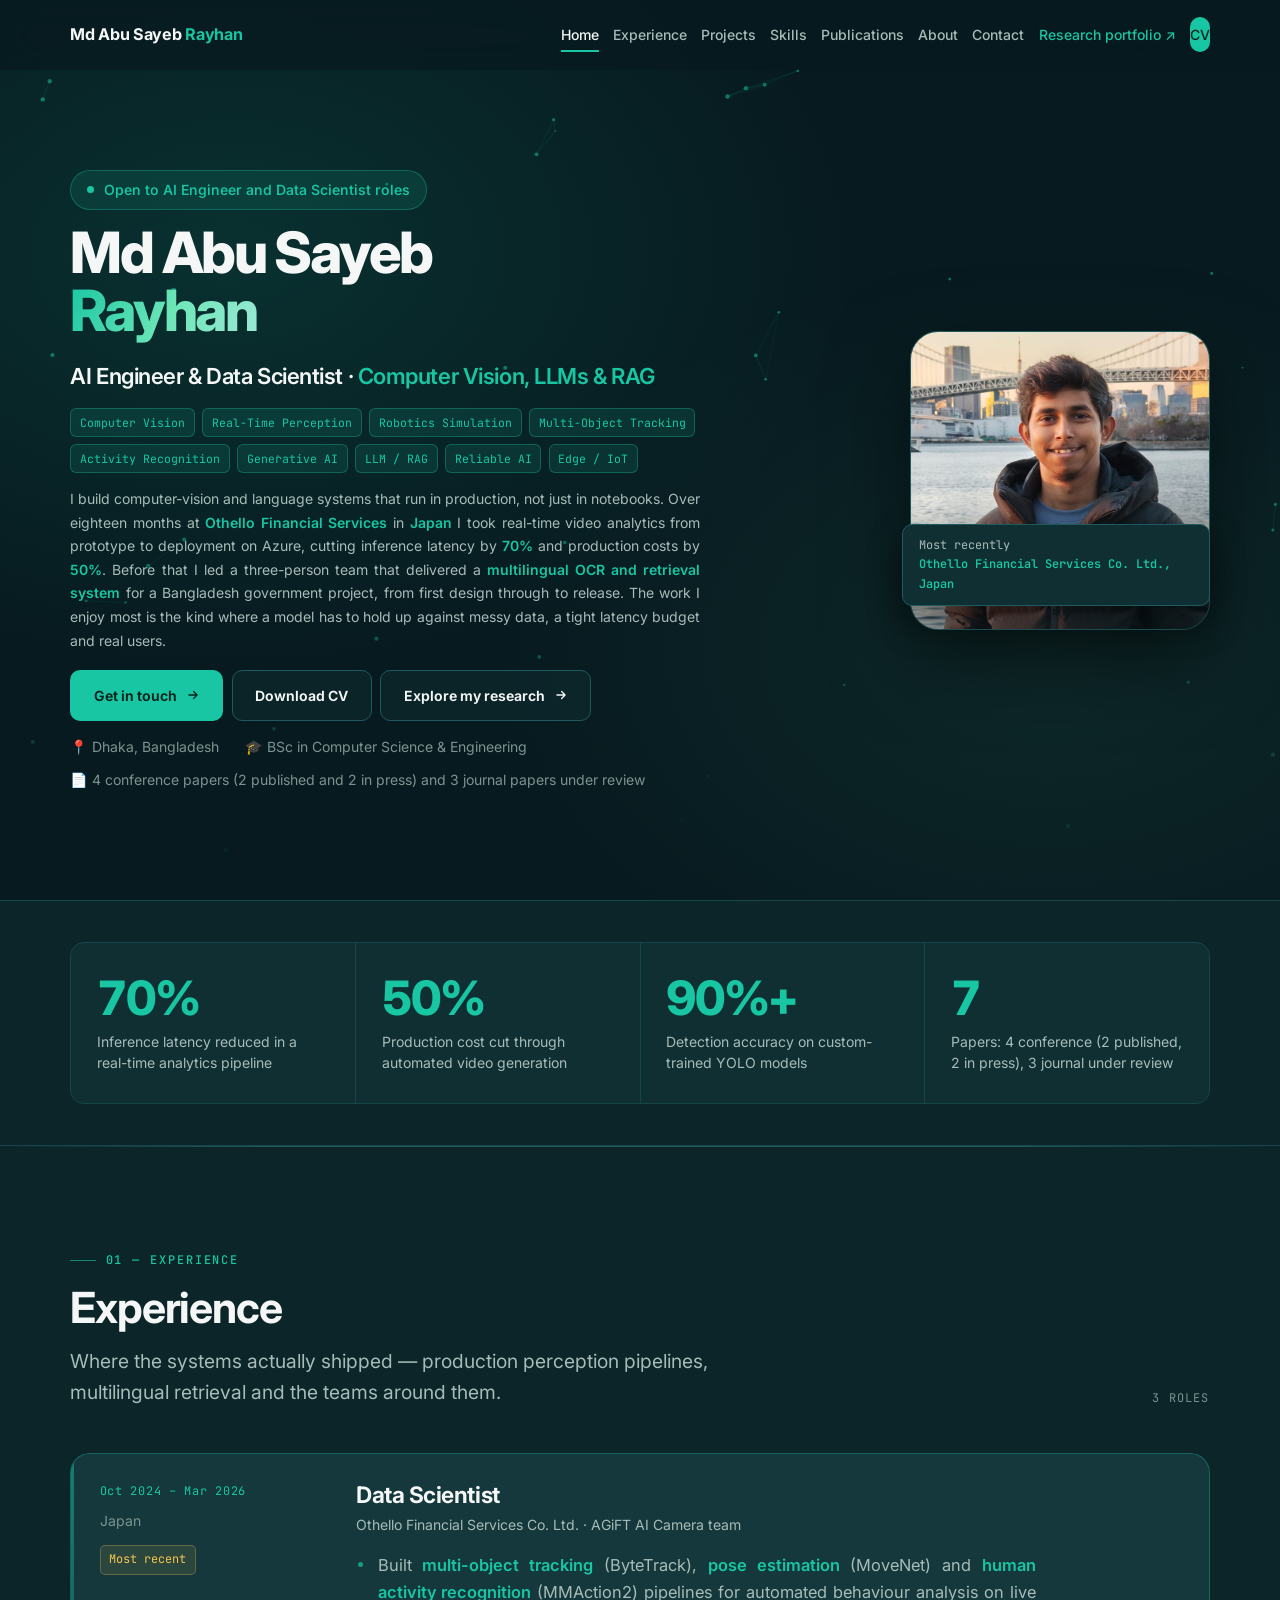
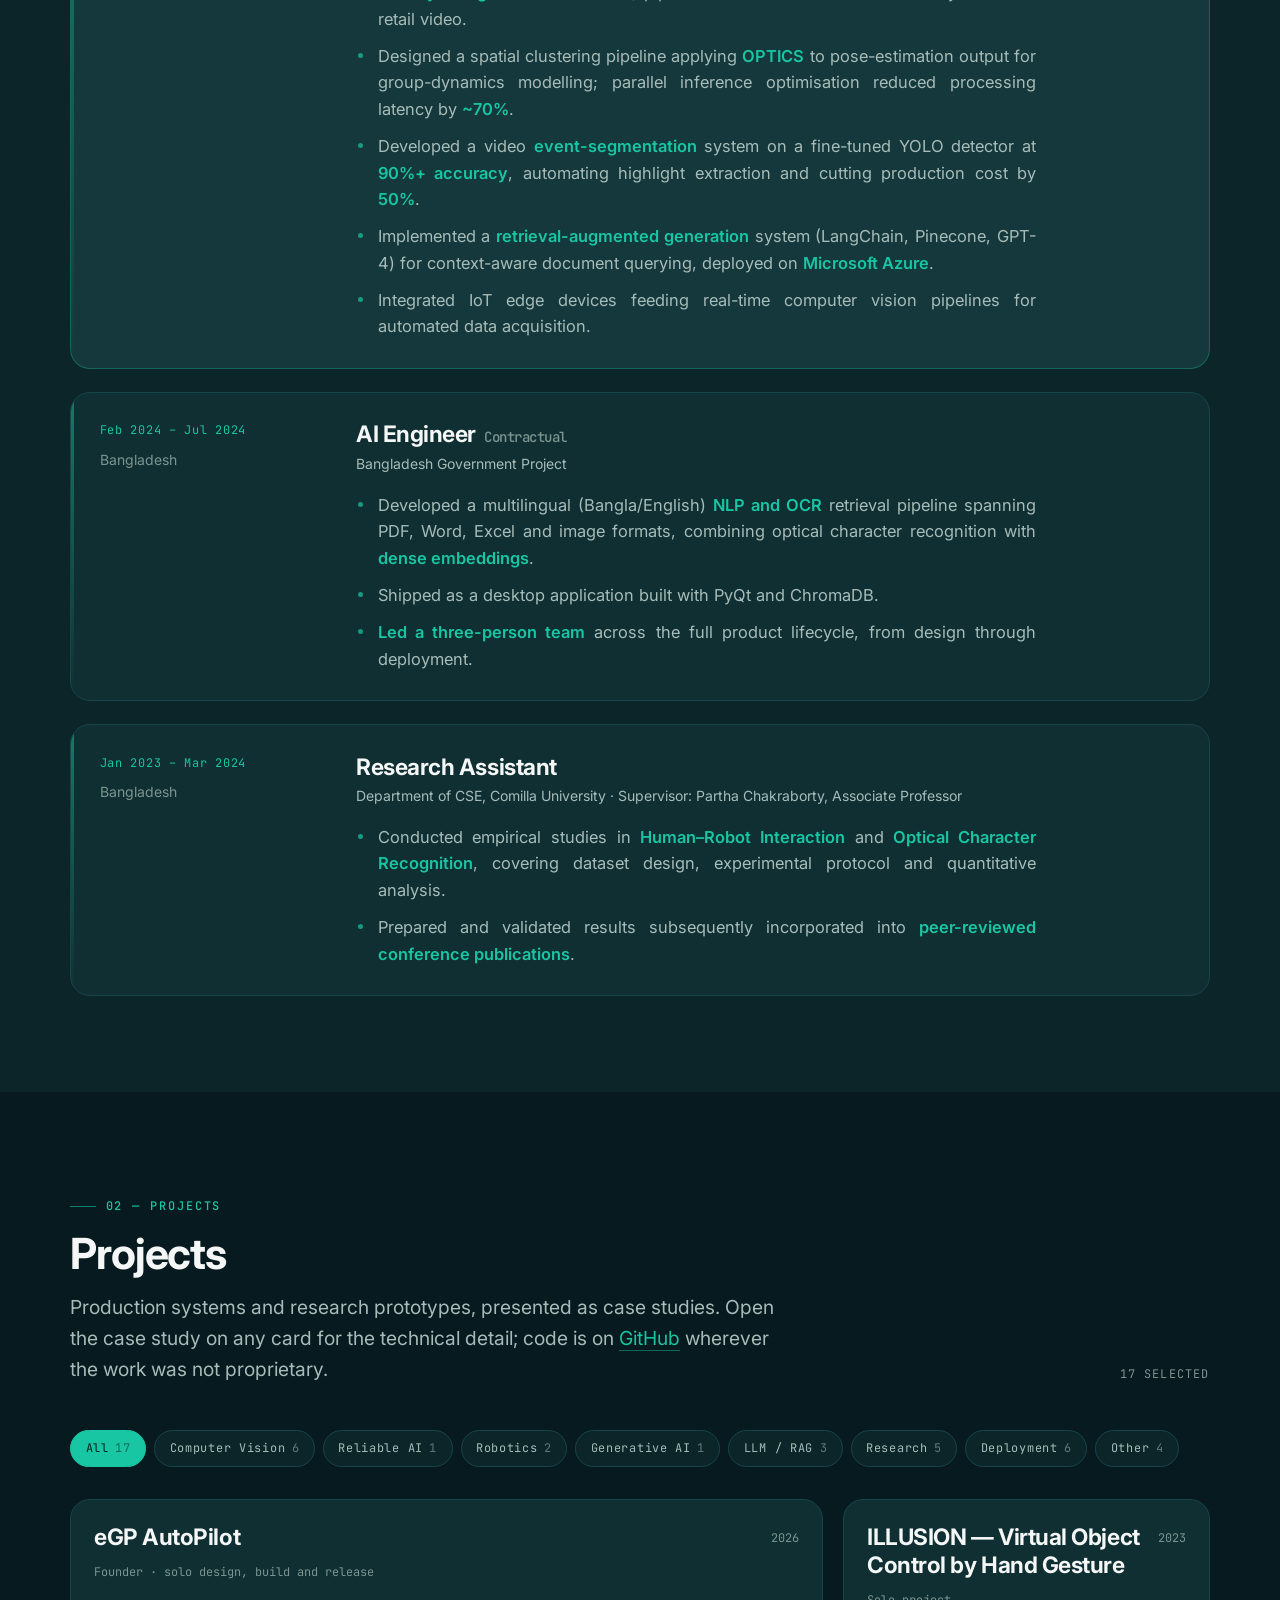
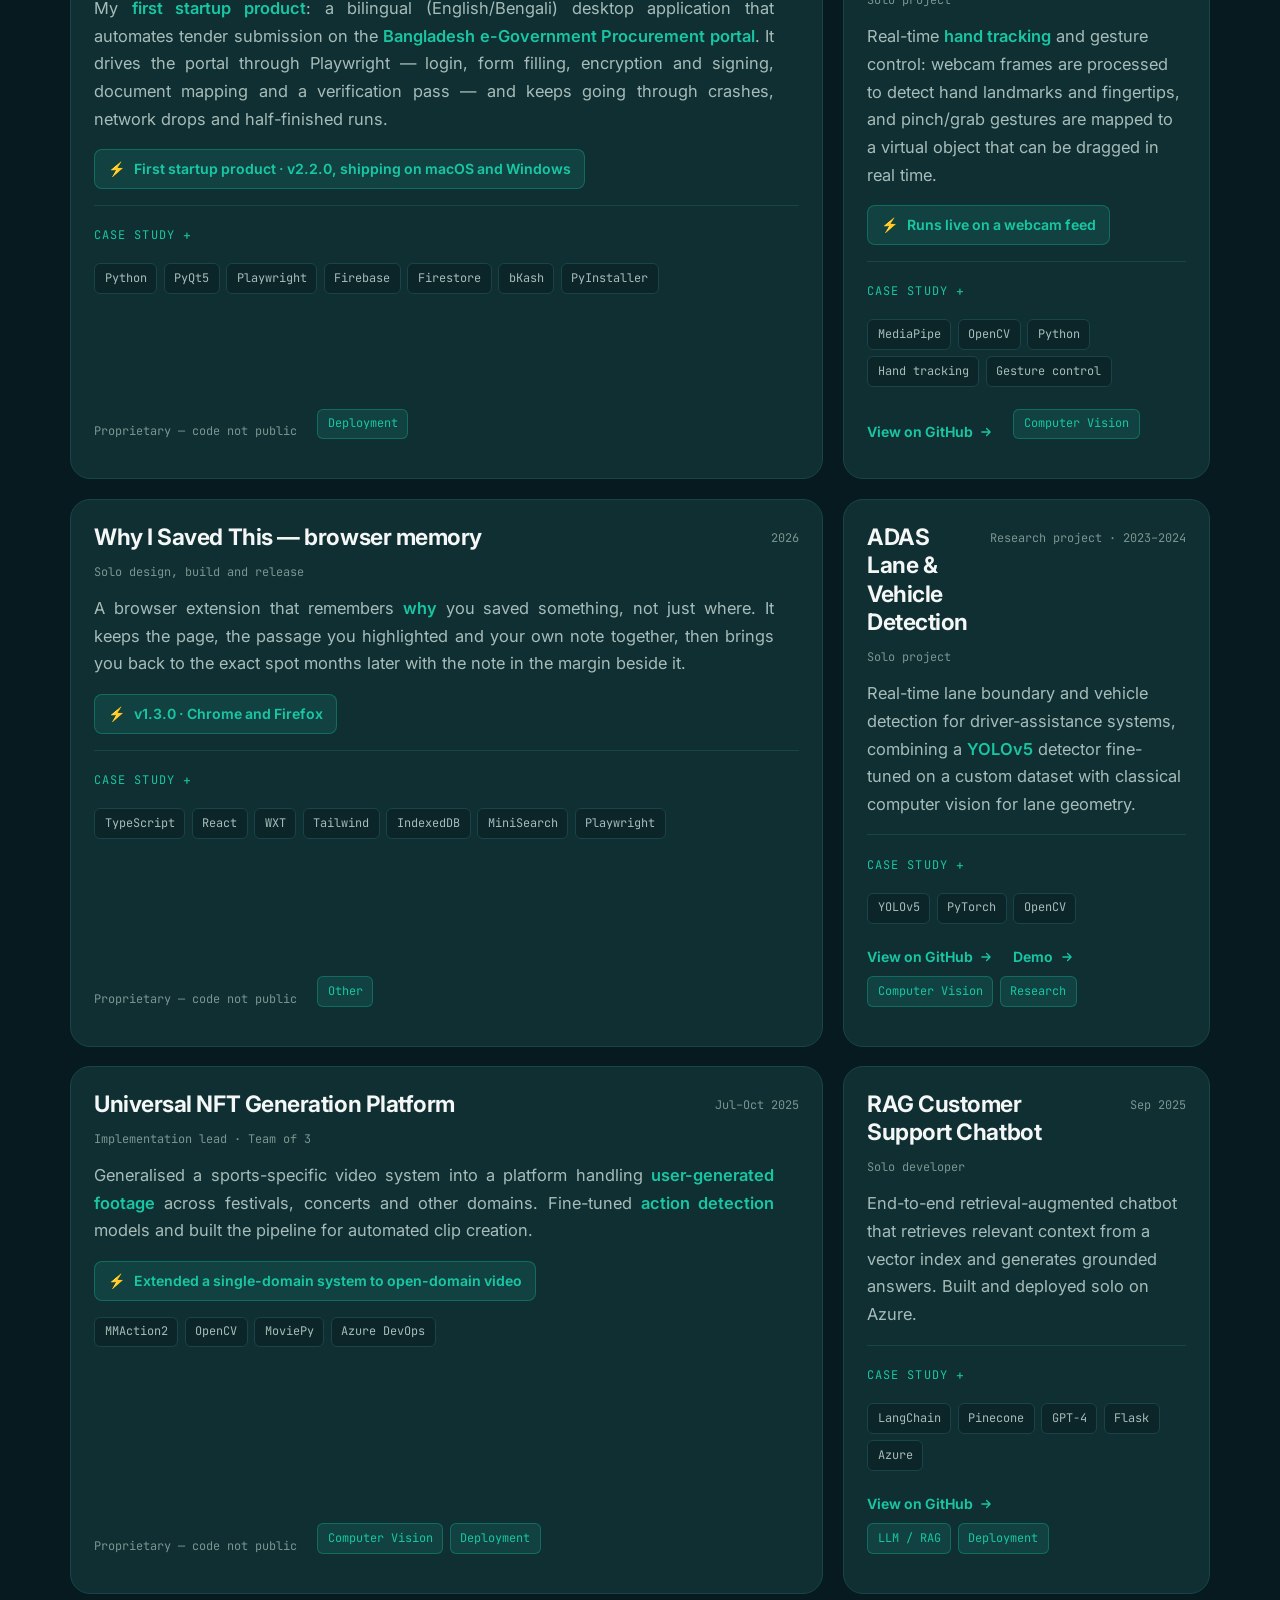
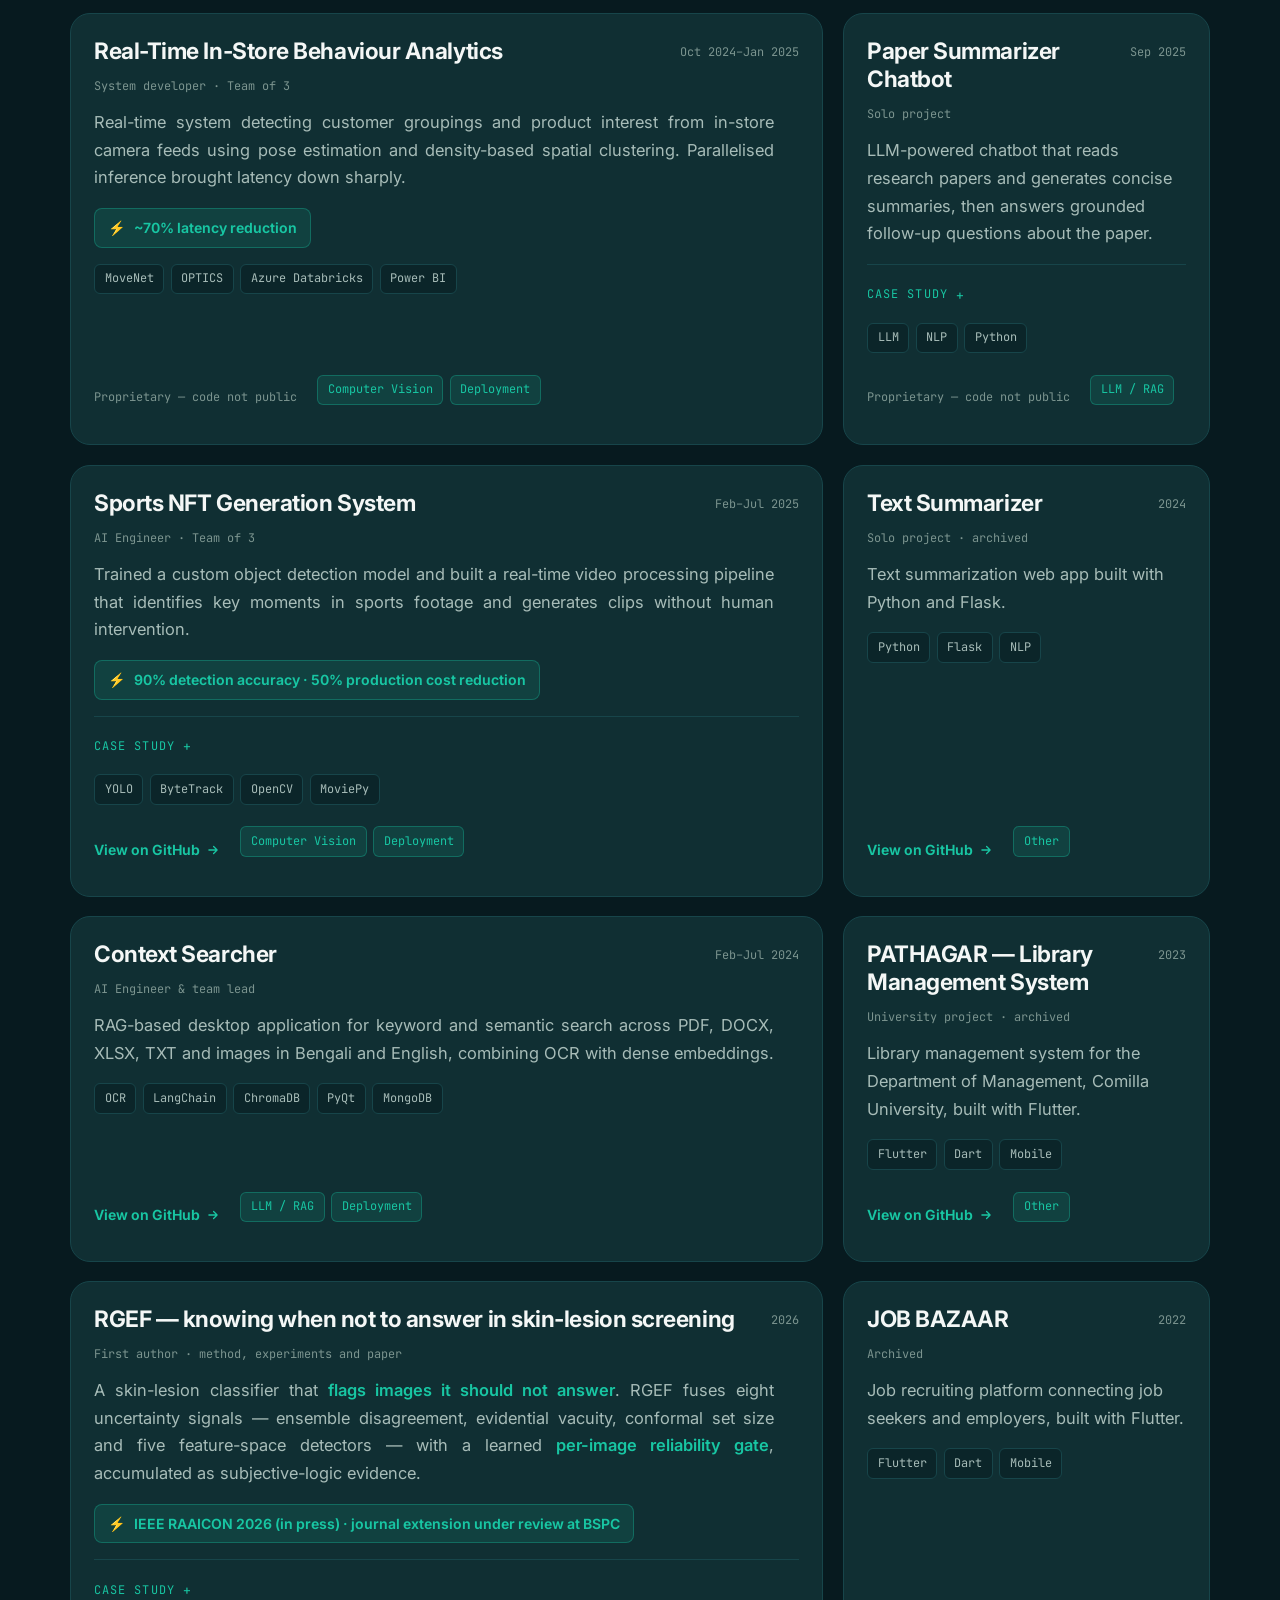
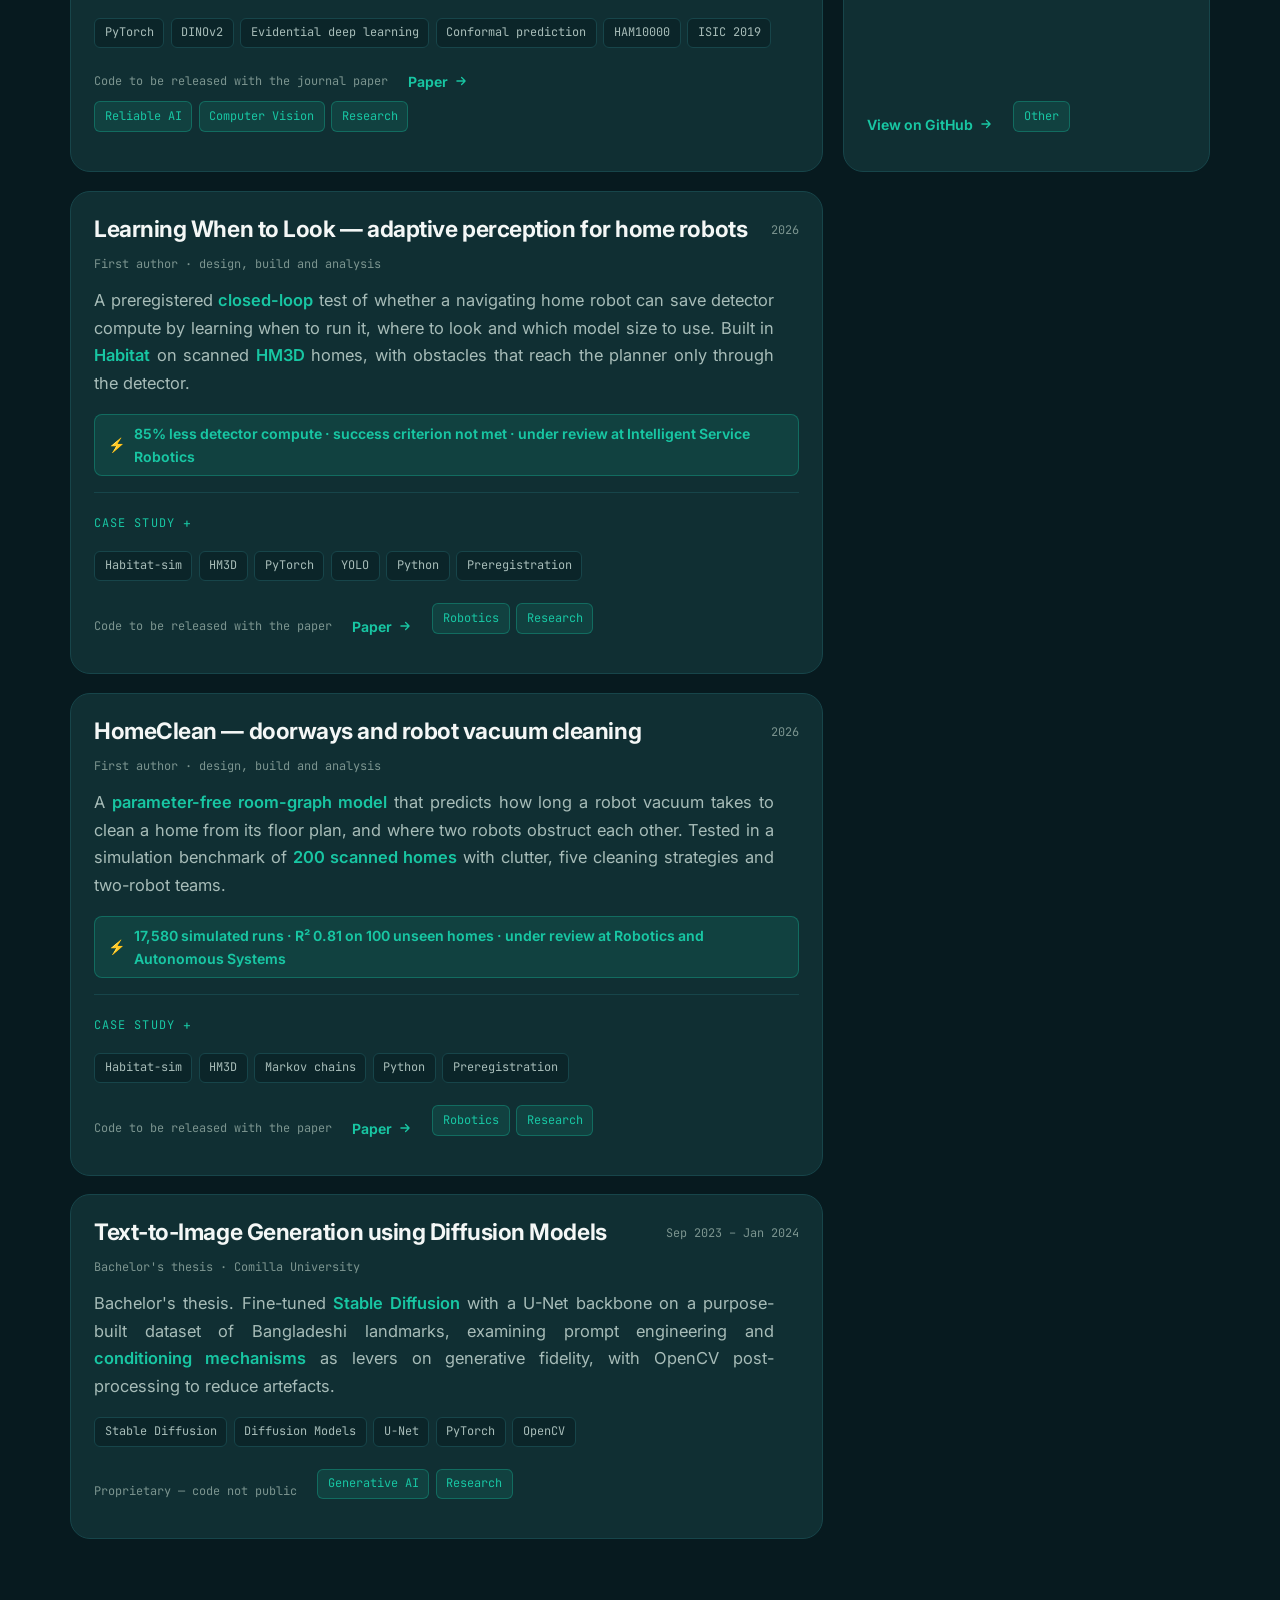
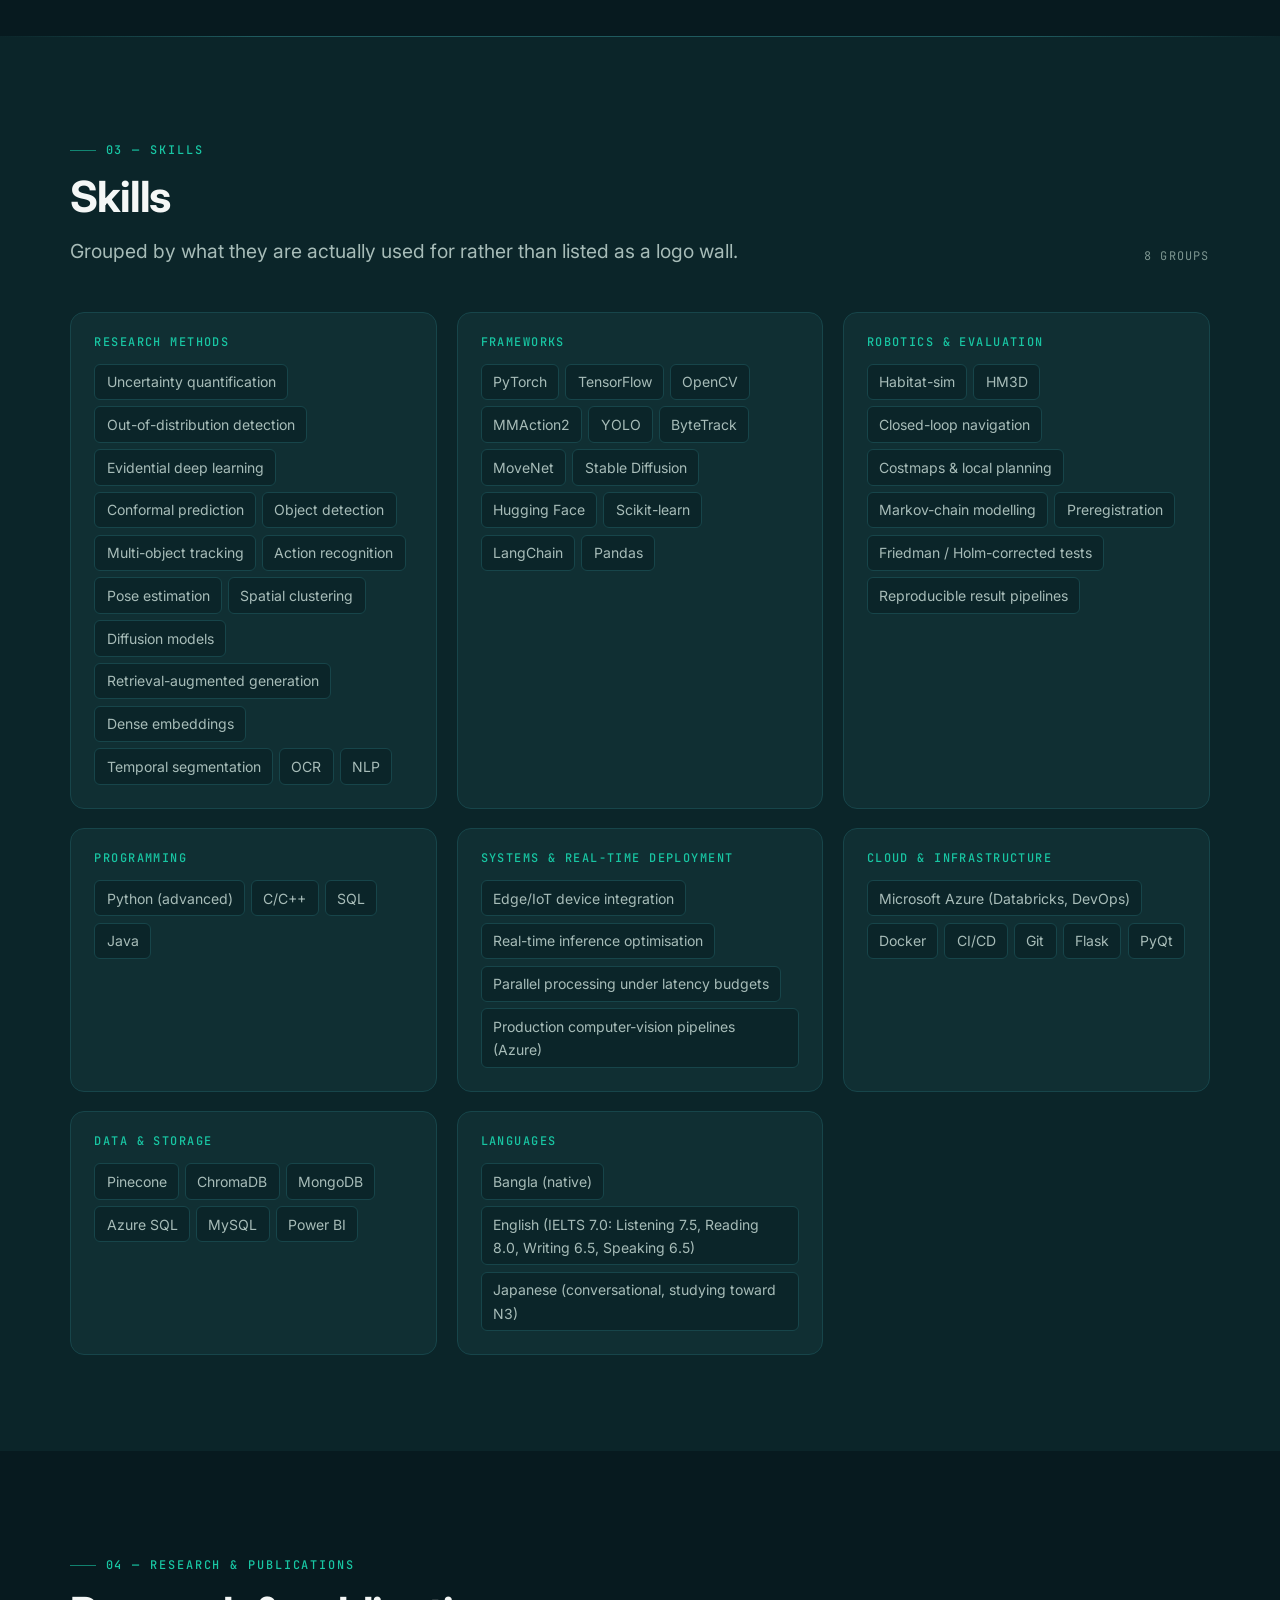
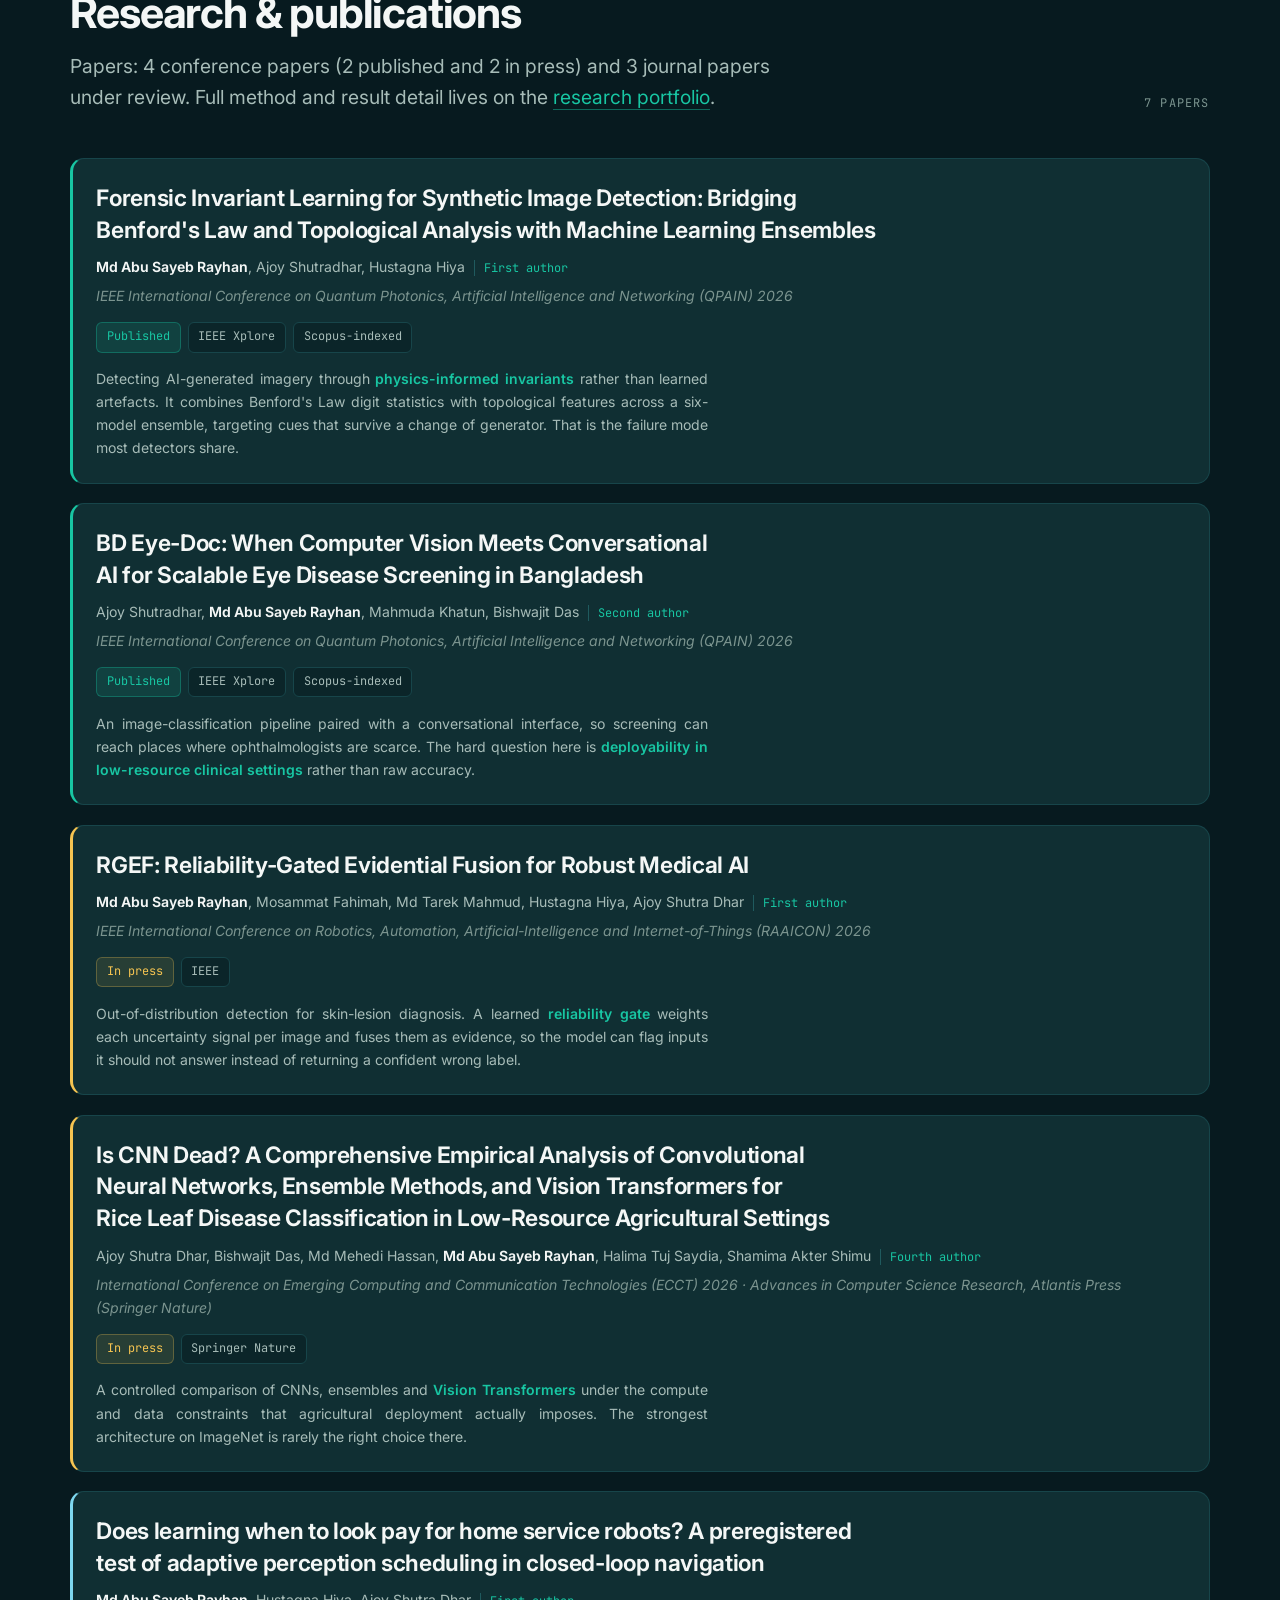
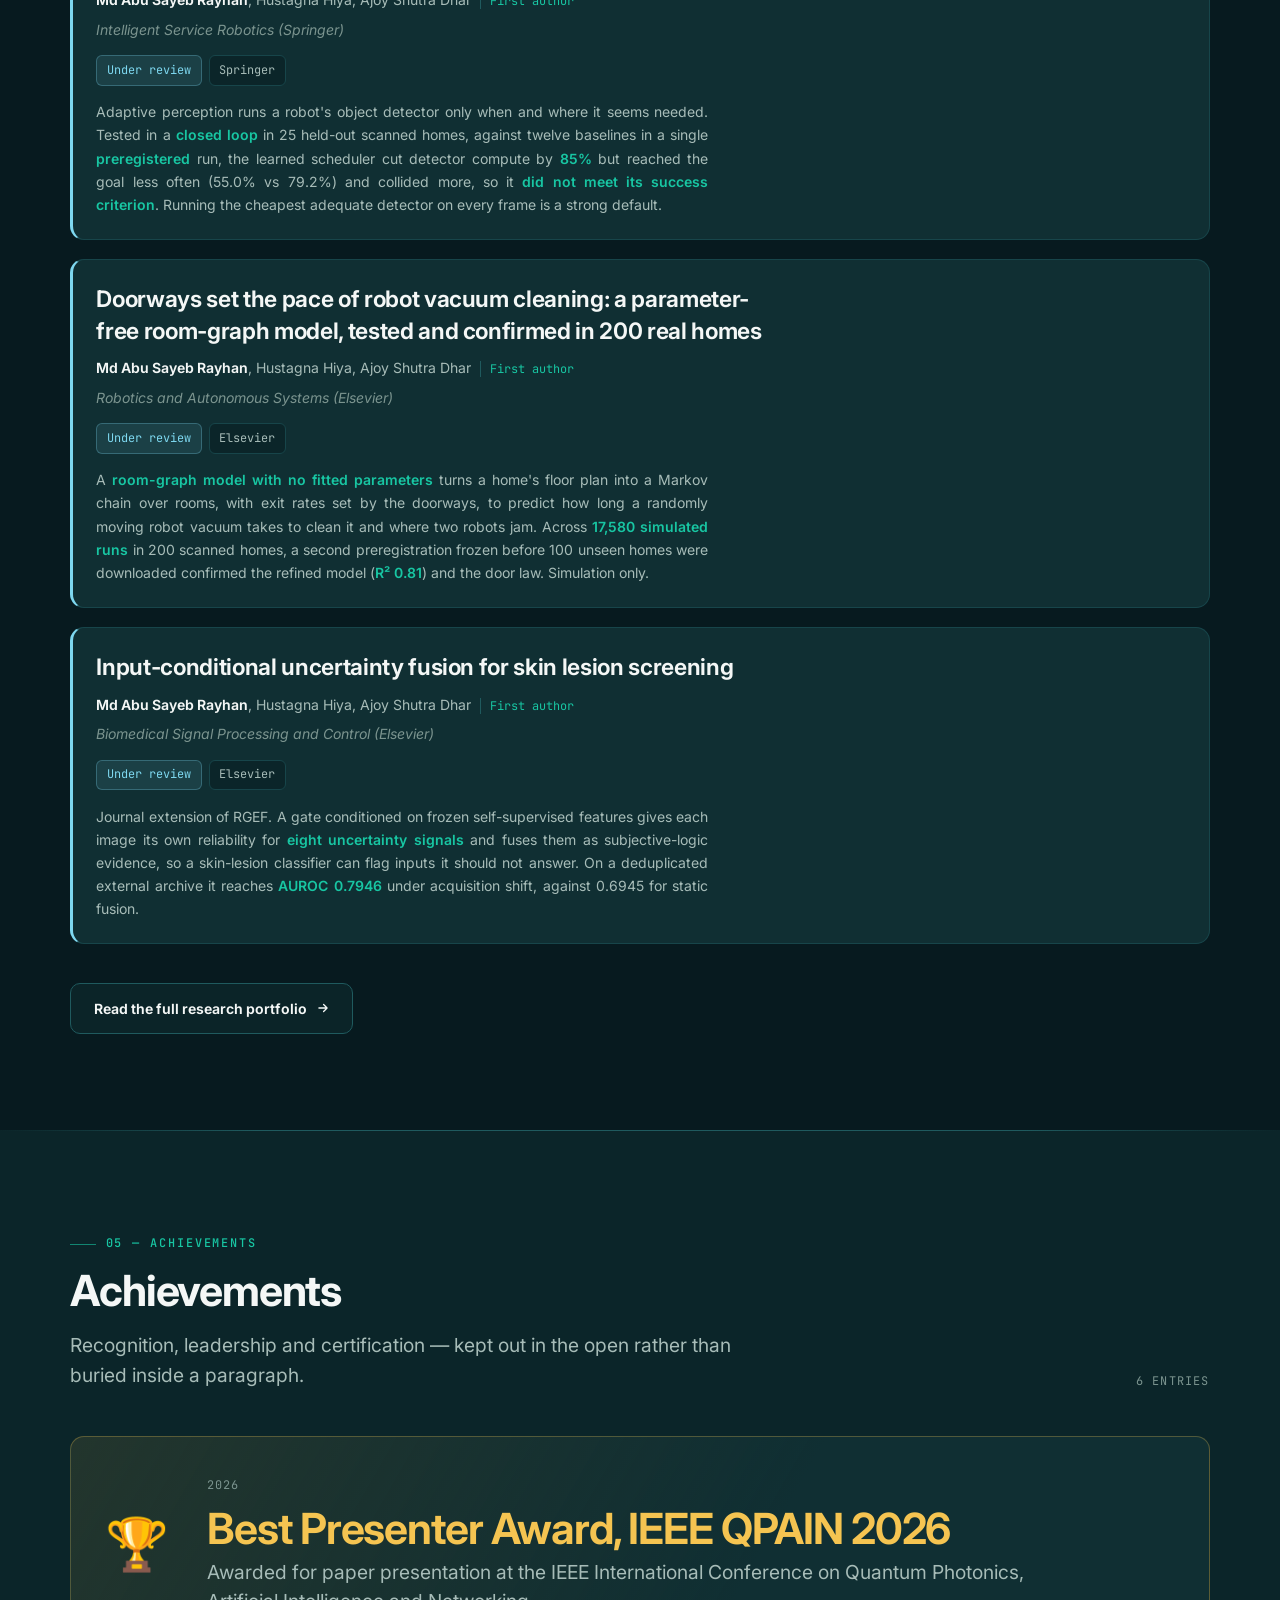
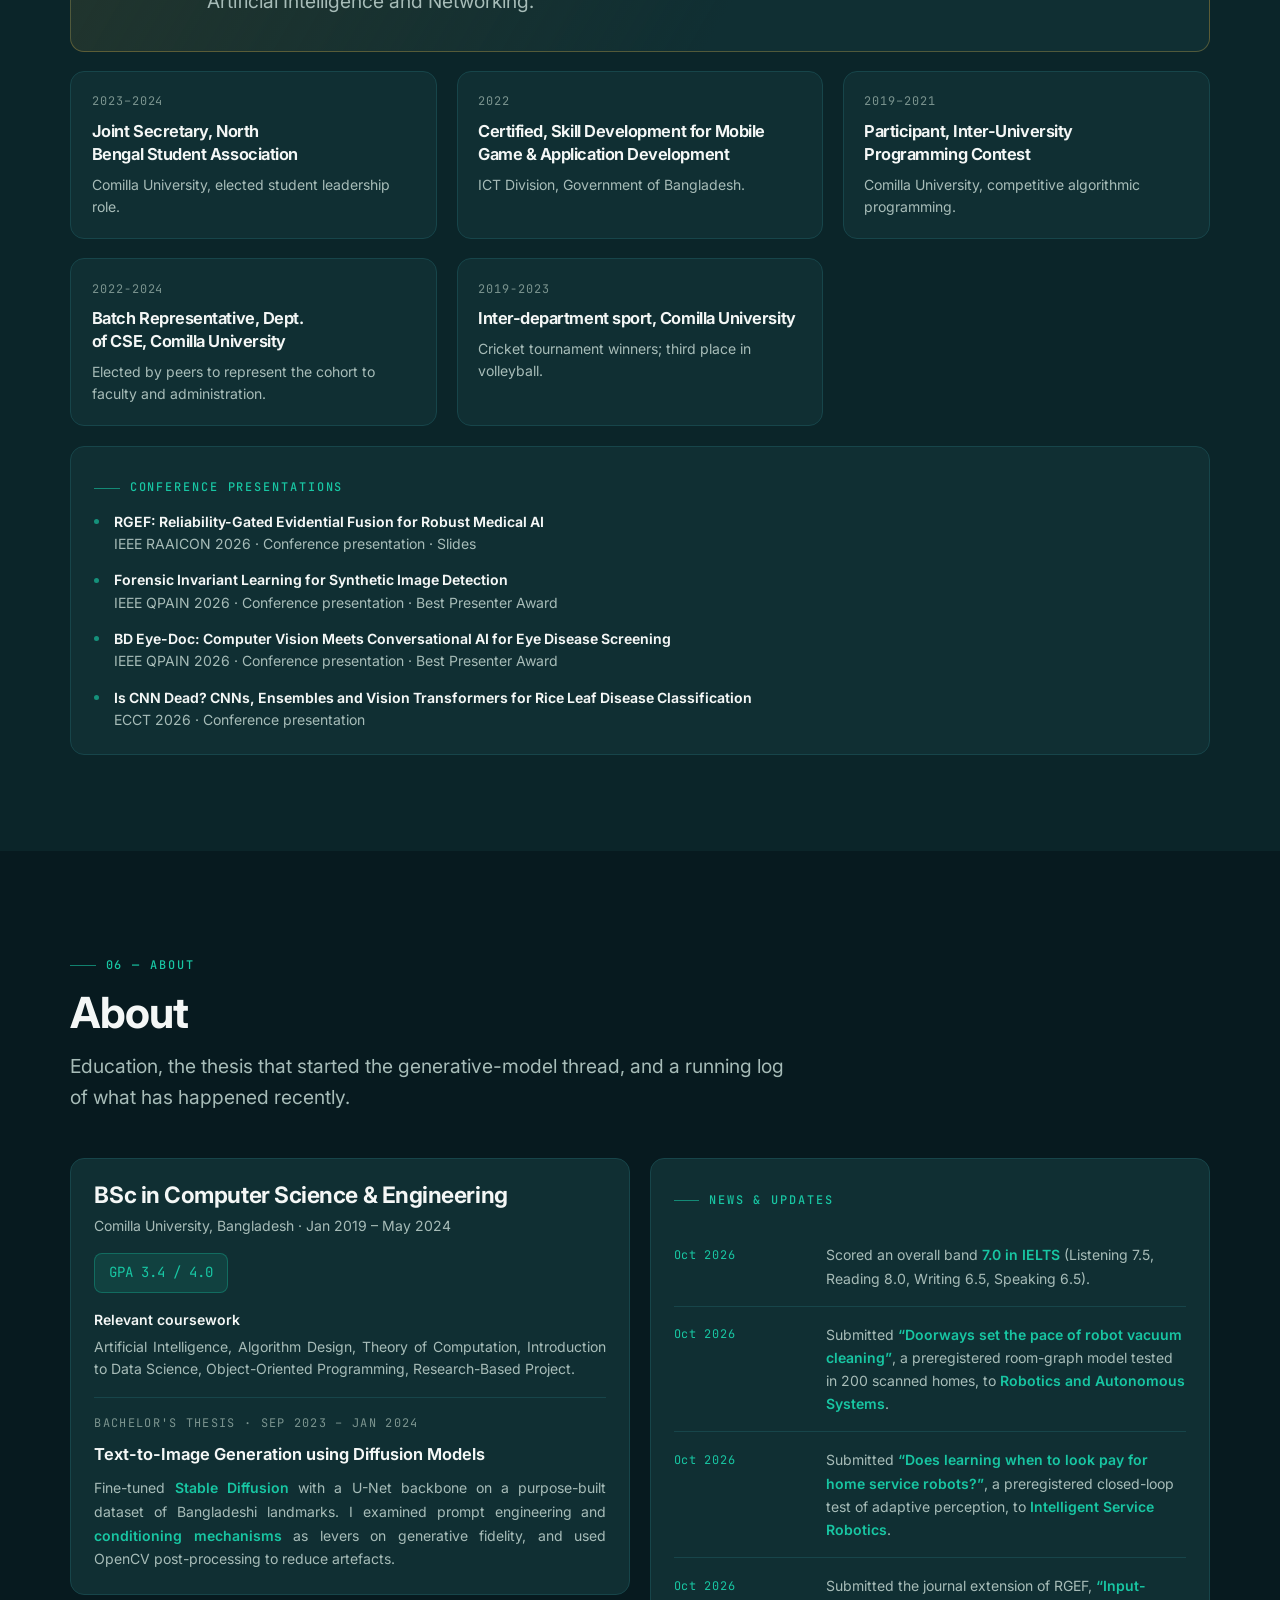
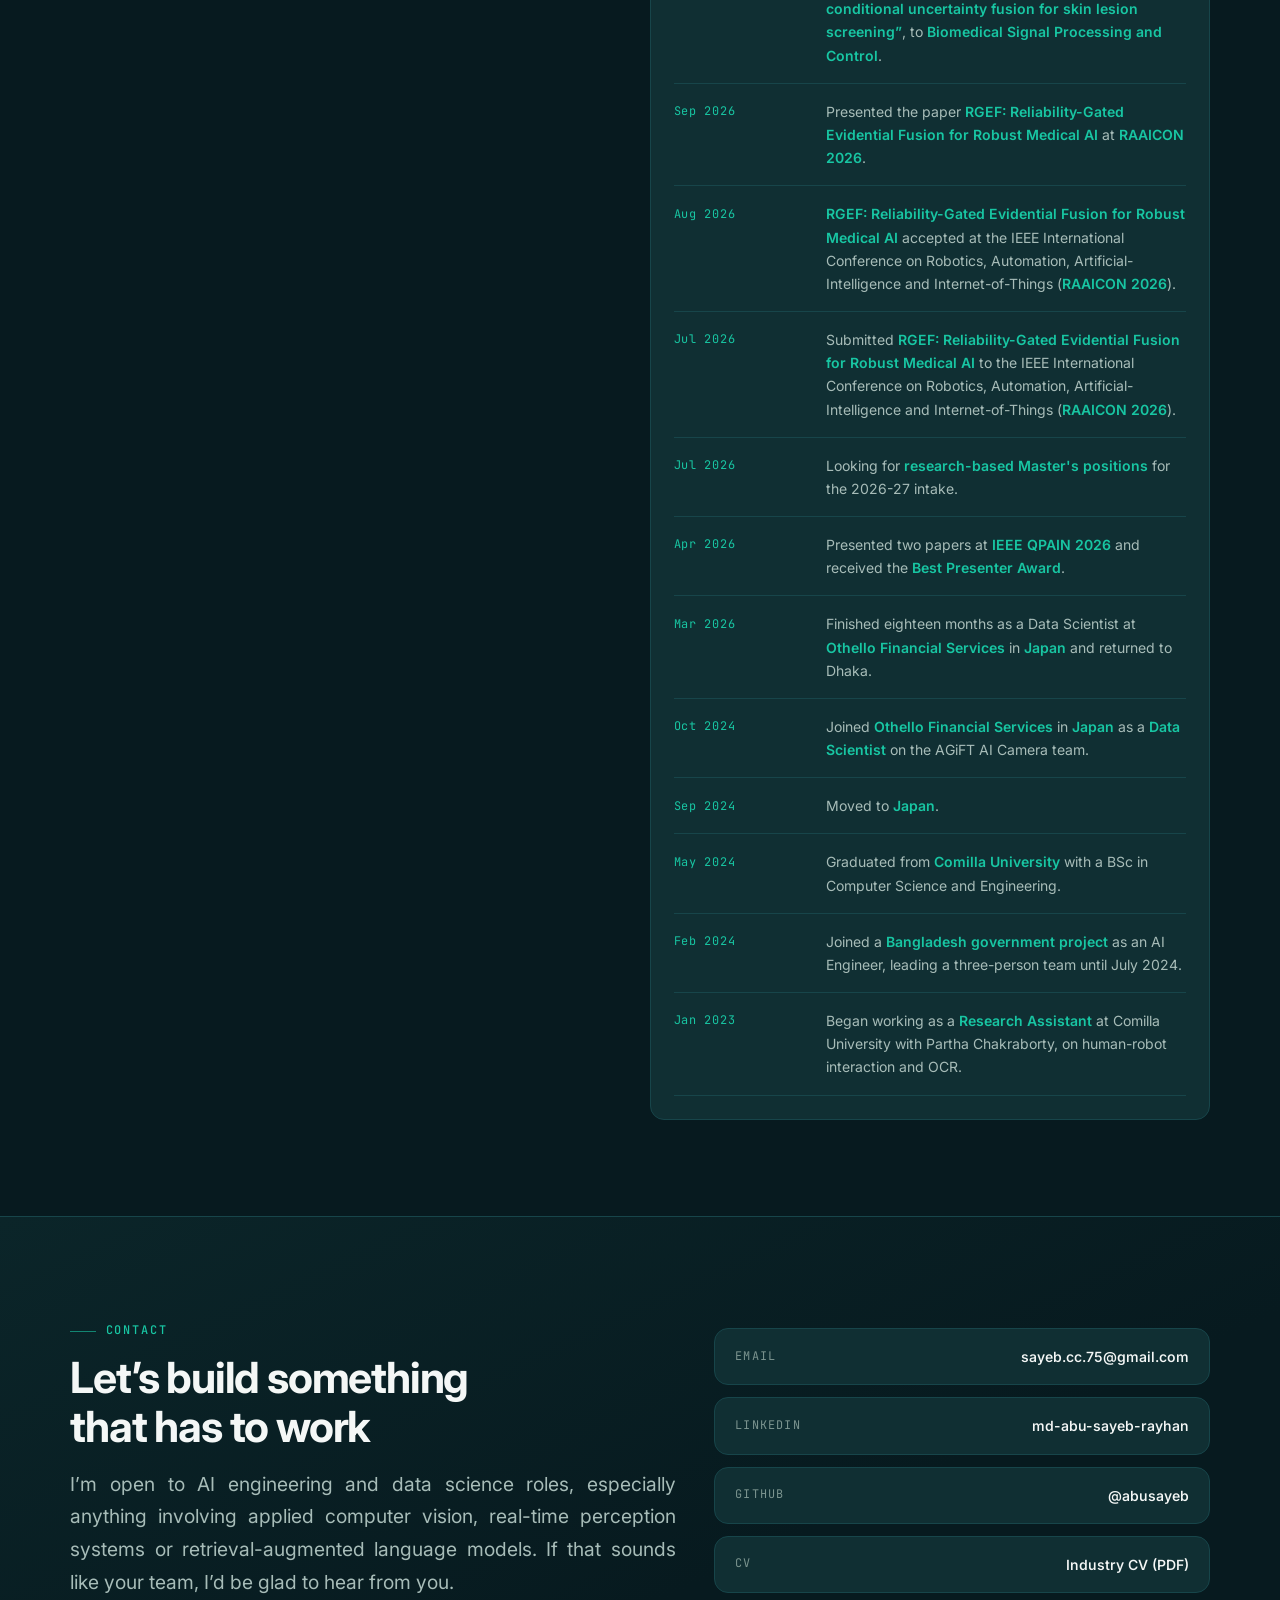
==== index.html @ b43854ef "Add a page for every paper, with slides, videos and Scholar tags - scripts/prerender.mjs now also wr" ====
<!DOCTYPE html>
<html lang="en">
<head>
<meta charset="UTF-8">
<script>document.documentElement.className+=' js'</script>
<meta name="viewport" content="width=device-width, initial-scale=1, viewport-fit=cover">
<title>Md Abu Sayeb Rayhan | AI Engineer &amp; Data Scientist — Computer Vision, LLMs &amp; RAG</title>
<meta name="description" content="AI Engineer and Data Scientist specialising in real-time computer vision, multi-object tracking, activity recognition and LLM/RAG systems. Eighteen months deploying production perception pipelines at Othello Financial Services in Japan. Four conference papers in IEEE Xplore and Springer Nature.">
<meta name="author" content="Md Abu Sayeb Rayhan">
<meta name="theme-color" content="#071A1F">
<link rel="canonical" href="https://abusayeb.github.io/">

<meta property="og:type" content="website">
<meta property="og:site_name" content="Md Abu Sayeb Rayhan">
<meta property="og:url" content="https://abusayeb.github.io/">
<meta property="og:title" content="Md Abu Sayeb Rayhan | AI Engineer — Computer Vision, LLMs &amp; RAG">
<meta property="og:description" content="Real-time computer vision, multi-object tracking and retrieval-augmented language systems, deployed in production. ~70% inference latency cut, ~50% production cost cut. Published in IEEE Xplore and Springer Nature.">
<meta property="og:image" content="https://abusayeb.github.io/photos.jpeg">
<meta name="twitter:card" content="summary_large_image">
<meta name="twitter:title" content="Md Abu Sayeb Rayhan | AI Engineer">
<meta name="twitter:description" content="Computer vision, LLMs and RAG. Production AI systems. Published in IEEE Xplore and Springer Nature.">
<meta name="twitter:image" content="https://abusayeb.github.io/photos.jpeg">

<link rel="icon" href="assets/favicon.svg" type="image/svg+xml">
<link rel="apple-touch-icon" href="https://github.com/abusayeb.png">
<link rel="alternate" href="https://abusayeb.github.io/research/" title="Research portfolio">

<link rel="preconnect" href="https://fonts.googleapis.com">
<link rel="preconnect" href="https://fonts.gstatic.com" crossorigin>
<link rel="preload" as="style" href="https://fonts.googleapis.com/css2?family=Inter:wght@400;500;600;700;800&family=JetBrains+Mono:wght@400;500&display=swap">
<link rel="stylesheet" href="https://fonts.googleapis.com/css2?family=Inter:wght@400;500;600;700;800&family=JetBrains+Mono:wght@400;500&display=swap">
<link rel="stylesheet" href="assets/base.css?v=43">

<style>
/* ---- Industry identity: deep navy + emerald. Same design language as the
       research page, different colour system, so the two are recognisable
       at a glance while still reading as one person. ---- */
:root{
  --bg:#071A1F;
  --bg-2:#0B2529;
  --card:#102F33;
  --card-2:#14383C;
  --line:#17454A;
  --line-2:#1F5A5E;

  --text:#F4F7F6;
  --muted:#A7BCB8;
  --dim:#7B948F;

  --accent:#18C6A3;
  --accent-2:#6EE7B7;
  --on-accent:#04231D;
  --accent-dim:rgba(24,198,163,.12);
  --accent-line:rgba(24,198,163,.32);
  --glow:rgba(24,198,163,.28);

  --gold:#F5C451;
  --gold-dim:rgba(245,196,81,.10);
  --gold-line:rgba(245,196,81,.28);
  --warn:#7ED8F0;
  --warn-dim:rgba(126,216,240,.10);
  --warn-line:rgba(126,216,240,.28);

  --nav-h:66px;
  --nav-bg:rgba(7,26,31,.72);
  --nav-bg-solid:rgba(7,26,31,.95);
  --card-glass:rgba(16,47,51,.5);
  --portrait-wash:rgba(7,26,31,.55);

  --grad-name:linear-gradient(115deg,#18C6A3 0%,#6EE7B7 55%,#9BE8D6 100%);
  --grad-rail:linear-gradient(180deg,#18C6A3,rgba(24,198,163,0));
  --grad-contact:linear-gradient(155deg,#0B2529 0%,#071A1F 60%);
  --hero-glow-1:rgba(24,198,163,.13);
  --hero-glow-2:rgba(110,231,183,.07);
  --viz-dot:#18C6A3;
  --viz-line:rgba(24,198,163,.45);
}
</style>

<script type="application/ld+json">
{
  "@context":"https://schema.org",
  "@type":"Person",
  "name":"Md Abu Sayeb Rayhan",
  "url":"https://abusayeb.github.io/",
  "image":"https://abusayeb.github.io/photos.jpeg",
  "jobTitle":"AI Engineer & Data Scientist",
  "email":"mailto:sayeb.cc.75@gmail.com",
  "knowsAbout":["Computer Vision","Multi-Object Tracking","Activity Recognition","Pose Estimation","Generative AI","Diffusion Models","Retrieval-Augmented Generation","Large Language Models","Edge AI"],
  "alumniOf":{"@type":"CollegeOrUniversity","name":"Comilla University","address":"Bangladesh"},
  "sameAs":["https://github.com/abusayeb","https://www.linkedin.com/in/md-abu-sayeb-rayhan","https://abusayeb.github.io/research/"]
}
</script>
</head>

<body data-page="industry" data-base="">
<a class="skip" href="#app">Skip to content</a>

<header class="nav" id="nav">
  <div class="shell nav-in">
    <a class="brand" href="#home" id="brandLink">
      <span id="brandName"><b>Md Abu Sayeb</b> <i>Rayhan</i></span>
    </a>

    <button class="menu-btn" id="menuBtn" type="button"
            aria-expanded="false" aria-controls="navLinks" aria-label="Open menu">
      <svg class="ic-m" viewBox="0 0 24 24" fill="none" stroke="currentColor" stroke-width="2" stroke-linecap="round" aria-hidden="true"><path d="M4 7h16M4 12h16M4 17h16"/></svg>
      <svg class="ic-x" viewBox="0 0 24 24" fill="none" stroke="currentColor" stroke-width="2" stroke-linecap="round" aria-hidden="true"><path d="M6 6l12 12M18 6L6 18"/></svg>
    </button>

    <nav class="nav-links" id="navLinks" aria-label="Primary">
      <a href="#home">Home</a>
      <a href="#experience">Experience</a>
      <a href="#projects">Projects</a>
      <a href="#skills">Skills</a>
      <a href="#publications">Publications</a>
      <a href="#about">About</a>
      <a href="#contact">Contact</a>
      <a href="research/" class="nav-cross">Research portfolio ↗</a>
      <a href="abu_sayeb_rayhan_AI.pdf" class="nav-cv" target="_blank" rel="noopener">CV</a>
    </nav>
  </div>
</header>


<main id="app" data-sum="dcd49cbb"><header class="hero" id="home"><canvas class="hero-viz" id="viz" aria-hidden="true"></canvas><div class="shell"><div class="hero-grid"><div><p class="hero-badge"><span class="badge-dot"></span>Open to AI Engineer and Data Scientist roles</p><h1>Md Abu Sayeb<br><span class="grad">Rayhan</span></h1><p class="hero-role">AI Engineer &amp; Data Scientist · <em>Computer Vision, LLMs &amp; RAG</em></p><div class="hero-focus"><span class="chip chip--accent">Computer Vision</span><span class="chip chip--accent">Real-Time Perception</span><span class="chip chip--accent">Robotics Simulation</span><span class="chip chip--accent">Multi-Object Tracking</span><span class="chip chip--accent">Activity Recognition</span><span class="chip chip--accent">Generative AI</span><span class="chip chip--accent">LLM / RAG</span><span class="chip chip--accent">Reliable AI</span><span class="chip chip--accent">Edge / IoT</span></div><p class="hero-desc">I build computer-vision and language systems that run in production, not just in notebooks. Over eighteen months at <strong class="kw">Othello Financial Services</strong> in <strong class="kw">Japan</strong> I took real-time video analytics from prototype to deployment on Azure, cutting inference latency by <strong class="kw">70%</strong> and production costs by <strong class="kw">50%</strong>. Before that I led a three-person team that delivered a <strong class="kw">multilingual OCR and retrieval system</strong> for a Bangladesh government project, from first design through to release. The work I enjoy most is the kind where a model has to hold up against messy data, a tight latency budget and real users.</p><div class="hero-cta"><a class="btn btn-primary" href="#contact">Get in touch <svg aria-hidden="true" width="14" height="14" viewBox="0 0 24 24" fill="none" stroke="currentColor" stroke-width="2.2" stroke-linecap="round" stroke-linejoin="round"><path d="M5 12h13M13 6l6 6-6 6"/></svg></a><a class="btn btn-ghost" href="abu_sayeb_rayhan_AI.pdf" target="_blank" rel="noopener">Download CV</a><a class="btn btn-ghost" href="research/">Explore my research <svg aria-hidden="true" width="14" height="14" viewBox="0 0 24 24" fill="none" stroke="currentColor" stroke-width="2.2" stroke-linecap="round" stroke-linejoin="round"><path d="M5 12h13M13 6l6 6-6 6"/></svg></a></div><div class="hero-meta"><span>📍 Dhaka, Bangladesh</span><span>🎓 BSc in Computer Science &amp; Engineering</span><span>📄 4 conference papers (2 published and 2 in press) and 3 journal papers under review</span></div></div><div class="portrait" id="portraitWrap" hidden><div class="portrait-frame"><img id="portraitImg" alt="Portrait of Md Abu Sayeb Rayhan" width="640" height="640" style="object-position:50% 18%;transform:scale(1.6)"></div><p class="portrait-tag">Most recently<br><b>Othello Financial Services Co. Ltd., Japan</b></p></div></div></div></header><section class="stats-band" aria-label="Impact at a glance"><div class="shell"><div class="stats"><div class="stat" data-reveal><div class="stat-n" data-count="70%">70%</div><p class="stat-l">Inference latency reduced in a real-time analytics pipeline</p></div><div class="stat" data-reveal><div class="stat-n" data-count="50%">50%</div><p class="stat-l">Production cost cut through automated video generation</p></div><div class="stat" data-reveal><div class="stat-n" data-count="90%+">90%+</div><p class="stat-l">Detection accuracy on custom-trained YOLO models</p></div><div class="stat" data-reveal><div class="stat-n" data-count="7">7</div><p class="stat-l">Papers: 4 conference (2 published, 2 in press), 3 journal under review</p></div></div></div></section><section id="experience" class="section section--band" aria-labelledby="experience-title"><div class="shell"><div class="sec-head" data-reveal><div class="sec-head-main"><span class="eyebrow">01 — Experience</span><h2 class="sec-title" id="experience-title">Experience</h2><p class="sec-sub">Where the systems actually shipped — production perception pipelines, multilingual retrieval and the teams around them.</p></div><div class="sec-aside">3 roles</div></div><div class="timeline"><article class="tl-item is-lead" data-reveal><div><div class="tl-when">Oct 2024 – Mar 2026</div><div class="tl-where">Japan</div><span class="tl-flag">Most recent</span></div><div><h3 class="tl-role">Data Scientist</h3><p class="tl-org">Othello Financial Services Co. Ltd. · AGiFT AI Camera team</p><ul class="bullets"><li>Built <strong class="kw">multi-object tracking</strong> (ByteTrack), <strong class="kw">pose estimation</strong> (MoveNet) and <strong class="kw">human activity recognition</strong> (MMAction2) pipelines for automated behaviour analysis on live retail video.</li><li>Designed a spatial clustering pipeline applying <strong class="kw">OPTICS</strong> to pose-estimation output for group-dynamics modelling; parallel inference optimisation reduced processing latency by <strong class="kw">~70%</strong>.</li><li>Developed a video <strong class="kw">event-segmentation</strong> system on a fine-tuned YOLO detector at <strong class="kw">90%+ accuracy</strong>, automating highlight extraction and cutting production cost by <strong class="kw">50%</strong>.</li><li>Implemented a <strong class="kw">retrieval-augmented generation</strong> system (LangChain, Pinecone, GPT-4) for context-aware document querying, deployed on <strong class="kw">Microsoft Azure</strong>.</li><li>Integrated IoT edge devices feeding real-time computer vision pipelines for automated data acquisition.</li></ul></div></article><article class="tl-item" data-reveal><div><div class="tl-when">Feb 2024 – Jul 2024</div><div class="tl-where">Bangladesh</div></div><div><h3 class="tl-role">AI Engineer<small>Contractual</small></h3><p class="tl-org">Bangladesh Government Project</p><ul class="bullets"><li>Developed a multilingual (Bangla/English) <strong class="kw">NLP and OCR</strong> retrieval pipeline spanning PDF, Word, Excel and image formats, combining optical character recognition with <strong class="kw">dense embeddings</strong>.</li><li>Shipped as a desktop application built with PyQt and ChromaDB.</li><li><strong class="kw">Led a three-person team</strong> across the full product lifecycle, from design through deployment.</li></ul></div></article><article class="tl-item" data-reveal><div><div class="tl-when">Jan 2023 – Mar 2024</div><div class="tl-where">Bangladesh</div></div><div><h3 class="tl-role">Research Assistant</h3><p class="tl-org">Department of CSE, Comilla University · Supervisor: Partha Chakraborty, Associate Professor</p><ul class="bullets"><li>Conducted empirical studies in <strong class="kw">Human–Robot Interaction</strong> and <strong class="kw">Optical Character Recognition</strong>, covering dataset design, experimental protocol and quantitative analysis.</li><li>Prepared and validated results subsequently incorporated into <strong class="kw">peer-reviewed conference publications</strong>.</li></ul></div></article></div></div></section><section id="projects" class="section " aria-labelledby="projects-title"><div class="shell"><div class="sec-head" data-reveal><div class="sec-head-main"><span class="eyebrow">02 — Projects</span><h2 class="sec-title" id="projects-title">Projects</h2><p class="sec-sub">Production systems and research prototypes, presented as case studies. Open the case study on any card for the technical detail; code is on <a href="https://github.com/abusayeb" target="_blank" rel="noopener noreferrer">GitHub</a> wherever the work was not proprietary.</p></div><div class="sec-aside">17 selected</div></div><div class="filters" role="group" aria-label="Filter projects by area"><button class="filter" type="button" data-filter="*" aria-pressed="true">All<span class="n">17</span></button><button class="filter" type="button" data-filter="Computer Vision" aria-pressed="false">Computer Vision<span class="n">6</span></button><button class="filter" type="button" data-filter="Reliable AI" aria-pressed="false">Reliable AI<span class="n">1</span></button><button class="filter" type="button" data-filter="Robotics" aria-pressed="false">Robotics<span class="n">2</span></button><button class="filter" type="button" data-filter="Generative AI" aria-pressed="false">Generative AI<span class="n">1</span></button><button class="filter" type="button" data-filter="LLM / RAG" aria-pressed="false">LLM / RAG<span class="n">3</span></button><button class="filter" type="button" data-filter="Research" aria-pressed="false">Research<span class="n">5</span></button><button class="filter" type="button" data-filter="Deployment" aria-pressed="false">Deployment<span class="n">6</span></button><button class="filter" type="button" data-filter="Other" aria-pressed="false">Other<span class="n">4</span></button></div><div class="projects" id="projGrid"><article class="proj is-featured" data-cats="Deployment" data-reveal><div class="proj-head"><h3 class="proj-title">eGP AutoPilot</h3><span class="proj-when">2026</span></div><div class="proj-role">Founder · solo design, build and release</div><p class="proj-desc">My <strong class="kw">first startup product</strong>: a bilingual (English/Bengali) desktop application that automates tender submission on the <strong class="kw">Bangladesh e-Government Procurement portal</strong>. It drives the portal through Playwright — login, form filling, encryption and signing, document mapping and a verification pass — and keeps going through crashes, network drops and half-finished runs.</p><div class="proj-impact"><span aria-hidden="true">⚡</span>First startup product · v2.2.0, shipping on macOS and Windows</div><details class="case"><summary>Case study</summary><div class="case-body"><div class="case-block"><h4>How it works</h4><ul class="bullets"><li>Drives the portal end to end with <strong class="kw">Playwright</strong> — login, Tenderer Info, Activities, Personnel and Priced BOQ forms, then click-sign, encrypt and save.</li><li>Resumes exactly where it stopped. Per-account state is written to disk, so a crash or a two-minute network drop does not cost the whole run.</li><li>Every failing row gets five attempts, then five more in a deferred pass; anything still failing is <strong class="kw">reported rather than silently skipped</strong>.</li><li>Maps uploaded files to the portal's document categories by fuzzy filename match — trade licence, TIN, VAT, liquid assets.</li><li>Runs from a phone: a mobile dashboard over a REST API with QR-code pairing, and no credentials sent over the wire.</li><li>Firebase-backed accounts, subscriptions and <strong class="kw">bKash</strong> billing, with an admin panel for users, plans, devices and payments.</li><li>Packaged for macOS and Windows, behind 273 offline tests that never touch the production database.</li></ul></div></div></details><div class="chips"><span class="chip ">Python</span><span class="chip ">PyQt5</span><span class="chip ">Playwright</span><span class="chip ">Firebase</span><span class="chip ">Firestore</span><span class="chip ">bKash</span><span class="chip ">PyInstaller</span></div><div class="proj-foot"><span class="proj-private">Proprietary — code not public</span><span class="chips"><span class="chip chip--accent">Deployment</span></span></div></article><article class="proj is-featured" data-cats="Other" data-reveal><div class="proj-head"><h3 class="proj-title">Why I Saved This — browser memory</h3><span class="proj-when">2026</span></div><div class="proj-role">Solo design, build and release</div><p class="proj-desc">A browser extension that remembers <strong class="kw">why</strong> you saved something, not just where. It keeps the page, the passage you highlighted and your own note together, then brings you back to the exact spot months later with the note in the margin beside it.</p><div class="proj-impact"><span aria-hidden="true">⚡</span>v1.3.0 · Chrome and Firefox</div><details class="case"><summary>Case study</summary><div class="case-body"><div class="case-block"><h4>How it works</h4><ul class="bullets"><li>Save a page, a highlighted passage, a link or an image — from the toolbar, the context menu, or one shortcut that works out which you meant.</li><li>Search runs on <strong class="kw">your own notes and highlights first</strong>, ranking them above titles and URLs.</li><li>Re-anchors to the saved passage even when the page has changed since, scrolls to it, and lights up every highlight from that page with its note alongside.</li><li>Entirely local: <strong class="kw">no account, no server, no sync, no analytics, no network requests</strong>. Installing asks for no site access at all.</li><li>Licence keys are signed tokens verified on the device, because there is no server to check them against.</li><li>TypeScript and React on WXT, Dexie over IndexedDB, MiniSearch for retrieval, with unit tests in Vitest and end-to-end tests in Playwright.</li></ul></div></div></details><div class="chips"><span class="chip ">TypeScript</span><span class="chip ">React</span><span class="chip ">WXT</span><span class="chip ">Tailwind</span><span class="chip ">IndexedDB</span><span class="chip ">MiniSearch</span><span class="chip ">Playwright</span></div><div class="proj-foot"><span class="proj-private">Proprietary — code not public</span><span class="chips"><span class="chip chip--accent">Other</span></span></div></article><article class="proj is-featured" data-cats="Computer Vision|Deployment" data-reveal><div class="proj-head"><h3 class="proj-title">Universal NFT Generation Platform</h3><span class="proj-when">Jul–Oct 2025</span></div><div class="proj-role">Implementation lead · Team of 3</div><p class="proj-desc">Generalised a sports-specific video system into a platform handling <strong class="kw">user-generated footage</strong> across festivals, concerts and other domains. Fine-tuned <strong class="kw">action detection</strong> models and built the pipeline for automated clip creation.</p><div class="proj-impact"><span aria-hidden="true">⚡</span>Extended a single-domain system to open-domain video</div><div class="chips"><span class="chip ">MMAction2</span><span class="chip ">OpenCV</span><span class="chip ">MoviePy</span><span class="chip ">Azure DevOps</span></div><div class="proj-foot"><span class="proj-private">Proprietary — code not public</span><span class="chips"><span class="chip chip--accent">Computer Vision</span><span class="chip chip--accent">Deployment</span></span></div></article><article class="proj is-featured" data-cats="Computer Vision|Deployment" data-reveal><div class="proj-head"><h3 class="proj-title">Real-Time In-Store Behaviour Analytics</h3><span class="proj-when">Oct 2024–Jan 2025</span></div><div class="proj-role">System developer · Team of 3</div><p class="proj-desc">Real-time system detecting customer groupings and product interest from in-store camera feeds using pose estimation and density-based spatial clustering. Parallelised inference brought latency down sharply.</p><div class="proj-impact"><span aria-hidden="true">⚡</span>~70% latency reduction</div><div class="chips"><span class="chip ">MoveNet</span><span class="chip ">OPTICS</span><span class="chip ">Azure Databricks</span><span class="chip ">Power BI</span></div><div class="proj-foot"><span class="proj-private">Proprietary — code not public</span><span class="chips"><span class="chip chip--accent">Computer Vision</span><span class="chip chip--accent">Deployment</span></span></div></article><article class="proj is-featured" data-cats="Computer Vision|Deployment" data-reveal><div class="proj-head"><h3 class="proj-title"><a href="https://github.com/abusayeb/basketball-highlight-generator" target="_blank" rel="noopener noreferrer">Sports NFT Generation System</a></h3><span class="proj-when">Feb–Jul 2025</span></div><div class="proj-role">AI Engineer · Team of 3</div><p class="proj-desc">Trained a custom object detection model and built a real-time video processing pipeline that identifies key moments in sports footage and generates clips without human intervention.</p><div class="proj-impact"><span aria-hidden="true">⚡</span>90% detection accuracy · 50% production cost reduction</div><details class="case"><summary>Case study</summary><div class="case-body"><div class="case-block"><h4>How it works</h4><ul class="bullets"><li>Detects players, the ball and the basket with <strong class="kw">YOLOv8</strong>, then tracks them across frames with DeepSORT or ByteTrack.</li><li>Keeps ball tracking smooth through brief occlusion using trajectory interpolation and <strong class="kw">Kalman filtering</strong>.</li><li>Recognises key actions and classifies highlight-worthy events from motion and positional data.</li><li>Compiles the final reel automatically: auto zoom on the action, slow-motion replay, transitions and metadata overlay.</li><li>Derives per-player statistics — shots, passes and time on court.</li></ul></div></div></details><div class="chips"><span class="chip ">YOLO</span><span class="chip ">ByteTrack</span><span class="chip ">OpenCV</span><span class="chip ">MoviePy</span></div><div class="proj-foot"><a class="btn-link" href="https://github.com/abusayeb/basketball-highlight-generator" target="_blank" rel="noopener noreferrer">View on GitHub <svg aria-hidden="true" width="14" height="14" viewBox="0 0 24 24" fill="none" stroke="currentColor" stroke-width="2.2" stroke-linecap="round" stroke-linejoin="round"><path d="M5 12h13M13 6l6 6-6 6"/></svg></a><span class="chips"><span class="chip chip--accent">Computer Vision</span><span class="chip chip--accent">Deployment</span></span></div></article><article class="proj is-featured" data-cats="LLM / RAG|Deployment" data-reveal><div class="proj-head"><h3 class="proj-title"><a href="https://github.com/abusayeb/keyword-file-searcher" target="_blank" rel="noopener noreferrer">Context Searcher</a></h3><span class="proj-when">Feb–Jul 2024</span></div><div class="proj-role">AI Engineer &amp; team lead</div><p class="proj-desc">RAG-based desktop application for keyword and semantic search across PDF, DOCX, XLSX, TXT and images in Bengali and English, combining OCR with dense embeddings.</p><div class="chips"><span class="chip ">OCR</span><span class="chip ">LangChain</span><span class="chip ">ChromaDB</span><span class="chip ">PyQt</span><span class="chip ">MongoDB</span></div><div class="proj-foot"><a class="btn-link" href="https://github.com/abusayeb/keyword-file-searcher" target="_blank" rel="noopener noreferrer">View on GitHub <svg aria-hidden="true" width="14" height="14" viewBox="0 0 24 24" fill="none" stroke="currentColor" stroke-width="2.2" stroke-linecap="round" stroke-linejoin="round"><path d="M5 12h13M13 6l6 6-6 6"/></svg></a><span class="chips"><span class="chip chip--accent">LLM / RAG</span><span class="chip chip--accent">Deployment</span></span></div></article><article class="proj is-featured" data-cats="Reliable AI|Computer Vision|Research" data-reveal><div class="proj-head"><h3 class="proj-title">RGEF — knowing when not to answer in skin-lesion screening</h3><span class="proj-when">2026</span></div><div class="proj-role">First author · method, experiments and paper</div><p class="proj-desc">A skin-lesion classifier that <strong class="kw">flags images it should not answer</strong>. RGEF fuses eight uncertainty signals — ensemble disagreement, evidential vacuity, conformal set size and five feature-space detectors — with a learned <strong class="kw">per-image reliability gate</strong>, accumulated as subjective-logic evidence.</p><div class="proj-impact"><span aria-hidden="true">⚡</span>IEEE RAAICON 2026 (in press) · journal extension under review at BSPC</div><details class="case"><summary>Case study</summary><div class="case-body"><div class="case-block"><h4>How it works</h4><ul class="bullets"><li>Gate conditioned on <strong class="kw">frozen self-supervised (DINOv2) features</strong> rather than the task backbone, giving each signal its own reliability per image.</li><li>The journal version filters the external archive against the training corpus by identifier and pixel hashing, removing <strong class="kw">10,015</strong> training-derived images before evaluation.</li><li>In the journal version, on the remaining 14,602 in-distribution and 666 out-of-distribution images, gated fusion reaches <strong class="kw">AUROC 0.7946</strong> under acquisition shift, against 0.6945 for static fusion.</li><li>Reported honestly where it struggles: in the conference version, on smartphone images (PAD-UFES-20), the gain over simpler fusion is small.</li></ul></div></div></details><div class="chips"><span class="chip ">PyTorch</span><span class="chip ">DINOv2</span><span class="chip ">Evidential deep learning</span><span class="chip ">Conformal prediction</span><span class="chip ">HAM10000</span><span class="chip ">ISIC 2019</span></div><div class="proj-foot"><span class="proj-private">Code to be released with the journal paper</span><a class="btn-link" href="papers/rayhan2026rgef/">Paper <svg aria-hidden="true" width="14" height="14" viewBox="0 0 24 24" fill="none" stroke="currentColor" stroke-width="2.2" stroke-linecap="round" stroke-linejoin="round"><path d="M5 12h13M13 6l6 6-6 6"/></svg></a><span class="chips"><span class="chip chip--accent">Reliable AI</span><span class="chip chip--accent">Computer Vision</span><span class="chip chip--accent">Research</span></span></div></article><article class="proj is-featured" data-cats="Robotics|Research" data-reveal><div class="proj-head"><h3 class="proj-title">Learning When to Look — adaptive perception for home robots</h3><span class="proj-when">2026</span></div><div class="proj-role">First author · design, build and analysis</div><p class="proj-desc">A preregistered <strong class="kw">closed-loop</strong> test of whether a navigating home robot can save detector compute by learning when to run it, where to look and which model size to use. Built in <strong class="kw">Habitat</strong> on scanned <strong class="kw">HM3D</strong> homes, with obstacles that reach the planner only through the detector.</p><div class="proj-impact"><span aria-hidden="true">⚡</span>85% less detector compute · success criterion not met · under review at Intelligent Service Robotics</div><details class="case"><summary>Case study</summary><div class="case-body"><div class="case-block"><h4>How it works</h4><ul class="bullets"><li>Controller learns <strong class="kw">when</strong> to run the detector, with hand-designed rules for <strong class="kw">where</strong> to look and which model size to use, a safety shield and an experience memory.</li><li>Navigation stack made to work in real-home scans: a static-map costmap layer, visibility-aware track ageing and floor-grounded obstacles took no-obstacle success from 0.55 to <strong class="kw">0.95</strong>.</li><li>Task, validity gates and success criterion fixed in a <strong class="kw">preregistration</strong>; the comparison against <strong class="kw">twelve baselines</strong> was run once, with 120 paired episodes per policy in 25 held-out homes.</li><li>Reported numbers come only from a certification pipeline that checks code, data and provenance before a result can enter the paper.</li></ul></div></div></details><div class="chips"><span class="chip ">Habitat-sim</span><span class="chip ">HM3D</span><span class="chip ">PyTorch</span><span class="chip ">YOLO</span><span class="chip ">Python</span><span class="chip ">Preregistration</span></div><div class="proj-foot"><span class="proj-private">Code to be released with the paper</span><a class="btn-link" href="papers/rayhan2026lookpay/">Paper <svg aria-hidden="true" width="14" height="14" viewBox="0 0 24 24" fill="none" stroke="currentColor" stroke-width="2.2" stroke-linecap="round" stroke-linejoin="round"><path d="M5 12h13M13 6l6 6-6 6"/></svg></a><span class="chips"><span class="chip chip--accent">Robotics</span><span class="chip chip--accent">Research</span></span></div></article><article class="proj is-featured" data-cats="Robotics|Research" data-reveal><div class="proj-head"><h3 class="proj-title">HomeClean — doorways and robot vacuum cleaning</h3><span class="proj-when">2026</span></div><div class="proj-role">First author · design, build and analysis</div><p class="proj-desc">A <strong class="kw">parameter-free room-graph model</strong> that predicts how long a robot vacuum takes to clean a home from its floor plan, and where two robots obstruct each other. Tested in a simulation benchmark of <strong class="kw">200 scanned homes</strong> with clutter, five cleaning strategies and two-robot teams.</p><div class="proj-impact"><span aria-hidden="true">⚡</span>17,580 simulated runs · R² 0.81 on 100 unseen homes · under review at Robotics and Autonomous Systems</div><details class="case"><summary>Case study</summary><div class="case-body"><div class="case-block"><h4>How it works</h4><ul class="bullets"><li>Turns a home's geometry into a <strong class="kw">Markov chain over rooms</strong>: exit rates from a billiard door law, per-point cleaning rates from Crofton's formula, no fitted parameters.</li><li>First preregistered study on 100 homes: the door law held (slope <strong class="kw">0.86</strong>) and the model ranked homes well, but predicted cleaning faster than simulated.</li><li>Diagnosed the gap — clutter makes visits to a spot come in bursts — and fixed it with two corrections from the same billiard picture.</li><li>A <strong class="kw">second preregistration</strong>, frozen before 100 unseen homes were downloaded, confirmed the refined model, replicated the door law and showed a vacuum and a delivery robot jam at the doors delivery routes use most.</li></ul></div></div></details><div class="chips"><span class="chip ">Habitat-sim</span><span class="chip ">HM3D</span><span class="chip ">Markov chains</span><span class="chip ">Python</span><span class="chip ">Preregistration</span></div><div class="proj-foot"><span class="proj-private">Code to be released with the paper</span><a class="btn-link" href="papers/rayhan2026doorways/">Paper <svg aria-hidden="true" width="14" height="14" viewBox="0 0 24 24" fill="none" stroke="currentColor" stroke-width="2.2" stroke-linecap="round" stroke-linejoin="round"><path d="M5 12h13M13 6l6 6-6 6"/></svg></a><span class="chips"><span class="chip chip--accent">Robotics</span><span class="chip chip--accent">Research</span></span></div></article><article class="proj is-featured" data-cats="Generative AI|Research" data-reveal><div class="proj-head"><h3 class="proj-title">Text-to-Image Generation using Diffusion Models</h3><span class="proj-when">Sep 2023 – Jan 2024</span></div><div class="proj-role">Bachelor's thesis · Comilla University</div><p class="proj-desc">Bachelor's thesis. Fine-tuned <strong class="kw">Stable Diffusion</strong> with a U-Net backbone on a purpose-built dataset of Bangladeshi landmarks, examining prompt engineering and <strong class="kw">conditioning mechanisms</strong> as levers on generative fidelity, with OpenCV post-processing to reduce artefacts.</p><div class="chips"><span class="chip ">Stable Diffusion</span><span class="chip ">Diffusion Models</span><span class="chip ">U-Net</span><span class="chip ">PyTorch</span><span class="chip ">OpenCV</span></div><div class="proj-foot"><span class="proj-private">Proprietary — code not public</span><span class="chips"><span class="chip chip--accent">Generative AI</span><span class="chip chip--accent">Research</span></span></div></article><article class="proj" data-cats="Computer Vision" data-reveal><div class="proj-head"><h3 class="proj-title"><a href="https://github.com/abusayeb/virtual-object-control" target="_blank" rel="noopener noreferrer">ILLUSION — Virtual Object Control by Hand Gesture</a></h3><span class="proj-when">2023</span></div><div class="proj-role">Solo project</div><p class="proj-desc">Real-time <strong class="kw">hand tracking</strong> and gesture control: webcam frames are processed to detect hand landmarks and fingertips, and pinch/grab gestures are mapped to a virtual object that can be dragged in real time.</p><div class="proj-impact"><span aria-hidden="true">⚡</span>Runs live on a webcam feed</div><details class="case"><summary>Case study</summary><div class="case-body"><div class="case-block"><h4>How it works</h4><ul class="bullets"><li>Processes the webcam feed frame by frame.</li><li>Detects and tracks <strong class="kw">hand landmarks and fingertips</strong>.</li><li>Maps finger position and pinch/grab gestures to a virtual object so it can be dragged in real time.</li></ul></div></div></details><div class="chips"><span class="chip ">MediaPipe</span><span class="chip ">OpenCV</span><span class="chip ">Python</span><span class="chip ">Hand tracking</span><span class="chip ">Gesture control</span></div><div class="proj-foot"><a class="btn-link" href="https://github.com/abusayeb/virtual-object-control" target="_blank" rel="noopener noreferrer">View on GitHub <svg aria-hidden="true" width="14" height="14" viewBox="0 0 24 24" fill="none" stroke="currentColor" stroke-width="2.2" stroke-linecap="round" stroke-linejoin="round"><path d="M5 12h13M13 6l6 6-6 6"/></svg></a><span class="chips"><span class="chip chip--accent">Computer Vision</span></span></div></article><article class="proj" data-cats="Computer Vision|Research" data-reveal><div class="proj-head"><h3 class="proj-title"><a href="https://github.com/abusayeb/adas-lane-vehicle-detection" target="_blank" rel="noopener noreferrer">ADAS Lane &amp; Vehicle Detection</a></h3><span class="proj-when">Research project · 2023–2024</span></div><div class="proj-role">Solo project</div><p class="proj-desc">Real-time lane boundary and vehicle detection for driver-assistance systems, combining a <strong class="kw">YOLOv5</strong> detector fine-tuned on a custom dataset with classical computer vision for lane geometry.</p><details class="case"><summary>Case study</summary><div class="case-body"><div class="case-block"><h4>How it works</h4><ul class="bullets"><li>Detects vehicles in road footage with a <strong class="kw">YOLOv5</strong> model fine-tuned on a custom dataset.</li><li>Detects lane boundaries and overlays them on the video stream.</li><li>Outputs a single annotated video combining both — the building blocks of lane-keeping and collision-warning systems.</li><li>Split across three notebooks: dataset preparation, YOLOv5 training/inference, and the full end-to-end pipeline.</li></ul></div></div></details><div class="chips"><span class="chip ">YOLOv5</span><span class="chip ">PyTorch</span><span class="chip ">OpenCV</span></div><div class="proj-foot"><a class="btn-link" href="https://github.com/abusayeb/adas-lane-vehicle-detection" target="_blank" rel="noopener noreferrer">View on GitHub <svg aria-hidden="true" width="14" height="14" viewBox="0 0 24 24" fill="none" stroke="currentColor" stroke-width="2.2" stroke-linecap="round" stroke-linejoin="round"><path d="M5 12h13M13 6l6 6-6 6"/></svg></a><a class="btn-link" href="https://github.com/abusayeb/adas-lane-vehicle-detection/blob/main/stacked.mp4" target="_blank" rel="noopener noreferrer">Demo <svg aria-hidden="true" width="14" height="14" viewBox="0 0 24 24" fill="none" stroke="currentColor" stroke-width="2.2" stroke-linecap="round" stroke-linejoin="round"><path d="M5 12h13M13 6l6 6-6 6"/></svg></a><span class="chips"><span class="chip chip--accent">Computer Vision</span><span class="chip chip--accent">Research</span></span></div></article><article class="proj" data-cats="LLM / RAG|Deployment" data-reveal><div class="proj-head"><h3 class="proj-title"><a href="https://github.com/abusayeb/rag-chatbot" target="_blank" rel="noopener noreferrer">RAG Customer Support Chatbot</a></h3><span class="proj-when">Sep 2025</span></div><div class="proj-role">Solo developer</div><p class="proj-desc">End-to-end retrieval-augmented chatbot that retrieves relevant context from a vector index and generates grounded answers. Built and deployed solo on Azure.</p><details class="case"><summary>Case study</summary><div class="case-body"><div class="case-block"><h4>How it works</h4><ul class="bullets"><li>Documents are loaded, chunked and embedded, then stored in a <strong class="kw">Pinecone</strong> vector index.</li><li>At query time the most relevant chunks are retrieved by similarity search and passed to the LLM as context.</li><li><strong class="kw">LangChain</strong> orchestrates retrieval and generation so the answer stays grounded in the retrieved content.</li><li>Served through a Flask web interface and deployed on <strong class="kw">Microsoft Azure</strong>.</li></ul></div></div></details><div class="chips"><span class="chip ">LangChain</span><span class="chip ">Pinecone</span><span class="chip ">GPT-4</span><span class="chip ">Flask</span><span class="chip ">Azure</span></div><div class="proj-foot"><a class="btn-link" href="https://github.com/abusayeb/rag-chatbot" target="_blank" rel="noopener noreferrer">View on GitHub <svg aria-hidden="true" width="14" height="14" viewBox="0 0 24 24" fill="none" stroke="currentColor" stroke-width="2.2" stroke-linecap="round" stroke-linejoin="round"><path d="M5 12h13M13 6l6 6-6 6"/></svg></a><span class="chips"><span class="chip chip--accent">LLM / RAG</span><span class="chip chip--accent">Deployment</span></span></div></article><article class="proj" data-cats="LLM / RAG" data-reveal><div class="proj-head"><h3 class="proj-title">Paper Summarizer Chatbot</h3><span class="proj-when">Sep 2025</span></div><div class="proj-role">Solo project</div><p class="proj-desc">LLM-powered chatbot that reads research papers and generates concise summaries, then answers grounded follow-up questions about the paper.</p><details class="case"><summary>Case study</summary><div class="case-body"><div class="case-block"><h4>How it works</h4><ul class="bullets"><li>Takes a research paper as a PDF, then extracts and processes its content.</li><li>Generates a <strong class="kw">structured summary</strong> — problem, method, results.</li><li>Exposes a chat interface for follow-up questions about the same paper.</li></ul></div></div></details><div class="chips"><span class="chip ">LLM</span><span class="chip ">NLP</span><span class="chip ">Python</span></div><div class="proj-foot"><span class="proj-private">Proprietary — code not public</span><span class="chips"><span class="chip chip--accent">LLM / RAG</span></span></div></article><article class="proj" data-cats="Other" data-reveal><div class="proj-head"><h3 class="proj-title"><a href="https://github.com/abusayeb/summarizer" target="_blank" rel="noopener noreferrer">Text Summarizer</a></h3><span class="proj-when">2024</span></div><div class="proj-role">Solo project · archived</div><p class="proj-desc">Text summarization web app built with Python and Flask.</p><div class="chips"><span class="chip ">Python</span><span class="chip ">Flask</span><span class="chip ">NLP</span></div><div class="proj-foot"><a class="btn-link" href="https://github.com/abusayeb/summarizer" target="_blank" rel="noopener noreferrer">View on GitHub <svg aria-hidden="true" width="14" height="14" viewBox="0 0 24 24" fill="none" stroke="currentColor" stroke-width="2.2" stroke-linecap="round" stroke-linejoin="round"><path d="M5 12h13M13 6l6 6-6 6"/></svg></a><span class="chips"><span class="chip chip--accent">Other</span></span></div></article><article class="proj" data-cats="Other" data-reveal><div class="proj-head"><h3 class="proj-title"><a href="https://github.com/abusayeb/pathagar-library-management" target="_blank" rel="noopener noreferrer">PATHAGAR — Library Management System</a></h3><span class="proj-when">2023</span></div><div class="proj-role">University project · archived</div><p class="proj-desc">Library management system for the Department of Management, Comilla University, built with Flutter.</p><div class="chips"><span class="chip ">Flutter</span><span class="chip ">Dart</span><span class="chip ">Mobile</span></div><div class="proj-foot"><a class="btn-link" href="https://github.com/abusayeb/pathagar-library-management" target="_blank" rel="noopener noreferrer">View on GitHub <svg aria-hidden="true" width="14" height="14" viewBox="0 0 24 24" fill="none" stroke="currentColor" stroke-width="2.2" stroke-linecap="round" stroke-linejoin="round"><path d="M5 12h13M13 6l6 6-6 6"/></svg></a><span class="chips"><span class="chip chip--accent">Other</span></span></div></article><article class="proj" data-cats="Other" data-reveal><div class="proj-head"><h3 class="proj-title"><a href="https://github.com/abusayeb/job-bazaar" target="_blank" rel="noopener noreferrer">JOB BAZAAR</a></h3><span class="proj-when">2022</span></div><div class="proj-role">Archived</div><p class="proj-desc">Job recruiting platform connecting job seekers and employers, built with Flutter.</p><div class="chips"><span class="chip ">Flutter</span><span class="chip ">Dart</span><span class="chip ">Mobile</span></div><div class="proj-foot"><a class="btn-link" href="https://github.com/abusayeb/job-bazaar" target="_blank" rel="noopener noreferrer">View on GitHub <svg aria-hidden="true" width="14" height="14" viewBox="0 0 24 24" fill="none" stroke="currentColor" stroke-width="2.2" stroke-linecap="round" stroke-linejoin="round"><path d="M5 12h13M13 6l6 6-6 6"/></svg></a><span class="chips"><span class="chip chip--accent">Other</span></span></div></article></div><p class="sec-sub" id="projEmpty" hidden>No projects in this area yet.</p></div></section><section id="skills" class="section section--band" aria-labelledby="skills-title"><div class="shell"><div class="sec-head" data-reveal><div class="sec-head-main"><span class="eyebrow">03 — Skills</span><h2 class="sec-title" id="skills-title">Skills</h2><p class="sec-sub">Grouped by what they are actually used for rather than listed as a logo wall.</p></div><div class="sec-aside">8 groups</div></div><div class="grid-auto" style="--col:clamp(17rem,20vw,26rem)"><div class="card skill-cat" data-reveal><h3>Research methods</h3><div class="chips"><span class="chip ">Uncertainty quantification</span><span class="chip ">Out-of-distribution detection</span><span class="chip ">Evidential deep learning</span><span class="chip ">Conformal prediction</span><span class="chip ">Object detection</span><span class="chip ">Multi-object tracking</span><span class="chip ">Action recognition</span><span class="chip ">Pose estimation</span><span class="chip ">Spatial clustering</span><span class="chip ">Diffusion models</span><span class="chip ">Retrieval-augmented generation</span><span class="chip ">Dense embeddings</span><span class="chip ">Temporal segmentation</span><span class="chip ">OCR</span><span class="chip ">NLP</span></div></div><div class="card skill-cat" data-reveal><h3>Frameworks</h3><div class="chips"><span class="chip ">PyTorch</span><span class="chip ">TensorFlow</span><span class="chip ">OpenCV</span><span class="chip ">MMAction2</span><span class="chip ">YOLO</span><span class="chip ">ByteTrack</span><span class="chip ">MoveNet</span><span class="chip ">Stable Diffusion</span><span class="chip ">Hugging Face</span><span class="chip ">Scikit-learn</span><span class="chip ">LangChain</span><span class="chip ">Pandas</span></div></div><div class="card skill-cat" data-reveal><h3>Robotics &amp; evaluation</h3><div class="chips"><span class="chip ">Habitat-sim</span><span class="chip ">HM3D</span><span class="chip ">Closed-loop navigation</span><span class="chip ">Costmaps &amp; local planning</span><span class="chip ">Markov-chain modelling</span><span class="chip ">Preregistration</span><span class="chip ">Friedman / Holm-corrected tests</span><span class="chip ">Reproducible result pipelines</span></div></div><div class="card skill-cat" data-reveal><h3>Programming</h3><div class="chips"><span class="chip ">Python (advanced)</span><span class="chip ">C/C++</span><span class="chip ">SQL</span><span class="chip ">Java</span></div></div><div class="card skill-cat" data-reveal><h3>Systems &amp; real-time deployment</h3><div class="chips"><span class="chip ">Edge/IoT device integration</span><span class="chip ">Real-time inference optimisation</span><span class="chip ">Parallel processing under latency budgets</span><span class="chip ">Production computer-vision pipelines (Azure)</span></div></div><div class="card skill-cat" data-reveal><h3>Cloud &amp; infrastructure</h3><div class="chips"><span class="chip ">Microsoft Azure (Databricks, DevOps)</span><span class="chip ">Docker</span><span class="chip ">CI/CD</span><span class="chip ">Git</span><span class="chip ">Flask</span><span class="chip ">PyQt</span></div></div><div class="card skill-cat" data-reveal><h3>Data &amp; storage</h3><div class="chips"><span class="chip ">Pinecone</span><span class="chip ">ChromaDB</span><span class="chip ">MongoDB</span><span class="chip ">Azure SQL</span><span class="chip ">MySQL</span><span class="chip ">Power BI</span></div></div><div class="card skill-cat" data-reveal><h3>Languages</h3><div class="chips"><span class="chip ">Bangla (native)</span><span class="chip ">English (IELTS 7.0: Listening 7.5, Reading 8.0, Writing 6.5, Speaking 6.5)</span><span class="chip ">Japanese (conversational, studying toward N3)</span></div></div></div></div></section><section id="publications" class="section " aria-labelledby="publications-title"><div class="shell"><div class="sec-head" data-reveal><div class="sec-head-main"><span class="eyebrow">04 — Research &amp; publications</span><h2 class="sec-title" id="publications-title">Research &amp; publications</h2><p class="sec-sub">Papers: 4 conference papers (2 published and 2 in press) and 3 journal papers under review. Full method and result detail lives on the <a href="research/">research portfolio</a>.</p></div><div class="sec-aside">7 papers</div></div><div class="pubs"><article class="pub" data-state="published" data-reveal><h3 class="pub-title"><a href="papers/rayhan2026forensic/">Forensic Invariant Learning for Synthetic Image Detection: Bridging Benford's Law and Topological Analysis with Machine Learning Ensembles</a></h3><p class="pub-authors"><strong class="kw">Md Abu Sayeb Rayhan</strong>, Ajoy Shutradhar, Hustagna Hiya<span class="pub-role">First author</span></p><p class="pub-venue">IEEE International Conference on Quantum Photonics, Artificial Intelligence and Networking (QPAIN) 2026</p><div class="pub-meta"><span class="chip chip--accent">Published</span><span class="chip ">IEEE Xplore</span><span class="chip ">Scopus-indexed</span></div><p class="pub-note">Detecting AI-generated imagery through <strong class="kw">physics-informed invariants</strong> rather than learned artefacts. It combines Benford's Law digit statistics with topological features across a six-model ensemble, targeting cues that survive a change of generator. That is the failure mode most detectors share.</p></article><article class="pub" data-state="published" data-reveal><h3 class="pub-title"><a href="papers/shutradhar2026bdeyedoc/">BD Eye-Doc: When Computer Vision Meets Conversational AI for Scalable Eye Disease Screening in Bangladesh</a></h3><p class="pub-authors">Ajoy Shutradhar, <strong class="kw">Md Abu Sayeb Rayhan</strong>, Mahmuda Khatun, Bishwajit Das<span class="pub-role">Second author</span></p><p class="pub-venue">IEEE International Conference on Quantum Photonics, Artificial Intelligence and Networking (QPAIN) 2026</p><div class="pub-meta"><span class="chip chip--accent">Published</span><span class="chip ">IEEE Xplore</span><span class="chip ">Scopus-indexed</span></div><p class="pub-note">An image-classification pipeline paired with a conversational interface, so screening can reach places where ophthalmologists are scarce. The hard question here is <strong class="kw">deployability in low-resource clinical settings</strong> rather than raw accuracy.</p></article><article class="pub" data-state="press" data-reveal><h3 class="pub-title"><a href="papers/rayhan2026rgef/">RGEF: Reliability-Gated Evidential Fusion for Robust Medical AI</a></h3><p class="pub-authors"><strong class="kw">Md Abu Sayeb Rayhan</strong>, Mosammat Fahimah, Md Tarek Mahmud, Hustagna Hiya, Ajoy Shutra Dhar<span class="pub-role">First author</span></p><p class="pub-venue">IEEE International Conference on Robotics, Automation, Artificial-Intelligence and Internet-of-Things (RAAICON) 2026</p><div class="pub-meta"><span class="chip chip--gold">In press</span><span class="chip ">IEEE</span></div><p class="pub-note">Out-of-distribution detection for skin-lesion diagnosis. A learned <strong class="kw">reliability gate</strong> weights each uncertainty signal per image and fuses them as evidence, so the model can flag inputs it should not answer instead of returning a confident wrong label.</p></article><article class="pub" data-state="press" data-reveal><h3 class="pub-title"><a href="papers/dhar2026cnn/">Is CNN Dead? A Comprehensive Empirical Analysis of Convolutional Neural Networks, Ensemble Methods, and Vision Transformers for Rice Leaf Disease Classification in Low-Resource Agricultural Settings</a></h3><p class="pub-authors">Ajoy Shutra Dhar, Bishwajit Das, Md Mehedi Hassan, <strong class="kw">Md Abu Sayeb Rayhan</strong>, Halima Tuj Saydia, Shamima Akter Shimu<span class="pub-role">Fourth author</span></p><p class="pub-venue">International Conference on Emerging Computing and Communication Technologies (ECCT) 2026 · Advances in Computer Science Research, Atlantis Press (Springer Nature)</p><div class="pub-meta"><span class="chip chip--gold">In press</span><span class="chip ">Springer Nature</span></div><p class="pub-note">A controlled comparison of CNNs, ensembles and <strong class="kw">Vision Transformers</strong> under the compute and data constraints that agricultural deployment actually imposes. The strongest architecture on ImageNet is rarely the right choice there.</p></article><article class="pub" data-state="review" data-reveal><h3 class="pub-title"><a href="papers/rayhan2026lookpay/">Does learning when to look pay for home service robots? A preregistered test of adaptive perception scheduling in closed-loop navigation</a></h3><p class="pub-authors"><strong class="kw">Md Abu Sayeb Rayhan</strong>, Hustagna Hiya, Ajoy Shutra Dhar<span class="pub-role">First author</span></p><p class="pub-venue">Intelligent Service Robotics (Springer)</p><div class="pub-meta"><span class="chip chip--warn">Under review</span><span class="chip ">Springer</span></div><p class="pub-note">Adaptive perception runs a robot's object detector only when and where it seems needed. Tested in a <strong class="kw">closed loop</strong> in 25 held-out scanned homes, against twelve baselines in a single <strong class="kw">preregistered</strong> run, the learned scheduler cut detector compute by <strong class="kw">85%</strong> but reached the goal less often (55.0% vs 79.2%) and collided more, so it <strong class="kw">did not meet its success criterion</strong>. Running the cheapest adequate detector on every frame is a strong default.</p></article><article class="pub" data-state="review" data-reveal><h3 class="pub-title"><a href="papers/rayhan2026doorways/">Doorways set the pace of robot vacuum cleaning: a parameter-free room-graph model, tested and confirmed in 200 real homes</a></h3><p class="pub-authors"><strong class="kw">Md Abu Sayeb Rayhan</strong>, Hustagna Hiya, Ajoy Shutra Dhar<span class="pub-role">First author</span></p><p class="pub-venue">Robotics and Autonomous Systems (Elsevier)</p><div class="pub-meta"><span class="chip chip--warn">Under review</span><span class="chip ">Elsevier</span></div><p class="pub-note">A <strong class="kw">room-graph model with no fitted parameters</strong> turns a home's floor plan into a Markov chain over rooms, with exit rates set by the doorways, to predict how long a randomly moving robot vacuum takes to clean it and where two robots jam. Across <strong class="kw">17,580 simulated runs</strong> in 200 scanned homes, a second preregistration frozen before 100 unseen homes were downloaded confirmed the refined model (<strong class="kw">R² 0.81</strong>) and the door law. Simulation only.</p></article><article class="pub" data-state="review" data-reveal><h3 class="pub-title"><a href="papers/rayhan2026bspc/">Input-conditional uncertainty fusion for skin lesion screening</a></h3><p class="pub-authors"><strong class="kw">Md Abu Sayeb Rayhan</strong>, Hustagna Hiya, Ajoy Shutra Dhar<span class="pub-role">First author</span></p><p class="pub-venue">Biomedical Signal Processing and Control (Elsevier)</p><div class="pub-meta"><span class="chip chip--warn">Under review</span><span class="chip ">Elsevier</span></div><p class="pub-note">Journal extension of RGEF. A gate conditioned on frozen self-supervised features gives each image its own reliability for <strong class="kw">eight uncertainty signals</strong> and fuses them as subjective-logic evidence, so a skin-lesion classifier can flag inputs it should not answer. On a deduplicated external archive it reaches <strong class="kw">AUROC 0.7946</strong> under acquisition shift, against 0.6945 for static fusion.</p></article></div><div style="margin-top:clamp(1.75rem,3vw,2.75rem)" data-reveal><a class="btn btn-ghost" href="research/">Read the full research portfolio <svg aria-hidden="true" width="14" height="14" viewBox="0 0 24 24" fill="none" stroke="currentColor" stroke-width="2.2" stroke-linecap="round" stroke-linejoin="round"><path d="M5 12h13M13 6l6 6-6 6"/></svg></a></div></div></section><section id="achievements" class="section section--band" aria-labelledby="achievements-title"><div class="shell"><div class="sec-head" data-reveal><div class="sec-head-main"><span class="eyebrow">05 — Achievements</span><h2 class="sec-title" id="achievements-title">Achievements</h2><p class="sec-sub">Recognition, leadership and certification — kept out in the open rather than buried inside a paragraph.</p></div><div class="sec-aside">6 entries</div></div><div class="awards"><article class="award is-hero" data-reveal><div class="trophy" aria-hidden="true">🏆</div><div><span class="award-yr">2026</span><h3>Best Presenter Award, IEEE QPAIN 2026</h3><p>Awarded for paper presentation at the IEEE International Conference on Quantum Photonics, Artificial Intelligence and Networking.</p></div></article><article class="award" data-reveal><span class="award-yr">2023–2024</span><h3>Joint Secretary, North Bengal Student Association</h3><p>Comilla University, elected student leadership role.</p></article><article class="award" data-reveal><span class="award-yr">2022</span><h3>Certified, Skill Development for Mobile Game &amp; Application Development</h3><p>ICT Division, Government of Bangladesh.</p></article><article class="award" data-reveal><span class="award-yr">2019–2021</span><h3>Participant, Inter-University Programming Contest</h3><p>Comilla University, competitive algorithmic programming.</p></article><article class="award" data-reveal><span class="award-yr">2022-2024</span><h3>Batch Representative, Dept. of CSE, Comilla University</h3><p>Elected by peers to represent the cohort to faculty and administration.</p></article><article class="award" data-reveal><span class="award-yr">2019-2023</span><h3>Inter-department sport, Comilla University</h3><p>Cricket tournament winners; third place in volleyball.</p></article></div><div style="margin-top:var(--sp-gap)" data-reveal><div class="card"><h3 class="eyebrow" style="margin-bottom:1rem">Conference presentations</h3><ul class="list-plain"><li><b>RGEF: Reliability-Gated Evidential Fusion for Robust Medical AI</b>IEEE RAAICON 2026 · Conference presentation · <a href="papers/rayhan2026rgef/slides.pdf" target="_blank" rel="noopener noreferrer">Slides</a></li><li><b>Forensic Invariant Learning for Synthetic Image Detection</b>IEEE QPAIN 2026 · Conference presentation · Best Presenter Award</li><li><b>BD Eye-Doc: Computer Vision Meets Conversational AI for Eye Disease Screening</b>IEEE QPAIN 2026 · Conference presentation · Best Presenter Award</li><li><b>Is CNN Dead? CNNs, Ensembles and Vision Transformers for Rice Leaf Disease Classification</b>ECCT 2026 · Conference presentation</li></ul></div></div></div></section><section id="about" class="section " aria-labelledby="about-title"><div class="shell"><div class="sec-head" data-reveal><div class="sec-head-main"><span class="eyebrow">06 — About</span><h2 class="sec-title" id="about-title">About</h2><p class="sec-sub">Education, the thesis that started the generative-model thread, and a running log of what has happened recently.</p></div></div><div class="split"><div class="card edu-card" data-reveal><div class="edu-top"><div><h3 class="edu-deg">BSc in Computer Science &amp; Engineering</h3><p class="edu-school">Comilla University, Bangladesh · Jan 2019 – May 2024</p></div><span class="edu-grade">GPA 3.4 / 4.0</span></div><p class="edu-meta"><b>Relevant coursework</b>Artificial Intelligence, Algorithm Design, Theory of Computation, Introduction to Data Science, Object-Oriented Programming, Research-Based Project.</p><div class="thesis"><div class="thesis-l">Bachelor's Thesis · Sep 2023 – Jan 2024</div><div class="thesis-t">Text-to-Image Generation using Diffusion Models</div><p class="thesis-d">Fine-tuned <strong class="kw">Stable Diffusion</strong> with a U-Net backbone on a purpose-built dataset of Bangladeshi landmarks. I examined prompt engineering and <strong class="kw">conditioning mechanisms</strong> as levers on generative fidelity, and used OpenCV post-processing to reduce artefacts.</p></div></div><div class="card" data-reveal><h3 class="eyebrow" style="margin-bottom:1.25rem">News & updates</h3><ul class="news"><li><span class="news-date">Oct 2026</span><span class="news-text">Scored an overall band <strong class="kw">7.0 in IELTS</strong> (Listening 7.5, Reading 8.0, Writing 6.5, Speaking 6.5).</span></li><li><span class="news-date">Oct 2026</span><span class="news-text">Submitted <strong class="kw">“Doorways set the pace of robot vacuum cleaning”</strong>, a preregistered room-graph model tested in 200 scanned homes, to <strong class="kw">Robotics and Autonomous Systems</strong>.</span></li><li><span class="news-date">Oct 2026</span><span class="news-text">Submitted <strong class="kw">“Does learning when to look pay for home service robots?”</strong>, a preregistered closed-loop test of adaptive perception, to <strong class="kw">Intelligent Service Robotics</strong>.</span></li><li><span class="news-date">Oct 2026</span><span class="news-text">Submitted the journal extension of RGEF, <strong class="kw">“Input-conditional uncertainty fusion for skin lesion screening”</strong>, to <strong class="kw">Biomedical Signal Processing and Control</strong>.</span></li><li><span class="news-date">Sep 2026</span><span class="news-text">Presented the paper <strong class="kw">RGEF: Reliability-Gated Evidential Fusion for Robust Medical AI</strong> at <strong class="kw">RAAICON 2026</strong>.</span></li><li><span class="news-date">Aug 2026</span><span class="news-text"><strong class="kw">RGEF: Reliability-Gated Evidential Fusion for Robust Medical AI</strong> accepted at the IEEE International Conference on Robotics, Automation, Artificial-Intelligence and Internet-of-Things (<strong class="kw">RAAICON 2026</strong>).</span></li><li><span class="news-date">Jul 2026</span><span class="news-text">Submitted <strong class="kw">RGEF: Reliability-Gated Evidential Fusion for Robust Medical AI</strong> to the IEEE International Conference on Robotics, Automation, Artificial-Intelligence and Internet-of-Things (<strong class="kw">RAAICON 2026</strong>).</span></li><li><span class="news-date">Jul 2026</span><span class="news-text">Looking for <strong class="kw">research-based Master's positions</strong> for the 2026-27 intake.</span></li><li><span class="news-date">Apr 2026</span><span class="news-text">Presented two papers at <strong class="kw">IEEE QPAIN 2026</strong> and received the <strong class="kw">Best Presenter Award</strong>.</span></li><li><span class="news-date">Mar 2026</span><span class="news-text">Finished eighteen months as a Data Scientist at <strong class="kw">Othello Financial Services</strong> in <strong class="kw">Japan</strong> and returned to Dhaka.</span></li><li><span class="news-date">Oct 2024</span><span class="news-text">Joined <strong class="kw">Othello Financial Services</strong> in <strong class="kw">Japan</strong> as a <strong class="kw">Data Scientist</strong> on the AGiFT AI Camera team.</span></li><li><span class="news-date">Sep 2024</span><span class="news-text">Moved to <strong class="kw">Japan</strong>.</span></li><li><span class="news-date">May 2024</span><span class="news-text">Graduated from <strong class="kw">Comilla University</strong> with a BSc in Computer Science and Engineering.</span></li><li><span class="news-date">Feb 2024</span><span class="news-text">Joined a <strong class="kw">Bangladesh government project</strong> as an AI Engineer, leading a three-person team until July 2024.</span></li><li><span class="news-date">Jan 2023</span><span class="news-text">Began working as a <strong class="kw">Research Assistant</strong> at Comilla University with Partha Chakraborty, on human-robot interaction and OCR.</span></li></ul></div></div></div></section><section id="contact" class="section contact-band" aria-labelledby="contact-title"><div class="shell"><div class="contact-in"><div data-reveal><span class="eyebrow">Contact</span><h2 id="contact-title" style="margin-top:.75rem">Let’s build something that has to work</h2><p>I’m open to AI engineering and data science roles, especially anything involving applied computer vision, real-time perception systems or retrieval-augmented language models. If that sounds like your team, I’d be glad to hear from you.</p><div class="contact-links"><a class="btn btn-primary" href="mailto:sayeb.cc.75@gmail.com">✉ sayeb.cc.75@gmail.com</a><a class="btn btn-ghost" href="https://www.linkedin.com/in/md-abu-sayeb-rayhan" target="_blank" rel="noopener noreferrer">LinkedIn</a><a class="btn btn-ghost" href="https://github.com/abusayeb" target="_blank" rel="noopener noreferrer">GitHub</a></div></div><div class="contact-side" data-reveal><a class="contact-row" href="mailto:sayeb.cc.75@gmail.com"><span class="k">Email</span><span class="v">sayeb.cc.75@gmail.com</span></a><a class="contact-row" href="https://www.linkedin.com/in/md-abu-sayeb-rayhan" target="_blank" rel="noopener noreferrer"><span class="k">LinkedIn</span><span class="v">md-abu-sayeb-rayhan</span></a><a class="contact-row" href="https://github.com/abusayeb" target="_blank" rel="noopener noreferrer"><span class="k">GitHub</span><span class="v">@abusayeb</span></a><a class="contact-row" href="abu_sayeb_rayhan_AI.pdf" target="_blank" rel="noopener"><span class="k">CV</span><span class="v">Industry CV (PDF)</span></a><a class="contact-row" href="research/"><span class="k">Research</span><span class="v">Research portfolio →</span></a></div></div></div></section></main>

<div class="load-state" id="loading" hidden>
  <div class="spinner" aria-hidden="true"></div>
  <p>Loading portfolio…</p>
</div>

<div class="load-state" id="loadError" hidden>
  <h1 style="font-size:var(--t-h2)">Content failed to load</h1>
  <p>Please reload the page. If this keeps happening, reach me at
    <a href="mailto:sayeb.cc.75@gmail.com">sayeb.cc.75@gmail.com</a>
    or open my <a href="abu_sayeb_rayhan_AI.pdf">CV (PDF)</a>.</p>
</div>

<footer class="foot" id="foot">
  <div class="shell foot-in">
    <span>© <span id="yr">2026</span> <span id="footName">Md Abu Sayeb Rayhan</span> · <span id="footLoc">Dhaka, Bangladesh</span></span>
    <nav aria-label="Footer">
      <a href="research/">Research portfolio</a>
      <a href="abu_sayeb_rayhan_AI.pdf" target="_blank" rel="noopener">Industry CV</a>
      <a href="abu_sayeb_rayhan_cv.pdf" target="_blank" rel="noopener">Academic CV</a>
      <a href="https://github.com/abusayeb" target="_blank" rel="noopener">GitHub</a>
      <a href="https://www.linkedin.com/in/md-abu-sayeb-rayhan" target="_blank" rel="noopener">LinkedIn</a>
    </nav>
  </div>
</footer>

<script src="assets/site.js?v=43" defer></script>
</body>
</html>
---- assets/base.css ----
/* ============================================================================
   Shared design system for both portfolios.
   Colour tokens are defined per page (theme-job / theme-research); everything
   here is written against the tokens so the two sites stay structurally
   identical and only their palette differs.

   Layout principle: the page is full-bleed. Sections span the whole viewport,
   a single .shell adds a fluid gutter, and only prose is constrained to a
   readable measure. There is no fixed desktop container anywhere.
   ========================================================================== */

*,*::before,*::after{box-sizing:border-box;margin:0;padding:0}

:root{
  /* Fluid gutter. Full-bleed applies to backgrounds, not to content: sections
     span the viewport while what you read stays clear of the edge. Grows with
     the viewport so wide screens are used, without eating a phone alive. */
  --gutter:clamp(1.25rem,5.5vw,11rem);
  --measure:72ch;
  --r-sm:10px; --r-md:14px; --r-lg:20px; --r-xl:28px;
  --sp-section:clamp(4rem,7.5vw,9.5rem);
  --sp-gap:clamp(1rem,1.5vw,1.75rem);
  --ease:cubic-bezier(.22,.61,.36,1);
  --mono:'JetBrains Mono',ui-monospace,SFMono-Regular,Menlo,monospace;
  --sans:'Inter',-apple-system,BlinkMacSystemFont,'Segoe UI',Roboto,sans-serif;

  /* Fluid type scale */
  --t-display:clamp(2.2rem,1rem + 4.6vw,5.5rem);
  --t-h2:clamp(1.7rem,1rem + 2.1vw,3.1rem);
  --t-h3:clamp(1.12rem,.98rem + .55vw,1.55rem);
  --t-lead:clamp(1rem,.95rem + .32vw,1.28rem);
  --t-body:clamp(.94rem,.9rem + .16vw,1.06rem);
  --t-sm:clamp(.82rem,.79rem + .11vw,.93rem);
  --t-xs:clamp(.7rem,.68rem + .08vw,.79rem);
}

html{
  scroll-behavior:smooth;
  -webkit-text-size-adjust:100%;
  scroll-padding-top:calc(var(--nav-h,64px) + 1rem);
}
body{
  width:100%;
  min-height:100vh;
  background:var(--bg);
  color:var(--text);
  font-family:var(--sans);
  font-size:var(--t-body);
  line-height:1.65;
  overflow-x:clip;
  -webkit-font-smoothing:antialiased;
  text-rendering:optimizeLegibility;
}
img{max-width:100%;height:auto;display:block}
/* Components below set their own display, which would otherwise beat the
   UA rule for [hidden] and leak the loading/error states onto the page. */
[hidden]{display:none!important}
a{color:inherit;text-decoration:none}
button{font:inherit;color:inherit;background:none;border:none;cursor:pointer}
::selection{background:var(--accent);color:var(--on-accent)}

:focus-visible{
  outline:2px solid var(--accent);
  outline-offset:3px;
  border-radius:4px;
}

.skip{
  position:absolute;left:var(--gutter);top:-100px;z-index:400;
  background:var(--accent);color:var(--on-accent);
  padding:.75rem 1.25rem;border-radius:0 0 var(--r-sm) var(--r-sm);font-weight:600;
  transition:top .2s var(--ease);
}
.skip:focus{top:0}

.vh{
  position:absolute;width:1px;height:1px;padding:0;margin:-1px;
  overflow:hidden;clip:rect(0 0 0 0);white-space:nowrap;border:0;
}

/* ---------------------------------------------------------------- layout */

.shell{
  width:100%;
  padding-inline:var(--gutter);
  position:relative;
  z-index:1;
}
.section{
  width:100%;
  padding-block:var(--sp-section);
  position:relative;
  scroll-margin-top:var(--nav-h,64px);
}
/* Alternating band, edge to edge */
.section--band{background:var(--bg-2)}
.section--band::before{
  content:'';position:absolute;inset-inline:0;top:0;height:1px;
  background:linear-gradient(90deg,transparent,var(--line-2) 20%,var(--line-2) 80%,transparent);
}
.prose{max-width:var(--measure)}

/* auto-fit, not auto-fill: a row of three cards on a 4K screen should share
   the width rather than huddle left with empty tracks beside it. */
.grid-auto{
  display:grid;
  gap:var(--sp-gap);
  grid-template-columns:repeat(auto-fit,minmax(min(100%,var(--col,20rem)),1fr));
}

/* ------------------------------------------------------------------- nav */

.nav{
  position:fixed;inset-inline:0;top:0;z-index:200;
  background:var(--nav-bg);
  backdrop-filter:blur(16px);-webkit-backdrop-filter:blur(16px);
  border-bottom:1px solid transparent;
  transition:border-color .3s var(--ease),background .3s var(--ease);
}
.nav.is-scrolled{border-bottom-color:var(--line);background:var(--nav-bg-solid)}
.nav-in{
  height:var(--nav-h,64px);
  display:flex;align-items:center;justify-content:space-between;
  gap:clamp(.75rem,2vw,2.5rem);
}
.brand{
  display:flex;align-items:baseline;gap:.5rem;
  font-weight:700;font-size:clamp(.9rem,.85rem + .2vw,1.05rem);
  letter-spacing:-.02em;white-space:nowrap;
}
.brand b{font-weight:700}
.brand i{
  font-style:normal;color:var(--accent);
}
.brand .brand-kind{
  font-family:var(--mono);font-size:.62em;font-weight:500;
  color:var(--dim);letter-spacing:.14em;text-transform:uppercase;
  padding-left:.6rem;border-left:1px solid var(--line-2);
}
.nav-links{
  display:flex;align-items:center;gap:clamp(.6rem,1.4vw,1.7rem);
  min-width:0;
}
.nav-links a{
  font-size:var(--t-sm);color:var(--muted);font-weight:500;
  padding:.35rem 0;position:relative;white-space:nowrap;
  transition:color .2s var(--ease);
}
.nav-links a:hover{color:var(--text)}
.nav-links a::after{
  content:'';position:absolute;left:0;bottom:0;height:1.5px;width:0;
  background:var(--accent);transition:width .25s var(--ease);
}
.nav-links a:hover::after,.nav-links a[aria-current="true"]::after{width:100%}
.nav-links a[aria-current="true"]{color:var(--text)}
.nav-cross{color:var(--accent)!important;font-weight:600}
.nav-cv{
  background:var(--accent);color:var(--on-accent)!important;
  padding:.5rem 1rem;border-radius:var(--r-sm);
  font-weight:650;font-size:var(--t-sm);
  transition:background .2s var(--ease),transform .2s var(--ease),box-shadow .2s var(--ease);
}
.nav-cv:hover{background:var(--accent-2);transform:translateY(-1px);box-shadow:0 8px 20px var(--glow)}
.nav-cv::after{display:none!important}

.menu-btn{
  display:none;width:44px;height:44px;flex:none;
  align-items:center;justify-content:center;border-radius:var(--r-sm);
  border:1px solid var(--line-2);color:var(--text);
}
.menu-btn svg{width:20px;height:20px}
.menu-btn .ic-x{display:none}
.menu-btn[aria-expanded="true"] .ic-x{display:block}
.menu-btn[aria-expanded="true"] .ic-m{display:none}

/* Between the drawer breakpoint and full desktop the bar is tight — the
   research nav carries ten items with explicit labels — so the brand sheds its
   qualifier and the links close up rather than pushing the CV button off the
   edge. */
@media (max-width:1400px){
  .brand-kind{display:none}
  .nav-links{gap:clamp(.55rem,1.1vw,1rem)}
  .nav-cv{padding:.5rem .8rem}
}

@media (max-width:1150px){
  .menu-btn{display:inline-flex}
  .nav-links{
    position:fixed;inset:var(--nav-h,64px) 0 auto 0;
    flex-direction:column;align-items:stretch;gap:0;
    background:var(--bg-2);border-bottom:1px solid var(--line);
    padding:0;max-height:0;overflow:hidden auto;
    transition:max-height .32s var(--ease);
    box-shadow:0 24px 50px rgba(0,0,0,.4);
  }
  .nav-links.is-open{max-height:calc(100svh - var(--nav-h,64px))}
  .nav-links a{
    padding:1rem var(--gutter);border-bottom:1px solid var(--line);
    font-size:1rem;
  }
  .nav-links a::after{display:none}
  .nav-cv{margin:1rem var(--gutter);text-align:center;border-bottom:0!important}
}

/* ------------------------------------------------------------- typography */

.eyebrow{
  font-family:var(--mono);font-size:var(--t-xs);font-weight:500;
  letter-spacing:.16em;text-transform:uppercase;color:var(--accent);
  display:inline-flex;align-items:center;gap:.6rem;
}
.eyebrow::before{
  content:'';width:clamp(18px,2vw,34px);height:1px;background:var(--accent);opacity:.6;
}
.sec-head{
  display:flex;flex-wrap:wrap;align-items:end;justify-content:space-between;
  gap:1rem clamp(1rem,3vw,3rem);
  margin-bottom:clamp(2rem,3.5vw,3.75rem);
}
.sec-head-main{min-width:min(100%,26rem);flex:1 1 30rem}
h1,h2,h3,h4{line-height:1.15;letter-spacing:-.028em;font-weight:700;text-wrap:balance}
.sec-title{font-size:var(--t-h2);margin-top:.75rem}
.sec-sub{color:var(--muted);font-size:var(--t-lead);margin-top:.9rem;max-width:60ch;line-height:1.6}
.sec-sub a{color:var(--accent);border-bottom:1px solid color-mix(in srgb,var(--accent) 45%,transparent)}
.sec-aside{color:var(--dim);font-family:var(--mono);font-size:var(--t-xs);letter-spacing:.1em;text-transform:uppercase}
.kw{color:var(--accent);font-weight:600}

/* --------------------------------------------------------------- buttons */

.btn{
  display:inline-flex;align-items:center;justify-content:center;gap:.55rem;
  padding:.8rem 1.4rem;border-radius:var(--r-sm);
  font-weight:650;font-size:var(--t-sm);
  border:1px solid transparent;
  transition:transform .2s var(--ease),background .2s var(--ease),
             border-color .2s var(--ease),color .2s var(--ease),box-shadow .2s var(--ease);
}
.btn-primary{background:var(--accent);color:var(--on-accent)}
.btn-primary:hover{background:var(--accent-2);transform:translateY(-2px);box-shadow:0 12px 28px var(--glow)}
.btn-ghost{border-color:var(--line-2);color:var(--text);background:var(--card-glass)}
.btn-ghost:hover{border-color:var(--accent);color:var(--accent);transform:translateY(-2px)}
.btn-link{color:var(--accent);font-weight:650;font-size:var(--t-sm);
  display:inline-flex;align-items:center;gap:.4rem;transition:gap .2s var(--ease)}
.btn-link:hover{gap:.75rem}

/* ----------------------------------------------------------------- cards */

.card{
  background:var(--card);
  border:1px solid var(--line);
  border-radius:var(--r-md);
  padding:clamp(1.25rem,1.8vw,2rem);
  transition:border-color .25s var(--ease),background .25s var(--ease),transform .25s var(--ease);
}
.card:hover{border-color:var(--line-2);background:var(--card-2)}

.chips{display:flex;flex-wrap:wrap;gap:.4rem}
.chip{
  font-family:var(--mono);font-size:var(--t-xs);
  color:var(--muted);background:var(--bg-2);
  border:1px solid var(--line);padding:.28rem .6rem;border-radius:6px;
  transition:color .2s var(--ease),border-color .2s var(--ease);
}
.chip:hover{color:var(--text);border-color:var(--line-2)}
.chip--accent{color:var(--accent);background:var(--accent-dim);border-color:var(--accent-line)}
.chip--gold{color:var(--gold);background:var(--gold-dim);border-color:var(--gold-line)}
.chip--warn{color:var(--warn);background:var(--warn-dim);border-color:var(--warn-line)}
/* Accepted: distinct from Published (already public) and In press (typeset,
   awaiting the issue) — accepted for the venue, no DOI yet. Built from
   --accent-2 with color-mix rather than a fixed hex, so it follows whichever
   palette is active instead of needing a fifth token defined per page. */
.chip--accent2{color:var(--accent-2);
  background:color-mix(in srgb,var(--accent-2) 15%,transparent);
  border-color:color-mix(in srgb,var(--accent-2) 38%,transparent)}

.badge-dot{
  width:7px;height:7px;border-radius:50%;background:var(--accent);flex:none;
  box-shadow:0 0 0 0 var(--glow);animation:pulse 2.6s infinite;
}
@keyframes pulse{
  0%{box-shadow:0 0 0 0 var(--glow)}
  70%{box-shadow:0 0 0 10px transparent}
  100%{box-shadow:0 0 0 0 transparent}
}

/* ------------------------------------------------------------------ hero */

.hero{
  position:relative;
  width:100%;
  min-height:100vh;min-height:100svh;
  display:flex;flex-direction:column;justify-content:center;
  padding-block:calc(var(--nav-h,64px) + clamp(2.5rem,7vh,5.5rem)) clamp(2.5rem,6vh,5rem);
  overflow:hidden;
}
.hero-viz{
  position:absolute;inset:0;width:100%;height:100%;
  z-index:0;pointer-events:none;opacity:.62;
}
.hero::after{
  content:'';position:absolute;inset:0;z-index:0;pointer-events:none;
  background:
    radial-gradient(90ch 60ch at 18% 28%,var(--hero-glow-1),transparent 70%),
    radial-gradient(80ch 55ch at 82% 72%,var(--hero-glow-2),transparent 70%),
    linear-gradient(180deg,transparent 55%,var(--bg) 100%);
}
.hero .shell{z-index:2}
.hero-grid{
  display:grid;gap:clamp(2rem,4vw,4.5rem);
  grid-template-columns:1fr;align-items:center;
}
@media (min-width:1000px){
  .hero-grid{grid-template-columns:minmax(0,1.25fr) minmax(0,.75fr)}
}
@media (min-width:2200px){
  .hero-grid{grid-template-columns:minmax(0,1.4fr) minmax(0,.6fr)}
}
.hero-badge{
  display:inline-flex;align-items:center;gap:.6rem;
  background:var(--accent-dim);border:1px solid var(--accent-line);
  color:var(--accent);padding:.45rem 1rem;border-radius:100px;
  font-size:var(--t-sm);font-weight:550;margin-bottom:clamp(1.1rem,2vw,1.8rem);
}
.hero h1{
  font-size:var(--t-display);font-weight:800;line-height:1.02;
  letter-spacing:-.04em;margin-bottom:clamp(.8rem,1.4vw,1.3rem);
}
.hero h1 .grad{
  background:var(--grad-name);
  -webkit-background-clip:text;background-clip:text;
  -webkit-text-fill-color:transparent;color:transparent;
}
.hero-role{
  font-size:clamp(1.05rem,.9rem + .85vw,1.75rem);font-weight:600;
  letter-spacing:-.02em;margin-bottom:clamp(1rem,1.8vw,1.5rem);
  color:var(--text);text-wrap:balance;
}
.hero-role em{font-style:normal;color:var(--accent)}
.hero-focus{
  display:flex;flex-wrap:wrap;gap:.45rem;margin-bottom:clamp(1.1rem,2vw,1.7rem);
}
/* One-line positioning statement between the title and the summary */
.hero-lead{
  font-size:clamp(1rem,.92rem + .5vw,1.42rem);
  color:var(--soft,var(--muted));
  font-weight:500;letter-spacing:-.012em;line-height:1.5;
  max-width:42ch;margin-bottom:clamp(1.1rem,2vw,1.6rem);
  text-wrap:balance;
}
.hero-desc{
  color:var(--muted);font-size:var(--t-lead);line-height:1.72;
  max-width:66ch;margin-bottom:clamp(1.5rem,2.5vw,2.25rem);
}
.hero-cta{display:flex;flex-wrap:wrap;gap:.7rem;margin-bottom:clamp(1.2rem,2vw,1.8rem)}
.hero-meta{
  display:flex;flex-wrap:wrap;gap:.6rem clamp(1rem,2vw,2rem);
  color:var(--dim);font-size:var(--t-sm);
}
.hero-meta span{display:inline-flex;align-items:center;gap:.45rem}

.portrait{
  position:relative;justify-self:center;width:100%;
  max-width:min(78vw,26rem);
}
@media (min-width:1000px){.portrait{justify-self:end;max-width:min(30vw,30rem)}}
.portrait-frame{
  position:relative;aspect-ratio:1;border-radius:var(--r-xl);overflow:hidden;
  border:1px solid var(--line-2);
  box-shadow:0 30px 80px rgba(0,0,0,.5),0 0 0 1px var(--accent-line) inset;
}
.portrait-frame img{width:100%;height:100%;object-fit:cover}
.portrait-frame::after{
  content:'';position:absolute;inset:0;
  background:linear-gradient(160deg,transparent 45%,var(--portrait-wash));
}
.portrait-tag{
  position:absolute;left:clamp(-.5rem,-1vw,-1.25rem);bottom:clamp(.75rem,2vw,1.5rem);
  background:var(--card);border:1px solid var(--line-2);
  border-radius:var(--r-sm);padding:.65rem .95rem;
  font-family:var(--mono);font-size:var(--t-xs);color:var(--muted);
  box-shadow:0 16px 34px rgba(0,0,0,.45);max-width:calc(100% + 1rem);
}
.portrait-tag b{color:var(--accent);font-weight:600}

/* Short laptop screens: the hero still fills the viewport, but the type and
   rhythm tighten instead of pushing the call to action below the fold. */
@media (min-width:1000px) and (max-height:1000px){
  /* Widen the copy column so the chips and buttons stop wrapping onto extra
     rows — that, not the type size, is what pushes the CTA below the fold. */
  .hero-grid{grid-template-columns:minmax(0,1.45fr) minmax(0,.55fr)}
  .hero{padding-block:calc(var(--nav-h,64px) + 1.5rem) 2rem}
  .hero h1{font-size:clamp(2.2rem,1rem + 3.2vw,3.9rem)}
  .hero-badge{margin-bottom:.9rem}
  .hero-role{margin-bottom:.85rem;font-size:clamp(1.05rem,.9rem + .6vw,1.4rem)}
  .hero-lead{font-size:clamp(.95rem,.88rem + .4vw,1.22rem);margin-bottom:.9rem;max-width:52ch}
  .hero-focus{margin-bottom:.9rem}
  .hero-focus .chip{font-size:.72rem;padding:.24rem .55rem}
  .hero-desc{font-size:var(--t-sm);line-height:1.68;margin-bottom:1.1rem;max-width:70ch}
  .hero-cta{margin-bottom:.9rem;gap:.55rem}
  .portrait{max-width:min(24vw,20rem)}
}

/* Very large displays: scale the whole type system up and let cards and the
   portrait grow, rather than leaving a 4K screen mostly empty. */
@media (min-width:2200px){
  :root{
    --t-display:clamp(5.5rem,3.2vw,8rem);
    --t-h2:clamp(3.1rem,1.9vw,4.6rem);
    --t-h3:clamp(1.55rem,.95vw,2.1rem);
    --t-lead:clamp(1.28rem,.78vw,1.75rem);
    --t-body:clamp(1.06rem,.62vw,1.4rem);
    --t-sm:clamp(.93rem,.52vw,1.15rem);
    --t-xs:clamp(.79rem,.42vw,1rem);
    --measure:80ch;
  }
  .portrait{max-width:min(26vw,34rem)}
  .hero-desc{max-width:58ch}
  .projects{--col:clamp(24rem,15vw,32rem)}
  .grid-auto{--col:clamp(22rem,14vw,30rem)}
}

/* ----------------------------------------------------------- stat strip */

/* Full-bleed band, gutter-aligned content. */
.stats-band{
  width:100%;background:var(--bg-2);
  border-block:1px solid var(--line);
  padding-block:clamp(1.75rem,3.2vw,3.25rem);
}
.stats{
  display:grid;gap:1px;background:var(--line);
  border:1px solid var(--line);border-radius:var(--r-md);overflow:hidden;
  grid-template-columns:repeat(auto-fit,minmax(min(100%,15rem),1fr));
  width:100%;
}
.stat{
  background:var(--card);padding:clamp(1.4rem,2.4vw,2.6rem) clamp(1.25rem,2vw,2.25rem);
  transition:background .25s var(--ease);
}
.stat:hover{background:var(--card-2)}
.stat-n{
  font-size:clamp(1.9rem,1.2rem + 2.2vw,3.4rem);font-weight:800;
  letter-spacing:-.04em;line-height:1;color:var(--accent);
  margin-bottom:.6rem;font-variant-numeric:tabular-nums;
}
.stat-l{color:var(--muted);font-size:var(--t-sm);line-height:1.5;max-width:34ch}

/* ------------------------------------------------------------- timeline */

.timeline{display:grid;gap:clamp(1rem,1.8vw,1.75rem)}
.tl-item{
  display:grid;gap:clamp(.9rem,2vw,2.5rem);
  grid-template-columns:1fr;
  border:1px solid var(--line);border-radius:var(--r-lg);
  background:var(--card);
  padding:clamp(1.3rem,2.2vw,2.4rem);
  position:relative;overflow:hidden;
  transition:border-color .3s var(--ease),background .3s var(--ease);
}
.tl-item::before{
  content:'';position:absolute;left:0;top:0;bottom:0;width:3px;
  background:var(--grad-rail);opacity:.5;transition:opacity .3s var(--ease);
}
.tl-item:hover{border-color:var(--line-2);background:var(--card-2)}
.tl-item:hover::before{opacity:1}
.tl-item.is-lead{border-color:var(--accent-line);background:var(--card-2)}
@media (min-width:900px){
  .tl-item{grid-template-columns:minmax(12rem,.28fr) minmax(0,1fr)}
}
@media (min-width:1800px){
  .tl-item{grid-template-columns:minmax(14rem,.22fr) minmax(0,1fr)}
}
.tl-when{
  font-family:var(--mono);font-size:var(--t-xs);color:var(--accent);
  letter-spacing:.06em;
}
.tl-where{color:var(--dim);font-size:var(--t-sm);margin-top:.45rem}
.tl-flag{
  display:inline-block;margin-top:.8rem;font-family:var(--mono);font-size:var(--t-xs);
  color:var(--gold);background:var(--gold-dim);border:1px solid var(--gold-line);
  padding:.25rem .55rem;border-radius:5px;
}
.tl-role{font-size:var(--t-h3);font-weight:680;letter-spacing:-.02em}
.tl-role small{
  font-weight:500;color:var(--dim);font-size:.62em;
  font-family:var(--mono);margin-left:.5rem;
}
.tl-org{color:var(--muted);font-size:var(--t-sm);margin-top:.3rem;margin-bottom:1rem}
.bullets{list-style:none;display:grid;gap:.65rem}
.bullets li{
  position:relative;padding-left:1.35rem;color:var(--muted);
  font-size:var(--t-body);line-height:1.62;max-width:68ch;
}
.bullets li::before{
  content:'';position:absolute;left:.15rem;top:.62em;width:5px;height:5px;
  border-radius:50%;background:var(--accent);opacity:.7;
}

/* -------------------------------------------------------------- projects */

.filters{
  display:flex;flex-wrap:wrap;gap:.5rem;
  margin-bottom:clamp(1.5rem,2.5vw,2.5rem);
}
.filter{
  font-family:var(--mono);font-size:var(--t-xs);letter-spacing:.06em;
  color:var(--muted);background:var(--bg-2);
  border:1px solid var(--line);padding:.5rem .9rem;border-radius:100px;
  transition:color .2s var(--ease),border-color .2s var(--ease),background .2s var(--ease);
}
.filter:hover{color:var(--text);border-color:var(--line-2)}
.filter[aria-pressed="true"]{
  color:var(--on-accent);background:var(--accent);border-color:var(--accent);
}
.filter .n{opacity:.55;margin-left:.4rem}

.projects{
  display:grid;gap:var(--sp-gap);
  grid-template-columns:repeat(auto-fill,minmax(min(100%,var(--col,22rem)),1fr));
  /* dense: flagship cards take two columns, and the smaller ones backfill the
     gaps they leave instead of stranding empty grid cells on wide screens */
  grid-auto-flow:row dense;
  --col:clamp(19rem,23vw,28rem);
}
.proj{
  display:flex;flex-direction:column;
  background:var(--card);border:1px solid var(--line);
  border-radius:var(--r-lg);padding:clamp(1.25rem,1.8vw,2rem);
  position:relative;overflow:hidden;
  transition:border-color .28s var(--ease),background .28s var(--ease),
             transform .28s var(--ease),opacity .28s var(--ease);
}
.proj::after{
  content:'';position:absolute;inset-inline:0;top:0;height:1px;
  background:var(--grad-rail);opacity:0;transition:opacity .28s var(--ease);
}
.proj:hover{border-color:var(--accent-line);background:var(--card-2);transform:translateY(-4px)}
.proj:hover::after{opacity:1}
.proj.is-hidden{display:none}
/* Flagship work gets more room on wide screens */
@media (min-width:1100px){
  .proj.is-featured{grid-column:span 2}
}
.proj-head{display:flex;justify-content:space-between;align-items:start;gap:1rem;margin-bottom:.7rem}
.proj-title{font-size:var(--t-h3);font-weight:680;letter-spacing:-.02em;line-height:1.25}
.proj-title a:hover{color:var(--accent)}
.proj-when{font-family:var(--mono);font-size:var(--t-xs);color:var(--dim);white-space:nowrap;padding-top:.35rem}
.proj-role{font-family:var(--mono);font-size:var(--t-xs);color:var(--dim);margin-bottom:.8rem}
.proj-desc{color:var(--muted);font-size:var(--t-body);line-height:1.68;margin-bottom:1rem;max-width:68ch}
.proj-impact{
  display:inline-flex;align-items:center;gap:.5rem;align-self:flex-start;
  font-size:var(--t-sm);font-weight:640;color:var(--accent);
  background:var(--accent-dim);border:1px solid var(--accent-line);
  padding:.45rem .8rem;border-radius:8px;margin-bottom:1rem;
}
.proj .chips{margin-bottom:1rem}
.proj-foot{
  display:flex;flex-wrap:wrap;align-items:center;gap:.5rem 1.25rem;
  margin-top:auto;padding-top:.35rem;
}
.proj-private{font-family:var(--mono);font-size:var(--t-xs);color:var(--dim)}

/* expandable case-study detail */
.case{margin-bottom:1rem;border-top:1px solid var(--line);padding-top:.9rem}
.case>summary{
  list-style:none;cursor:pointer;display:inline-flex;align-items:center;gap:.5rem;
  font-family:var(--mono);font-size:var(--t-xs);letter-spacing:.09em;
  text-transform:uppercase;color:var(--accent);
}
.case>summary::-webkit-details-marker{display:none}
.case>summary::after{content:'+';font-size:1.1em;line-height:1;transition:transform .2s var(--ease)}
.case[open]>summary::after{content:'\2212'}
.case-body{padding-top:1rem;display:grid;gap:1rem}
.case-block h4{
  font-family:var(--mono);font-size:var(--t-xs);letter-spacing:.11em;
  text-transform:uppercase;color:var(--dim);font-weight:500;margin-bottom:.45rem;
}
.case-block p{color:var(--muted);font-size:var(--t-sm);line-height:1.65;max-width:68ch}

/* --------------------------------------------------------------- skills */

.skill-cat{display:grid;gap:.9rem;align-content:start}
.skill-cat h3{
  font-family:var(--mono);font-size:var(--t-xs);letter-spacing:.12em;
  text-transform:uppercase;color:var(--accent);font-weight:500;
}
.skill-cat .chips .chip{font-family:var(--sans);font-size:var(--t-sm);padding:.35rem .7rem}

/* ---------------------------------------------------------- publications */

.pubs{display:grid;gap:var(--sp-gap)}
@media (min-width:1500px){.pubs{grid-template-columns:repeat(2,minmax(0,1fr))}}
@media (min-width:2600px){.pubs{grid-template-columns:repeat(3,minmax(0,1fr))}}
.pub{
  background:var(--card);border:1px solid var(--line);
  border-left:3px solid var(--accent);border-radius:var(--r-md);
  padding:clamp(1.2rem,1.8vw,2rem);
  transition:border-color .25s var(--ease),background .25s var(--ease),transform .25s var(--ease);
}
.pub:hover{background:var(--card-2);transform:translateX(3px)}
.pub[data-state="review"]{border-left-color:var(--warn)}
.pub[data-state="press"]{border-left-color:var(--gold)}
.pub-title{font-size:var(--t-h3);font-weight:650;line-height:1.4;letter-spacing:-.015em}
.pub-title a:hover{color:var(--accent)}
.pub-authors{color:var(--muted);font-size:var(--t-sm);margin-top:.6rem}
.pub-authors strong{color:var(--text);font-weight:640}
.pub-role{
  font-family:var(--mono);font-size:var(--t-xs);color:var(--accent);
  margin-left:.55rem;padding-left:.55rem;border-left:1px solid var(--line-2);
}
.pub-venue{color:var(--dim);font-size:var(--t-sm);margin-top:.35rem;font-style:italic}
.pub-meta{display:flex;flex-wrap:wrap;gap:.45rem;align-items:center;margin-top:.9rem}
.pub-note{color:var(--muted);font-size:var(--t-sm);line-height:1.65;margin-top:.9rem;max-width:68ch}
.pub-contrib{color:var(--muted);font-size:var(--t-sm);line-height:1.65;margin-top:.6rem;max-width:68ch}
.pub-contrib b{color:var(--text)}
.bib-btn{
  font-family:var(--mono);font-size:var(--t-xs);color:var(--muted);
  border:1px solid var(--line);border-radius:6px;padding:.28rem .6rem;
  transition:color .2s var(--ease),border-color .2s var(--ease);
}
.bib-btn:hover{color:var(--accent);border-color:var(--accent-line)}
.bib{
  display:none;margin-top:.9rem;background:var(--bg);border:1px solid var(--line);
  border-radius:var(--r-sm);padding:1rem;overflow-x:auto;
  font-family:var(--mono);font-size:var(--t-xs);color:var(--muted);
  white-space:pre;line-height:1.6;
}
.bib.is-open{display:block}

/* ------------------------------------------------------------ highlights */

.awards{display:grid;gap:var(--sp-gap);
  grid-template-columns:repeat(auto-fill,minmax(min(100%,20rem),1fr))}
.award{
  background:var(--card);border:1px solid var(--line);border-radius:var(--r-md);
  padding:clamp(1.15rem,1.6vw,1.75rem);display:grid;gap:.5rem;align-content:start;
  transition:border-color .25s var(--ease),background .25s var(--ease),transform .25s var(--ease);
}
.award:hover{border-color:var(--line-2);background:var(--card-2);transform:translateY(-3px)}
.award-yr{font-family:var(--mono);font-size:var(--t-xs);color:var(--dim);letter-spacing:.08em}
.award h3{font-size:var(--t-body);font-weight:660;line-height:1.4}
.award p{color:var(--muted);font-size:var(--t-sm);line-height:1.55}
.award.is-hero{
  grid-column:1/-1;border-color:var(--gold-line);
  background:linear-gradient(120deg,var(--gold-dim),var(--card) 60%);
  display:grid;gap:.75rem;
  padding:clamp(1.5rem,2.6vw,2.75rem);
}
@media (min-width:1000px){
  .award.is-hero{grid-template-columns:auto minmax(0,1fr);align-items:center;gap:clamp(1.25rem,3vw,3rem)}
}
.award.is-hero .trophy{
  font-size:clamp(2rem,4vw,3.25rem);line-height:1;filter:saturate(1.1);
}
.award.is-hero h3{font-size:var(--t-h2);color:var(--gold);letter-spacing:-.025em}
.award.is-hero p{font-size:var(--t-lead);color:var(--muted);max-width:70ch}

/* ------------------------------------------------- research statement */

/* The statement is the one long piece of prose on either site. Capped to a
   single readable measure it left most of a wide screen empty, so it sits in
   its own container and flows into columns instead: the block fills the width
   the rest of the page uses, while each column keeps a sane line length. */
.statement{
  background:var(--card);
  border:1px solid var(--line);
  border-radius:var(--r-lg);
  padding:clamp(1.5rem,2.6vw,3rem);
}
.statement-head{
  display:flex;flex-wrap:wrap;align-items:baseline;justify-content:space-between;
  gap:.5rem 1.5rem;margin-bottom:clamp(1.1rem,1.8vw,1.6rem);
  padding-bottom:clamp(.9rem,1.4vw,1.25rem);
  border-bottom:1px solid var(--line);
}
.statement-head .note{
  font-family:var(--mono);font-size:var(--t-xs);color:var(--dim);
  letter-spacing:.08em;
}
.statement-cols{
  column-gap:clamp(1.75rem,2.6vw,3.25rem);
  column-rule:1px solid var(--line);
}
@media (min-width:1100px){ .statement-cols{column-count:2} }
@media (min-width:2200px){ .statement-cols{column-count:3} }
@media (min-width:3200px){ .statement-cols{column-count:4} }
.statement-cols p{
  color:var(--muted);
  font-size:var(--t-lead);
  line-height:1.82;
  /* Justified, with hyphenation so the columns do not open up rivers. The
     last line of each paragraph stays ragged, which is what we want. */
  text-align:justify;
  text-justify:inter-word;
  -webkit-hyphens:auto;hyphens:auto;
  margin-bottom:1.15em;
}
.statement-cols p:last-child{margin-bottom:0}
/* One column: justification buys nothing and costs readability on a phone. */
@media (max-width:1099px){
  .statement-cols p{text-align:left;hyphens:manual;-webkit-hyphens:manual}
}

/* ------------------------------------------------ research profile arc */

/* Three stages of one trajectory: what was built, what was researched, what
   comes next. Reads left to right on wide screens, stacks on narrow ones. */
.arc{
  display:grid;gap:var(--sp-gap);
  grid-template-columns:repeat(auto-fit,minmax(min(100%,20rem),1fr));
}
.arc-step{
  position:relative;background:var(--card);
  border:1px solid var(--line);border-radius:var(--r-lg);
  padding:clamp(1.25rem,2vw,2.15rem);
  display:grid;gap:.7rem;align-content:start;
  transition:border-color .25s var(--ease),background .25s var(--ease),transform .25s var(--ease);
}
.arc-step::before{
  content:'';position:absolute;inset-inline:0;top:0;height:2px;
  background:var(--grad-rail);opacity:.6;
}
.arc-step:hover{border-color:var(--line-2);background:var(--card-2);transform:translateY(-3px)}
.arc-n{
  font-family:var(--mono);font-size:var(--t-xs);letter-spacing:.14em;
  text-transform:uppercase;color:var(--accent);
}
.arc-step h3{font-size:var(--t-h3);font-weight:660;letter-spacing:-.02em;line-height:1.32}
.arc-step p{color:var(--muted);font-size:var(--t-sm);line-height:1.72}
.arc-step.is-future{
  border-color:var(--accent-line);
  background:linear-gradient(150deg,var(--accent-dim),var(--card) 58%);
}

/* Academic case study: labelled blocks, each hidden when its field is empty */
.case-block--lead h4{color:var(--accent)}
.case-steps{
  display:grid;gap:.85rem;
}
.case-steps .case-block{
  border-left:2px solid var(--line-2);padding-left:.95rem;
}
.case-steps .case-block:first-child{border-left-color:var(--accent)}

/* Restrained achievement cards: no trophies, no gradients */
.ach{
  background:var(--card);border:1px solid var(--line);border-radius:var(--r-lg);
  padding:clamp(1.25rem,1.9vw,2rem);display:grid;gap:1rem;align-content:start;
}
.ach-n{
  font-size:clamp(1.6rem,1.1rem + 1.4vw,2.4rem);font-weight:750;
  color:var(--accent);letter-spacing:-.035em;line-height:1;
}
.ach h3{
  font-family:var(--mono);font-size:var(--t-xs);letter-spacing:.12em;
  text-transform:uppercase;color:var(--accent);font-weight:500;
}
.ach .list-plain li.is-key::before{
  background:var(--accent-2);width:6px;height:6px;
}
.ach .list-plain li.is-key b{color:var(--accent-2)}

/* --------------------------------------------------------------- misc UI */

.split{
  display:grid;gap:var(--sp-gap);
  grid-template-columns:repeat(auto-fit,minmax(min(100%,24rem),1fr));
  align-items:start;
}
.edu-card{display:grid;gap:1rem}
.edu-top{display:flex;flex-wrap:wrap;justify-content:space-between;gap:1rem;align-items:start}
.edu-deg{font-size:var(--t-h3);font-weight:680;letter-spacing:-.02em}
.edu-school{color:var(--muted);font-size:var(--t-sm);margin-top:.35rem}
.edu-grade{
  font-family:var(--mono);font-size:var(--t-sm);color:var(--accent);
  background:var(--accent-dim);border:1px solid var(--accent-line);
  padding:.45rem .85rem;border-radius:8px;white-space:nowrap;
}
.edu-meta{color:var(--muted);font-size:var(--t-sm);line-height:1.6;max-width:66ch}
.edu-meta b{color:var(--text);font-weight:600;display:block;margin-bottom:.3rem}
.thesis{border-top:1px solid var(--line);padding-top:1rem}
.thesis-l{font-family:var(--mono);font-size:var(--t-xs);letter-spacing:.11em;
  text-transform:uppercase;color:var(--dim);margin-bottom:.5rem}
.thesis-t{font-size:var(--t-body);font-weight:650;margin-bottom:.5rem}
.thesis-d{color:var(--muted);font-size:var(--t-sm);line-height:1.68;max-width:66ch}

.list-plain{list-style:none;display:grid;gap:.85rem}
.list-plain li{position:relative;padding-left:1.2rem;color:var(--muted);font-size:var(--t-sm);line-height:1.6}
.list-plain li::before{content:'';position:absolute;left:0;top:.6em;width:5px;height:5px;
  border-radius:50%;background:var(--accent);opacity:.65}
.list-plain b{color:var(--text);font-weight:640;display:block}

.news{list-style:none;display:grid;gap:0}
.news li{
  display:grid;gap:.35rem clamp(1rem,2.5vw,3rem);
  grid-template-columns:1fr;
  padding:1rem 0;border-bottom:1px solid var(--line);
}
@media (min-width:760px){.news li{grid-template-columns:minmax(7.5rem,.14fr) minmax(0,1fr)}}
.news-date{font-family:var(--mono);font-size:var(--t-xs);color:var(--accent);letter-spacing:.06em;padding-top:.2em}
.news-text{color:var(--muted);font-size:var(--t-sm);line-height:1.65;max-width:90ch}

.qa{display:grid;gap:var(--sp-gap);
  grid-template-columns:repeat(auto-fit,minmax(min(100%,26rem),1fr))}
.qa-item{
  background:var(--card);border:1px solid var(--line);border-radius:var(--r-lg);
  padding:clamp(1.25rem,2vw,2.15rem);
  border-top:2px solid var(--accent-line);
  transition:border-color .25s var(--ease),background .25s var(--ease);
}
.qa-item:hover{background:var(--card-2);border-top-color:var(--accent)}
.qa-area{
  display:inline-block;font-family:var(--mono);font-size:var(--t-xs);
  letter-spacing:.12em;text-transform:uppercase;color:var(--accent);
  margin-bottom:.75rem;
}
.qa-q{font-size:var(--t-h3);font-weight:650;line-height:1.4;margin-bottom:.9rem;letter-spacing:-.018em}
.qa-a{color:var(--muted);font-size:var(--t-sm);line-height:1.72;max-width:68ch}

.facts{display:grid;gap:1px;background:var(--line);border:1px solid var(--line);
  border-radius:var(--r-md);overflow:hidden;
  grid-template-columns:repeat(auto-fit,minmax(min(100%,14rem),1fr))}
.fact{background:var(--card);padding:clamp(1rem,1.6vw,1.6rem)}
.fact-k{font-size:clamp(1.15rem,.9rem + .7vw,1.6rem);font-weight:750;color:var(--accent);
  letter-spacing:-.03em;line-height:1.1;margin-bottom:.45rem}
.fact-v{color:var(--muted);font-size:var(--t-sm);line-height:1.55}

.areas{display:grid;gap:var(--sp-gap);grid-template-columns:minmax(0,1fr)}
@media (min-width:700px){.areas{grid-template-columns:repeat(2,minmax(0,1fr))}}
@media (min-width:2100px){.areas{grid-template-columns:repeat(4,minmax(0,1fr))}}
.area{
  background:var(--card);border:1px solid var(--line);border-radius:var(--r-lg);
  padding:clamp(1.25rem,1.9vw,2rem);display:grid;gap:.75rem;align-content:start;
  transition:border-color .25s var(--ease),background .25s var(--ease),transform .25s var(--ease);
}
.area:hover{border-color:var(--accent-line);background:var(--card-2);transform:translateY(-3px)}
.area-n{font-family:var(--mono);font-size:var(--t-xs);color:var(--dim);letter-spacing:.12em}
.area h3{font-size:var(--t-h3);font-weight:660;letter-spacing:-.02em;line-height:1.3}
.area p{color:var(--muted);font-size:var(--t-sm);line-height:1.68}
.area.is-next{border-color:var(--accent-line);
  background:linear-gradient(150deg,var(--accent-dim),var(--card) 55%)}

/* Each card holds the same three parts, so sharing the parent's row tracks
   lines up the labels, the titles and the first line of body text across a row
   however many lines a title runs to. Without subgrid they simply keep their
   own spacing. */
@supports (grid-template-rows:subgrid){
  .areas{grid-auto-rows:auto}
  .area{grid-row:span 3;grid-template-rows:subgrid;row-gap:.75rem}
}
.area.is-next .area-n{color:var(--accent)}

.refs{display:grid;gap:var(--sp-gap);
  grid-template-columns:repeat(auto-fit,minmax(min(100%,17rem),1fr))}
.ref{background:var(--card);border:1px solid var(--line);border-radius:var(--r-md);
  padding:clamp(1.1rem,1.5vw,1.6rem)}
.ref-n{font-weight:660;font-size:var(--t-body)}
.ref-r{color:var(--muted);font-size:var(--t-sm);line-height:1.55;margin-top:.35rem}

/* -------------------------------------------------------------- contact */

.contact-band{
  position:relative;overflow:hidden;
  background:var(--grad-contact);
  border-top:1px solid var(--line);
}
.contact-in{
  display:grid;gap:clamp(1.5rem,3vw,3.5rem);
  grid-template-columns:1fr;align-items:center;
}
@media (min-width:1000px){
  .contact-in{grid-template-columns:minmax(0,1.1fr) minmax(0,.9fr)}
}
.contact-in h2{font-size:var(--t-h2)}
.contact-in p{color:var(--muted);font-size:var(--t-lead);line-height:1.7;max-width:62ch;margin-top:1rem}
.contact-links{display:flex;flex-wrap:wrap;gap:.7rem;margin-top:1.75rem}
.contact-side{display:grid;gap:.75rem}
.contact-row{
  display:flex;align-items:center;justify-content:space-between;gap:1rem;
  border:1px solid var(--line);border-radius:var(--r-md);
  background:var(--card);padding:1rem 1.25rem;
  transition:border-color .2s var(--ease),background .2s var(--ease),transform .2s var(--ease);
}
.contact-row:hover{border-color:var(--accent-line);background:var(--card-2);transform:translateX(4px)}
.contact-row .k{font-family:var(--mono);font-size:var(--t-xs);color:var(--dim);letter-spacing:.1em;text-transform:uppercase}
.contact-row .v{font-size:var(--t-sm);color:var(--text);font-weight:550;
  overflow-wrap:anywhere;text-align:right}

/* --------------------------------------------------------------- footer */

.foot{border-top:1px solid var(--line);padding-block:clamp(1.75rem,3vw,2.75rem);width:100%}
.foot-in{display:flex;flex-wrap:wrap;gap:.75rem 1.5rem;align-items:center;
  justify-content:space-between;color:var(--dim);font-size:var(--t-sm)}
.foot-in nav{display:flex;flex-wrap:wrap;gap:.75rem 1.25rem}
.foot-in a{color:var(--muted)}
.foot-in a:hover{color:var(--accent)}

/* ------------------------------------------------------------ load state */

.load-state{
  min-height:60svh;display:grid;place-content:center;text-align:center;
  padding:var(--gutter);gap:1rem;color:var(--muted);
}
.load-state a{color:var(--accent);text-decoration:underline}
.spinner{
  width:26px;height:26px;border-radius:50%;justify-self:center;
  border:2px solid var(--line-2);border-top-color:var(--accent);
  animation:spin .8s linear infinite;
}
@keyframes spin{to{transform:rotate(360deg)}}

/* ------------------------------------------------------------ justification */

/* Justified text needs a wide enough measure and hyphenation. Without
   hyphenation the browser can only stretch word spaces, which opens rivers of
   white down the column; below roughly fifty characters no amount of
   hyphenation saves it. So both ship together, and neither is applied to a
   line that is too short to take it.

   Headings, labels, chips, metadata and one- or two-line blurbs stay ragged on
   purpose: justifying a two-line paragraph stretches the first line and leaves
   the second short, which reads worse than leaving it alone. */
.justified{
  text-align:justify;
  text-justify:inter-word;
  -webkit-hyphens:auto;hyphens:auto;
}

/* Blocks whose measure is set by the page, not by a card. */
@media (min-width:1100px){
  .hero-desc,
  .tl-item .bullets li,
  .area p,
  .pub-note,
  .pub-contrib,
  .thesis-d,
  .edu-meta,
  .contact-in p{
    text-align:justify;
    text-justify:inter-word;
    -webkit-hyphens:auto;hyphens:auto;
  }
}

/* Card prose is a different problem: a project card is 40 characters wide in a
   three-column grid and 88 in a two-column span, at the same viewport. What
   matters is the card's own width, so ask the card rather than the screen. */
.proj,.arc-step,.qa-item{container-type:inline-size}
/* .area is deliberately not a container: it subgrids instead, and containment
   would rule that out. Its justification is handled by viewport width below. */

/* Two thresholds, because the same card is a different measure at a different
   type size: the small type in an interest card reaches a workable line sooner
   than project copy, which is a size larger. Note these are content-box
   widths — a container query does not count the card's own padding. */
@container (min-width:20rem){
  .arc-step p,
  .qa-a{
    text-align:justify;
    text-justify:inter-word;
    -webkit-hyphens:auto;hyphens:auto;
  }
}
@container (min-width:26rem){
  .proj-desc,
  .case-block p,
  .case-block .bullets li{
    text-align:justify;
    text-justify:inter-word;
    -webkit-hyphens:auto;hyphens:auto;
  }
}

/* --------------------------------------------------------------- reveal */

/* Hidden only once JavaScript has marked the page (html.js), so the
   pre-rendered content stays visible to readers without it. */
.js [data-reveal]{
  opacity:0;transform:translateY(18px);
  transition:opacity .6s var(--ease),transform .6s var(--ease);
  transition-delay:var(--d,0ms);
}
.js [data-reveal].is-in{opacity:1;transform:none}

@media (prefers-reduced-motion:reduce){
  html{scroll-behavior:auto}
  *,*::before,*::after{
    animation-duration:.001ms!important;animation-iteration-count:1!important;
    transition-duration:.001ms!important;scroll-behavior:auto!important;
  }
  .js [data-reveal]{opacity:1;transform:none}
}

/* Phones: the layout reflows and density drops, rather than the desktop
   layout being scaled down into something unreadable. */
@media (max-width:760px){
  .hero{padding-block:calc(var(--nav-h,64px) + 1.75rem) 2.5rem}
  .hero-focus .chip{font-size:.72rem;padding:.25rem .55rem}
  .hero-desc{font-size:var(--t-body)}
  .portrait{max-width:min(58vw,15rem);justify-self:start}
  .portrait-tag{left:auto;right:clamp(.5rem,2vw,1rem);bottom:.75rem}
  .sec-head{align-items:start}
  .sec-aside{order:-1}
}
@media (max-width:400px){
  :root{--gutter:1.25rem}
  .hero-cta{gap:.5rem}
  .proj-head{flex-direction:column;gap:.35rem}
  .proj-when{padding-top:0}
  .contact-row{flex-direction:column;align-items:flex-start;gap:.35rem}
  .contact-row .v{text-align:left}
  .foot-in{flex-direction:column;align-items:flex-start}
}
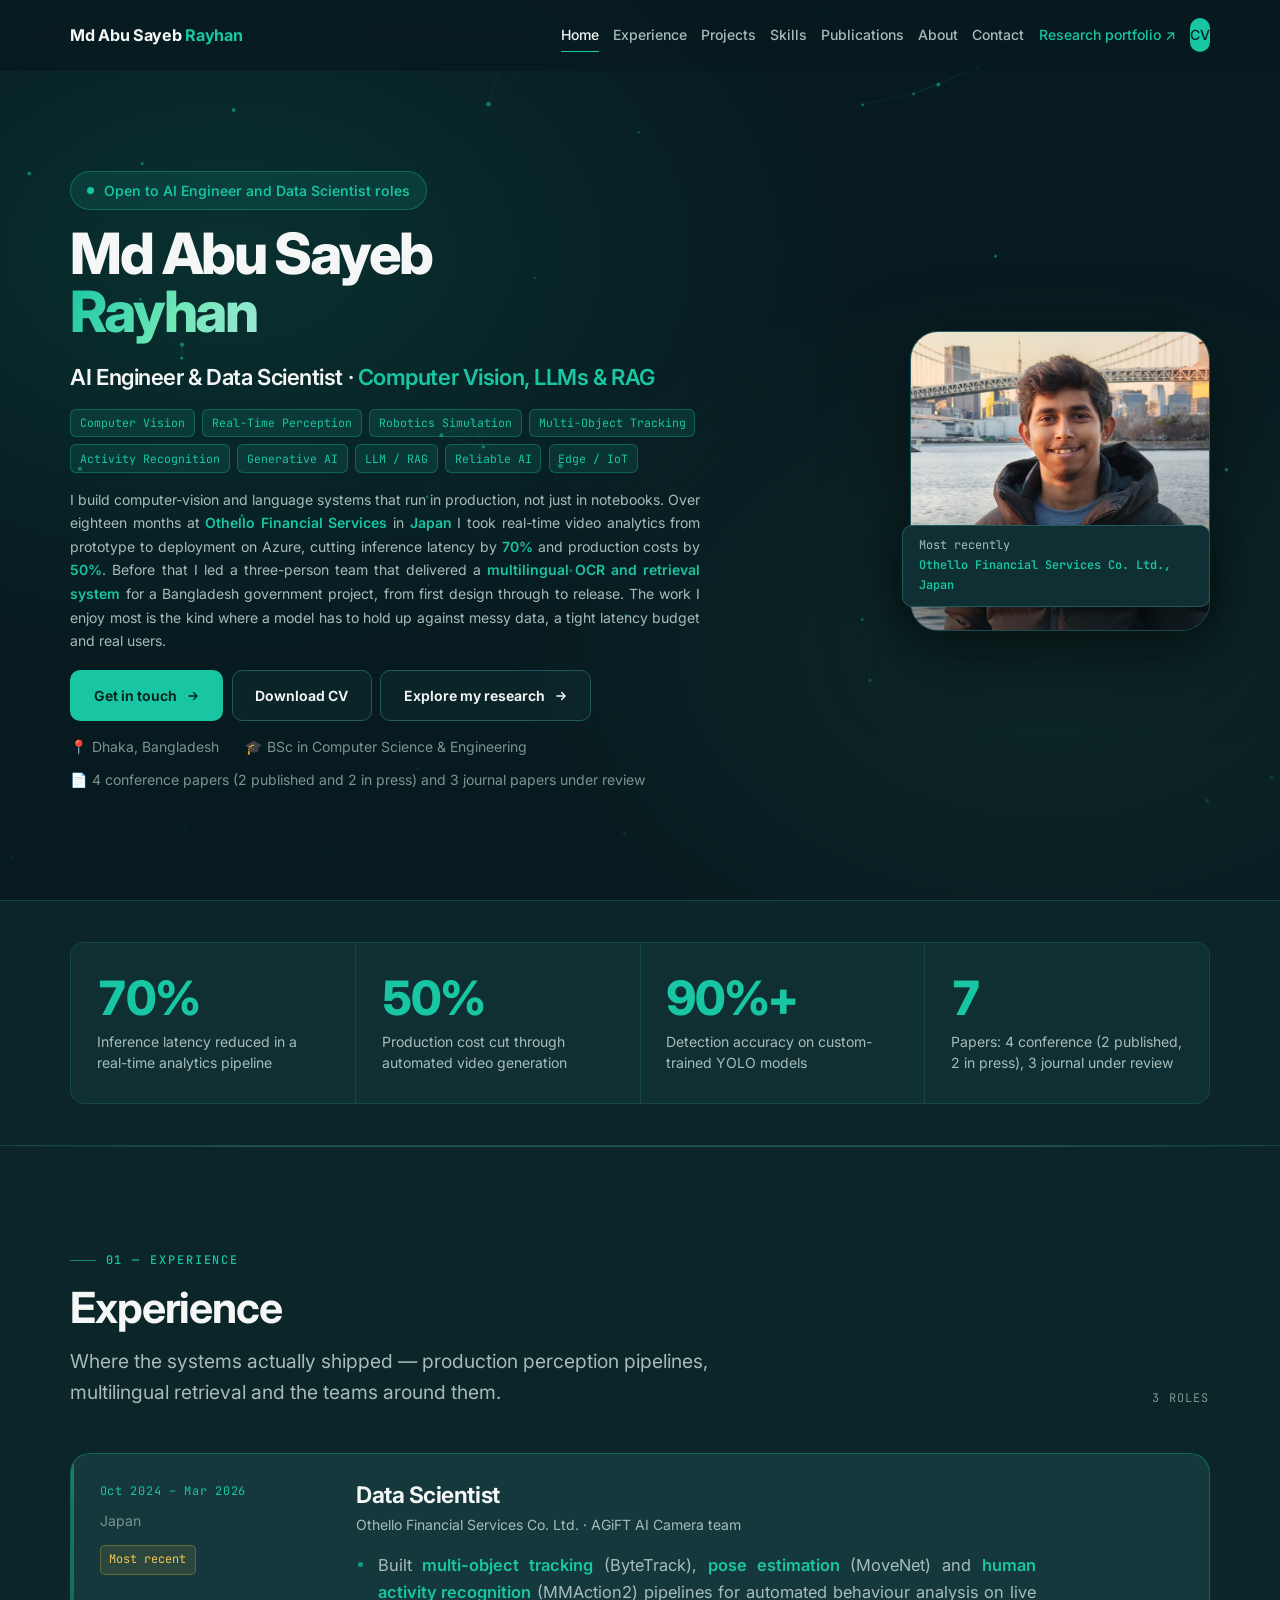
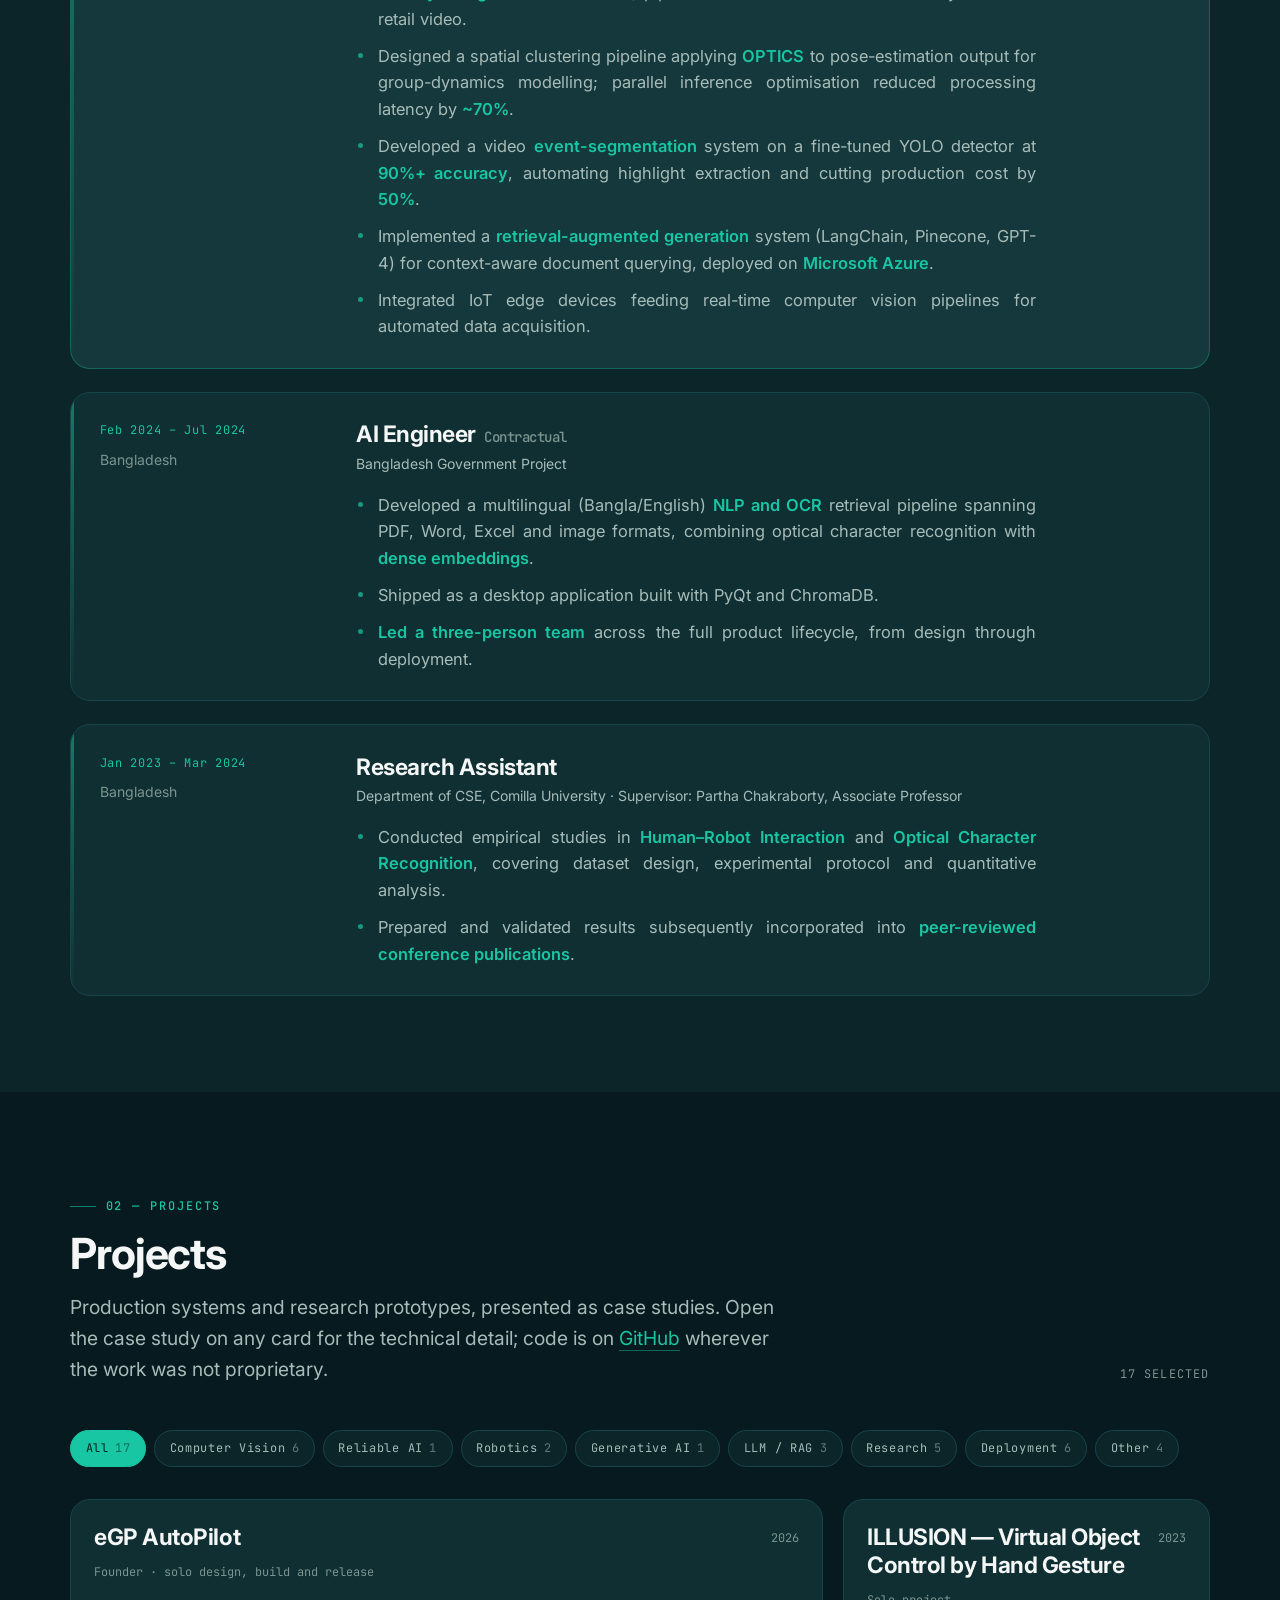
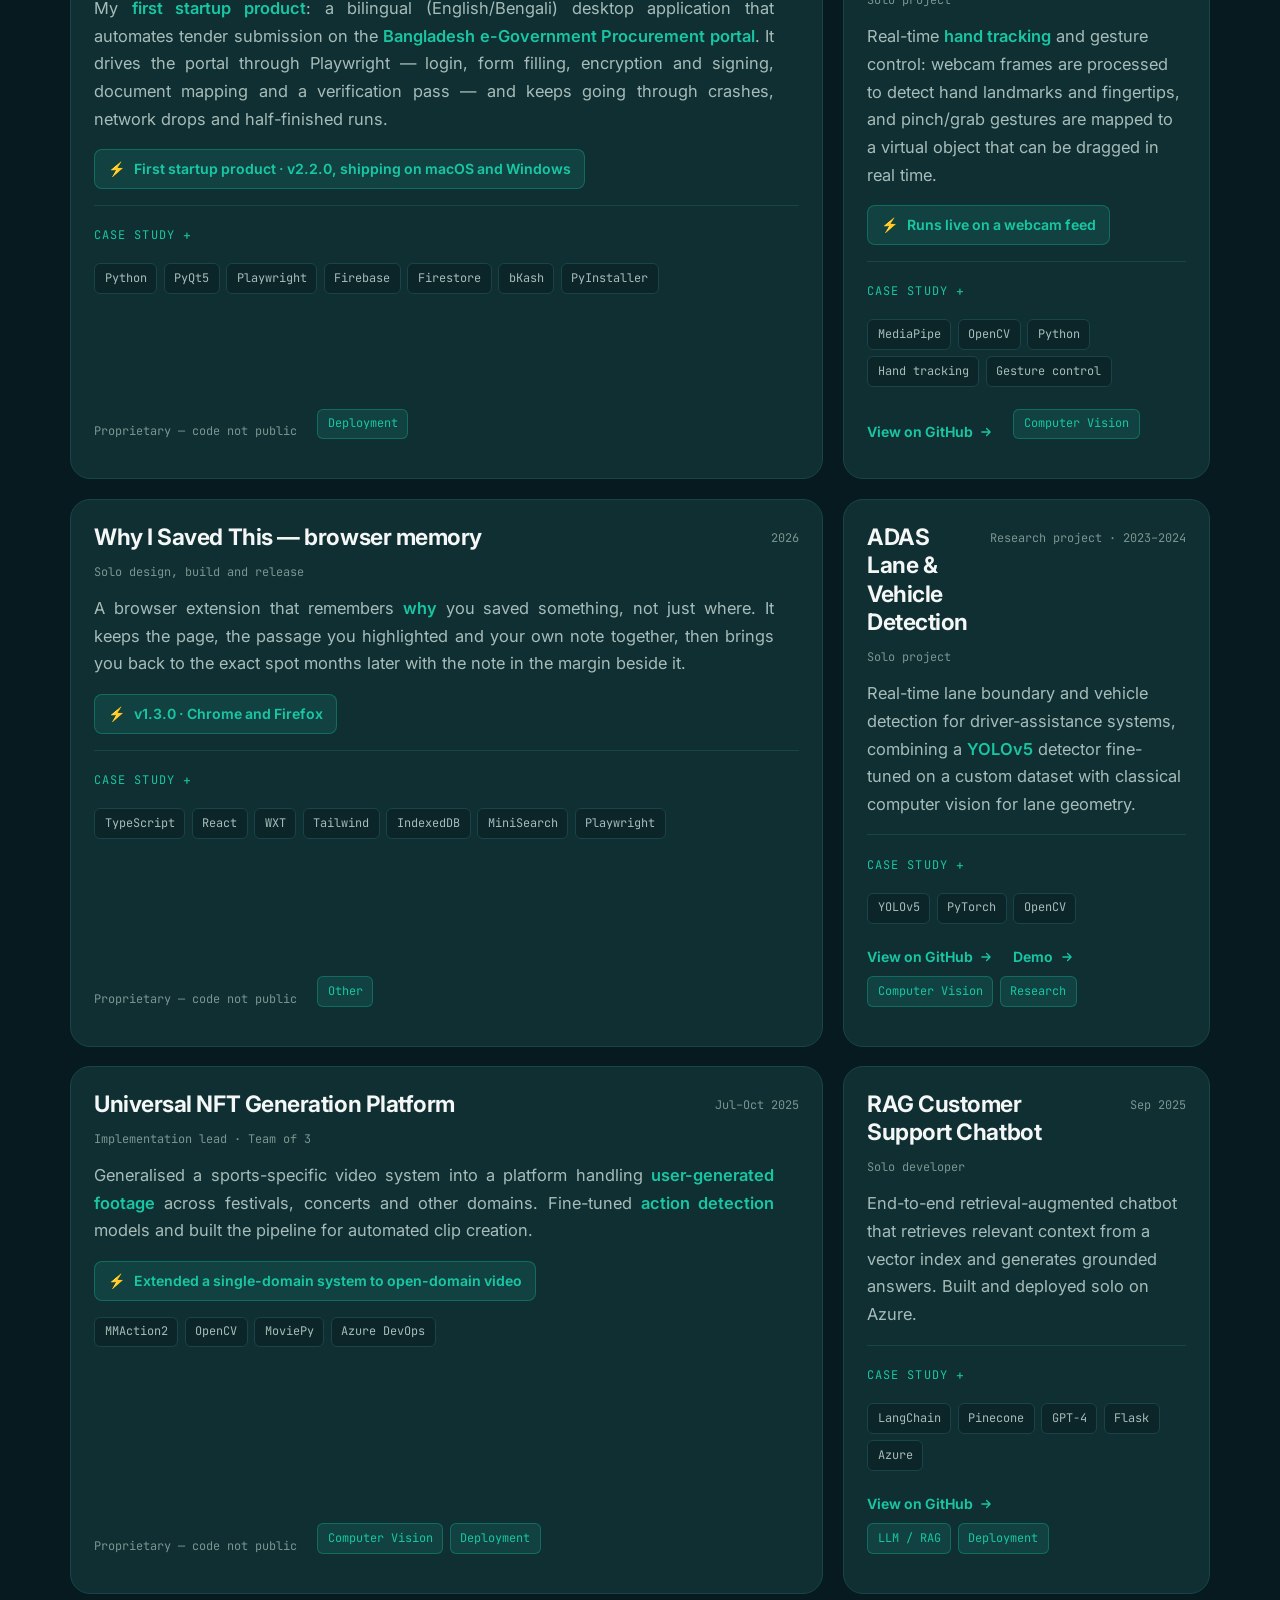
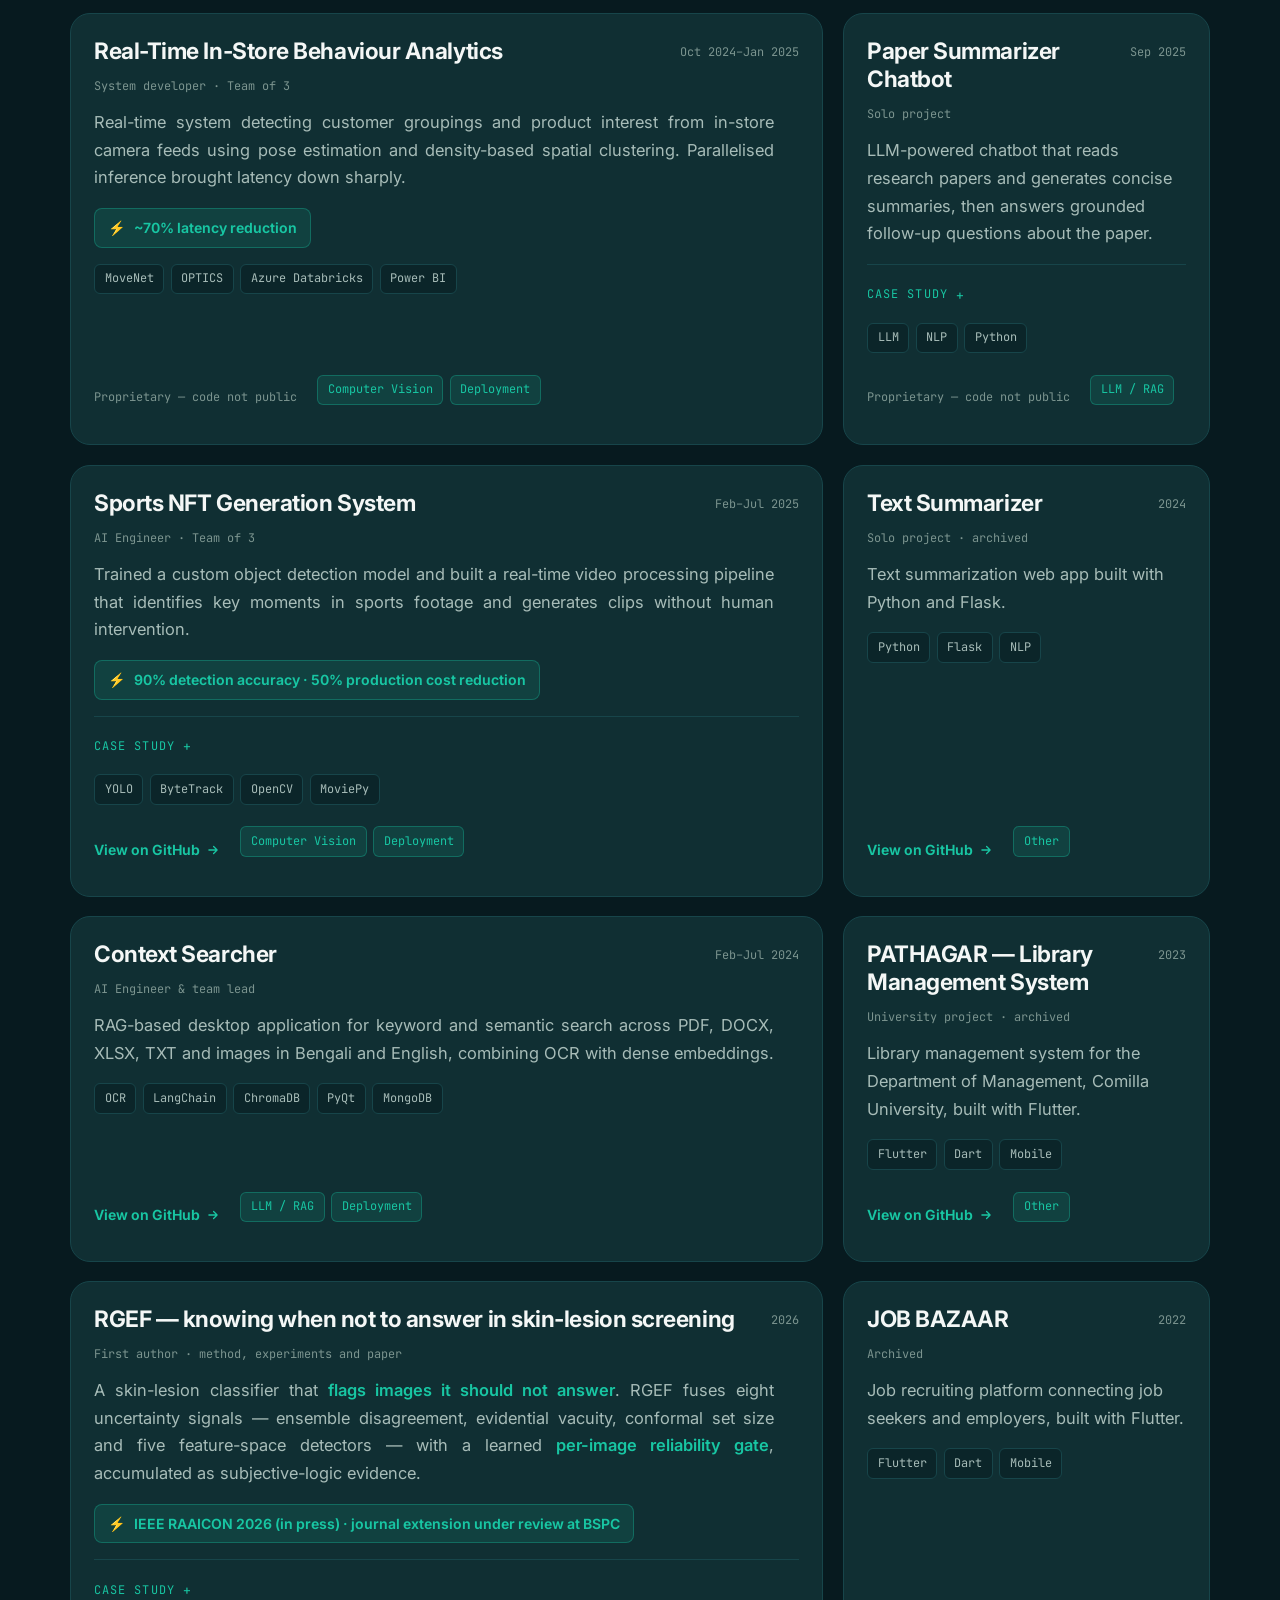
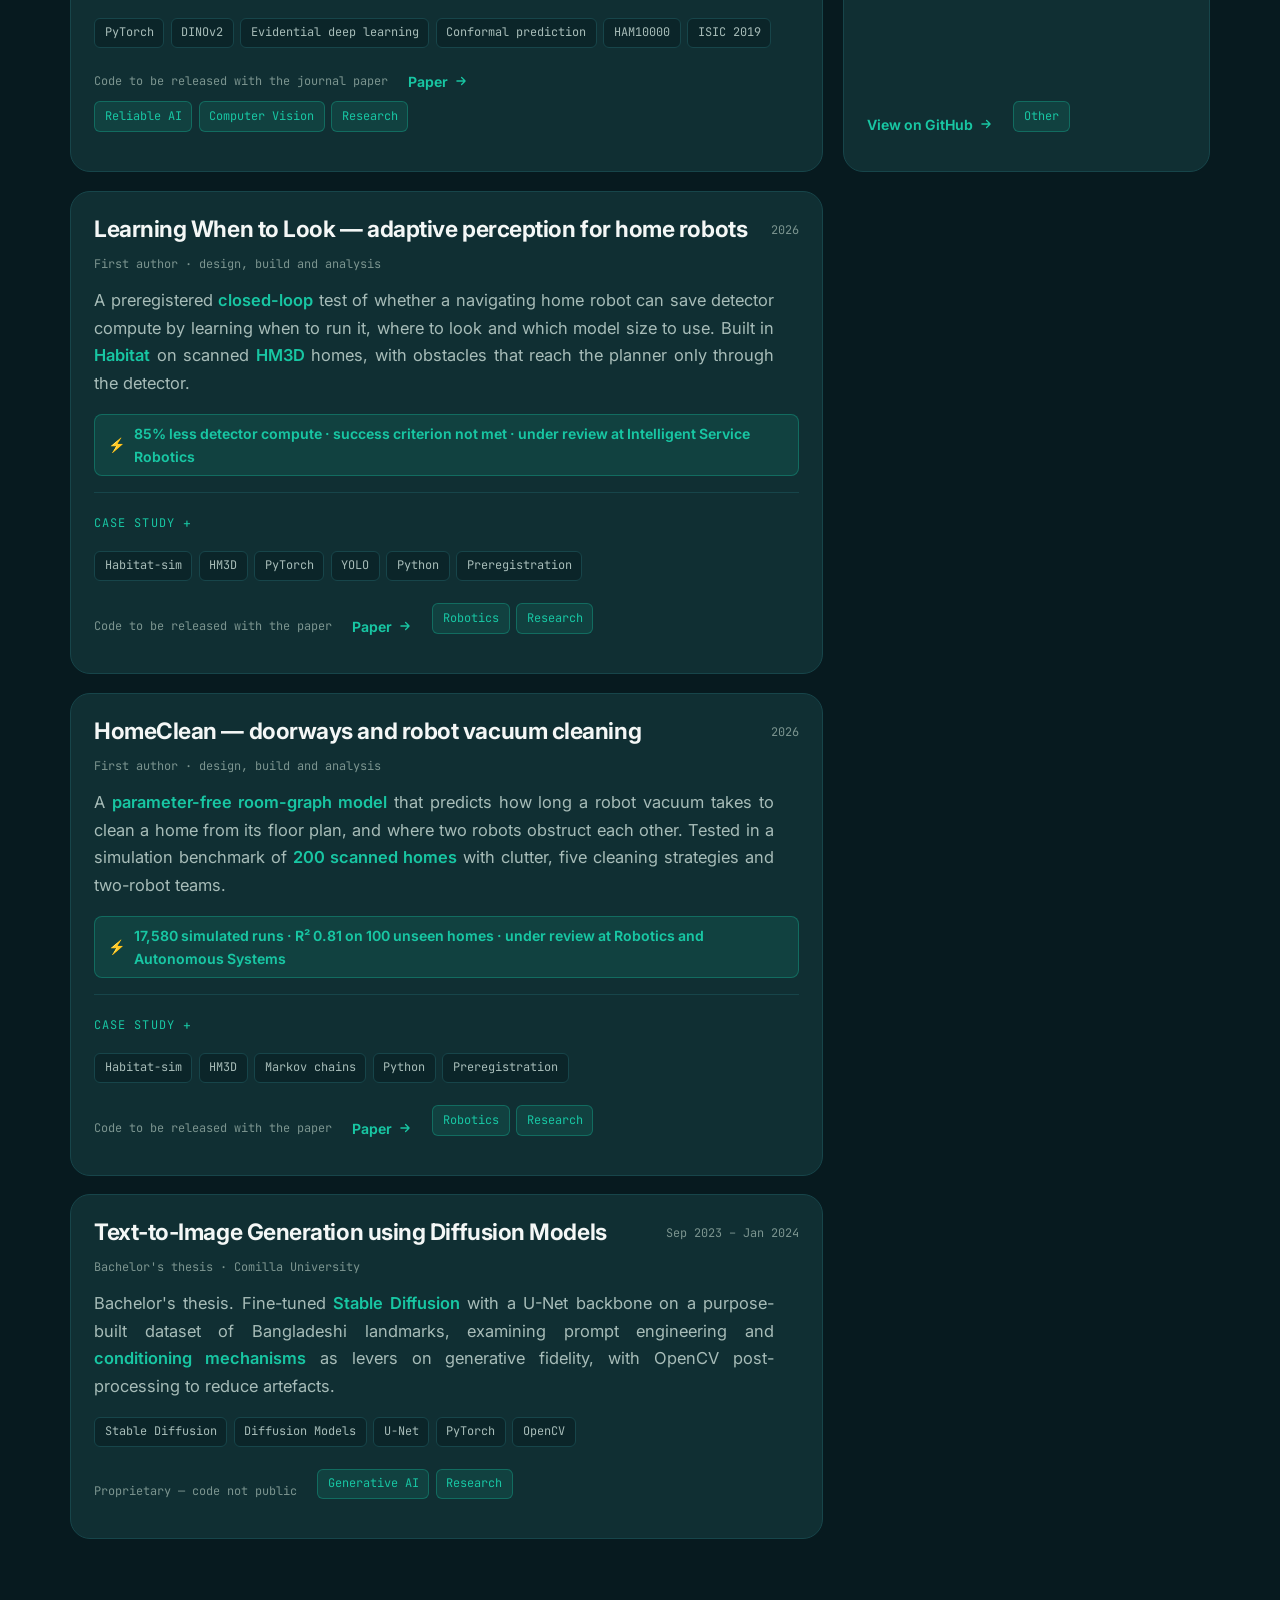
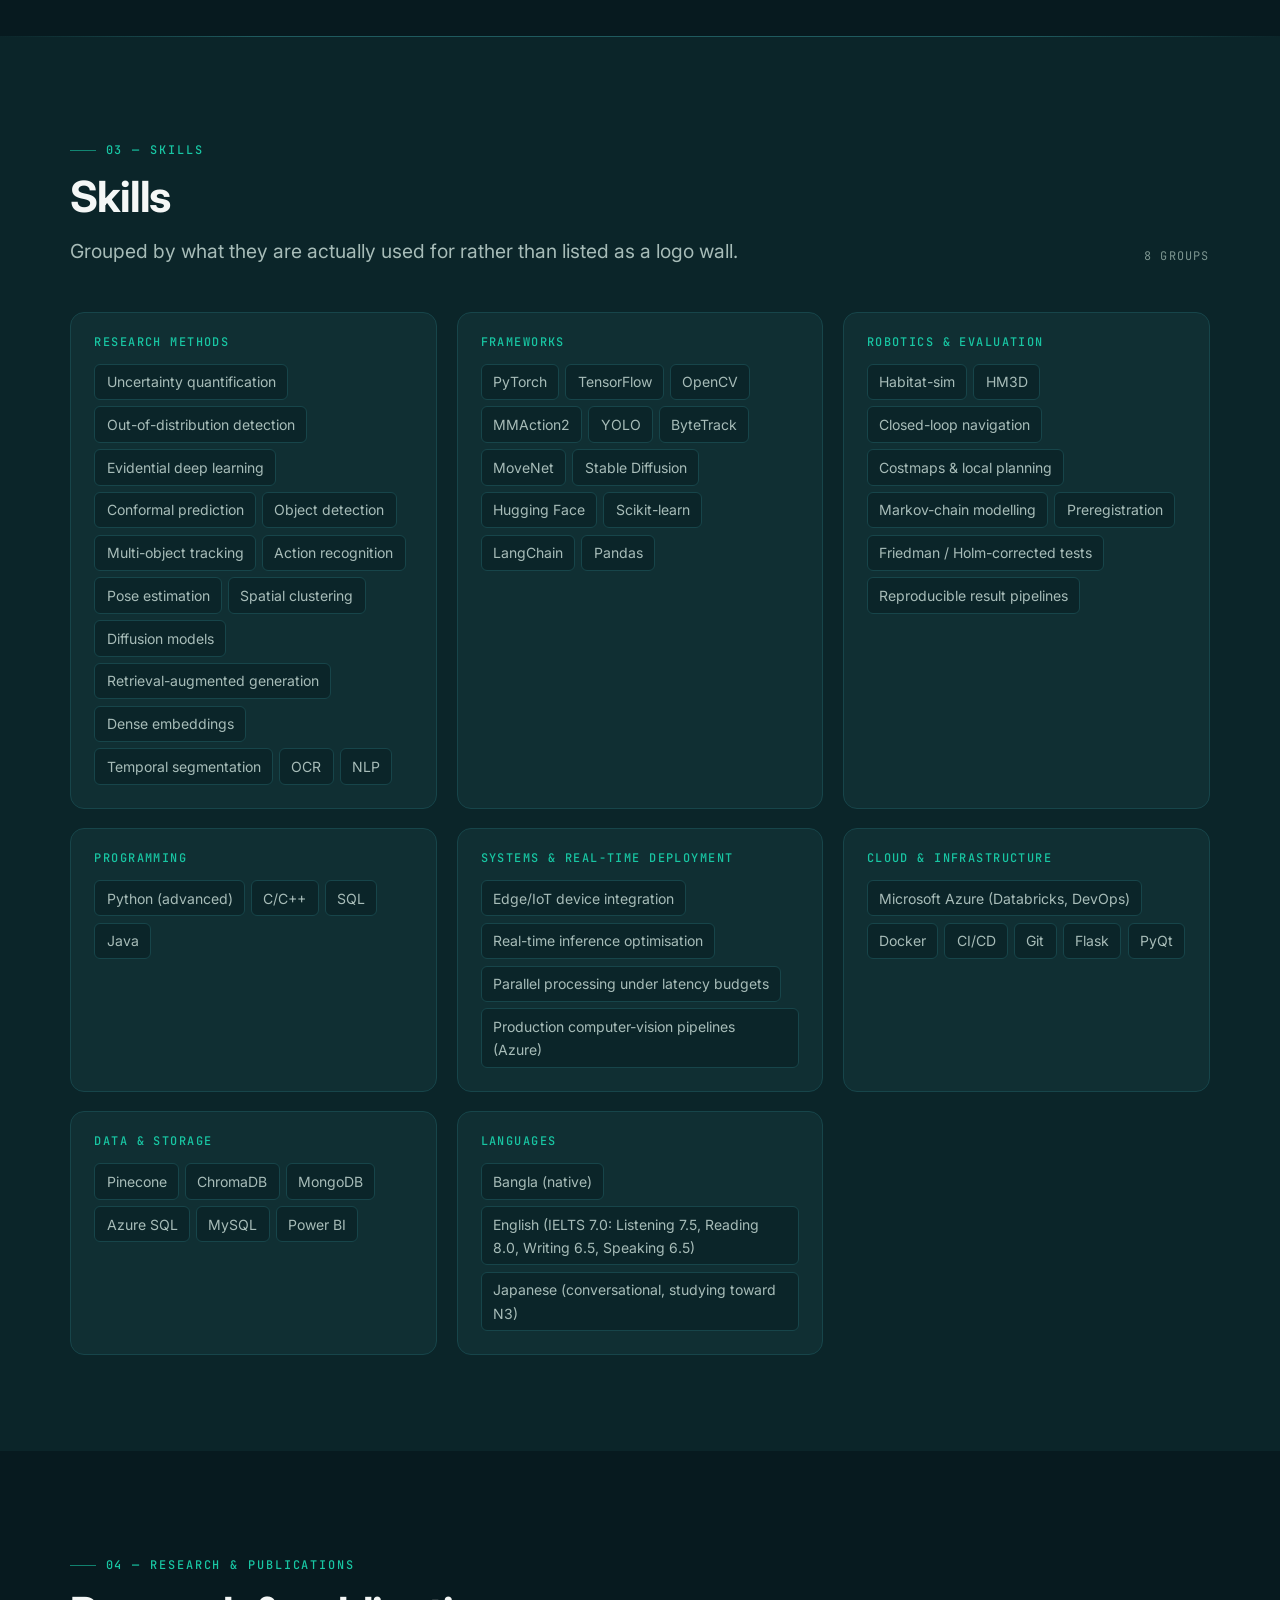
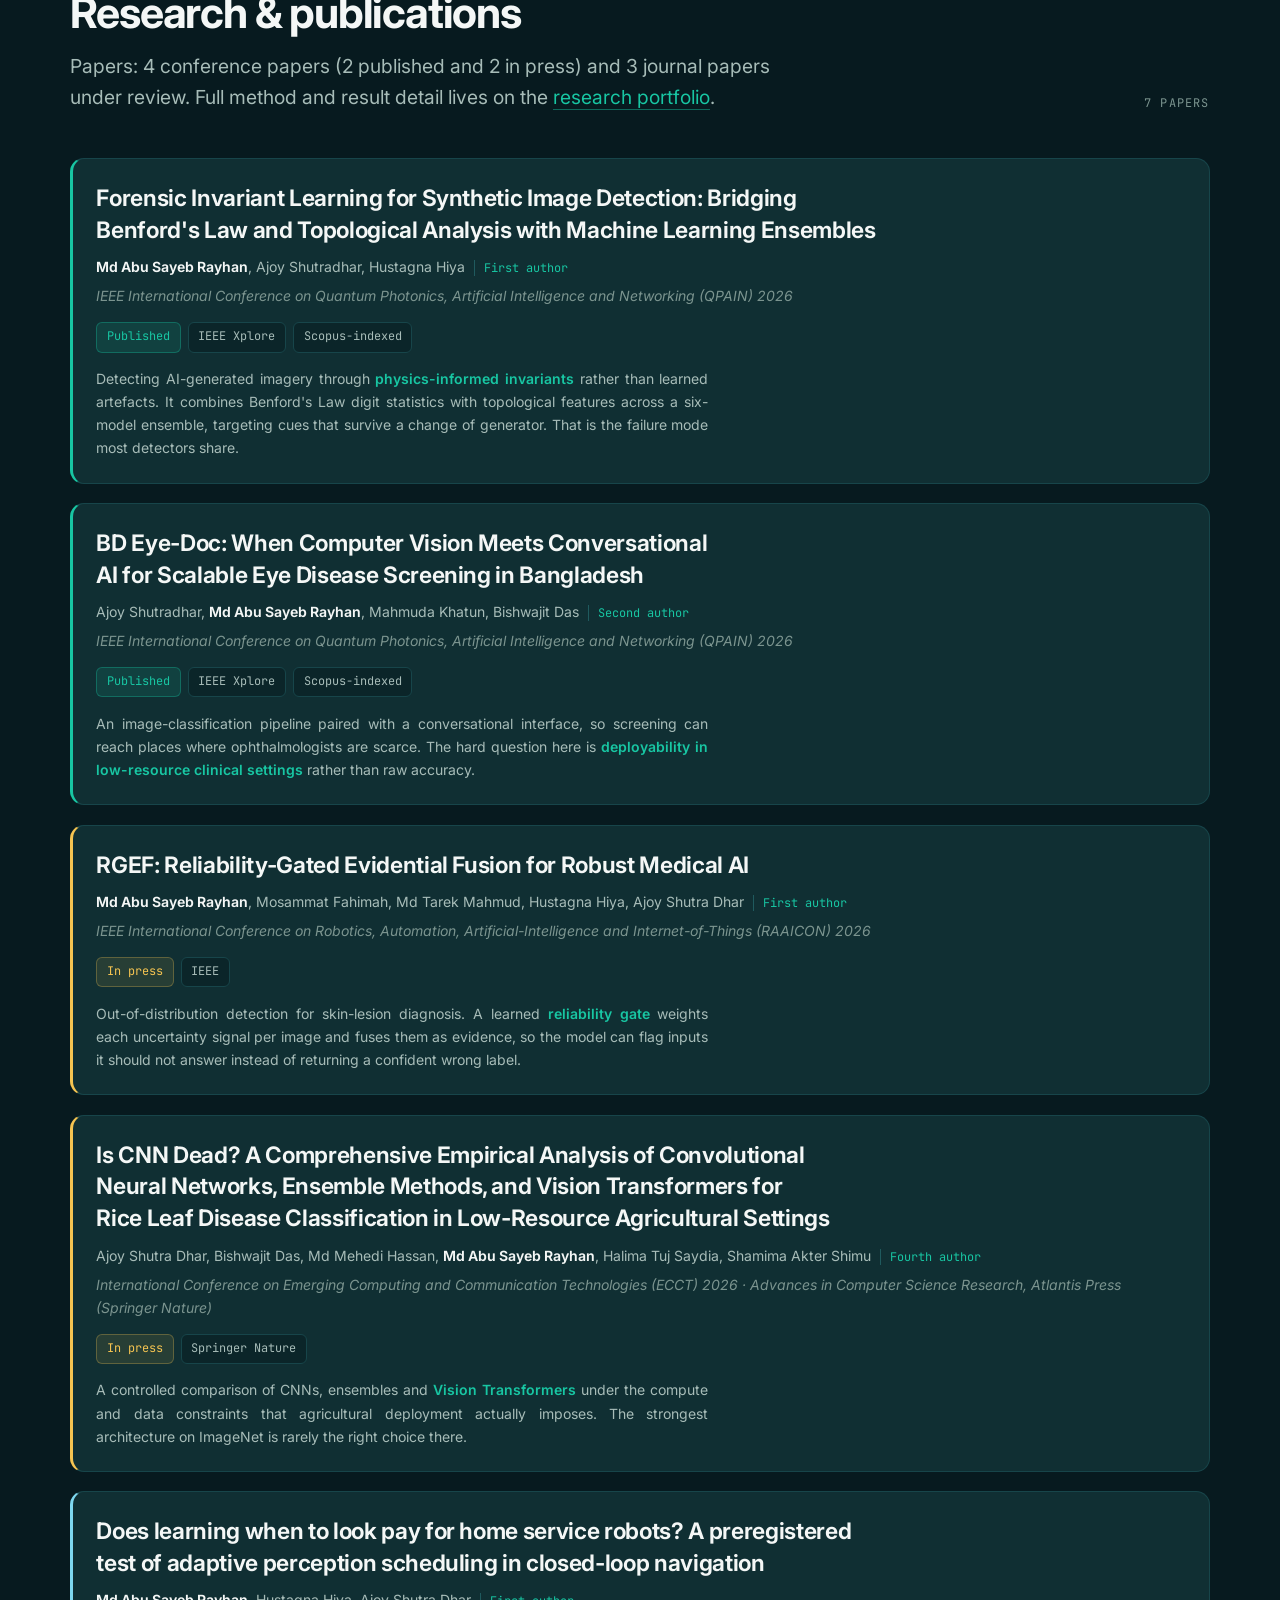
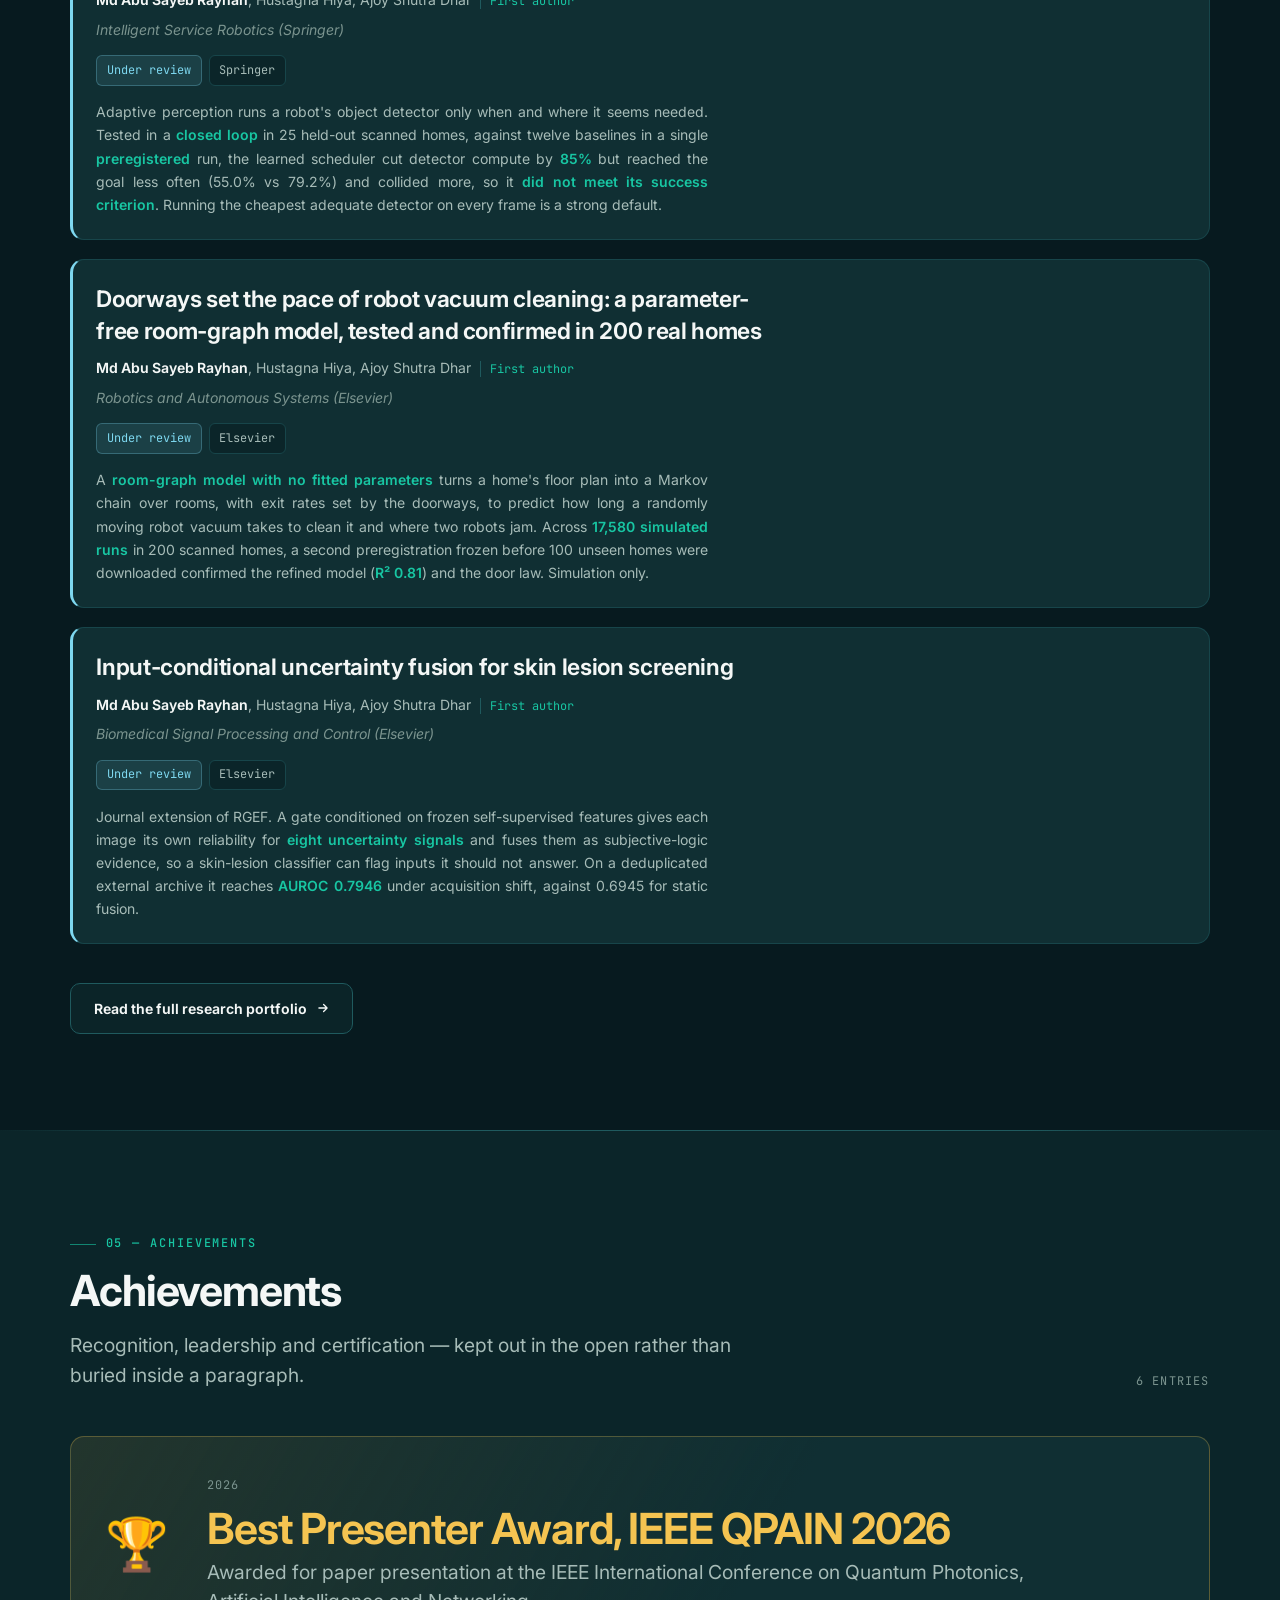
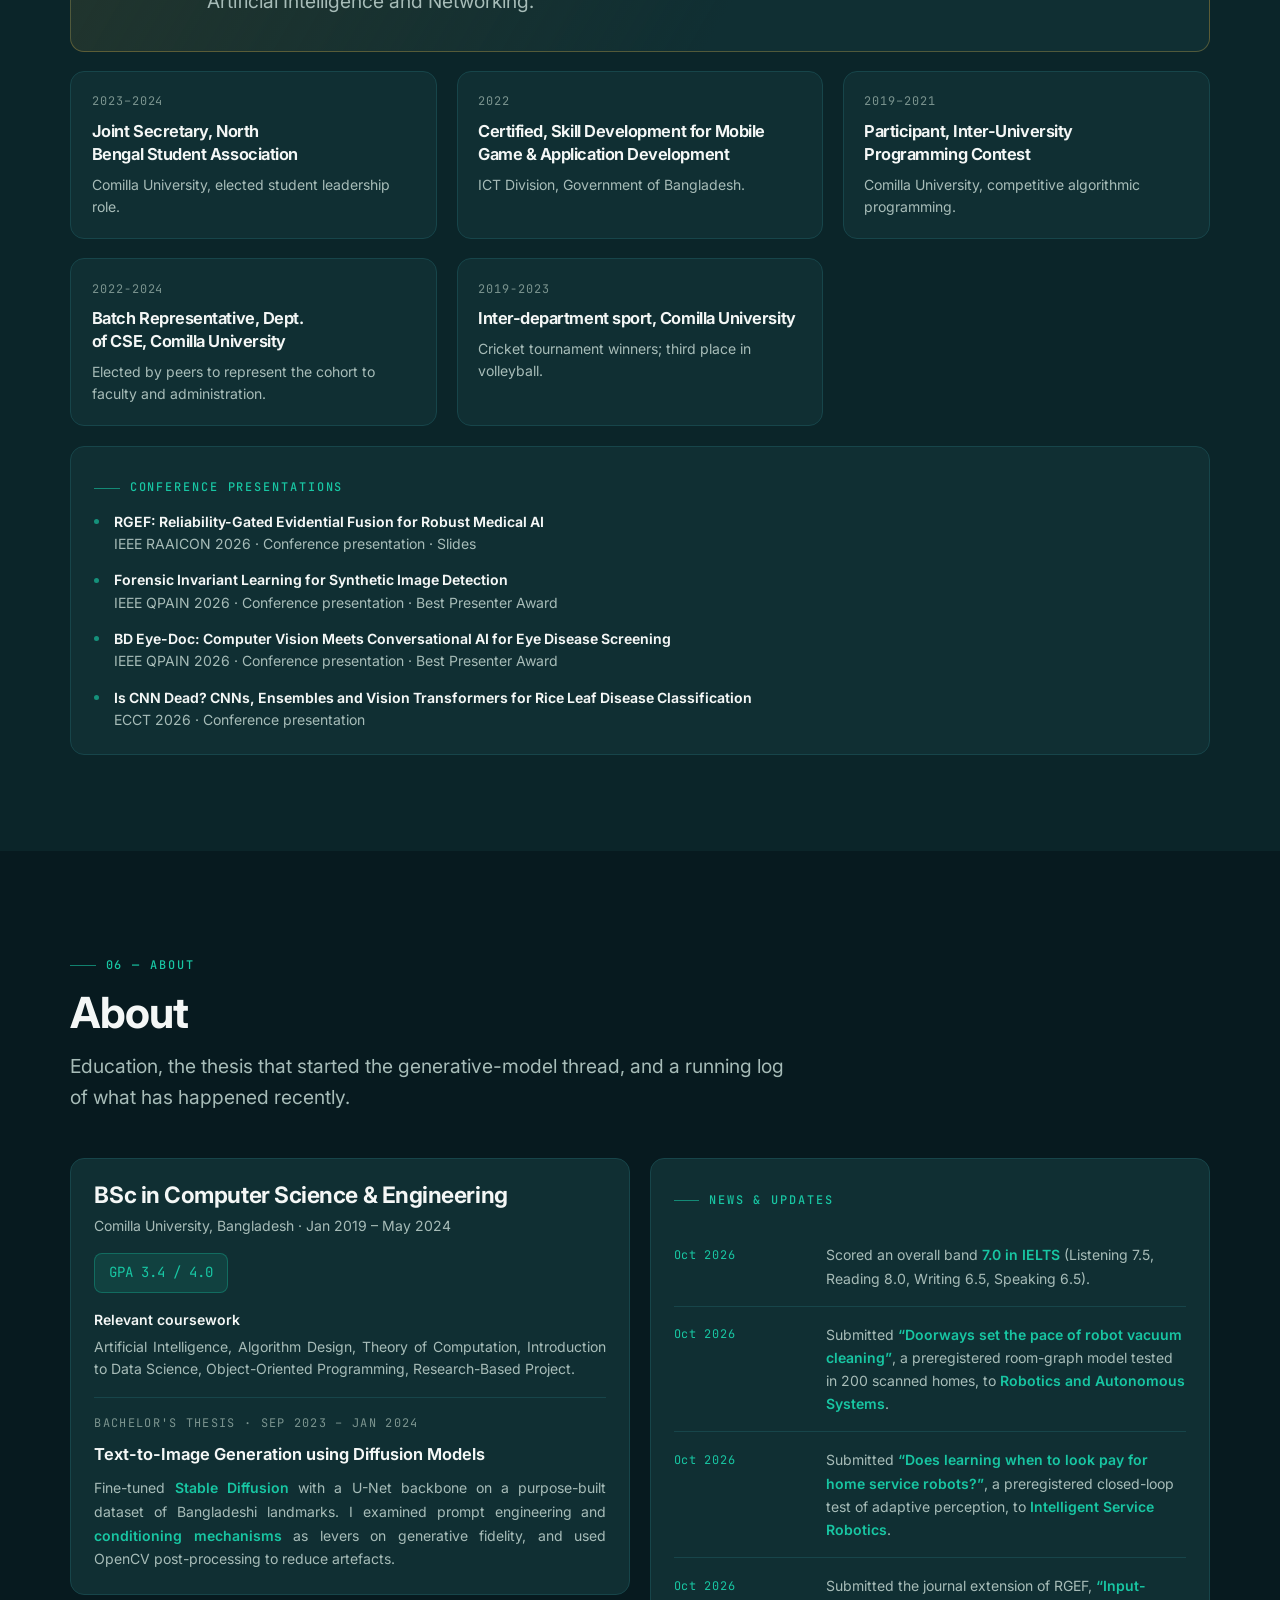
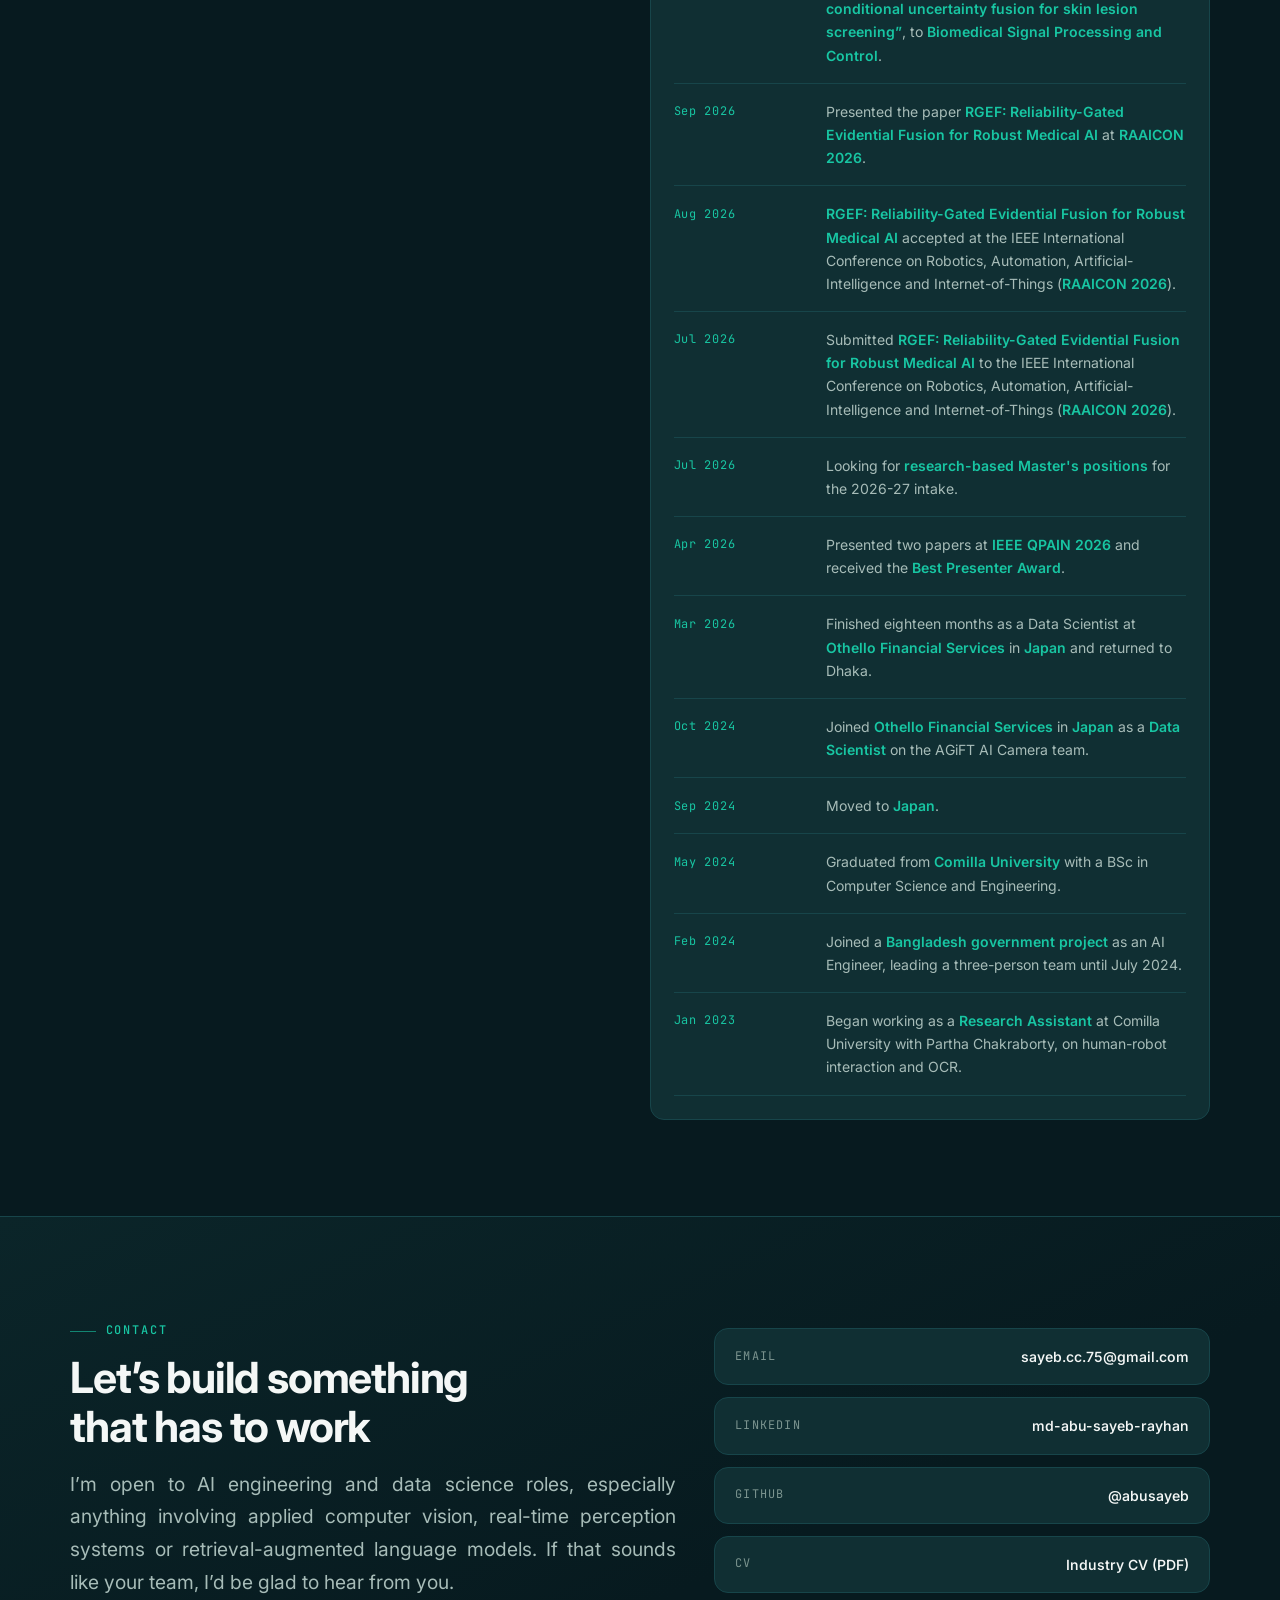
==== commit dc77e990: "Add ?focus= links that open the research page on one thread ?focus=reliable|video|robotics|generativ" ====
--- a/index.html
+++ b/index.html
@@ -29,7 +29,7 @@
 <link rel="preconnect" href="https://fonts.gstatic.com" crossorigin>
 <link rel="preload" as="style" href="https://fonts.googleapis.com/css2?family=Inter:wght@400;500;600;700;800&family=JetBrains+Mono:wght@400;500&display=swap">
 <link rel="stylesheet" href="https://fonts.googleapis.com/css2?family=Inter:wght@400;500;600;700;800&family=JetBrains+Mono:wght@400;500&display=swap">
-<link rel="stylesheet" href="assets/base.css?v=43">
+<link rel="stylesheet" href="assets/base.css?v=44">
 
 <style>
 /* ---- Industry identity: deep navy + emerald. Same design language as the
@@ -123,7 +123,7 @@
 </header>
 
 
-<main id="app" data-sum="dcd49cbb"><header class="hero" id="home"><canvas class="hero-viz" id="viz" aria-hidden="true"></canvas><div class="shell"><div class="hero-grid"><div><p class="hero-badge"><span class="badge-dot"></span>Open to AI Engineer and Data Scientist roles</p><h1>Md Abu Sayeb<br><span class="grad">Rayhan</span></h1><p class="hero-role">AI Engineer &amp; Data Scientist · <em>Computer Vision, LLMs &amp; RAG</em></p><div class="hero-focus"><span class="chip chip--accent">Computer Vision</span><span class="chip chip--accent">Real-Time Perception</span><span class="chip chip--accent">Robotics Simulation</span><span class="chip chip--accent">Multi-Object Tracking</span><span class="chip chip--accent">Activity Recognition</span><span class="chip chip--accent">Generative AI</span><span class="chip chip--accent">LLM / RAG</span><span class="chip chip--accent">Reliable AI</span><span class="chip chip--accent">Edge / IoT</span></div><p class="hero-desc">I build computer-vision and language systems that run in production, not just in notebooks. Over eighteen months at <strong class="kw">Othello Financial Services</strong> in <strong class="kw">Japan</strong> I took real-time video analytics from prototype to deployment on Azure, cutting inference latency by <strong class="kw">70%</strong> and production costs by <strong class="kw">50%</strong>. Before that I led a three-person team that delivered a <strong class="kw">multilingual OCR and retrieval system</strong> for a Bangladesh government project, from first design through to release. The work I enjoy most is the kind where a model has to hold up against messy data, a tight latency budget and real users.</p><div class="hero-cta"><a class="btn btn-primary" href="#contact">Get in touch <svg aria-hidden="true" width="14" height="14" viewBox="0 0 24 24" fill="none" stroke="currentColor" stroke-width="2.2" stroke-linecap="round" stroke-linejoin="round"><path d="M5 12h13M13 6l6 6-6 6"/></svg></a><a class="btn btn-ghost" href="abu_sayeb_rayhan_AI.pdf" target="_blank" rel="noopener">Download CV</a><a class="btn btn-ghost" href="research/">Explore my research <svg aria-hidden="true" width="14" height="14" viewBox="0 0 24 24" fill="none" stroke="currentColor" stroke-width="2.2" stroke-linecap="round" stroke-linejoin="round"><path d="M5 12h13M13 6l6 6-6 6"/></svg></a></div><div class="hero-meta"><span>📍 Dhaka, Bangladesh</span><span>🎓 BSc in Computer Science &amp; Engineering</span><span>📄 4 conference papers (2 published and 2 in press) and 3 journal papers under review</span></div></div><div class="portrait" id="portraitWrap" hidden><div class="portrait-frame"><img id="portraitImg" alt="Portrait of Md Abu Sayeb Rayhan" width="640" height="640" style="object-position:50% 18%;transform:scale(1.6)"></div><p class="portrait-tag">Most recently<br><b>Othello Financial Services Co. Ltd., Japan</b></p></div></div></div></header><section class="stats-band" aria-label="Impact at a glance"><div class="shell"><div class="stats"><div class="stat" data-reveal><div class="stat-n" data-count="70%">70%</div><p class="stat-l">Inference latency reduced in a real-time analytics pipeline</p></div><div class="stat" data-reveal><div class="stat-n" data-count="50%">50%</div><p class="stat-l">Production cost cut through automated video generation</p></div><div class="stat" data-reveal><div class="stat-n" data-count="90%+">90%+</div><p class="stat-l">Detection accuracy on custom-trained YOLO models</p></div><div class="stat" data-reveal><div class="stat-n" data-count="7">7</div><p class="stat-l">Papers: 4 conference (2 published, 2 in press), 3 journal under review</p></div></div></div></section><section id="experience" class="section section--band" aria-labelledby="experience-title"><div class="shell"><div class="sec-head" data-reveal><div class="sec-head-main"><span class="eyebrow">01 — Experience</span><h2 class="sec-title" id="experience-title">Experience</h2><p class="sec-sub">Where the systems actually shipped — production perception pipelines, multilingual retrieval and the teams around them.</p></div><div class="sec-aside">3 roles</div></div><div class="timeline"><article class="tl-item is-lead" data-reveal><div><div class="tl-when">Oct 2024 – Mar 2026</div><div class="tl-where">Japan</div><span class="tl-flag">Most recent</span></div><div><h3 class="tl-role">Data Scientist</h3><p class="tl-org">Othello Financial Services Co. Ltd. · AGiFT AI Camera team</p><ul class="bullets"><li>Built <strong class="kw">multi-object tracking</strong> (ByteTrack), <strong class="kw">pose estimation</strong> (MoveNet) and <strong class="kw">human activity recognition</strong> (MMAction2) pipelines for automated behaviour analysis on live retail video.</li><li>Designed a spatial clustering pipeline applying <strong class="kw">OPTICS</strong> to pose-estimation output for group-dynamics modelling; parallel inference optimisation reduced processing latency by <strong class="kw">~70%</strong>.</li><li>Developed a video <strong class="kw">event-segmentation</strong> system on a fine-tuned YOLO detector at <strong class="kw">90%+ accuracy</strong>, automating highlight extraction and cutting production cost by <strong class="kw">50%</strong>.</li><li>Implemented a <strong class="kw">retrieval-augmented generation</strong> system (LangChain, Pinecone, GPT-4) for context-aware document querying, deployed on <strong class="kw">Microsoft Azure</strong>.</li><li>Integrated IoT edge devices feeding real-time computer vision pipelines for automated data acquisition.</li></ul></div></article><article class="tl-item" data-reveal><div><div class="tl-when">Feb 2024 – Jul 2024</div><div class="tl-where">Bangladesh</div></div><div><h3 class="tl-role">AI Engineer<small>Contractual</small></h3><p class="tl-org">Bangladesh Government Project</p><ul class="bullets"><li>Developed a multilingual (Bangla/English) <strong class="kw">NLP and OCR</strong> retrieval pipeline spanning PDF, Word, Excel and image formats, combining optical character recognition with <strong class="kw">dense embeddings</strong>.</li><li>Shipped as a desktop application built with PyQt and ChromaDB.</li><li><strong class="kw">Led a three-person team</strong> across the full product lifecycle, from design through deployment.</li></ul></div></article><article class="tl-item" data-reveal><div><div class="tl-when">Jan 2023 – Mar 2024</div><div class="tl-where">Bangladesh</div></div><div><h3 class="tl-role">Research Assistant</h3><p class="tl-org">Department of CSE, Comilla University · Supervisor: Partha Chakraborty, Associate Professor</p><ul class="bullets"><li>Conducted empirical studies in <strong class="kw">Human–Robot Interaction</strong> and <strong class="kw">Optical Character Recognition</strong>, covering dataset design, experimental protocol and quantitative analysis.</li><li>Prepared and validated results subsequently incorporated into <strong class="kw">peer-reviewed conference publications</strong>.</li></ul></div></article></div></div></section><section id="projects" class="section " aria-labelledby="projects-title"><div class="shell"><div class="sec-head" data-reveal><div class="sec-head-main"><span class="eyebrow">02 — Projects</span><h2 class="sec-title" id="projects-title">Projects</h2><p class="sec-sub">Production systems and research prototypes, presented as case studies. Open the case study on any card for the technical detail; code is on <a href="https://github.com/abusayeb" target="_blank" rel="noopener noreferrer">GitHub</a> wherever the work was not proprietary.</p></div><div class="sec-aside">17 selected</div></div><div class="filters" role="group" aria-label="Filter projects by area"><button class="filter" type="button" data-filter="*" aria-pressed="true">All<span class="n">17</span></button><button class="filter" type="button" data-filter="Computer Vision" aria-pressed="false">Computer Vision<span class="n">6</span></button><button class="filter" type="button" data-filter="Reliable AI" aria-pressed="false">Reliable AI<span class="n">1</span></button><button class="filter" type="button" data-filter="Robotics" aria-pressed="false">Robotics<span class="n">2</span></button><button class="filter" type="button" data-filter="Generative AI" aria-pressed="false">Generative AI<span class="n">1</span></button><button class="filter" type="button" data-filter="LLM / RAG" aria-pressed="false">LLM / RAG<span class="n">3</span></button><button class="filter" type="button" data-filter="Research" aria-pressed="false">Research<span class="n">5</span></button><button class="filter" type="button" data-filter="Deployment" aria-pressed="false">Deployment<span class="n">6</span></button><button class="filter" type="button" data-filter="Other" aria-pressed="false">Other<span class="n">4</span></button></div><div class="projects" id="projGrid"><article class="proj is-featured" data-cats="Deployment" data-reveal><div class="proj-head"><h3 class="proj-title">eGP AutoPilot</h3><span class="proj-when">2026</span></div><div class="proj-role">Founder · solo design, build and release</div><p class="proj-desc">My <strong class="kw">first startup product</strong>: a bilingual (English/Bengali) desktop application that automates tender submission on the <strong class="kw">Bangladesh e-Government Procurement portal</strong>. It drives the portal through Playwright — login, form filling, encryption and signing, document mapping and a verification pass — and keeps going through crashes, network drops and half-finished runs.</p><div class="proj-impact"><span aria-hidden="true">⚡</span>First startup product · v2.2.0, shipping on macOS and Windows</div><details class="case"><summary>Case study</summary><div class="case-body"><div class="case-block"><h4>How it works</h4><ul class="bullets"><li>Drives the portal end to end with <strong class="kw">Playwright</strong> — login, Tenderer Info, Activities, Personnel and Priced BOQ forms, then click-sign, encrypt and save.</li><li>Resumes exactly where it stopped. Per-account state is written to disk, so a crash or a two-minute network drop does not cost the whole run.</li><li>Every failing row gets five attempts, then five more in a deferred pass; anything still failing is <strong class="kw">reported rather than silently skipped</strong>.</li><li>Maps uploaded files to the portal's document categories by fuzzy filename match — trade licence, TIN, VAT, liquid assets.</li><li>Runs from a phone: a mobile dashboard over a REST API with QR-code pairing, and no credentials sent over the wire.</li><li>Firebase-backed accounts, subscriptions and <strong class="kw">bKash</strong> billing, with an admin panel for users, plans, devices and payments.</li><li>Packaged for macOS and Windows, behind 273 offline tests that never touch the production database.</li></ul></div></div></details><div class="chips"><span class="chip ">Python</span><span class="chip ">PyQt5</span><span class="chip ">Playwright</span><span class="chip ">Firebase</span><span class="chip ">Firestore</span><span class="chip ">bKash</span><span class="chip ">PyInstaller</span></div><div class="proj-foot"><span class="proj-private">Proprietary — code not public</span><span class="chips"><span class="chip chip--accent">Deployment</span></span></div></article><article class="proj is-featured" data-cats="Other" data-reveal><div class="proj-head"><h3 class="proj-title">Why I Saved This — browser memory</h3><span class="proj-when">2026</span></div><div class="proj-role">Solo design, build and release</div><p class="proj-desc">A browser extension that remembers <strong class="kw">why</strong> you saved something, not just where. It keeps the page, the passage you highlighted and your own note together, then brings you back to the exact spot months later with the note in the margin beside it.</p><div class="proj-impact"><span aria-hidden="true">⚡</span>v1.3.0 · Chrome and Firefox</div><details class="case"><summary>Case study</summary><div class="case-body"><div class="case-block"><h4>How it works</h4><ul class="bullets"><li>Save a page, a highlighted passage, a link or an image — from the toolbar, the context menu, or one shortcut that works out which you meant.</li><li>Search runs on <strong class="kw">your own notes and highlights first</strong>, ranking them above titles and URLs.</li><li>Re-anchors to the saved passage even when the page has changed since, scrolls to it, and lights up every highlight from that page with its note alongside.</li><li>Entirely local: <strong class="kw">no account, no server, no sync, no analytics, no network requests</strong>. Installing asks for no site access at all.</li><li>Licence keys are signed tokens verified on the device, because there is no server to check them against.</li><li>TypeScript and React on WXT, Dexie over IndexedDB, MiniSearch for retrieval, with unit tests in Vitest and end-to-end tests in Playwright.</li></ul></div></div></details><div class="chips"><span class="chip ">TypeScript</span><span class="chip ">React</span><span class="chip ">WXT</span><span class="chip ">Tailwind</span><span class="chip ">IndexedDB</span><span class="chip ">MiniSearch</span><span class="chip ">Playwright</span></div><div class="proj-foot"><span class="proj-private">Proprietary — code not public</span><span class="chips"><span class="chip chip--accent">Other</span></span></div></article><article class="proj is-featured" data-cats="Computer Vision|Deployment" data-reveal><div class="proj-head"><h3 class="proj-title">Universal NFT Generation Platform</h3><span class="proj-when">Jul–Oct 2025</span></div><div class="proj-role">Implementation lead · Team of 3</div><p class="proj-desc">Generalised a sports-specific video system into a platform handling <strong class="kw">user-generated footage</strong> across festivals, concerts and other domains. Fine-tuned <strong class="kw">action detection</strong> models and built the pipeline for automated clip creation.</p><div class="proj-impact"><span aria-hidden="true">⚡</span>Extended a single-domain system to open-domain video</div><div class="chips"><span class="chip ">MMAction2</span><span class="chip ">OpenCV</span><span class="chip ">MoviePy</span><span class="chip ">Azure DevOps</span></div><div class="proj-foot"><span class="proj-private">Proprietary — code not public</span><span class="chips"><span class="chip chip--accent">Computer Vision</span><span class="chip chip--accent">Deployment</span></span></div></article><article class="proj is-featured" data-cats="Computer Vision|Deployment" data-reveal><div class="proj-head"><h3 class="proj-title">Real-Time In-Store Behaviour Analytics</h3><span class="proj-when">Oct 2024–Jan 2025</span></div><div class="proj-role">System developer · Team of 3</div><p class="proj-desc">Real-time system detecting customer groupings and product interest from in-store camera feeds using pose estimation and density-based spatial clustering. Parallelised inference brought latency down sharply.</p><div class="proj-impact"><span aria-hidden="true">⚡</span>~70% latency reduction</div><div class="chips"><span class="chip ">MoveNet</span><span class="chip ">OPTICS</span><span class="chip ">Azure Databricks</span><span class="chip ">Power BI</span></div><div class="proj-foot"><span class="proj-private">Proprietary — code not public</span><span class="chips"><span class="chip chip--accent">Computer Vision</span><span class="chip chip--accent">Deployment</span></span></div></article><article class="proj is-featured" data-cats="Computer Vision|Deployment" data-reveal><div class="proj-head"><h3 class="proj-title"><a href="https://github.com/abusayeb/basketball-highlight-generator" target="_blank" rel="noopener noreferrer">Sports NFT Generation System</a></h3><span class="proj-when">Feb–Jul 2025</span></div><div class="proj-role">AI Engineer · Team of 3</div><p class="proj-desc">Trained a custom object detection model and built a real-time video processing pipeline that identifies key moments in sports footage and generates clips without human intervention.</p><div class="proj-impact"><span aria-hidden="true">⚡</span>90% detection accuracy · 50% production cost reduction</div><details class="case"><summary>Case study</summary><div class="case-body"><div class="case-block"><h4>How it works</h4><ul class="bullets"><li>Detects players, the ball and the basket with <strong class="kw">YOLOv8</strong>, then tracks them across frames with DeepSORT or ByteTrack.</li><li>Keeps ball tracking smooth through brief occlusion using trajectory interpolation and <strong class="kw">Kalman filtering</strong>.</li><li>Recognises key actions and classifies highlight-worthy events from motion and positional data.</li><li>Compiles the final reel automatically: auto zoom on the action, slow-motion replay, transitions and metadata overlay.</li><li>Derives per-player statistics — shots, passes and time on court.</li></ul></div></div></details><div class="chips"><span class="chip ">YOLO</span><span class="chip ">ByteTrack</span><span class="chip ">OpenCV</span><span class="chip ">MoviePy</span></div><div class="proj-foot"><a class="btn-link" href="https://github.com/abusayeb/basketball-highlight-generator" target="_blank" rel="noopener noreferrer">View on GitHub <svg aria-hidden="true" width="14" height="14" viewBox="0 0 24 24" fill="none" stroke="currentColor" stroke-width="2.2" stroke-linecap="round" stroke-linejoin="round"><path d="M5 12h13M13 6l6 6-6 6"/></svg></a><span class="chips"><span class="chip chip--accent">Computer Vision</span><span class="chip chip--accent">Deployment</span></span></div></article><article class="proj is-featured" data-cats="LLM / RAG|Deployment" data-reveal><div class="proj-head"><h3 class="proj-title"><a href="https://github.com/abusayeb/keyword-file-searcher" target="_blank" rel="noopener noreferrer">Context Searcher</a></h3><span class="proj-when">Feb–Jul 2024</span></div><div class="proj-role">AI Engineer &amp; team lead</div><p class="proj-desc">RAG-based desktop application for keyword and semantic search across PDF, DOCX, XLSX, TXT and images in Bengali and English, combining OCR with dense embeddings.</p><div class="chips"><span class="chip ">OCR</span><span class="chip ">LangChain</span><span class="chip ">ChromaDB</span><span class="chip ">PyQt</span><span class="chip ">MongoDB</span></div><div class="proj-foot"><a class="btn-link" href="https://github.com/abusayeb/keyword-file-searcher" target="_blank" rel="noopener noreferrer">View on GitHub <svg aria-hidden="true" width="14" height="14" viewBox="0 0 24 24" fill="none" stroke="currentColor" stroke-width="2.2" stroke-linecap="round" stroke-linejoin="round"><path d="M5 12h13M13 6l6 6-6 6"/></svg></a><span class="chips"><span class="chip chip--accent">LLM / RAG</span><span class="chip chip--accent">Deployment</span></span></div></article><article class="proj is-featured" data-cats="Reliable AI|Computer Vision|Research" data-reveal><div class="proj-head"><h3 class="proj-title">RGEF — knowing when not to answer in skin-lesion screening</h3><span class="proj-when">2026</span></div><div class="proj-role">First author · method, experiments and paper</div><p class="proj-desc">A skin-lesion classifier that <strong class="kw">flags images it should not answer</strong>. RGEF fuses eight uncertainty signals — ensemble disagreement, evidential vacuity, conformal set size and five feature-space detectors — with a learned <strong class="kw">per-image reliability gate</strong>, accumulated as subjective-logic evidence.</p><div class="proj-impact"><span aria-hidden="true">⚡</span>IEEE RAAICON 2026 (in press) · journal extension under review at BSPC</div><details class="case"><summary>Case study</summary><div class="case-body"><div class="case-block"><h4>How it works</h4><ul class="bullets"><li>Gate conditioned on <strong class="kw">frozen self-supervised (DINOv2) features</strong> rather than the task backbone, giving each signal its own reliability per image.</li><li>The journal version filters the external archive against the training corpus by identifier and pixel hashing, removing <strong class="kw">10,015</strong> training-derived images before evaluation.</li><li>In the journal version, on the remaining 14,602 in-distribution and 666 out-of-distribution images, gated fusion reaches <strong class="kw">AUROC 0.7946</strong> under acquisition shift, against 0.6945 for static fusion.</li><li>Reported honestly where it struggles: in the conference version, on smartphone images (PAD-UFES-20), the gain over simpler fusion is small.</li></ul></div></div></details><div class="chips"><span class="chip ">PyTorch</span><span class="chip ">DINOv2</span><span class="chip ">Evidential deep learning</span><span class="chip ">Conformal prediction</span><span class="chip ">HAM10000</span><span class="chip ">ISIC 2019</span></div><div class="proj-foot"><span class="proj-private">Code to be released with the journal paper</span><a class="btn-link" href="papers/rayhan2026rgef/">Paper <svg aria-hidden="true" width="14" height="14" viewBox="0 0 24 24" fill="none" stroke="currentColor" stroke-width="2.2" stroke-linecap="round" stroke-linejoin="round"><path d="M5 12h13M13 6l6 6-6 6"/></svg></a><span class="chips"><span class="chip chip--accent">Reliable AI</span><span class="chip chip--accent">Computer Vision</span><span class="chip chip--accent">Research</span></span></div></article><article class="proj is-featured" data-cats="Robotics|Research" data-reveal><div class="proj-head"><h3 class="proj-title">Learning When to Look — adaptive perception for home robots</h3><span class="proj-when">2026</span></div><div class="proj-role">First author · design, build and analysis</div><p class="proj-desc">A preregistered <strong class="kw">closed-loop</strong> test of whether a navigating home robot can save detector compute by learning when to run it, where to look and which model size to use. Built in <strong class="kw">Habitat</strong> on scanned <strong class="kw">HM3D</strong> homes, with obstacles that reach the planner only through the detector.</p><div class="proj-impact"><span aria-hidden="true">⚡</span>85% less detector compute · success criterion not met · under review at Intelligent Service Robotics</div><details class="case"><summary>Case study</summary><div class="case-body"><div class="case-block"><h4>How it works</h4><ul class="bullets"><li>Controller learns <strong class="kw">when</strong> to run the detector, with hand-designed rules for <strong class="kw">where</strong> to look and which model size to use, a safety shield and an experience memory.</li><li>Navigation stack made to work in real-home scans: a static-map costmap layer, visibility-aware track ageing and floor-grounded obstacles took no-obstacle success from 0.55 to <strong class="kw">0.95</strong>.</li><li>Task, validity gates and success criterion fixed in a <strong class="kw">preregistration</strong>; the comparison against <strong class="kw">twelve baselines</strong> was run once, with 120 paired episodes per policy in 25 held-out homes.</li><li>Reported numbers come only from a certification pipeline that checks code, data and provenance before a result can enter the paper.</li></ul></div></div></details><div class="chips"><span class="chip ">Habitat-sim</span><span class="chip ">HM3D</span><span class="chip ">PyTorch</span><span class="chip ">YOLO</span><span class="chip ">Python</span><span class="chip ">Preregistration</span></div><div class="proj-foot"><span class="proj-private">Code to be released with the paper</span><a class="btn-link" href="papers/rayhan2026lookpay/">Paper <svg aria-hidden="true" width="14" height="14" viewBox="0 0 24 24" fill="none" stroke="currentColor" stroke-width="2.2" stroke-linecap="round" stroke-linejoin="round"><path d="M5 12h13M13 6l6 6-6 6"/></svg></a><span class="chips"><span class="chip chip--accent">Robotics</span><span class="chip chip--accent">Research</span></span></div></article><article class="proj is-featured" data-cats="Robotics|Research" data-reveal><div class="proj-head"><h3 class="proj-title">HomeClean — doorways and robot vacuum cleaning</h3><span class="proj-when">2026</span></div><div class="proj-role">First author · design, build and analysis</div><p class="proj-desc">A <strong class="kw">parameter-free room-graph model</strong> that predicts how long a robot vacuum takes to clean a home from its floor plan, and where two robots obstruct each other. Tested in a simulation benchmark of <strong class="kw">200 scanned homes</strong> with clutter, five cleaning strategies and two-robot teams.</p><div class="proj-impact"><span aria-hidden="true">⚡</span>17,580 simulated runs · R² 0.81 on 100 unseen homes · under review at Robotics and Autonomous Systems</div><details class="case"><summary>Case study</summary><div class="case-body"><div class="case-block"><h4>How it works</h4><ul class="bullets"><li>Turns a home's geometry into a <strong class="kw">Markov chain over rooms</strong>: exit rates from a billiard door law, per-point cleaning rates from Crofton's formula, no fitted parameters.</li><li>First preregistered study on 100 homes: the door law held (slope <strong class="kw">0.86</strong>) and the model ranked homes well, but predicted cleaning faster than simulated.</li><li>Diagnosed the gap — clutter makes visits to a spot come in bursts — and fixed it with two corrections from the same billiard picture.</li><li>A <strong class="kw">second preregistration</strong>, frozen before 100 unseen homes were downloaded, confirmed the refined model, replicated the door law and showed a vacuum and a delivery robot jam at the doors delivery routes use most.</li></ul></div></div></details><div class="chips"><span class="chip ">Habitat-sim</span><span class="chip ">HM3D</span><span class="chip ">Markov chains</span><span class="chip ">Python</span><span class="chip ">Preregistration</span></div><div class="proj-foot"><span class="proj-private">Code to be released with the paper</span><a class="btn-link" href="papers/rayhan2026doorways/">Paper <svg aria-hidden="true" width="14" height="14" viewBox="0 0 24 24" fill="none" stroke="currentColor" stroke-width="2.2" stroke-linecap="round" stroke-linejoin="round"><path d="M5 12h13M13 6l6 6-6 6"/></svg></a><span class="chips"><span class="chip chip--accent">Robotics</span><span class="chip chip--accent">Research</span></span></div></article><article class="proj is-featured" data-cats="Generative AI|Research" data-reveal><div class="proj-head"><h3 class="proj-title">Text-to-Image Generation using Diffusion Models</h3><span class="proj-when">Sep 2023 – Jan 2024</span></div><div class="proj-role">Bachelor's thesis · Comilla University</div><p class="proj-desc">Bachelor's thesis. Fine-tuned <strong class="kw">Stable Diffusion</strong> with a U-Net backbone on a purpose-built dataset of Bangladeshi landmarks, examining prompt engineering and <strong class="kw">conditioning mechanisms</strong> as levers on generative fidelity, with OpenCV post-processing to reduce artefacts.</p><div class="chips"><span class="chip ">Stable Diffusion</span><span class="chip ">Diffusion Models</span><span class="chip ">U-Net</span><span class="chip ">PyTorch</span><span class="chip ">OpenCV</span></div><div class="proj-foot"><span class="proj-private">Proprietary — code not public</span><span class="chips"><span class="chip chip--accent">Generative AI</span><span class="chip chip--accent">Research</span></span></div></article><article class="proj" data-cats="Computer Vision" data-reveal><div class="proj-head"><h3 class="proj-title"><a href="https://github.com/abusayeb/virtual-object-control" target="_blank" rel="noopener noreferrer">ILLUSION — Virtual Object Control by Hand Gesture</a></h3><span class="proj-when">2023</span></div><div class="proj-role">Solo project</div><p class="proj-desc">Real-time <strong class="kw">hand tracking</strong> and gesture control: webcam frames are processed to detect hand landmarks and fingertips, and pinch/grab gestures are mapped to a virtual object that can be dragged in real time.</p><div class="proj-impact"><span aria-hidden="true">⚡</span>Runs live on a webcam feed</div><details class="case"><summary>Case study</summary><div class="case-body"><div class="case-block"><h4>How it works</h4><ul class="bullets"><li>Processes the webcam feed frame by frame.</li><li>Detects and tracks <strong class="kw">hand landmarks and fingertips</strong>.</li><li>Maps finger position and pinch/grab gestures to a virtual object so it can be dragged in real time.</li></ul></div></div></details><div class="chips"><span class="chip ">MediaPipe</span><span class="chip ">OpenCV</span><span class="chip ">Python</span><span class="chip ">Hand tracking</span><span class="chip ">Gesture control</span></div><div class="proj-foot"><a class="btn-link" href="https://github.com/abusayeb/virtual-object-control" target="_blank" rel="noopener noreferrer">View on GitHub <svg aria-hidden="true" width="14" height="14" viewBox="0 0 24 24" fill="none" stroke="currentColor" stroke-width="2.2" stroke-linecap="round" stroke-linejoin="round"><path d="M5 12h13M13 6l6 6-6 6"/></svg></a><span class="chips"><span class="chip chip--accent">Computer Vision</span></span></div></article><article class="proj" data-cats="Computer Vision|Research" data-reveal><div class="proj-head"><h3 class="proj-title"><a href="https://github.com/abusayeb/adas-lane-vehicle-detection" target="_blank" rel="noopener noreferrer">ADAS Lane &amp; Vehicle Detection</a></h3><span class="proj-when">Research project · 2023–2024</span></div><div class="proj-role">Solo project</div><p class="proj-desc">Real-time lane boundary and vehicle detection for driver-assistance systems, combining a <strong class="kw">YOLOv5</strong> detector fine-tuned on a custom dataset with classical computer vision for lane geometry.</p><details class="case"><summary>Case study</summary><div class="case-body"><div class="case-block"><h4>How it works</h4><ul class="bullets"><li>Detects vehicles in road footage with a <strong class="kw">YOLOv5</strong> model fine-tuned on a custom dataset.</li><li>Detects lane boundaries and overlays them on the video stream.</li><li>Outputs a single annotated video combining both — the building blocks of lane-keeping and collision-warning systems.</li><li>Split across three notebooks: dataset preparation, YOLOv5 training/inference, and the full end-to-end pipeline.</li></ul></div></div></details><div class="chips"><span class="chip ">YOLOv5</span><span class="chip ">PyTorch</span><span class="chip ">OpenCV</span></div><div class="proj-foot"><a class="btn-link" href="https://github.com/abusayeb/adas-lane-vehicle-detection" target="_blank" rel="noopener noreferrer">View on GitHub <svg aria-hidden="true" width="14" height="14" viewBox="0 0 24 24" fill="none" stroke="currentColor" stroke-width="2.2" stroke-linecap="round" stroke-linejoin="round"><path d="M5 12h13M13 6l6 6-6 6"/></svg></a><a class="btn-link" href="https://github.com/abusayeb/adas-lane-vehicle-detection/blob/main/stacked.mp4" target="_blank" rel="noopener noreferrer">Demo <svg aria-hidden="true" width="14" height="14" viewBox="0 0 24 24" fill="none" stroke="currentColor" stroke-width="2.2" stroke-linecap="round" stroke-linejoin="round"><path d="M5 12h13M13 6l6 6-6 6"/></svg></a><span class="chips"><span class="chip chip--accent">Computer Vision</span><span class="chip chip--accent">Research</span></span></div></article><article class="proj" data-cats="LLM / RAG|Deployment" data-reveal><div class="proj-head"><h3 class="proj-title"><a href="https://github.com/abusayeb/rag-chatbot" target="_blank" rel="noopener noreferrer">RAG Customer Support Chatbot</a></h3><span class="proj-when">Sep 2025</span></div><div class="proj-role">Solo developer</div><p class="proj-desc">End-to-end retrieval-augmented chatbot that retrieves relevant context from a vector index and generates grounded answers. Built and deployed solo on Azure.</p><details class="case"><summary>Case study</summary><div class="case-body"><div class="case-block"><h4>How it works</h4><ul class="bullets"><li>Documents are loaded, chunked and embedded, then stored in a <strong class="kw">Pinecone</strong> vector index.</li><li>At query time the most relevant chunks are retrieved by similarity search and passed to the LLM as context.</li><li><strong class="kw">LangChain</strong> orchestrates retrieval and generation so the answer stays grounded in the retrieved content.</li><li>Served through a Flask web interface and deployed on <strong class="kw">Microsoft Azure</strong>.</li></ul></div></div></details><div class="chips"><span class="chip ">LangChain</span><span class="chip ">Pinecone</span><span class="chip ">GPT-4</span><span class="chip ">Flask</span><span class="chip ">Azure</span></div><div class="proj-foot"><a class="btn-link" href="https://github.com/abusayeb/rag-chatbot" target="_blank" rel="noopener noreferrer">View on GitHub <svg aria-hidden="true" width="14" height="14" viewBox="0 0 24 24" fill="none" stroke="currentColor" stroke-width="2.2" stroke-linecap="round" stroke-linejoin="round"><path d="M5 12h13M13 6l6 6-6 6"/></svg></a><span class="chips"><span class="chip chip--accent">LLM / RAG</span><span class="chip chip--accent">Deployment</span></span></div></article><article class="proj" data-cats="LLM / RAG" data-reveal><div class="proj-head"><h3 class="proj-title">Paper Summarizer Chatbot</h3><span class="proj-when">Sep 2025</span></div><div class="proj-role">Solo project</div><p class="proj-desc">LLM-powered chatbot that reads research papers and generates concise summaries, then answers grounded follow-up questions about the paper.</p><details class="case"><summary>Case study</summary><div class="case-body"><div class="case-block"><h4>How it works</h4><ul class="bullets"><li>Takes a research paper as a PDF, then extracts and processes its content.</li><li>Generates a <strong class="kw">structured summary</strong> — problem, method, results.</li><li>Exposes a chat interface for follow-up questions about the same paper.</li></ul></div></div></details><div class="chips"><span class="chip ">LLM</span><span class="chip ">NLP</span><span class="chip ">Python</span></div><div class="proj-foot"><span class="proj-private">Proprietary — code not public</span><span class="chips"><span class="chip chip--accent">LLM / RAG</span></span></div></article><article class="proj" data-cats="Other" data-reveal><div class="proj-head"><h3 class="proj-title"><a href="https://github.com/abusayeb/summarizer" target="_blank" rel="noopener noreferrer">Text Summarizer</a></h3><span class="proj-when">2024</span></div><div class="proj-role">Solo project · archived</div><p class="proj-desc">Text summarization web app built with Python and Flask.</p><div class="chips"><span class="chip ">Python</span><span class="chip ">Flask</span><span class="chip ">NLP</span></div><div class="proj-foot"><a class="btn-link" href="https://github.com/abusayeb/summarizer" target="_blank" rel="noopener noreferrer">View on GitHub <svg aria-hidden="true" width="14" height="14" viewBox="0 0 24 24" fill="none" stroke="currentColor" stroke-width="2.2" stroke-linecap="round" stroke-linejoin="round"><path d="M5 12h13M13 6l6 6-6 6"/></svg></a><span class="chips"><span class="chip chip--accent">Other</span></span></div></article><article class="proj" data-cats="Other" data-reveal><div class="proj-head"><h3 class="proj-title"><a href="https://github.com/abusayeb/pathagar-library-management" target="_blank" rel="noopener noreferrer">PATHAGAR — Library Management System</a></h3><span class="proj-when">2023</span></div><div class="proj-role">University project · archived</div><p class="proj-desc">Library management system for the Department of Management, Comilla University, built with Flutter.</p><div class="chips"><span class="chip ">Flutter</span><span class="chip ">Dart</span><span class="chip ">Mobile</span></div><div class="proj-foot"><a class="btn-link" href="https://github.com/abusayeb/pathagar-library-management" target="_blank" rel="noopener noreferrer">View on GitHub <svg aria-hidden="true" width="14" height="14" viewBox="0 0 24 24" fill="none" stroke="currentColor" stroke-width="2.2" stroke-linecap="round" stroke-linejoin="round"><path d="M5 12h13M13 6l6 6-6 6"/></svg></a><span class="chips"><span class="chip chip--accent">Other</span></span></div></article><article class="proj" data-cats="Other" data-reveal><div class="proj-head"><h3 class="proj-title"><a href="https://github.com/abusayeb/job-bazaar" target="_blank" rel="noopener noreferrer">JOB BAZAAR</a></h3><span class="proj-when">2022</span></div><div class="proj-role">Archived</div><p class="proj-desc">Job recruiting platform connecting job seekers and employers, built with Flutter.</p><div class="chips"><span class="chip ">Flutter</span><span class="chip ">Dart</span><span class="chip ">Mobile</span></div><div class="proj-foot"><a class="btn-link" href="https://github.com/abusayeb/job-bazaar" target="_blank" rel="noopener noreferrer">View on GitHub <svg aria-hidden="true" width="14" height="14" viewBox="0 0 24 24" fill="none" stroke="currentColor" stroke-width="2.2" stroke-linecap="round" stroke-linejoin="round"><path d="M5 12h13M13 6l6 6-6 6"/></svg></a><span class="chips"><span class="chip chip--accent">Other</span></span></div></article></div><p class="sec-sub" id="projEmpty" hidden>No projects in this area yet.</p></div></section><section id="skills" class="section section--band" aria-labelledby="skills-title"><div class="shell"><div class="sec-head" data-reveal><div class="sec-head-main"><span class="eyebrow">03 — Skills</span><h2 class="sec-title" id="skills-title">Skills</h2><p class="sec-sub">Grouped by what they are actually used for rather than listed as a logo wall.</p></div><div class="sec-aside">8 groups</div></div><div class="grid-auto" style="--col:clamp(17rem,20vw,26rem)"><div class="card skill-cat" data-reveal><h3>Research methods</h3><div class="chips"><span class="chip ">Uncertainty quantification</span><span class="chip ">Out-of-distribution detection</span><span class="chip ">Evidential deep learning</span><span class="chip ">Conformal prediction</span><span class="chip ">Object detection</span><span class="chip ">Multi-object tracking</span><span class="chip ">Action recognition</span><span class="chip ">Pose estimation</span><span class="chip ">Spatial clustering</span><span class="chip ">Diffusion models</span><span class="chip ">Retrieval-augmented generation</span><span class="chip ">Dense embeddings</span><span class="chip ">Temporal segmentation</span><span class="chip ">OCR</span><span class="chip ">NLP</span></div></div><div class="card skill-cat" data-reveal><h3>Frameworks</h3><div class="chips"><span class="chip ">PyTorch</span><span class="chip ">TensorFlow</span><span class="chip ">OpenCV</span><span class="chip ">MMAction2</span><span class="chip ">YOLO</span><span class="chip ">ByteTrack</span><span class="chip ">MoveNet</span><span class="chip ">Stable Diffusion</span><span class="chip ">Hugging Face</span><span class="chip ">Scikit-learn</span><span class="chip ">LangChain</span><span class="chip ">Pandas</span></div></div><div class="card skill-cat" data-reveal><h3>Robotics &amp; evaluation</h3><div class="chips"><span class="chip ">Habitat-sim</span><span class="chip ">HM3D</span><span class="chip ">Closed-loop navigation</span><span class="chip ">Costmaps &amp; local planning</span><span class="chip ">Markov-chain modelling</span><span class="chip ">Preregistration</span><span class="chip ">Friedman / Holm-corrected tests</span><span class="chip ">Reproducible result pipelines</span></div></div><div class="card skill-cat" data-reveal><h3>Programming</h3><div class="chips"><span class="chip ">Python (advanced)</span><span class="chip ">C/C++</span><span class="chip ">SQL</span><span class="chip ">Java</span></div></div><div class="card skill-cat" data-reveal><h3>Systems &amp; real-time deployment</h3><div class="chips"><span class="chip ">Edge/IoT device integration</span><span class="chip ">Real-time inference optimisation</span><span class="chip ">Parallel processing under latency budgets</span><span class="chip ">Production computer-vision pipelines (Azure)</span></div></div><div class="card skill-cat" data-reveal><h3>Cloud &amp; infrastructure</h3><div class="chips"><span class="chip ">Microsoft Azure (Databricks, DevOps)</span><span class="chip ">Docker</span><span class="chip ">CI/CD</span><span class="chip ">Git</span><span class="chip ">Flask</span><span class="chip ">PyQt</span></div></div><div class="card skill-cat" data-reveal><h3>Data &amp; storage</h3><div class="chips"><span class="chip ">Pinecone</span><span class="chip ">ChromaDB</span><span class="chip ">MongoDB</span><span class="chip ">Azure SQL</span><span class="chip ">MySQL</span><span class="chip ">Power BI</span></div></div><div class="card skill-cat" data-reveal><h3>Languages</h3><div class="chips"><span class="chip ">Bangla (native)</span><span class="chip ">English (IELTS 7.0: Listening 7.5, Reading 8.0, Writing 6.5, Speaking 6.5)</span><span class="chip ">Japanese (conversational, studying toward N3)</span></div></div></div></div></section><section id="publications" class="section " aria-labelledby="publications-title"><div class="shell"><div class="sec-head" data-reveal><div class="sec-head-main"><span class="eyebrow">04 — Research &amp; publications</span><h2 class="sec-title" id="publications-title">Research &amp; publications</h2><p class="sec-sub">Papers: 4 conference papers (2 published and 2 in press) and 3 journal papers under review. Full method and result detail lives on the <a href="research/">research portfolio</a>.</p></div><div class="sec-aside">7 papers</div></div><div class="pubs"><article class="pub" data-state="published" data-reveal><h3 class="pub-title"><a href="papers/rayhan2026forensic/">Forensic Invariant Learning for Synthetic Image Detection: Bridging Benford's Law and Topological Analysis with Machine Learning Ensembles</a></h3><p class="pub-authors"><strong class="kw">Md Abu Sayeb Rayhan</strong>, Ajoy Shutradhar, Hustagna Hiya<span class="pub-role">First author</span></p><p class="pub-venue">IEEE International Conference on Quantum Photonics, Artificial Intelligence and Networking (QPAIN) 2026</p><div class="pub-meta"><span class="chip chip--accent">Published</span><span class="chip ">IEEE Xplore</span><span class="chip ">Scopus-indexed</span></div><p class="pub-note">Detecting AI-generated imagery through <strong class="kw">physics-informed invariants</strong> rather than learned artefacts. It combines Benford's Law digit statistics with topological features across a six-model ensemble, targeting cues that survive a change of generator. That is the failure mode most detectors share.</p></article><article class="pub" data-state="published" data-reveal><h3 class="pub-title"><a href="papers/shutradhar2026bdeyedoc/">BD Eye-Doc: When Computer Vision Meets Conversational AI for Scalable Eye Disease Screening in Bangladesh</a></h3><p class="pub-authors">Ajoy Shutradhar, <strong class="kw">Md Abu Sayeb Rayhan</strong>, Mahmuda Khatun, Bishwajit Das<span class="pub-role">Second author</span></p><p class="pub-venue">IEEE International Conference on Quantum Photonics, Artificial Intelligence and Networking (QPAIN) 2026</p><div class="pub-meta"><span class="chip chip--accent">Published</span><span class="chip ">IEEE Xplore</span><span class="chip ">Scopus-indexed</span></div><p class="pub-note">An image-classification pipeline paired with a conversational interface, so screening can reach places where ophthalmologists are scarce. The hard question here is <strong class="kw">deployability in low-resource clinical settings</strong> rather than raw accuracy.</p></article><article class="pub" data-state="press" data-reveal><h3 class="pub-title"><a href="papers/rayhan2026rgef/">RGEF: Reliability-Gated Evidential Fusion for Robust Medical AI</a></h3><p class="pub-authors"><strong class="kw">Md Abu Sayeb Rayhan</strong>, Mosammat Fahimah, Md Tarek Mahmud, Hustagna Hiya, Ajoy Shutra Dhar<span class="pub-role">First author</span></p><p class="pub-venue">IEEE International Conference on Robotics, Automation, Artificial-Intelligence and Internet-of-Things (RAAICON) 2026</p><div class="pub-meta"><span class="chip chip--gold">In press</span><span class="chip ">IEEE</span></div><p class="pub-note">Out-of-distribution detection for skin-lesion diagnosis. A learned <strong class="kw">reliability gate</strong> weights each uncertainty signal per image and fuses them as evidence, so the model can flag inputs it should not answer instead of returning a confident wrong label.</p></article><article class="pub" data-state="press" data-reveal><h3 class="pub-title"><a href="papers/dhar2026cnn/">Is CNN Dead? A Comprehensive Empirical Analysis of Convolutional Neural Networks, Ensemble Methods, and Vision Transformers for Rice Leaf Disease Classification in Low-Resource Agricultural Settings</a></h3><p class="pub-authors">Ajoy Shutra Dhar, Bishwajit Das, Md Mehedi Hassan, <strong class="kw">Md Abu Sayeb Rayhan</strong>, Halima Tuj Saydia, Shamima Akter Shimu<span class="pub-role">Fourth author</span></p><p class="pub-venue">International Conference on Emerging Computing and Communication Technologies (ECCT) 2026 · Advances in Computer Science Research, Atlantis Press (Springer Nature)</p><div class="pub-meta"><span class="chip chip--gold">In press</span><span class="chip ">Springer Nature</span></div><p class="pub-note">A controlled comparison of CNNs, ensembles and <strong class="kw">Vision Transformers</strong> under the compute and data constraints that agricultural deployment actually imposes. The strongest architecture on ImageNet is rarely the right choice there.</p></article><article class="pub" data-state="review" data-reveal><h3 class="pub-title"><a href="papers/rayhan2026lookpay/">Does learning when to look pay for home service robots? A preregistered test of adaptive perception scheduling in closed-loop navigation</a></h3><p class="pub-authors"><strong class="kw">Md Abu Sayeb Rayhan</strong>, Hustagna Hiya, Ajoy Shutra Dhar<span class="pub-role">First author</span></p><p class="pub-venue">Intelligent Service Robotics (Springer)</p><div class="pub-meta"><span class="chip chip--warn">Under review</span><span class="chip ">Springer</span></div><p class="pub-note">Adaptive perception runs a robot's object detector only when and where it seems needed. Tested in a <strong class="kw">closed loop</strong> in 25 held-out scanned homes, against twelve baselines in a single <strong class="kw">preregistered</strong> run, the learned scheduler cut detector compute by <strong class="kw">85%</strong> but reached the goal less often (55.0% vs 79.2%) and collided more, so it <strong class="kw">did not meet its success criterion</strong>. Running the cheapest adequate detector on every frame is a strong default.</p></article><article class="pub" data-state="review" data-reveal><h3 class="pub-title"><a href="papers/rayhan2026doorways/">Doorways set the pace of robot vacuum cleaning: a parameter-free room-graph model, tested and confirmed in 200 real homes</a></h3><p class="pub-authors"><strong class="kw">Md Abu Sayeb Rayhan</strong>, Hustagna Hiya, Ajoy Shutra Dhar<span class="pub-role">First author</span></p><p class="pub-venue">Robotics and Autonomous Systems (Elsevier)</p><div class="pub-meta"><span class="chip chip--warn">Under review</span><span class="chip ">Elsevier</span></div><p class="pub-note">A <strong class="kw">room-graph model with no fitted parameters</strong> turns a home's floor plan into a Markov chain over rooms, with exit rates set by the doorways, to predict how long a randomly moving robot vacuum takes to clean it and where two robots jam. Across <strong class="kw">17,580 simulated runs</strong> in 200 scanned homes, a second preregistration frozen before 100 unseen homes were downloaded confirmed the refined model (<strong class="kw">R² 0.81</strong>) and the door law. Simulation only.</p></article><article class="pub" data-state="review" data-reveal><h3 class="pub-title"><a href="papers/rayhan2026bspc/">Input-conditional uncertainty fusion for skin lesion screening</a></h3><p class="pub-authors"><strong class="kw">Md Abu Sayeb Rayhan</strong>, Hustagna Hiya, Ajoy Shutra Dhar<span class="pub-role">First author</span></p><p class="pub-venue">Biomedical Signal Processing and Control (Elsevier)</p><div class="pub-meta"><span class="chip chip--warn">Under review</span><span class="chip ">Elsevier</span></div><p class="pub-note">Journal extension of RGEF. A gate conditioned on frozen self-supervised features gives each image its own reliability for <strong class="kw">eight uncertainty signals</strong> and fuses them as subjective-logic evidence, so a skin-lesion classifier can flag inputs it should not answer. On a deduplicated external archive it reaches <strong class="kw">AUROC 0.7946</strong> under acquisition shift, against 0.6945 for static fusion.</p></article></div><div style="margin-top:clamp(1.75rem,3vw,2.75rem)" data-reveal><a class="btn btn-ghost" href="research/">Read the full research portfolio <svg aria-hidden="true" width="14" height="14" viewBox="0 0 24 24" fill="none" stroke="currentColor" stroke-width="2.2" stroke-linecap="round" stroke-linejoin="round"><path d="M5 12h13M13 6l6 6-6 6"/></svg></a></div></div></section><section id="achievements" class="section section--band" aria-labelledby="achievements-title"><div class="shell"><div class="sec-head" data-reveal><div class="sec-head-main"><span class="eyebrow">05 — Achievements</span><h2 class="sec-title" id="achievements-title">Achievements</h2><p class="sec-sub">Recognition, leadership and certification — kept out in the open rather than buried inside a paragraph.</p></div><div class="sec-aside">6 entries</div></div><div class="awards"><article class="award is-hero" data-reveal><div class="trophy" aria-hidden="true">🏆</div><div><span class="award-yr">2026</span><h3>Best Presenter Award, IEEE QPAIN 2026</h3><p>Awarded for paper presentation at the IEEE International Conference on Quantum Photonics, Artificial Intelligence and Networking.</p></div></article><article class="award" data-reveal><span class="award-yr">2023–2024</span><h3>Joint Secretary, North Bengal Student Association</h3><p>Comilla University, elected student leadership role.</p></article><article class="award" data-reveal><span class="award-yr">2022</span><h3>Certified, Skill Development for Mobile Game &amp; Application Development</h3><p>ICT Division, Government of Bangladesh.</p></article><article class="award" data-reveal><span class="award-yr">2019–2021</span><h3>Participant, Inter-University Programming Contest</h3><p>Comilla University, competitive algorithmic programming.</p></article><article class="award" data-reveal><span class="award-yr">2022-2024</span><h3>Batch Representative, Dept. of CSE, Comilla University</h3><p>Elected by peers to represent the cohort to faculty and administration.</p></article><article class="award" data-reveal><span class="award-yr">2019-2023</span><h3>Inter-department sport, Comilla University</h3><p>Cricket tournament winners; third place in volleyball.</p></article></div><div style="margin-top:var(--sp-gap)" data-reveal><div class="card"><h3 class="eyebrow" style="margin-bottom:1rem">Conference presentations</h3><ul class="list-plain"><li><b>RGEF: Reliability-Gated Evidential Fusion for Robust Medical AI</b>IEEE RAAICON 2026 · Conference presentation · <a href="papers/rayhan2026rgef/slides.pdf" target="_blank" rel="noopener noreferrer">Slides</a></li><li><b>Forensic Invariant Learning for Synthetic Image Detection</b>IEEE QPAIN 2026 · Conference presentation · Best Presenter Award</li><li><b>BD Eye-Doc: Computer Vision Meets Conversational AI for Eye Disease Screening</b>IEEE QPAIN 2026 · Conference presentation · Best Presenter Award</li><li><b>Is CNN Dead? CNNs, Ensembles and Vision Transformers for Rice Leaf Disease Classification</b>ECCT 2026 · Conference presentation</li></ul></div></div></div></section><section id="about" class="section " aria-labelledby="about-title"><div class="shell"><div class="sec-head" data-reveal><div class="sec-head-main"><span class="eyebrow">06 — About</span><h2 class="sec-title" id="about-title">About</h2><p class="sec-sub">Education, the thesis that started the generative-model thread, and a running log of what has happened recently.</p></div></div><div class="split"><div class="card edu-card" data-reveal><div class="edu-top"><div><h3 class="edu-deg">BSc in Computer Science &amp; Engineering</h3><p class="edu-school">Comilla University, Bangladesh · Jan 2019 – May 2024</p></div><span class="edu-grade">GPA 3.4 / 4.0</span></div><p class="edu-meta"><b>Relevant coursework</b>Artificial Intelligence, Algorithm Design, Theory of Computation, Introduction to Data Science, Object-Oriented Programming, Research-Based Project.</p><div class="thesis"><div class="thesis-l">Bachelor's Thesis · Sep 2023 – Jan 2024</div><div class="thesis-t">Text-to-Image Generation using Diffusion Models</div><p class="thesis-d">Fine-tuned <strong class="kw">Stable Diffusion</strong> with a U-Net backbone on a purpose-built dataset of Bangladeshi landmarks. I examined prompt engineering and <strong class="kw">conditioning mechanisms</strong> as levers on generative fidelity, and used OpenCV post-processing to reduce artefacts.</p></div></div><div class="card" data-reveal><h3 class="eyebrow" style="margin-bottom:1.25rem">News & updates</h3><ul class="news"><li><span class="news-date">Oct 2026</span><span class="news-text">Scored an overall band <strong class="kw">7.0 in IELTS</strong> (Listening 7.5, Reading 8.0, Writing 6.5, Speaking 6.5).</span></li><li><span class="news-date">Oct 2026</span><span class="news-text">Submitted <strong class="kw">“Doorways set the pace of robot vacuum cleaning”</strong>, a preregistered room-graph model tested in 200 scanned homes, to <strong class="kw">Robotics and Autonomous Systems</strong>.</span></li><li><span class="news-date">Oct 2026</span><span class="news-text">Submitted <strong class="kw">“Does learning when to look pay for home service robots?”</strong>, a preregistered closed-loop test of adaptive perception, to <strong class="kw">Intelligent Service Robotics</strong>.</span></li><li><span class="news-date">Oct 2026</span><span class="news-text">Submitted the journal extension of RGEF, <strong class="kw">“Input-conditional uncertainty fusion for skin lesion screening”</strong>, to <strong class="kw">Biomedical Signal Processing and Control</strong>.</span></li><li><span class="news-date">Sep 2026</span><span class="news-text">Presented the paper <strong class="kw">RGEF: Reliability-Gated Evidential Fusion for Robust Medical AI</strong> at <strong class="kw">RAAICON 2026</strong>.</span></li><li><span class="news-date">Aug 2026</span><span class="news-text"><strong class="kw">RGEF: Reliability-Gated Evidential Fusion for Robust Medical AI</strong> accepted at the IEEE International Conference on Robotics, Automation, Artificial-Intelligence and Internet-of-Things (<strong class="kw">RAAICON 2026</strong>).</span></li><li><span class="news-date">Jul 2026</span><span class="news-text">Submitted <strong class="kw">RGEF: Reliability-Gated Evidential Fusion for Robust Medical AI</strong> to the IEEE International Conference on Robotics, Automation, Artificial-Intelligence and Internet-of-Things (<strong class="kw">RAAICON 2026</strong>).</span></li><li><span class="news-date">Jul 2026</span><span class="news-text">Looking for <strong class="kw">research-based Master's positions</strong> for the 2026-27 intake.</span></li><li><span class="news-date">Apr 2026</span><span class="news-text">Presented two papers at <strong class="kw">IEEE QPAIN 2026</strong> and received the <strong class="kw">Best Presenter Award</strong>.</span></li><li><span class="news-date">Mar 2026</span><span class="news-text">Finished eighteen months as a Data Scientist at <strong class="kw">Othello Financial Services</strong> in <strong class="kw">Japan</strong> and returned to Dhaka.</span></li><li><span class="news-date">Oct 2024</span><span class="news-text">Joined <strong class="kw">Othello Financial Services</strong> in <strong class="kw">Japan</strong> as a <strong class="kw">Data Scientist</strong> on the AGiFT AI Camera team.</span></li><li><span class="news-date">Sep 2024</span><span class="news-text">Moved to <strong class="kw">Japan</strong>.</span></li><li><span class="news-date">May 2024</span><span class="news-text">Graduated from <strong class="kw">Comilla University</strong> with a BSc in Computer Science and Engineering.</span></li><li><span class="news-date">Feb 2024</span><span class="news-text">Joined a <strong class="kw">Bangladesh government project</strong> as an AI Engineer, leading a three-person team until July 2024.</span></li><li><span class="news-date">Jan 2023</span><span class="news-text">Began working as a <strong class="kw">Research Assistant</strong> at Comilla University with Partha Chakraborty, on human-robot interaction and OCR.</span></li></ul></div></div></div></section><section id="contact" class="section contact-band" aria-labelledby="contact-title"><div class="shell"><div class="contact-in"><div data-reveal><span class="eyebrow">Contact</span><h2 id="contact-title" style="margin-top:.75rem">Let’s build something that has to work</h2><p>I’m open to AI engineering and data science roles, especially anything involving applied computer vision, real-time perception systems or retrieval-augmented language models. If that sounds like your team, I’d be glad to hear from you.</p><div class="contact-links"><a class="btn btn-primary" href="mailto:sayeb.cc.75@gmail.com">✉ sayeb.cc.75@gmail.com</a><a class="btn btn-ghost" href="https://www.linkedin.com/in/md-abu-sayeb-rayhan" target="_blank" rel="noopener noreferrer">LinkedIn</a><a class="btn btn-ghost" href="https://github.com/abusayeb" target="_blank" rel="noopener noreferrer">GitHub</a></div></div><div class="contact-side" data-reveal><a class="contact-row" href="mailto:sayeb.cc.75@gmail.com"><span class="k">Email</span><span class="v">sayeb.cc.75@gmail.com</span></a><a class="contact-row" href="https://www.linkedin.com/in/md-abu-sayeb-rayhan" target="_blank" rel="noopener noreferrer"><span class="k">LinkedIn</span><span class="v">md-abu-sayeb-rayhan</span></a><a class="contact-row" href="https://github.com/abusayeb" target="_blank" rel="noopener noreferrer"><span class="k">GitHub</span><span class="v">@abusayeb</span></a><a class="contact-row" href="abu_sayeb_rayhan_AI.pdf" target="_blank" rel="noopener"><span class="k">CV</span><span class="v">Industry CV (PDF)</span></a><a class="contact-row" href="research/"><span class="k">Research</span><span class="v">Research portfolio →</span></a></div></div></div></section></main>
+<main id="app" data-sum="2ac7789c"><header class="hero" id="home"><canvas class="hero-viz" id="viz" aria-hidden="true"></canvas><div class="shell"><div class="hero-grid"><div><p class="hero-badge"><span class="badge-dot"></span>Open to AI Engineer and Data Scientist roles</p><h1>Md Abu Sayeb<br><span class="grad">Rayhan</span></h1><p class="hero-role">AI Engineer &amp; Data Scientist · <em>Computer Vision, LLMs &amp; RAG</em></p><div class="hero-focus"><span class="chip chip--accent">Computer Vision</span><span class="chip chip--accent">Real-Time Perception</span><span class="chip chip--accent">Robotics Simulation</span><span class="chip chip--accent">Multi-Object Tracking</span><span class="chip chip--accent">Activity Recognition</span><span class="chip chip--accent">Generative AI</span><span class="chip chip--accent">LLM / RAG</span><span class="chip chip--accent">Reliable AI</span><span class="chip chip--accent">Edge / IoT</span></div><p class="hero-desc">I build computer-vision and language systems that run in production, not just in notebooks. Over eighteen months at <strong class="kw">Othello Financial Services</strong> in <strong class="kw">Japan</strong> I took real-time video analytics from prototype to deployment on Azure, cutting inference latency by <strong class="kw">70%</strong> and production costs by <strong class="kw">50%</strong>. Before that I led a three-person team that delivered a <strong class="kw">multilingual OCR and retrieval system</strong> for a Bangladesh government project, from first design through to release. The work I enjoy most is the kind where a model has to hold up against messy data, a tight latency budget and real users.</p><div class="hero-cta"><a class="btn btn-primary" href="#contact">Get in touch <svg aria-hidden="true" width="14" height="14" viewBox="0 0 24 24" fill="none" stroke="currentColor" stroke-width="2.2" stroke-linecap="round" stroke-linejoin="round"><path d="M5 12h13M13 6l6 6-6 6"/></svg></a><a class="btn btn-ghost" href="abu_sayeb_rayhan_AI.pdf" target="_blank" rel="noopener">Download CV</a><a class="btn btn-ghost" href="research/">Explore my research <svg aria-hidden="true" width="14" height="14" viewBox="0 0 24 24" fill="none" stroke="currentColor" stroke-width="2.2" stroke-linecap="round" stroke-linejoin="round"><path d="M5 12h13M13 6l6 6-6 6"/></svg></a></div><div class="hero-meta"><span>📍 Dhaka, Bangladesh</span><span>🎓 BSc in Computer Science &amp; Engineering</span><span>📄 4 conference papers (2 published and 2 in press) and 3 journal papers under review</span></div></div><div class="portrait" id="portraitWrap" hidden><div class="portrait-frame"><img id="portraitImg" alt="Portrait of Md Abu Sayeb Rayhan" width="640" height="640" style="object-position:50% 18%;transform:scale(1.6)"></div><p class="portrait-tag">Most recently<br><b>Othello Financial Services Co. Ltd., Japan</b></p></div></div></div></header><section class="stats-band" aria-label="Impact at a glance"><div class="shell"><div class="stats"><div class="stat" data-reveal><div class="stat-n" data-count="70%">70%</div><p class="stat-l">Inference latency reduced in a real-time analytics pipeline</p></div><div class="stat" data-reveal><div class="stat-n" data-count="50%">50%</div><p class="stat-l">Production cost cut through automated video generation</p></div><div class="stat" data-reveal><div class="stat-n" data-count="90%+">90%+</div><p class="stat-l">Detection accuracy on custom-trained YOLO models</p></div><div class="stat" data-reveal><div class="stat-n" data-count="7">7</div><p class="stat-l">Papers: 4 conference (2 published, 2 in press), 3 journal under review</p></div></div></div></section><section id="experience" class="section section--band" aria-labelledby="experience-title"><div class="shell"><div class="sec-head" data-reveal><div class="sec-head-main"><span class="eyebrow">01 — Experience</span><h2 class="sec-title" id="experience-title">Experience</h2><p class="sec-sub">Where the systems actually shipped — production perception pipelines, multilingual retrieval and the teams around them.</p></div><div class="sec-aside">3 roles</div></div><div class="timeline"><article class="tl-item is-lead" data-reveal><div><div class="tl-when">Oct 2024 – Mar 2026</div><div class="tl-where">Japan</div><span class="tl-flag">Most recent</span></div><div><h3 class="tl-role">Data Scientist</h3><p class="tl-org">Othello Financial Services Co. Ltd. · AGiFT AI Camera team</p><ul class="bullets"><li>Built <strong class="kw">multi-object tracking</strong> (ByteTrack), <strong class="kw">pose estimation</strong> (MoveNet) and <strong class="kw">human activity recognition</strong> (MMAction2) pipelines for automated behaviour analysis on live retail video.</li><li>Designed a spatial clustering pipeline applying <strong class="kw">OPTICS</strong> to pose-estimation output for group-dynamics modelling; parallel inference optimisation reduced processing latency by <strong class="kw">~70%</strong>.</li><li>Developed a video <strong class="kw">event-segmentation</strong> system on a fine-tuned YOLO detector at <strong class="kw">90%+ accuracy</strong>, automating highlight extraction and cutting production cost by <strong class="kw">50%</strong>.</li><li>Implemented a <strong class="kw">retrieval-augmented generation</strong> system (LangChain, Pinecone, GPT-4) for context-aware document querying, deployed on <strong class="kw">Microsoft Azure</strong>.</li><li>Integrated IoT edge devices feeding real-time computer vision pipelines for automated data acquisition.</li></ul></div></article><article class="tl-item" data-reveal><div><div class="tl-when">Feb 2024 – Jul 2024</div><div class="tl-where">Bangladesh</div></div><div><h3 class="tl-role">AI Engineer<small>Contractual</small></h3><p class="tl-org">Bangladesh Government Project</p><ul class="bullets"><li>Developed a multilingual (Bangla/English) <strong class="kw">NLP and OCR</strong> retrieval pipeline spanning PDF, Word, Excel and image formats, combining optical character recognition with <strong class="kw">dense embeddings</strong>.</li><li>Shipped as a desktop application built with PyQt and ChromaDB.</li><li><strong class="kw">Led a three-person team</strong> across the full product lifecycle, from design through deployment.</li></ul></div></article><article class="tl-item" data-reveal><div><div class="tl-when">Jan 2023 – Mar 2024</div><div class="tl-where">Bangladesh</div></div><div><h3 class="tl-role">Research Assistant</h3><p class="tl-org">Department of CSE, Comilla University · Supervisor: Partha Chakraborty, Associate Professor</p><ul class="bullets"><li>Conducted empirical studies in <strong class="kw">Human–Robot Interaction</strong> and <strong class="kw">Optical Character Recognition</strong>, covering dataset design, experimental protocol and quantitative analysis.</li><li>Prepared and validated results subsequently incorporated into <strong class="kw">peer-reviewed conference publications</strong>.</li></ul></div></article></div></div></section><section id="projects" class="section " aria-labelledby="projects-title"><div class="shell"><div class="sec-head" data-reveal><div class="sec-head-main"><span class="eyebrow">02 — Projects</span><h2 class="sec-title" id="projects-title">Projects</h2><p class="sec-sub">Production systems and research prototypes, presented as case studies. Open the case study on any card for the technical detail; code is on <a href="https://github.com/abusayeb" target="_blank" rel="noopener noreferrer">GitHub</a> wherever the work was not proprietary.</p></div><div class="sec-aside">17 selected</div></div><div class="filters" role="group" aria-label="Filter projects by area"><button class="filter" type="button" data-filter="*" aria-pressed="true">All<span class="n">17</span></button><button class="filter" type="button" data-filter="Computer Vision" aria-pressed="false">Computer Vision<span class="n">6</span></button><button class="filter" type="button" data-filter="Reliable AI" aria-pressed="false">Reliable AI<span class="n">1</span></button><button class="filter" type="button" data-filter="Robotics" aria-pressed="false">Robotics<span class="n">2</span></button><button class="filter" type="button" data-filter="Generative AI" aria-pressed="false">Generative AI<span class="n">1</span></button><button class="filter" type="button" data-filter="LLM / RAG" aria-pressed="false">LLM / RAG<span class="n">3</span></button><button class="filter" type="button" data-filter="Research" aria-pressed="false">Research<span class="n">5</span></button><button class="filter" type="button" data-filter="Deployment" aria-pressed="false">Deployment<span class="n">6</span></button><button class="filter" type="button" data-filter="Other" aria-pressed="false">Other<span class="n">4</span></button></div><div class="projects" id="projGrid"><article class="proj is-featured" data-cats="Deployment" data-reveal><div class="proj-head"><h3 class="proj-title">eGP AutoPilot</h3><span class="proj-when">2026</span></div><div class="proj-role">Founder · solo design, build and release</div><p class="proj-desc">My <strong class="kw">first startup product</strong>: a bilingual (English/Bengali) desktop application that automates tender submission on the <strong class="kw">Bangladesh e-Government Procurement portal</strong>. It drives the portal through Playwright — login, form filling, encryption and signing, document mapping and a verification pass — and keeps going through crashes, network drops and half-finished runs.</p><div class="proj-impact"><span aria-hidden="true">⚡</span>First startup product · v2.2.0, shipping on macOS and Windows</div><details class="case"><summary>Case study</summary><div class="case-body"><div class="case-block"><h4>How it works</h4><ul class="bullets"><li>Drives the portal end to end with <strong class="kw">Playwright</strong> — login, Tenderer Info, Activities, Personnel and Priced BOQ forms, then click-sign, encrypt and save.</li><li>Resumes exactly where it stopped. Per-account state is written to disk, so a crash or a two-minute network drop does not cost the whole run.</li><li>Every failing row gets five attempts, then five more in a deferred pass; anything still failing is <strong class="kw">reported rather than silently skipped</strong>.</li><li>Maps uploaded files to the portal's document categories by fuzzy filename match — trade licence, TIN, VAT, liquid assets.</li><li>Runs from a phone: a mobile dashboard over a REST API with QR-code pairing, and no credentials sent over the wire.</li><li>Firebase-backed accounts, subscriptions and <strong class="kw">bKash</strong> billing, with an admin panel for users, plans, devices and payments.</li><li>Packaged for macOS and Windows, behind 273 offline tests that never touch the production database.</li></ul></div></div></details><div class="chips"><span class="chip ">Python</span><span class="chip ">PyQt5</span><span class="chip ">Playwright</span><span class="chip ">Firebase</span><span class="chip ">Firestore</span><span class="chip ">bKash</span><span class="chip ">PyInstaller</span></div><div class="proj-foot"><span class="proj-private">Proprietary — code not public</span><span class="chips"><span class="chip chip--accent">Deployment</span></span></div></article><article class="proj is-featured" data-cats="Other" data-reveal><div class="proj-head"><h3 class="proj-title">Why I Saved This — browser memory</h3><span class="proj-when">2026</span></div><div class="proj-role">Solo design, build and release</div><p class="proj-desc">A browser extension that remembers <strong class="kw">why</strong> you saved something, not just where. It keeps the page, the passage you highlighted and your own note together, then brings you back to the exact spot months later with the note in the margin beside it.</p><div class="proj-impact"><span aria-hidden="true">⚡</span>v1.3.0 · Chrome and Firefox</div><details class="case"><summary>Case study</summary><div class="case-body"><div class="case-block"><h4>How it works</h4><ul class="bullets"><li>Save a page, a highlighted passage, a link or an image — from the toolbar, the context menu, or one shortcut that works out which you meant.</li><li>Search runs on <strong class="kw">your own notes and highlights first</strong>, ranking them above titles and URLs.</li><li>Re-anchors to the saved passage even when the page has changed since, scrolls to it, and lights up every highlight from that page with its note alongside.</li><li>Entirely local: <strong class="kw">no account, no server, no sync, no analytics, no network requests</strong>. Installing asks for no site access at all.</li><li>Licence keys are signed tokens verified on the device, because there is no server to check them against.</li><li>TypeScript and React on WXT, Dexie over IndexedDB, MiniSearch for retrieval, with unit tests in Vitest and end-to-end tests in Playwright.</li></ul></div></div></details><div class="chips"><span class="chip ">TypeScript</span><span class="chip ">React</span><span class="chip ">WXT</span><span class="chip ">Tailwind</span><span class="chip ">IndexedDB</span><span class="chip ">MiniSearch</span><span class="chip ">Playwright</span></div><div class="proj-foot"><span class="proj-private">Proprietary — code not public</span><span class="chips"><span class="chip chip--accent">Other</span></span></div></article><article class="proj is-featured" data-cats="Computer Vision|Deployment" data-reveal><div class="proj-head"><h3 class="proj-title">Universal NFT Generation Platform</h3><span class="proj-when">Jul–Oct 2025</span></div><div class="proj-role">Implementation lead · Team of 3</div><p class="proj-desc">Generalised a sports-specific video system into a platform handling <strong class="kw">user-generated footage</strong> across festivals, concerts and other domains. Fine-tuned <strong class="kw">action detection</strong> models and built the pipeline for automated clip creation.</p><div class="proj-impact"><span aria-hidden="true">⚡</span>Extended a single-domain system to open-domain video</div><div class="chips"><span class="chip ">MMAction2</span><span class="chip ">OpenCV</span><span class="chip ">MoviePy</span><span class="chip ">Azure DevOps</span></div><div class="proj-foot"><span class="proj-private">Proprietary — code not public</span><span class="chips"><span class="chip chip--accent">Computer Vision</span><span class="chip chip--accent">Deployment</span></span></div></article><article class="proj is-featured" data-cats="Computer Vision|Deployment" data-reveal><div class="proj-head"><h3 class="proj-title">Real-Time In-Store Behaviour Analytics</h3><span class="proj-when">Oct 2024–Jan 2025</span></div><div class="proj-role">System developer · Team of 3</div><p class="proj-desc">Real-time system detecting customer groupings and product interest from in-store camera feeds using pose estimation and density-based spatial clustering. Parallelised inference brought latency down sharply.</p><div class="proj-impact"><span aria-hidden="true">⚡</span>~70% latency reduction</div><div class="chips"><span class="chip ">MoveNet</span><span class="chip ">OPTICS</span><span class="chip ">Azure Databricks</span><span class="chip ">Power BI</span></div><div class="proj-foot"><span class="proj-private">Proprietary — code not public</span><span class="chips"><span class="chip chip--accent">Computer Vision</span><span class="chip chip--accent">Deployment</span></span></div></article><article class="proj is-featured" data-cats="Computer Vision|Deployment" data-reveal><div class="proj-head"><h3 class="proj-title"><a href="https://github.com/abusayeb/basketball-highlight-generator" target="_blank" rel="noopener noreferrer">Sports NFT Generation System</a></h3><span class="proj-when">Feb–Jul 2025</span></div><div class="proj-role">AI Engineer · Team of 3</div><p class="proj-desc">Trained a custom object detection model and built a real-time video processing pipeline that identifies key moments in sports footage and generates clips without human intervention.</p><div class="proj-impact"><span aria-hidden="true">⚡</span>90% detection accuracy · 50% production cost reduction</div><details class="case"><summary>Case study</summary><div class="case-body"><div class="case-block"><h4>How it works</h4><ul class="bullets"><li>Detects players, the ball and the basket with <strong class="kw">YOLOv8</strong>, then tracks them across frames with DeepSORT or ByteTrack.</li><li>Keeps ball tracking smooth through brief occlusion using trajectory interpolation and <strong class="kw">Kalman filtering</strong>.</li><li>Recognises key actions and classifies highlight-worthy events from motion and positional data.</li><li>Compiles the final reel automatically: auto zoom on the action, slow-motion replay, transitions and metadata overlay.</li><li>Derives per-player statistics — shots, passes and time on court.</li></ul></div></div></details><div class="chips"><span class="chip ">YOLO</span><span class="chip ">ByteTrack</span><span class="chip ">OpenCV</span><span class="chip ">MoviePy</span></div><div class="proj-foot"><a class="btn-link" href="https://github.com/abusayeb/basketball-highlight-generator" target="_blank" rel="noopener noreferrer">View on GitHub <svg aria-hidden="true" width="14" height="14" viewBox="0 0 24 24" fill="none" stroke="currentColor" stroke-width="2.2" stroke-linecap="round" stroke-linejoin="round"><path d="M5 12h13M13 6l6 6-6 6"/></svg></a><span class="chips"><span class="chip chip--accent">Computer Vision</span><span class="chip chip--accent">Deployment</span></span></div></article><article class="proj is-featured" data-cats="LLM / RAG|Deployment" data-reveal><div class="proj-head"><h3 class="proj-title"><a href="https://github.com/abusayeb/keyword-file-searcher" target="_blank" rel="noopener noreferrer">Context Searcher</a></h3><span class="proj-when">Feb–Jul 2024</span></div><div class="proj-role">AI Engineer &amp; team lead</div><p class="proj-desc">RAG-based desktop application for keyword and semantic search across PDF, DOCX, XLSX, TXT and images in Bengali and English, combining OCR with dense embeddings.</p><div class="chips"><span class="chip ">OCR</span><span class="chip ">LangChain</span><span class="chip ">ChromaDB</span><span class="chip ">PyQt</span><span class="chip ">MongoDB</span></div><div class="proj-foot"><a class="btn-link" href="https://github.com/abusayeb/keyword-file-searcher" target="_blank" rel="noopener noreferrer">View on GitHub <svg aria-hidden="true" width="14" height="14" viewBox="0 0 24 24" fill="none" stroke="currentColor" stroke-width="2.2" stroke-linecap="round" stroke-linejoin="round"><path d="M5 12h13M13 6l6 6-6 6"/></svg></a><span class="chips"><span class="chip chip--accent">LLM / RAG</span><span class="chip chip--accent">Deployment</span></span></div></article><article class="proj is-featured" data-cats="Reliable AI|Computer Vision|Research" data-reveal><div class="proj-head"><h3 class="proj-title">RGEF — knowing when not to answer in skin-lesion screening</h3><span class="proj-when">2026</span></div><div class="proj-role">First author · method, experiments and paper</div><p class="proj-desc">A skin-lesion classifier that <strong class="kw">flags images it should not answer</strong>. RGEF fuses eight uncertainty signals — ensemble disagreement, evidential vacuity, conformal set size and five feature-space detectors — with a learned <strong class="kw">per-image reliability gate</strong>, accumulated as subjective-logic evidence.</p><div class="proj-impact"><span aria-hidden="true">⚡</span>IEEE RAAICON 2026 (in press) · journal extension under review at BSPC</div><details class="case"><summary>Case study</summary><div class="case-body"><div class="case-block"><h4>How it works</h4><ul class="bullets"><li>Gate conditioned on <strong class="kw">frozen self-supervised (DINOv2) features</strong> rather than the task backbone, giving each signal its own reliability per image.</li><li>The journal version filters the external archive against the training corpus by identifier and pixel hashing, removing <strong class="kw">10,015</strong> training-derived images before evaluation.</li><li>In the journal version, on the remaining 14,602 in-distribution and 666 out-of-distribution images, gated fusion reaches <strong class="kw">AUROC 0.7946</strong> under acquisition shift, against 0.6945 for static fusion.</li><li>Reported honestly where it struggles: in the conference version, on smartphone images (PAD-UFES-20), the gain over simpler fusion is small.</li></ul></div></div></details><div class="chips"><span class="chip ">PyTorch</span><span class="chip ">DINOv2</span><span class="chip ">Evidential deep learning</span><span class="chip ">Conformal prediction</span><span class="chip ">HAM10000</span><span class="chip ">ISIC 2019</span></div><div class="proj-foot"><span class="proj-private">Code to be released with the journal paper</span><a class="btn-link" href="papers/rayhan2026rgef/">Paper <svg aria-hidden="true" width="14" height="14" viewBox="0 0 24 24" fill="none" stroke="currentColor" stroke-width="2.2" stroke-linecap="round" stroke-linejoin="round"><path d="M5 12h13M13 6l6 6-6 6"/></svg></a><span class="chips"><span class="chip chip--accent">Reliable AI</span><span class="chip chip--accent">Computer Vision</span><span class="chip chip--accent">Research</span></span></div></article><article class="proj is-featured" data-cats="Robotics|Research" data-reveal><div class="proj-head"><h3 class="proj-title">Learning When to Look — adaptive perception for home robots</h3><span class="proj-when">2026</span></div><div class="proj-role">First author · design, build and analysis</div><p class="proj-desc">A preregistered <strong class="kw">closed-loop</strong> test of whether a navigating home robot can save detector compute by learning when to run it, where to look and which model size to use. Built in <strong class="kw">Habitat</strong> on scanned <strong class="kw">HM3D</strong> homes, with obstacles that reach the planner only through the detector.</p><div class="proj-impact"><span aria-hidden="true">⚡</span>85% less detector compute · success criterion not met · under review at Intelligent Service Robotics</div><details class="case"><summary>Case study</summary><div class="case-body"><div class="case-block"><h4>How it works</h4><ul class="bullets"><li>Controller learns <strong class="kw">when</strong> to run the detector, with hand-designed rules for <strong class="kw">where</strong> to look and which model size to use, a safety shield and an experience memory.</li><li>Navigation stack made to work in real-home scans: a static-map costmap layer, visibility-aware track ageing and floor-grounded obstacles took no-obstacle success from 0.55 to <strong class="kw">0.95</strong>.</li><li>Task, validity gates and success criterion fixed in a <strong class="kw">preregistration</strong>; the comparison against <strong class="kw">twelve baselines</strong> was run once, with 120 paired episodes per policy in 25 held-out homes.</li><li>Reported numbers come only from a certification pipeline that checks code, data and provenance before a result can enter the paper.</li></ul></div></div></details><div class="chips"><span class="chip ">Habitat-sim</span><span class="chip ">HM3D</span><span class="chip ">PyTorch</span><span class="chip ">YOLO</span><span class="chip ">Python</span><span class="chip ">Preregistration</span></div><div class="proj-foot"><span class="proj-private">Code to be released with the paper</span><a class="btn-link" href="papers/rayhan2026lookpay/">Paper <svg aria-hidden="true" width="14" height="14" viewBox="0 0 24 24" fill="none" stroke="currentColor" stroke-width="2.2" stroke-linecap="round" stroke-linejoin="round"><path d="M5 12h13M13 6l6 6-6 6"/></svg></a><span class="chips"><span class="chip chip--accent">Robotics</span><span class="chip chip--accent">Research</span></span></div></article><article class="proj is-featured" data-cats="Robotics|Research" data-reveal><div class="proj-head"><h3 class="proj-title">HomeClean — doorways and robot vacuum cleaning</h3><span class="proj-when">2026</span></div><div class="proj-role">First author · design, build and analysis</div><p class="proj-desc">A <strong class="kw">parameter-free room-graph model</strong> that predicts how long a robot vacuum takes to clean a home from its floor plan, and where two robots obstruct each other. Tested in a simulation benchmark of <strong class="kw">200 scanned homes</strong> with clutter, five cleaning strategies and two-robot teams.</p><div class="proj-impact"><span aria-hidden="true">⚡</span>17,580 simulated runs · R² 0.81 on 100 unseen homes · under review at Robotics and Autonomous Systems</div><details class="case"><summary>Case study</summary><div class="case-body"><div class="case-block"><h4>How it works</h4><ul class="bullets"><li>Turns a home's geometry into a <strong class="kw">Markov chain over rooms</strong>: exit rates from a billiard door law, per-point cleaning rates from Crofton's formula, no fitted parameters.</li><li>First preregistered study on 100 homes: the door law held (slope <strong class="kw">0.86</strong>) and the model ranked homes well, but predicted cleaning faster than simulated.</li><li>Diagnosed the gap — clutter makes visits to a spot come in bursts — and fixed it with two corrections from the same billiard picture.</li><li>A <strong class="kw">second preregistration</strong>, frozen before 100 unseen homes were downloaded, confirmed the refined model, replicated the door law and showed a vacuum and a delivery robot jam at the doors delivery routes use most.</li></ul></div></div></details><div class="chips"><span class="chip ">Habitat-sim</span><span class="chip ">HM3D</span><span class="chip ">Markov chains</span><span class="chip ">Python</span><span class="chip ">Preregistration</span></div><div class="proj-foot"><span class="proj-private">Code to be released with the paper</span><a class="btn-link" href="papers/rayhan2026doorways/">Paper <svg aria-hidden="true" width="14" height="14" viewBox="0 0 24 24" fill="none" stroke="currentColor" stroke-width="2.2" stroke-linecap="round" stroke-linejoin="round"><path d="M5 12h13M13 6l6 6-6 6"/></svg></a><span class="chips"><span class="chip chip--accent">Robotics</span><span class="chip chip--accent">Research</span></span></div></article><article class="proj is-featured" data-cats="Generative AI|Research" data-reveal><div class="proj-head"><h3 class="proj-title">Text-to-Image Generation using Diffusion Models</h3><span class="proj-when">Sep 2023 – Jan 2024</span></div><div class="proj-role">Bachelor's thesis · Comilla University</div><p class="proj-desc">Bachelor's thesis. Fine-tuned <strong class="kw">Stable Diffusion</strong> with a U-Net backbone on a purpose-built dataset of Bangladeshi landmarks, examining prompt engineering and <strong class="kw">conditioning mechanisms</strong> as levers on generative fidelity, with OpenCV post-processing to reduce artefacts.</p><div class="chips"><span class="chip ">Stable Diffusion</span><span class="chip ">Diffusion Models</span><span class="chip ">U-Net</span><span class="chip ">PyTorch</span><span class="chip ">OpenCV</span></div><div class="proj-foot"><span class="proj-private">Proprietary — code not public</span><span class="chips"><span class="chip chip--accent">Generative AI</span><span class="chip chip--accent">Research</span></span></div></article><article class="proj" data-cats="Computer Vision" data-reveal><div class="proj-head"><h3 class="proj-title"><a href="https://github.com/abusayeb/virtual-object-control" target="_blank" rel="noopener noreferrer">ILLUSION — Virtual Object Control by Hand Gesture</a></h3><span class="proj-when">2023</span></div><div class="proj-role">Solo project</div><p class="proj-desc">Real-time <strong class="kw">hand tracking</strong> and gesture control: webcam frames are processed to detect hand landmarks and fingertips, and pinch/grab gestures are mapped to a virtual object that can be dragged in real time.</p><div class="proj-impact"><span aria-hidden="true">⚡</span>Runs live on a webcam feed</div><details class="case"><summary>Case study</summary><div class="case-body"><div class="case-block"><h4>How it works</h4><ul class="bullets"><li>Processes the webcam feed frame by frame.</li><li>Detects and tracks <strong class="kw">hand landmarks and fingertips</strong>.</li><li>Maps finger position and pinch/grab gestures to a virtual object so it can be dragged in real time.</li></ul></div></div></details><div class="chips"><span class="chip ">MediaPipe</span><span class="chip ">OpenCV</span><span class="chip ">Python</span><span class="chip ">Hand tracking</span><span class="chip ">Gesture control</span></div><div class="proj-foot"><a class="btn-link" href="https://github.com/abusayeb/virtual-object-control" target="_blank" rel="noopener noreferrer">View on GitHub <svg aria-hidden="true" width="14" height="14" viewBox="0 0 24 24" fill="none" stroke="currentColor" stroke-width="2.2" stroke-linecap="round" stroke-linejoin="round"><path d="M5 12h13M13 6l6 6-6 6"/></svg></a><span class="chips"><span class="chip chip--accent">Computer Vision</span></span></div></article><article class="proj" data-cats="Computer Vision|Research" data-reveal><div class="proj-head"><h3 class="proj-title"><a href="https://github.com/abusayeb/adas-lane-vehicle-detection" target="_blank" rel="noopener noreferrer">ADAS Lane &amp; Vehicle Detection</a></h3><span class="proj-when">Research project · 2023–2024</span></div><div class="proj-role">Solo project</div><p class="proj-desc">Real-time lane boundary and vehicle detection for driver-assistance systems, combining a <strong class="kw">YOLOv5</strong> detector fine-tuned on a custom dataset with classical computer vision for lane geometry.</p><details class="case"><summary>Case study</summary><div class="case-body"><div class="case-block"><h4>How it works</h4><ul class="bullets"><li>Detects vehicles in road footage with a <strong class="kw">YOLOv5</strong> model fine-tuned on a custom dataset.</li><li>Detects lane boundaries and overlays them on the video stream.</li><li>Outputs a single annotated video combining both — the building blocks of lane-keeping and collision-warning systems.</li><li>Split across three notebooks: dataset preparation, YOLOv5 training/inference, and the full end-to-end pipeline.</li></ul></div></div></details><div class="chips"><span class="chip ">YOLOv5</span><span class="chip ">PyTorch</span><span class="chip ">OpenCV</span></div><div class="proj-foot"><a class="btn-link" href="https://github.com/abusayeb/adas-lane-vehicle-detection" target="_blank" rel="noopener noreferrer">View on GitHub <svg aria-hidden="true" width="14" height="14" viewBox="0 0 24 24" fill="none" stroke="currentColor" stroke-width="2.2" stroke-linecap="round" stroke-linejoin="round"><path d="M5 12h13M13 6l6 6-6 6"/></svg></a><a class="btn-link" href="https://github.com/abusayeb/adas-lane-vehicle-detection/blob/main/stacked.mp4" target="_blank" rel="noopener noreferrer">Demo <svg aria-hidden="true" width="14" height="14" viewBox="0 0 24 24" fill="none" stroke="currentColor" stroke-width="2.2" stroke-linecap="round" stroke-linejoin="round"><path d="M5 12h13M13 6l6 6-6 6"/></svg></a><span class="chips"><span class="chip chip--accent">Computer Vision</span><span class="chip chip--accent">Research</span></span></div></article><article class="proj" data-cats="LLM / RAG|Deployment" data-reveal><div class="proj-head"><h3 class="proj-title"><a href="https://github.com/abusayeb/rag-chatbot" target="_blank" rel="noopener noreferrer">RAG Customer Support Chatbot</a></h3><span class="proj-when">Sep 2025</span></div><div class="proj-role">Solo developer</div><p class="proj-desc">End-to-end retrieval-augmented chatbot that retrieves relevant context from a vector index and generates grounded answers. Built and deployed solo on Azure.</p><details class="case"><summary>Case study</summary><div class="case-body"><div class="case-block"><h4>How it works</h4><ul class="bullets"><li>Documents are loaded, chunked and embedded, then stored in a <strong class="kw">Pinecone</strong> vector index.</li><li>At query time the most relevant chunks are retrieved by similarity search and passed to the LLM as context.</li><li><strong class="kw">LangChain</strong> orchestrates retrieval and generation so the answer stays grounded in the retrieved content.</li><li>Served through a Flask web interface and deployed on <strong class="kw">Microsoft Azure</strong>.</li></ul></div></div></details><div class="chips"><span class="chip ">LangChain</span><span class="chip ">Pinecone</span><span class="chip ">GPT-4</span><span class="chip ">Flask</span><span class="chip ">Azure</span></div><div class="proj-foot"><a class="btn-link" href="https://github.com/abusayeb/rag-chatbot" target="_blank" rel="noopener noreferrer">View on GitHub <svg aria-hidden="true" width="14" height="14" viewBox="0 0 24 24" fill="none" stroke="currentColor" stroke-width="2.2" stroke-linecap="round" stroke-linejoin="round"><path d="M5 12h13M13 6l6 6-6 6"/></svg></a><span class="chips"><span class="chip chip--accent">LLM / RAG</span><span class="chip chip--accent">Deployment</span></span></div></article><article class="proj" data-cats="LLM / RAG" data-reveal><div class="proj-head"><h3 class="proj-title">Paper Summarizer Chatbot</h3><span class="proj-when">Sep 2025</span></div><div class="proj-role">Solo project</div><p class="proj-desc">LLM-powered chatbot that reads research papers and generates concise summaries, then answers grounded follow-up questions about the paper.</p><details class="case"><summary>Case study</summary><div class="case-body"><div class="case-block"><h4>How it works</h4><ul class="bullets"><li>Takes a research paper as a PDF, then extracts and processes its content.</li><li>Generates a <strong class="kw">structured summary</strong> — problem, method, results.</li><li>Exposes a chat interface for follow-up questions about the same paper.</li></ul></div></div></details><div class="chips"><span class="chip ">LLM</span><span class="chip ">NLP</span><span class="chip ">Python</span></div><div class="proj-foot"><span class="proj-private">Proprietary — code not public</span><span class="chips"><span class="chip chip--accent">LLM / RAG</span></span></div></article><article class="proj" data-cats="Other" data-reveal><div class="proj-head"><h3 class="proj-title"><a href="https://github.com/abusayeb/summarizer" target="_blank" rel="noopener noreferrer">Text Summarizer</a></h3><span class="proj-when">2024</span></div><div class="proj-role">Solo project · archived</div><p class="proj-desc">Text summarization web app built with Python and Flask.</p><div class="chips"><span class="chip ">Python</span><span class="chip ">Flask</span><span class="chip ">NLP</span></div><div class="proj-foot"><a class="btn-link" href="https://github.com/abusayeb/summarizer" target="_blank" rel="noopener noreferrer">View on GitHub <svg aria-hidden="true" width="14" height="14" viewBox="0 0 24 24" fill="none" stroke="currentColor" stroke-width="2.2" stroke-linecap="round" stroke-linejoin="round"><path d="M5 12h13M13 6l6 6-6 6"/></svg></a><span class="chips"><span class="chip chip--accent">Other</span></span></div></article><article class="proj" data-cats="Other" data-reveal><div class="proj-head"><h3 class="proj-title"><a href="https://github.com/abusayeb/pathagar-library-management" target="_blank" rel="noopener noreferrer">PATHAGAR — Library Management System</a></h3><span class="proj-when">2023</span></div><div class="proj-role">University project · archived</div><p class="proj-desc">Library management system for the Department of Management, Comilla University, built with Flutter.</p><div class="chips"><span class="chip ">Flutter</span><span class="chip ">Dart</span><span class="chip ">Mobile</span></div><div class="proj-foot"><a class="btn-link" href="https://github.com/abusayeb/pathagar-library-management" target="_blank" rel="noopener noreferrer">View on GitHub <svg aria-hidden="true" width="14" height="14" viewBox="0 0 24 24" fill="none" stroke="currentColor" stroke-width="2.2" stroke-linecap="round" stroke-linejoin="round"><path d="M5 12h13M13 6l6 6-6 6"/></svg></a><span class="chips"><span class="chip chip--accent">Other</span></span></div></article><article class="proj" data-cats="Other" data-reveal><div class="proj-head"><h3 class="proj-title"><a href="https://github.com/abusayeb/job-bazaar" target="_blank" rel="noopener noreferrer">JOB BAZAAR</a></h3><span class="proj-when">2022</span></div><div class="proj-role">Archived</div><p class="proj-desc">Job recruiting platform connecting job seekers and employers, built with Flutter.</p><div class="chips"><span class="chip ">Flutter</span><span class="chip ">Dart</span><span class="chip ">Mobile</span></div><div class="proj-foot"><a class="btn-link" href="https://github.com/abusayeb/job-bazaar" target="_blank" rel="noopener noreferrer">View on GitHub <svg aria-hidden="true" width="14" height="14" viewBox="0 0 24 24" fill="none" stroke="currentColor" stroke-width="2.2" stroke-linecap="round" stroke-linejoin="round"><path d="M5 12h13M13 6l6 6-6 6"/></svg></a><span class="chips"><span class="chip chip--accent">Other</span></span></div></article></div><p class="sec-sub" id="projEmpty" hidden>No projects in this area yet.</p></div></section><section id="skills" class="section section--band" aria-labelledby="skills-title"><div class="shell"><div class="sec-head" data-reveal><div class="sec-head-main"><span class="eyebrow">03 — Skills</span><h2 class="sec-title" id="skills-title">Skills</h2><p class="sec-sub">Grouped by what they are actually used for rather than listed as a logo wall.</p></div><div class="sec-aside">8 groups</div></div><div class="grid-auto" style="--col:clamp(17rem,20vw,26rem)"><div class="card skill-cat" data-reveal><h3>Research methods</h3><div class="chips"><span class="chip ">Uncertainty quantification</span><span class="chip ">Out-of-distribution detection</span><span class="chip ">Evidential deep learning</span><span class="chip ">Conformal prediction</span><span class="chip ">Object detection</span><span class="chip ">Multi-object tracking</span><span class="chip ">Action recognition</span><span class="chip ">Pose estimation</span><span class="chip ">Spatial clustering</span><span class="chip ">Diffusion models</span><span class="chip ">Retrieval-augmented generation</span><span class="chip ">Dense embeddings</span><span class="chip ">Temporal segmentation</span><span class="chip ">OCR</span><span class="chip ">NLP</span></div></div><div class="card skill-cat" data-reveal><h3>Frameworks</h3><div class="chips"><span class="chip ">PyTorch</span><span class="chip ">TensorFlow</span><span class="chip ">OpenCV</span><span class="chip ">MMAction2</span><span class="chip ">YOLO</span><span class="chip ">ByteTrack</span><span class="chip ">MoveNet</span><span class="chip ">Stable Diffusion</span><span class="chip ">Hugging Face</span><span class="chip ">Scikit-learn</span><span class="chip ">LangChain</span><span class="chip ">Pandas</span></div></div><div class="card skill-cat" data-reveal><h3>Robotics &amp; evaluation</h3><div class="chips"><span class="chip ">Habitat-sim</span><span class="chip ">HM3D</span><span class="chip ">Closed-loop navigation</span><span class="chip ">Costmaps &amp; local planning</span><span class="chip ">Markov-chain modelling</span><span class="chip ">Preregistration</span><span class="chip ">Friedman / Holm-corrected tests</span><span class="chip ">Reproducible result pipelines</span></div></div><div class="card skill-cat" data-reveal><h3>Programming</h3><div class="chips"><span class="chip ">Python (advanced)</span><span class="chip ">C/C++</span><span class="chip ">SQL</span><span class="chip ">Java</span></div></div><div class="card skill-cat" data-reveal><h3>Systems &amp; real-time deployment</h3><div class="chips"><span class="chip ">Edge/IoT device integration</span><span class="chip ">Real-time inference optimisation</span><span class="chip ">Parallel processing under latency budgets</span><span class="chip ">Production computer-vision pipelines (Azure)</span></div></div><div class="card skill-cat" data-reveal><h3>Cloud &amp; infrastructure</h3><div class="chips"><span class="chip ">Microsoft Azure (Databricks, DevOps)</span><span class="chip ">Docker</span><span class="chip ">CI/CD</span><span class="chip ">Git</span><span class="chip ">Flask</span><span class="chip ">PyQt</span></div></div><div class="card skill-cat" data-reveal><h3>Data &amp; storage</h3><div class="chips"><span class="chip ">Pinecone</span><span class="chip ">ChromaDB</span><span class="chip ">MongoDB</span><span class="chip ">Azure SQL</span><span class="chip ">MySQL</span><span class="chip ">Power BI</span></div></div><div class="card skill-cat" data-reveal><h3>Languages</h3><div class="chips"><span class="chip ">Bangla (native)</span><span class="chip ">English (IELTS 7.0: Listening 7.5, Reading 8.0, Writing 6.5, Speaking 6.5)</span><span class="chip ">Japanese (conversational, studying toward N3)</span></div></div></div></div></section><section id="publications" class="section " aria-labelledby="publications-title"><div class="shell"><div class="sec-head" data-reveal><div class="sec-head-main"><span class="eyebrow">04 — Research &amp; publications</span><h2 class="sec-title" id="publications-title">Research &amp; publications</h2><p class="sec-sub">Papers: 4 conference papers (2 published and 2 in press) and 3 journal papers under review. Full method and result detail lives on the <a href="research/">research portfolio</a>.</p></div><div class="sec-aside">7 papers</div></div><div class="pubs"><article class="pub" data-state="published" data-reveal><h3 class="pub-title"><a href="papers/rayhan2026forensic/">Forensic Invariant Learning for Synthetic Image Detection: Bridging Benford's Law and Topological Analysis with Machine Learning Ensembles</a></h3><p class="pub-authors"><strong class="kw">Md Abu Sayeb Rayhan</strong>, Ajoy Shutradhar, Hustagna Hiya<span class="pub-role">First author</span></p><p class="pub-venue">IEEE International Conference on Quantum Photonics, Artificial Intelligence and Networking (QPAIN) 2026</p><div class="pub-meta"><span class="chip chip--accent">Published</span><span class="chip ">IEEE Xplore</span><span class="chip ">Scopus-indexed</span></div><p class="pub-note">Detecting AI-generated imagery through <strong class="kw">physics-informed invariants</strong> rather than learned artefacts. It combines Benford's Law digit statistics with topological features across a six-model ensemble, targeting cues that survive a change of generator. That is the failure mode most detectors share.</p></article><article class="pub" data-state="published" data-reveal><h3 class="pub-title"><a href="papers/shutradhar2026bdeyedoc/">BD Eye-Doc: When Computer Vision Meets Conversational AI for Scalable Eye Disease Screening in Bangladesh</a></h3><p class="pub-authors">Ajoy Shutradhar, <strong class="kw">Md Abu Sayeb Rayhan</strong>, Mahmuda Khatun, Bishwajit Das<span class="pub-role">Second author</span></p><p class="pub-venue">IEEE International Conference on Quantum Photonics, Artificial Intelligence and Networking (QPAIN) 2026</p><div class="pub-meta"><span class="chip chip--accent">Published</span><span class="chip ">IEEE Xplore</span><span class="chip ">Scopus-indexed</span></div><p class="pub-note">An image-classification pipeline paired with a conversational interface, so screening can reach places where ophthalmologists are scarce. The hard question here is <strong class="kw">deployability in low-resource clinical settings</strong> rather than raw accuracy.</p></article><article class="pub" data-state="press" data-reveal><h3 class="pub-title"><a href="papers/rayhan2026rgef/">RGEF: Reliability-Gated Evidential Fusion for Robust Medical AI</a></h3><p class="pub-authors"><strong class="kw">Md Abu Sayeb Rayhan</strong>, Mosammat Fahimah, Md Tarek Mahmud, Hustagna Hiya, Ajoy Shutra Dhar<span class="pub-role">First author</span></p><p class="pub-venue">IEEE International Conference on Robotics, Automation, Artificial-Intelligence and Internet-of-Things (RAAICON) 2026</p><div class="pub-meta"><span class="chip chip--gold">In press</span><span class="chip ">IEEE</span></div><p class="pub-note">Out-of-distribution detection for skin-lesion diagnosis. A learned <strong class="kw">reliability gate</strong> weights each uncertainty signal per image and fuses them as evidence, so the model can flag inputs it should not answer instead of returning a confident wrong label.</p></article><article class="pub" data-state="press" data-reveal><h3 class="pub-title"><a href="papers/dhar2026cnn/">Is CNN Dead? A Comprehensive Empirical Analysis of Convolutional Neural Networks, Ensemble Methods, and Vision Transformers for Rice Leaf Disease Classification in Low-Resource Agricultural Settings</a></h3><p class="pub-authors">Ajoy Shutra Dhar, Bishwajit Das, Md Mehedi Hassan, <strong class="kw">Md Abu Sayeb Rayhan</strong>, Halima Tuj Saydia, Shamima Akter Shimu<span class="pub-role">Fourth author</span></p><p class="pub-venue">International Conference on Emerging Computing and Communication Technologies (ECCT) 2026 · Advances in Computer Science Research, Atlantis Press (Springer Nature)</p><div class="pub-meta"><span class="chip chip--gold">In press</span><span class="chip ">Springer Nature</span></div><p class="pub-note">A controlled comparison of CNNs, ensembles and <strong class="kw">Vision Transformers</strong> under the compute and data constraints that agricultural deployment actually imposes. The strongest architecture on ImageNet is rarely the right choice there.</p></article><article class="pub" data-state="review" data-reveal><h3 class="pub-title"><a href="papers/rayhan2026lookpay/">Does learning when to look pay for home service robots? A preregistered test of adaptive perception scheduling in closed-loop navigation</a></h3><p class="pub-authors"><strong class="kw">Md Abu Sayeb Rayhan</strong>, Hustagna Hiya, Ajoy Shutra Dhar<span class="pub-role">First author</span></p><p class="pub-venue">Intelligent Service Robotics (Springer)</p><div class="pub-meta"><span class="chip chip--warn">Under review</span><span class="chip ">Springer</span></div><p class="pub-note">Adaptive perception runs a robot's object detector only when and where it seems needed. Tested in a <strong class="kw">closed loop</strong> in 25 held-out scanned homes, against twelve baselines in a single <strong class="kw">preregistered</strong> run, the learned scheduler cut detector compute by <strong class="kw">85%</strong> but reached the goal less often (55.0% vs 79.2%) and collided more, so it <strong class="kw">did not meet its success criterion</strong>. Running the cheapest adequate detector on every frame is a strong default.</p></article><article class="pub" data-state="review" data-reveal><h3 class="pub-title"><a href="papers/rayhan2026doorways/">Doorways set the pace of robot vacuum cleaning: a parameter-free room-graph model, tested and confirmed in 200 real homes</a></h3><p class="pub-authors"><strong class="kw">Md Abu Sayeb Rayhan</strong>, Hustagna Hiya, Ajoy Shutra Dhar<span class="pub-role">First author</span></p><p class="pub-venue">Robotics and Autonomous Systems (Elsevier)</p><div class="pub-meta"><span class="chip chip--warn">Under review</span><span class="chip ">Elsevier</span></div><p class="pub-note">A <strong class="kw">room-graph model with no fitted parameters</strong> turns a home's floor plan into a Markov chain over rooms, with exit rates set by the doorways, to predict how long a randomly moving robot vacuum takes to clean it and where two robots jam. Across <strong class="kw">17,580 simulated runs</strong> in 200 scanned homes, a second preregistration frozen before 100 unseen homes were downloaded confirmed the refined model (<strong class="kw">R² 0.81</strong>) and the door law. Simulation only.</p></article><article class="pub" data-state="review" data-reveal><h3 class="pub-title"><a href="papers/rayhan2026bspc/">Input-conditional uncertainty fusion for skin lesion screening</a></h3><p class="pub-authors"><strong class="kw">Md Abu Sayeb Rayhan</strong>, Hustagna Hiya, Ajoy Shutra Dhar<span class="pub-role">First author</span></p><p class="pub-venue">Biomedical Signal Processing and Control (Elsevier)</p><div class="pub-meta"><span class="chip chip--warn">Under review</span><span class="chip ">Elsevier</span></div><p class="pub-note">Journal extension of RGEF. A gate conditioned on frozen self-supervised features gives each image its own reliability for <strong class="kw">eight uncertainty signals</strong> and fuses them as subjective-logic evidence, so a skin-lesion classifier can flag inputs it should not answer. On a deduplicated external archive it reaches <strong class="kw">AUROC 0.7946</strong> under acquisition shift, against 0.6945 for static fusion.</p></article></div><div style="margin-top:clamp(1.75rem,3vw,2.75rem)" data-reveal><a class="btn btn-ghost" href="research/">Read the full research portfolio <svg aria-hidden="true" width="14" height="14" viewBox="0 0 24 24" fill="none" stroke="currentColor" stroke-width="2.2" stroke-linecap="round" stroke-linejoin="round"><path d="M5 12h13M13 6l6 6-6 6"/></svg></a></div></div></section><section id="achievements" class="section section--band" aria-labelledby="achievements-title"><div class="shell"><div class="sec-head" data-reveal><div class="sec-head-main"><span class="eyebrow">05 — Achievements</span><h2 class="sec-title" id="achievements-title">Achievements</h2><p class="sec-sub">Recognition, leadership and certification — kept out in the open rather than buried inside a paragraph.</p></div><div class="sec-aside">6 entries</div></div><div class="awards"><article class="award is-hero" data-reveal><div class="trophy" aria-hidden="true">🏆</div><div><span class="award-yr">2026</span><h3>Best Presenter Award, IEEE QPAIN 2026</h3><p>Awarded for paper presentation at the IEEE International Conference on Quantum Photonics, Artificial Intelligence and Networking.</p></div></article><article class="award" data-reveal><span class="award-yr">2023–2024</span><h3>Joint Secretary, North Bengal Student Association</h3><p>Comilla University, elected student leadership role.</p></article><article class="award" data-reveal><span class="award-yr">2022</span><h3>Certified, Skill Development for Mobile Game &amp; Application Development</h3><p>ICT Division, Government of Bangladesh.</p></article><article class="award" data-reveal><span class="award-yr">2019–2021</span><h3>Participant, Inter-University Programming Contest</h3><p>Comilla University, competitive algorithmic programming.</p></article><article class="award" data-reveal><span class="award-yr">2022-2024</span><h3>Batch Representative, Dept. of CSE, Comilla University</h3><p>Elected by peers to represent the cohort to faculty and administration.</p></article><article class="award" data-reveal><span class="award-yr">2019-2023</span><h3>Inter-department sport, Comilla University</h3><p>Cricket tournament winners; third place in volleyball.</p></article></div><div style="margin-top:var(--sp-gap)" data-reveal><div class="card"><h3 class="eyebrow" style="margin-bottom:1rem">Conference presentations</h3><ul class="list-plain"><li><b>RGEF: Reliability-Gated Evidential Fusion for Robust Medical AI</b>IEEE RAAICON 2026 · Conference presentation · <a href="papers/rayhan2026rgef/slides.pdf" target="_blank" rel="noopener noreferrer">Slides</a></li><li><b>Forensic Invariant Learning for Synthetic Image Detection</b>IEEE QPAIN 2026 · Conference presentation · Best Presenter Award</li><li><b>BD Eye-Doc: Computer Vision Meets Conversational AI for Eye Disease Screening</b>IEEE QPAIN 2026 · Conference presentation · Best Presenter Award</li><li><b>Is CNN Dead? CNNs, Ensembles and Vision Transformers for Rice Leaf Disease Classification</b>ECCT 2026 · Conference presentation</li></ul></div></div></div></section><section id="about" class="section " aria-labelledby="about-title"><div class="shell"><div class="sec-head" data-reveal><div class="sec-head-main"><span class="eyebrow">06 — About</span><h2 class="sec-title" id="about-title">About</h2><p class="sec-sub">Education, the thesis that started the generative-model thread, and a running log of what has happened recently.</p></div></div><div class="split"><div class="card edu-card" data-reveal><div class="edu-top"><div><h3 class="edu-deg">BSc in Computer Science &amp; Engineering</h3><p class="edu-school">Comilla University, Bangladesh · Jan 2019 – May 2024</p></div><span class="edu-grade">GPA 3.4 / 4.0</span></div><p class="edu-meta"><b>Relevant coursework</b>Artificial Intelligence, Algorithm Design, Theory of Computation, Introduction to Data Science, Object-Oriented Programming, Research-Based Project.</p><div class="thesis"><div class="thesis-l">Bachelor's Thesis · Sep 2023 – Jan 2024</div><div class="thesis-t">Text-to-Image Generation using Diffusion Models</div><p class="thesis-d">Fine-tuned <strong class="kw">Stable Diffusion</strong> with a U-Net backbone on a purpose-built dataset of Bangladeshi landmarks. I examined prompt engineering and <strong class="kw">conditioning mechanisms</strong> as levers on generative fidelity, and used OpenCV post-processing to reduce artefacts.</p></div></div><div class="card" data-reveal><h3 class="eyebrow" style="margin-bottom:1.25rem">News & updates</h3><ul class="news"><li><span class="news-date">Oct 2026</span><span class="news-text">Scored an overall band <strong class="kw">7.0 in IELTS</strong> (Listening 7.5, Reading 8.0, Writing 6.5, Speaking 6.5).</span></li><li><span class="news-date">Oct 2026</span><span class="news-text">Submitted <strong class="kw">“Doorways set the pace of robot vacuum cleaning”</strong>, a preregistered room-graph model tested in 200 scanned homes, to <strong class="kw">Robotics and Autonomous Systems</strong>.</span></li><li><span class="news-date">Oct 2026</span><span class="news-text">Submitted <strong class="kw">“Does learning when to look pay for home service robots?”</strong>, a preregistered closed-loop test of adaptive perception, to <strong class="kw">Intelligent Service Robotics</strong>.</span></li><li><span class="news-date">Oct 2026</span><span class="news-text">Submitted the journal extension of RGEF, <strong class="kw">“Input-conditional uncertainty fusion for skin lesion screening”</strong>, to <strong class="kw">Biomedical Signal Processing and Control</strong>.</span></li><li><span class="news-date">Sep 2026</span><span class="news-text">Presented the paper <strong class="kw">RGEF: Reliability-Gated Evidential Fusion for Robust Medical AI</strong> at <strong class="kw">RAAICON 2026</strong>.</span></li><li><span class="news-date">Aug 2026</span><span class="news-text"><strong class="kw">RGEF: Reliability-Gated Evidential Fusion for Robust Medical AI</strong> accepted at the IEEE International Conference on Robotics, Automation, Artificial-Intelligence and Internet-of-Things (<strong class="kw">RAAICON 2026</strong>).</span></li><li><span class="news-date">Jul 2026</span><span class="news-text">Submitted <strong class="kw">RGEF: Reliability-Gated Evidential Fusion for Robust Medical AI</strong> to the IEEE International Conference on Robotics, Automation, Artificial-Intelligence and Internet-of-Things (<strong class="kw">RAAICON 2026</strong>).</span></li><li><span class="news-date">Jul 2026</span><span class="news-text">Looking for <strong class="kw">research-based Master's positions</strong> for the 2026-27 intake.</span></li><li><span class="news-date">Apr 2026</span><span class="news-text">Presented two papers at <strong class="kw">IEEE QPAIN 2026</strong> and received the <strong class="kw">Best Presenter Award</strong>.</span></li><li><span class="news-date">Mar 2026</span><span class="news-text">Finished eighteen months as a Data Scientist at <strong class="kw">Othello Financial Services</strong> in <strong class="kw">Japan</strong> and returned to Dhaka.</span></li><li><span class="news-date">Oct 2024</span><span class="news-text">Joined <strong class="kw">Othello Financial Services</strong> in <strong class="kw">Japan</strong> as a <strong class="kw">Data Scientist</strong> on the AGiFT AI Camera team.</span></li><li><span class="news-date">Sep 2024</span><span class="news-text">Moved to <strong class="kw">Japan</strong>.</span></li><li><span class="news-date">May 2024</span><span class="news-text">Graduated from <strong class="kw">Comilla University</strong> with a BSc in Computer Science and Engineering.</span></li><li><span class="news-date">Feb 2024</span><span class="news-text">Joined a <strong class="kw">Bangladesh government project</strong> as an AI Engineer, leading a three-person team until July 2024.</span></li><li><span class="news-date">Jan 2023</span><span class="news-text">Began working as a <strong class="kw">Research Assistant</strong> at Comilla University with Partha Chakraborty, on human-robot interaction and OCR.</span></li></ul></div></div></div></section><section id="contact" class="section contact-band" aria-labelledby="contact-title"><div class="shell"><div class="contact-in"><div data-reveal><span class="eyebrow">Contact</span><h2 id="contact-title" style="margin-top:.75rem">Let’s build something that has to work</h2><p>I’m open to AI engineering and data science roles, especially anything involving applied computer vision, real-time perception systems or retrieval-augmented language models. If that sounds like your team, I’d be glad to hear from you.</p><div class="contact-links"><a class="btn btn-primary" href="mailto:sayeb.cc.75@gmail.com">✉ sayeb.cc.75@gmail.com</a><a class="btn btn-ghost" href="https://www.linkedin.com/in/md-abu-sayeb-rayhan" target="_blank" rel="noopener noreferrer">LinkedIn</a><a class="btn btn-ghost" href="https://github.com/abusayeb" target="_blank" rel="noopener noreferrer">GitHub</a></div></div><div class="contact-side" data-reveal><a class="contact-row" href="mailto:sayeb.cc.75@gmail.com"><span class="k">Email</span><span class="v">sayeb.cc.75@gmail.com</span></a><a class="contact-row" href="https://www.linkedin.com/in/md-abu-sayeb-rayhan" target="_blank" rel="noopener noreferrer"><span class="k">LinkedIn</span><span class="v">md-abu-sayeb-rayhan</span></a><a class="contact-row" href="https://github.com/abusayeb" target="_blank" rel="noopener noreferrer"><span class="k">GitHub</span><span class="v">@abusayeb</span></a><a class="contact-row" href="abu_sayeb_rayhan_AI.pdf" target="_blank" rel="noopener"><span class="k">CV</span><span class="v">Industry CV (PDF)</span></a><a class="contact-row" href="research/"><span class="k">Research</span><span class="v">Research portfolio →</span></a></div></div></div></section></main>
 
 <div class="load-state" id="loading" hidden>
   <div class="spinner" aria-hidden="true"></div>
@@ -150,6 +150,6 @@
   </div>
 </footer>
 
-<script src="assets/site.js?v=43" defer></script>
+<script src="assets/site.js?v=44" defer></script>
 </body>
 </html>
--- a/assets/base.css
+++ b/assets/base.css
@@ -971,6 +971,23 @@
   }
 }
 
+/* ---------------------------------------------------------------- focus */
+
+/* ?focus= on the research page: a note under the hero, and the related
+   cards outlined in the accent colour. */
+.focus-bar{background:var(--accent-dim);border-block:1px solid var(--accent-line)}
+.focus-in{
+  display:flex;flex-wrap:wrap;align-items:center;justify-content:space-between;
+  gap:.6rem 1.75rem;padding-block:clamp(.9rem,1.6vw,1.25rem);
+}
+.focus-in p{margin:0;color:var(--text);line-height:1.6}
+.focus-in .eyebrow{margin-right:.5rem}
+.focus-links{display:flex;flex-wrap:wrap;gap:1.25rem}
+.area.is-focus,.pub.is-focus,.proj.is-focus,.qa-item.is-focus{
+  border-color:var(--accent-line);
+  box-shadow:0 0 0 1px var(--accent-line),0 14px 34px -22px var(--glow);
+}
+
 /* --------------------------------------------------------------- reveal */
 
 /* Hidden only once JavaScript has marked the page (html.js), so the
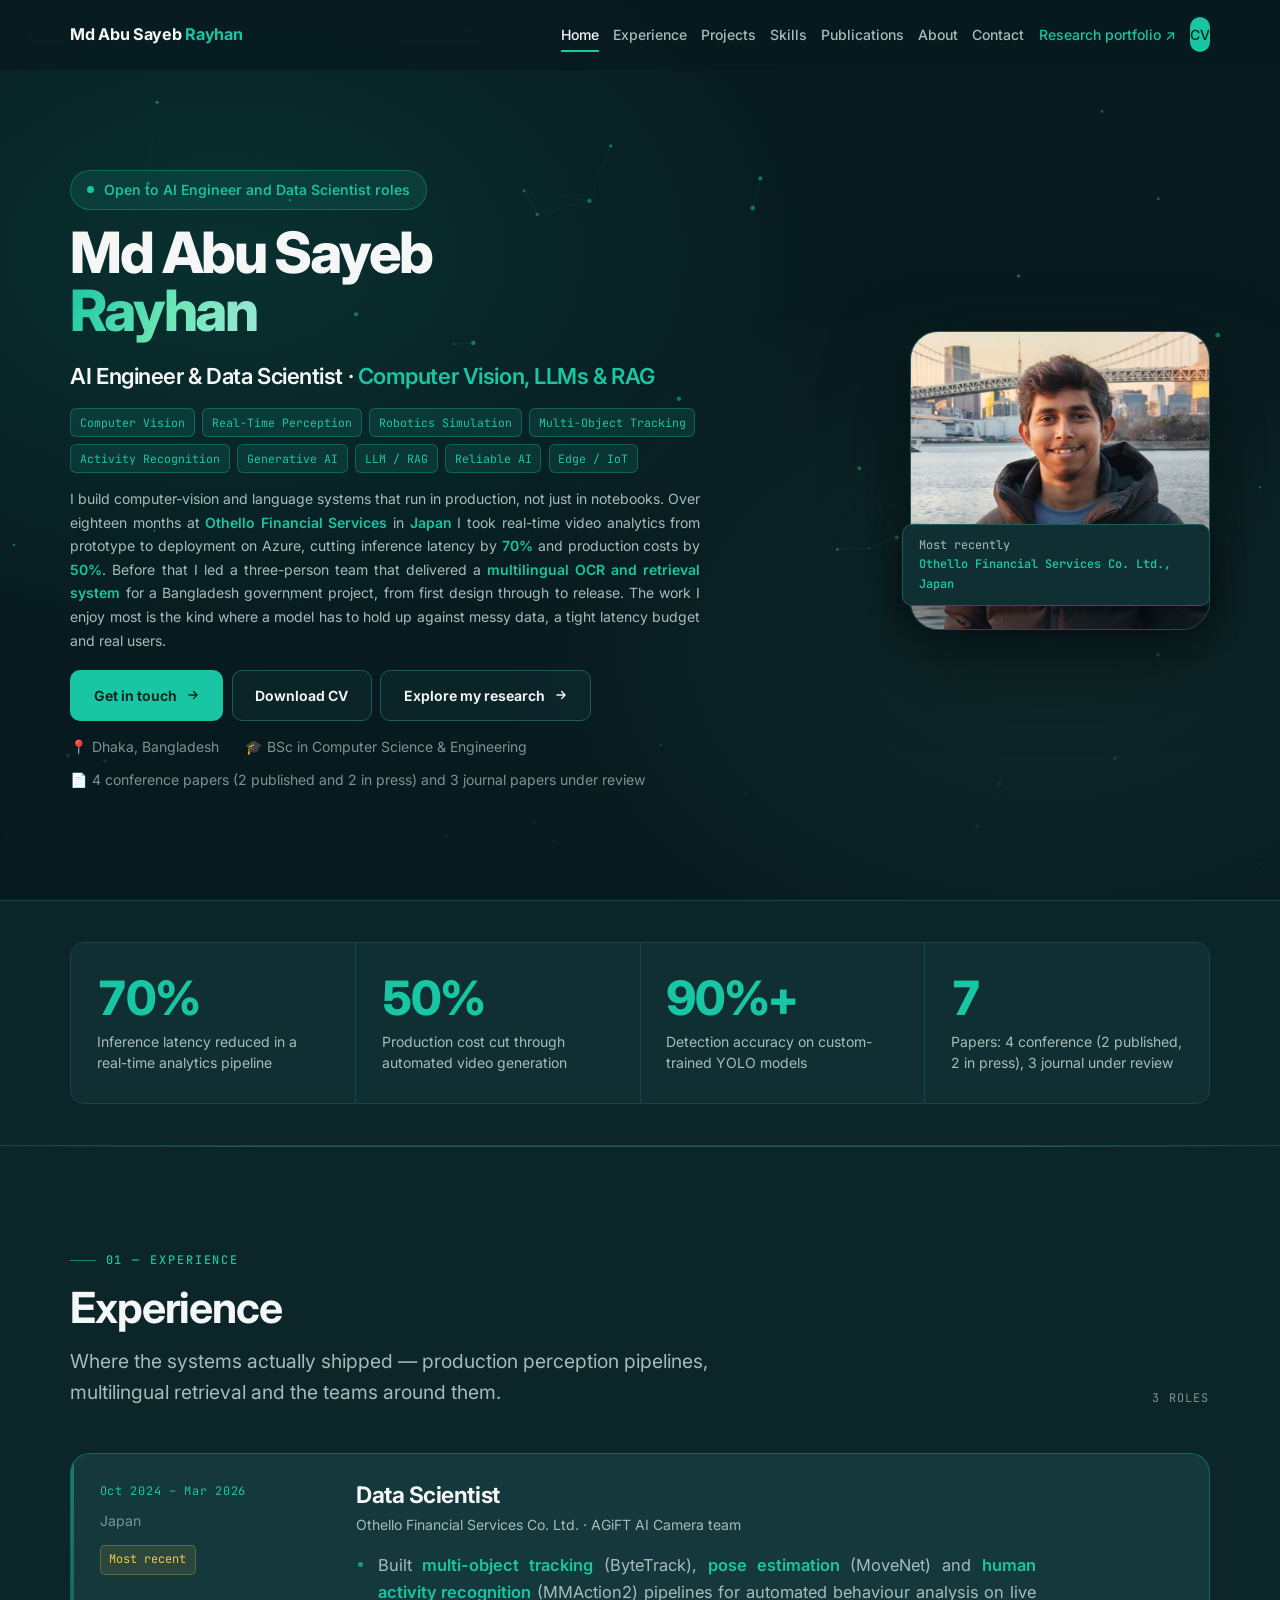
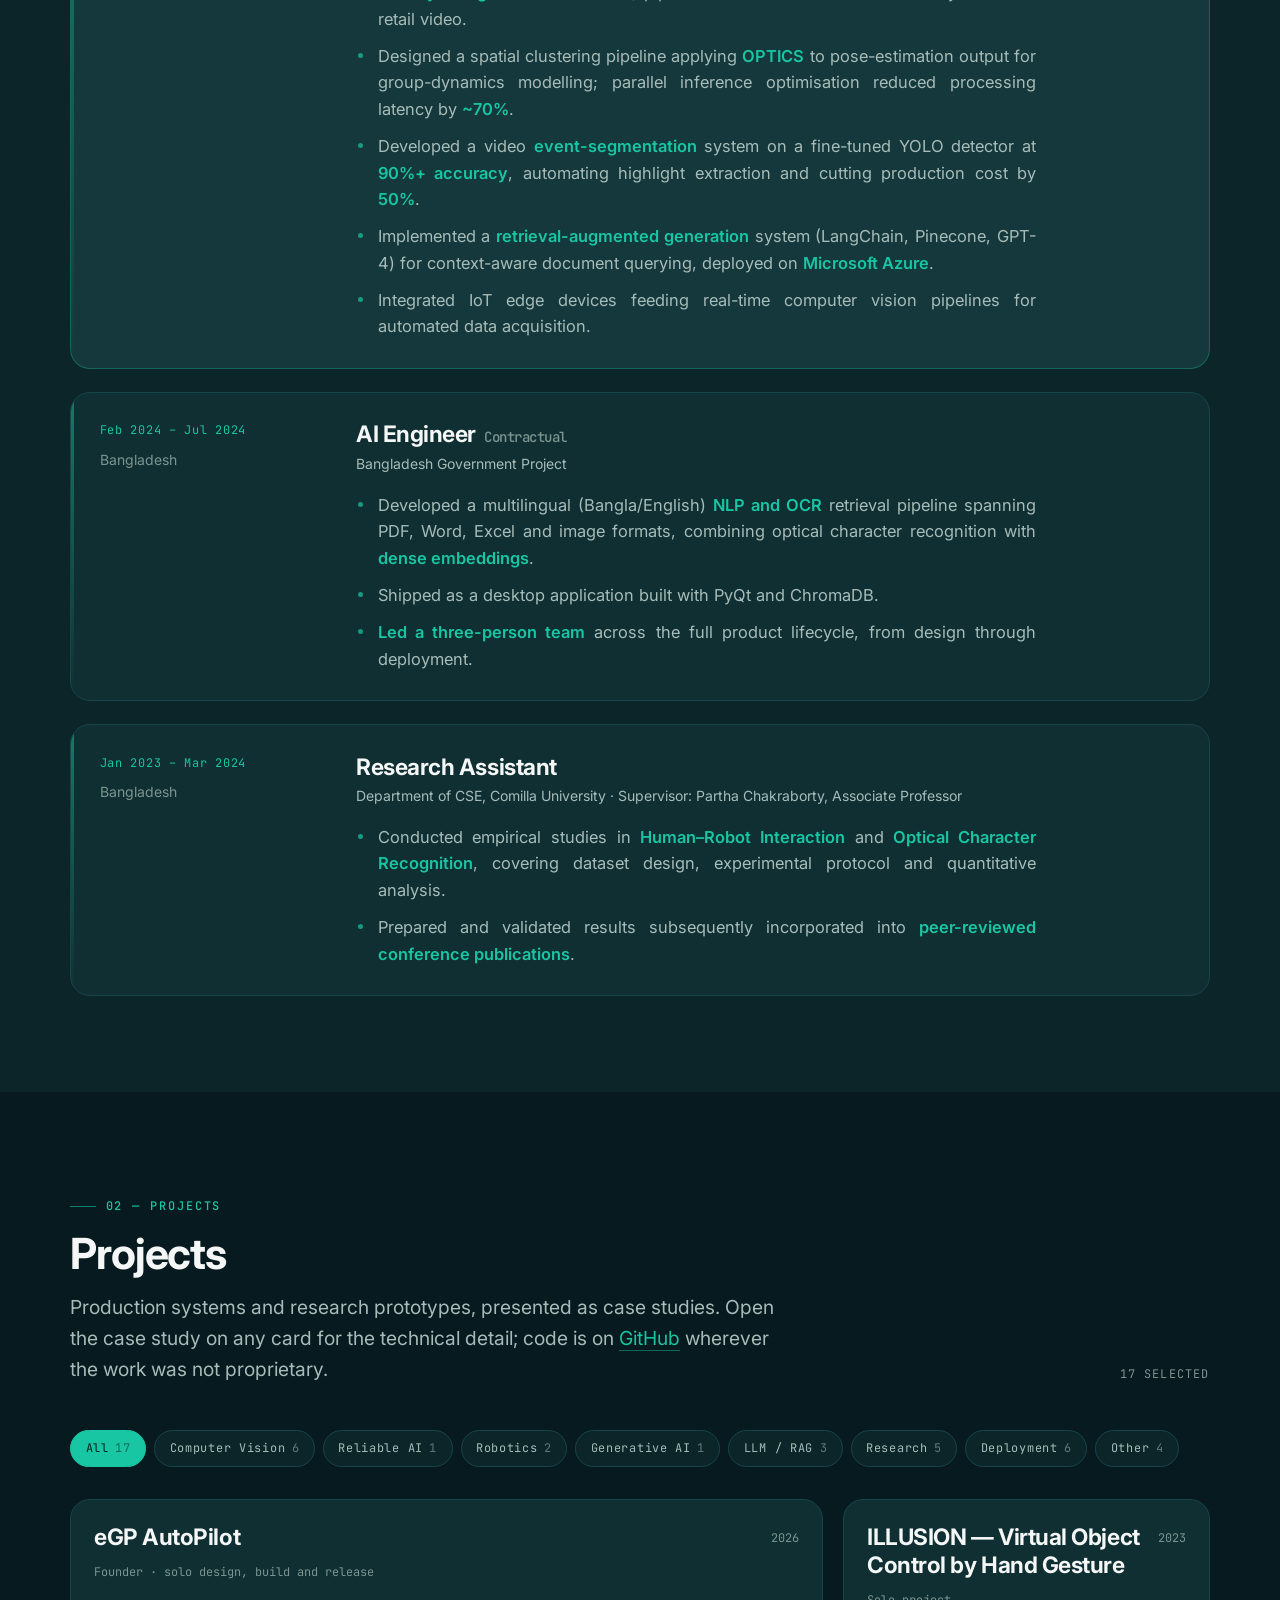
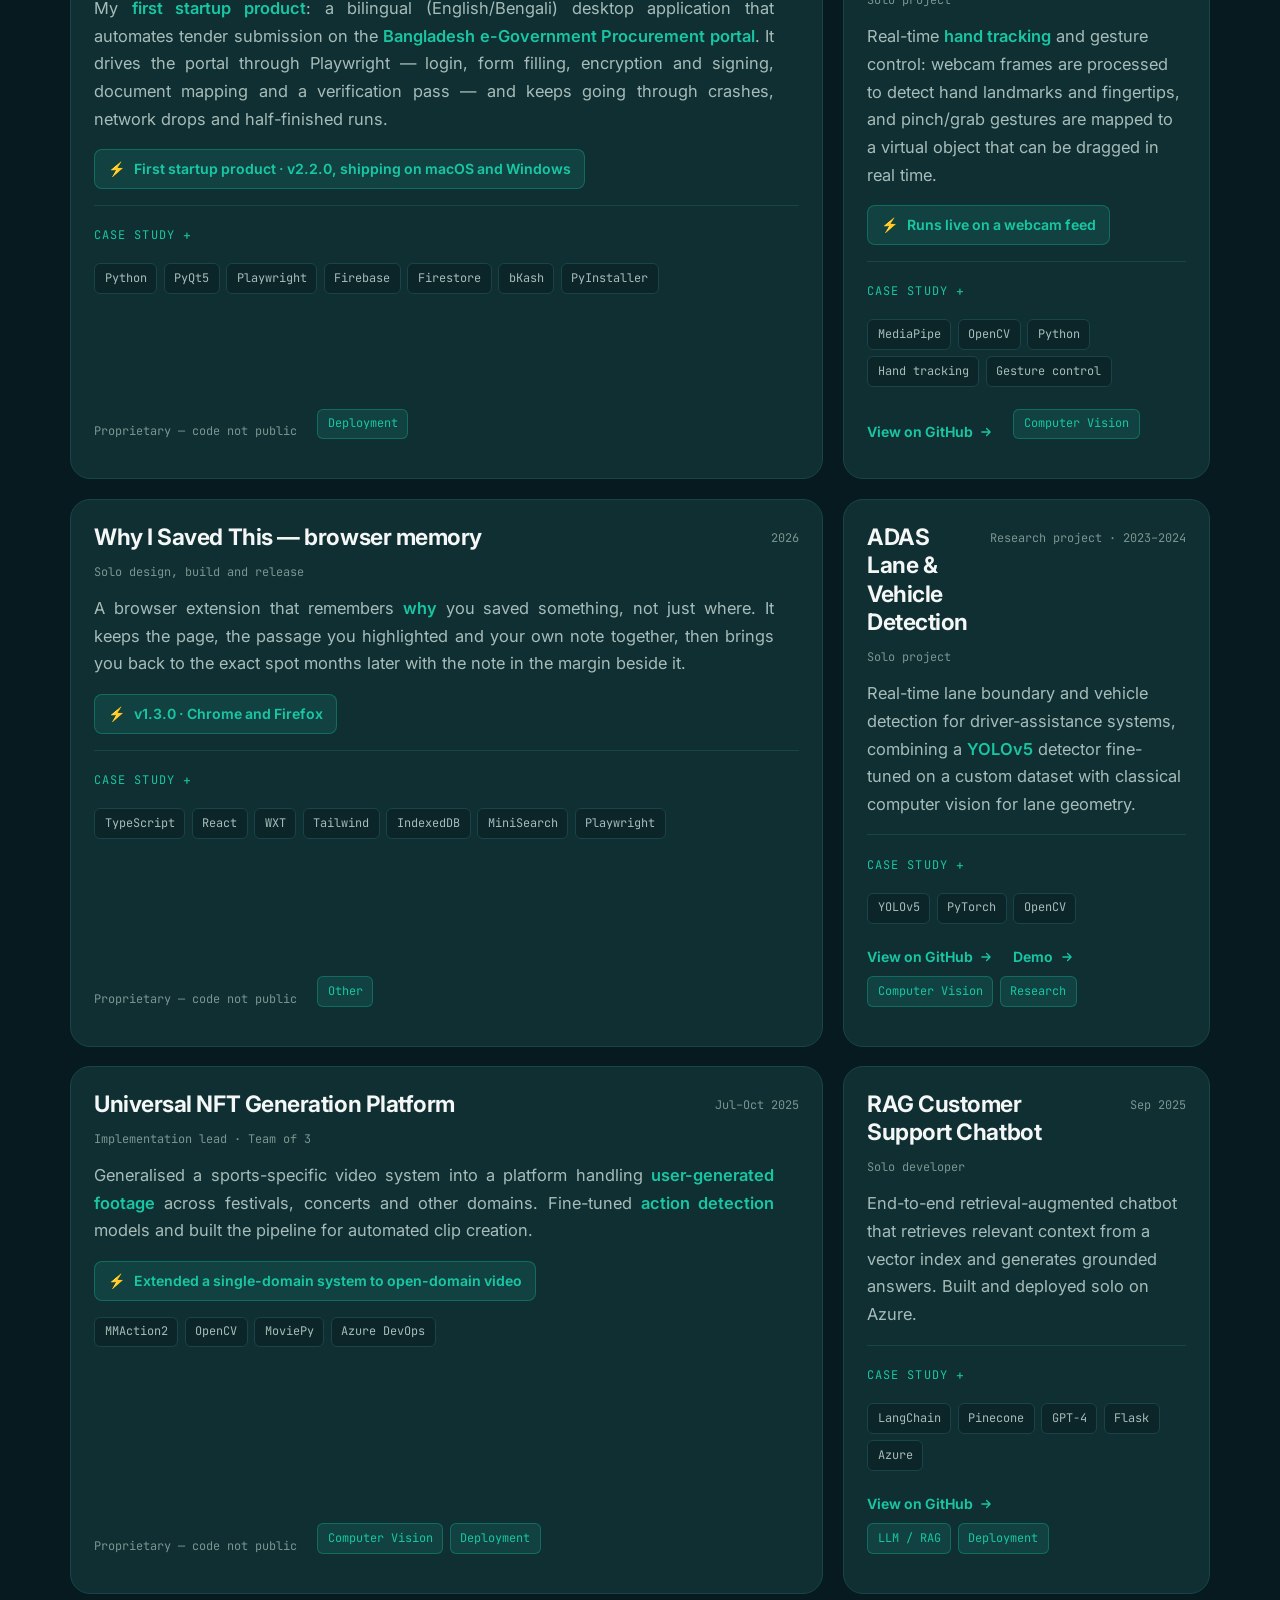
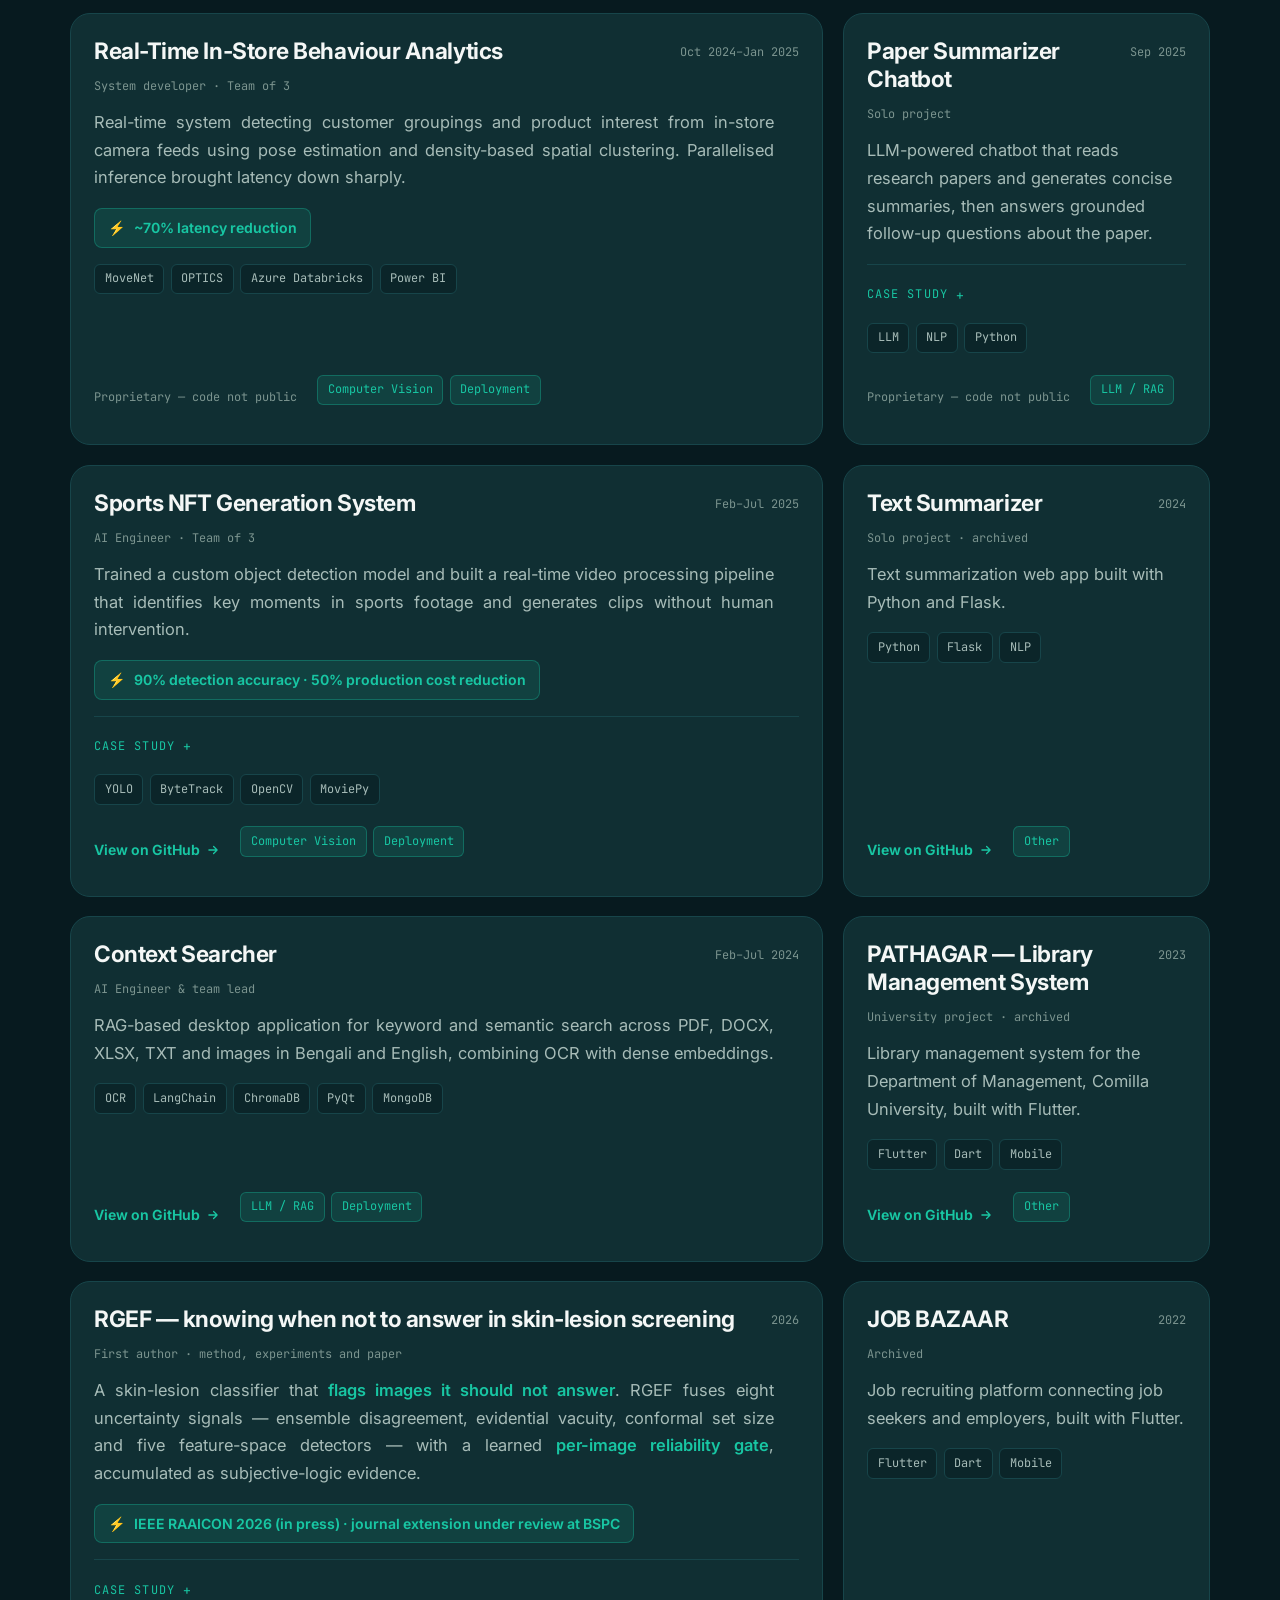
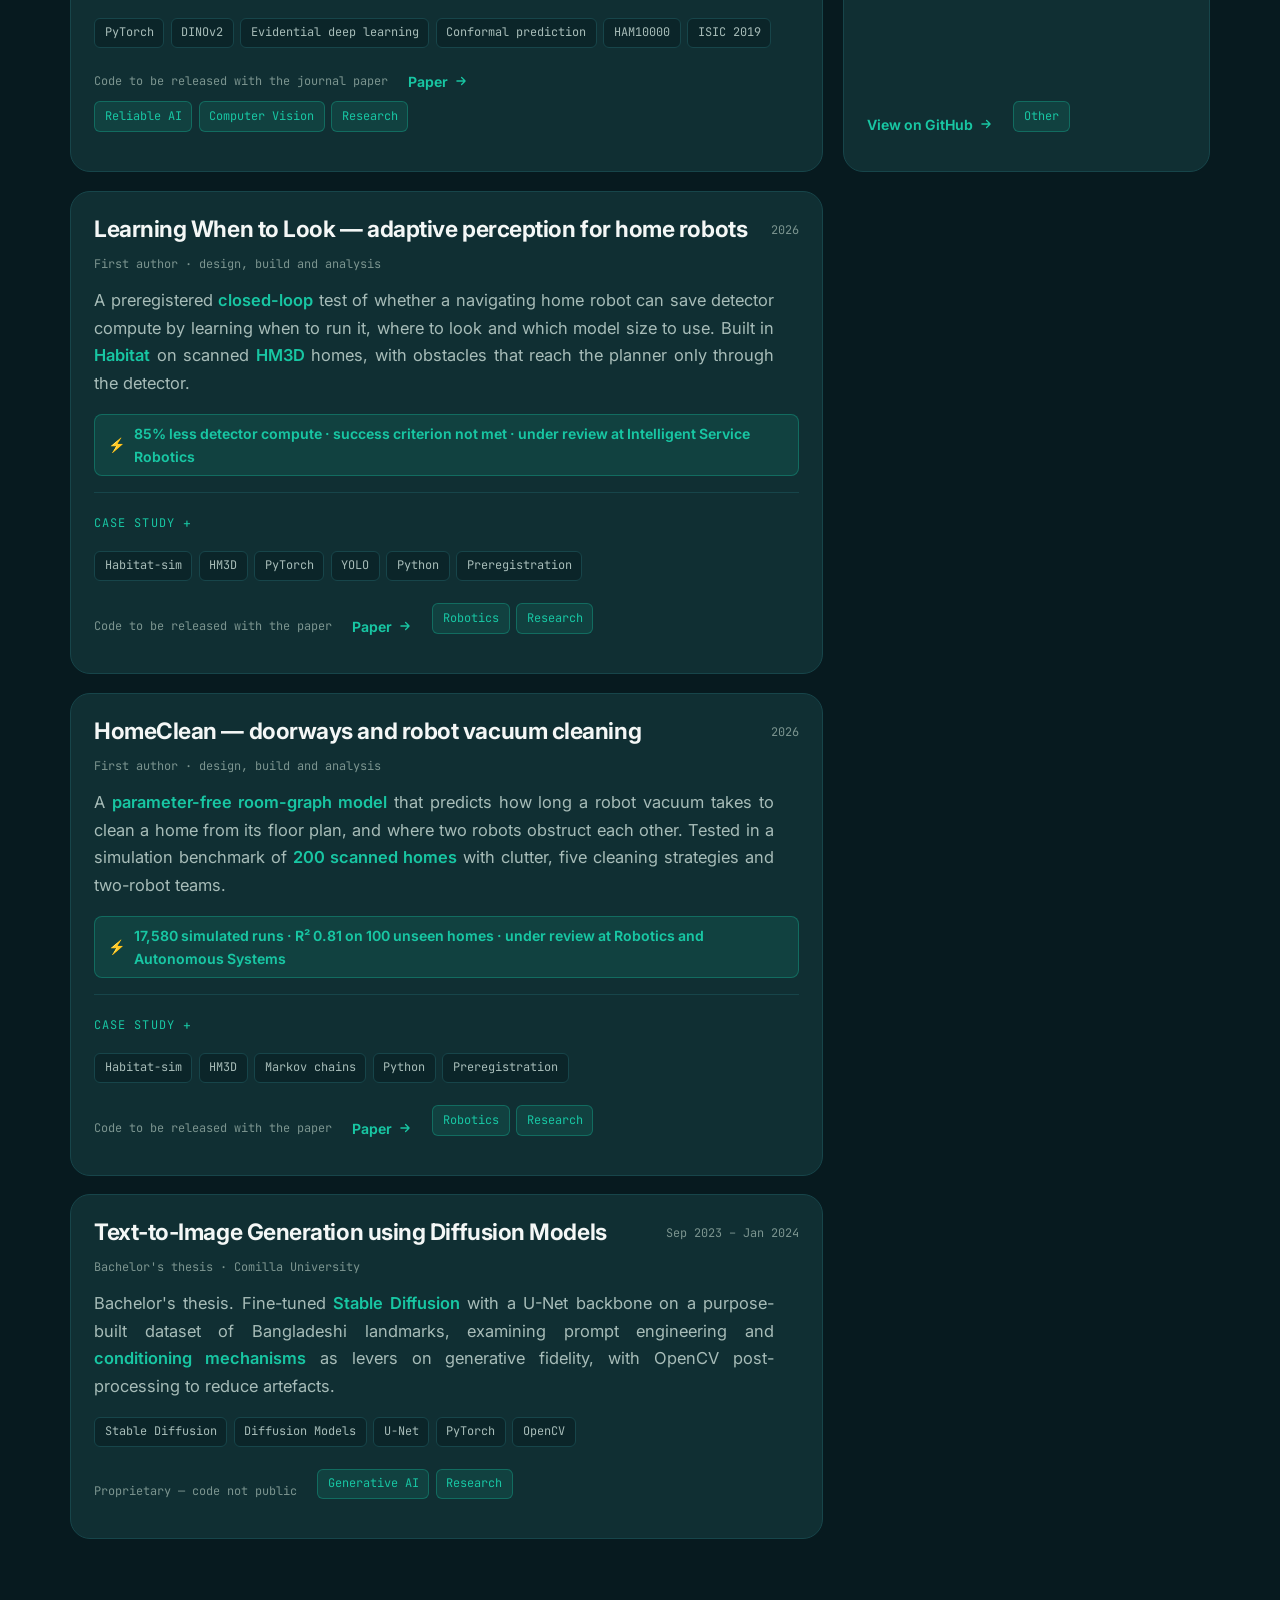
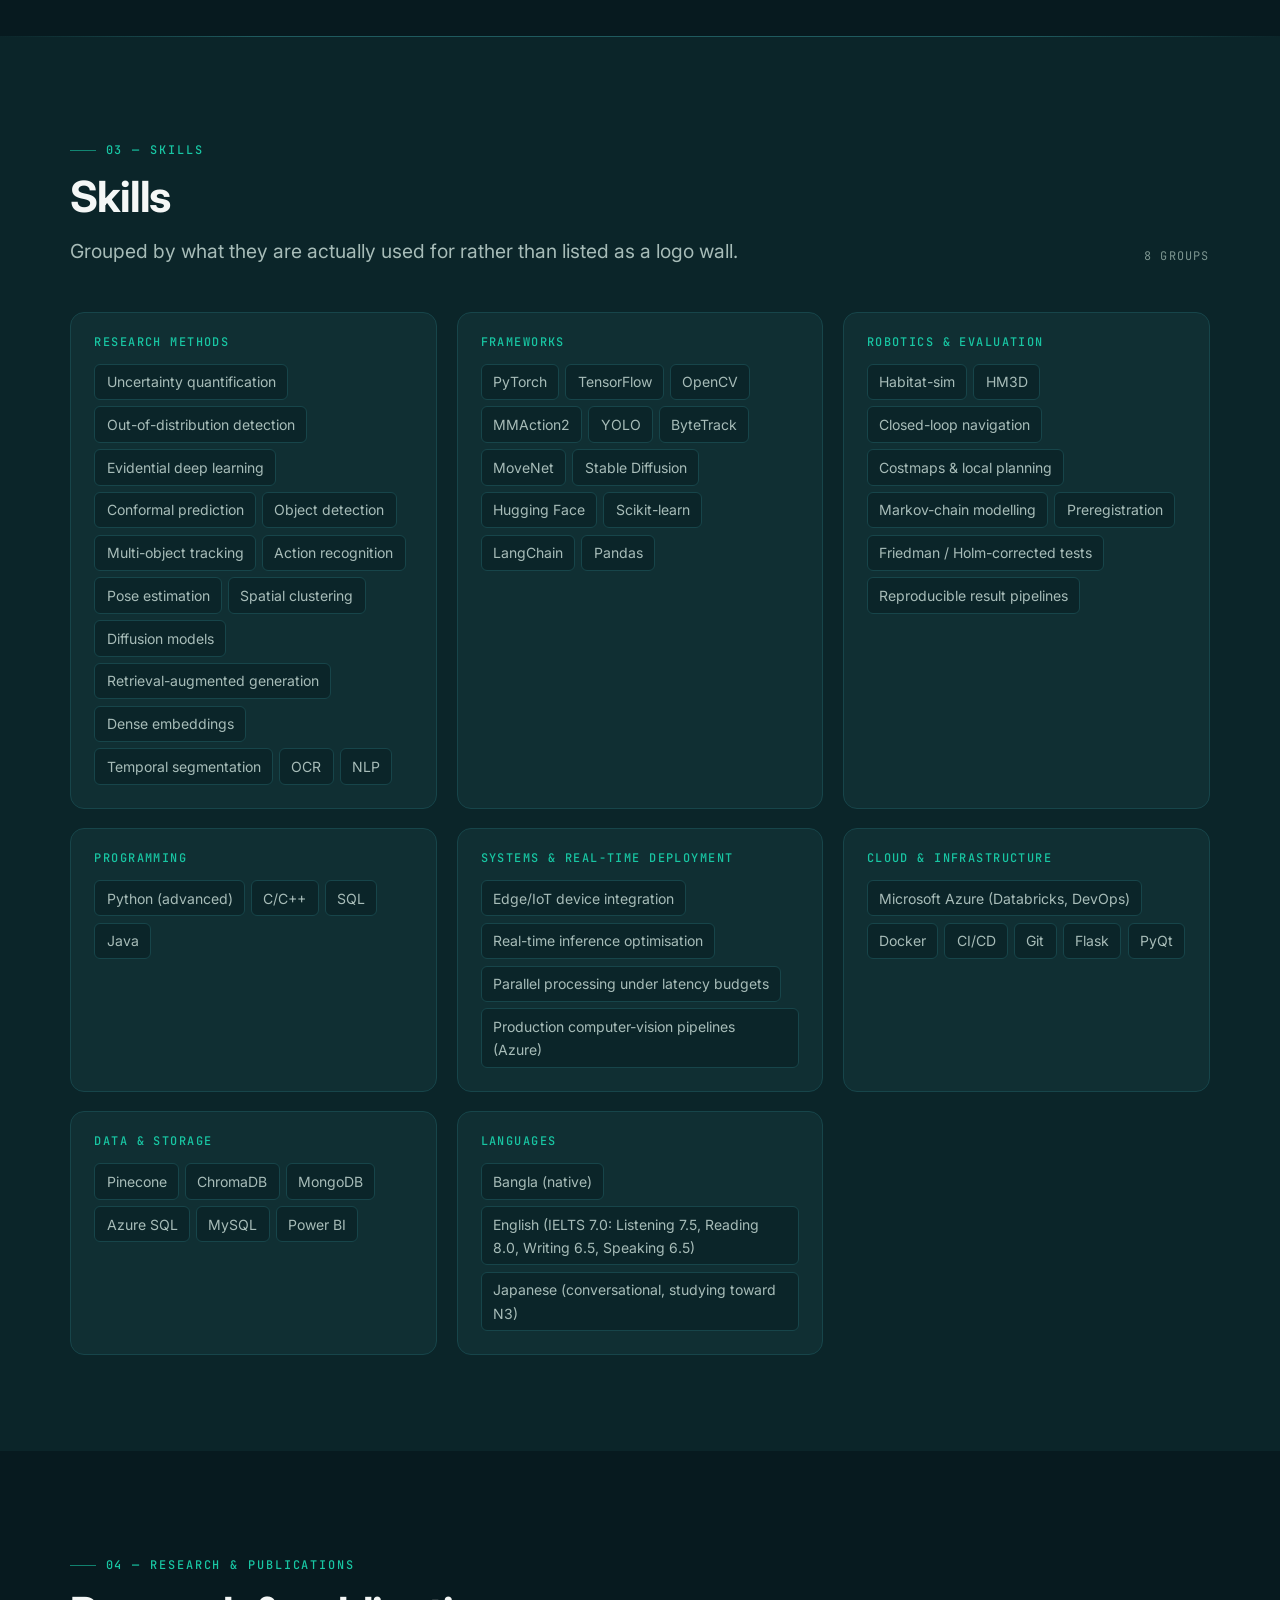
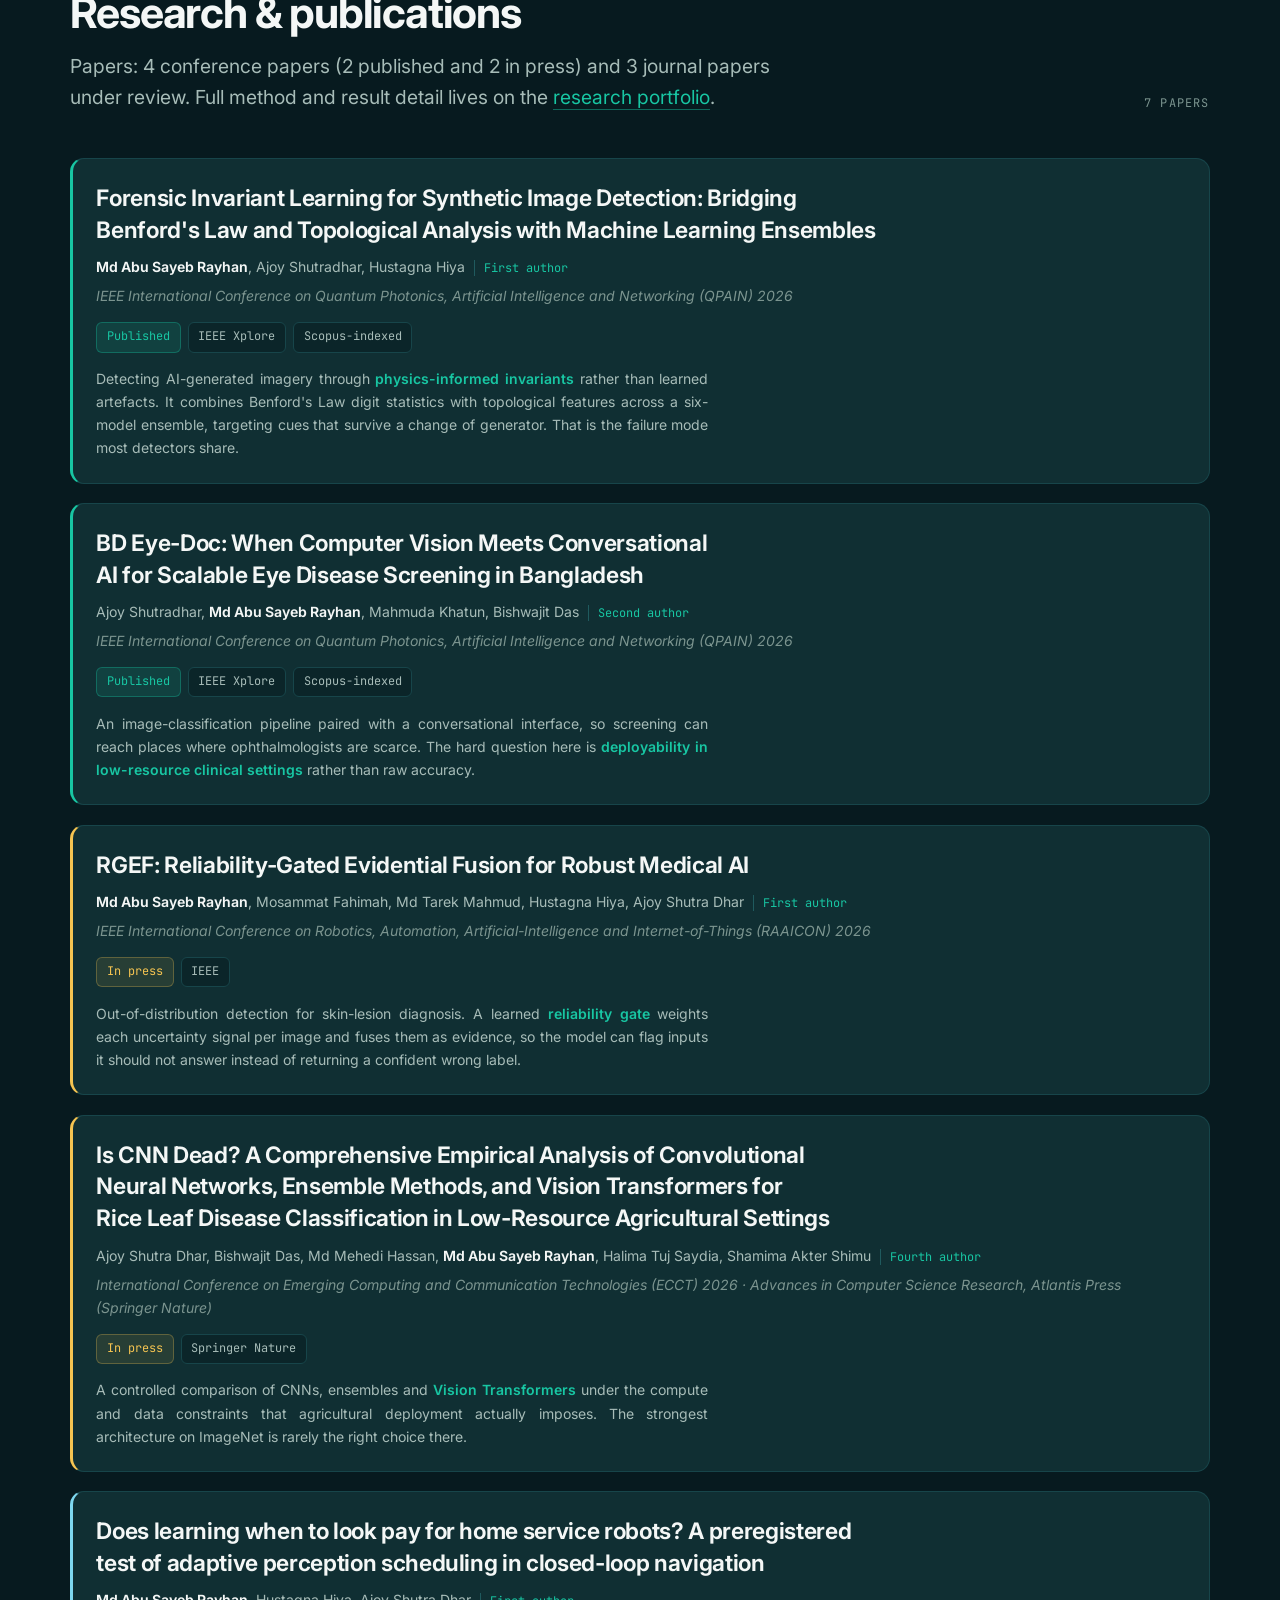
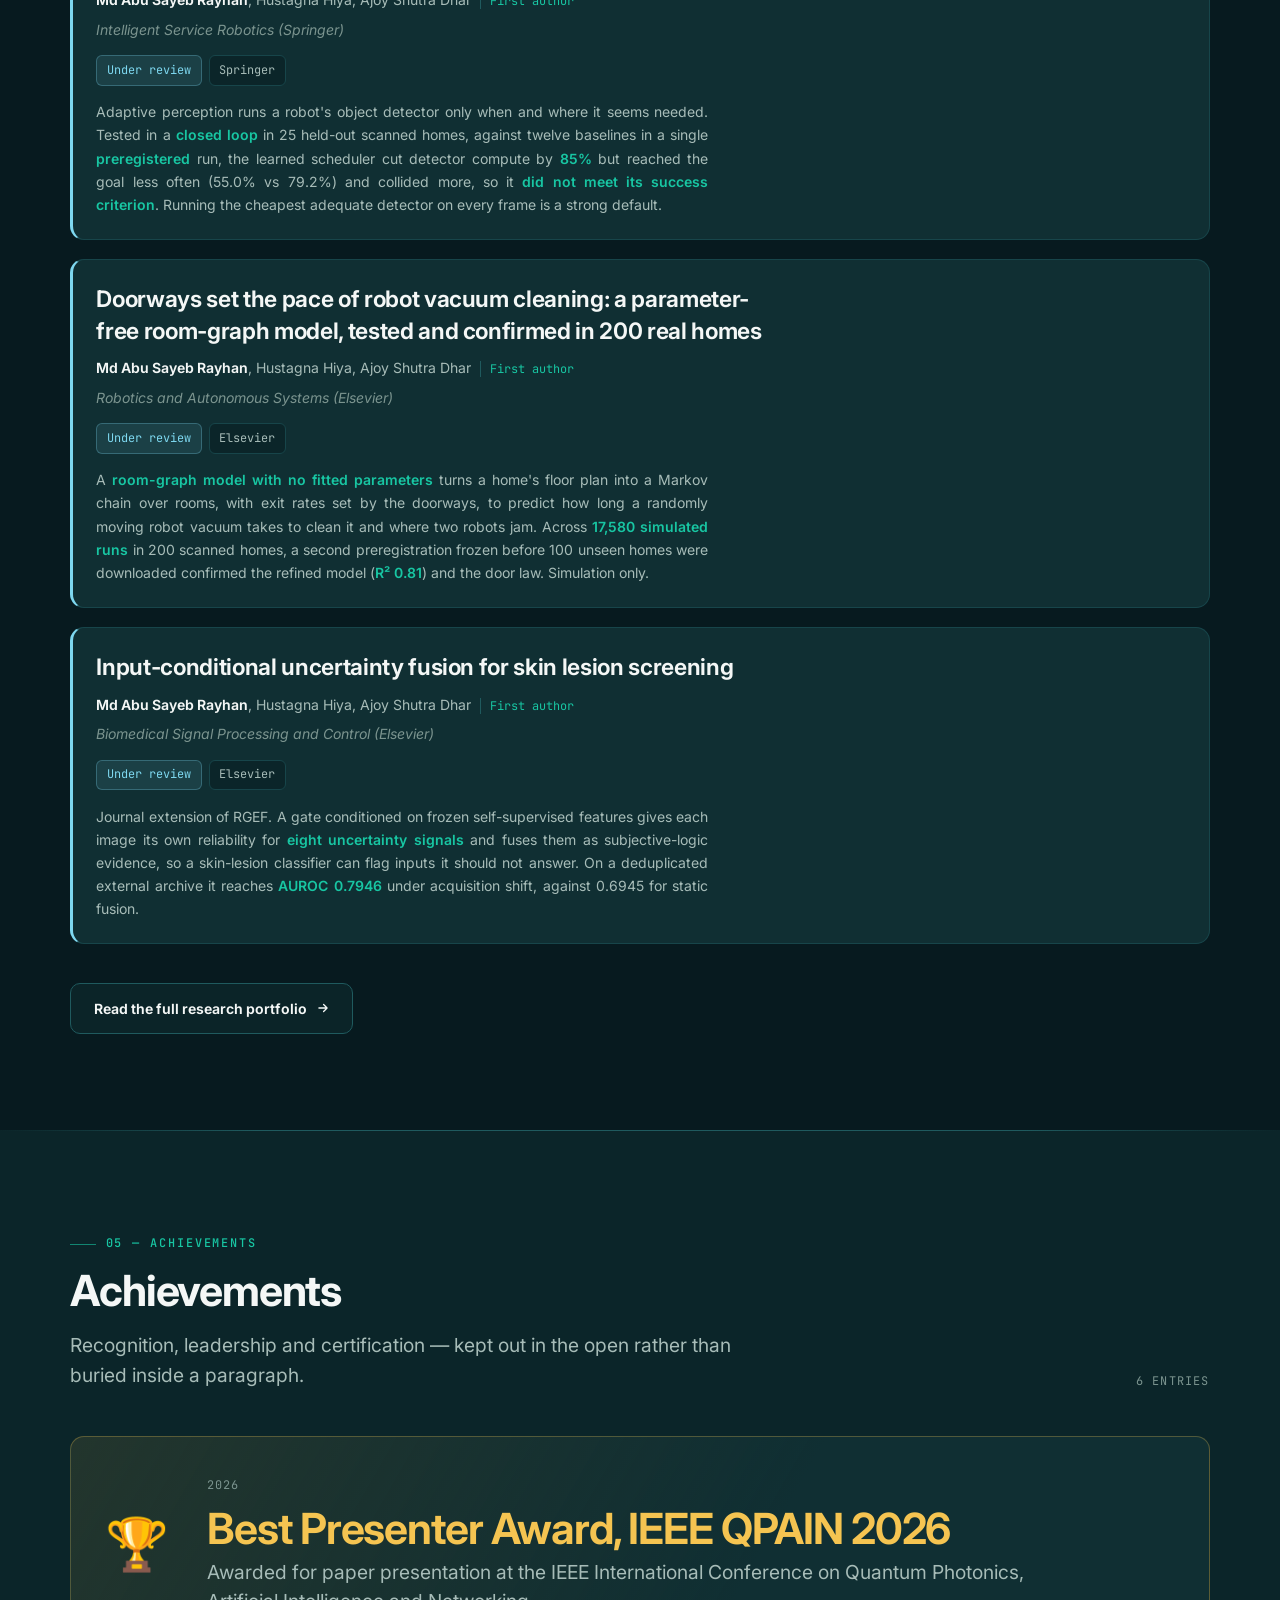
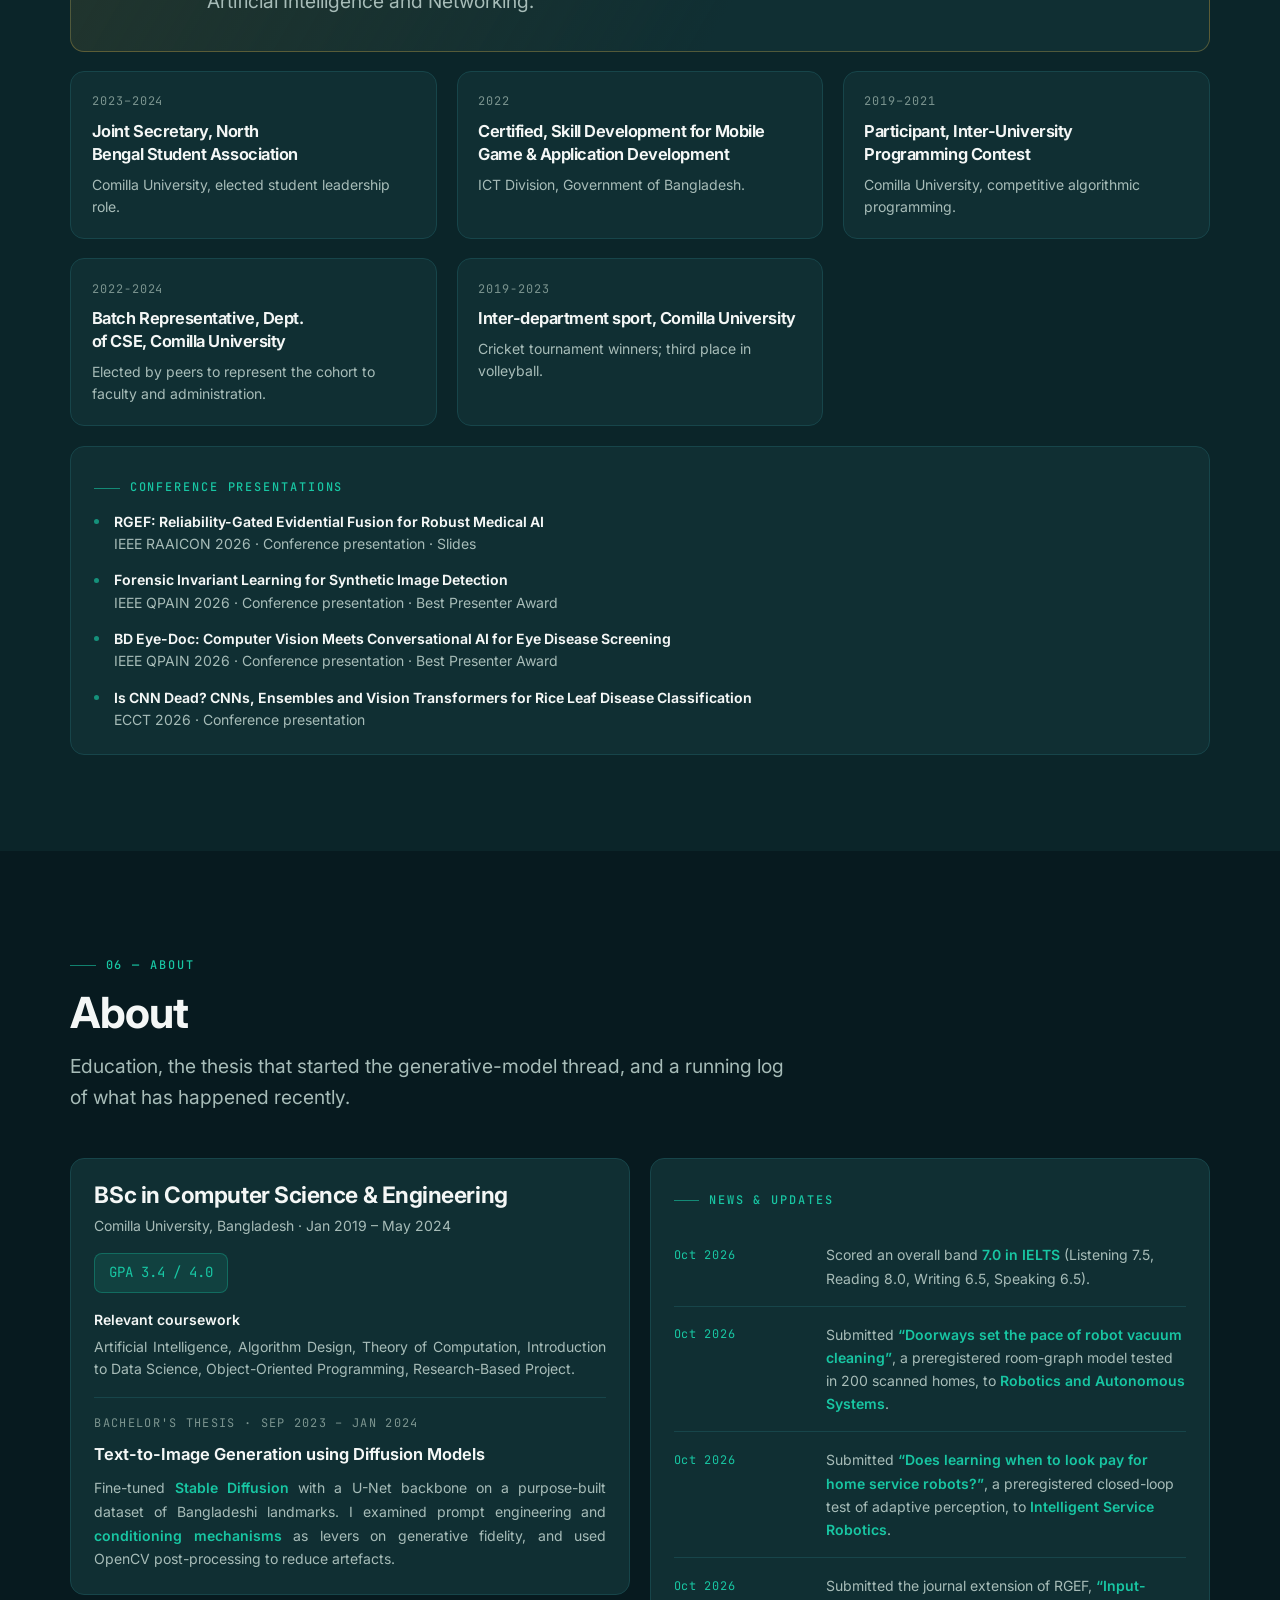
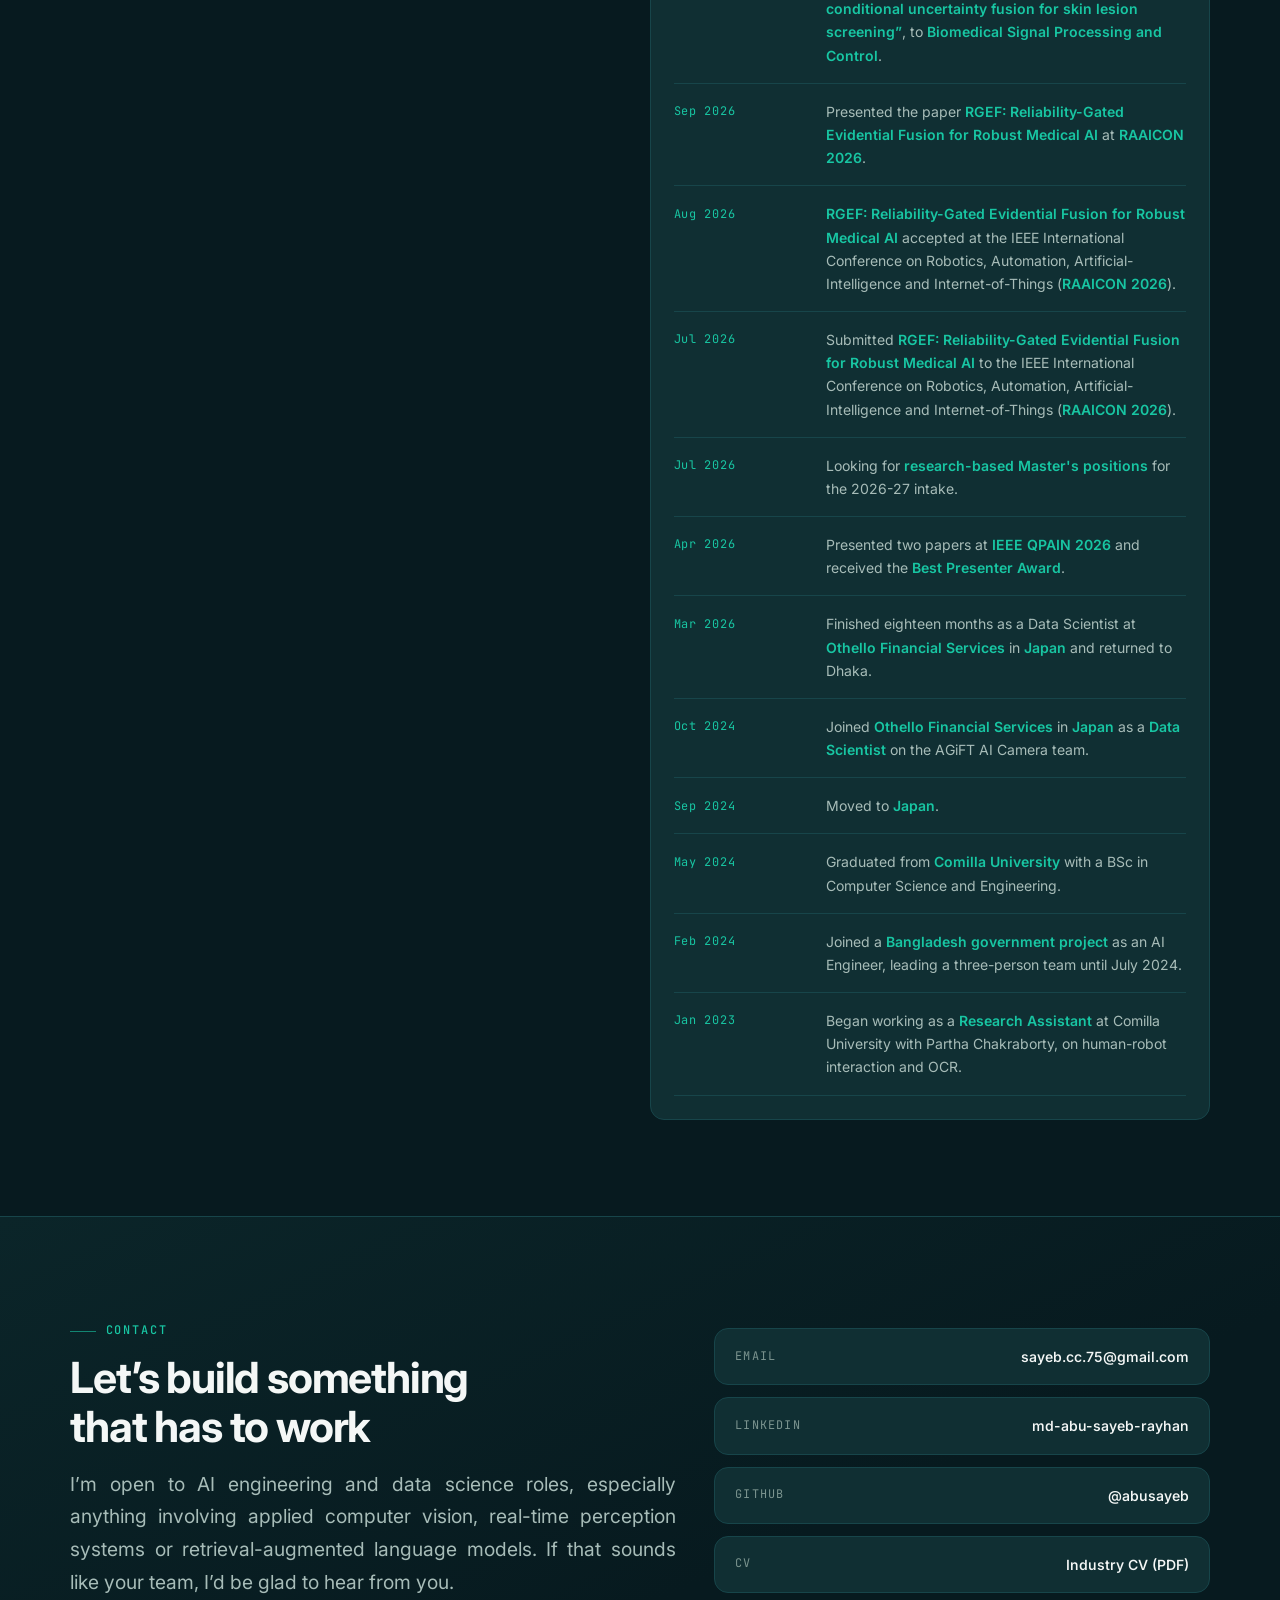
==== commit 935e73a5: "Print the research page as a two-page summary An @media print block in base.css turns the research p" ====
--- a/index.html
+++ b/index.html
@@ -29,7 +29,7 @@
 <link rel="preconnect" href="https://fonts.gstatic.com" crossorigin>
 <link rel="preload" as="style" href="https://fonts.googleapis.com/css2?family=Inter:wght@400;500;600;700;800&family=JetBrains+Mono:wght@400;500&display=swap">
 <link rel="stylesheet" href="https://fonts.googleapis.com/css2?family=Inter:wght@400;500;600;700;800&family=JetBrains+Mono:wght@400;500&display=swap">
-<link rel="stylesheet" href="assets/base.css?v=44">
+<link rel="stylesheet" href="assets/base.css?v=45">
 
 <style>
 /* ---- Industry identity: deep navy + emerald. Same design language as the
@@ -150,6 +150,6 @@
   </div>
 </footer>
 
-<script src="assets/site.js?v=44" defer></script>
+<script src="assets/site.js?v=45" defer></script>
 </body>
 </html>
--- a/assets/base.css
+++ b/assets/base.css
@@ -1028,3 +1028,106 @@
   .contact-row .v{text-align:left}
   .foot-in{flex-direction:column;align-items:flex-start}
 }
+
+/* ---------------------------------------------------------------- print */
+
+/* The research page prints as a short, ink-friendly summary for application
+   files: who I am, experience, publications, education and interests. Media,
+   navigation, case studies and narrative sections are left to the web page. */
+@media print{
+  @page{size:A4;margin:10mm 12mm}
+  /* html:root outranks the page's own :root colour block, which loads after this file */
+  html:root{
+    --bg:#fff;--bg-2:#fff;--card:#fff;--card-2:#fff;--line:#d5d9e0;--line-2:#c4c9d2;
+    --text:#111;--muted:#2b2f36;--dim:#555;--soft:#2b2f36;
+    --accent:#1F3A5F;--accent-2:#1F3A5F;--accent-dim:transparent;--accent-line:#9aa8bb;
+  }
+  html{font-size:8.2pt}
+  body{background:#fff!important;color:#111}
+  *,*::before,*::after{box-shadow:none!important;text-shadow:none!important;animation:none!important;transition:none!important}
+  .js [data-reveal],[data-reveal]{opacity:1!important;transform:none!important}
+  a{color:inherit;text-decoration:none}
+  .grad{background:none!important;-webkit-text-fill-color:#1F3A5F!important;color:#1F3A5F!important}
+  .hero::before,.hero::after{display:none!important}
+  .hero h1 .grad::before{content:" "}
+  /* print drops the card padding, so rounded clipping would cut the first letters */
+  .proj,.tl-item,.pub,.area,.card,.edu-card,.qa-item,.stat,.stats{border-radius:0!important;overflow:visible!important}
+
+  /* leave out what does not work on paper */
+  .nav,.skip,.hero-viz,canvas,.hero-cta,.hero-badge,.portrait,.focus-bar,.filters,#projEmpty,
+  .case,.proj-foot,.bib,.bib-btn,.foot,.load-state,video,.sec-aside,.sec-sub,.stat:hover{display:none!important}
+  body[data-page="research"] :is(#news,#profile,#skills,#direction,#contact,#achievements,#projects){display:none!important}
+  body[data-page="research"] .statement,
+  body[data-page="research"] #engineering .stats,
+  body[data-page="research"] #engineering .grid-auto,
+  body[data-page="research"] #engineering .eyebrow + .grid-auto,
+  body[data-page="research"] #engineering h3.eyebrow{display:none!important}
+
+  /* density */
+  .shell{max-width:none!important;padding-inline:0!important;width:100%!important}
+  .section,.stats-band{padding-block:.45rem!important;background:#fff!important;border:0!important}
+  .section--band{background:#fff!important}
+  .sec-head{margin-bottom:.4rem!important;padding:0!important;display:block!important}
+  .sec-head .eyebrow{display:none}
+  .sec-title{font-size:11.5pt!important;margin:0!important;padding-bottom:.15rem;border-bottom:1.5px solid #1F3A5F;color:#1F3A5F}
+  .hero{min-height:0!important;padding:0 0 .3rem!important;background:#fff!important}
+  .hero-grid{display:block!important;min-height:0!important}
+  .hero h1{font-size:19pt!important;line-height:1.1;margin:0}
+  .hero h1 br{display:none}
+  .hero-role{font-size:10pt!important;margin:.15rem 0 0!important}
+  .hero-lead{font-size:9.5pt!important;margin:.15rem 0 .3rem!important}
+  .hero-focus{display:none!important}
+  .hero-desc{font-size:8.8pt!important;margin:.3rem 0!important;max-width:none!important}
+  .hero-meta{display:flex;flex-wrap:wrap;gap:.2rem 1rem;font-size:8.2pt;margin-top:.3rem!important}
+  .chip{border:1px solid #c4c9d2!important;background:#fff!important;color:#2b2f36!important;padding:.05rem .4rem!important;font-size:7.4pt!important}
+  .kw{color:#111!important;font-weight:700}
+
+  .stats{border:1px solid #d5d9e0!important;grid-template-columns:repeat(4,1fr)!important}
+  .stat{padding:.35rem .5rem!important;background:#fff!important}
+  .stat-n{font-size:12pt!important;margin-bottom:.1rem!important;color:#1F3A5F!important}
+  .stat-l{font-size:7.6pt!important;max-width:none!important}
+
+  .areas{grid-template-columns:repeat(3,minmax(0,1fr))!important;gap:.35rem .8rem!important}
+  .area{padding:0!important;border:0!important;background:none!important;min-height:0!important;margin:0!important}
+  .area-n{display:none}
+  .area h3{font-size:8.8pt!important;margin:0 0 .1rem!important;color:#1F3A5F}
+  .area p{display:none!important}
+  .areas{grid-template-columns:repeat(3,minmax(0,1fr))!important}
+  .area h3 br{display:none}
+
+  .timeline{gap:.4rem!important}
+  .tl-where{display:none!important}
+  .tl-item{grid-template-columns:5.6rem 1fr!important;gap:.6rem!important;padding:0!important;border:0!important;background:none!important}
+  .tl-item::before{display:none}
+  .tl-role{font-size:9pt!important}
+  .tl-org,.tl-when,.tl-where{font-size:7.8pt!important}
+  .bullets li{font-size:7.7pt!important;line-height:1.35!important;margin:0!important}
+
+  #publications h3.eyebrow{display:block;font-size:7.6pt;margin:.25rem 0 .2rem!important;color:#555}
+  .pubs{display:block!important}
+  .pub{padding:.15rem 0 .25rem!important;border:0!important;border-bottom:1px solid #e3e6eb!important;background:none!important;break-inside:avoid}
+  .pub-title{font-size:8.8pt!important;line-height:1.3!important}
+  .pub-authors,.pub-venue{font-size:7.8pt!important;margin:.05rem 0!important}
+  .pub-meta{margin:.1rem 0 0!important;gap:.25rem!important}
+  .pub-note,.pub-contrib{display:none!important}
+
+  .projects{display:grid!important;grid-template-columns:repeat(2,minmax(0,1fr))!important;gap:.15rem .9rem!important}
+  .proj{padding:.2rem 0!important;border:0!important;border-bottom:1px solid #e3e6eb!important;background:none!important;break-inside:avoid;grid-column:auto!important}
+  .proj-head{margin:0!important}
+  .proj-title{font-size:8.6pt!important}
+  .proj-when,.proj-role{display:none!important}
+  .proj-desc,.proj .chips{display:none!important}
+  .proj-impact{font-size:7.4pt!important;font-weight:500!important;color:#2b2f36!important;margin:0!important;padding:0!important;border:0!important;background:none!important}
+  .proj-title br{display:none}
+
+  .split{display:grid!important;grid-template-columns:1.4fr 1fr!important;gap:.9rem!important}
+  .card,.edu-card{padding:0!important;border:0!important;background:none!important}
+  .edu-deg{font-size:9pt!important}
+  .edu-school,.edu-meta,.thesis-d,.list-plain li{font-size:7.6pt!important;line-height:1.35!important;margin:0 0 .15rem!important}
+  .thesis{padding:.3rem 0 0!important;border:0!important;background:none!important}
+  .thesis-t{font-size:8.4pt!important}
+  .edu-meta,.thesis-d{display:none!important}
+
+  .pub,.proj,.bullets li{break-inside:avoid}
+  h2,h3{break-after:avoid}
+}
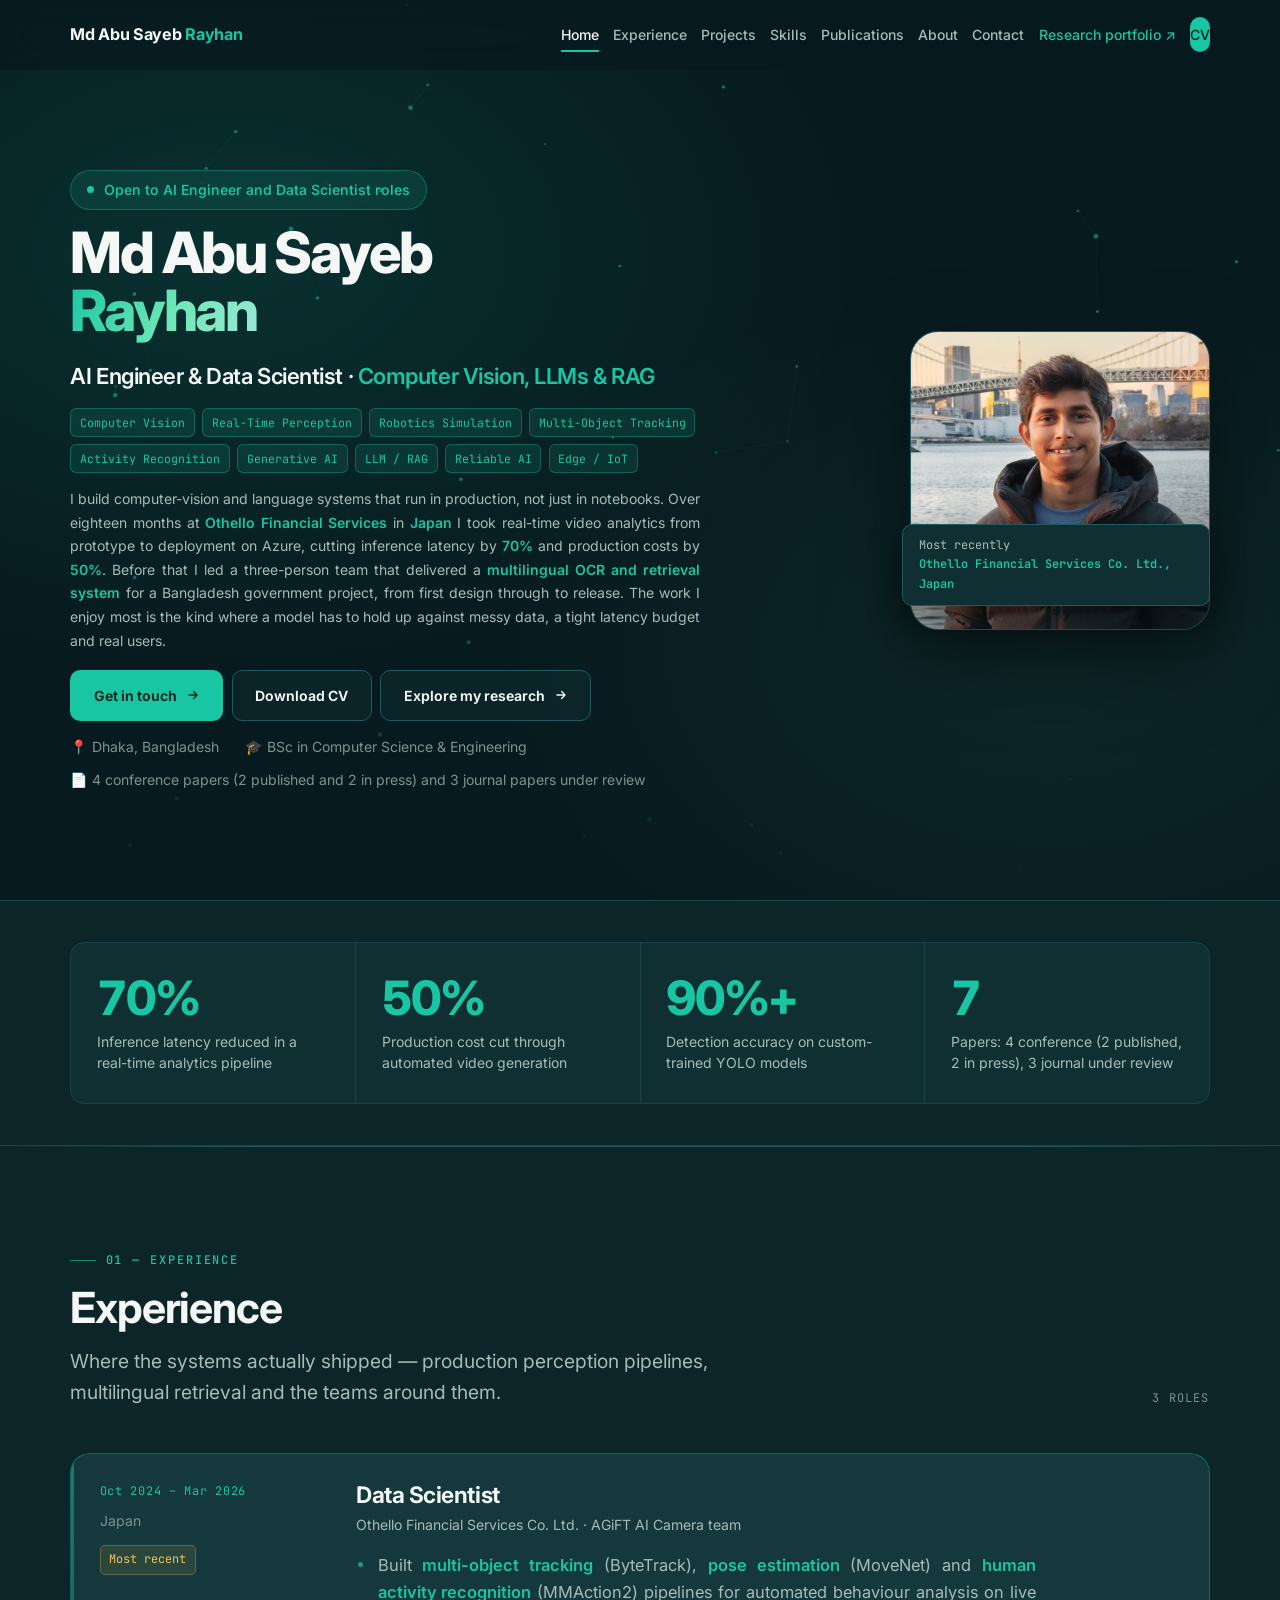
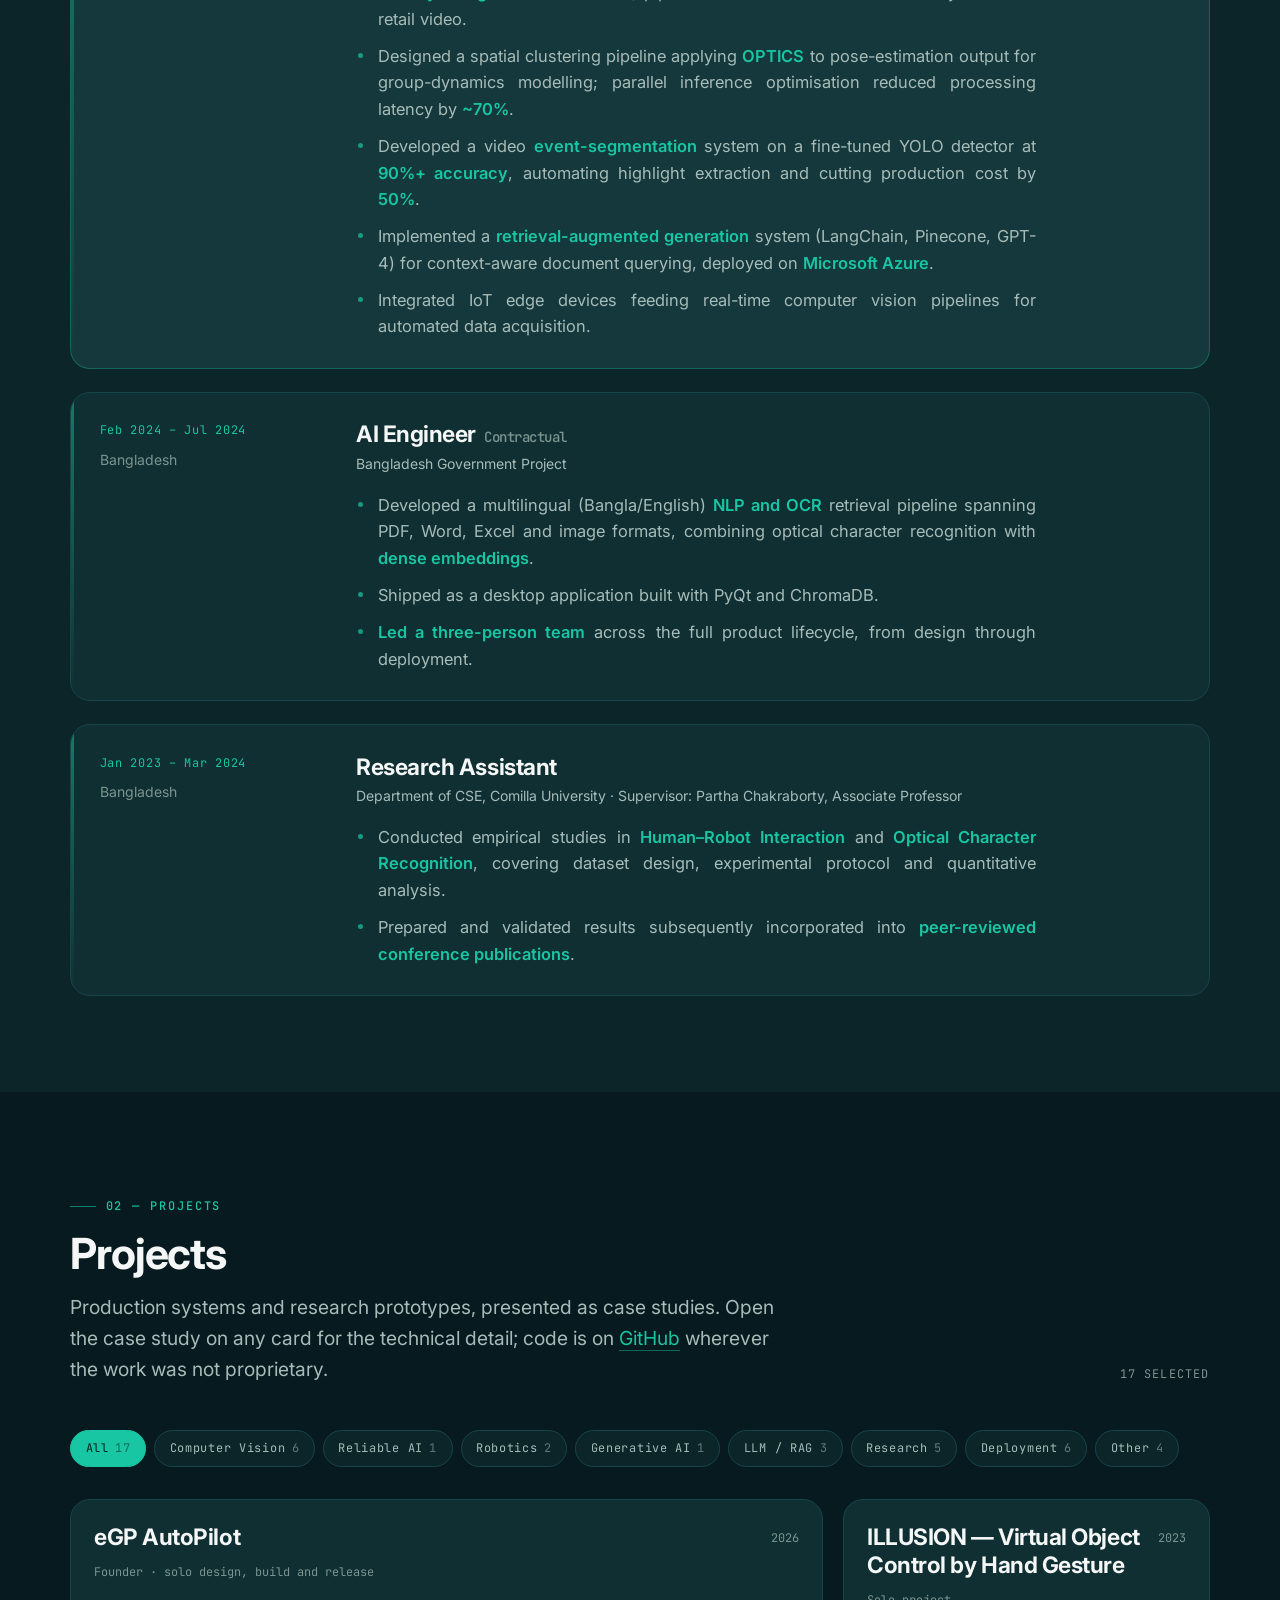
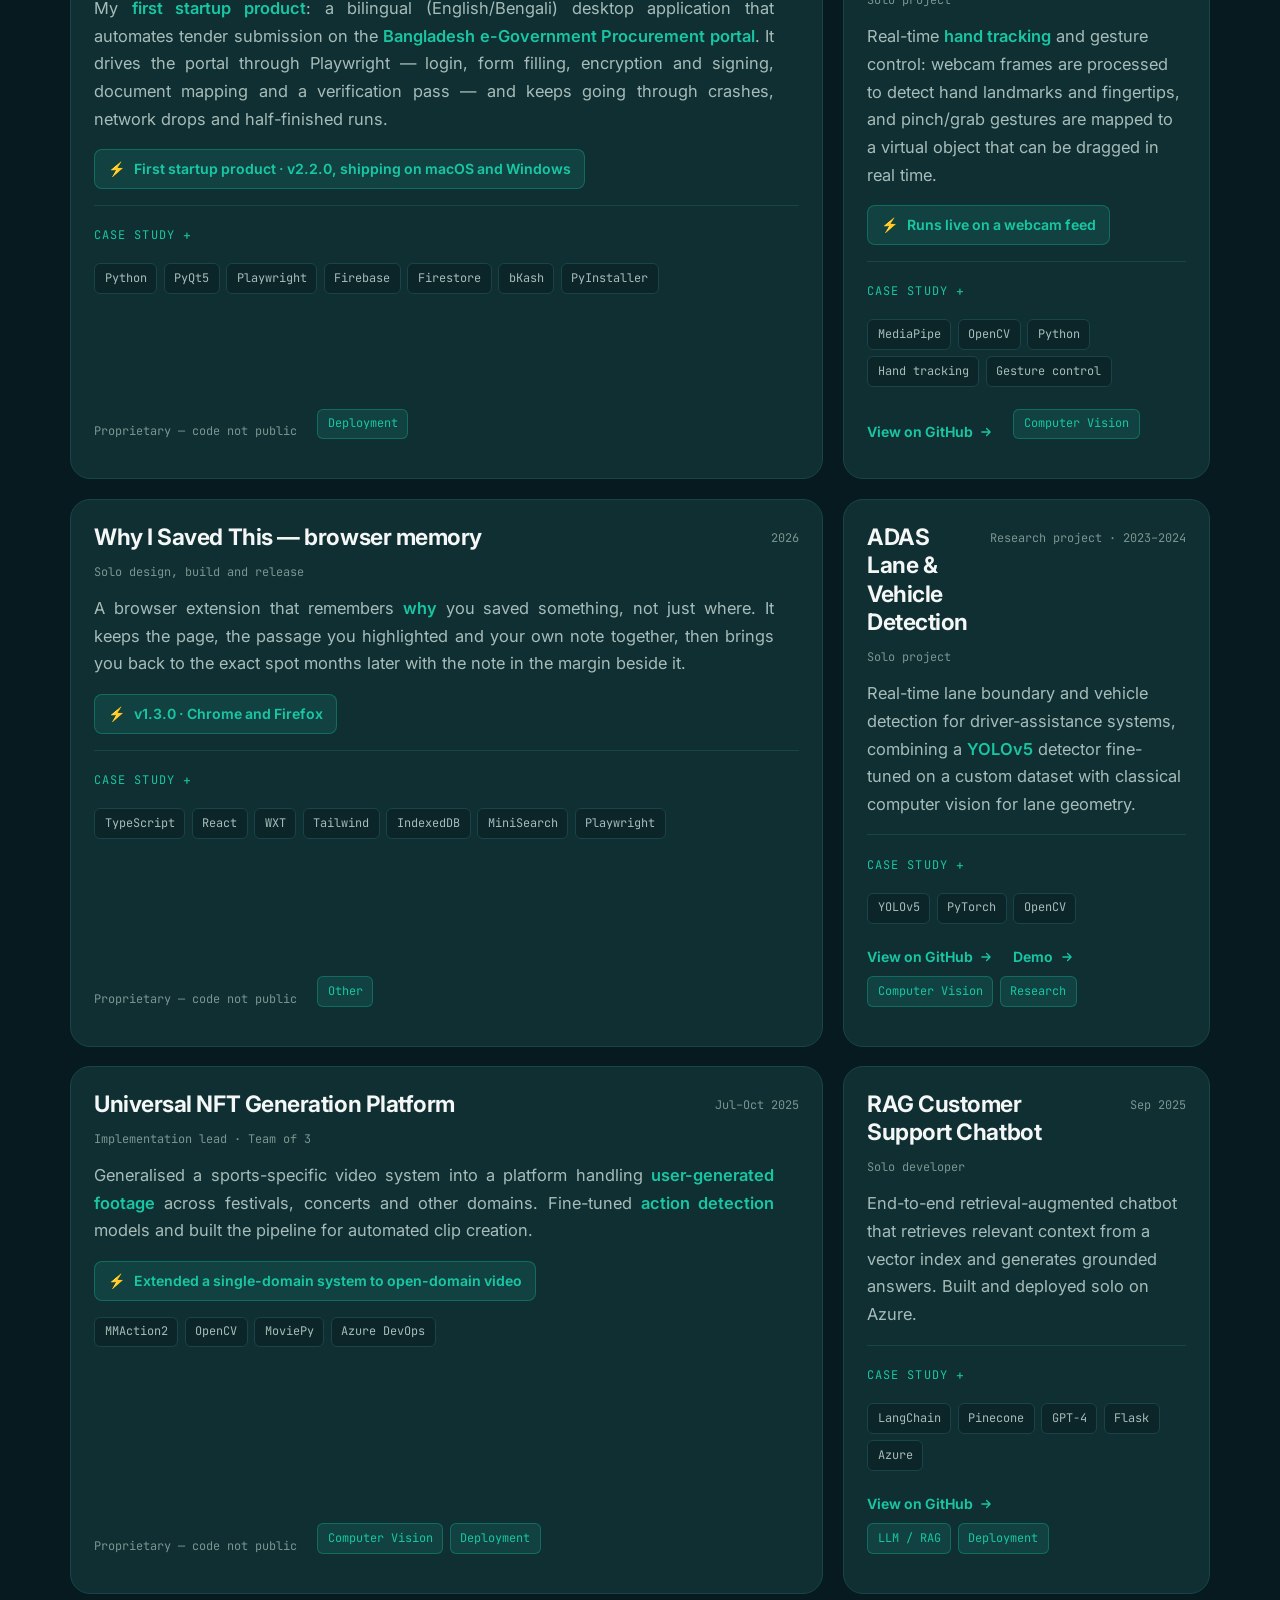
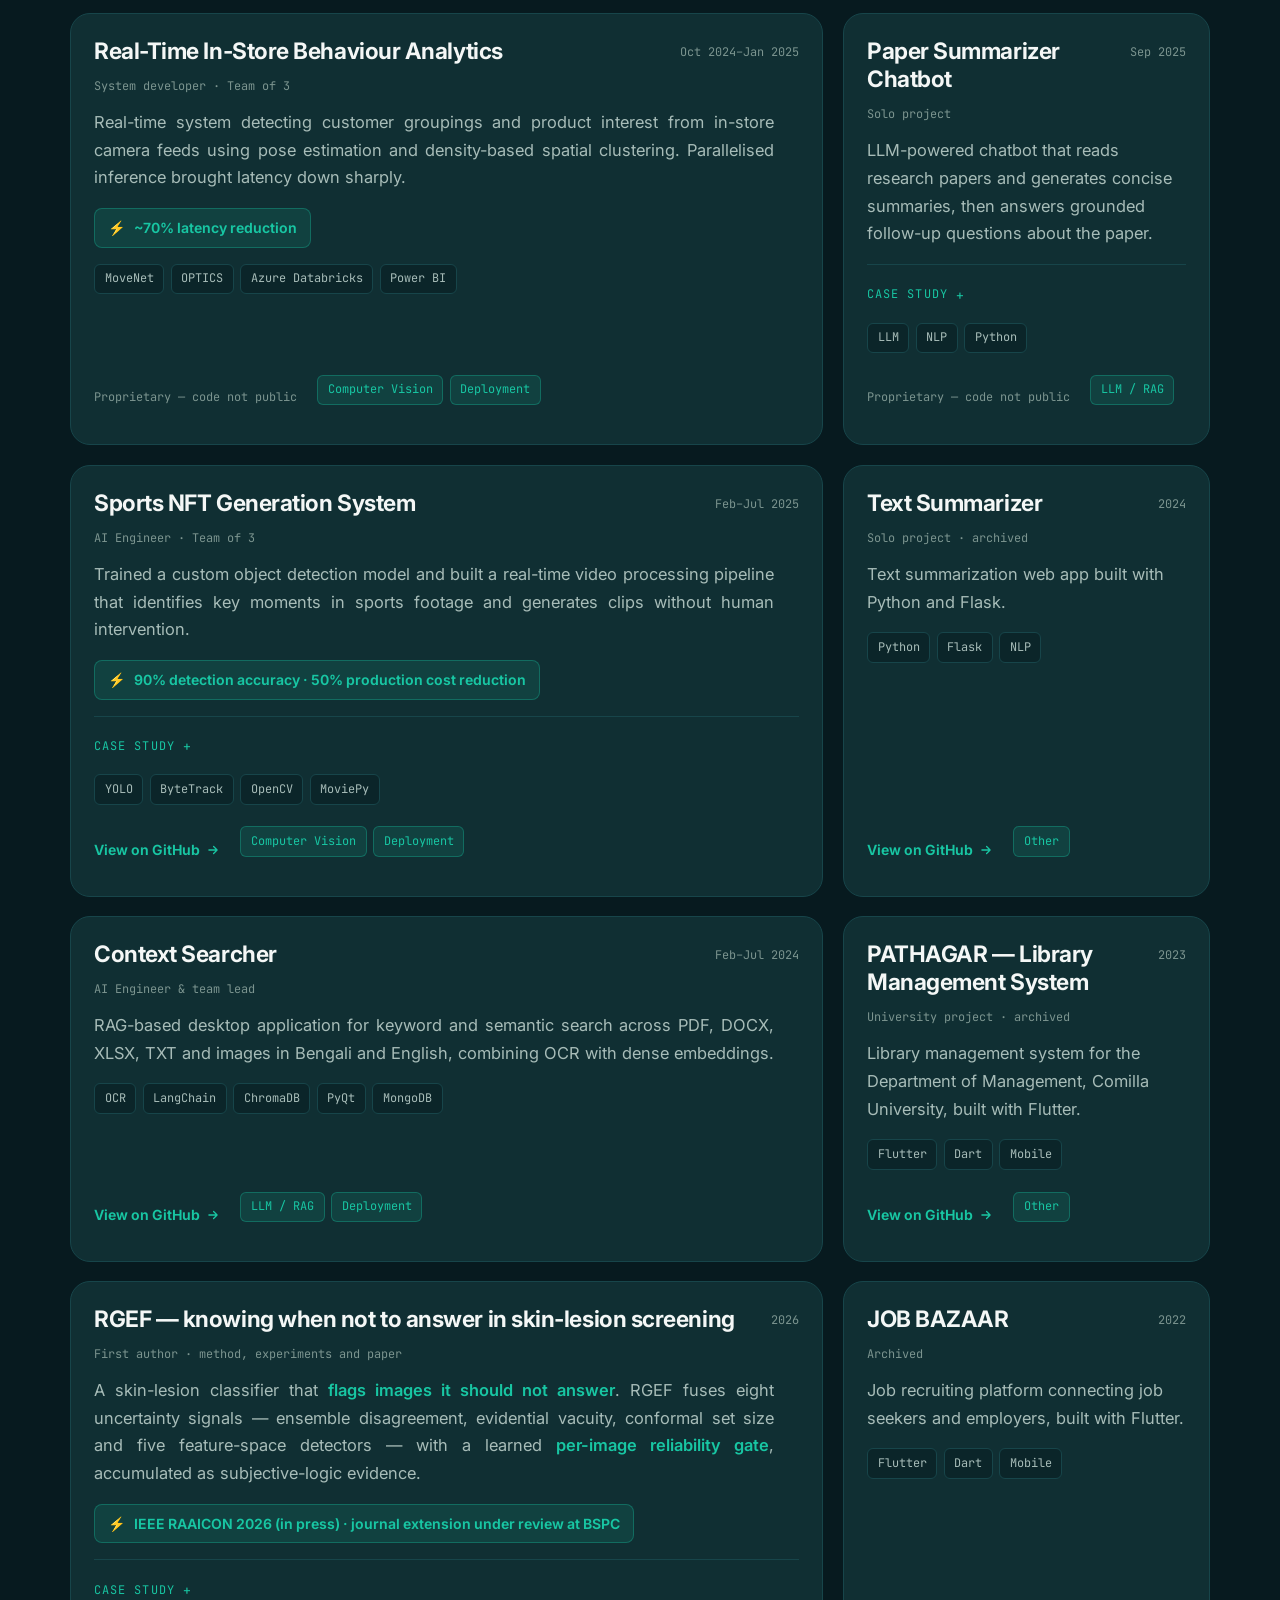
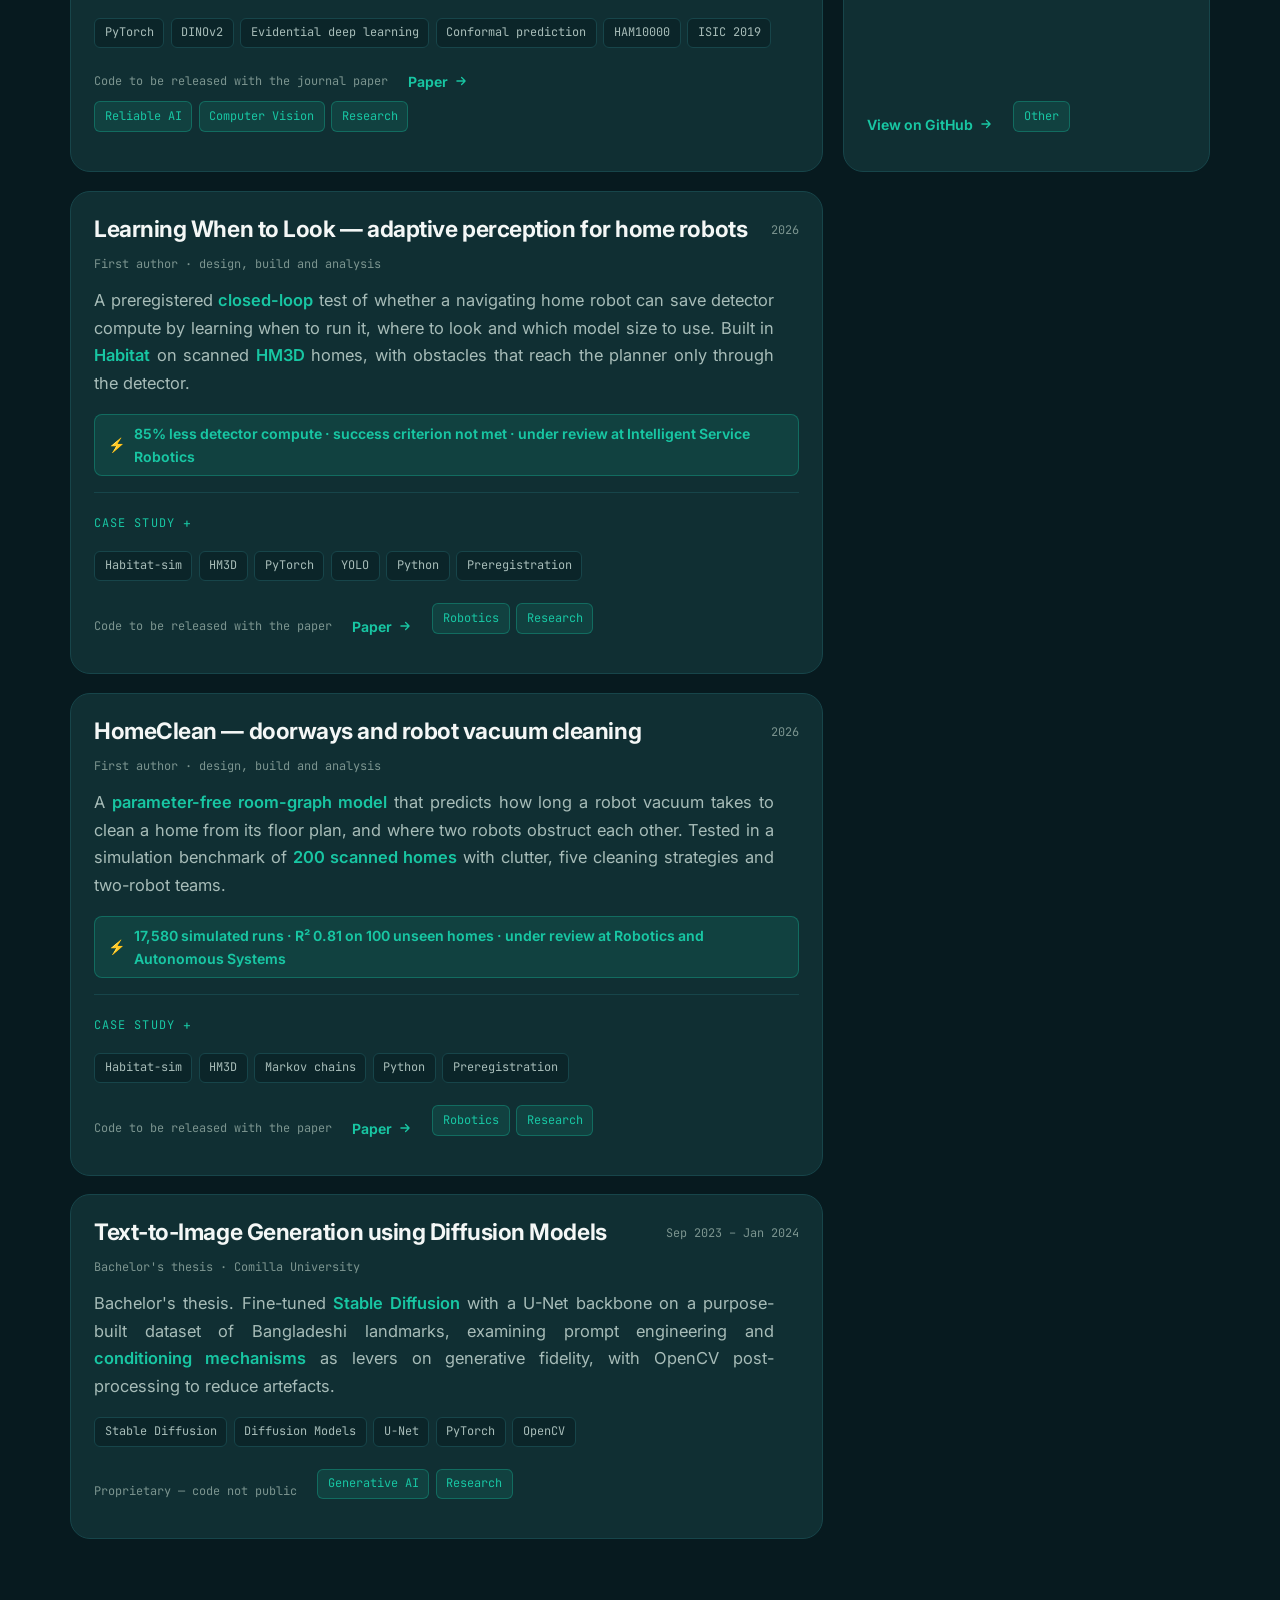
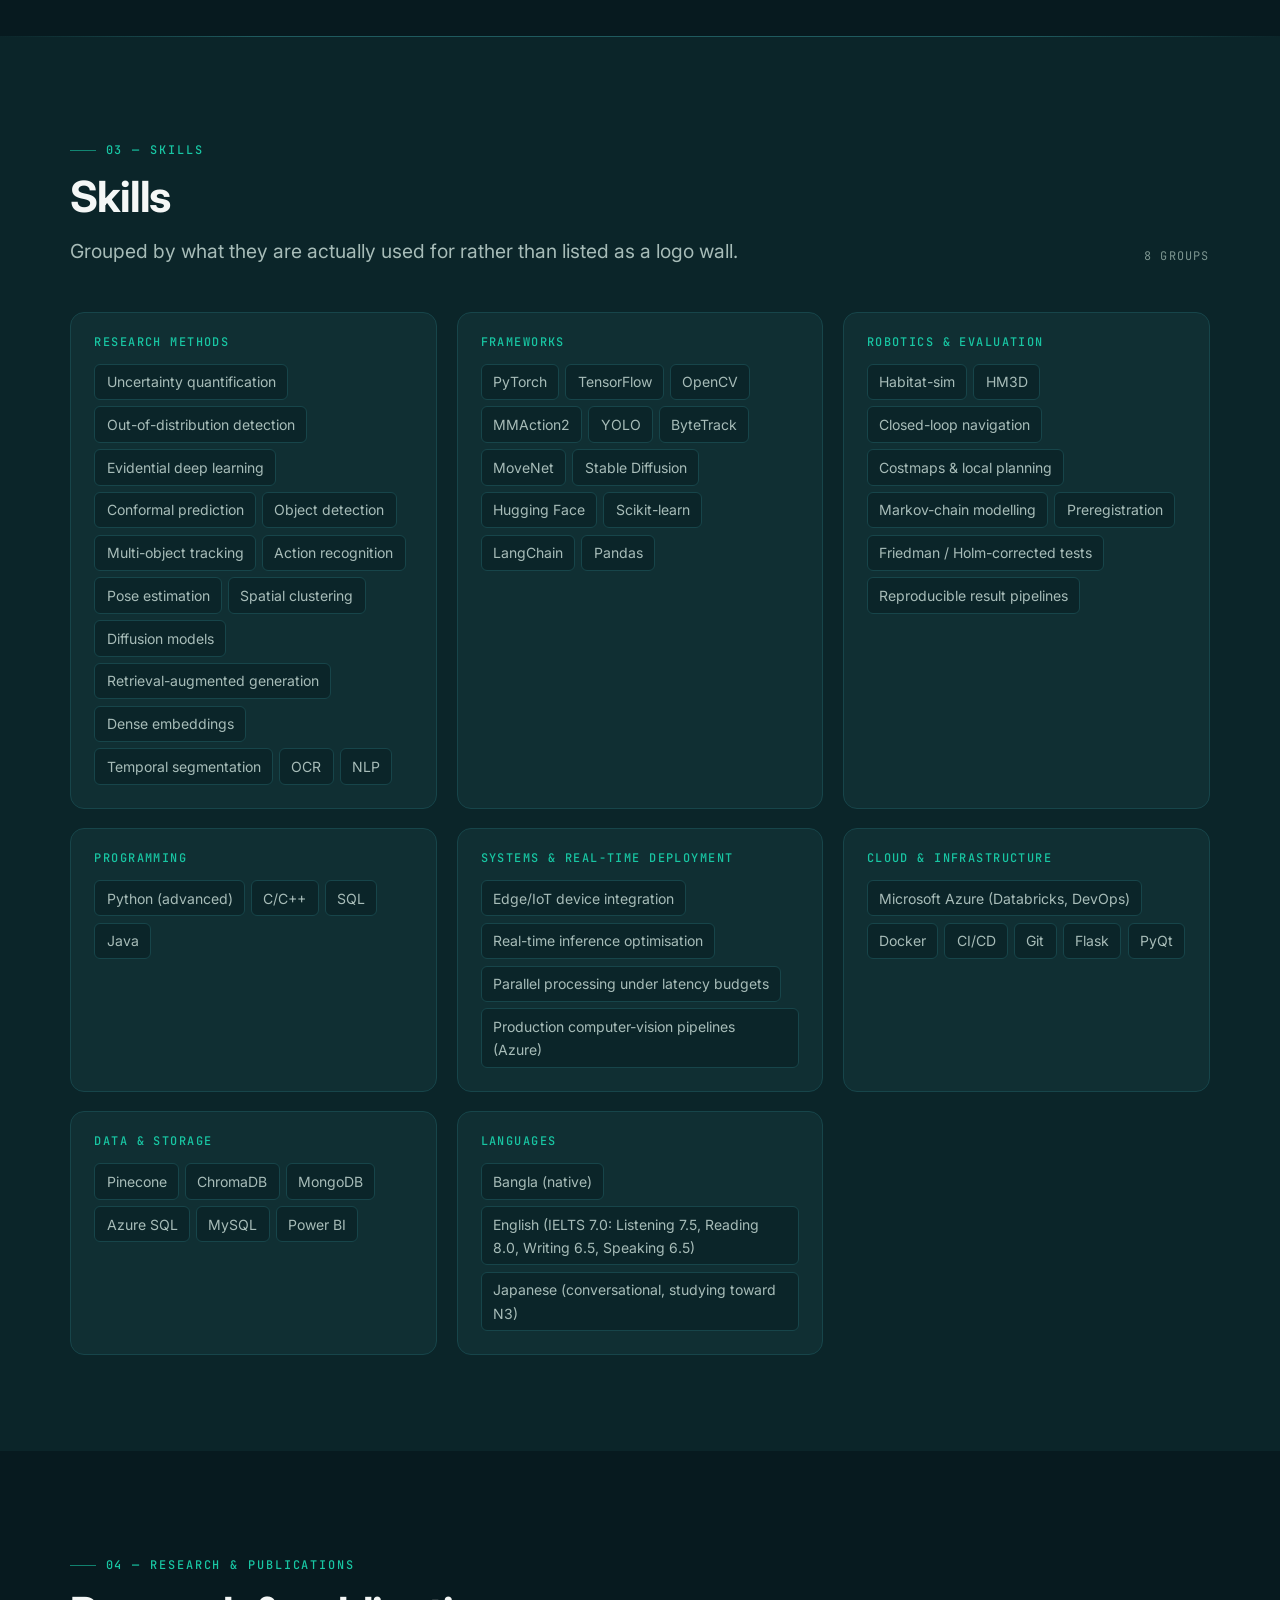
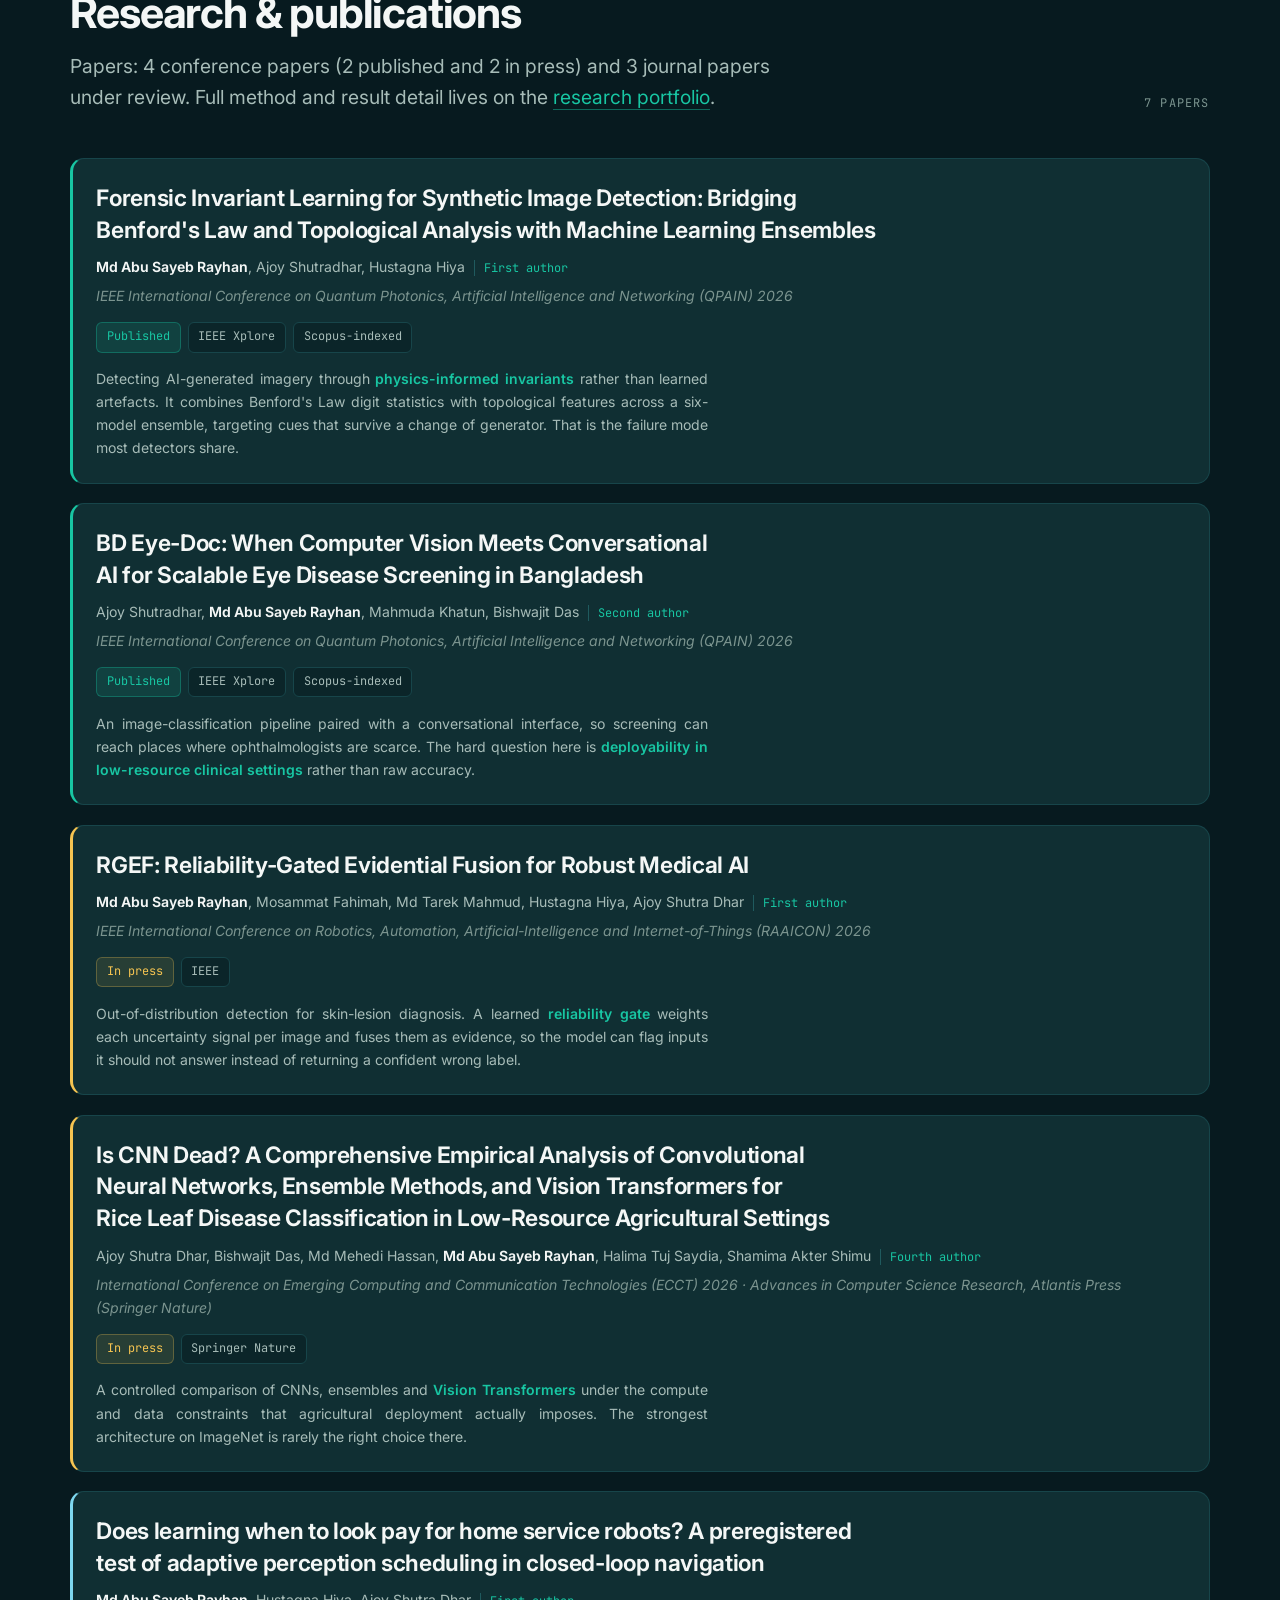
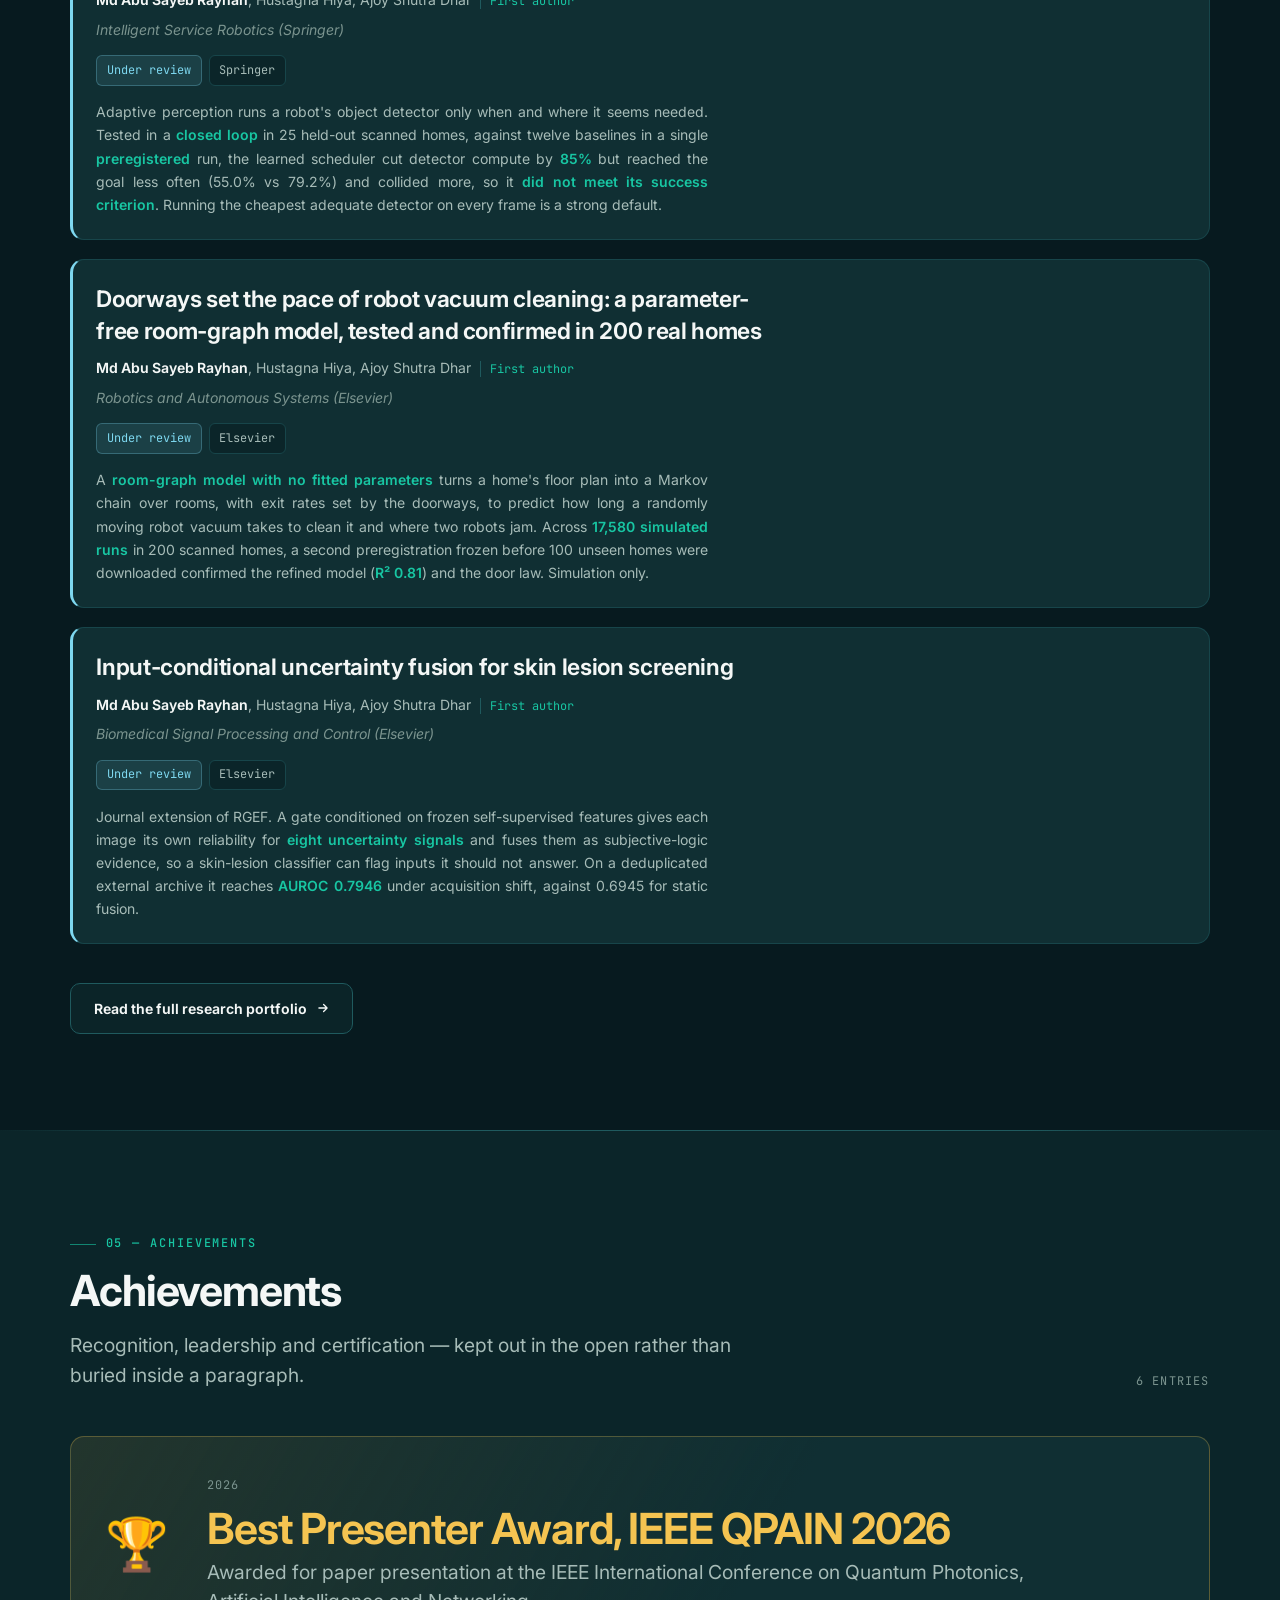
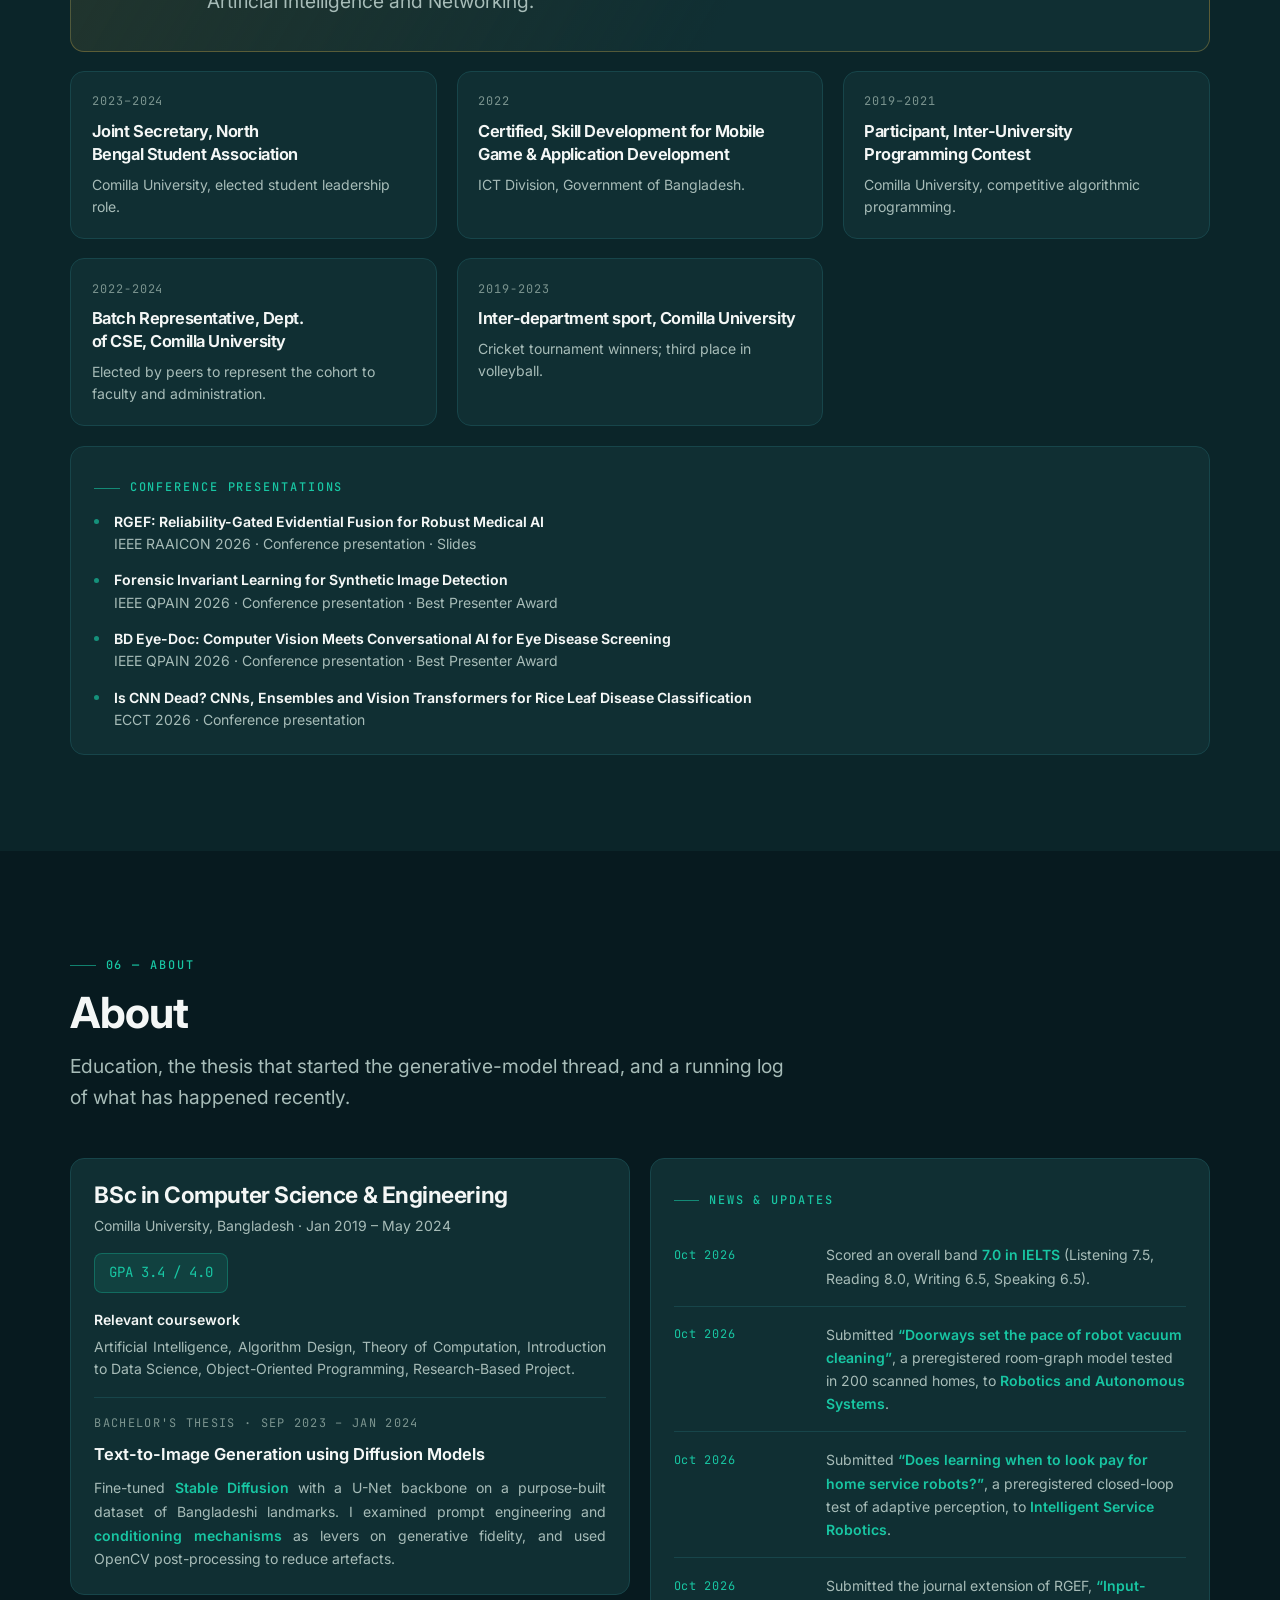
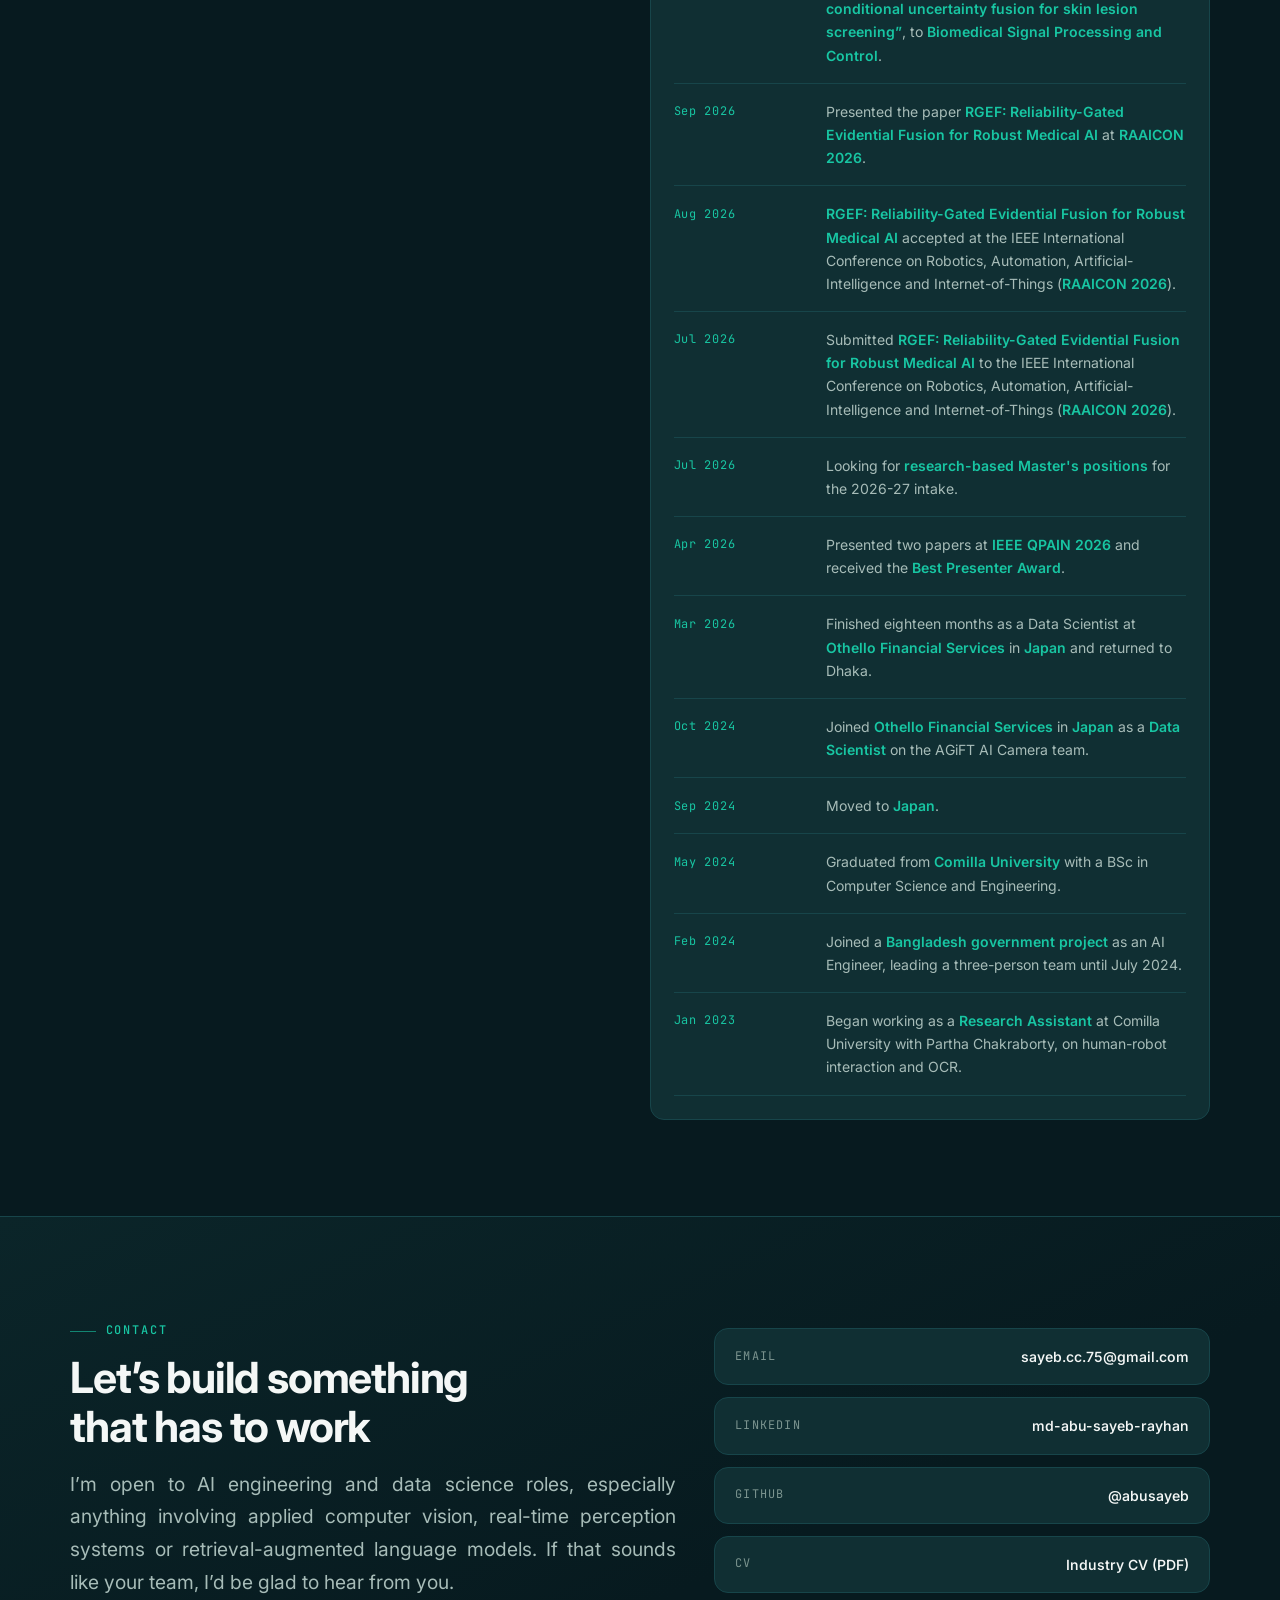
==== commit 8f7f5716: "Link the ResearchGate profile on the research page Add profile.researchgate and show it next to Goog" ====
--- a/index.html
+++ b/index.html
@@ -123,7 +123,7 @@
 </header>
 
 
-<main id="app" data-sum="2ac7789c"><header class="hero" id="home"><canvas class="hero-viz" id="viz" aria-hidden="true"></canvas><div class="shell"><div class="hero-grid"><div><p class="hero-badge"><span class="badge-dot"></span>Open to AI Engineer and Data Scientist roles</p><h1>Md Abu Sayeb<br><span class="grad">Rayhan</span></h1><p class="hero-role">AI Engineer &amp; Data Scientist · <em>Computer Vision, LLMs &amp; RAG</em></p><div class="hero-focus"><span class="chip chip--accent">Computer Vision</span><span class="chip chip--accent">Real-Time Perception</span><span class="chip chip--accent">Robotics Simulation</span><span class="chip chip--accent">Multi-Object Tracking</span><span class="chip chip--accent">Activity Recognition</span><span class="chip chip--accent">Generative AI</span><span class="chip chip--accent">LLM / RAG</span><span class="chip chip--accent">Reliable AI</span><span class="chip chip--accent">Edge / IoT</span></div><p class="hero-desc">I build computer-vision and language systems that run in production, not just in notebooks. Over eighteen months at <strong class="kw">Othello Financial Services</strong> in <strong class="kw">Japan</strong> I took real-time video analytics from prototype to deployment on Azure, cutting inference latency by <strong class="kw">70%</strong> and production costs by <strong class="kw">50%</strong>. Before that I led a three-person team that delivered a <strong class="kw">multilingual OCR and retrieval system</strong> for a Bangladesh government project, from first design through to release. The work I enjoy most is the kind where a model has to hold up against messy data, a tight latency budget and real users.</p><div class="hero-cta"><a class="btn btn-primary" href="#contact">Get in touch <svg aria-hidden="true" width="14" height="14" viewBox="0 0 24 24" fill="none" stroke="currentColor" stroke-width="2.2" stroke-linecap="round" stroke-linejoin="round"><path d="M5 12h13M13 6l6 6-6 6"/></svg></a><a class="btn btn-ghost" href="abu_sayeb_rayhan_AI.pdf" target="_blank" rel="noopener">Download CV</a><a class="btn btn-ghost" href="research/">Explore my research <svg aria-hidden="true" width="14" height="14" viewBox="0 0 24 24" fill="none" stroke="currentColor" stroke-width="2.2" stroke-linecap="round" stroke-linejoin="round"><path d="M5 12h13M13 6l6 6-6 6"/></svg></a></div><div class="hero-meta"><span>📍 Dhaka, Bangladesh</span><span>🎓 BSc in Computer Science &amp; Engineering</span><span>📄 4 conference papers (2 published and 2 in press) and 3 journal papers under review</span></div></div><div class="portrait" id="portraitWrap" hidden><div class="portrait-frame"><img id="portraitImg" alt="Portrait of Md Abu Sayeb Rayhan" width="640" height="640" style="object-position:50% 18%;transform:scale(1.6)"></div><p class="portrait-tag">Most recently<br><b>Othello Financial Services Co. Ltd., Japan</b></p></div></div></div></header><section class="stats-band" aria-label="Impact at a glance"><div class="shell"><div class="stats"><div class="stat" data-reveal><div class="stat-n" data-count="70%">70%</div><p class="stat-l">Inference latency reduced in a real-time analytics pipeline</p></div><div class="stat" data-reveal><div class="stat-n" data-count="50%">50%</div><p class="stat-l">Production cost cut through automated video generation</p></div><div class="stat" data-reveal><div class="stat-n" data-count="90%+">90%+</div><p class="stat-l">Detection accuracy on custom-trained YOLO models</p></div><div class="stat" data-reveal><div class="stat-n" data-count="7">7</div><p class="stat-l">Papers: 4 conference (2 published, 2 in press), 3 journal under review</p></div></div></div></section><section id="experience" class="section section--band" aria-labelledby="experience-title"><div class="shell"><div class="sec-head" data-reveal><div class="sec-head-main"><span class="eyebrow">01 — Experience</span><h2 class="sec-title" id="experience-title">Experience</h2><p class="sec-sub">Where the systems actually shipped — production perception pipelines, multilingual retrieval and the teams around them.</p></div><div class="sec-aside">3 roles</div></div><div class="timeline"><article class="tl-item is-lead" data-reveal><div><div class="tl-when">Oct 2024 – Mar 2026</div><div class="tl-where">Japan</div><span class="tl-flag">Most recent</span></div><div><h3 class="tl-role">Data Scientist</h3><p class="tl-org">Othello Financial Services Co. Ltd. · AGiFT AI Camera team</p><ul class="bullets"><li>Built <strong class="kw">multi-object tracking</strong> (ByteTrack), <strong class="kw">pose estimation</strong> (MoveNet) and <strong class="kw">human activity recognition</strong> (MMAction2) pipelines for automated behaviour analysis on live retail video.</li><li>Designed a spatial clustering pipeline applying <strong class="kw">OPTICS</strong> to pose-estimation output for group-dynamics modelling; parallel inference optimisation reduced processing latency by <strong class="kw">~70%</strong>.</li><li>Developed a video <strong class="kw">event-segmentation</strong> system on a fine-tuned YOLO detector at <strong class="kw">90%+ accuracy</strong>, automating highlight extraction and cutting production cost by <strong class="kw">50%</strong>.</li><li>Implemented a <strong class="kw">retrieval-augmented generation</strong> system (LangChain, Pinecone, GPT-4) for context-aware document querying, deployed on <strong class="kw">Microsoft Azure</strong>.</li><li>Integrated IoT edge devices feeding real-time computer vision pipelines for automated data acquisition.</li></ul></div></article><article class="tl-item" data-reveal><div><div class="tl-when">Feb 2024 – Jul 2024</div><div class="tl-where">Bangladesh</div></div><div><h3 class="tl-role">AI Engineer<small>Contractual</small></h3><p class="tl-org">Bangladesh Government Project</p><ul class="bullets"><li>Developed a multilingual (Bangla/English) <strong class="kw">NLP and OCR</strong> retrieval pipeline spanning PDF, Word, Excel and image formats, combining optical character recognition with <strong class="kw">dense embeddings</strong>.</li><li>Shipped as a desktop application built with PyQt and ChromaDB.</li><li><strong class="kw">Led a three-person team</strong> across the full product lifecycle, from design through deployment.</li></ul></div></article><article class="tl-item" data-reveal><div><div class="tl-when">Jan 2023 – Mar 2024</div><div class="tl-where">Bangladesh</div></div><div><h3 class="tl-role">Research Assistant</h3><p class="tl-org">Department of CSE, Comilla University · Supervisor: Partha Chakraborty, Associate Professor</p><ul class="bullets"><li>Conducted empirical studies in <strong class="kw">Human–Robot Interaction</strong> and <strong class="kw">Optical Character Recognition</strong>, covering dataset design, experimental protocol and quantitative analysis.</li><li>Prepared and validated results subsequently incorporated into <strong class="kw">peer-reviewed conference publications</strong>.</li></ul></div></article></div></div></section><section id="projects" class="section " aria-labelledby="projects-title"><div class="shell"><div class="sec-head" data-reveal><div class="sec-head-main"><span class="eyebrow">02 — Projects</span><h2 class="sec-title" id="projects-title">Projects</h2><p class="sec-sub">Production systems and research prototypes, presented as case studies. Open the case study on any card for the technical detail; code is on <a href="https://github.com/abusayeb" target="_blank" rel="noopener noreferrer">GitHub</a> wherever the work was not proprietary.</p></div><div class="sec-aside">17 selected</div></div><div class="filters" role="group" aria-label="Filter projects by area"><button class="filter" type="button" data-filter="*" aria-pressed="true">All<span class="n">17</span></button><button class="filter" type="button" data-filter="Computer Vision" aria-pressed="false">Computer Vision<span class="n">6</span></button><button class="filter" type="button" data-filter="Reliable AI" aria-pressed="false">Reliable AI<span class="n">1</span></button><button class="filter" type="button" data-filter="Robotics" aria-pressed="false">Robotics<span class="n">2</span></button><button class="filter" type="button" data-filter="Generative AI" aria-pressed="false">Generative AI<span class="n">1</span></button><button class="filter" type="button" data-filter="LLM / RAG" aria-pressed="false">LLM / RAG<span class="n">3</span></button><button class="filter" type="button" data-filter="Research" aria-pressed="false">Research<span class="n">5</span></button><button class="filter" type="button" data-filter="Deployment" aria-pressed="false">Deployment<span class="n">6</span></button><button class="filter" type="button" data-filter="Other" aria-pressed="false">Other<span class="n">4</span></button></div><div class="projects" id="projGrid"><article class="proj is-featured" data-cats="Deployment" data-reveal><div class="proj-head"><h3 class="proj-title">eGP AutoPilot</h3><span class="proj-when">2026</span></div><div class="proj-role">Founder · solo design, build and release</div><p class="proj-desc">My <strong class="kw">first startup product</strong>: a bilingual (English/Bengali) desktop application that automates tender submission on the <strong class="kw">Bangladesh e-Government Procurement portal</strong>. It drives the portal through Playwright — login, form filling, encryption and signing, document mapping and a verification pass — and keeps going through crashes, network drops and half-finished runs.</p><div class="proj-impact"><span aria-hidden="true">⚡</span>First startup product · v2.2.0, shipping on macOS and Windows</div><details class="case"><summary>Case study</summary><div class="case-body"><div class="case-block"><h4>How it works</h4><ul class="bullets"><li>Drives the portal end to end with <strong class="kw">Playwright</strong> — login, Tenderer Info, Activities, Personnel and Priced BOQ forms, then click-sign, encrypt and save.</li><li>Resumes exactly where it stopped. Per-account state is written to disk, so a crash or a two-minute network drop does not cost the whole run.</li><li>Every failing row gets five attempts, then five more in a deferred pass; anything still failing is <strong class="kw">reported rather than silently skipped</strong>.</li><li>Maps uploaded files to the portal's document categories by fuzzy filename match — trade licence, TIN, VAT, liquid assets.</li><li>Runs from a phone: a mobile dashboard over a REST API with QR-code pairing, and no credentials sent over the wire.</li><li>Firebase-backed accounts, subscriptions and <strong class="kw">bKash</strong> billing, with an admin panel for users, plans, devices and payments.</li><li>Packaged for macOS and Windows, behind 273 offline tests that never touch the production database.</li></ul></div></div></details><div class="chips"><span class="chip ">Python</span><span class="chip ">PyQt5</span><span class="chip ">Playwright</span><span class="chip ">Firebase</span><span class="chip ">Firestore</span><span class="chip ">bKash</span><span class="chip ">PyInstaller</span></div><div class="proj-foot"><span class="proj-private">Proprietary — code not public</span><span class="chips"><span class="chip chip--accent">Deployment</span></span></div></article><article class="proj is-featured" data-cats="Other" data-reveal><div class="proj-head"><h3 class="proj-title">Why I Saved This — browser memory</h3><span class="proj-when">2026</span></div><div class="proj-role">Solo design, build and release</div><p class="proj-desc">A browser extension that remembers <strong class="kw">why</strong> you saved something, not just where. It keeps the page, the passage you highlighted and your own note together, then brings you back to the exact spot months later with the note in the margin beside it.</p><div class="proj-impact"><span aria-hidden="true">⚡</span>v1.3.0 · Chrome and Firefox</div><details class="case"><summary>Case study</summary><div class="case-body"><div class="case-block"><h4>How it works</h4><ul class="bullets"><li>Save a page, a highlighted passage, a link or an image — from the toolbar, the context menu, or one shortcut that works out which you meant.</li><li>Search runs on <strong class="kw">your own notes and highlights first</strong>, ranking them above titles and URLs.</li><li>Re-anchors to the saved passage even when the page has changed since, scrolls to it, and lights up every highlight from that page with its note alongside.</li><li>Entirely local: <strong class="kw">no account, no server, no sync, no analytics, no network requests</strong>. Installing asks for no site access at all.</li><li>Licence keys are signed tokens verified on the device, because there is no server to check them against.</li><li>TypeScript and React on WXT, Dexie over IndexedDB, MiniSearch for retrieval, with unit tests in Vitest and end-to-end tests in Playwright.</li></ul></div></div></details><div class="chips"><span class="chip ">TypeScript</span><span class="chip ">React</span><span class="chip ">WXT</span><span class="chip ">Tailwind</span><span class="chip ">IndexedDB</span><span class="chip ">MiniSearch</span><span class="chip ">Playwright</span></div><div class="proj-foot"><span class="proj-private">Proprietary — code not public</span><span class="chips"><span class="chip chip--accent">Other</span></span></div></article><article class="proj is-featured" data-cats="Computer Vision|Deployment" data-reveal><div class="proj-head"><h3 class="proj-title">Universal NFT Generation Platform</h3><span class="proj-when">Jul–Oct 2025</span></div><div class="proj-role">Implementation lead · Team of 3</div><p class="proj-desc">Generalised a sports-specific video system into a platform handling <strong class="kw">user-generated footage</strong> across festivals, concerts and other domains. Fine-tuned <strong class="kw">action detection</strong> models and built the pipeline for automated clip creation.</p><div class="proj-impact"><span aria-hidden="true">⚡</span>Extended a single-domain system to open-domain video</div><div class="chips"><span class="chip ">MMAction2</span><span class="chip ">OpenCV</span><span class="chip ">MoviePy</span><span class="chip ">Azure DevOps</span></div><div class="proj-foot"><span class="proj-private">Proprietary — code not public</span><span class="chips"><span class="chip chip--accent">Computer Vision</span><span class="chip chip--accent">Deployment</span></span></div></article><article class="proj is-featured" data-cats="Computer Vision|Deployment" data-reveal><div class="proj-head"><h3 class="proj-title">Real-Time In-Store Behaviour Analytics</h3><span class="proj-when">Oct 2024–Jan 2025</span></div><div class="proj-role">System developer · Team of 3</div><p class="proj-desc">Real-time system detecting customer groupings and product interest from in-store camera feeds using pose estimation and density-based spatial clustering. Parallelised inference brought latency down sharply.</p><div class="proj-impact"><span aria-hidden="true">⚡</span>~70% latency reduction</div><div class="chips"><span class="chip ">MoveNet</span><span class="chip ">OPTICS</span><span class="chip ">Azure Databricks</span><span class="chip ">Power BI</span></div><div class="proj-foot"><span class="proj-private">Proprietary — code not public</span><span class="chips"><span class="chip chip--accent">Computer Vision</span><span class="chip chip--accent">Deployment</span></span></div></article><article class="proj is-featured" data-cats="Computer Vision|Deployment" data-reveal><div class="proj-head"><h3 class="proj-title"><a href="https://github.com/abusayeb/basketball-highlight-generator" target="_blank" rel="noopener noreferrer">Sports NFT Generation System</a></h3><span class="proj-when">Feb–Jul 2025</span></div><div class="proj-role">AI Engineer · Team of 3</div><p class="proj-desc">Trained a custom object detection model and built a real-time video processing pipeline that identifies key moments in sports footage and generates clips without human intervention.</p><div class="proj-impact"><span aria-hidden="true">⚡</span>90% detection accuracy · 50% production cost reduction</div><details class="case"><summary>Case study</summary><div class="case-body"><div class="case-block"><h4>How it works</h4><ul class="bullets"><li>Detects players, the ball and the basket with <strong class="kw">YOLOv8</strong>, then tracks them across frames with DeepSORT or ByteTrack.</li><li>Keeps ball tracking smooth through brief occlusion using trajectory interpolation and <strong class="kw">Kalman filtering</strong>.</li><li>Recognises key actions and classifies highlight-worthy events from motion and positional data.</li><li>Compiles the final reel automatically: auto zoom on the action, slow-motion replay, transitions and metadata overlay.</li><li>Derives per-player statistics — shots, passes and time on court.</li></ul></div></div></details><div class="chips"><span class="chip ">YOLO</span><span class="chip ">ByteTrack</span><span class="chip ">OpenCV</span><span class="chip ">MoviePy</span></div><div class="proj-foot"><a class="btn-link" href="https://github.com/abusayeb/basketball-highlight-generator" target="_blank" rel="noopener noreferrer">View on GitHub <svg aria-hidden="true" width="14" height="14" viewBox="0 0 24 24" fill="none" stroke="currentColor" stroke-width="2.2" stroke-linecap="round" stroke-linejoin="round"><path d="M5 12h13M13 6l6 6-6 6"/></svg></a><span class="chips"><span class="chip chip--accent">Computer Vision</span><span class="chip chip--accent">Deployment</span></span></div></article><article class="proj is-featured" data-cats="LLM / RAG|Deployment" data-reveal><div class="proj-head"><h3 class="proj-title"><a href="https://github.com/abusayeb/keyword-file-searcher" target="_blank" rel="noopener noreferrer">Context Searcher</a></h3><span class="proj-when">Feb–Jul 2024</span></div><div class="proj-role">AI Engineer &amp; team lead</div><p class="proj-desc">RAG-based desktop application for keyword and semantic search across PDF, DOCX, XLSX, TXT and images in Bengali and English, combining OCR with dense embeddings.</p><div class="chips"><span class="chip ">OCR</span><span class="chip ">LangChain</span><span class="chip ">ChromaDB</span><span class="chip ">PyQt</span><span class="chip ">MongoDB</span></div><div class="proj-foot"><a class="btn-link" href="https://github.com/abusayeb/keyword-file-searcher" target="_blank" rel="noopener noreferrer">View on GitHub <svg aria-hidden="true" width="14" height="14" viewBox="0 0 24 24" fill="none" stroke="currentColor" stroke-width="2.2" stroke-linecap="round" stroke-linejoin="round"><path d="M5 12h13M13 6l6 6-6 6"/></svg></a><span class="chips"><span class="chip chip--accent">LLM / RAG</span><span class="chip chip--accent">Deployment</span></span></div></article><article class="proj is-featured" data-cats="Reliable AI|Computer Vision|Research" data-reveal><div class="proj-head"><h3 class="proj-title">RGEF — knowing when not to answer in skin-lesion screening</h3><span class="proj-when">2026</span></div><div class="proj-role">First author · method, experiments and paper</div><p class="proj-desc">A skin-lesion classifier that <strong class="kw">flags images it should not answer</strong>. RGEF fuses eight uncertainty signals — ensemble disagreement, evidential vacuity, conformal set size and five feature-space detectors — with a learned <strong class="kw">per-image reliability gate</strong>, accumulated as subjective-logic evidence.</p><div class="proj-impact"><span aria-hidden="true">⚡</span>IEEE RAAICON 2026 (in press) · journal extension under review at BSPC</div><details class="case"><summary>Case study</summary><div class="case-body"><div class="case-block"><h4>How it works</h4><ul class="bullets"><li>Gate conditioned on <strong class="kw">frozen self-supervised (DINOv2) features</strong> rather than the task backbone, giving each signal its own reliability per image.</li><li>The journal version filters the external archive against the training corpus by identifier and pixel hashing, removing <strong class="kw">10,015</strong> training-derived images before evaluation.</li><li>In the journal version, on the remaining 14,602 in-distribution and 666 out-of-distribution images, gated fusion reaches <strong class="kw">AUROC 0.7946</strong> under acquisition shift, against 0.6945 for static fusion.</li><li>Reported honestly where it struggles: in the conference version, on smartphone images (PAD-UFES-20), the gain over simpler fusion is small.</li></ul></div></div></details><div class="chips"><span class="chip ">PyTorch</span><span class="chip ">DINOv2</span><span class="chip ">Evidential deep learning</span><span class="chip ">Conformal prediction</span><span class="chip ">HAM10000</span><span class="chip ">ISIC 2019</span></div><div class="proj-foot"><span class="proj-private">Code to be released with the journal paper</span><a class="btn-link" href="papers/rayhan2026rgef/">Paper <svg aria-hidden="true" width="14" height="14" viewBox="0 0 24 24" fill="none" stroke="currentColor" stroke-width="2.2" stroke-linecap="round" stroke-linejoin="round"><path d="M5 12h13M13 6l6 6-6 6"/></svg></a><span class="chips"><span class="chip chip--accent">Reliable AI</span><span class="chip chip--accent">Computer Vision</span><span class="chip chip--accent">Research</span></span></div></article><article class="proj is-featured" data-cats="Robotics|Research" data-reveal><div class="proj-head"><h3 class="proj-title">Learning When to Look — adaptive perception for home robots</h3><span class="proj-when">2026</span></div><div class="proj-role">First author · design, build and analysis</div><p class="proj-desc">A preregistered <strong class="kw">closed-loop</strong> test of whether a navigating home robot can save detector compute by learning when to run it, where to look and which model size to use. Built in <strong class="kw">Habitat</strong> on scanned <strong class="kw">HM3D</strong> homes, with obstacles that reach the planner only through the detector.</p><div class="proj-impact"><span aria-hidden="true">⚡</span>85% less detector compute · success criterion not met · under review at Intelligent Service Robotics</div><details class="case"><summary>Case study</summary><div class="case-body"><div class="case-block"><h4>How it works</h4><ul class="bullets"><li>Controller learns <strong class="kw">when</strong> to run the detector, with hand-designed rules for <strong class="kw">where</strong> to look and which model size to use, a safety shield and an experience memory.</li><li>Navigation stack made to work in real-home scans: a static-map costmap layer, visibility-aware track ageing and floor-grounded obstacles took no-obstacle success from 0.55 to <strong class="kw">0.95</strong>.</li><li>Task, validity gates and success criterion fixed in a <strong class="kw">preregistration</strong>; the comparison against <strong class="kw">twelve baselines</strong> was run once, with 120 paired episodes per policy in 25 held-out homes.</li><li>Reported numbers come only from a certification pipeline that checks code, data and provenance before a result can enter the paper.</li></ul></div></div></details><div class="chips"><span class="chip ">Habitat-sim</span><span class="chip ">HM3D</span><span class="chip ">PyTorch</span><span class="chip ">YOLO</span><span class="chip ">Python</span><span class="chip ">Preregistration</span></div><div class="proj-foot"><span class="proj-private">Code to be released with the paper</span><a class="btn-link" href="papers/rayhan2026lookpay/">Paper <svg aria-hidden="true" width="14" height="14" viewBox="0 0 24 24" fill="none" stroke="currentColor" stroke-width="2.2" stroke-linecap="round" stroke-linejoin="round"><path d="M5 12h13M13 6l6 6-6 6"/></svg></a><span class="chips"><span class="chip chip--accent">Robotics</span><span class="chip chip--accent">Research</span></span></div></article><article class="proj is-featured" data-cats="Robotics|Research" data-reveal><div class="proj-head"><h3 class="proj-title">HomeClean — doorways and robot vacuum cleaning</h3><span class="proj-when">2026</span></div><div class="proj-role">First author · design, build and analysis</div><p class="proj-desc">A <strong class="kw">parameter-free room-graph model</strong> that predicts how long a robot vacuum takes to clean a home from its floor plan, and where two robots obstruct each other. Tested in a simulation benchmark of <strong class="kw">200 scanned homes</strong> with clutter, five cleaning strategies and two-robot teams.</p><div class="proj-impact"><span aria-hidden="true">⚡</span>17,580 simulated runs · R² 0.81 on 100 unseen homes · under review at Robotics and Autonomous Systems</div><details class="case"><summary>Case study</summary><div class="case-body"><div class="case-block"><h4>How it works</h4><ul class="bullets"><li>Turns a home's geometry into a <strong class="kw">Markov chain over rooms</strong>: exit rates from a billiard door law, per-point cleaning rates from Crofton's formula, no fitted parameters.</li><li>First preregistered study on 100 homes: the door law held (slope <strong class="kw">0.86</strong>) and the model ranked homes well, but predicted cleaning faster than simulated.</li><li>Diagnosed the gap — clutter makes visits to a spot come in bursts — and fixed it with two corrections from the same billiard picture.</li><li>A <strong class="kw">second preregistration</strong>, frozen before 100 unseen homes were downloaded, confirmed the refined model, replicated the door law and showed a vacuum and a delivery robot jam at the doors delivery routes use most.</li></ul></div></div></details><div class="chips"><span class="chip ">Habitat-sim</span><span class="chip ">HM3D</span><span class="chip ">Markov chains</span><span class="chip ">Python</span><span class="chip ">Preregistration</span></div><div class="proj-foot"><span class="proj-private">Code to be released with the paper</span><a class="btn-link" href="papers/rayhan2026doorways/">Paper <svg aria-hidden="true" width="14" height="14" viewBox="0 0 24 24" fill="none" stroke="currentColor" stroke-width="2.2" stroke-linecap="round" stroke-linejoin="round"><path d="M5 12h13M13 6l6 6-6 6"/></svg></a><span class="chips"><span class="chip chip--accent">Robotics</span><span class="chip chip--accent">Research</span></span></div></article><article class="proj is-featured" data-cats="Generative AI|Research" data-reveal><div class="proj-head"><h3 class="proj-title">Text-to-Image Generation using Diffusion Models</h3><span class="proj-when">Sep 2023 – Jan 2024</span></div><div class="proj-role">Bachelor's thesis · Comilla University</div><p class="proj-desc">Bachelor's thesis. Fine-tuned <strong class="kw">Stable Diffusion</strong> with a U-Net backbone on a purpose-built dataset of Bangladeshi landmarks, examining prompt engineering and <strong class="kw">conditioning mechanisms</strong> as levers on generative fidelity, with OpenCV post-processing to reduce artefacts.</p><div class="chips"><span class="chip ">Stable Diffusion</span><span class="chip ">Diffusion Models</span><span class="chip ">U-Net</span><span class="chip ">PyTorch</span><span class="chip ">OpenCV</span></div><div class="proj-foot"><span class="proj-private">Proprietary — code not public</span><span class="chips"><span class="chip chip--accent">Generative AI</span><span class="chip chip--accent">Research</span></span></div></article><article class="proj" data-cats="Computer Vision" data-reveal><div class="proj-head"><h3 class="proj-title"><a href="https://github.com/abusayeb/virtual-object-control" target="_blank" rel="noopener noreferrer">ILLUSION — Virtual Object Control by Hand Gesture</a></h3><span class="proj-when">2023</span></div><div class="proj-role">Solo project</div><p class="proj-desc">Real-time <strong class="kw">hand tracking</strong> and gesture control: webcam frames are processed to detect hand landmarks and fingertips, and pinch/grab gestures are mapped to a virtual object that can be dragged in real time.</p><div class="proj-impact"><span aria-hidden="true">⚡</span>Runs live on a webcam feed</div><details class="case"><summary>Case study</summary><div class="case-body"><div class="case-block"><h4>How it works</h4><ul class="bullets"><li>Processes the webcam feed frame by frame.</li><li>Detects and tracks <strong class="kw">hand landmarks and fingertips</strong>.</li><li>Maps finger position and pinch/grab gestures to a virtual object so it can be dragged in real time.</li></ul></div></div></details><div class="chips"><span class="chip ">MediaPipe</span><span class="chip ">OpenCV</span><span class="chip ">Python</span><span class="chip ">Hand tracking</span><span class="chip ">Gesture control</span></div><div class="proj-foot"><a class="btn-link" href="https://github.com/abusayeb/virtual-object-control" target="_blank" rel="noopener noreferrer">View on GitHub <svg aria-hidden="true" width="14" height="14" viewBox="0 0 24 24" fill="none" stroke="currentColor" stroke-width="2.2" stroke-linecap="round" stroke-linejoin="round"><path d="M5 12h13M13 6l6 6-6 6"/></svg></a><span class="chips"><span class="chip chip--accent">Computer Vision</span></span></div></article><article class="proj" data-cats="Computer Vision|Research" data-reveal><div class="proj-head"><h3 class="proj-title"><a href="https://github.com/abusayeb/adas-lane-vehicle-detection" target="_blank" rel="noopener noreferrer">ADAS Lane &amp; Vehicle Detection</a></h3><span class="proj-when">Research project · 2023–2024</span></div><div class="proj-role">Solo project</div><p class="proj-desc">Real-time lane boundary and vehicle detection for driver-assistance systems, combining a <strong class="kw">YOLOv5</strong> detector fine-tuned on a custom dataset with classical computer vision for lane geometry.</p><details class="case"><summary>Case study</summary><div class="case-body"><div class="case-block"><h4>How it works</h4><ul class="bullets"><li>Detects vehicles in road footage with a <strong class="kw">YOLOv5</strong> model fine-tuned on a custom dataset.</li><li>Detects lane boundaries and overlays them on the video stream.</li><li>Outputs a single annotated video combining both — the building blocks of lane-keeping and collision-warning systems.</li><li>Split across three notebooks: dataset preparation, YOLOv5 training/inference, and the full end-to-end pipeline.</li></ul></div></div></details><div class="chips"><span class="chip ">YOLOv5</span><span class="chip ">PyTorch</span><span class="chip ">OpenCV</span></div><div class="proj-foot"><a class="btn-link" href="https://github.com/abusayeb/adas-lane-vehicle-detection" target="_blank" rel="noopener noreferrer">View on GitHub <svg aria-hidden="true" width="14" height="14" viewBox="0 0 24 24" fill="none" stroke="currentColor" stroke-width="2.2" stroke-linecap="round" stroke-linejoin="round"><path d="M5 12h13M13 6l6 6-6 6"/></svg></a><a class="btn-link" href="https://github.com/abusayeb/adas-lane-vehicle-detection/blob/main/stacked.mp4" target="_blank" rel="noopener noreferrer">Demo <svg aria-hidden="true" width="14" height="14" viewBox="0 0 24 24" fill="none" stroke="currentColor" stroke-width="2.2" stroke-linecap="round" stroke-linejoin="round"><path d="M5 12h13M13 6l6 6-6 6"/></svg></a><span class="chips"><span class="chip chip--accent">Computer Vision</span><span class="chip chip--accent">Research</span></span></div></article><article class="proj" data-cats="LLM / RAG|Deployment" data-reveal><div class="proj-head"><h3 class="proj-title"><a href="https://github.com/abusayeb/rag-chatbot" target="_blank" rel="noopener noreferrer">RAG Customer Support Chatbot</a></h3><span class="proj-when">Sep 2025</span></div><div class="proj-role">Solo developer</div><p class="proj-desc">End-to-end retrieval-augmented chatbot that retrieves relevant context from a vector index and generates grounded answers. Built and deployed solo on Azure.</p><details class="case"><summary>Case study</summary><div class="case-body"><div class="case-block"><h4>How it works</h4><ul class="bullets"><li>Documents are loaded, chunked and embedded, then stored in a <strong class="kw">Pinecone</strong> vector index.</li><li>At query time the most relevant chunks are retrieved by similarity search and passed to the LLM as context.</li><li><strong class="kw">LangChain</strong> orchestrates retrieval and generation so the answer stays grounded in the retrieved content.</li><li>Served through a Flask web interface and deployed on <strong class="kw">Microsoft Azure</strong>.</li></ul></div></div></details><div class="chips"><span class="chip ">LangChain</span><span class="chip ">Pinecone</span><span class="chip ">GPT-4</span><span class="chip ">Flask</span><span class="chip ">Azure</span></div><div class="proj-foot"><a class="btn-link" href="https://github.com/abusayeb/rag-chatbot" target="_blank" rel="noopener noreferrer">View on GitHub <svg aria-hidden="true" width="14" height="14" viewBox="0 0 24 24" fill="none" stroke="currentColor" stroke-width="2.2" stroke-linecap="round" stroke-linejoin="round"><path d="M5 12h13M13 6l6 6-6 6"/></svg></a><span class="chips"><span class="chip chip--accent">LLM / RAG</span><span class="chip chip--accent">Deployment</span></span></div></article><article class="proj" data-cats="LLM / RAG" data-reveal><div class="proj-head"><h3 class="proj-title">Paper Summarizer Chatbot</h3><span class="proj-when">Sep 2025</span></div><div class="proj-role">Solo project</div><p class="proj-desc">LLM-powered chatbot that reads research papers and generates concise summaries, then answers grounded follow-up questions about the paper.</p><details class="case"><summary>Case study</summary><div class="case-body"><div class="case-block"><h4>How it works</h4><ul class="bullets"><li>Takes a research paper as a PDF, then extracts and processes its content.</li><li>Generates a <strong class="kw">structured summary</strong> — problem, method, results.</li><li>Exposes a chat interface for follow-up questions about the same paper.</li></ul></div></div></details><div class="chips"><span class="chip ">LLM</span><span class="chip ">NLP</span><span class="chip ">Python</span></div><div class="proj-foot"><span class="proj-private">Proprietary — code not public</span><span class="chips"><span class="chip chip--accent">LLM / RAG</span></span></div></article><article class="proj" data-cats="Other" data-reveal><div class="proj-head"><h3 class="proj-title"><a href="https://github.com/abusayeb/summarizer" target="_blank" rel="noopener noreferrer">Text Summarizer</a></h3><span class="proj-when">2024</span></div><div class="proj-role">Solo project · archived</div><p class="proj-desc">Text summarization web app built with Python and Flask.</p><div class="chips"><span class="chip ">Python</span><span class="chip ">Flask</span><span class="chip ">NLP</span></div><div class="proj-foot"><a class="btn-link" href="https://github.com/abusayeb/summarizer" target="_blank" rel="noopener noreferrer">View on GitHub <svg aria-hidden="true" width="14" height="14" viewBox="0 0 24 24" fill="none" stroke="currentColor" stroke-width="2.2" stroke-linecap="round" stroke-linejoin="round"><path d="M5 12h13M13 6l6 6-6 6"/></svg></a><span class="chips"><span class="chip chip--accent">Other</span></span></div></article><article class="proj" data-cats="Other" data-reveal><div class="proj-head"><h3 class="proj-title"><a href="https://github.com/abusayeb/pathagar-library-management" target="_blank" rel="noopener noreferrer">PATHAGAR — Library Management System</a></h3><span class="proj-when">2023</span></div><div class="proj-role">University project · archived</div><p class="proj-desc">Library management system for the Department of Management, Comilla University, built with Flutter.</p><div class="chips"><span class="chip ">Flutter</span><span class="chip ">Dart</span><span class="chip ">Mobile</span></div><div class="proj-foot"><a class="btn-link" href="https://github.com/abusayeb/pathagar-library-management" target="_blank" rel="noopener noreferrer">View on GitHub <svg aria-hidden="true" width="14" height="14" viewBox="0 0 24 24" fill="none" stroke="currentColor" stroke-width="2.2" stroke-linecap="round" stroke-linejoin="round"><path d="M5 12h13M13 6l6 6-6 6"/></svg></a><span class="chips"><span class="chip chip--accent">Other</span></span></div></article><article class="proj" data-cats="Other" data-reveal><div class="proj-head"><h3 class="proj-title"><a href="https://github.com/abusayeb/job-bazaar" target="_blank" rel="noopener noreferrer">JOB BAZAAR</a></h3><span class="proj-when">2022</span></div><div class="proj-role">Archived</div><p class="proj-desc">Job recruiting platform connecting job seekers and employers, built with Flutter.</p><div class="chips"><span class="chip ">Flutter</span><span class="chip ">Dart</span><span class="chip ">Mobile</span></div><div class="proj-foot"><a class="btn-link" href="https://github.com/abusayeb/job-bazaar" target="_blank" rel="noopener noreferrer">View on GitHub <svg aria-hidden="true" width="14" height="14" viewBox="0 0 24 24" fill="none" stroke="currentColor" stroke-width="2.2" stroke-linecap="round" stroke-linejoin="round"><path d="M5 12h13M13 6l6 6-6 6"/></svg></a><span class="chips"><span class="chip chip--accent">Other</span></span></div></article></div><p class="sec-sub" id="projEmpty" hidden>No projects in this area yet.</p></div></section><section id="skills" class="section section--band" aria-labelledby="skills-title"><div class="shell"><div class="sec-head" data-reveal><div class="sec-head-main"><span class="eyebrow">03 — Skills</span><h2 class="sec-title" id="skills-title">Skills</h2><p class="sec-sub">Grouped by what they are actually used for rather than listed as a logo wall.</p></div><div class="sec-aside">8 groups</div></div><div class="grid-auto" style="--col:clamp(17rem,20vw,26rem)"><div class="card skill-cat" data-reveal><h3>Research methods</h3><div class="chips"><span class="chip ">Uncertainty quantification</span><span class="chip ">Out-of-distribution detection</span><span class="chip ">Evidential deep learning</span><span class="chip ">Conformal prediction</span><span class="chip ">Object detection</span><span class="chip ">Multi-object tracking</span><span class="chip ">Action recognition</span><span class="chip ">Pose estimation</span><span class="chip ">Spatial clustering</span><span class="chip ">Diffusion models</span><span class="chip ">Retrieval-augmented generation</span><span class="chip ">Dense embeddings</span><span class="chip ">Temporal segmentation</span><span class="chip ">OCR</span><span class="chip ">NLP</span></div></div><div class="card skill-cat" data-reveal><h3>Frameworks</h3><div class="chips"><span class="chip ">PyTorch</span><span class="chip ">TensorFlow</span><span class="chip ">OpenCV</span><span class="chip ">MMAction2</span><span class="chip ">YOLO</span><span class="chip ">ByteTrack</span><span class="chip ">MoveNet</span><span class="chip ">Stable Diffusion</span><span class="chip ">Hugging Face</span><span class="chip ">Scikit-learn</span><span class="chip ">LangChain</span><span class="chip ">Pandas</span></div></div><div class="card skill-cat" data-reveal><h3>Robotics &amp; evaluation</h3><div class="chips"><span class="chip ">Habitat-sim</span><span class="chip ">HM3D</span><span class="chip ">Closed-loop navigation</span><span class="chip ">Costmaps &amp; local planning</span><span class="chip ">Markov-chain modelling</span><span class="chip ">Preregistration</span><span class="chip ">Friedman / Holm-corrected tests</span><span class="chip ">Reproducible result pipelines</span></div></div><div class="card skill-cat" data-reveal><h3>Programming</h3><div class="chips"><span class="chip ">Python (advanced)</span><span class="chip ">C/C++</span><span class="chip ">SQL</span><span class="chip ">Java</span></div></div><div class="card skill-cat" data-reveal><h3>Systems &amp; real-time deployment</h3><div class="chips"><span class="chip ">Edge/IoT device integration</span><span class="chip ">Real-time inference optimisation</span><span class="chip ">Parallel processing under latency budgets</span><span class="chip ">Production computer-vision pipelines (Azure)</span></div></div><div class="card skill-cat" data-reveal><h3>Cloud &amp; infrastructure</h3><div class="chips"><span class="chip ">Microsoft Azure (Databricks, DevOps)</span><span class="chip ">Docker</span><span class="chip ">CI/CD</span><span class="chip ">Git</span><span class="chip ">Flask</span><span class="chip ">PyQt</span></div></div><div class="card skill-cat" data-reveal><h3>Data &amp; storage</h3><div class="chips"><span class="chip ">Pinecone</span><span class="chip ">ChromaDB</span><span class="chip ">MongoDB</span><span class="chip ">Azure SQL</span><span class="chip ">MySQL</span><span class="chip ">Power BI</span></div></div><div class="card skill-cat" data-reveal><h3>Languages</h3><div class="chips"><span class="chip ">Bangla (native)</span><span class="chip ">English (IELTS 7.0: Listening 7.5, Reading 8.0, Writing 6.5, Speaking 6.5)</span><span class="chip ">Japanese (conversational, studying toward N3)</span></div></div></div></div></section><section id="publications" class="section " aria-labelledby="publications-title"><div class="shell"><div class="sec-head" data-reveal><div class="sec-head-main"><span class="eyebrow">04 — Research &amp; publications</span><h2 class="sec-title" id="publications-title">Research &amp; publications</h2><p class="sec-sub">Papers: 4 conference papers (2 published and 2 in press) and 3 journal papers under review. Full method and result detail lives on the <a href="research/">research portfolio</a>.</p></div><div class="sec-aside">7 papers</div></div><div class="pubs"><article class="pub" data-state="published" data-reveal><h3 class="pub-title"><a href="papers/rayhan2026forensic/">Forensic Invariant Learning for Synthetic Image Detection: Bridging Benford's Law and Topological Analysis with Machine Learning Ensembles</a></h3><p class="pub-authors"><strong class="kw">Md Abu Sayeb Rayhan</strong>, Ajoy Shutradhar, Hustagna Hiya<span class="pub-role">First author</span></p><p class="pub-venue">IEEE International Conference on Quantum Photonics, Artificial Intelligence and Networking (QPAIN) 2026</p><div class="pub-meta"><span class="chip chip--accent">Published</span><span class="chip ">IEEE Xplore</span><span class="chip ">Scopus-indexed</span></div><p class="pub-note">Detecting AI-generated imagery through <strong class="kw">physics-informed invariants</strong> rather than learned artefacts. It combines Benford's Law digit statistics with topological features across a six-model ensemble, targeting cues that survive a change of generator. That is the failure mode most detectors share.</p></article><article class="pub" data-state="published" data-reveal><h3 class="pub-title"><a href="papers/shutradhar2026bdeyedoc/">BD Eye-Doc: When Computer Vision Meets Conversational AI for Scalable Eye Disease Screening in Bangladesh</a></h3><p class="pub-authors">Ajoy Shutradhar, <strong class="kw">Md Abu Sayeb Rayhan</strong>, Mahmuda Khatun, Bishwajit Das<span class="pub-role">Second author</span></p><p class="pub-venue">IEEE International Conference on Quantum Photonics, Artificial Intelligence and Networking (QPAIN) 2026</p><div class="pub-meta"><span class="chip chip--accent">Published</span><span class="chip ">IEEE Xplore</span><span class="chip ">Scopus-indexed</span></div><p class="pub-note">An image-classification pipeline paired with a conversational interface, so screening can reach places where ophthalmologists are scarce. The hard question here is <strong class="kw">deployability in low-resource clinical settings</strong> rather than raw accuracy.</p></article><article class="pub" data-state="press" data-reveal><h3 class="pub-title"><a href="papers/rayhan2026rgef/">RGEF: Reliability-Gated Evidential Fusion for Robust Medical AI</a></h3><p class="pub-authors"><strong class="kw">Md Abu Sayeb Rayhan</strong>, Mosammat Fahimah, Md Tarek Mahmud, Hustagna Hiya, Ajoy Shutra Dhar<span class="pub-role">First author</span></p><p class="pub-venue">IEEE International Conference on Robotics, Automation, Artificial-Intelligence and Internet-of-Things (RAAICON) 2026</p><div class="pub-meta"><span class="chip chip--gold">In press</span><span class="chip ">IEEE</span></div><p class="pub-note">Out-of-distribution detection for skin-lesion diagnosis. A learned <strong class="kw">reliability gate</strong> weights each uncertainty signal per image and fuses them as evidence, so the model can flag inputs it should not answer instead of returning a confident wrong label.</p></article><article class="pub" data-state="press" data-reveal><h3 class="pub-title"><a href="papers/dhar2026cnn/">Is CNN Dead? A Comprehensive Empirical Analysis of Convolutional Neural Networks, Ensemble Methods, and Vision Transformers for Rice Leaf Disease Classification in Low-Resource Agricultural Settings</a></h3><p class="pub-authors">Ajoy Shutra Dhar, Bishwajit Das, Md Mehedi Hassan, <strong class="kw">Md Abu Sayeb Rayhan</strong>, Halima Tuj Saydia, Shamima Akter Shimu<span class="pub-role">Fourth author</span></p><p class="pub-venue">International Conference on Emerging Computing and Communication Technologies (ECCT) 2026 · Advances in Computer Science Research, Atlantis Press (Springer Nature)</p><div class="pub-meta"><span class="chip chip--gold">In press</span><span class="chip ">Springer Nature</span></div><p class="pub-note">A controlled comparison of CNNs, ensembles and <strong class="kw">Vision Transformers</strong> under the compute and data constraints that agricultural deployment actually imposes. The strongest architecture on ImageNet is rarely the right choice there.</p></article><article class="pub" data-state="review" data-reveal><h3 class="pub-title"><a href="papers/rayhan2026lookpay/">Does learning when to look pay for home service robots? A preregistered test of adaptive perception scheduling in closed-loop navigation</a></h3><p class="pub-authors"><strong class="kw">Md Abu Sayeb Rayhan</strong>, Hustagna Hiya, Ajoy Shutra Dhar<span class="pub-role">First author</span></p><p class="pub-venue">Intelligent Service Robotics (Springer)</p><div class="pub-meta"><span class="chip chip--warn">Under review</span><span class="chip ">Springer</span></div><p class="pub-note">Adaptive perception runs a robot's object detector only when and where it seems needed. Tested in a <strong class="kw">closed loop</strong> in 25 held-out scanned homes, against twelve baselines in a single <strong class="kw">preregistered</strong> run, the learned scheduler cut detector compute by <strong class="kw">85%</strong> but reached the goal less often (55.0% vs 79.2%) and collided more, so it <strong class="kw">did not meet its success criterion</strong>. Running the cheapest adequate detector on every frame is a strong default.</p></article><article class="pub" data-state="review" data-reveal><h3 class="pub-title"><a href="papers/rayhan2026doorways/">Doorways set the pace of robot vacuum cleaning: a parameter-free room-graph model, tested and confirmed in 200 real homes</a></h3><p class="pub-authors"><strong class="kw">Md Abu Sayeb Rayhan</strong>, Hustagna Hiya, Ajoy Shutra Dhar<span class="pub-role">First author</span></p><p class="pub-venue">Robotics and Autonomous Systems (Elsevier)</p><div class="pub-meta"><span class="chip chip--warn">Under review</span><span class="chip ">Elsevier</span></div><p class="pub-note">A <strong class="kw">room-graph model with no fitted parameters</strong> turns a home's floor plan into a Markov chain over rooms, with exit rates set by the doorways, to predict how long a randomly moving robot vacuum takes to clean it and where two robots jam. Across <strong class="kw">17,580 simulated runs</strong> in 200 scanned homes, a second preregistration frozen before 100 unseen homes were downloaded confirmed the refined model (<strong class="kw">R² 0.81</strong>) and the door law. Simulation only.</p></article><article class="pub" data-state="review" data-reveal><h3 class="pub-title"><a href="papers/rayhan2026bspc/">Input-conditional uncertainty fusion for skin lesion screening</a></h3><p class="pub-authors"><strong class="kw">Md Abu Sayeb Rayhan</strong>, Hustagna Hiya, Ajoy Shutra Dhar<span class="pub-role">First author</span></p><p class="pub-venue">Biomedical Signal Processing and Control (Elsevier)</p><div class="pub-meta"><span class="chip chip--warn">Under review</span><span class="chip ">Elsevier</span></div><p class="pub-note">Journal extension of RGEF. A gate conditioned on frozen self-supervised features gives each image its own reliability for <strong class="kw">eight uncertainty signals</strong> and fuses them as subjective-logic evidence, so a skin-lesion classifier can flag inputs it should not answer. On a deduplicated external archive it reaches <strong class="kw">AUROC 0.7946</strong> under acquisition shift, against 0.6945 for static fusion.</p></article></div><div style="margin-top:clamp(1.75rem,3vw,2.75rem)" data-reveal><a class="btn btn-ghost" href="research/">Read the full research portfolio <svg aria-hidden="true" width="14" height="14" viewBox="0 0 24 24" fill="none" stroke="currentColor" stroke-width="2.2" stroke-linecap="round" stroke-linejoin="round"><path d="M5 12h13M13 6l6 6-6 6"/></svg></a></div></div></section><section id="achievements" class="section section--band" aria-labelledby="achievements-title"><div class="shell"><div class="sec-head" data-reveal><div class="sec-head-main"><span class="eyebrow">05 — Achievements</span><h2 class="sec-title" id="achievements-title">Achievements</h2><p class="sec-sub">Recognition, leadership and certification — kept out in the open rather than buried inside a paragraph.</p></div><div class="sec-aside">6 entries</div></div><div class="awards"><article class="award is-hero" data-reveal><div class="trophy" aria-hidden="true">🏆</div><div><span class="award-yr">2026</span><h3>Best Presenter Award, IEEE QPAIN 2026</h3><p>Awarded for paper presentation at the IEEE International Conference on Quantum Photonics, Artificial Intelligence and Networking.</p></div></article><article class="award" data-reveal><span class="award-yr">2023–2024</span><h3>Joint Secretary, North Bengal Student Association</h3><p>Comilla University, elected student leadership role.</p></article><article class="award" data-reveal><span class="award-yr">2022</span><h3>Certified, Skill Development for Mobile Game &amp; Application Development</h3><p>ICT Division, Government of Bangladesh.</p></article><article class="award" data-reveal><span class="award-yr">2019–2021</span><h3>Participant, Inter-University Programming Contest</h3><p>Comilla University, competitive algorithmic programming.</p></article><article class="award" data-reveal><span class="award-yr">2022-2024</span><h3>Batch Representative, Dept. of CSE, Comilla University</h3><p>Elected by peers to represent the cohort to faculty and administration.</p></article><article class="award" data-reveal><span class="award-yr">2019-2023</span><h3>Inter-department sport, Comilla University</h3><p>Cricket tournament winners; third place in volleyball.</p></article></div><div style="margin-top:var(--sp-gap)" data-reveal><div class="card"><h3 class="eyebrow" style="margin-bottom:1rem">Conference presentations</h3><ul class="list-plain"><li><b>RGEF: Reliability-Gated Evidential Fusion for Robust Medical AI</b>IEEE RAAICON 2026 · Conference presentation · <a href="papers/rayhan2026rgef/slides.pdf" target="_blank" rel="noopener noreferrer">Slides</a></li><li><b>Forensic Invariant Learning for Synthetic Image Detection</b>IEEE QPAIN 2026 · Conference presentation · Best Presenter Award</li><li><b>BD Eye-Doc: Computer Vision Meets Conversational AI for Eye Disease Screening</b>IEEE QPAIN 2026 · Conference presentation · Best Presenter Award</li><li><b>Is CNN Dead? CNNs, Ensembles and Vision Transformers for Rice Leaf Disease Classification</b>ECCT 2026 · Conference presentation</li></ul></div></div></div></section><section id="about" class="section " aria-labelledby="about-title"><div class="shell"><div class="sec-head" data-reveal><div class="sec-head-main"><span class="eyebrow">06 — About</span><h2 class="sec-title" id="about-title">About</h2><p class="sec-sub">Education, the thesis that started the generative-model thread, and a running log of what has happened recently.</p></div></div><div class="split"><div class="card edu-card" data-reveal><div class="edu-top"><div><h3 class="edu-deg">BSc in Computer Science &amp; Engineering</h3><p class="edu-school">Comilla University, Bangladesh · Jan 2019 – May 2024</p></div><span class="edu-grade">GPA 3.4 / 4.0</span></div><p class="edu-meta"><b>Relevant coursework</b>Artificial Intelligence, Algorithm Design, Theory of Computation, Introduction to Data Science, Object-Oriented Programming, Research-Based Project.</p><div class="thesis"><div class="thesis-l">Bachelor's Thesis · Sep 2023 – Jan 2024</div><div class="thesis-t">Text-to-Image Generation using Diffusion Models</div><p class="thesis-d">Fine-tuned <strong class="kw">Stable Diffusion</strong> with a U-Net backbone on a purpose-built dataset of Bangladeshi landmarks. I examined prompt engineering and <strong class="kw">conditioning mechanisms</strong> as levers on generative fidelity, and used OpenCV post-processing to reduce artefacts.</p></div></div><div class="card" data-reveal><h3 class="eyebrow" style="margin-bottom:1.25rem">News & updates</h3><ul class="news"><li><span class="news-date">Oct 2026</span><span class="news-text">Scored an overall band <strong class="kw">7.0 in IELTS</strong> (Listening 7.5, Reading 8.0, Writing 6.5, Speaking 6.5).</span></li><li><span class="news-date">Oct 2026</span><span class="news-text">Submitted <strong class="kw">“Doorways set the pace of robot vacuum cleaning”</strong>, a preregistered room-graph model tested in 200 scanned homes, to <strong class="kw">Robotics and Autonomous Systems</strong>.</span></li><li><span class="news-date">Oct 2026</span><span class="news-text">Submitted <strong class="kw">“Does learning when to look pay for home service robots?”</strong>, a preregistered closed-loop test of adaptive perception, to <strong class="kw">Intelligent Service Robotics</strong>.</span></li><li><span class="news-date">Oct 2026</span><span class="news-text">Submitted the journal extension of RGEF, <strong class="kw">“Input-conditional uncertainty fusion for skin lesion screening”</strong>, to <strong class="kw">Biomedical Signal Processing and Control</strong>.</span></li><li><span class="news-date">Sep 2026</span><span class="news-text">Presented the paper <strong class="kw">RGEF: Reliability-Gated Evidential Fusion for Robust Medical AI</strong> at <strong class="kw">RAAICON 2026</strong>.</span></li><li><span class="news-date">Aug 2026</span><span class="news-text"><strong class="kw">RGEF: Reliability-Gated Evidential Fusion for Robust Medical AI</strong> accepted at the IEEE International Conference on Robotics, Automation, Artificial-Intelligence and Internet-of-Things (<strong class="kw">RAAICON 2026</strong>).</span></li><li><span class="news-date">Jul 2026</span><span class="news-text">Submitted <strong class="kw">RGEF: Reliability-Gated Evidential Fusion for Robust Medical AI</strong> to the IEEE International Conference on Robotics, Automation, Artificial-Intelligence and Internet-of-Things (<strong class="kw">RAAICON 2026</strong>).</span></li><li><span class="news-date">Jul 2026</span><span class="news-text">Looking for <strong class="kw">research-based Master's positions</strong> for the 2026-27 intake.</span></li><li><span class="news-date">Apr 2026</span><span class="news-text">Presented two papers at <strong class="kw">IEEE QPAIN 2026</strong> and received the <strong class="kw">Best Presenter Award</strong>.</span></li><li><span class="news-date">Mar 2026</span><span class="news-text">Finished eighteen months as a Data Scientist at <strong class="kw">Othello Financial Services</strong> in <strong class="kw">Japan</strong> and returned to Dhaka.</span></li><li><span class="news-date">Oct 2024</span><span class="news-text">Joined <strong class="kw">Othello Financial Services</strong> in <strong class="kw">Japan</strong> as a <strong class="kw">Data Scientist</strong> on the AGiFT AI Camera team.</span></li><li><span class="news-date">Sep 2024</span><span class="news-text">Moved to <strong class="kw">Japan</strong>.</span></li><li><span class="news-date">May 2024</span><span class="news-text">Graduated from <strong class="kw">Comilla University</strong> with a BSc in Computer Science and Engineering.</span></li><li><span class="news-date">Feb 2024</span><span class="news-text">Joined a <strong class="kw">Bangladesh government project</strong> as an AI Engineer, leading a three-person team until July 2024.</span></li><li><span class="news-date">Jan 2023</span><span class="news-text">Began working as a <strong class="kw">Research Assistant</strong> at Comilla University with Partha Chakraborty, on human-robot interaction and OCR.</span></li></ul></div></div></div></section><section id="contact" class="section contact-band" aria-labelledby="contact-title"><div class="shell"><div class="contact-in"><div data-reveal><span class="eyebrow">Contact</span><h2 id="contact-title" style="margin-top:.75rem">Let’s build something that has to work</h2><p>I’m open to AI engineering and data science roles, especially anything involving applied computer vision, real-time perception systems or retrieval-augmented language models. If that sounds like your team, I’d be glad to hear from you.</p><div class="contact-links"><a class="btn btn-primary" href="mailto:sayeb.cc.75@gmail.com">✉ sayeb.cc.75@gmail.com</a><a class="btn btn-ghost" href="https://www.linkedin.com/in/md-abu-sayeb-rayhan" target="_blank" rel="noopener noreferrer">LinkedIn</a><a class="btn btn-ghost" href="https://github.com/abusayeb" target="_blank" rel="noopener noreferrer">GitHub</a></div></div><div class="contact-side" data-reveal><a class="contact-row" href="mailto:sayeb.cc.75@gmail.com"><span class="k">Email</span><span class="v">sayeb.cc.75@gmail.com</span></a><a class="contact-row" href="https://www.linkedin.com/in/md-abu-sayeb-rayhan" target="_blank" rel="noopener noreferrer"><span class="k">LinkedIn</span><span class="v">md-abu-sayeb-rayhan</span></a><a class="contact-row" href="https://github.com/abusayeb" target="_blank" rel="noopener noreferrer"><span class="k">GitHub</span><span class="v">@abusayeb</span></a><a class="contact-row" href="abu_sayeb_rayhan_AI.pdf" target="_blank" rel="noopener"><span class="k">CV</span><span class="v">Industry CV (PDF)</span></a><a class="contact-row" href="research/"><span class="k">Research</span><span class="v">Research portfolio →</span></a></div></div></div></section></main>
+<main id="app" data-sum="85c846f"><header class="hero" id="home"><canvas class="hero-viz" id="viz" aria-hidden="true"></canvas><div class="shell"><div class="hero-grid"><div><p class="hero-badge"><span class="badge-dot"></span>Open to AI Engineer and Data Scientist roles</p><h1>Md Abu Sayeb<br><span class="grad">Rayhan</span></h1><p class="hero-role">AI Engineer &amp; Data Scientist · <em>Computer Vision, LLMs &amp; RAG</em></p><div class="hero-focus"><span class="chip chip--accent">Computer Vision</span><span class="chip chip--accent">Real-Time Perception</span><span class="chip chip--accent">Robotics Simulation</span><span class="chip chip--accent">Multi-Object Tracking</span><span class="chip chip--accent">Activity Recognition</span><span class="chip chip--accent">Generative AI</span><span class="chip chip--accent">LLM / RAG</span><span class="chip chip--accent">Reliable AI</span><span class="chip chip--accent">Edge / IoT</span></div><p class="hero-desc">I build computer-vision and language systems that run in production, not just in notebooks. Over eighteen months at <strong class="kw">Othello Financial Services</strong> in <strong class="kw">Japan</strong> I took real-time video analytics from prototype to deployment on Azure, cutting inference latency by <strong class="kw">70%</strong> and production costs by <strong class="kw">50%</strong>. Before that I led a three-person team that delivered a <strong class="kw">multilingual OCR and retrieval system</strong> for a Bangladesh government project, from first design through to release. The work I enjoy most is the kind where a model has to hold up against messy data, a tight latency budget and real users.</p><div class="hero-cta"><a class="btn btn-primary" href="#contact">Get in touch <svg aria-hidden="true" width="14" height="14" viewBox="0 0 24 24" fill="none" stroke="currentColor" stroke-width="2.2" stroke-linecap="round" stroke-linejoin="round"><path d="M5 12h13M13 6l6 6-6 6"/></svg></a><a class="btn btn-ghost" href="abu_sayeb_rayhan_AI.pdf" target="_blank" rel="noopener">Download CV</a><a class="btn btn-ghost" href="research/">Explore my research <svg aria-hidden="true" width="14" height="14" viewBox="0 0 24 24" fill="none" stroke="currentColor" stroke-width="2.2" stroke-linecap="round" stroke-linejoin="round"><path d="M5 12h13M13 6l6 6-6 6"/></svg></a></div><div class="hero-meta"><span>📍 Dhaka, Bangladesh</span><span>🎓 BSc in Computer Science &amp; Engineering</span><span>📄 4 conference papers (2 published and 2 in press) and 3 journal papers under review</span></div></div><div class="portrait" id="portraitWrap" hidden><div class="portrait-frame"><img id="portraitImg" alt="Portrait of Md Abu Sayeb Rayhan" width="640" height="640" style="object-position:50% 18%;transform:scale(1.6)"></div><p class="portrait-tag">Most recently<br><b>Othello Financial Services Co. Ltd., Japan</b></p></div></div></div></header><section class="stats-band" aria-label="Impact at a glance"><div class="shell"><div class="stats"><div class="stat" data-reveal><div class="stat-n" data-count="70%">70%</div><p class="stat-l">Inference latency reduced in a real-time analytics pipeline</p></div><div class="stat" data-reveal><div class="stat-n" data-count="50%">50%</div><p class="stat-l">Production cost cut through automated video generation</p></div><div class="stat" data-reveal><div class="stat-n" data-count="90%+">90%+</div><p class="stat-l">Detection accuracy on custom-trained YOLO models</p></div><div class="stat" data-reveal><div class="stat-n" data-count="7">7</div><p class="stat-l">Papers: 4 conference (2 published, 2 in press), 3 journal under review</p></div></div></div></section><section id="experience" class="section section--band" aria-labelledby="experience-title"><div class="shell"><div class="sec-head" data-reveal><div class="sec-head-main"><span class="eyebrow">01 — Experience</span><h2 class="sec-title" id="experience-title">Experience</h2><p class="sec-sub">Where the systems actually shipped — production perception pipelines, multilingual retrieval and the teams around them.</p></div><div class="sec-aside">3 roles</div></div><div class="timeline"><article class="tl-item is-lead" data-reveal><div><div class="tl-when">Oct 2024 – Mar 2026</div><div class="tl-where">Japan</div><span class="tl-flag">Most recent</span></div><div><h3 class="tl-role">Data Scientist</h3><p class="tl-org">Othello Financial Services Co. Ltd. · AGiFT AI Camera team</p><ul class="bullets"><li>Built <strong class="kw">multi-object tracking</strong> (ByteTrack), <strong class="kw">pose estimation</strong> (MoveNet) and <strong class="kw">human activity recognition</strong> (MMAction2) pipelines for automated behaviour analysis on live retail video.</li><li>Designed a spatial clustering pipeline applying <strong class="kw">OPTICS</strong> to pose-estimation output for group-dynamics modelling; parallel inference optimisation reduced processing latency by <strong class="kw">~70%</strong>.</li><li>Developed a video <strong class="kw">event-segmentation</strong> system on a fine-tuned YOLO detector at <strong class="kw">90%+ accuracy</strong>, automating highlight extraction and cutting production cost by <strong class="kw">50%</strong>.</li><li>Implemented a <strong class="kw">retrieval-augmented generation</strong> system (LangChain, Pinecone, GPT-4) for context-aware document querying, deployed on <strong class="kw">Microsoft Azure</strong>.</li><li>Integrated IoT edge devices feeding real-time computer vision pipelines for automated data acquisition.</li></ul></div></article><article class="tl-item" data-reveal><div><div class="tl-when">Feb 2024 – Jul 2024</div><div class="tl-where">Bangladesh</div></div><div><h3 class="tl-role">AI Engineer<small>Contractual</small></h3><p class="tl-org">Bangladesh Government Project</p><ul class="bullets"><li>Developed a multilingual (Bangla/English) <strong class="kw">NLP and OCR</strong> retrieval pipeline spanning PDF, Word, Excel and image formats, combining optical character recognition with <strong class="kw">dense embeddings</strong>.</li><li>Shipped as a desktop application built with PyQt and ChromaDB.</li><li><strong class="kw">Led a three-person team</strong> across the full product lifecycle, from design through deployment.</li></ul></div></article><article class="tl-item" data-reveal><div><div class="tl-when">Jan 2023 – Mar 2024</div><div class="tl-where">Bangladesh</div></div><div><h3 class="tl-role">Research Assistant</h3><p class="tl-org">Department of CSE, Comilla University · Supervisor: Partha Chakraborty, Associate Professor</p><ul class="bullets"><li>Conducted empirical studies in <strong class="kw">Human–Robot Interaction</strong> and <strong class="kw">Optical Character Recognition</strong>, covering dataset design, experimental protocol and quantitative analysis.</li><li>Prepared and validated results subsequently incorporated into <strong class="kw">peer-reviewed conference publications</strong>.</li></ul></div></article></div></div></section><section id="projects" class="section " aria-labelledby="projects-title"><div class="shell"><div class="sec-head" data-reveal><div class="sec-head-main"><span class="eyebrow">02 — Projects</span><h2 class="sec-title" id="projects-title">Projects</h2><p class="sec-sub">Production systems and research prototypes, presented as case studies. Open the case study on any card for the technical detail; code is on <a href="https://github.com/abusayeb" target="_blank" rel="noopener noreferrer">GitHub</a> wherever the work was not proprietary.</p></div><div class="sec-aside">17 selected</div></div><div class="filters" role="group" aria-label="Filter projects by area"><button class="filter" type="button" data-filter="*" aria-pressed="true">All<span class="n">17</span></button><button class="filter" type="button" data-filter="Computer Vision" aria-pressed="false">Computer Vision<span class="n">6</span></button><button class="filter" type="button" data-filter="Reliable AI" aria-pressed="false">Reliable AI<span class="n">1</span></button><button class="filter" type="button" data-filter="Robotics" aria-pressed="false">Robotics<span class="n">2</span></button><button class="filter" type="button" data-filter="Generative AI" aria-pressed="false">Generative AI<span class="n">1</span></button><button class="filter" type="button" data-filter="LLM / RAG" aria-pressed="false">LLM / RAG<span class="n">3</span></button><button class="filter" type="button" data-filter="Research" aria-pressed="false">Research<span class="n">5</span></button><button class="filter" type="button" data-filter="Deployment" aria-pressed="false">Deployment<span class="n">6</span></button><button class="filter" type="button" data-filter="Other" aria-pressed="false">Other<span class="n">4</span></button></div><div class="projects" id="projGrid"><article class="proj is-featured" data-cats="Deployment" data-reveal><div class="proj-head"><h3 class="proj-title">eGP AutoPilot</h3><span class="proj-when">2026</span></div><div class="proj-role">Founder · solo design, build and release</div><p class="proj-desc">My <strong class="kw">first startup product</strong>: a bilingual (English/Bengali) desktop application that automates tender submission on the <strong class="kw">Bangladesh e-Government Procurement portal</strong>. It drives the portal through Playwright — login, form filling, encryption and signing, document mapping and a verification pass — and keeps going through crashes, network drops and half-finished runs.</p><div class="proj-impact"><span aria-hidden="true">⚡</span>First startup product · v2.2.0, shipping on macOS and Windows</div><details class="case"><summary>Case study</summary><div class="case-body"><div class="case-block"><h4>How it works</h4><ul class="bullets"><li>Drives the portal end to end with <strong class="kw">Playwright</strong> — login, Tenderer Info, Activities, Personnel and Priced BOQ forms, then click-sign, encrypt and save.</li><li>Resumes exactly where it stopped. Per-account state is written to disk, so a crash or a two-minute network drop does not cost the whole run.</li><li>Every failing row gets five attempts, then five more in a deferred pass; anything still failing is <strong class="kw">reported rather than silently skipped</strong>.</li><li>Maps uploaded files to the portal's document categories by fuzzy filename match — trade licence, TIN, VAT, liquid assets.</li><li>Runs from a phone: a mobile dashboard over a REST API with QR-code pairing, and no credentials sent over the wire.</li><li>Firebase-backed accounts, subscriptions and <strong class="kw">bKash</strong> billing, with an admin panel for users, plans, devices and payments.</li><li>Packaged for macOS and Windows, behind 273 offline tests that never touch the production database.</li></ul></div></div></details><div class="chips"><span class="chip ">Python</span><span class="chip ">PyQt5</span><span class="chip ">Playwright</span><span class="chip ">Firebase</span><span class="chip ">Firestore</span><span class="chip ">bKash</span><span class="chip ">PyInstaller</span></div><div class="proj-foot"><span class="proj-private">Proprietary — code not public</span><span class="chips"><span class="chip chip--accent">Deployment</span></span></div></article><article class="proj is-featured" data-cats="Other" data-reveal><div class="proj-head"><h3 class="proj-title">Why I Saved This — browser memory</h3><span class="proj-when">2026</span></div><div class="proj-role">Solo design, build and release</div><p class="proj-desc">A browser extension that remembers <strong class="kw">why</strong> you saved something, not just where. It keeps the page, the passage you highlighted and your own note together, then brings you back to the exact spot months later with the note in the margin beside it.</p><div class="proj-impact"><span aria-hidden="true">⚡</span>v1.3.0 · Chrome and Firefox</div><details class="case"><summary>Case study</summary><div class="case-body"><div class="case-block"><h4>How it works</h4><ul class="bullets"><li>Save a page, a highlighted passage, a link or an image — from the toolbar, the context menu, or one shortcut that works out which you meant.</li><li>Search runs on <strong class="kw">your own notes and highlights first</strong>, ranking them above titles and URLs.</li><li>Re-anchors to the saved passage even when the page has changed since, scrolls to it, and lights up every highlight from that page with its note alongside.</li><li>Entirely local: <strong class="kw">no account, no server, no sync, no analytics, no network requests</strong>. Installing asks for no site access at all.</li><li>Licence keys are signed tokens verified on the device, because there is no server to check them against.</li><li>TypeScript and React on WXT, Dexie over IndexedDB, MiniSearch for retrieval, with unit tests in Vitest and end-to-end tests in Playwright.</li></ul></div></div></details><div class="chips"><span class="chip ">TypeScript</span><span class="chip ">React</span><span class="chip ">WXT</span><span class="chip ">Tailwind</span><span class="chip ">IndexedDB</span><span class="chip ">MiniSearch</span><span class="chip ">Playwright</span></div><div class="proj-foot"><span class="proj-private">Proprietary — code not public</span><span class="chips"><span class="chip chip--accent">Other</span></span></div></article><article class="proj is-featured" data-cats="Computer Vision|Deployment" data-reveal><div class="proj-head"><h3 class="proj-title">Universal NFT Generation Platform</h3><span class="proj-when">Jul–Oct 2025</span></div><div class="proj-role">Implementation lead · Team of 3</div><p class="proj-desc">Generalised a sports-specific video system into a platform handling <strong class="kw">user-generated footage</strong> across festivals, concerts and other domains. Fine-tuned <strong class="kw">action detection</strong> models and built the pipeline for automated clip creation.</p><div class="proj-impact"><span aria-hidden="true">⚡</span>Extended a single-domain system to open-domain video</div><div class="chips"><span class="chip ">MMAction2</span><span class="chip ">OpenCV</span><span class="chip ">MoviePy</span><span class="chip ">Azure DevOps</span></div><div class="proj-foot"><span class="proj-private">Proprietary — code not public</span><span class="chips"><span class="chip chip--accent">Computer Vision</span><span class="chip chip--accent">Deployment</span></span></div></article><article class="proj is-featured" data-cats="Computer Vision|Deployment" data-reveal><div class="proj-head"><h3 class="proj-title">Real-Time In-Store Behaviour Analytics</h3><span class="proj-when">Oct 2024–Jan 2025</span></div><div class="proj-role">System developer · Team of 3</div><p class="proj-desc">Real-time system detecting customer groupings and product interest from in-store camera feeds using pose estimation and density-based spatial clustering. Parallelised inference brought latency down sharply.</p><div class="proj-impact"><span aria-hidden="true">⚡</span>~70% latency reduction</div><div class="chips"><span class="chip ">MoveNet</span><span class="chip ">OPTICS</span><span class="chip ">Azure Databricks</span><span class="chip ">Power BI</span></div><div class="proj-foot"><span class="proj-private">Proprietary — code not public</span><span class="chips"><span class="chip chip--accent">Computer Vision</span><span class="chip chip--accent">Deployment</span></span></div></article><article class="proj is-featured" data-cats="Computer Vision|Deployment" data-reveal><div class="proj-head"><h3 class="proj-title"><a href="https://github.com/abusayeb/basketball-highlight-generator" target="_blank" rel="noopener noreferrer">Sports NFT Generation System</a></h3><span class="proj-when">Feb–Jul 2025</span></div><div class="proj-role">AI Engineer · Team of 3</div><p class="proj-desc">Trained a custom object detection model and built a real-time video processing pipeline that identifies key moments in sports footage and generates clips without human intervention.</p><div class="proj-impact"><span aria-hidden="true">⚡</span>90% detection accuracy · 50% production cost reduction</div><details class="case"><summary>Case study</summary><div class="case-body"><div class="case-block"><h4>How it works</h4><ul class="bullets"><li>Detects players, the ball and the basket with <strong class="kw">YOLOv8</strong>, then tracks them across frames with DeepSORT or ByteTrack.</li><li>Keeps ball tracking smooth through brief occlusion using trajectory interpolation and <strong class="kw">Kalman filtering</strong>.</li><li>Recognises key actions and classifies highlight-worthy events from motion and positional data.</li><li>Compiles the final reel automatically: auto zoom on the action, slow-motion replay, transitions and metadata overlay.</li><li>Derives per-player statistics — shots, passes and time on court.</li></ul></div></div></details><div class="chips"><span class="chip ">YOLO</span><span class="chip ">ByteTrack</span><span class="chip ">OpenCV</span><span class="chip ">MoviePy</span></div><div class="proj-foot"><a class="btn-link" href="https://github.com/abusayeb/basketball-highlight-generator" target="_blank" rel="noopener noreferrer">View on GitHub <svg aria-hidden="true" width="14" height="14" viewBox="0 0 24 24" fill="none" stroke="currentColor" stroke-width="2.2" stroke-linecap="round" stroke-linejoin="round"><path d="M5 12h13M13 6l6 6-6 6"/></svg></a><span class="chips"><span class="chip chip--accent">Computer Vision</span><span class="chip chip--accent">Deployment</span></span></div></article><article class="proj is-featured" data-cats="LLM / RAG|Deployment" data-reveal><div class="proj-head"><h3 class="proj-title"><a href="https://github.com/abusayeb/keyword-file-searcher" target="_blank" rel="noopener noreferrer">Context Searcher</a></h3><span class="proj-when">Feb–Jul 2024</span></div><div class="proj-role">AI Engineer &amp; team lead</div><p class="proj-desc">RAG-based desktop application for keyword and semantic search across PDF, DOCX, XLSX, TXT and images in Bengali and English, combining OCR with dense embeddings.</p><div class="chips"><span class="chip ">OCR</span><span class="chip ">LangChain</span><span class="chip ">ChromaDB</span><span class="chip ">PyQt</span><span class="chip ">MongoDB</span></div><div class="proj-foot"><a class="btn-link" href="https://github.com/abusayeb/keyword-file-searcher" target="_blank" rel="noopener noreferrer">View on GitHub <svg aria-hidden="true" width="14" height="14" viewBox="0 0 24 24" fill="none" stroke="currentColor" stroke-width="2.2" stroke-linecap="round" stroke-linejoin="round"><path d="M5 12h13M13 6l6 6-6 6"/></svg></a><span class="chips"><span class="chip chip--accent">LLM / RAG</span><span class="chip chip--accent">Deployment</span></span></div></article><article class="proj is-featured" data-cats="Reliable AI|Computer Vision|Research" data-reveal><div class="proj-head"><h3 class="proj-title">RGEF — knowing when not to answer in skin-lesion screening</h3><span class="proj-when">2026</span></div><div class="proj-role">First author · method, experiments and paper</div><p class="proj-desc">A skin-lesion classifier that <strong class="kw">flags images it should not answer</strong>. RGEF fuses eight uncertainty signals — ensemble disagreement, evidential vacuity, conformal set size and five feature-space detectors — with a learned <strong class="kw">per-image reliability gate</strong>, accumulated as subjective-logic evidence.</p><div class="proj-impact"><span aria-hidden="true">⚡</span>IEEE RAAICON 2026 (in press) · journal extension under review at BSPC</div><details class="case"><summary>Case study</summary><div class="case-body"><div class="case-block"><h4>How it works</h4><ul class="bullets"><li>Gate conditioned on <strong class="kw">frozen self-supervised (DINOv2) features</strong> rather than the task backbone, giving each signal its own reliability per image.</li><li>The journal version filters the external archive against the training corpus by identifier and pixel hashing, removing <strong class="kw">10,015</strong> training-derived images before evaluation.</li><li>In the journal version, on the remaining 14,602 in-distribution and 666 out-of-distribution images, gated fusion reaches <strong class="kw">AUROC 0.7946</strong> under acquisition shift, against 0.6945 for static fusion.</li><li>Reported honestly where it struggles: in the conference version, on smartphone images (PAD-UFES-20), the gain over simpler fusion is small.</li></ul></div></div></details><div class="chips"><span class="chip ">PyTorch</span><span class="chip ">DINOv2</span><span class="chip ">Evidential deep learning</span><span class="chip ">Conformal prediction</span><span class="chip ">HAM10000</span><span class="chip ">ISIC 2019</span></div><div class="proj-foot"><span class="proj-private">Code to be released with the journal paper</span><a class="btn-link" href="papers/rayhan2026rgef/">Paper <svg aria-hidden="true" width="14" height="14" viewBox="0 0 24 24" fill="none" stroke="currentColor" stroke-width="2.2" stroke-linecap="round" stroke-linejoin="round"><path d="M5 12h13M13 6l6 6-6 6"/></svg></a><span class="chips"><span class="chip chip--accent">Reliable AI</span><span class="chip chip--accent">Computer Vision</span><span class="chip chip--accent">Research</span></span></div></article><article class="proj is-featured" data-cats="Robotics|Research" data-reveal><div class="proj-head"><h3 class="proj-title">Learning When to Look — adaptive perception for home robots</h3><span class="proj-when">2026</span></div><div class="proj-role">First author · design, build and analysis</div><p class="proj-desc">A preregistered <strong class="kw">closed-loop</strong> test of whether a navigating home robot can save detector compute by learning when to run it, where to look and which model size to use. Built in <strong class="kw">Habitat</strong> on scanned <strong class="kw">HM3D</strong> homes, with obstacles that reach the planner only through the detector.</p><div class="proj-impact"><span aria-hidden="true">⚡</span>85% less detector compute · success criterion not met · under review at Intelligent Service Robotics</div><details class="case"><summary>Case study</summary><div class="case-body"><div class="case-block"><h4>How it works</h4><ul class="bullets"><li>Controller learns <strong class="kw">when</strong> to run the detector, with hand-designed rules for <strong class="kw">where</strong> to look and which model size to use, a safety shield and an experience memory.</li><li>Navigation stack made to work in real-home scans: a static-map costmap layer, visibility-aware track ageing and floor-grounded obstacles took no-obstacle success from 0.55 to <strong class="kw">0.95</strong>.</li><li>Task, validity gates and success criterion fixed in a <strong class="kw">preregistration</strong>; the comparison against <strong class="kw">twelve baselines</strong> was run once, with 120 paired episodes per policy in 25 held-out homes.</li><li>Reported numbers come only from a certification pipeline that checks code, data and provenance before a result can enter the paper.</li></ul></div></div></details><div class="chips"><span class="chip ">Habitat-sim</span><span class="chip ">HM3D</span><span class="chip ">PyTorch</span><span class="chip ">YOLO</span><span class="chip ">Python</span><span class="chip ">Preregistration</span></div><div class="proj-foot"><span class="proj-private">Code to be released with the paper</span><a class="btn-link" href="papers/rayhan2026lookpay/">Paper <svg aria-hidden="true" width="14" height="14" viewBox="0 0 24 24" fill="none" stroke="currentColor" stroke-width="2.2" stroke-linecap="round" stroke-linejoin="round"><path d="M5 12h13M13 6l6 6-6 6"/></svg></a><span class="chips"><span class="chip chip--accent">Robotics</span><span class="chip chip--accent">Research</span></span></div></article><article class="proj is-featured" data-cats="Robotics|Research" data-reveal><div class="proj-head"><h3 class="proj-title">HomeClean — doorways and robot vacuum cleaning</h3><span class="proj-when">2026</span></div><div class="proj-role">First author · design, build and analysis</div><p class="proj-desc">A <strong class="kw">parameter-free room-graph model</strong> that predicts how long a robot vacuum takes to clean a home from its floor plan, and where two robots obstruct each other. Tested in a simulation benchmark of <strong class="kw">200 scanned homes</strong> with clutter, five cleaning strategies and two-robot teams.</p><div class="proj-impact"><span aria-hidden="true">⚡</span>17,580 simulated runs · R² 0.81 on 100 unseen homes · under review at Robotics and Autonomous Systems</div><details class="case"><summary>Case study</summary><div class="case-body"><div class="case-block"><h4>How it works</h4><ul class="bullets"><li>Turns a home's geometry into a <strong class="kw">Markov chain over rooms</strong>: exit rates from a billiard door law, per-point cleaning rates from Crofton's formula, no fitted parameters.</li><li>First preregistered study on 100 homes: the door law held (slope <strong class="kw">0.86</strong>) and the model ranked homes well, but predicted cleaning faster than simulated.</li><li>Diagnosed the gap — clutter makes visits to a spot come in bursts — and fixed it with two corrections from the same billiard picture.</li><li>A <strong class="kw">second preregistration</strong>, frozen before 100 unseen homes were downloaded, confirmed the refined model, replicated the door law and showed a vacuum and a delivery robot jam at the doors delivery routes use most.</li></ul></div></div></details><div class="chips"><span class="chip ">Habitat-sim</span><span class="chip ">HM3D</span><span class="chip ">Markov chains</span><span class="chip ">Python</span><span class="chip ">Preregistration</span></div><div class="proj-foot"><span class="proj-private">Code to be released with the paper</span><a class="btn-link" href="papers/rayhan2026doorways/">Paper <svg aria-hidden="true" width="14" height="14" viewBox="0 0 24 24" fill="none" stroke="currentColor" stroke-width="2.2" stroke-linecap="round" stroke-linejoin="round"><path d="M5 12h13M13 6l6 6-6 6"/></svg></a><span class="chips"><span class="chip chip--accent">Robotics</span><span class="chip chip--accent">Research</span></span></div></article><article class="proj is-featured" data-cats="Generative AI|Research" data-reveal><div class="proj-head"><h3 class="proj-title">Text-to-Image Generation using Diffusion Models</h3><span class="proj-when">Sep 2023 – Jan 2024</span></div><div class="proj-role">Bachelor's thesis · Comilla University</div><p class="proj-desc">Bachelor's thesis. Fine-tuned <strong class="kw">Stable Diffusion</strong> with a U-Net backbone on a purpose-built dataset of Bangladeshi landmarks, examining prompt engineering and <strong class="kw">conditioning mechanisms</strong> as levers on generative fidelity, with OpenCV post-processing to reduce artefacts.</p><div class="chips"><span class="chip ">Stable Diffusion</span><span class="chip ">Diffusion Models</span><span class="chip ">U-Net</span><span class="chip ">PyTorch</span><span class="chip ">OpenCV</span></div><div class="proj-foot"><span class="proj-private">Proprietary — code not public</span><span class="chips"><span class="chip chip--accent">Generative AI</span><span class="chip chip--accent">Research</span></span></div></article><article class="proj" data-cats="Computer Vision" data-reveal><div class="proj-head"><h3 class="proj-title"><a href="https://github.com/abusayeb/virtual-object-control" target="_blank" rel="noopener noreferrer">ILLUSION — Virtual Object Control by Hand Gesture</a></h3><span class="proj-when">2023</span></div><div class="proj-role">Solo project</div><p class="proj-desc">Real-time <strong class="kw">hand tracking</strong> and gesture control: webcam frames are processed to detect hand landmarks and fingertips, and pinch/grab gestures are mapped to a virtual object that can be dragged in real time.</p><div class="proj-impact"><span aria-hidden="true">⚡</span>Runs live on a webcam feed</div><details class="case"><summary>Case study</summary><div class="case-body"><div class="case-block"><h4>How it works</h4><ul class="bullets"><li>Processes the webcam feed frame by frame.</li><li>Detects and tracks <strong class="kw">hand landmarks and fingertips</strong>.</li><li>Maps finger position and pinch/grab gestures to a virtual object so it can be dragged in real time.</li></ul></div></div></details><div class="chips"><span class="chip ">MediaPipe</span><span class="chip ">OpenCV</span><span class="chip ">Python</span><span class="chip ">Hand tracking</span><span class="chip ">Gesture control</span></div><div class="proj-foot"><a class="btn-link" href="https://github.com/abusayeb/virtual-object-control" target="_blank" rel="noopener noreferrer">View on GitHub <svg aria-hidden="true" width="14" height="14" viewBox="0 0 24 24" fill="none" stroke="currentColor" stroke-width="2.2" stroke-linecap="round" stroke-linejoin="round"><path d="M5 12h13M13 6l6 6-6 6"/></svg></a><span class="chips"><span class="chip chip--accent">Computer Vision</span></span></div></article><article class="proj" data-cats="Computer Vision|Research" data-reveal><div class="proj-head"><h3 class="proj-title"><a href="https://github.com/abusayeb/adas-lane-vehicle-detection" target="_blank" rel="noopener noreferrer">ADAS Lane &amp; Vehicle Detection</a></h3><span class="proj-when">Research project · 2023–2024</span></div><div class="proj-role">Solo project</div><p class="proj-desc">Real-time lane boundary and vehicle detection for driver-assistance systems, combining a <strong class="kw">YOLOv5</strong> detector fine-tuned on a custom dataset with classical computer vision for lane geometry.</p><details class="case"><summary>Case study</summary><div class="case-body"><div class="case-block"><h4>How it works</h4><ul class="bullets"><li>Detects vehicles in road footage with a <strong class="kw">YOLOv5</strong> model fine-tuned on a custom dataset.</li><li>Detects lane boundaries and overlays them on the video stream.</li><li>Outputs a single annotated video combining both — the building blocks of lane-keeping and collision-warning systems.</li><li>Split across three notebooks: dataset preparation, YOLOv5 training/inference, and the full end-to-end pipeline.</li></ul></div></div></details><div class="chips"><span class="chip ">YOLOv5</span><span class="chip ">PyTorch</span><span class="chip ">OpenCV</span></div><div class="proj-foot"><a class="btn-link" href="https://github.com/abusayeb/adas-lane-vehicle-detection" target="_blank" rel="noopener noreferrer">View on GitHub <svg aria-hidden="true" width="14" height="14" viewBox="0 0 24 24" fill="none" stroke="currentColor" stroke-width="2.2" stroke-linecap="round" stroke-linejoin="round"><path d="M5 12h13M13 6l6 6-6 6"/></svg></a><a class="btn-link" href="https://github.com/abusayeb/adas-lane-vehicle-detection/blob/main/stacked.mp4" target="_blank" rel="noopener noreferrer">Demo <svg aria-hidden="true" width="14" height="14" viewBox="0 0 24 24" fill="none" stroke="currentColor" stroke-width="2.2" stroke-linecap="round" stroke-linejoin="round"><path d="M5 12h13M13 6l6 6-6 6"/></svg></a><span class="chips"><span class="chip chip--accent">Computer Vision</span><span class="chip chip--accent">Research</span></span></div></article><article class="proj" data-cats="LLM / RAG|Deployment" data-reveal><div class="proj-head"><h3 class="proj-title"><a href="https://github.com/abusayeb/rag-chatbot" target="_blank" rel="noopener noreferrer">RAG Customer Support Chatbot</a></h3><span class="proj-when">Sep 2025</span></div><div class="proj-role">Solo developer</div><p class="proj-desc">End-to-end retrieval-augmented chatbot that retrieves relevant context from a vector index and generates grounded answers. Built and deployed solo on Azure.</p><details class="case"><summary>Case study</summary><div class="case-body"><div class="case-block"><h4>How it works</h4><ul class="bullets"><li>Documents are loaded, chunked and embedded, then stored in a <strong class="kw">Pinecone</strong> vector index.</li><li>At query time the most relevant chunks are retrieved by similarity search and passed to the LLM as context.</li><li><strong class="kw">LangChain</strong> orchestrates retrieval and generation so the answer stays grounded in the retrieved content.</li><li>Served through a Flask web interface and deployed on <strong class="kw">Microsoft Azure</strong>.</li></ul></div></div></details><div class="chips"><span class="chip ">LangChain</span><span class="chip ">Pinecone</span><span class="chip ">GPT-4</span><span class="chip ">Flask</span><span class="chip ">Azure</span></div><div class="proj-foot"><a class="btn-link" href="https://github.com/abusayeb/rag-chatbot" target="_blank" rel="noopener noreferrer">View on GitHub <svg aria-hidden="true" width="14" height="14" viewBox="0 0 24 24" fill="none" stroke="currentColor" stroke-width="2.2" stroke-linecap="round" stroke-linejoin="round"><path d="M5 12h13M13 6l6 6-6 6"/></svg></a><span class="chips"><span class="chip chip--accent">LLM / RAG</span><span class="chip chip--accent">Deployment</span></span></div></article><article class="proj" data-cats="LLM / RAG" data-reveal><div class="proj-head"><h3 class="proj-title">Paper Summarizer Chatbot</h3><span class="proj-when">Sep 2025</span></div><div class="proj-role">Solo project</div><p class="proj-desc">LLM-powered chatbot that reads research papers and generates concise summaries, then answers grounded follow-up questions about the paper.</p><details class="case"><summary>Case study</summary><div class="case-body"><div class="case-block"><h4>How it works</h4><ul class="bullets"><li>Takes a research paper as a PDF, then extracts and processes its content.</li><li>Generates a <strong class="kw">structured summary</strong> — problem, method, results.</li><li>Exposes a chat interface for follow-up questions about the same paper.</li></ul></div></div></details><div class="chips"><span class="chip ">LLM</span><span class="chip ">NLP</span><span class="chip ">Python</span></div><div class="proj-foot"><span class="proj-private">Proprietary — code not public</span><span class="chips"><span class="chip chip--accent">LLM / RAG</span></span></div></article><article class="proj" data-cats="Other" data-reveal><div class="proj-head"><h3 class="proj-title"><a href="https://github.com/abusayeb/summarizer" target="_blank" rel="noopener noreferrer">Text Summarizer</a></h3><span class="proj-when">2024</span></div><div class="proj-role">Solo project · archived</div><p class="proj-desc">Text summarization web app built with Python and Flask.</p><div class="chips"><span class="chip ">Python</span><span class="chip ">Flask</span><span class="chip ">NLP</span></div><div class="proj-foot"><a class="btn-link" href="https://github.com/abusayeb/summarizer" target="_blank" rel="noopener noreferrer">View on GitHub <svg aria-hidden="true" width="14" height="14" viewBox="0 0 24 24" fill="none" stroke="currentColor" stroke-width="2.2" stroke-linecap="round" stroke-linejoin="round"><path d="M5 12h13M13 6l6 6-6 6"/></svg></a><span class="chips"><span class="chip chip--accent">Other</span></span></div></article><article class="proj" data-cats="Other" data-reveal><div class="proj-head"><h3 class="proj-title"><a href="https://github.com/abusayeb/pathagar-library-management" target="_blank" rel="noopener noreferrer">PATHAGAR — Library Management System</a></h3><span class="proj-when">2023</span></div><div class="proj-role">University project · archived</div><p class="proj-desc">Library management system for the Department of Management, Comilla University, built with Flutter.</p><div class="chips"><span class="chip ">Flutter</span><span class="chip ">Dart</span><span class="chip ">Mobile</span></div><div class="proj-foot"><a class="btn-link" href="https://github.com/abusayeb/pathagar-library-management" target="_blank" rel="noopener noreferrer">View on GitHub <svg aria-hidden="true" width="14" height="14" viewBox="0 0 24 24" fill="none" stroke="currentColor" stroke-width="2.2" stroke-linecap="round" stroke-linejoin="round"><path d="M5 12h13M13 6l6 6-6 6"/></svg></a><span class="chips"><span class="chip chip--accent">Other</span></span></div></article><article class="proj" data-cats="Other" data-reveal><div class="proj-head"><h3 class="proj-title"><a href="https://github.com/abusayeb/job-bazaar" target="_blank" rel="noopener noreferrer">JOB BAZAAR</a></h3><span class="proj-when">2022</span></div><div class="proj-role">Archived</div><p class="proj-desc">Job recruiting platform connecting job seekers and employers, built with Flutter.</p><div class="chips"><span class="chip ">Flutter</span><span class="chip ">Dart</span><span class="chip ">Mobile</span></div><div class="proj-foot"><a class="btn-link" href="https://github.com/abusayeb/job-bazaar" target="_blank" rel="noopener noreferrer">View on GitHub <svg aria-hidden="true" width="14" height="14" viewBox="0 0 24 24" fill="none" stroke="currentColor" stroke-width="2.2" stroke-linecap="round" stroke-linejoin="round"><path d="M5 12h13M13 6l6 6-6 6"/></svg></a><span class="chips"><span class="chip chip--accent">Other</span></span></div></article></div><p class="sec-sub" id="projEmpty" hidden>No projects in this area yet.</p></div></section><section id="skills" class="section section--band" aria-labelledby="skills-title"><div class="shell"><div class="sec-head" data-reveal><div class="sec-head-main"><span class="eyebrow">03 — Skills</span><h2 class="sec-title" id="skills-title">Skills</h2><p class="sec-sub">Grouped by what they are actually used for rather than listed as a logo wall.</p></div><div class="sec-aside">8 groups</div></div><div class="grid-auto" style="--col:clamp(17rem,20vw,26rem)"><div class="card skill-cat" data-reveal><h3>Research methods</h3><div class="chips"><span class="chip ">Uncertainty quantification</span><span class="chip ">Out-of-distribution detection</span><span class="chip ">Evidential deep learning</span><span class="chip ">Conformal prediction</span><span class="chip ">Object detection</span><span class="chip ">Multi-object tracking</span><span class="chip ">Action recognition</span><span class="chip ">Pose estimation</span><span class="chip ">Spatial clustering</span><span class="chip ">Diffusion models</span><span class="chip ">Retrieval-augmented generation</span><span class="chip ">Dense embeddings</span><span class="chip ">Temporal segmentation</span><span class="chip ">OCR</span><span class="chip ">NLP</span></div></div><div class="card skill-cat" data-reveal><h3>Frameworks</h3><div class="chips"><span class="chip ">PyTorch</span><span class="chip ">TensorFlow</span><span class="chip ">OpenCV</span><span class="chip ">MMAction2</span><span class="chip ">YOLO</span><span class="chip ">ByteTrack</span><span class="chip ">MoveNet</span><span class="chip ">Stable Diffusion</span><span class="chip ">Hugging Face</span><span class="chip ">Scikit-learn</span><span class="chip ">LangChain</span><span class="chip ">Pandas</span></div></div><div class="card skill-cat" data-reveal><h3>Robotics &amp; evaluation</h3><div class="chips"><span class="chip ">Habitat-sim</span><span class="chip ">HM3D</span><span class="chip ">Closed-loop navigation</span><span class="chip ">Costmaps &amp; local planning</span><span class="chip ">Markov-chain modelling</span><span class="chip ">Preregistration</span><span class="chip ">Friedman / Holm-corrected tests</span><span class="chip ">Reproducible result pipelines</span></div></div><div class="card skill-cat" data-reveal><h3>Programming</h3><div class="chips"><span class="chip ">Python (advanced)</span><span class="chip ">C/C++</span><span class="chip ">SQL</span><span class="chip ">Java</span></div></div><div class="card skill-cat" data-reveal><h3>Systems &amp; real-time deployment</h3><div class="chips"><span class="chip ">Edge/IoT device integration</span><span class="chip ">Real-time inference optimisation</span><span class="chip ">Parallel processing under latency budgets</span><span class="chip ">Production computer-vision pipelines (Azure)</span></div></div><div class="card skill-cat" data-reveal><h3>Cloud &amp; infrastructure</h3><div class="chips"><span class="chip ">Microsoft Azure (Databricks, DevOps)</span><span class="chip ">Docker</span><span class="chip ">CI/CD</span><span class="chip ">Git</span><span class="chip ">Flask</span><span class="chip ">PyQt</span></div></div><div class="card skill-cat" data-reveal><h3>Data &amp; storage</h3><div class="chips"><span class="chip ">Pinecone</span><span class="chip ">ChromaDB</span><span class="chip ">MongoDB</span><span class="chip ">Azure SQL</span><span class="chip ">MySQL</span><span class="chip ">Power BI</span></div></div><div class="card skill-cat" data-reveal><h3>Languages</h3><div class="chips"><span class="chip ">Bangla (native)</span><span class="chip ">English (IELTS 7.0: Listening 7.5, Reading 8.0, Writing 6.5, Speaking 6.5)</span><span class="chip ">Japanese (conversational, studying toward N3)</span></div></div></div></div></section><section id="publications" class="section " aria-labelledby="publications-title"><div class="shell"><div class="sec-head" data-reveal><div class="sec-head-main"><span class="eyebrow">04 — Research &amp; publications</span><h2 class="sec-title" id="publications-title">Research &amp; publications</h2><p class="sec-sub">Papers: 4 conference papers (2 published and 2 in press) and 3 journal papers under review. Full method and result detail lives on the <a href="research/">research portfolio</a>.</p></div><div class="sec-aside">7 papers</div></div><div class="pubs"><article class="pub" data-state="published" data-reveal><h3 class="pub-title"><a href="papers/rayhan2026forensic/">Forensic Invariant Learning for Synthetic Image Detection: Bridging Benford's Law and Topological Analysis with Machine Learning Ensembles</a></h3><p class="pub-authors"><strong class="kw">Md Abu Sayeb Rayhan</strong>, Ajoy Shutradhar, Hustagna Hiya<span class="pub-role">First author</span></p><p class="pub-venue">IEEE International Conference on Quantum Photonics, Artificial Intelligence and Networking (QPAIN) 2026</p><div class="pub-meta"><span class="chip chip--accent">Published</span><span class="chip ">IEEE Xplore</span><span class="chip ">Scopus-indexed</span></div><p class="pub-note">Detecting AI-generated imagery through <strong class="kw">physics-informed invariants</strong> rather than learned artefacts. It combines Benford's Law digit statistics with topological features across a six-model ensemble, targeting cues that survive a change of generator. That is the failure mode most detectors share.</p></article><article class="pub" data-state="published" data-reveal><h3 class="pub-title"><a href="papers/shutradhar2026bdeyedoc/">BD Eye-Doc: When Computer Vision Meets Conversational AI for Scalable Eye Disease Screening in Bangladesh</a></h3><p class="pub-authors">Ajoy Shutradhar, <strong class="kw">Md Abu Sayeb Rayhan</strong>, Mahmuda Khatun, Bishwajit Das<span class="pub-role">Second author</span></p><p class="pub-venue">IEEE International Conference on Quantum Photonics, Artificial Intelligence and Networking (QPAIN) 2026</p><div class="pub-meta"><span class="chip chip--accent">Published</span><span class="chip ">IEEE Xplore</span><span class="chip ">Scopus-indexed</span></div><p class="pub-note">An image-classification pipeline paired with a conversational interface, so screening can reach places where ophthalmologists are scarce. The hard question here is <strong class="kw">deployability in low-resource clinical settings</strong> rather than raw accuracy.</p></article><article class="pub" data-state="press" data-reveal><h3 class="pub-title"><a href="papers/rayhan2026rgef/">RGEF: Reliability-Gated Evidential Fusion for Robust Medical AI</a></h3><p class="pub-authors"><strong class="kw">Md Abu Sayeb Rayhan</strong>, Mosammat Fahimah, Md Tarek Mahmud, Hustagna Hiya, Ajoy Shutra Dhar<span class="pub-role">First author</span></p><p class="pub-venue">IEEE International Conference on Robotics, Automation, Artificial-Intelligence and Internet-of-Things (RAAICON) 2026</p><div class="pub-meta"><span class="chip chip--gold">In press</span><span class="chip ">IEEE</span></div><p class="pub-note">Out-of-distribution detection for skin-lesion diagnosis. A learned <strong class="kw">reliability gate</strong> weights each uncertainty signal per image and fuses them as evidence, so the model can flag inputs it should not answer instead of returning a confident wrong label.</p></article><article class="pub" data-state="press" data-reveal><h3 class="pub-title"><a href="papers/dhar2026cnn/">Is CNN Dead? A Comprehensive Empirical Analysis of Convolutional Neural Networks, Ensemble Methods, and Vision Transformers for Rice Leaf Disease Classification in Low-Resource Agricultural Settings</a></h3><p class="pub-authors">Ajoy Shutra Dhar, Bishwajit Das, Md Mehedi Hassan, <strong class="kw">Md Abu Sayeb Rayhan</strong>, Halima Tuj Saydia, Shamima Akter Shimu<span class="pub-role">Fourth author</span></p><p class="pub-venue">International Conference on Emerging Computing and Communication Technologies (ECCT) 2026 · Advances in Computer Science Research, Atlantis Press (Springer Nature)</p><div class="pub-meta"><span class="chip chip--gold">In press</span><span class="chip ">Springer Nature</span></div><p class="pub-note">A controlled comparison of CNNs, ensembles and <strong class="kw">Vision Transformers</strong> under the compute and data constraints that agricultural deployment actually imposes. The strongest architecture on ImageNet is rarely the right choice there.</p></article><article class="pub" data-state="review" data-reveal><h3 class="pub-title"><a href="papers/rayhan2026lookpay/">Does learning when to look pay for home service robots? A preregistered test of adaptive perception scheduling in closed-loop navigation</a></h3><p class="pub-authors"><strong class="kw">Md Abu Sayeb Rayhan</strong>, Hustagna Hiya, Ajoy Shutra Dhar<span class="pub-role">First author</span></p><p class="pub-venue">Intelligent Service Robotics (Springer)</p><div class="pub-meta"><span class="chip chip--warn">Under review</span><span class="chip ">Springer</span></div><p class="pub-note">Adaptive perception runs a robot's object detector only when and where it seems needed. Tested in a <strong class="kw">closed loop</strong> in 25 held-out scanned homes, against twelve baselines in a single <strong class="kw">preregistered</strong> run, the learned scheduler cut detector compute by <strong class="kw">85%</strong> but reached the goal less often (55.0% vs 79.2%) and collided more, so it <strong class="kw">did not meet its success criterion</strong>. Running the cheapest adequate detector on every frame is a strong default.</p></article><article class="pub" data-state="review" data-reveal><h3 class="pub-title"><a href="papers/rayhan2026doorways/">Doorways set the pace of robot vacuum cleaning: a parameter-free room-graph model, tested and confirmed in 200 real homes</a></h3><p class="pub-authors"><strong class="kw">Md Abu Sayeb Rayhan</strong>, Hustagna Hiya, Ajoy Shutra Dhar<span class="pub-role">First author</span></p><p class="pub-venue">Robotics and Autonomous Systems (Elsevier)</p><div class="pub-meta"><span class="chip chip--warn">Under review</span><span class="chip ">Elsevier</span></div><p class="pub-note">A <strong class="kw">room-graph model with no fitted parameters</strong> turns a home's floor plan into a Markov chain over rooms, with exit rates set by the doorways, to predict how long a randomly moving robot vacuum takes to clean it and where two robots jam. Across <strong class="kw">17,580 simulated runs</strong> in 200 scanned homes, a second preregistration frozen before 100 unseen homes were downloaded confirmed the refined model (<strong class="kw">R² 0.81</strong>) and the door law. Simulation only.</p></article><article class="pub" data-state="review" data-reveal><h3 class="pub-title"><a href="papers/rayhan2026bspc/">Input-conditional uncertainty fusion for skin lesion screening</a></h3><p class="pub-authors"><strong class="kw">Md Abu Sayeb Rayhan</strong>, Hustagna Hiya, Ajoy Shutra Dhar<span class="pub-role">First author</span></p><p class="pub-venue">Biomedical Signal Processing and Control (Elsevier)</p><div class="pub-meta"><span class="chip chip--warn">Under review</span><span class="chip ">Elsevier</span></div><p class="pub-note">Journal extension of RGEF. A gate conditioned on frozen self-supervised features gives each image its own reliability for <strong class="kw">eight uncertainty signals</strong> and fuses them as subjective-logic evidence, so a skin-lesion classifier can flag inputs it should not answer. On a deduplicated external archive it reaches <strong class="kw">AUROC 0.7946</strong> under acquisition shift, against 0.6945 for static fusion.</p></article></div><div style="margin-top:clamp(1.75rem,3vw,2.75rem)" data-reveal><a class="btn btn-ghost" href="research/">Read the full research portfolio <svg aria-hidden="true" width="14" height="14" viewBox="0 0 24 24" fill="none" stroke="currentColor" stroke-width="2.2" stroke-linecap="round" stroke-linejoin="round"><path d="M5 12h13M13 6l6 6-6 6"/></svg></a></div></div></section><section id="achievements" class="section section--band" aria-labelledby="achievements-title"><div class="shell"><div class="sec-head" data-reveal><div class="sec-head-main"><span class="eyebrow">05 — Achievements</span><h2 class="sec-title" id="achievements-title">Achievements</h2><p class="sec-sub">Recognition, leadership and certification — kept out in the open rather than buried inside a paragraph.</p></div><div class="sec-aside">6 entries</div></div><div class="awards"><article class="award is-hero" data-reveal><div class="trophy" aria-hidden="true">🏆</div><div><span class="award-yr">2026</span><h3>Best Presenter Award, IEEE QPAIN 2026</h3><p>Awarded for paper presentation at the IEEE International Conference on Quantum Photonics, Artificial Intelligence and Networking.</p></div></article><article class="award" data-reveal><span class="award-yr">2023–2024</span><h3>Joint Secretary, North Bengal Student Association</h3><p>Comilla University, elected student leadership role.</p></article><article class="award" data-reveal><span class="award-yr">2022</span><h3>Certified, Skill Development for Mobile Game &amp; Application Development</h3><p>ICT Division, Government of Bangladesh.</p></article><article class="award" data-reveal><span class="award-yr">2019–2021</span><h3>Participant, Inter-University Programming Contest</h3><p>Comilla University, competitive algorithmic programming.</p></article><article class="award" data-reveal><span class="award-yr">2022-2024</span><h3>Batch Representative, Dept. of CSE, Comilla University</h3><p>Elected by peers to represent the cohort to faculty and administration.</p></article><article class="award" data-reveal><span class="award-yr">2019-2023</span><h3>Inter-department sport, Comilla University</h3><p>Cricket tournament winners; third place in volleyball.</p></article></div><div style="margin-top:var(--sp-gap)" data-reveal><div class="card"><h3 class="eyebrow" style="margin-bottom:1rem">Conference presentations</h3><ul class="list-plain"><li><b>RGEF: Reliability-Gated Evidential Fusion for Robust Medical AI</b>IEEE RAAICON 2026 · Conference presentation · <a href="papers/rayhan2026rgef/slides.pdf" target="_blank" rel="noopener noreferrer">Slides</a></li><li><b>Forensic Invariant Learning for Synthetic Image Detection</b>IEEE QPAIN 2026 · Conference presentation · Best Presenter Award</li><li><b>BD Eye-Doc: Computer Vision Meets Conversational AI for Eye Disease Screening</b>IEEE QPAIN 2026 · Conference presentation · Best Presenter Award</li><li><b>Is CNN Dead? CNNs, Ensembles and Vision Transformers for Rice Leaf Disease Classification</b>ECCT 2026 · Conference presentation</li></ul></div></div></div></section><section id="about" class="section " aria-labelledby="about-title"><div class="shell"><div class="sec-head" data-reveal><div class="sec-head-main"><span class="eyebrow">06 — About</span><h2 class="sec-title" id="about-title">About</h2><p class="sec-sub">Education, the thesis that started the generative-model thread, and a running log of what has happened recently.</p></div></div><div class="split"><div class="card edu-card" data-reveal><div class="edu-top"><div><h3 class="edu-deg">BSc in Computer Science &amp; Engineering</h3><p class="edu-school">Comilla University, Bangladesh · Jan 2019 – May 2024</p></div><span class="edu-grade">GPA 3.4 / 4.0</span></div><p class="edu-meta"><b>Relevant coursework</b>Artificial Intelligence, Algorithm Design, Theory of Computation, Introduction to Data Science, Object-Oriented Programming, Research-Based Project.</p><div class="thesis"><div class="thesis-l">Bachelor's Thesis · Sep 2023 – Jan 2024</div><div class="thesis-t">Text-to-Image Generation using Diffusion Models</div><p class="thesis-d">Fine-tuned <strong class="kw">Stable Diffusion</strong> with a U-Net backbone on a purpose-built dataset of Bangladeshi landmarks. I examined prompt engineering and <strong class="kw">conditioning mechanisms</strong> as levers on generative fidelity, and used OpenCV post-processing to reduce artefacts.</p></div></div><div class="card" data-reveal><h3 class="eyebrow" style="margin-bottom:1.25rem">News & updates</h3><ul class="news"><li><span class="news-date">Oct 2026</span><span class="news-text">Scored an overall band <strong class="kw">7.0 in IELTS</strong> (Listening 7.5, Reading 8.0, Writing 6.5, Speaking 6.5).</span></li><li><span class="news-date">Oct 2026</span><span class="news-text">Submitted <strong class="kw">“Doorways set the pace of robot vacuum cleaning”</strong>, a preregistered room-graph model tested in 200 scanned homes, to <strong class="kw">Robotics and Autonomous Systems</strong>.</span></li><li><span class="news-date">Oct 2026</span><span class="news-text">Submitted <strong class="kw">“Does learning when to look pay for home service robots?”</strong>, a preregistered closed-loop test of adaptive perception, to <strong class="kw">Intelligent Service Robotics</strong>.</span></li><li><span class="news-date">Oct 2026</span><span class="news-text">Submitted the journal extension of RGEF, <strong class="kw">“Input-conditional uncertainty fusion for skin lesion screening”</strong>, to <strong class="kw">Biomedical Signal Processing and Control</strong>.</span></li><li><span class="news-date">Sep 2026</span><span class="news-text">Presented the paper <strong class="kw">RGEF: Reliability-Gated Evidential Fusion for Robust Medical AI</strong> at <strong class="kw">RAAICON 2026</strong>.</span></li><li><span class="news-date">Aug 2026</span><span class="news-text"><strong class="kw">RGEF: Reliability-Gated Evidential Fusion for Robust Medical AI</strong> accepted at the IEEE International Conference on Robotics, Automation, Artificial-Intelligence and Internet-of-Things (<strong class="kw">RAAICON 2026</strong>).</span></li><li><span class="news-date">Jul 2026</span><span class="news-text">Submitted <strong class="kw">RGEF: Reliability-Gated Evidential Fusion for Robust Medical AI</strong> to the IEEE International Conference on Robotics, Automation, Artificial-Intelligence and Internet-of-Things (<strong class="kw">RAAICON 2026</strong>).</span></li><li><span class="news-date">Jul 2026</span><span class="news-text">Looking for <strong class="kw">research-based Master's positions</strong> for the 2026-27 intake.</span></li><li><span class="news-date">Apr 2026</span><span class="news-text">Presented two papers at <strong class="kw">IEEE QPAIN 2026</strong> and received the <strong class="kw">Best Presenter Award</strong>.</span></li><li><span class="news-date">Mar 2026</span><span class="news-text">Finished eighteen months as a Data Scientist at <strong class="kw">Othello Financial Services</strong> in <strong class="kw">Japan</strong> and returned to Dhaka.</span></li><li><span class="news-date">Oct 2024</span><span class="news-text">Joined <strong class="kw">Othello Financial Services</strong> in <strong class="kw">Japan</strong> as a <strong class="kw">Data Scientist</strong> on the AGiFT AI Camera team.</span></li><li><span class="news-date">Sep 2024</span><span class="news-text">Moved to <strong class="kw">Japan</strong>.</span></li><li><span class="news-date">May 2024</span><span class="news-text">Graduated from <strong class="kw">Comilla University</strong> with a BSc in Computer Science and Engineering.</span></li><li><span class="news-date">Feb 2024</span><span class="news-text">Joined a <strong class="kw">Bangladesh government project</strong> as an AI Engineer, leading a three-person team until July 2024.</span></li><li><span class="news-date">Jan 2023</span><span class="news-text">Began working as a <strong class="kw">Research Assistant</strong> at Comilla University with Partha Chakraborty, on human-robot interaction and OCR.</span></li></ul></div></div></div></section><section id="contact" class="section contact-band" aria-labelledby="contact-title"><div class="shell"><div class="contact-in"><div data-reveal><span class="eyebrow">Contact</span><h2 id="contact-title" style="margin-top:.75rem">Let’s build something that has to work</h2><p>I’m open to AI engineering and data science roles, especially anything involving applied computer vision, real-time perception systems or retrieval-augmented language models. If that sounds like your team, I’d be glad to hear from you.</p><div class="contact-links"><a class="btn btn-primary" href="mailto:sayeb.cc.75@gmail.com">✉ sayeb.cc.75@gmail.com</a><a class="btn btn-ghost" href="https://www.linkedin.com/in/md-abu-sayeb-rayhan" target="_blank" rel="noopener noreferrer">LinkedIn</a><a class="btn btn-ghost" href="https://github.com/abusayeb" target="_blank" rel="noopener noreferrer">GitHub</a></div></div><div class="contact-side" data-reveal><a class="contact-row" href="mailto:sayeb.cc.75@gmail.com"><span class="k">Email</span><span class="v">sayeb.cc.75@gmail.com</span></a><a class="contact-row" href="https://www.linkedin.com/in/md-abu-sayeb-rayhan" target="_blank" rel="noopener noreferrer"><span class="k">LinkedIn</span><span class="v">md-abu-sayeb-rayhan</span></a><a class="contact-row" href="https://github.com/abusayeb" target="_blank" rel="noopener noreferrer"><span class="k">GitHub</span><span class="v">@abusayeb</span></a><a class="contact-row" href="abu_sayeb_rayhan_AI.pdf" target="_blank" rel="noopener"><span class="k">CV</span><span class="v">Industry CV (PDF)</span></a><a class="contact-row" href="research/"><span class="k">Research</span><span class="v">Research portfolio →</span></a></div></div></div></section></main>
 
 <div class="load-state" id="loading" hidden>
   <div class="spinner" aria-hidden="true"></div>
@@ -150,6 +150,6 @@
   </div>
 </footer>
 
-<script src="assets/site.js?v=45" defer></script>
+<script src="assets/site.js?v=46" defer></script>
 </body>
 </html>
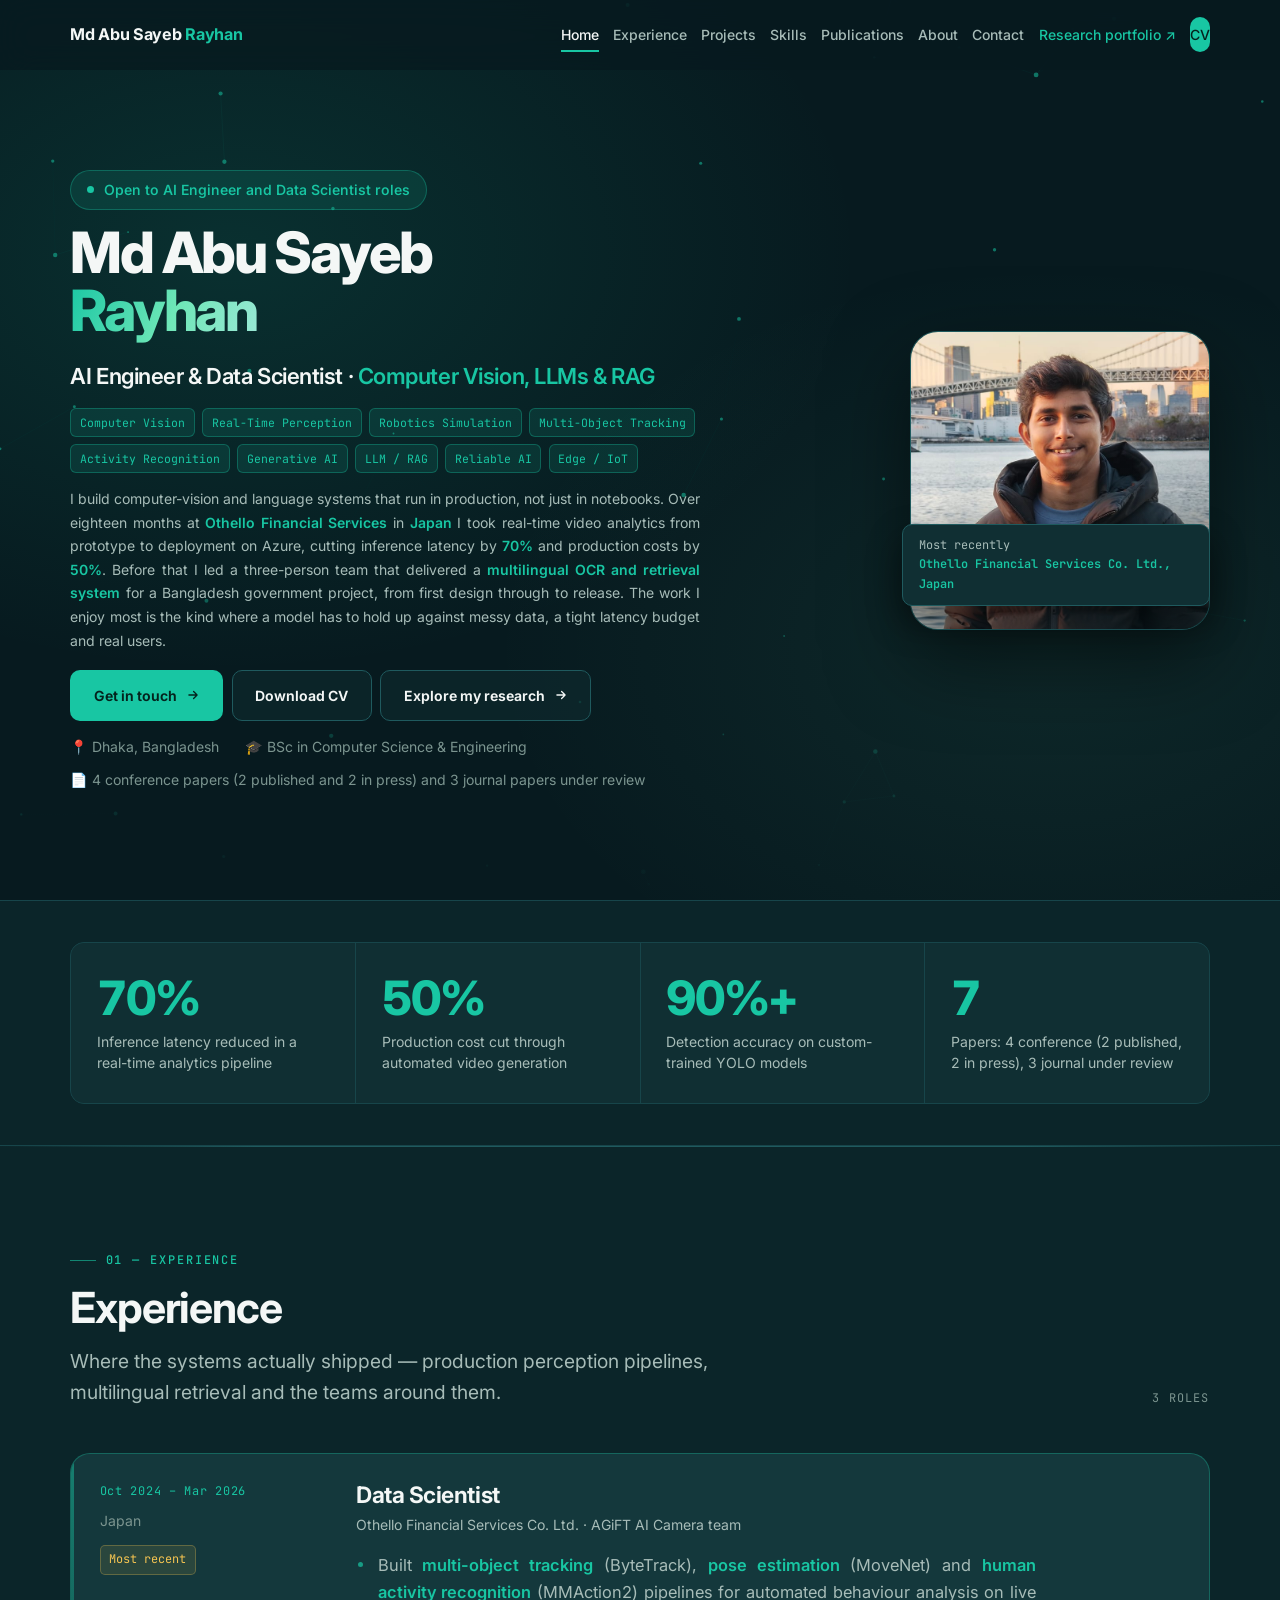
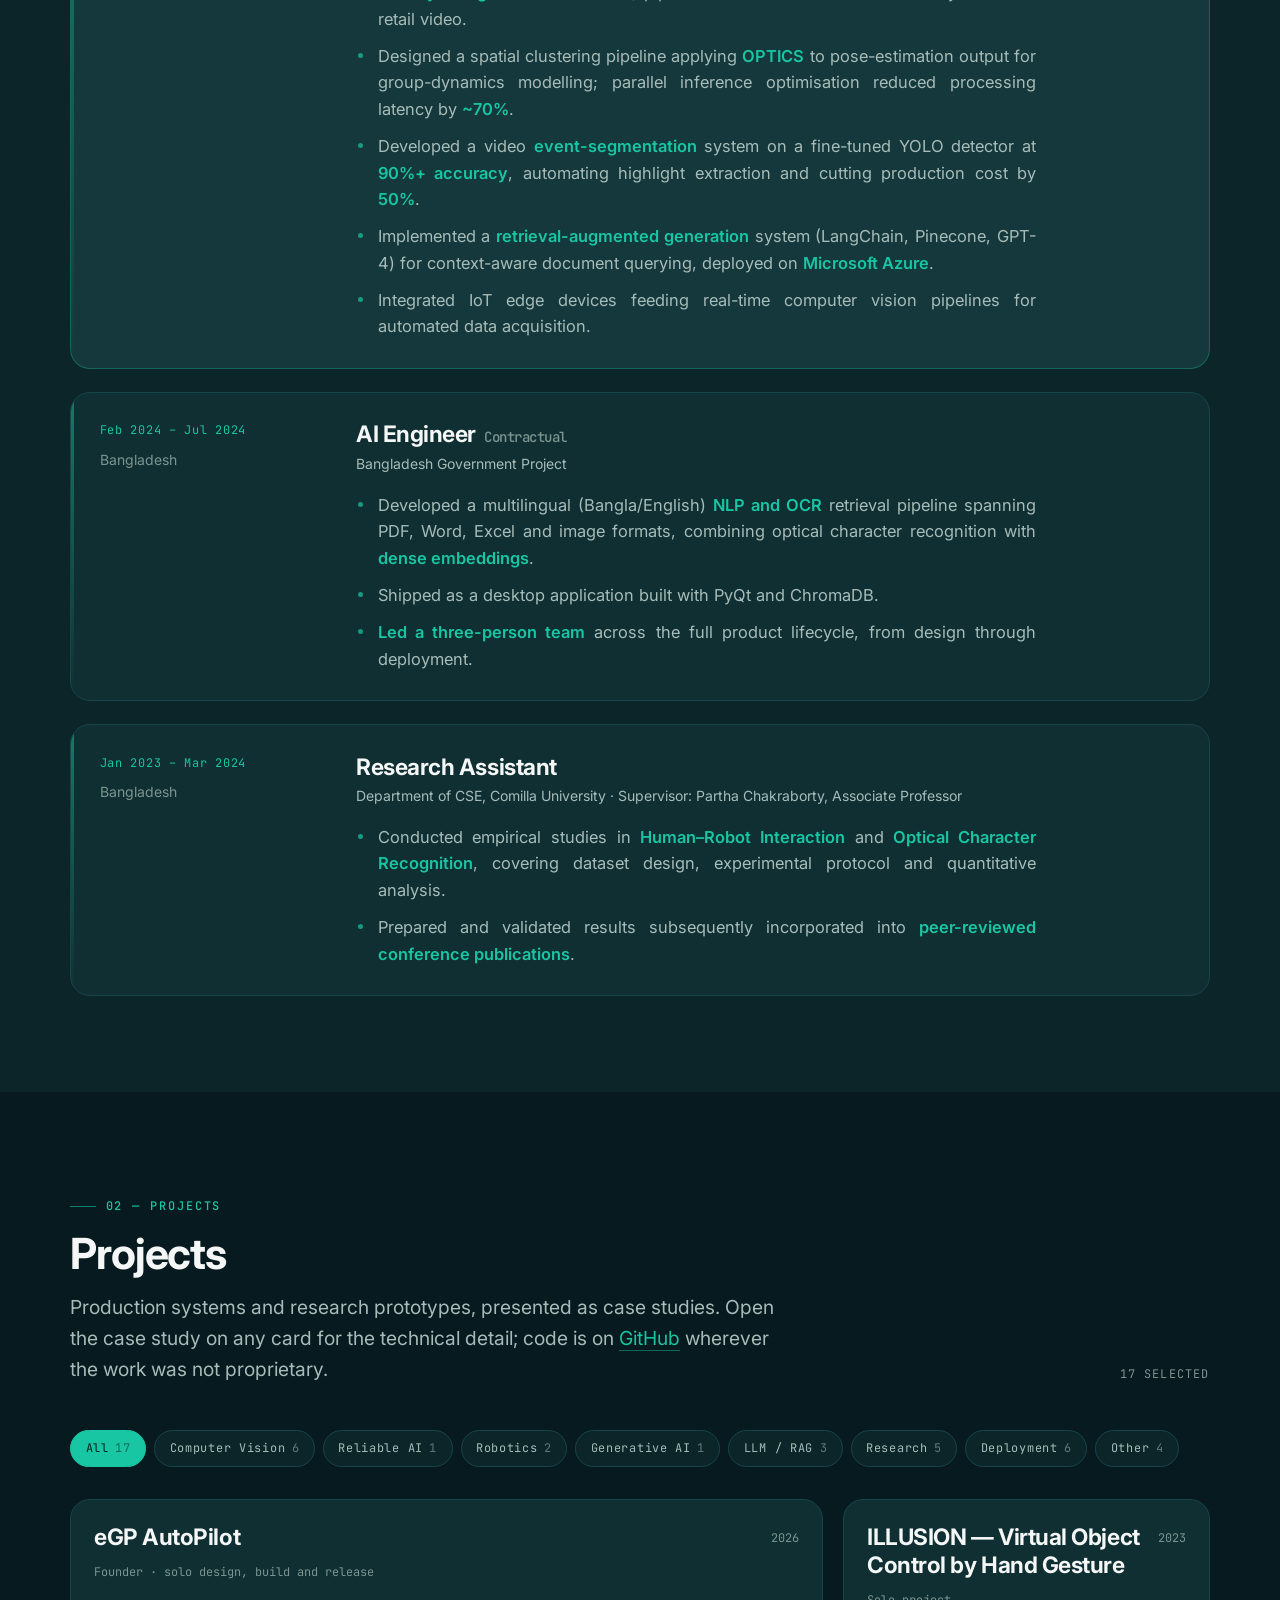
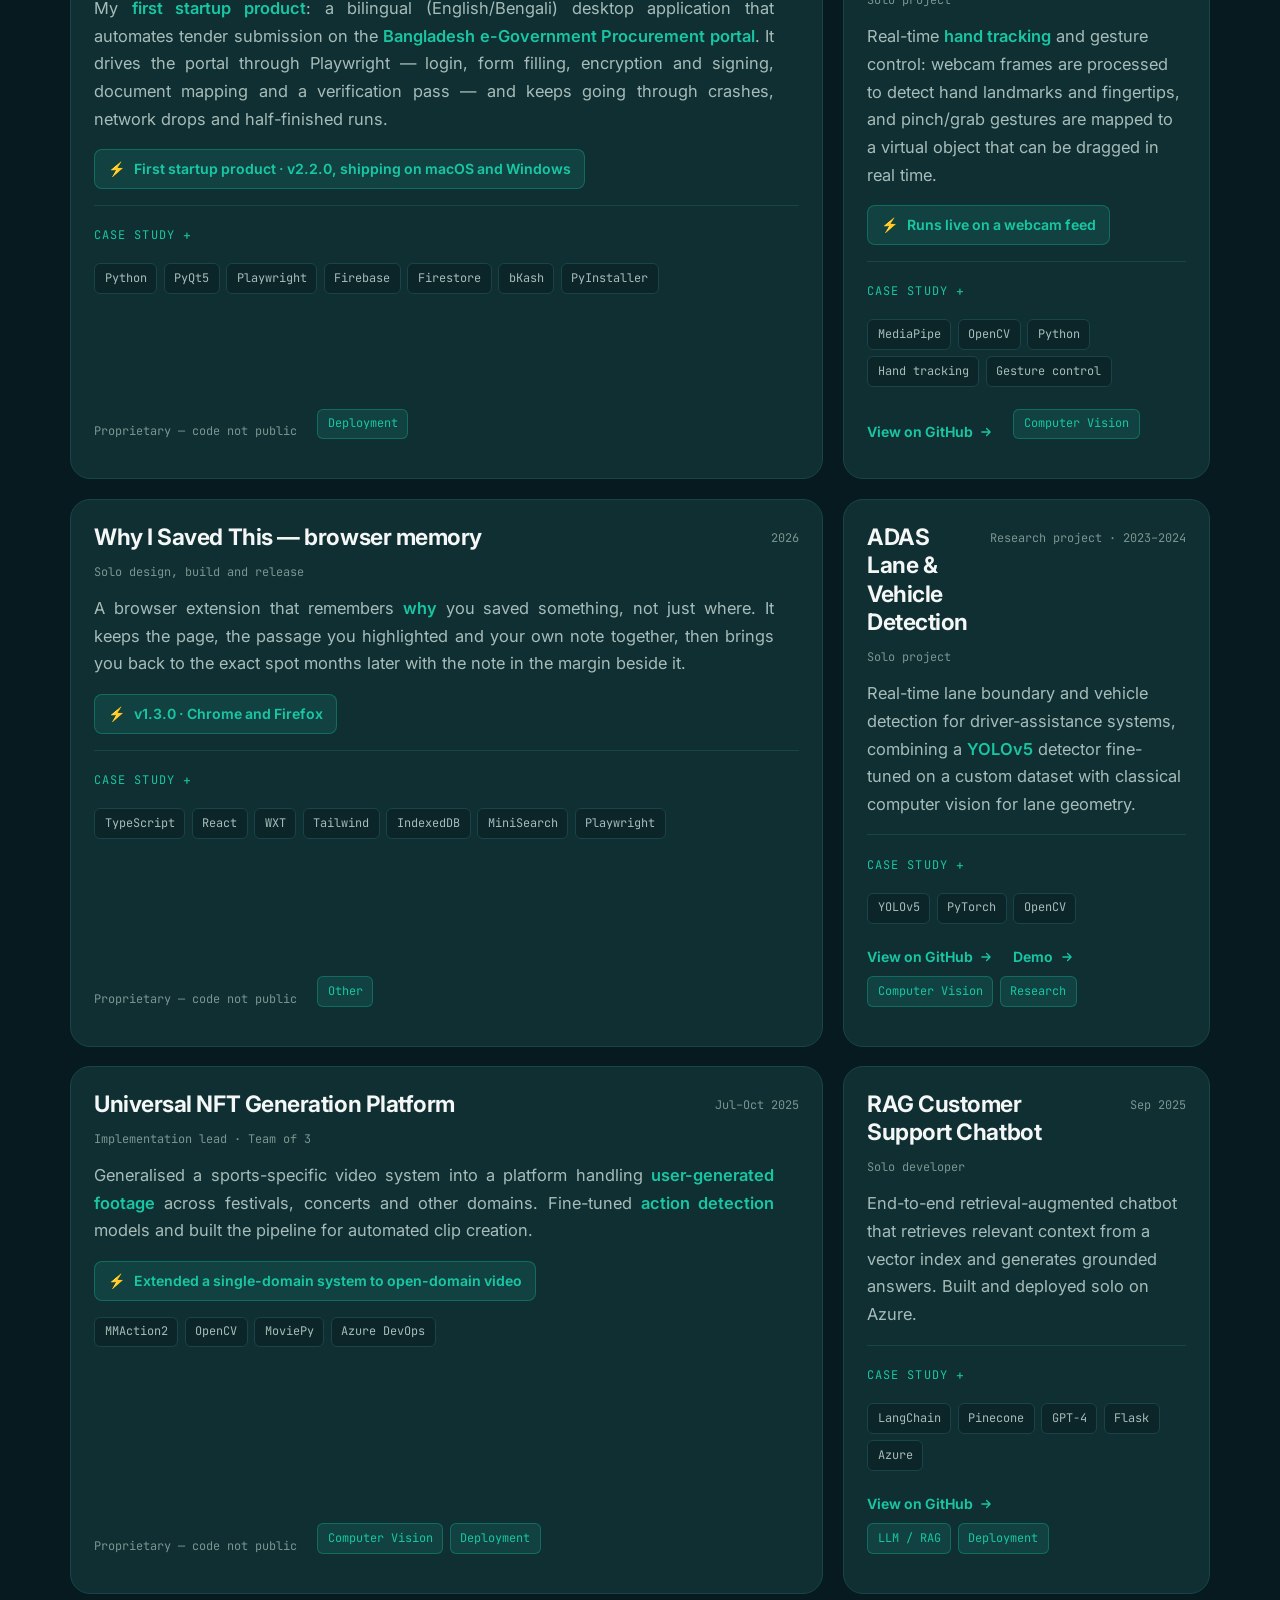
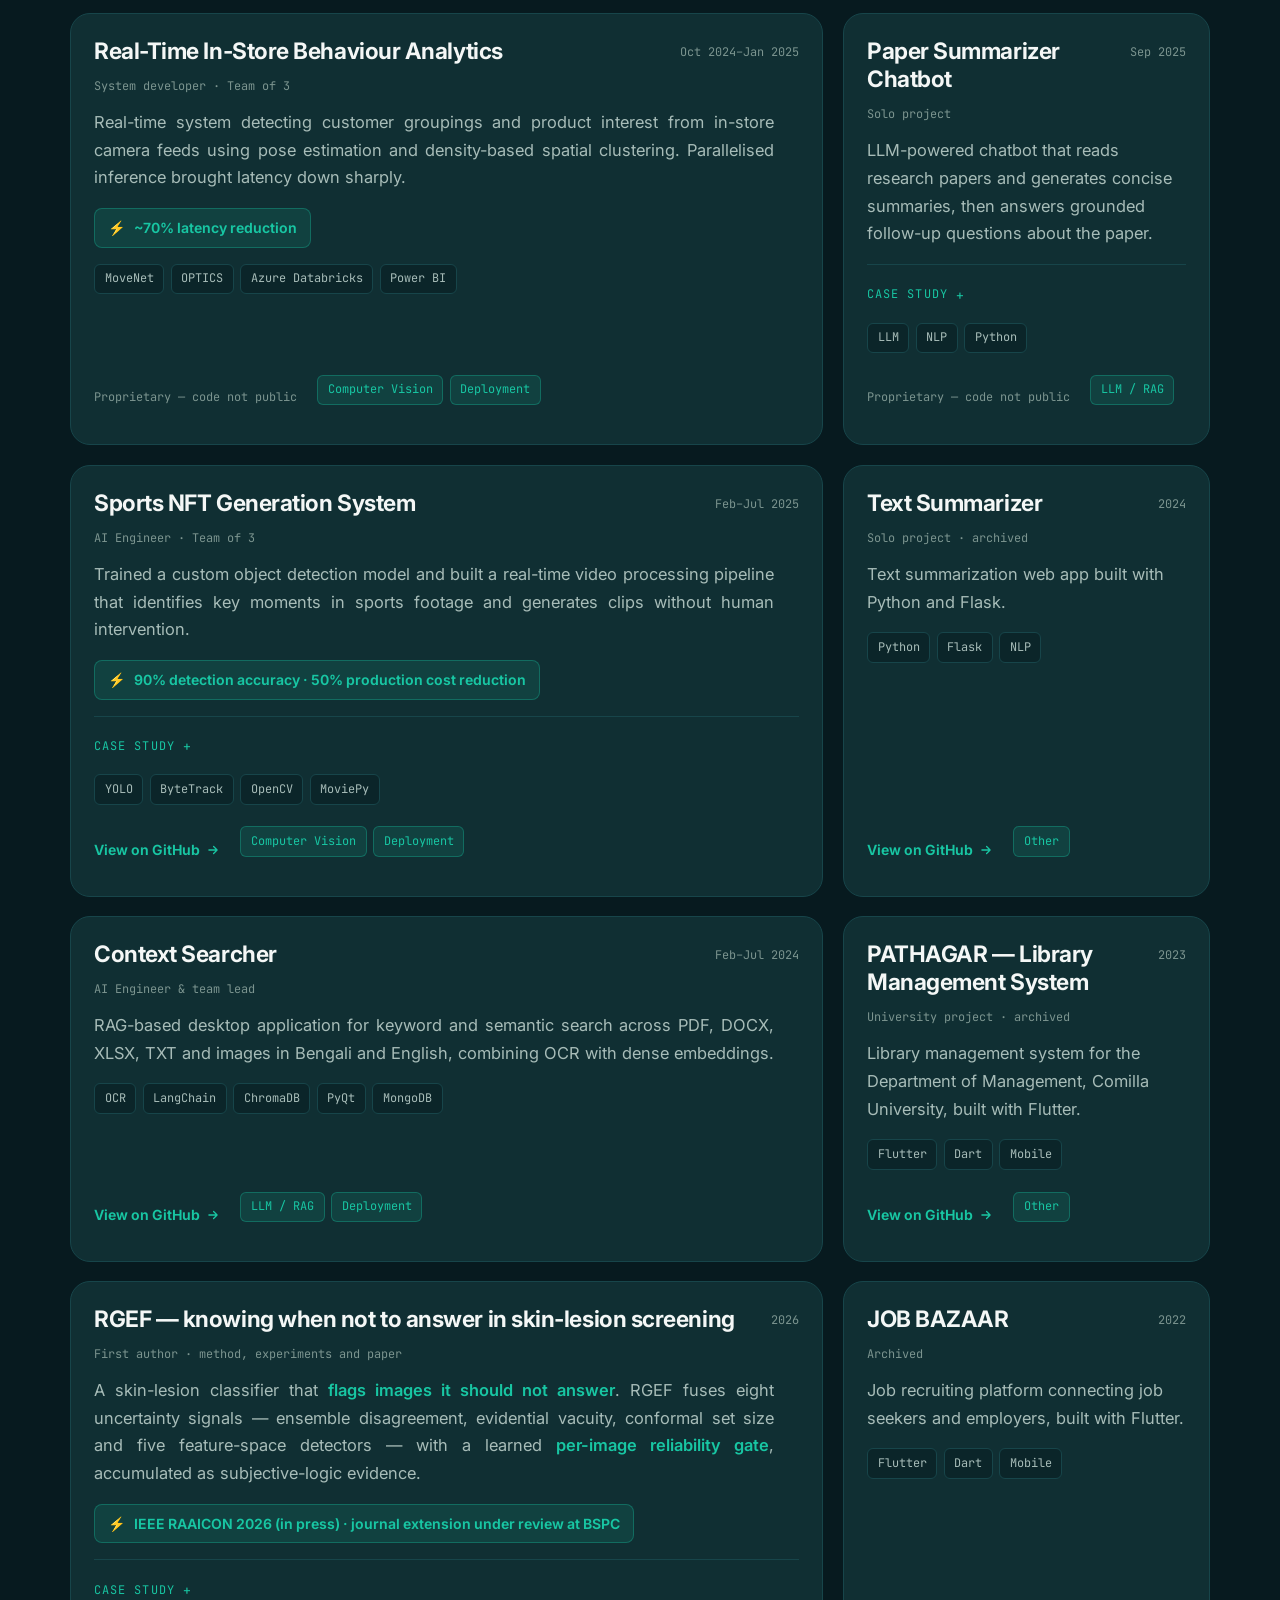
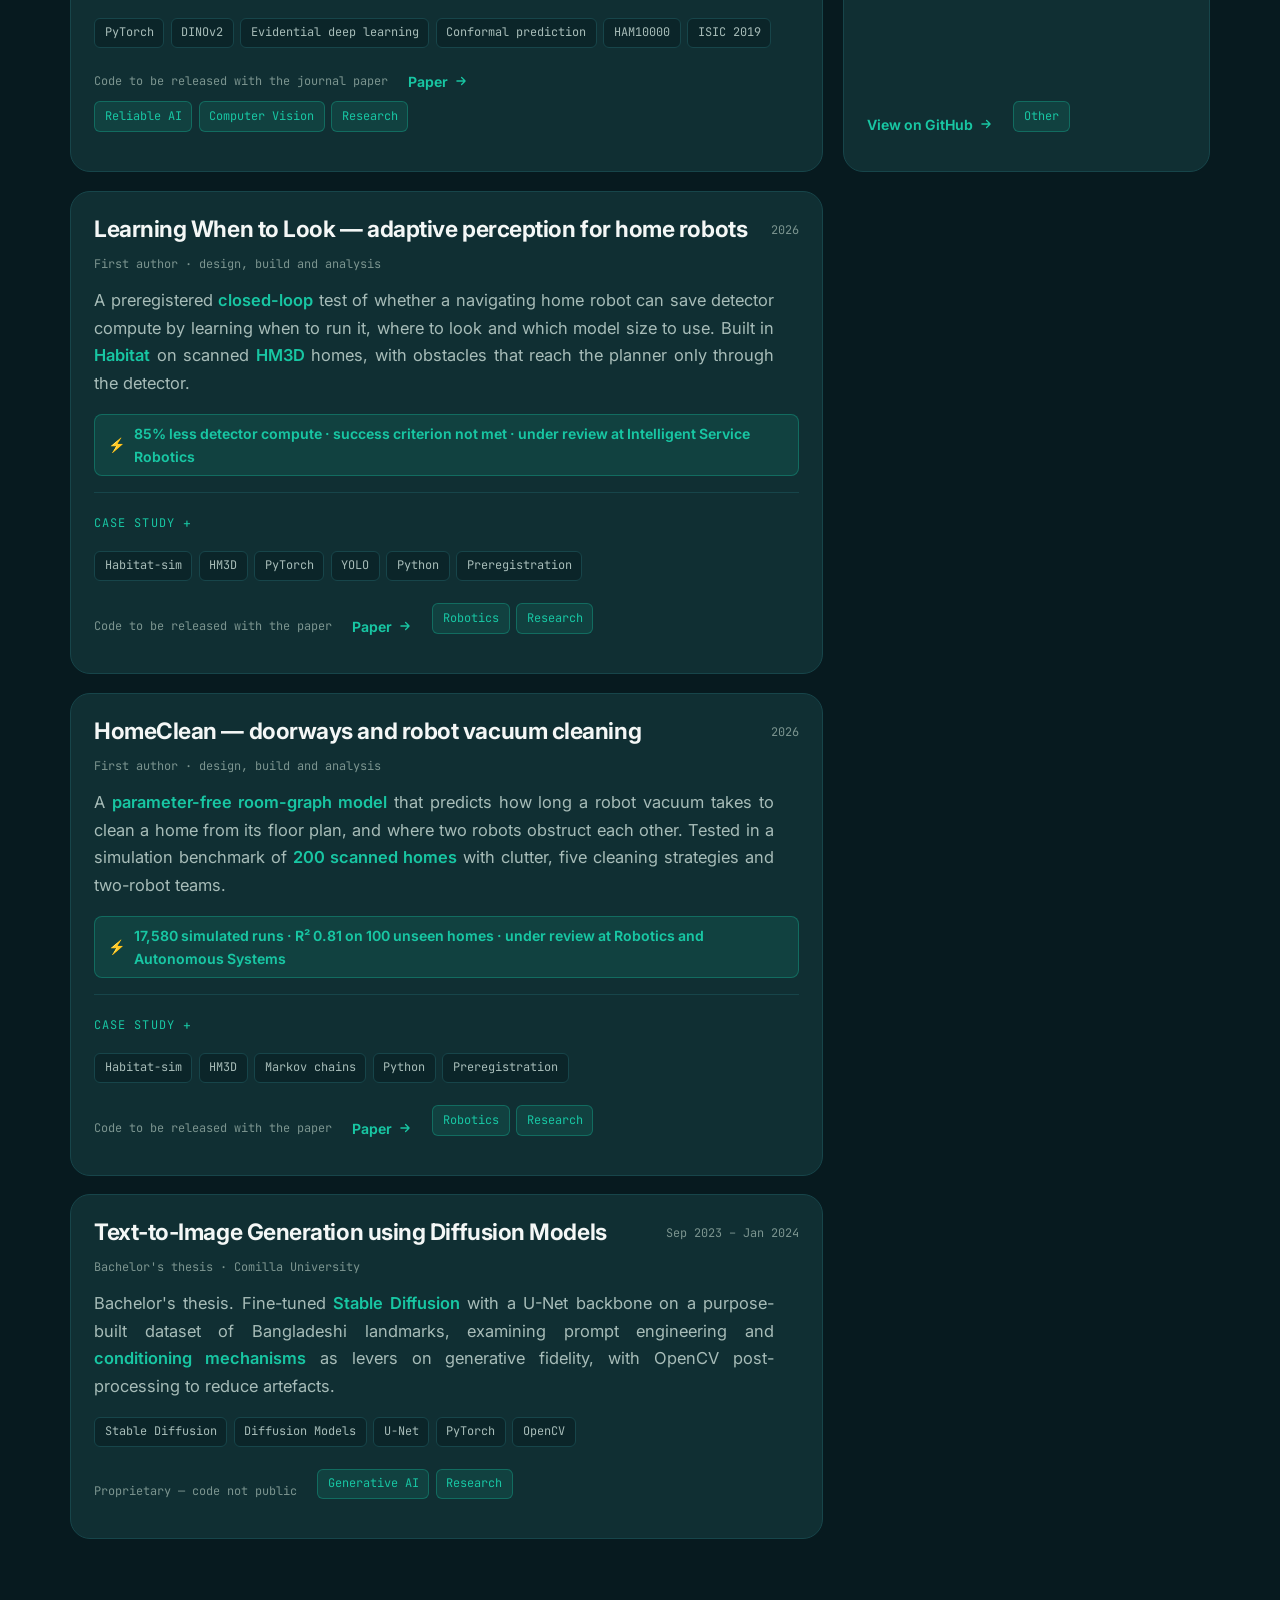
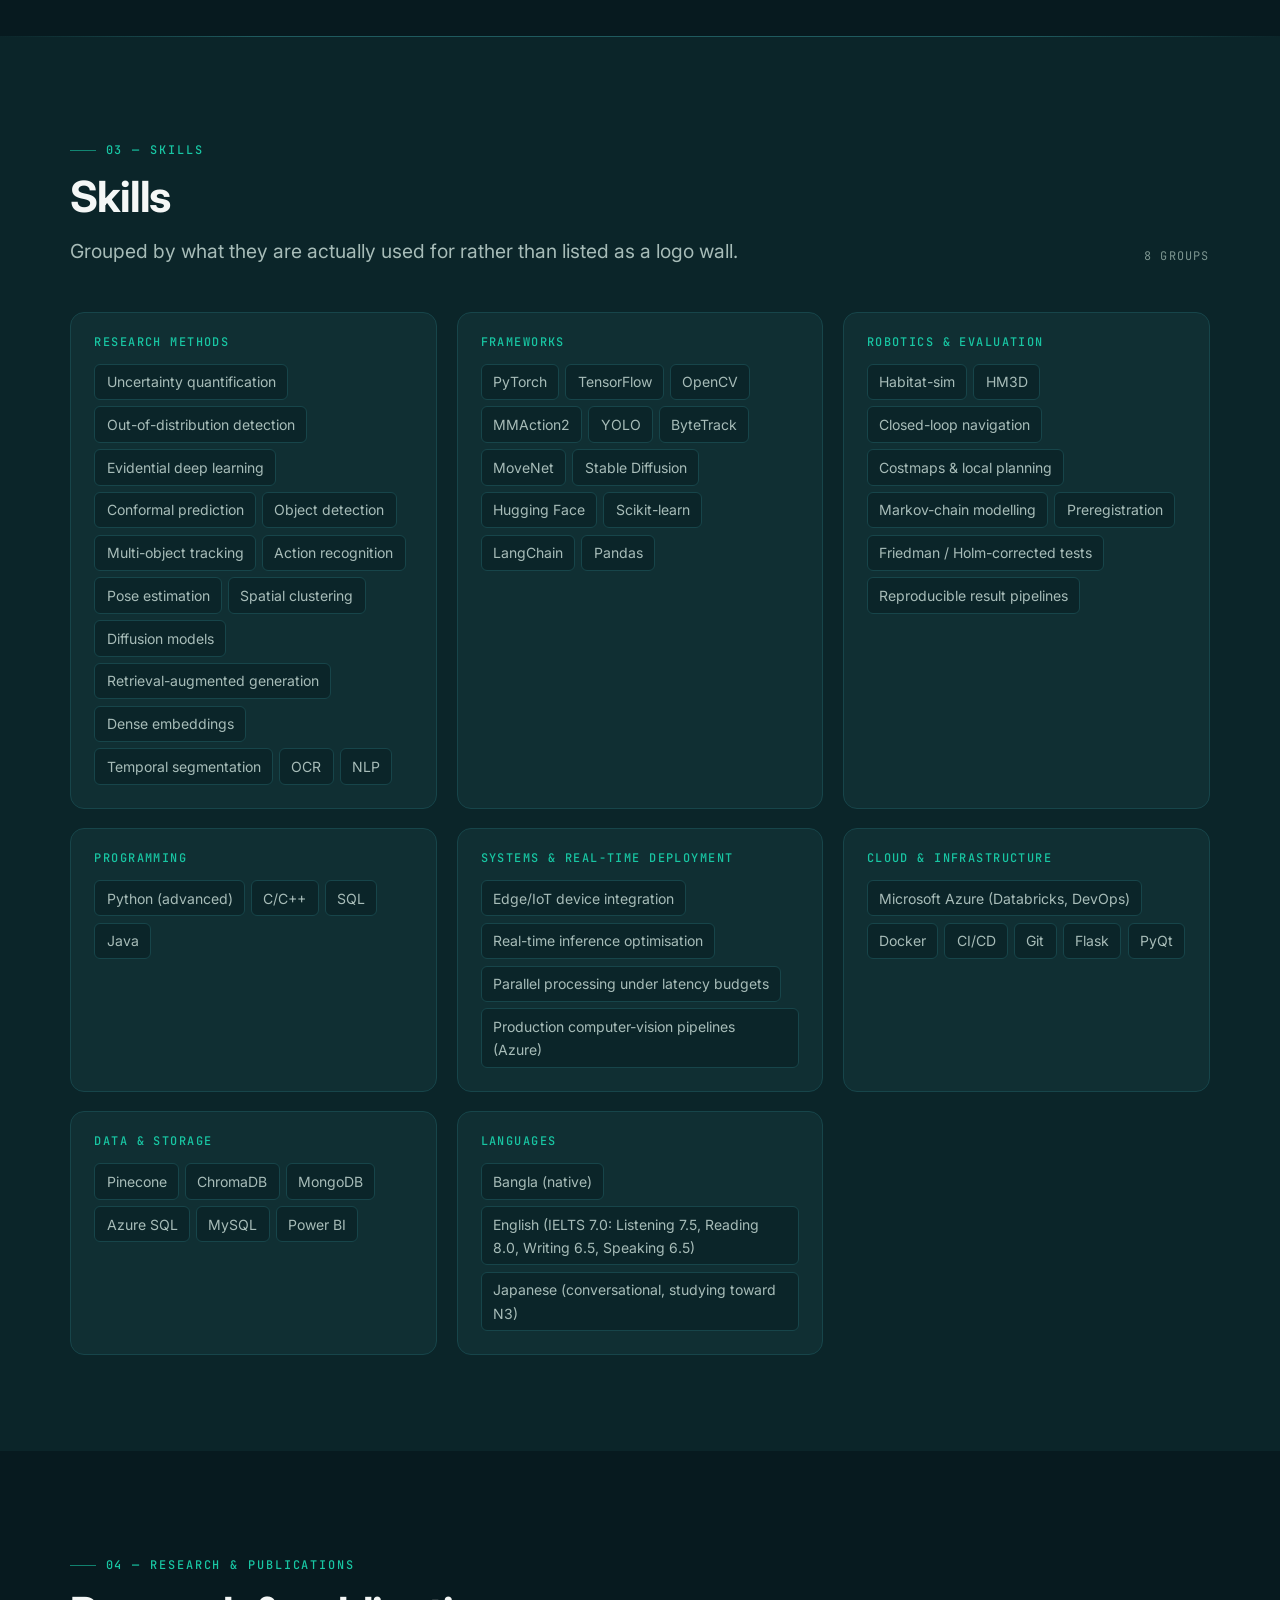
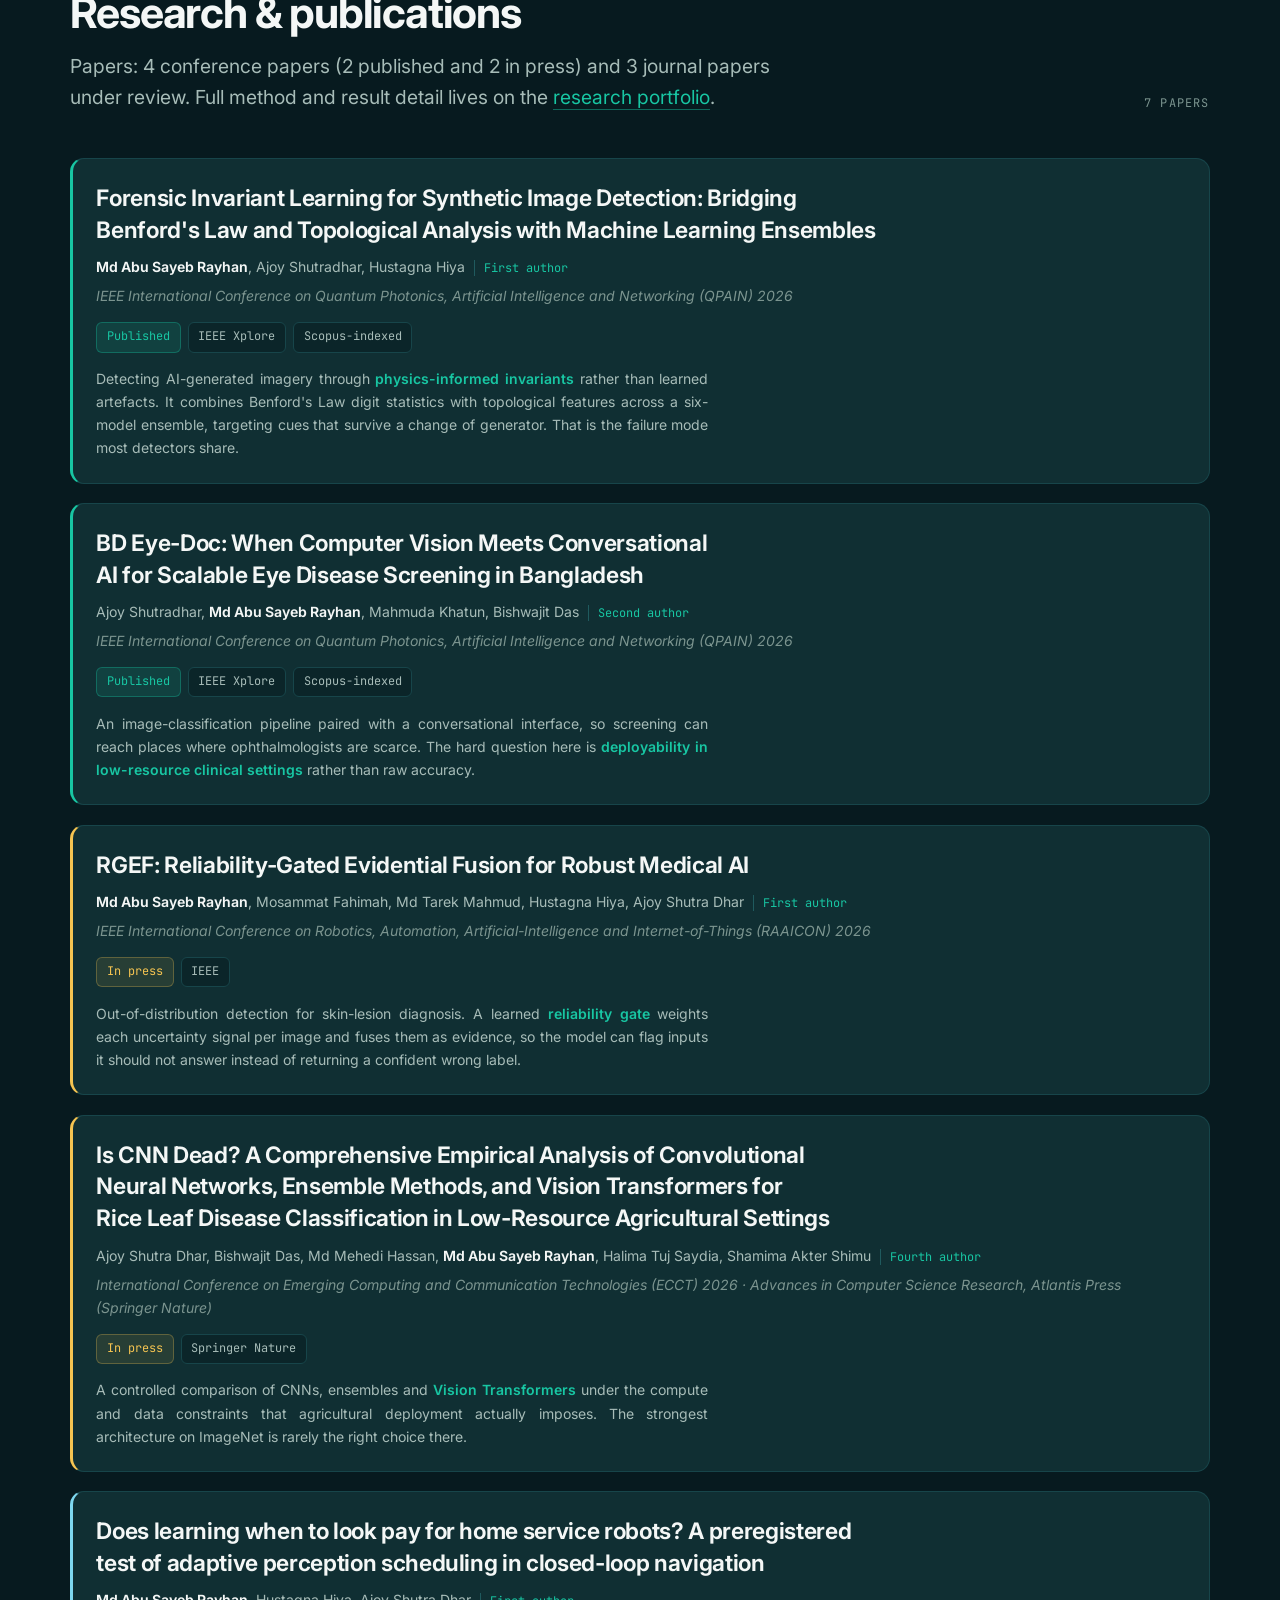
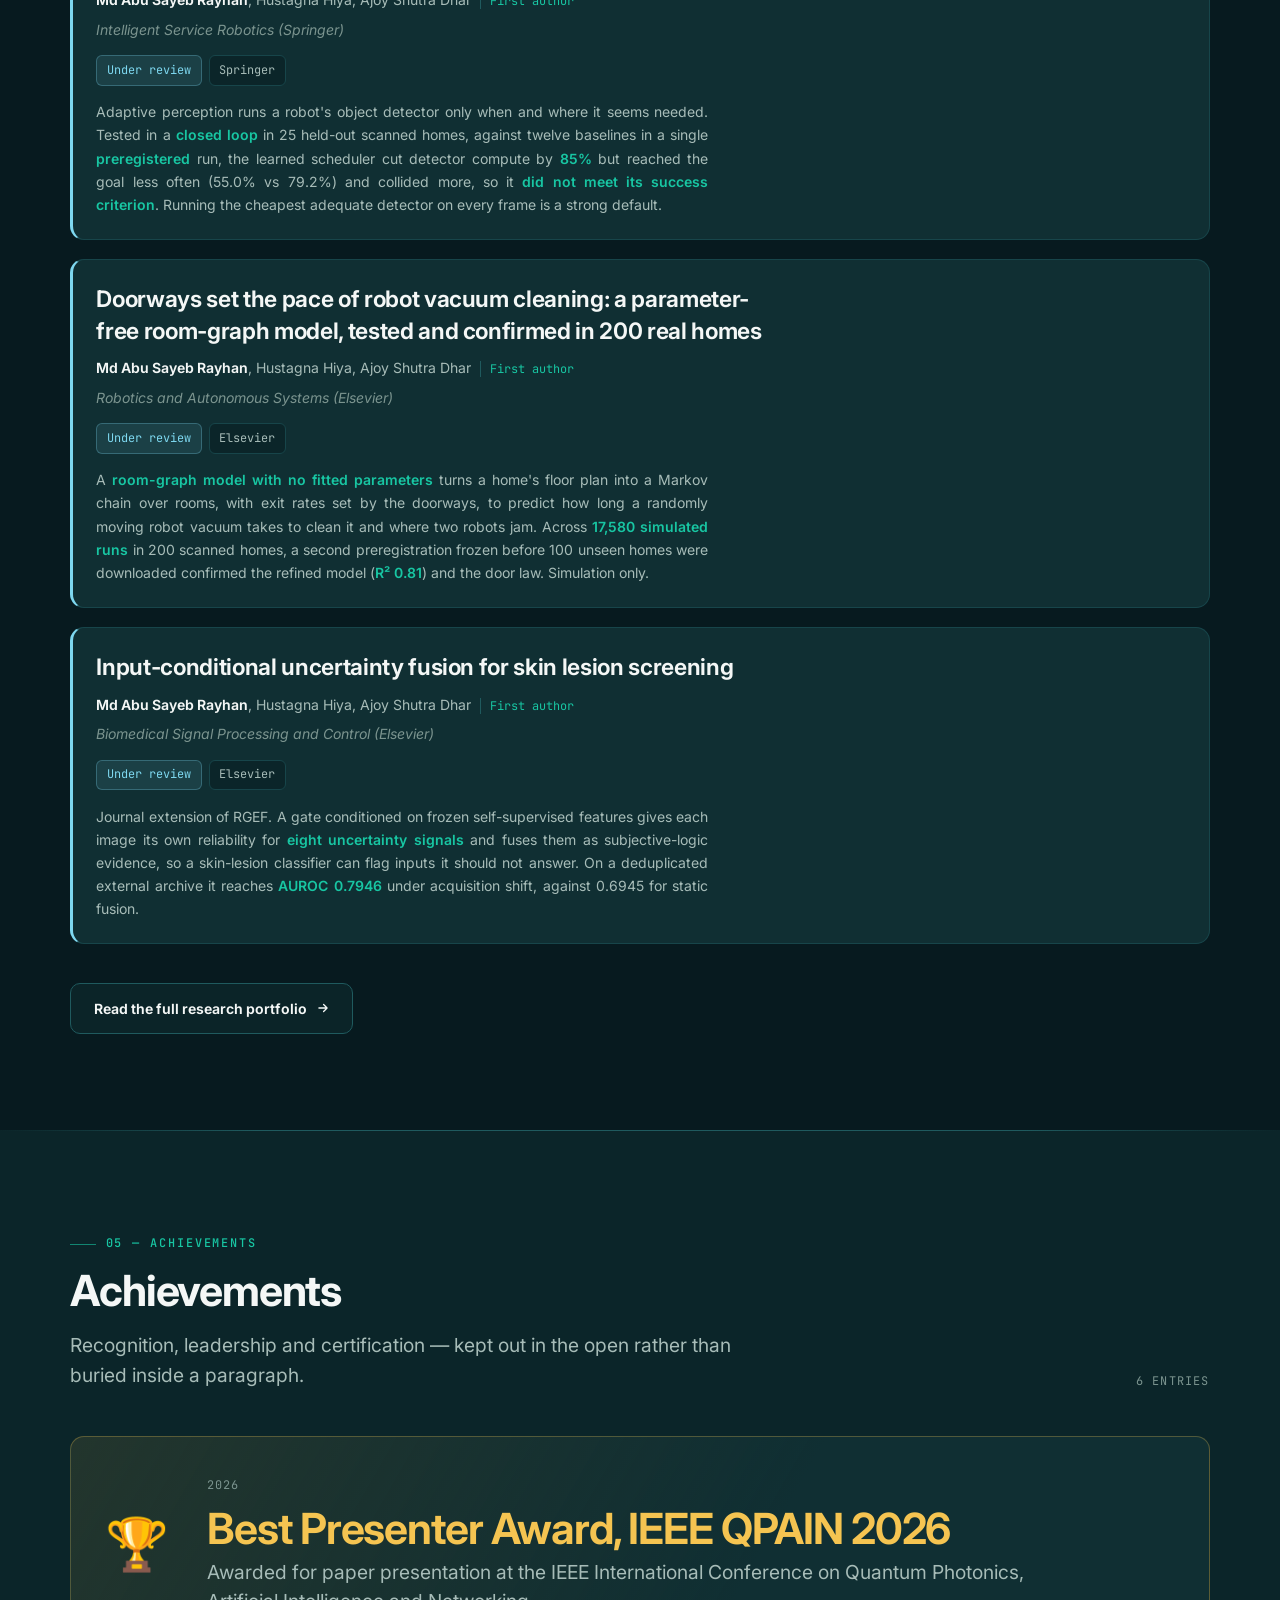
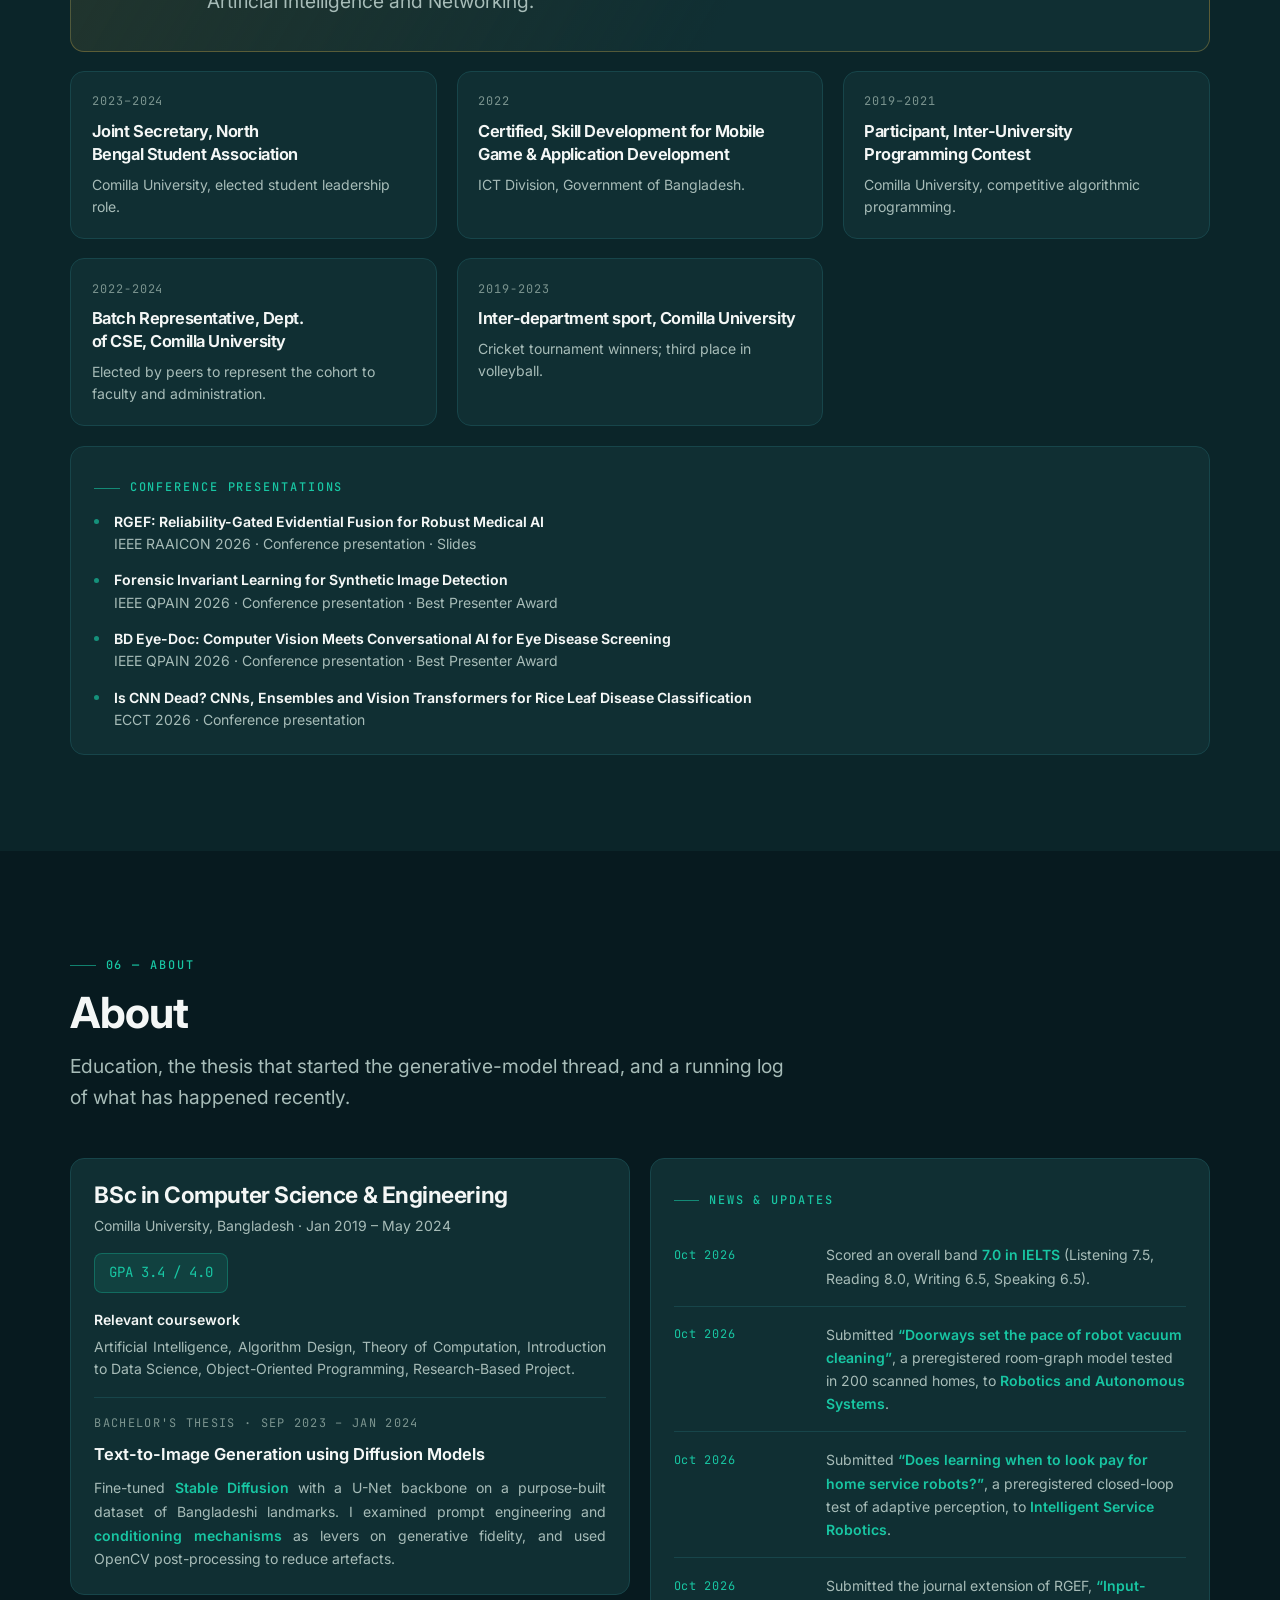
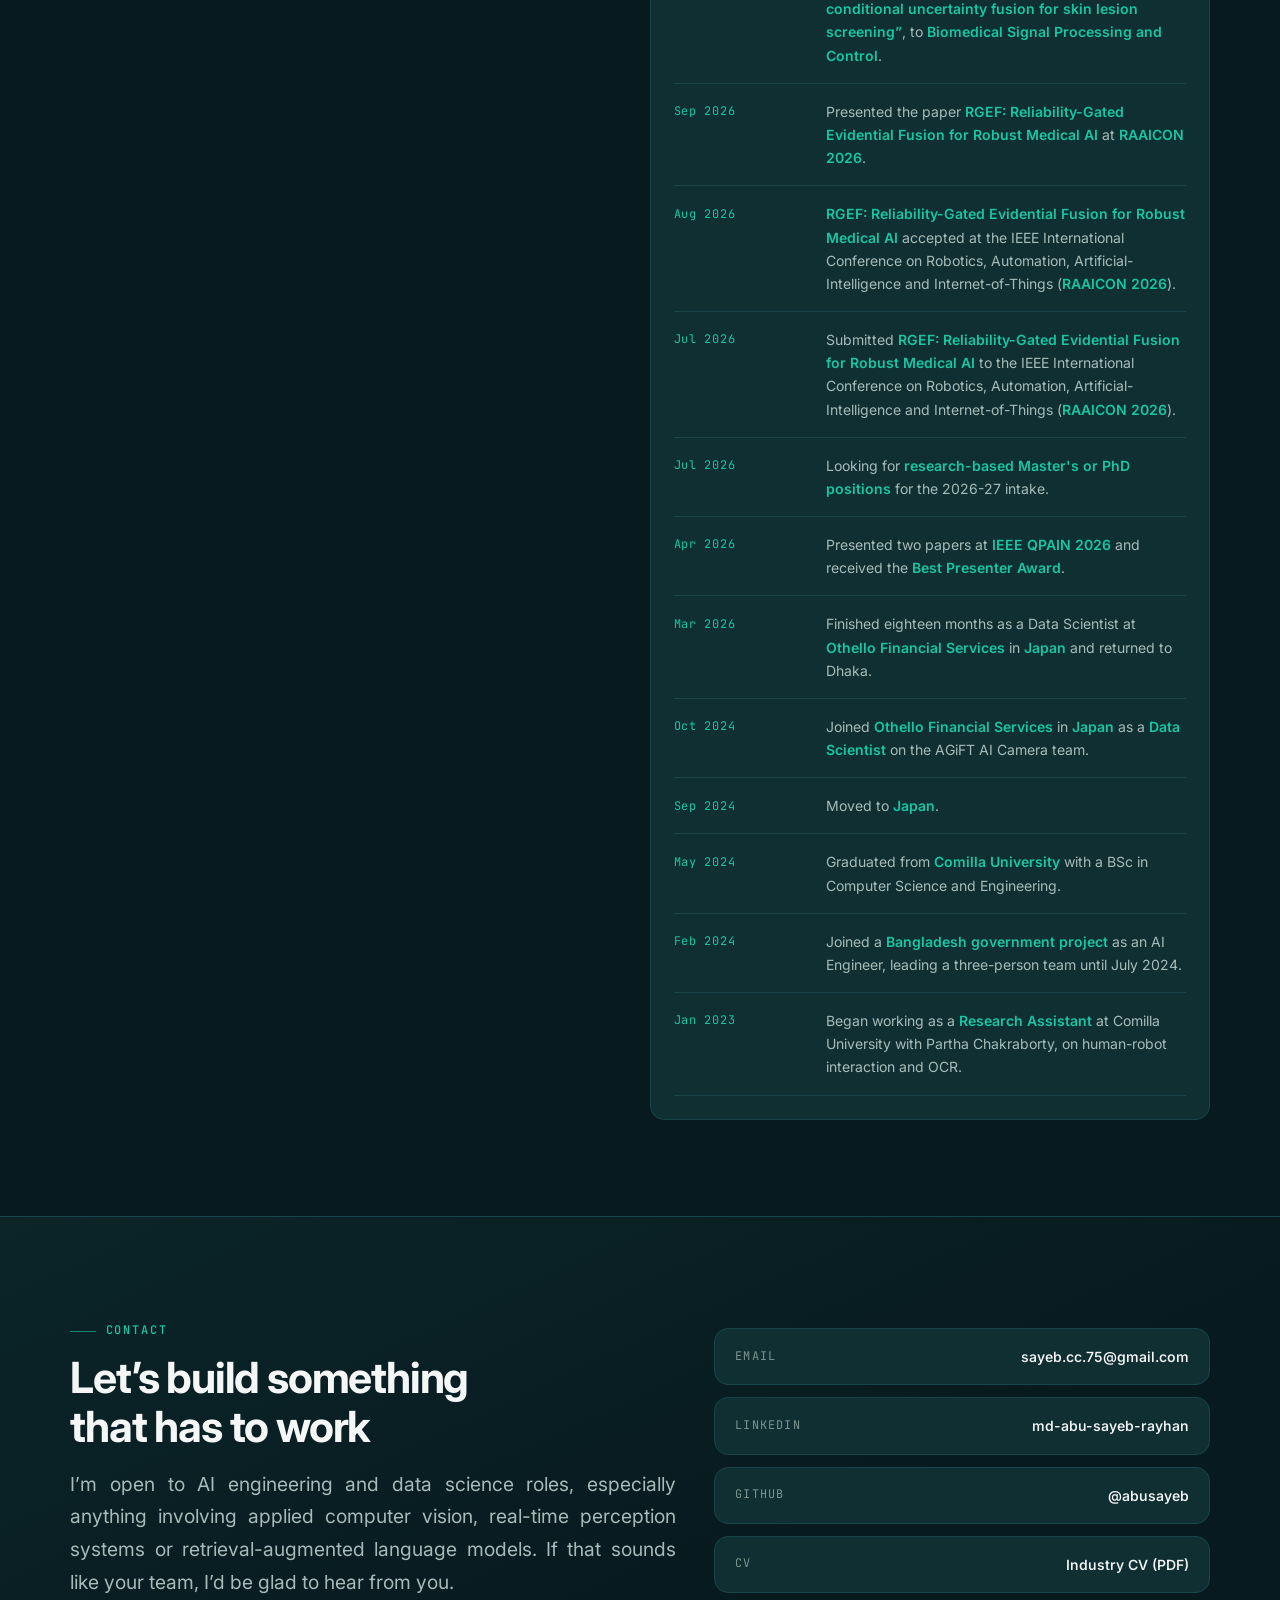
==== commit 2a6e8525: "Publish the new academic CV; say Master's or PhD throughout - Replace abu_sayeb_rayhan_cv.pdf with t" ====
--- a/index.html
+++ b/index.html
@@ -123,7 +123,7 @@
 </header>
 
 
-<main id="app" data-sum="85c846f"><header class="hero" id="home"><canvas class="hero-viz" id="viz" aria-hidden="true"></canvas><div class="shell"><div class="hero-grid"><div><p class="hero-badge"><span class="badge-dot"></span>Open to AI Engineer and Data Scientist roles</p><h1>Md Abu Sayeb<br><span class="grad">Rayhan</span></h1><p class="hero-role">AI Engineer &amp; Data Scientist · <em>Computer Vision, LLMs &amp; RAG</em></p><div class="hero-focus"><span class="chip chip--accent">Computer Vision</span><span class="chip chip--accent">Real-Time Perception</span><span class="chip chip--accent">Robotics Simulation</span><span class="chip chip--accent">Multi-Object Tracking</span><span class="chip chip--accent">Activity Recognition</span><span class="chip chip--accent">Generative AI</span><span class="chip chip--accent">LLM / RAG</span><span class="chip chip--accent">Reliable AI</span><span class="chip chip--accent">Edge / IoT</span></div><p class="hero-desc">I build computer-vision and language systems that run in production, not just in notebooks. Over eighteen months at <strong class="kw">Othello Financial Services</strong> in <strong class="kw">Japan</strong> I took real-time video analytics from prototype to deployment on Azure, cutting inference latency by <strong class="kw">70%</strong> and production costs by <strong class="kw">50%</strong>. Before that I led a three-person team that delivered a <strong class="kw">multilingual OCR and retrieval system</strong> for a Bangladesh government project, from first design through to release. The work I enjoy most is the kind where a model has to hold up against messy data, a tight latency budget and real users.</p><div class="hero-cta"><a class="btn btn-primary" href="#contact">Get in touch <svg aria-hidden="true" width="14" height="14" viewBox="0 0 24 24" fill="none" stroke="currentColor" stroke-width="2.2" stroke-linecap="round" stroke-linejoin="round"><path d="M5 12h13M13 6l6 6-6 6"/></svg></a><a class="btn btn-ghost" href="abu_sayeb_rayhan_AI.pdf" target="_blank" rel="noopener">Download CV</a><a class="btn btn-ghost" href="research/">Explore my research <svg aria-hidden="true" width="14" height="14" viewBox="0 0 24 24" fill="none" stroke="currentColor" stroke-width="2.2" stroke-linecap="round" stroke-linejoin="round"><path d="M5 12h13M13 6l6 6-6 6"/></svg></a></div><div class="hero-meta"><span>📍 Dhaka, Bangladesh</span><span>🎓 BSc in Computer Science &amp; Engineering</span><span>📄 4 conference papers (2 published and 2 in press) and 3 journal papers under review</span></div></div><div class="portrait" id="portraitWrap" hidden><div class="portrait-frame"><img id="portraitImg" alt="Portrait of Md Abu Sayeb Rayhan" width="640" height="640" style="object-position:50% 18%;transform:scale(1.6)"></div><p class="portrait-tag">Most recently<br><b>Othello Financial Services Co. Ltd., Japan</b></p></div></div></div></header><section class="stats-band" aria-label="Impact at a glance"><div class="shell"><div class="stats"><div class="stat" data-reveal><div class="stat-n" data-count="70%">70%</div><p class="stat-l">Inference latency reduced in a real-time analytics pipeline</p></div><div class="stat" data-reveal><div class="stat-n" data-count="50%">50%</div><p class="stat-l">Production cost cut through automated video generation</p></div><div class="stat" data-reveal><div class="stat-n" data-count="90%+">90%+</div><p class="stat-l">Detection accuracy on custom-trained YOLO models</p></div><div class="stat" data-reveal><div class="stat-n" data-count="7">7</div><p class="stat-l">Papers: 4 conference (2 published, 2 in press), 3 journal under review</p></div></div></div></section><section id="experience" class="section section--band" aria-labelledby="experience-title"><div class="shell"><div class="sec-head" data-reveal><div class="sec-head-main"><span class="eyebrow">01 — Experience</span><h2 class="sec-title" id="experience-title">Experience</h2><p class="sec-sub">Where the systems actually shipped — production perception pipelines, multilingual retrieval and the teams around them.</p></div><div class="sec-aside">3 roles</div></div><div class="timeline"><article class="tl-item is-lead" data-reveal><div><div class="tl-when">Oct 2024 – Mar 2026</div><div class="tl-where">Japan</div><span class="tl-flag">Most recent</span></div><div><h3 class="tl-role">Data Scientist</h3><p class="tl-org">Othello Financial Services Co. Ltd. · AGiFT AI Camera team</p><ul class="bullets"><li>Built <strong class="kw">multi-object tracking</strong> (ByteTrack), <strong class="kw">pose estimation</strong> (MoveNet) and <strong class="kw">human activity recognition</strong> (MMAction2) pipelines for automated behaviour analysis on live retail video.</li><li>Designed a spatial clustering pipeline applying <strong class="kw">OPTICS</strong> to pose-estimation output for group-dynamics modelling; parallel inference optimisation reduced processing latency by <strong class="kw">~70%</strong>.</li><li>Developed a video <strong class="kw">event-segmentation</strong> system on a fine-tuned YOLO detector at <strong class="kw">90%+ accuracy</strong>, automating highlight extraction and cutting production cost by <strong class="kw">50%</strong>.</li><li>Implemented a <strong class="kw">retrieval-augmented generation</strong> system (LangChain, Pinecone, GPT-4) for context-aware document querying, deployed on <strong class="kw">Microsoft Azure</strong>.</li><li>Integrated IoT edge devices feeding real-time computer vision pipelines for automated data acquisition.</li></ul></div></article><article class="tl-item" data-reveal><div><div class="tl-when">Feb 2024 – Jul 2024</div><div class="tl-where">Bangladesh</div></div><div><h3 class="tl-role">AI Engineer<small>Contractual</small></h3><p class="tl-org">Bangladesh Government Project</p><ul class="bullets"><li>Developed a multilingual (Bangla/English) <strong class="kw">NLP and OCR</strong> retrieval pipeline spanning PDF, Word, Excel and image formats, combining optical character recognition with <strong class="kw">dense embeddings</strong>.</li><li>Shipped as a desktop application built with PyQt and ChromaDB.</li><li><strong class="kw">Led a three-person team</strong> across the full product lifecycle, from design through deployment.</li></ul></div></article><article class="tl-item" data-reveal><div><div class="tl-when">Jan 2023 – Mar 2024</div><div class="tl-where">Bangladesh</div></div><div><h3 class="tl-role">Research Assistant</h3><p class="tl-org">Department of CSE, Comilla University · Supervisor: Partha Chakraborty, Associate Professor</p><ul class="bullets"><li>Conducted empirical studies in <strong class="kw">Human–Robot Interaction</strong> and <strong class="kw">Optical Character Recognition</strong>, covering dataset design, experimental protocol and quantitative analysis.</li><li>Prepared and validated results subsequently incorporated into <strong class="kw">peer-reviewed conference publications</strong>.</li></ul></div></article></div></div></section><section id="projects" class="section " aria-labelledby="projects-title"><div class="shell"><div class="sec-head" data-reveal><div class="sec-head-main"><span class="eyebrow">02 — Projects</span><h2 class="sec-title" id="projects-title">Projects</h2><p class="sec-sub">Production systems and research prototypes, presented as case studies. Open the case study on any card for the technical detail; code is on <a href="https://github.com/abusayeb" target="_blank" rel="noopener noreferrer">GitHub</a> wherever the work was not proprietary.</p></div><div class="sec-aside">17 selected</div></div><div class="filters" role="group" aria-label="Filter projects by area"><button class="filter" type="button" data-filter="*" aria-pressed="true">All<span class="n">17</span></button><button class="filter" type="button" data-filter="Computer Vision" aria-pressed="false">Computer Vision<span class="n">6</span></button><button class="filter" type="button" data-filter="Reliable AI" aria-pressed="false">Reliable AI<span class="n">1</span></button><button class="filter" type="button" data-filter="Robotics" aria-pressed="false">Robotics<span class="n">2</span></button><button class="filter" type="button" data-filter="Generative AI" aria-pressed="false">Generative AI<span class="n">1</span></button><button class="filter" type="button" data-filter="LLM / RAG" aria-pressed="false">LLM / RAG<span class="n">3</span></button><button class="filter" type="button" data-filter="Research" aria-pressed="false">Research<span class="n">5</span></button><button class="filter" type="button" data-filter="Deployment" aria-pressed="false">Deployment<span class="n">6</span></button><button class="filter" type="button" data-filter="Other" aria-pressed="false">Other<span class="n">4</span></button></div><div class="projects" id="projGrid"><article class="proj is-featured" data-cats="Deployment" data-reveal><div class="proj-head"><h3 class="proj-title">eGP AutoPilot</h3><span class="proj-when">2026</span></div><div class="proj-role">Founder · solo design, build and release</div><p class="proj-desc">My <strong class="kw">first startup product</strong>: a bilingual (English/Bengali) desktop application that automates tender submission on the <strong class="kw">Bangladesh e-Government Procurement portal</strong>. It drives the portal through Playwright — login, form filling, encryption and signing, document mapping and a verification pass — and keeps going through crashes, network drops and half-finished runs.</p><div class="proj-impact"><span aria-hidden="true">⚡</span>First startup product · v2.2.0, shipping on macOS and Windows</div><details class="case"><summary>Case study</summary><div class="case-body"><div class="case-block"><h4>How it works</h4><ul class="bullets"><li>Drives the portal end to end with <strong class="kw">Playwright</strong> — login, Tenderer Info, Activities, Personnel and Priced BOQ forms, then click-sign, encrypt and save.</li><li>Resumes exactly where it stopped. Per-account state is written to disk, so a crash or a two-minute network drop does not cost the whole run.</li><li>Every failing row gets five attempts, then five more in a deferred pass; anything still failing is <strong class="kw">reported rather than silently skipped</strong>.</li><li>Maps uploaded files to the portal's document categories by fuzzy filename match — trade licence, TIN, VAT, liquid assets.</li><li>Runs from a phone: a mobile dashboard over a REST API with QR-code pairing, and no credentials sent over the wire.</li><li>Firebase-backed accounts, subscriptions and <strong class="kw">bKash</strong> billing, with an admin panel for users, plans, devices and payments.</li><li>Packaged for macOS and Windows, behind 273 offline tests that never touch the production database.</li></ul></div></div></details><div class="chips"><span class="chip ">Python</span><span class="chip ">PyQt5</span><span class="chip ">Playwright</span><span class="chip ">Firebase</span><span class="chip ">Firestore</span><span class="chip ">bKash</span><span class="chip ">PyInstaller</span></div><div class="proj-foot"><span class="proj-private">Proprietary — code not public</span><span class="chips"><span class="chip chip--accent">Deployment</span></span></div></article><article class="proj is-featured" data-cats="Other" data-reveal><div class="proj-head"><h3 class="proj-title">Why I Saved This — browser memory</h3><span class="proj-when">2026</span></div><div class="proj-role">Solo design, build and release</div><p class="proj-desc">A browser extension that remembers <strong class="kw">why</strong> you saved something, not just where. It keeps the page, the passage you highlighted and your own note together, then brings you back to the exact spot months later with the note in the margin beside it.</p><div class="proj-impact"><span aria-hidden="true">⚡</span>v1.3.0 · Chrome and Firefox</div><details class="case"><summary>Case study</summary><div class="case-body"><div class="case-block"><h4>How it works</h4><ul class="bullets"><li>Save a page, a highlighted passage, a link or an image — from the toolbar, the context menu, or one shortcut that works out which you meant.</li><li>Search runs on <strong class="kw">your own notes and highlights first</strong>, ranking them above titles and URLs.</li><li>Re-anchors to the saved passage even when the page has changed since, scrolls to it, and lights up every highlight from that page with its note alongside.</li><li>Entirely local: <strong class="kw">no account, no server, no sync, no analytics, no network requests</strong>. Installing asks for no site access at all.</li><li>Licence keys are signed tokens verified on the device, because there is no server to check them against.</li><li>TypeScript and React on WXT, Dexie over IndexedDB, MiniSearch for retrieval, with unit tests in Vitest and end-to-end tests in Playwright.</li></ul></div></div></details><div class="chips"><span class="chip ">TypeScript</span><span class="chip ">React</span><span class="chip ">WXT</span><span class="chip ">Tailwind</span><span class="chip ">IndexedDB</span><span class="chip ">MiniSearch</span><span class="chip ">Playwright</span></div><div class="proj-foot"><span class="proj-private">Proprietary — code not public</span><span class="chips"><span class="chip chip--accent">Other</span></span></div></article><article class="proj is-featured" data-cats="Computer Vision|Deployment" data-reveal><div class="proj-head"><h3 class="proj-title">Universal NFT Generation Platform</h3><span class="proj-when">Jul–Oct 2025</span></div><div class="proj-role">Implementation lead · Team of 3</div><p class="proj-desc">Generalised a sports-specific video system into a platform handling <strong class="kw">user-generated footage</strong> across festivals, concerts and other domains. Fine-tuned <strong class="kw">action detection</strong> models and built the pipeline for automated clip creation.</p><div class="proj-impact"><span aria-hidden="true">⚡</span>Extended a single-domain system to open-domain video</div><div class="chips"><span class="chip ">MMAction2</span><span class="chip ">OpenCV</span><span class="chip ">MoviePy</span><span class="chip ">Azure DevOps</span></div><div class="proj-foot"><span class="proj-private">Proprietary — code not public</span><span class="chips"><span class="chip chip--accent">Computer Vision</span><span class="chip chip--accent">Deployment</span></span></div></article><article class="proj is-featured" data-cats="Computer Vision|Deployment" data-reveal><div class="proj-head"><h3 class="proj-title">Real-Time In-Store Behaviour Analytics</h3><span class="proj-when">Oct 2024–Jan 2025</span></div><div class="proj-role">System developer · Team of 3</div><p class="proj-desc">Real-time system detecting customer groupings and product interest from in-store camera feeds using pose estimation and density-based spatial clustering. Parallelised inference brought latency down sharply.</p><div class="proj-impact"><span aria-hidden="true">⚡</span>~70% latency reduction</div><div class="chips"><span class="chip ">MoveNet</span><span class="chip ">OPTICS</span><span class="chip ">Azure Databricks</span><span class="chip ">Power BI</span></div><div class="proj-foot"><span class="proj-private">Proprietary — code not public</span><span class="chips"><span class="chip chip--accent">Computer Vision</span><span class="chip chip--accent">Deployment</span></span></div></article><article class="proj is-featured" data-cats="Computer Vision|Deployment" data-reveal><div class="proj-head"><h3 class="proj-title"><a href="https://github.com/abusayeb/basketball-highlight-generator" target="_blank" rel="noopener noreferrer">Sports NFT Generation System</a></h3><span class="proj-when">Feb–Jul 2025</span></div><div class="proj-role">AI Engineer · Team of 3</div><p class="proj-desc">Trained a custom object detection model and built a real-time video processing pipeline that identifies key moments in sports footage and generates clips without human intervention.</p><div class="proj-impact"><span aria-hidden="true">⚡</span>90% detection accuracy · 50% production cost reduction</div><details class="case"><summary>Case study</summary><div class="case-body"><div class="case-block"><h4>How it works</h4><ul class="bullets"><li>Detects players, the ball and the basket with <strong class="kw">YOLOv8</strong>, then tracks them across frames with DeepSORT or ByteTrack.</li><li>Keeps ball tracking smooth through brief occlusion using trajectory interpolation and <strong class="kw">Kalman filtering</strong>.</li><li>Recognises key actions and classifies highlight-worthy events from motion and positional data.</li><li>Compiles the final reel automatically: auto zoom on the action, slow-motion replay, transitions and metadata overlay.</li><li>Derives per-player statistics — shots, passes and time on court.</li></ul></div></div></details><div class="chips"><span class="chip ">YOLO</span><span class="chip ">ByteTrack</span><span class="chip ">OpenCV</span><span class="chip ">MoviePy</span></div><div class="proj-foot"><a class="btn-link" href="https://github.com/abusayeb/basketball-highlight-generator" target="_blank" rel="noopener noreferrer">View on GitHub <svg aria-hidden="true" width="14" height="14" viewBox="0 0 24 24" fill="none" stroke="currentColor" stroke-width="2.2" stroke-linecap="round" stroke-linejoin="round"><path d="M5 12h13M13 6l6 6-6 6"/></svg></a><span class="chips"><span class="chip chip--accent">Computer Vision</span><span class="chip chip--accent">Deployment</span></span></div></article><article class="proj is-featured" data-cats="LLM / RAG|Deployment" data-reveal><div class="proj-head"><h3 class="proj-title"><a href="https://github.com/abusayeb/keyword-file-searcher" target="_blank" rel="noopener noreferrer">Context Searcher</a></h3><span class="proj-when">Feb–Jul 2024</span></div><div class="proj-role">AI Engineer &amp; team lead</div><p class="proj-desc">RAG-based desktop application for keyword and semantic search across PDF, DOCX, XLSX, TXT and images in Bengali and English, combining OCR with dense embeddings.</p><div class="chips"><span class="chip ">OCR</span><span class="chip ">LangChain</span><span class="chip ">ChromaDB</span><span class="chip ">PyQt</span><span class="chip ">MongoDB</span></div><div class="proj-foot"><a class="btn-link" href="https://github.com/abusayeb/keyword-file-searcher" target="_blank" rel="noopener noreferrer">View on GitHub <svg aria-hidden="true" width="14" height="14" viewBox="0 0 24 24" fill="none" stroke="currentColor" stroke-width="2.2" stroke-linecap="round" stroke-linejoin="round"><path d="M5 12h13M13 6l6 6-6 6"/></svg></a><span class="chips"><span class="chip chip--accent">LLM / RAG</span><span class="chip chip--accent">Deployment</span></span></div></article><article class="proj is-featured" data-cats="Reliable AI|Computer Vision|Research" data-reveal><div class="proj-head"><h3 class="proj-title">RGEF — knowing when not to answer in skin-lesion screening</h3><span class="proj-when">2026</span></div><div class="proj-role">First author · method, experiments and paper</div><p class="proj-desc">A skin-lesion classifier that <strong class="kw">flags images it should not answer</strong>. RGEF fuses eight uncertainty signals — ensemble disagreement, evidential vacuity, conformal set size and five feature-space detectors — with a learned <strong class="kw">per-image reliability gate</strong>, accumulated as subjective-logic evidence.</p><div class="proj-impact"><span aria-hidden="true">⚡</span>IEEE RAAICON 2026 (in press) · journal extension under review at BSPC</div><details class="case"><summary>Case study</summary><div class="case-body"><div class="case-block"><h4>How it works</h4><ul class="bullets"><li>Gate conditioned on <strong class="kw">frozen self-supervised (DINOv2) features</strong> rather than the task backbone, giving each signal its own reliability per image.</li><li>The journal version filters the external archive against the training corpus by identifier and pixel hashing, removing <strong class="kw">10,015</strong> training-derived images before evaluation.</li><li>In the journal version, on the remaining 14,602 in-distribution and 666 out-of-distribution images, gated fusion reaches <strong class="kw">AUROC 0.7946</strong> under acquisition shift, against 0.6945 for static fusion.</li><li>Reported honestly where it struggles: in the conference version, on smartphone images (PAD-UFES-20), the gain over simpler fusion is small.</li></ul></div></div></details><div class="chips"><span class="chip ">PyTorch</span><span class="chip ">DINOv2</span><span class="chip ">Evidential deep learning</span><span class="chip ">Conformal prediction</span><span class="chip ">HAM10000</span><span class="chip ">ISIC 2019</span></div><div class="proj-foot"><span class="proj-private">Code to be released with the journal paper</span><a class="btn-link" href="papers/rayhan2026rgef/">Paper <svg aria-hidden="true" width="14" height="14" viewBox="0 0 24 24" fill="none" stroke="currentColor" stroke-width="2.2" stroke-linecap="round" stroke-linejoin="round"><path d="M5 12h13M13 6l6 6-6 6"/></svg></a><span class="chips"><span class="chip chip--accent">Reliable AI</span><span class="chip chip--accent">Computer Vision</span><span class="chip chip--accent">Research</span></span></div></article><article class="proj is-featured" data-cats="Robotics|Research" data-reveal><div class="proj-head"><h3 class="proj-title">Learning When to Look — adaptive perception for home robots</h3><span class="proj-when">2026</span></div><div class="proj-role">First author · design, build and analysis</div><p class="proj-desc">A preregistered <strong class="kw">closed-loop</strong> test of whether a navigating home robot can save detector compute by learning when to run it, where to look and which model size to use. Built in <strong class="kw">Habitat</strong> on scanned <strong class="kw">HM3D</strong> homes, with obstacles that reach the planner only through the detector.</p><div class="proj-impact"><span aria-hidden="true">⚡</span>85% less detector compute · success criterion not met · under review at Intelligent Service Robotics</div><details class="case"><summary>Case study</summary><div class="case-body"><div class="case-block"><h4>How it works</h4><ul class="bullets"><li>Controller learns <strong class="kw">when</strong> to run the detector, with hand-designed rules for <strong class="kw">where</strong> to look and which model size to use, a safety shield and an experience memory.</li><li>Navigation stack made to work in real-home scans: a static-map costmap layer, visibility-aware track ageing and floor-grounded obstacles took no-obstacle success from 0.55 to <strong class="kw">0.95</strong>.</li><li>Task, validity gates and success criterion fixed in a <strong class="kw">preregistration</strong>; the comparison against <strong class="kw">twelve baselines</strong> was run once, with 120 paired episodes per policy in 25 held-out homes.</li><li>Reported numbers come only from a certification pipeline that checks code, data and provenance before a result can enter the paper.</li></ul></div></div></details><div class="chips"><span class="chip ">Habitat-sim</span><span class="chip ">HM3D</span><span class="chip ">PyTorch</span><span class="chip ">YOLO</span><span class="chip ">Python</span><span class="chip ">Preregistration</span></div><div class="proj-foot"><span class="proj-private">Code to be released with the paper</span><a class="btn-link" href="papers/rayhan2026lookpay/">Paper <svg aria-hidden="true" width="14" height="14" viewBox="0 0 24 24" fill="none" stroke="currentColor" stroke-width="2.2" stroke-linecap="round" stroke-linejoin="round"><path d="M5 12h13M13 6l6 6-6 6"/></svg></a><span class="chips"><span class="chip chip--accent">Robotics</span><span class="chip chip--accent">Research</span></span></div></article><article class="proj is-featured" data-cats="Robotics|Research" data-reveal><div class="proj-head"><h3 class="proj-title">HomeClean — doorways and robot vacuum cleaning</h3><span class="proj-when">2026</span></div><div class="proj-role">First author · design, build and analysis</div><p class="proj-desc">A <strong class="kw">parameter-free room-graph model</strong> that predicts how long a robot vacuum takes to clean a home from its floor plan, and where two robots obstruct each other. Tested in a simulation benchmark of <strong class="kw">200 scanned homes</strong> with clutter, five cleaning strategies and two-robot teams.</p><div class="proj-impact"><span aria-hidden="true">⚡</span>17,580 simulated runs · R² 0.81 on 100 unseen homes · under review at Robotics and Autonomous Systems</div><details class="case"><summary>Case study</summary><div class="case-body"><div class="case-block"><h4>How it works</h4><ul class="bullets"><li>Turns a home's geometry into a <strong class="kw">Markov chain over rooms</strong>: exit rates from a billiard door law, per-point cleaning rates from Crofton's formula, no fitted parameters.</li><li>First preregistered study on 100 homes: the door law held (slope <strong class="kw">0.86</strong>) and the model ranked homes well, but predicted cleaning faster than simulated.</li><li>Diagnosed the gap — clutter makes visits to a spot come in bursts — and fixed it with two corrections from the same billiard picture.</li><li>A <strong class="kw">second preregistration</strong>, frozen before 100 unseen homes were downloaded, confirmed the refined model, replicated the door law and showed a vacuum and a delivery robot jam at the doors delivery routes use most.</li></ul></div></div></details><div class="chips"><span class="chip ">Habitat-sim</span><span class="chip ">HM3D</span><span class="chip ">Markov chains</span><span class="chip ">Python</span><span class="chip ">Preregistration</span></div><div class="proj-foot"><span class="proj-private">Code to be released with the paper</span><a class="btn-link" href="papers/rayhan2026doorways/">Paper <svg aria-hidden="true" width="14" height="14" viewBox="0 0 24 24" fill="none" stroke="currentColor" stroke-width="2.2" stroke-linecap="round" stroke-linejoin="round"><path d="M5 12h13M13 6l6 6-6 6"/></svg></a><span class="chips"><span class="chip chip--accent">Robotics</span><span class="chip chip--accent">Research</span></span></div></article><article class="proj is-featured" data-cats="Generative AI|Research" data-reveal><div class="proj-head"><h3 class="proj-title">Text-to-Image Generation using Diffusion Models</h3><span class="proj-when">Sep 2023 – Jan 2024</span></div><div class="proj-role">Bachelor's thesis · Comilla University</div><p class="proj-desc">Bachelor's thesis. Fine-tuned <strong class="kw">Stable Diffusion</strong> with a U-Net backbone on a purpose-built dataset of Bangladeshi landmarks, examining prompt engineering and <strong class="kw">conditioning mechanisms</strong> as levers on generative fidelity, with OpenCV post-processing to reduce artefacts.</p><div class="chips"><span class="chip ">Stable Diffusion</span><span class="chip ">Diffusion Models</span><span class="chip ">U-Net</span><span class="chip ">PyTorch</span><span class="chip ">OpenCV</span></div><div class="proj-foot"><span class="proj-private">Proprietary — code not public</span><span class="chips"><span class="chip chip--accent">Generative AI</span><span class="chip chip--accent">Research</span></span></div></article><article class="proj" data-cats="Computer Vision" data-reveal><div class="proj-head"><h3 class="proj-title"><a href="https://github.com/abusayeb/virtual-object-control" target="_blank" rel="noopener noreferrer">ILLUSION — Virtual Object Control by Hand Gesture</a></h3><span class="proj-when">2023</span></div><div class="proj-role">Solo project</div><p class="proj-desc">Real-time <strong class="kw">hand tracking</strong> and gesture control: webcam frames are processed to detect hand landmarks and fingertips, and pinch/grab gestures are mapped to a virtual object that can be dragged in real time.</p><div class="proj-impact"><span aria-hidden="true">⚡</span>Runs live on a webcam feed</div><details class="case"><summary>Case study</summary><div class="case-body"><div class="case-block"><h4>How it works</h4><ul class="bullets"><li>Processes the webcam feed frame by frame.</li><li>Detects and tracks <strong class="kw">hand landmarks and fingertips</strong>.</li><li>Maps finger position and pinch/grab gestures to a virtual object so it can be dragged in real time.</li></ul></div></div></details><div class="chips"><span class="chip ">MediaPipe</span><span class="chip ">OpenCV</span><span class="chip ">Python</span><span class="chip ">Hand tracking</span><span class="chip ">Gesture control</span></div><div class="proj-foot"><a class="btn-link" href="https://github.com/abusayeb/virtual-object-control" target="_blank" rel="noopener noreferrer">View on GitHub <svg aria-hidden="true" width="14" height="14" viewBox="0 0 24 24" fill="none" stroke="currentColor" stroke-width="2.2" stroke-linecap="round" stroke-linejoin="round"><path d="M5 12h13M13 6l6 6-6 6"/></svg></a><span class="chips"><span class="chip chip--accent">Computer Vision</span></span></div></article><article class="proj" data-cats="Computer Vision|Research" data-reveal><div class="proj-head"><h3 class="proj-title"><a href="https://github.com/abusayeb/adas-lane-vehicle-detection" target="_blank" rel="noopener noreferrer">ADAS Lane &amp; Vehicle Detection</a></h3><span class="proj-when">Research project · 2023–2024</span></div><div class="proj-role">Solo project</div><p class="proj-desc">Real-time lane boundary and vehicle detection for driver-assistance systems, combining a <strong class="kw">YOLOv5</strong> detector fine-tuned on a custom dataset with classical computer vision for lane geometry.</p><details class="case"><summary>Case study</summary><div class="case-body"><div class="case-block"><h4>How it works</h4><ul class="bullets"><li>Detects vehicles in road footage with a <strong class="kw">YOLOv5</strong> model fine-tuned on a custom dataset.</li><li>Detects lane boundaries and overlays them on the video stream.</li><li>Outputs a single annotated video combining both — the building blocks of lane-keeping and collision-warning systems.</li><li>Split across three notebooks: dataset preparation, YOLOv5 training/inference, and the full end-to-end pipeline.</li></ul></div></div></details><div class="chips"><span class="chip ">YOLOv5</span><span class="chip ">PyTorch</span><span class="chip ">OpenCV</span></div><div class="proj-foot"><a class="btn-link" href="https://github.com/abusayeb/adas-lane-vehicle-detection" target="_blank" rel="noopener noreferrer">View on GitHub <svg aria-hidden="true" width="14" height="14" viewBox="0 0 24 24" fill="none" stroke="currentColor" stroke-width="2.2" stroke-linecap="round" stroke-linejoin="round"><path d="M5 12h13M13 6l6 6-6 6"/></svg></a><a class="btn-link" href="https://github.com/abusayeb/adas-lane-vehicle-detection/blob/main/stacked.mp4" target="_blank" rel="noopener noreferrer">Demo <svg aria-hidden="true" width="14" height="14" viewBox="0 0 24 24" fill="none" stroke="currentColor" stroke-width="2.2" stroke-linecap="round" stroke-linejoin="round"><path d="M5 12h13M13 6l6 6-6 6"/></svg></a><span class="chips"><span class="chip chip--accent">Computer Vision</span><span class="chip chip--accent">Research</span></span></div></article><article class="proj" data-cats="LLM / RAG|Deployment" data-reveal><div class="proj-head"><h3 class="proj-title"><a href="https://github.com/abusayeb/rag-chatbot" target="_blank" rel="noopener noreferrer">RAG Customer Support Chatbot</a></h3><span class="proj-when">Sep 2025</span></div><div class="proj-role">Solo developer</div><p class="proj-desc">End-to-end retrieval-augmented chatbot that retrieves relevant context from a vector index and generates grounded answers. Built and deployed solo on Azure.</p><details class="case"><summary>Case study</summary><div class="case-body"><div class="case-block"><h4>How it works</h4><ul class="bullets"><li>Documents are loaded, chunked and embedded, then stored in a <strong class="kw">Pinecone</strong> vector index.</li><li>At query time the most relevant chunks are retrieved by similarity search and passed to the LLM as context.</li><li><strong class="kw">LangChain</strong> orchestrates retrieval and generation so the answer stays grounded in the retrieved content.</li><li>Served through a Flask web interface and deployed on <strong class="kw">Microsoft Azure</strong>.</li></ul></div></div></details><div class="chips"><span class="chip ">LangChain</span><span class="chip ">Pinecone</span><span class="chip ">GPT-4</span><span class="chip ">Flask</span><span class="chip ">Azure</span></div><div class="proj-foot"><a class="btn-link" href="https://github.com/abusayeb/rag-chatbot" target="_blank" rel="noopener noreferrer">View on GitHub <svg aria-hidden="true" width="14" height="14" viewBox="0 0 24 24" fill="none" stroke="currentColor" stroke-width="2.2" stroke-linecap="round" stroke-linejoin="round"><path d="M5 12h13M13 6l6 6-6 6"/></svg></a><span class="chips"><span class="chip chip--accent">LLM / RAG</span><span class="chip chip--accent">Deployment</span></span></div></article><article class="proj" data-cats="LLM / RAG" data-reveal><div class="proj-head"><h3 class="proj-title">Paper Summarizer Chatbot</h3><span class="proj-when">Sep 2025</span></div><div class="proj-role">Solo project</div><p class="proj-desc">LLM-powered chatbot that reads research papers and generates concise summaries, then answers grounded follow-up questions about the paper.</p><details class="case"><summary>Case study</summary><div class="case-body"><div class="case-block"><h4>How it works</h4><ul class="bullets"><li>Takes a research paper as a PDF, then extracts and processes its content.</li><li>Generates a <strong class="kw">structured summary</strong> — problem, method, results.</li><li>Exposes a chat interface for follow-up questions about the same paper.</li></ul></div></div></details><div class="chips"><span class="chip ">LLM</span><span class="chip ">NLP</span><span class="chip ">Python</span></div><div class="proj-foot"><span class="proj-private">Proprietary — code not public</span><span class="chips"><span class="chip chip--accent">LLM / RAG</span></span></div></article><article class="proj" data-cats="Other" data-reveal><div class="proj-head"><h3 class="proj-title"><a href="https://github.com/abusayeb/summarizer" target="_blank" rel="noopener noreferrer">Text Summarizer</a></h3><span class="proj-when">2024</span></div><div class="proj-role">Solo project · archived</div><p class="proj-desc">Text summarization web app built with Python and Flask.</p><div class="chips"><span class="chip ">Python</span><span class="chip ">Flask</span><span class="chip ">NLP</span></div><div class="proj-foot"><a class="btn-link" href="https://github.com/abusayeb/summarizer" target="_blank" rel="noopener noreferrer">View on GitHub <svg aria-hidden="true" width="14" height="14" viewBox="0 0 24 24" fill="none" stroke="currentColor" stroke-width="2.2" stroke-linecap="round" stroke-linejoin="round"><path d="M5 12h13M13 6l6 6-6 6"/></svg></a><span class="chips"><span class="chip chip--accent">Other</span></span></div></article><article class="proj" data-cats="Other" data-reveal><div class="proj-head"><h3 class="proj-title"><a href="https://github.com/abusayeb/pathagar-library-management" target="_blank" rel="noopener noreferrer">PATHAGAR — Library Management System</a></h3><span class="proj-when">2023</span></div><div class="proj-role">University project · archived</div><p class="proj-desc">Library management system for the Department of Management, Comilla University, built with Flutter.</p><div class="chips"><span class="chip ">Flutter</span><span class="chip ">Dart</span><span class="chip ">Mobile</span></div><div class="proj-foot"><a class="btn-link" href="https://github.com/abusayeb/pathagar-library-management" target="_blank" rel="noopener noreferrer">View on GitHub <svg aria-hidden="true" width="14" height="14" viewBox="0 0 24 24" fill="none" stroke="currentColor" stroke-width="2.2" stroke-linecap="round" stroke-linejoin="round"><path d="M5 12h13M13 6l6 6-6 6"/></svg></a><span class="chips"><span class="chip chip--accent">Other</span></span></div></article><article class="proj" data-cats="Other" data-reveal><div class="proj-head"><h3 class="proj-title"><a href="https://github.com/abusayeb/job-bazaar" target="_blank" rel="noopener noreferrer">JOB BAZAAR</a></h3><span class="proj-when">2022</span></div><div class="proj-role">Archived</div><p class="proj-desc">Job recruiting platform connecting job seekers and employers, built with Flutter.</p><div class="chips"><span class="chip ">Flutter</span><span class="chip ">Dart</span><span class="chip ">Mobile</span></div><div class="proj-foot"><a class="btn-link" href="https://github.com/abusayeb/job-bazaar" target="_blank" rel="noopener noreferrer">View on GitHub <svg aria-hidden="true" width="14" height="14" viewBox="0 0 24 24" fill="none" stroke="currentColor" stroke-width="2.2" stroke-linecap="round" stroke-linejoin="round"><path d="M5 12h13M13 6l6 6-6 6"/></svg></a><span class="chips"><span class="chip chip--accent">Other</span></span></div></article></div><p class="sec-sub" id="projEmpty" hidden>No projects in this area yet.</p></div></section><section id="skills" class="section section--band" aria-labelledby="skills-title"><div class="shell"><div class="sec-head" data-reveal><div class="sec-head-main"><span class="eyebrow">03 — Skills</span><h2 class="sec-title" id="skills-title">Skills</h2><p class="sec-sub">Grouped by what they are actually used for rather than listed as a logo wall.</p></div><div class="sec-aside">8 groups</div></div><div class="grid-auto" style="--col:clamp(17rem,20vw,26rem)"><div class="card skill-cat" data-reveal><h3>Research methods</h3><div class="chips"><span class="chip ">Uncertainty quantification</span><span class="chip ">Out-of-distribution detection</span><span class="chip ">Evidential deep learning</span><span class="chip ">Conformal prediction</span><span class="chip ">Object detection</span><span class="chip ">Multi-object tracking</span><span class="chip ">Action recognition</span><span class="chip ">Pose estimation</span><span class="chip ">Spatial clustering</span><span class="chip ">Diffusion models</span><span class="chip ">Retrieval-augmented generation</span><span class="chip ">Dense embeddings</span><span class="chip ">Temporal segmentation</span><span class="chip ">OCR</span><span class="chip ">NLP</span></div></div><div class="card skill-cat" data-reveal><h3>Frameworks</h3><div class="chips"><span class="chip ">PyTorch</span><span class="chip ">TensorFlow</span><span class="chip ">OpenCV</span><span class="chip ">MMAction2</span><span class="chip ">YOLO</span><span class="chip ">ByteTrack</span><span class="chip ">MoveNet</span><span class="chip ">Stable Diffusion</span><span class="chip ">Hugging Face</span><span class="chip ">Scikit-learn</span><span class="chip ">LangChain</span><span class="chip ">Pandas</span></div></div><div class="card skill-cat" data-reveal><h3>Robotics &amp; evaluation</h3><div class="chips"><span class="chip ">Habitat-sim</span><span class="chip ">HM3D</span><span class="chip ">Closed-loop navigation</span><span class="chip ">Costmaps &amp; local planning</span><span class="chip ">Markov-chain modelling</span><span class="chip ">Preregistration</span><span class="chip ">Friedman / Holm-corrected tests</span><span class="chip ">Reproducible result pipelines</span></div></div><div class="card skill-cat" data-reveal><h3>Programming</h3><div class="chips"><span class="chip ">Python (advanced)</span><span class="chip ">C/C++</span><span class="chip ">SQL</span><span class="chip ">Java</span></div></div><div class="card skill-cat" data-reveal><h3>Systems &amp; real-time deployment</h3><div class="chips"><span class="chip ">Edge/IoT device integration</span><span class="chip ">Real-time inference optimisation</span><span class="chip ">Parallel processing under latency budgets</span><span class="chip ">Production computer-vision pipelines (Azure)</span></div></div><div class="card skill-cat" data-reveal><h3>Cloud &amp; infrastructure</h3><div class="chips"><span class="chip ">Microsoft Azure (Databricks, DevOps)</span><span class="chip ">Docker</span><span class="chip ">CI/CD</span><span class="chip ">Git</span><span class="chip ">Flask</span><span class="chip ">PyQt</span></div></div><div class="card skill-cat" data-reveal><h3>Data &amp; storage</h3><div class="chips"><span class="chip ">Pinecone</span><span class="chip ">ChromaDB</span><span class="chip ">MongoDB</span><span class="chip ">Azure SQL</span><span class="chip ">MySQL</span><span class="chip ">Power BI</span></div></div><div class="card skill-cat" data-reveal><h3>Languages</h3><div class="chips"><span class="chip ">Bangla (native)</span><span class="chip ">English (IELTS 7.0: Listening 7.5, Reading 8.0, Writing 6.5, Speaking 6.5)</span><span class="chip ">Japanese (conversational, studying toward N3)</span></div></div></div></div></section><section id="publications" class="section " aria-labelledby="publications-title"><div class="shell"><div class="sec-head" data-reveal><div class="sec-head-main"><span class="eyebrow">04 — Research &amp; publications</span><h2 class="sec-title" id="publications-title">Research &amp; publications</h2><p class="sec-sub">Papers: 4 conference papers (2 published and 2 in press) and 3 journal papers under review. Full method and result detail lives on the <a href="research/">research portfolio</a>.</p></div><div class="sec-aside">7 papers</div></div><div class="pubs"><article class="pub" data-state="published" data-reveal><h3 class="pub-title"><a href="papers/rayhan2026forensic/">Forensic Invariant Learning for Synthetic Image Detection: Bridging Benford's Law and Topological Analysis with Machine Learning Ensembles</a></h3><p class="pub-authors"><strong class="kw">Md Abu Sayeb Rayhan</strong>, Ajoy Shutradhar, Hustagna Hiya<span class="pub-role">First author</span></p><p class="pub-venue">IEEE International Conference on Quantum Photonics, Artificial Intelligence and Networking (QPAIN) 2026</p><div class="pub-meta"><span class="chip chip--accent">Published</span><span class="chip ">IEEE Xplore</span><span class="chip ">Scopus-indexed</span></div><p class="pub-note">Detecting AI-generated imagery through <strong class="kw">physics-informed invariants</strong> rather than learned artefacts. It combines Benford's Law digit statistics with topological features across a six-model ensemble, targeting cues that survive a change of generator. That is the failure mode most detectors share.</p></article><article class="pub" data-state="published" data-reveal><h3 class="pub-title"><a href="papers/shutradhar2026bdeyedoc/">BD Eye-Doc: When Computer Vision Meets Conversational AI for Scalable Eye Disease Screening in Bangladesh</a></h3><p class="pub-authors">Ajoy Shutradhar, <strong class="kw">Md Abu Sayeb Rayhan</strong>, Mahmuda Khatun, Bishwajit Das<span class="pub-role">Second author</span></p><p class="pub-venue">IEEE International Conference on Quantum Photonics, Artificial Intelligence and Networking (QPAIN) 2026</p><div class="pub-meta"><span class="chip chip--accent">Published</span><span class="chip ">IEEE Xplore</span><span class="chip ">Scopus-indexed</span></div><p class="pub-note">An image-classification pipeline paired with a conversational interface, so screening can reach places where ophthalmologists are scarce. The hard question here is <strong class="kw">deployability in low-resource clinical settings</strong> rather than raw accuracy.</p></article><article class="pub" data-state="press" data-reveal><h3 class="pub-title"><a href="papers/rayhan2026rgef/">RGEF: Reliability-Gated Evidential Fusion for Robust Medical AI</a></h3><p class="pub-authors"><strong class="kw">Md Abu Sayeb Rayhan</strong>, Mosammat Fahimah, Md Tarek Mahmud, Hustagna Hiya, Ajoy Shutra Dhar<span class="pub-role">First author</span></p><p class="pub-venue">IEEE International Conference on Robotics, Automation, Artificial-Intelligence and Internet-of-Things (RAAICON) 2026</p><div class="pub-meta"><span class="chip chip--gold">In press</span><span class="chip ">IEEE</span></div><p class="pub-note">Out-of-distribution detection for skin-lesion diagnosis. A learned <strong class="kw">reliability gate</strong> weights each uncertainty signal per image and fuses them as evidence, so the model can flag inputs it should not answer instead of returning a confident wrong label.</p></article><article class="pub" data-state="press" data-reveal><h3 class="pub-title"><a href="papers/dhar2026cnn/">Is CNN Dead? A Comprehensive Empirical Analysis of Convolutional Neural Networks, Ensemble Methods, and Vision Transformers for Rice Leaf Disease Classification in Low-Resource Agricultural Settings</a></h3><p class="pub-authors">Ajoy Shutra Dhar, Bishwajit Das, Md Mehedi Hassan, <strong class="kw">Md Abu Sayeb Rayhan</strong>, Halima Tuj Saydia, Shamima Akter Shimu<span class="pub-role">Fourth author</span></p><p class="pub-venue">International Conference on Emerging Computing and Communication Technologies (ECCT) 2026 · Advances in Computer Science Research, Atlantis Press (Springer Nature)</p><div class="pub-meta"><span class="chip chip--gold">In press</span><span class="chip ">Springer Nature</span></div><p class="pub-note">A controlled comparison of CNNs, ensembles and <strong class="kw">Vision Transformers</strong> under the compute and data constraints that agricultural deployment actually imposes. The strongest architecture on ImageNet is rarely the right choice there.</p></article><article class="pub" data-state="review" data-reveal><h3 class="pub-title"><a href="papers/rayhan2026lookpay/">Does learning when to look pay for home service robots? A preregistered test of adaptive perception scheduling in closed-loop navigation</a></h3><p class="pub-authors"><strong class="kw">Md Abu Sayeb Rayhan</strong>, Hustagna Hiya, Ajoy Shutra Dhar<span class="pub-role">First author</span></p><p class="pub-venue">Intelligent Service Robotics (Springer)</p><div class="pub-meta"><span class="chip chip--warn">Under review</span><span class="chip ">Springer</span></div><p class="pub-note">Adaptive perception runs a robot's object detector only when and where it seems needed. Tested in a <strong class="kw">closed loop</strong> in 25 held-out scanned homes, against twelve baselines in a single <strong class="kw">preregistered</strong> run, the learned scheduler cut detector compute by <strong class="kw">85%</strong> but reached the goal less often (55.0% vs 79.2%) and collided more, so it <strong class="kw">did not meet its success criterion</strong>. Running the cheapest adequate detector on every frame is a strong default.</p></article><article class="pub" data-state="review" data-reveal><h3 class="pub-title"><a href="papers/rayhan2026doorways/">Doorways set the pace of robot vacuum cleaning: a parameter-free room-graph model, tested and confirmed in 200 real homes</a></h3><p class="pub-authors"><strong class="kw">Md Abu Sayeb Rayhan</strong>, Hustagna Hiya, Ajoy Shutra Dhar<span class="pub-role">First author</span></p><p class="pub-venue">Robotics and Autonomous Systems (Elsevier)</p><div class="pub-meta"><span class="chip chip--warn">Under review</span><span class="chip ">Elsevier</span></div><p class="pub-note">A <strong class="kw">room-graph model with no fitted parameters</strong> turns a home's floor plan into a Markov chain over rooms, with exit rates set by the doorways, to predict how long a randomly moving robot vacuum takes to clean it and where two robots jam. Across <strong class="kw">17,580 simulated runs</strong> in 200 scanned homes, a second preregistration frozen before 100 unseen homes were downloaded confirmed the refined model (<strong class="kw">R² 0.81</strong>) and the door law. Simulation only.</p></article><article class="pub" data-state="review" data-reveal><h3 class="pub-title"><a href="papers/rayhan2026bspc/">Input-conditional uncertainty fusion for skin lesion screening</a></h3><p class="pub-authors"><strong class="kw">Md Abu Sayeb Rayhan</strong>, Hustagna Hiya, Ajoy Shutra Dhar<span class="pub-role">First author</span></p><p class="pub-venue">Biomedical Signal Processing and Control (Elsevier)</p><div class="pub-meta"><span class="chip chip--warn">Under review</span><span class="chip ">Elsevier</span></div><p class="pub-note">Journal extension of RGEF. A gate conditioned on frozen self-supervised features gives each image its own reliability for <strong class="kw">eight uncertainty signals</strong> and fuses them as subjective-logic evidence, so a skin-lesion classifier can flag inputs it should not answer. On a deduplicated external archive it reaches <strong class="kw">AUROC 0.7946</strong> under acquisition shift, against 0.6945 for static fusion.</p></article></div><div style="margin-top:clamp(1.75rem,3vw,2.75rem)" data-reveal><a class="btn btn-ghost" href="research/">Read the full research portfolio <svg aria-hidden="true" width="14" height="14" viewBox="0 0 24 24" fill="none" stroke="currentColor" stroke-width="2.2" stroke-linecap="round" stroke-linejoin="round"><path d="M5 12h13M13 6l6 6-6 6"/></svg></a></div></div></section><section id="achievements" class="section section--band" aria-labelledby="achievements-title"><div class="shell"><div class="sec-head" data-reveal><div class="sec-head-main"><span class="eyebrow">05 — Achievements</span><h2 class="sec-title" id="achievements-title">Achievements</h2><p class="sec-sub">Recognition, leadership and certification — kept out in the open rather than buried inside a paragraph.</p></div><div class="sec-aside">6 entries</div></div><div class="awards"><article class="award is-hero" data-reveal><div class="trophy" aria-hidden="true">🏆</div><div><span class="award-yr">2026</span><h3>Best Presenter Award, IEEE QPAIN 2026</h3><p>Awarded for paper presentation at the IEEE International Conference on Quantum Photonics, Artificial Intelligence and Networking.</p></div></article><article class="award" data-reveal><span class="award-yr">2023–2024</span><h3>Joint Secretary, North Bengal Student Association</h3><p>Comilla University, elected student leadership role.</p></article><article class="award" data-reveal><span class="award-yr">2022</span><h3>Certified, Skill Development for Mobile Game &amp; Application Development</h3><p>ICT Division, Government of Bangladesh.</p></article><article class="award" data-reveal><span class="award-yr">2019–2021</span><h3>Participant, Inter-University Programming Contest</h3><p>Comilla University, competitive algorithmic programming.</p></article><article class="award" data-reveal><span class="award-yr">2022-2024</span><h3>Batch Representative, Dept. of CSE, Comilla University</h3><p>Elected by peers to represent the cohort to faculty and administration.</p></article><article class="award" data-reveal><span class="award-yr">2019-2023</span><h3>Inter-department sport, Comilla University</h3><p>Cricket tournament winners; third place in volleyball.</p></article></div><div style="margin-top:var(--sp-gap)" data-reveal><div class="card"><h3 class="eyebrow" style="margin-bottom:1rem">Conference presentations</h3><ul class="list-plain"><li><b>RGEF: Reliability-Gated Evidential Fusion for Robust Medical AI</b>IEEE RAAICON 2026 · Conference presentation · <a href="papers/rayhan2026rgef/slides.pdf" target="_blank" rel="noopener noreferrer">Slides</a></li><li><b>Forensic Invariant Learning for Synthetic Image Detection</b>IEEE QPAIN 2026 · Conference presentation · Best Presenter Award</li><li><b>BD Eye-Doc: Computer Vision Meets Conversational AI for Eye Disease Screening</b>IEEE QPAIN 2026 · Conference presentation · Best Presenter Award</li><li><b>Is CNN Dead? CNNs, Ensembles and Vision Transformers for Rice Leaf Disease Classification</b>ECCT 2026 · Conference presentation</li></ul></div></div></div></section><section id="about" class="section " aria-labelledby="about-title"><div class="shell"><div class="sec-head" data-reveal><div class="sec-head-main"><span class="eyebrow">06 — About</span><h2 class="sec-title" id="about-title">About</h2><p class="sec-sub">Education, the thesis that started the generative-model thread, and a running log of what has happened recently.</p></div></div><div class="split"><div class="card edu-card" data-reveal><div class="edu-top"><div><h3 class="edu-deg">BSc in Computer Science &amp; Engineering</h3><p class="edu-school">Comilla University, Bangladesh · Jan 2019 – May 2024</p></div><span class="edu-grade">GPA 3.4 / 4.0</span></div><p class="edu-meta"><b>Relevant coursework</b>Artificial Intelligence, Algorithm Design, Theory of Computation, Introduction to Data Science, Object-Oriented Programming, Research-Based Project.</p><div class="thesis"><div class="thesis-l">Bachelor's Thesis · Sep 2023 – Jan 2024</div><div class="thesis-t">Text-to-Image Generation using Diffusion Models</div><p class="thesis-d">Fine-tuned <strong class="kw">Stable Diffusion</strong> with a U-Net backbone on a purpose-built dataset of Bangladeshi landmarks. I examined prompt engineering and <strong class="kw">conditioning mechanisms</strong> as levers on generative fidelity, and used OpenCV post-processing to reduce artefacts.</p></div></div><div class="card" data-reveal><h3 class="eyebrow" style="margin-bottom:1.25rem">News & updates</h3><ul class="news"><li><span class="news-date">Oct 2026</span><span class="news-text">Scored an overall band <strong class="kw">7.0 in IELTS</strong> (Listening 7.5, Reading 8.0, Writing 6.5, Speaking 6.5).</span></li><li><span class="news-date">Oct 2026</span><span class="news-text">Submitted <strong class="kw">“Doorways set the pace of robot vacuum cleaning”</strong>, a preregistered room-graph model tested in 200 scanned homes, to <strong class="kw">Robotics and Autonomous Systems</strong>.</span></li><li><span class="news-date">Oct 2026</span><span class="news-text">Submitted <strong class="kw">“Does learning when to look pay for home service robots?”</strong>, a preregistered closed-loop test of adaptive perception, to <strong class="kw">Intelligent Service Robotics</strong>.</span></li><li><span class="news-date">Oct 2026</span><span class="news-text">Submitted the journal extension of RGEF, <strong class="kw">“Input-conditional uncertainty fusion for skin lesion screening”</strong>, to <strong class="kw">Biomedical Signal Processing and Control</strong>.</span></li><li><span class="news-date">Sep 2026</span><span class="news-text">Presented the paper <strong class="kw">RGEF: Reliability-Gated Evidential Fusion for Robust Medical AI</strong> at <strong class="kw">RAAICON 2026</strong>.</span></li><li><span class="news-date">Aug 2026</span><span class="news-text"><strong class="kw">RGEF: Reliability-Gated Evidential Fusion for Robust Medical AI</strong> accepted at the IEEE International Conference on Robotics, Automation, Artificial-Intelligence and Internet-of-Things (<strong class="kw">RAAICON 2026</strong>).</span></li><li><span class="news-date">Jul 2026</span><span class="news-text">Submitted <strong class="kw">RGEF: Reliability-Gated Evidential Fusion for Robust Medical AI</strong> to the IEEE International Conference on Robotics, Automation, Artificial-Intelligence and Internet-of-Things (<strong class="kw">RAAICON 2026</strong>).</span></li><li><span class="news-date">Jul 2026</span><span class="news-text">Looking for <strong class="kw">research-based Master's positions</strong> for the 2026-27 intake.</span></li><li><span class="news-date">Apr 2026</span><span class="news-text">Presented two papers at <strong class="kw">IEEE QPAIN 2026</strong> and received the <strong class="kw">Best Presenter Award</strong>.</span></li><li><span class="news-date">Mar 2026</span><span class="news-text">Finished eighteen months as a Data Scientist at <strong class="kw">Othello Financial Services</strong> in <strong class="kw">Japan</strong> and returned to Dhaka.</span></li><li><span class="news-date">Oct 2024</span><span class="news-text">Joined <strong class="kw">Othello Financial Services</strong> in <strong class="kw">Japan</strong> as a <strong class="kw">Data Scientist</strong> on the AGiFT AI Camera team.</span></li><li><span class="news-date">Sep 2024</span><span class="news-text">Moved to <strong class="kw">Japan</strong>.</span></li><li><span class="news-date">May 2024</span><span class="news-text">Graduated from <strong class="kw">Comilla University</strong> with a BSc in Computer Science and Engineering.</span></li><li><span class="news-date">Feb 2024</span><span class="news-text">Joined a <strong class="kw">Bangladesh government project</strong> as an AI Engineer, leading a three-person team until July 2024.</span></li><li><span class="news-date">Jan 2023</span><span class="news-text">Began working as a <strong class="kw">Research Assistant</strong> at Comilla University with Partha Chakraborty, on human-robot interaction and OCR.</span></li></ul></div></div></div></section><section id="contact" class="section contact-band" aria-labelledby="contact-title"><div class="shell"><div class="contact-in"><div data-reveal><span class="eyebrow">Contact</span><h2 id="contact-title" style="margin-top:.75rem">Let’s build something that has to work</h2><p>I’m open to AI engineering and data science roles, especially anything involving applied computer vision, real-time perception systems or retrieval-augmented language models. If that sounds like your team, I’d be glad to hear from you.</p><div class="contact-links"><a class="btn btn-primary" href="mailto:sayeb.cc.75@gmail.com">✉ sayeb.cc.75@gmail.com</a><a class="btn btn-ghost" href="https://www.linkedin.com/in/md-abu-sayeb-rayhan" target="_blank" rel="noopener noreferrer">LinkedIn</a><a class="btn btn-ghost" href="https://github.com/abusayeb" target="_blank" rel="noopener noreferrer">GitHub</a></div></div><div class="contact-side" data-reveal><a class="contact-row" href="mailto:sayeb.cc.75@gmail.com"><span class="k">Email</span><span class="v">sayeb.cc.75@gmail.com</span></a><a class="contact-row" href="https://www.linkedin.com/in/md-abu-sayeb-rayhan" target="_blank" rel="noopener noreferrer"><span class="k">LinkedIn</span><span class="v">md-abu-sayeb-rayhan</span></a><a class="contact-row" href="https://github.com/abusayeb" target="_blank" rel="noopener noreferrer"><span class="k">GitHub</span><span class="v">@abusayeb</span></a><a class="contact-row" href="abu_sayeb_rayhan_AI.pdf" target="_blank" rel="noopener"><span class="k">CV</span><span class="v">Industry CV (PDF)</span></a><a class="contact-row" href="research/"><span class="k">Research</span><span class="v">Research portfolio →</span></a></div></div></div></section></main>
+<main id="app" data-sum="40f246d9"><header class="hero" id="home"><canvas class="hero-viz" id="viz" aria-hidden="true"></canvas><div class="shell"><div class="hero-grid"><div><p class="hero-badge"><span class="badge-dot"></span>Open to AI Engineer and Data Scientist roles</p><h1>Md Abu Sayeb<br><span class="grad">Rayhan</span></h1><p class="hero-role">AI Engineer &amp; Data Scientist · <em>Computer Vision, LLMs &amp; RAG</em></p><div class="hero-focus"><span class="chip chip--accent">Computer Vision</span><span class="chip chip--accent">Real-Time Perception</span><span class="chip chip--accent">Robotics Simulation</span><span class="chip chip--accent">Multi-Object Tracking</span><span class="chip chip--accent">Activity Recognition</span><span class="chip chip--accent">Generative AI</span><span class="chip chip--accent">LLM / RAG</span><span class="chip chip--accent">Reliable AI</span><span class="chip chip--accent">Edge / IoT</span></div><p class="hero-desc">I build computer-vision and language systems that run in production, not just in notebooks. Over eighteen months at <strong class="kw">Othello Financial Services</strong> in <strong class="kw">Japan</strong> I took real-time video analytics from prototype to deployment on Azure, cutting inference latency by <strong class="kw">70%</strong> and production costs by <strong class="kw">50%</strong>. Before that I led a three-person team that delivered a <strong class="kw">multilingual OCR and retrieval system</strong> for a Bangladesh government project, from first design through to release. The work I enjoy most is the kind where a model has to hold up against messy data, a tight latency budget and real users.</p><div class="hero-cta"><a class="btn btn-primary" href="#contact">Get in touch <svg aria-hidden="true" width="14" height="14" viewBox="0 0 24 24" fill="none" stroke="currentColor" stroke-width="2.2" stroke-linecap="round" stroke-linejoin="round"><path d="M5 12h13M13 6l6 6-6 6"/></svg></a><a class="btn btn-ghost" href="abu_sayeb_rayhan_AI.pdf" target="_blank" rel="noopener">Download CV</a><a class="btn btn-ghost" href="research/">Explore my research <svg aria-hidden="true" width="14" height="14" viewBox="0 0 24 24" fill="none" stroke="currentColor" stroke-width="2.2" stroke-linecap="round" stroke-linejoin="round"><path d="M5 12h13M13 6l6 6-6 6"/></svg></a></div><div class="hero-meta"><span>📍 Dhaka, Bangladesh</span><span>🎓 BSc in Computer Science &amp; Engineering</span><span>📄 4 conference papers (2 published and 2 in press) and 3 journal papers under review</span></div></div><div class="portrait" id="portraitWrap" hidden><div class="portrait-frame"><img id="portraitImg" alt="Portrait of Md Abu Sayeb Rayhan" width="640" height="640" style="object-position:50% 18%;transform:scale(1.6)"></div><p class="portrait-tag">Most recently<br><b>Othello Financial Services Co. Ltd., Japan</b></p></div></div></div></header><section class="stats-band" aria-label="Impact at a glance"><div class="shell"><div class="stats"><div class="stat" data-reveal><div class="stat-n" data-count="70%">70%</div><p class="stat-l">Inference latency reduced in a real-time analytics pipeline</p></div><div class="stat" data-reveal><div class="stat-n" data-count="50%">50%</div><p class="stat-l">Production cost cut through automated video generation</p></div><div class="stat" data-reveal><div class="stat-n" data-count="90%+">90%+</div><p class="stat-l">Detection accuracy on custom-trained YOLO models</p></div><div class="stat" data-reveal><div class="stat-n" data-count="7">7</div><p class="stat-l">Papers: 4 conference (2 published, 2 in press), 3 journal under review</p></div></div></div></section><section id="experience" class="section section--band" aria-labelledby="experience-title"><div class="shell"><div class="sec-head" data-reveal><div class="sec-head-main"><span class="eyebrow">01 — Experience</span><h2 class="sec-title" id="experience-title">Experience</h2><p class="sec-sub">Where the systems actually shipped — production perception pipelines, multilingual retrieval and the teams around them.</p></div><div class="sec-aside">3 roles</div></div><div class="timeline"><article class="tl-item is-lead" data-reveal><div><div class="tl-when">Oct 2024 – Mar 2026</div><div class="tl-where">Japan</div><span class="tl-flag">Most recent</span></div><div><h3 class="tl-role">Data Scientist</h3><p class="tl-org">Othello Financial Services Co. Ltd. · AGiFT AI Camera team</p><ul class="bullets"><li>Built <strong class="kw">multi-object tracking</strong> (ByteTrack), <strong class="kw">pose estimation</strong> (MoveNet) and <strong class="kw">human activity recognition</strong> (MMAction2) pipelines for automated behaviour analysis on live retail video.</li><li>Designed a spatial clustering pipeline applying <strong class="kw">OPTICS</strong> to pose-estimation output for group-dynamics modelling; parallel inference optimisation reduced processing latency by <strong class="kw">~70%</strong>.</li><li>Developed a video <strong class="kw">event-segmentation</strong> system on a fine-tuned YOLO detector at <strong class="kw">90%+ accuracy</strong>, automating highlight extraction and cutting production cost by <strong class="kw">50%</strong>.</li><li>Implemented a <strong class="kw">retrieval-augmented generation</strong> system (LangChain, Pinecone, GPT-4) for context-aware document querying, deployed on <strong class="kw">Microsoft Azure</strong>.</li><li>Integrated IoT edge devices feeding real-time computer vision pipelines for automated data acquisition.</li></ul></div></article><article class="tl-item" data-reveal><div><div class="tl-when">Feb 2024 – Jul 2024</div><div class="tl-where">Bangladesh</div></div><div><h3 class="tl-role">AI Engineer<small>Contractual</small></h3><p class="tl-org">Bangladesh Government Project</p><ul class="bullets"><li>Developed a multilingual (Bangla/English) <strong class="kw">NLP and OCR</strong> retrieval pipeline spanning PDF, Word, Excel and image formats, combining optical character recognition with <strong class="kw">dense embeddings</strong>.</li><li>Shipped as a desktop application built with PyQt and ChromaDB.</li><li><strong class="kw">Led a three-person team</strong> across the full product lifecycle, from design through deployment.</li></ul></div></article><article class="tl-item" data-reveal><div><div class="tl-when">Jan 2023 – Mar 2024</div><div class="tl-where">Bangladesh</div></div><div><h3 class="tl-role">Research Assistant</h3><p class="tl-org">Department of CSE, Comilla University · Supervisor: Partha Chakraborty, Associate Professor</p><ul class="bullets"><li>Conducted empirical studies in <strong class="kw">Human–Robot Interaction</strong> and <strong class="kw">Optical Character Recognition</strong>, covering dataset design, experimental protocol and quantitative analysis.</li><li>Prepared and validated results subsequently incorporated into <strong class="kw">peer-reviewed conference publications</strong>.</li></ul></div></article></div></div></section><section id="projects" class="section " aria-labelledby="projects-title"><div class="shell"><div class="sec-head" data-reveal><div class="sec-head-main"><span class="eyebrow">02 — Projects</span><h2 class="sec-title" id="projects-title">Projects</h2><p class="sec-sub">Production systems and research prototypes, presented as case studies. Open the case study on any card for the technical detail; code is on <a href="https://github.com/abusayeb" target="_blank" rel="noopener noreferrer">GitHub</a> wherever the work was not proprietary.</p></div><div class="sec-aside">17 selected</div></div><div class="filters" role="group" aria-label="Filter projects by area"><button class="filter" type="button" data-filter="*" aria-pressed="true">All<span class="n">17</span></button><button class="filter" type="button" data-filter="Computer Vision" aria-pressed="false">Computer Vision<span class="n">6</span></button><button class="filter" type="button" data-filter="Reliable AI" aria-pressed="false">Reliable AI<span class="n">1</span></button><button class="filter" type="button" data-filter="Robotics" aria-pressed="false">Robotics<span class="n">2</span></button><button class="filter" type="button" data-filter="Generative AI" aria-pressed="false">Generative AI<span class="n">1</span></button><button class="filter" type="button" data-filter="LLM / RAG" aria-pressed="false">LLM / RAG<span class="n">3</span></button><button class="filter" type="button" data-filter="Research" aria-pressed="false">Research<span class="n">5</span></button><button class="filter" type="button" data-filter="Deployment" aria-pressed="false">Deployment<span class="n">6</span></button><button class="filter" type="button" data-filter="Other" aria-pressed="false">Other<span class="n">4</span></button></div><div class="projects" id="projGrid"><article class="proj is-featured" data-cats="Deployment" data-reveal><div class="proj-head"><h3 class="proj-title">eGP AutoPilot</h3><span class="proj-when">2026</span></div><div class="proj-role">Founder · solo design, build and release</div><p class="proj-desc">My <strong class="kw">first startup product</strong>: a bilingual (English/Bengali) desktop application that automates tender submission on the <strong class="kw">Bangladesh e-Government Procurement portal</strong>. It drives the portal through Playwright — login, form filling, encryption and signing, document mapping and a verification pass — and keeps going through crashes, network drops and half-finished runs.</p><div class="proj-impact"><span aria-hidden="true">⚡</span>First startup product · v2.2.0, shipping on macOS and Windows</div><details class="case"><summary>Case study</summary><div class="case-body"><div class="case-block"><h4>How it works</h4><ul class="bullets"><li>Drives the portal end to end with <strong class="kw">Playwright</strong> — login, Tenderer Info, Activities, Personnel and Priced BOQ forms, then click-sign, encrypt and save.</li><li>Resumes exactly where it stopped. Per-account state is written to disk, so a crash or a two-minute network drop does not cost the whole run.</li><li>Every failing row gets five attempts, then five more in a deferred pass; anything still failing is <strong class="kw">reported rather than silently skipped</strong>.</li><li>Maps uploaded files to the portal's document categories by fuzzy filename match — trade licence, TIN, VAT, liquid assets.</li><li>Runs from a phone: a mobile dashboard over a REST API with QR-code pairing, and no credentials sent over the wire.</li><li>Firebase-backed accounts, subscriptions and <strong class="kw">bKash</strong> billing, with an admin panel for users, plans, devices and payments.</li><li>Packaged for macOS and Windows, behind 273 offline tests that never touch the production database.</li></ul></div></div></details><div class="chips"><span class="chip ">Python</span><span class="chip ">PyQt5</span><span class="chip ">Playwright</span><span class="chip ">Firebase</span><span class="chip ">Firestore</span><span class="chip ">bKash</span><span class="chip ">PyInstaller</span></div><div class="proj-foot"><span class="proj-private">Proprietary — code not public</span><span class="chips"><span class="chip chip--accent">Deployment</span></span></div></article><article class="proj is-featured" data-cats="Other" data-reveal><div class="proj-head"><h3 class="proj-title">Why I Saved This — browser memory</h3><span class="proj-when">2026</span></div><div class="proj-role">Solo design, build and release</div><p class="proj-desc">A browser extension that remembers <strong class="kw">why</strong> you saved something, not just where. It keeps the page, the passage you highlighted and your own note together, then brings you back to the exact spot months later with the note in the margin beside it.</p><div class="proj-impact"><span aria-hidden="true">⚡</span>v1.3.0 · Chrome and Firefox</div><details class="case"><summary>Case study</summary><div class="case-body"><div class="case-block"><h4>How it works</h4><ul class="bullets"><li>Save a page, a highlighted passage, a link or an image — from the toolbar, the context menu, or one shortcut that works out which you meant.</li><li>Search runs on <strong class="kw">your own notes and highlights first</strong>, ranking them above titles and URLs.</li><li>Re-anchors to the saved passage even when the page has changed since, scrolls to it, and lights up every highlight from that page with its note alongside.</li><li>Entirely local: <strong class="kw">no account, no server, no sync, no analytics, no network requests</strong>. Installing asks for no site access at all.</li><li>Licence keys are signed tokens verified on the device, because there is no server to check them against.</li><li>TypeScript and React on WXT, Dexie over IndexedDB, MiniSearch for retrieval, with unit tests in Vitest and end-to-end tests in Playwright.</li></ul></div></div></details><div class="chips"><span class="chip ">TypeScript</span><span class="chip ">React</span><span class="chip ">WXT</span><span class="chip ">Tailwind</span><span class="chip ">IndexedDB</span><span class="chip ">MiniSearch</span><span class="chip ">Playwright</span></div><div class="proj-foot"><span class="proj-private">Proprietary — code not public</span><span class="chips"><span class="chip chip--accent">Other</span></span></div></article><article class="proj is-featured" data-cats="Computer Vision|Deployment" data-reveal><div class="proj-head"><h3 class="proj-title">Universal NFT Generation Platform</h3><span class="proj-when">Jul–Oct 2025</span></div><div class="proj-role">Implementation lead · Team of 3</div><p class="proj-desc">Generalised a sports-specific video system into a platform handling <strong class="kw">user-generated footage</strong> across festivals, concerts and other domains. Fine-tuned <strong class="kw">action detection</strong> models and built the pipeline for automated clip creation.</p><div class="proj-impact"><span aria-hidden="true">⚡</span>Extended a single-domain system to open-domain video</div><div class="chips"><span class="chip ">MMAction2</span><span class="chip ">OpenCV</span><span class="chip ">MoviePy</span><span class="chip ">Azure DevOps</span></div><div class="proj-foot"><span class="proj-private">Proprietary — code not public</span><span class="chips"><span class="chip chip--accent">Computer Vision</span><span class="chip chip--accent">Deployment</span></span></div></article><article class="proj is-featured" data-cats="Computer Vision|Deployment" data-reveal><div class="proj-head"><h3 class="proj-title">Real-Time In-Store Behaviour Analytics</h3><span class="proj-when">Oct 2024–Jan 2025</span></div><div class="proj-role">System developer · Team of 3</div><p class="proj-desc">Real-time system detecting customer groupings and product interest from in-store camera feeds using pose estimation and density-based spatial clustering. Parallelised inference brought latency down sharply.</p><div class="proj-impact"><span aria-hidden="true">⚡</span>~70% latency reduction</div><div class="chips"><span class="chip ">MoveNet</span><span class="chip ">OPTICS</span><span class="chip ">Azure Databricks</span><span class="chip ">Power BI</span></div><div class="proj-foot"><span class="proj-private">Proprietary — code not public</span><span class="chips"><span class="chip chip--accent">Computer Vision</span><span class="chip chip--accent">Deployment</span></span></div></article><article class="proj is-featured" data-cats="Computer Vision|Deployment" data-reveal><div class="proj-head"><h3 class="proj-title"><a href="https://github.com/abusayeb/basketball-highlight-generator" target="_blank" rel="noopener noreferrer">Sports NFT Generation System</a></h3><span class="proj-when">Feb–Jul 2025</span></div><div class="proj-role">AI Engineer · Team of 3</div><p class="proj-desc">Trained a custom object detection model and built a real-time video processing pipeline that identifies key moments in sports footage and generates clips without human intervention.</p><div class="proj-impact"><span aria-hidden="true">⚡</span>90% detection accuracy · 50% production cost reduction</div><details class="case"><summary>Case study</summary><div class="case-body"><div class="case-block"><h4>How it works</h4><ul class="bullets"><li>Detects players, the ball and the basket with <strong class="kw">YOLOv8</strong>, then tracks them across frames with DeepSORT or ByteTrack.</li><li>Keeps ball tracking smooth through brief occlusion using trajectory interpolation and <strong class="kw">Kalman filtering</strong>.</li><li>Recognises key actions and classifies highlight-worthy events from motion and positional data.</li><li>Compiles the final reel automatically: auto zoom on the action, slow-motion replay, transitions and metadata overlay.</li><li>Derives per-player statistics — shots, passes and time on court.</li></ul></div></div></details><div class="chips"><span class="chip ">YOLO</span><span class="chip ">ByteTrack</span><span class="chip ">OpenCV</span><span class="chip ">MoviePy</span></div><div class="proj-foot"><a class="btn-link" href="https://github.com/abusayeb/basketball-highlight-generator" target="_blank" rel="noopener noreferrer">View on GitHub <svg aria-hidden="true" width="14" height="14" viewBox="0 0 24 24" fill="none" stroke="currentColor" stroke-width="2.2" stroke-linecap="round" stroke-linejoin="round"><path d="M5 12h13M13 6l6 6-6 6"/></svg></a><span class="chips"><span class="chip chip--accent">Computer Vision</span><span class="chip chip--accent">Deployment</span></span></div></article><article class="proj is-featured" data-cats="LLM / RAG|Deployment" data-reveal><div class="proj-head"><h3 class="proj-title"><a href="https://github.com/abusayeb/keyword-file-searcher" target="_blank" rel="noopener noreferrer">Context Searcher</a></h3><span class="proj-when">Feb–Jul 2024</span></div><div class="proj-role">AI Engineer &amp; team lead</div><p class="proj-desc">RAG-based desktop application for keyword and semantic search across PDF, DOCX, XLSX, TXT and images in Bengali and English, combining OCR with dense embeddings.</p><div class="chips"><span class="chip ">OCR</span><span class="chip ">LangChain</span><span class="chip ">ChromaDB</span><span class="chip ">PyQt</span><span class="chip ">MongoDB</span></div><div class="proj-foot"><a class="btn-link" href="https://github.com/abusayeb/keyword-file-searcher" target="_blank" rel="noopener noreferrer">View on GitHub <svg aria-hidden="true" width="14" height="14" viewBox="0 0 24 24" fill="none" stroke="currentColor" stroke-width="2.2" stroke-linecap="round" stroke-linejoin="round"><path d="M5 12h13M13 6l6 6-6 6"/></svg></a><span class="chips"><span class="chip chip--accent">LLM / RAG</span><span class="chip chip--accent">Deployment</span></span></div></article><article class="proj is-featured" data-cats="Reliable AI|Computer Vision|Research" data-reveal><div class="proj-head"><h3 class="proj-title">RGEF — knowing when not to answer in skin-lesion screening</h3><span class="proj-when">2026</span></div><div class="proj-role">First author · method, experiments and paper</div><p class="proj-desc">A skin-lesion classifier that <strong class="kw">flags images it should not answer</strong>. RGEF fuses eight uncertainty signals — ensemble disagreement, evidential vacuity, conformal set size and five feature-space detectors — with a learned <strong class="kw">per-image reliability gate</strong>, accumulated as subjective-logic evidence.</p><div class="proj-impact"><span aria-hidden="true">⚡</span>IEEE RAAICON 2026 (in press) · journal extension under review at BSPC</div><details class="case"><summary>Case study</summary><div class="case-body"><div class="case-block"><h4>How it works</h4><ul class="bullets"><li>Gate conditioned on <strong class="kw">frozen self-supervised (DINOv2) features</strong> rather than the task backbone, giving each signal its own reliability per image.</li><li>The journal version filters the external archive against the training corpus by identifier and pixel hashing, removing <strong class="kw">10,015</strong> training-derived images before evaluation.</li><li>In the journal version, on the remaining 14,602 in-distribution and 666 out-of-distribution images, gated fusion reaches <strong class="kw">AUROC 0.7946</strong> under acquisition shift, against 0.6945 for static fusion.</li><li>Reported honestly where it struggles: in the conference version, on smartphone images (PAD-UFES-20), the gain over simpler fusion is small.</li></ul></div></div></details><div class="chips"><span class="chip ">PyTorch</span><span class="chip ">DINOv2</span><span class="chip ">Evidential deep learning</span><span class="chip ">Conformal prediction</span><span class="chip ">HAM10000</span><span class="chip ">ISIC 2019</span></div><div class="proj-foot"><span class="proj-private">Code to be released with the journal paper</span><a class="btn-link" href="papers/rayhan2026rgef/">Paper <svg aria-hidden="true" width="14" height="14" viewBox="0 0 24 24" fill="none" stroke="currentColor" stroke-width="2.2" stroke-linecap="round" stroke-linejoin="round"><path d="M5 12h13M13 6l6 6-6 6"/></svg></a><span class="chips"><span class="chip chip--accent">Reliable AI</span><span class="chip chip--accent">Computer Vision</span><span class="chip chip--accent">Research</span></span></div></article><article class="proj is-featured" data-cats="Robotics|Research" data-reveal><div class="proj-head"><h3 class="proj-title">Learning When to Look — adaptive perception for home robots</h3><span class="proj-when">2026</span></div><div class="proj-role">First author · design, build and analysis</div><p class="proj-desc">A preregistered <strong class="kw">closed-loop</strong> test of whether a navigating home robot can save detector compute by learning when to run it, where to look and which model size to use. Built in <strong class="kw">Habitat</strong> on scanned <strong class="kw">HM3D</strong> homes, with obstacles that reach the planner only through the detector.</p><div class="proj-impact"><span aria-hidden="true">⚡</span>85% less detector compute · success criterion not met · under review at Intelligent Service Robotics</div><details class="case"><summary>Case study</summary><div class="case-body"><div class="case-block"><h4>How it works</h4><ul class="bullets"><li>Controller learns <strong class="kw">when</strong> to run the detector, with hand-designed rules for <strong class="kw">where</strong> to look and which model size to use, a safety shield and an experience memory.</li><li>Navigation stack made to work in real-home scans: a static-map costmap layer, visibility-aware track ageing and floor-grounded obstacles took no-obstacle success from 0.55 to <strong class="kw">0.95</strong>.</li><li>Task, validity gates and success criterion fixed in a <strong class="kw">preregistration</strong>; the comparison against <strong class="kw">twelve baselines</strong> was run once, with 120 paired episodes per policy in 25 held-out homes.</li><li>Reported numbers come only from a certification pipeline that checks code, data and provenance before a result can enter the paper.</li></ul></div></div></details><div class="chips"><span class="chip ">Habitat-sim</span><span class="chip ">HM3D</span><span class="chip ">PyTorch</span><span class="chip ">YOLO</span><span class="chip ">Python</span><span class="chip ">Preregistration</span></div><div class="proj-foot"><span class="proj-private">Code to be released with the paper</span><a class="btn-link" href="papers/rayhan2026lookpay/">Paper <svg aria-hidden="true" width="14" height="14" viewBox="0 0 24 24" fill="none" stroke="currentColor" stroke-width="2.2" stroke-linecap="round" stroke-linejoin="round"><path d="M5 12h13M13 6l6 6-6 6"/></svg></a><span class="chips"><span class="chip chip--accent">Robotics</span><span class="chip chip--accent">Research</span></span></div></article><article class="proj is-featured" data-cats="Robotics|Research" data-reveal><div class="proj-head"><h3 class="proj-title">HomeClean — doorways and robot vacuum cleaning</h3><span class="proj-when">2026</span></div><div class="proj-role">First author · design, build and analysis</div><p class="proj-desc">A <strong class="kw">parameter-free room-graph model</strong> that predicts how long a robot vacuum takes to clean a home from its floor plan, and where two robots obstruct each other. Tested in a simulation benchmark of <strong class="kw">200 scanned homes</strong> with clutter, five cleaning strategies and two-robot teams.</p><div class="proj-impact"><span aria-hidden="true">⚡</span>17,580 simulated runs · R² 0.81 on 100 unseen homes · under review at Robotics and Autonomous Systems</div><details class="case"><summary>Case study</summary><div class="case-body"><div class="case-block"><h4>How it works</h4><ul class="bullets"><li>Turns a home's geometry into a <strong class="kw">Markov chain over rooms</strong>: exit rates from a billiard door law, per-point cleaning rates from Crofton's formula, no fitted parameters.</li><li>First preregistered study on 100 homes: the door law held (slope <strong class="kw">0.86</strong>) and the model ranked homes well, but predicted cleaning faster than simulated.</li><li>Diagnosed the gap — clutter makes visits to a spot come in bursts — and fixed it with two corrections from the same billiard picture.</li><li>A <strong class="kw">second preregistration</strong>, frozen before 100 unseen homes were downloaded, confirmed the refined model, replicated the door law and showed a vacuum and a delivery robot jam at the doors delivery routes use most.</li></ul></div></div></details><div class="chips"><span class="chip ">Habitat-sim</span><span class="chip ">HM3D</span><span class="chip ">Markov chains</span><span class="chip ">Python</span><span class="chip ">Preregistration</span></div><div class="proj-foot"><span class="proj-private">Code to be released with the paper</span><a class="btn-link" href="papers/rayhan2026doorways/">Paper <svg aria-hidden="true" width="14" height="14" viewBox="0 0 24 24" fill="none" stroke="currentColor" stroke-width="2.2" stroke-linecap="round" stroke-linejoin="round"><path d="M5 12h13M13 6l6 6-6 6"/></svg></a><span class="chips"><span class="chip chip--accent">Robotics</span><span class="chip chip--accent">Research</span></span></div></article><article class="proj is-featured" data-cats="Generative AI|Research" data-reveal><div class="proj-head"><h3 class="proj-title">Text-to-Image Generation using Diffusion Models</h3><span class="proj-when">Sep 2023 – Jan 2024</span></div><div class="proj-role">Bachelor's thesis · Comilla University</div><p class="proj-desc">Bachelor's thesis. Fine-tuned <strong class="kw">Stable Diffusion</strong> with a U-Net backbone on a purpose-built dataset of Bangladeshi landmarks, examining prompt engineering and <strong class="kw">conditioning mechanisms</strong> as levers on generative fidelity, with OpenCV post-processing to reduce artefacts.</p><div class="chips"><span class="chip ">Stable Diffusion</span><span class="chip ">Diffusion Models</span><span class="chip ">U-Net</span><span class="chip ">PyTorch</span><span class="chip ">OpenCV</span></div><div class="proj-foot"><span class="proj-private">Proprietary — code not public</span><span class="chips"><span class="chip chip--accent">Generative AI</span><span class="chip chip--accent">Research</span></span></div></article><article class="proj" data-cats="Computer Vision" data-reveal><div class="proj-head"><h3 class="proj-title"><a href="https://github.com/abusayeb/virtual-object-control" target="_blank" rel="noopener noreferrer">ILLUSION — Virtual Object Control by Hand Gesture</a></h3><span class="proj-when">2023</span></div><div class="proj-role">Solo project</div><p class="proj-desc">Real-time <strong class="kw">hand tracking</strong> and gesture control: webcam frames are processed to detect hand landmarks and fingertips, and pinch/grab gestures are mapped to a virtual object that can be dragged in real time.</p><div class="proj-impact"><span aria-hidden="true">⚡</span>Runs live on a webcam feed</div><details class="case"><summary>Case study</summary><div class="case-body"><div class="case-block"><h4>How it works</h4><ul class="bullets"><li>Processes the webcam feed frame by frame.</li><li>Detects and tracks <strong class="kw">hand landmarks and fingertips</strong>.</li><li>Maps finger position and pinch/grab gestures to a virtual object so it can be dragged in real time.</li></ul></div></div></details><div class="chips"><span class="chip ">MediaPipe</span><span class="chip ">OpenCV</span><span class="chip ">Python</span><span class="chip ">Hand tracking</span><span class="chip ">Gesture control</span></div><div class="proj-foot"><a class="btn-link" href="https://github.com/abusayeb/virtual-object-control" target="_blank" rel="noopener noreferrer">View on GitHub <svg aria-hidden="true" width="14" height="14" viewBox="0 0 24 24" fill="none" stroke="currentColor" stroke-width="2.2" stroke-linecap="round" stroke-linejoin="round"><path d="M5 12h13M13 6l6 6-6 6"/></svg></a><span class="chips"><span class="chip chip--accent">Computer Vision</span></span></div></article><article class="proj" data-cats="Computer Vision|Research" data-reveal><div class="proj-head"><h3 class="proj-title"><a href="https://github.com/abusayeb/adas-lane-vehicle-detection" target="_blank" rel="noopener noreferrer">ADAS Lane &amp; Vehicle Detection</a></h3><span class="proj-when">Research project · 2023–2024</span></div><div class="proj-role">Solo project</div><p class="proj-desc">Real-time lane boundary and vehicle detection for driver-assistance systems, combining a <strong class="kw">YOLOv5</strong> detector fine-tuned on a custom dataset with classical computer vision for lane geometry.</p><details class="case"><summary>Case study</summary><div class="case-body"><div class="case-block"><h4>How it works</h4><ul class="bullets"><li>Detects vehicles in road footage with a <strong class="kw">YOLOv5</strong> model fine-tuned on a custom dataset.</li><li>Detects lane boundaries and overlays them on the video stream.</li><li>Outputs a single annotated video combining both — the building blocks of lane-keeping and collision-warning systems.</li><li>Split across three notebooks: dataset preparation, YOLOv5 training/inference, and the full end-to-end pipeline.</li></ul></div></div></details><div class="chips"><span class="chip ">YOLOv5</span><span class="chip ">PyTorch</span><span class="chip ">OpenCV</span></div><div class="proj-foot"><a class="btn-link" href="https://github.com/abusayeb/adas-lane-vehicle-detection" target="_blank" rel="noopener noreferrer">View on GitHub <svg aria-hidden="true" width="14" height="14" viewBox="0 0 24 24" fill="none" stroke="currentColor" stroke-width="2.2" stroke-linecap="round" stroke-linejoin="round"><path d="M5 12h13M13 6l6 6-6 6"/></svg></a><a class="btn-link" href="https://github.com/abusayeb/adas-lane-vehicle-detection/blob/main/stacked.mp4" target="_blank" rel="noopener noreferrer">Demo <svg aria-hidden="true" width="14" height="14" viewBox="0 0 24 24" fill="none" stroke="currentColor" stroke-width="2.2" stroke-linecap="round" stroke-linejoin="round"><path d="M5 12h13M13 6l6 6-6 6"/></svg></a><span class="chips"><span class="chip chip--accent">Computer Vision</span><span class="chip chip--accent">Research</span></span></div></article><article class="proj" data-cats="LLM / RAG|Deployment" data-reveal><div class="proj-head"><h3 class="proj-title"><a href="https://github.com/abusayeb/rag-chatbot" target="_blank" rel="noopener noreferrer">RAG Customer Support Chatbot</a></h3><span class="proj-when">Sep 2025</span></div><div class="proj-role">Solo developer</div><p class="proj-desc">End-to-end retrieval-augmented chatbot that retrieves relevant context from a vector index and generates grounded answers. Built and deployed solo on Azure.</p><details class="case"><summary>Case study</summary><div class="case-body"><div class="case-block"><h4>How it works</h4><ul class="bullets"><li>Documents are loaded, chunked and embedded, then stored in a <strong class="kw">Pinecone</strong> vector index.</li><li>At query time the most relevant chunks are retrieved by similarity search and passed to the LLM as context.</li><li><strong class="kw">LangChain</strong> orchestrates retrieval and generation so the answer stays grounded in the retrieved content.</li><li>Served through a Flask web interface and deployed on <strong class="kw">Microsoft Azure</strong>.</li></ul></div></div></details><div class="chips"><span class="chip ">LangChain</span><span class="chip ">Pinecone</span><span class="chip ">GPT-4</span><span class="chip ">Flask</span><span class="chip ">Azure</span></div><div class="proj-foot"><a class="btn-link" href="https://github.com/abusayeb/rag-chatbot" target="_blank" rel="noopener noreferrer">View on GitHub <svg aria-hidden="true" width="14" height="14" viewBox="0 0 24 24" fill="none" stroke="currentColor" stroke-width="2.2" stroke-linecap="round" stroke-linejoin="round"><path d="M5 12h13M13 6l6 6-6 6"/></svg></a><span class="chips"><span class="chip chip--accent">LLM / RAG</span><span class="chip chip--accent">Deployment</span></span></div></article><article class="proj" data-cats="LLM / RAG" data-reveal><div class="proj-head"><h3 class="proj-title">Paper Summarizer Chatbot</h3><span class="proj-when">Sep 2025</span></div><div class="proj-role">Solo project</div><p class="proj-desc">LLM-powered chatbot that reads research papers and generates concise summaries, then answers grounded follow-up questions about the paper.</p><details class="case"><summary>Case study</summary><div class="case-body"><div class="case-block"><h4>How it works</h4><ul class="bullets"><li>Takes a research paper as a PDF, then extracts and processes its content.</li><li>Generates a <strong class="kw">structured summary</strong> — problem, method, results.</li><li>Exposes a chat interface for follow-up questions about the same paper.</li></ul></div></div></details><div class="chips"><span class="chip ">LLM</span><span class="chip ">NLP</span><span class="chip ">Python</span></div><div class="proj-foot"><span class="proj-private">Proprietary — code not public</span><span class="chips"><span class="chip chip--accent">LLM / RAG</span></span></div></article><article class="proj" data-cats="Other" data-reveal><div class="proj-head"><h3 class="proj-title"><a href="https://github.com/abusayeb/summarizer" target="_blank" rel="noopener noreferrer">Text Summarizer</a></h3><span class="proj-when">2024</span></div><div class="proj-role">Solo project · archived</div><p class="proj-desc">Text summarization web app built with Python and Flask.</p><div class="chips"><span class="chip ">Python</span><span class="chip ">Flask</span><span class="chip ">NLP</span></div><div class="proj-foot"><a class="btn-link" href="https://github.com/abusayeb/summarizer" target="_blank" rel="noopener noreferrer">View on GitHub <svg aria-hidden="true" width="14" height="14" viewBox="0 0 24 24" fill="none" stroke="currentColor" stroke-width="2.2" stroke-linecap="round" stroke-linejoin="round"><path d="M5 12h13M13 6l6 6-6 6"/></svg></a><span class="chips"><span class="chip chip--accent">Other</span></span></div></article><article class="proj" data-cats="Other" data-reveal><div class="proj-head"><h3 class="proj-title"><a href="https://github.com/abusayeb/pathagar-library-management" target="_blank" rel="noopener noreferrer">PATHAGAR — Library Management System</a></h3><span class="proj-when">2023</span></div><div class="proj-role">University project · archived</div><p class="proj-desc">Library management system for the Department of Management, Comilla University, built with Flutter.</p><div class="chips"><span class="chip ">Flutter</span><span class="chip ">Dart</span><span class="chip ">Mobile</span></div><div class="proj-foot"><a class="btn-link" href="https://github.com/abusayeb/pathagar-library-management" target="_blank" rel="noopener noreferrer">View on GitHub <svg aria-hidden="true" width="14" height="14" viewBox="0 0 24 24" fill="none" stroke="currentColor" stroke-width="2.2" stroke-linecap="round" stroke-linejoin="round"><path d="M5 12h13M13 6l6 6-6 6"/></svg></a><span class="chips"><span class="chip chip--accent">Other</span></span></div></article><article class="proj" data-cats="Other" data-reveal><div class="proj-head"><h3 class="proj-title"><a href="https://github.com/abusayeb/job-bazaar" target="_blank" rel="noopener noreferrer">JOB BAZAAR</a></h3><span class="proj-when">2022</span></div><div class="proj-role">Archived</div><p class="proj-desc">Job recruiting platform connecting job seekers and employers, built with Flutter.</p><div class="chips"><span class="chip ">Flutter</span><span class="chip ">Dart</span><span class="chip ">Mobile</span></div><div class="proj-foot"><a class="btn-link" href="https://github.com/abusayeb/job-bazaar" target="_blank" rel="noopener noreferrer">View on GitHub <svg aria-hidden="true" width="14" height="14" viewBox="0 0 24 24" fill="none" stroke="currentColor" stroke-width="2.2" stroke-linecap="round" stroke-linejoin="round"><path d="M5 12h13M13 6l6 6-6 6"/></svg></a><span class="chips"><span class="chip chip--accent">Other</span></span></div></article></div><p class="sec-sub" id="projEmpty" hidden>No projects in this area yet.</p></div></section><section id="skills" class="section section--band" aria-labelledby="skills-title"><div class="shell"><div class="sec-head" data-reveal><div class="sec-head-main"><span class="eyebrow">03 — Skills</span><h2 class="sec-title" id="skills-title">Skills</h2><p class="sec-sub">Grouped by what they are actually used for rather than listed as a logo wall.</p></div><div class="sec-aside">8 groups</div></div><div class="grid-auto" style="--col:clamp(17rem,20vw,26rem)"><div class="card skill-cat" data-reveal><h3>Research methods</h3><div class="chips"><span class="chip ">Uncertainty quantification</span><span class="chip ">Out-of-distribution detection</span><span class="chip ">Evidential deep learning</span><span class="chip ">Conformal prediction</span><span class="chip ">Object detection</span><span class="chip ">Multi-object tracking</span><span class="chip ">Action recognition</span><span class="chip ">Pose estimation</span><span class="chip ">Spatial clustering</span><span class="chip ">Diffusion models</span><span class="chip ">Retrieval-augmented generation</span><span class="chip ">Dense embeddings</span><span class="chip ">Temporal segmentation</span><span class="chip ">OCR</span><span class="chip ">NLP</span></div></div><div class="card skill-cat" data-reveal><h3>Frameworks</h3><div class="chips"><span class="chip ">PyTorch</span><span class="chip ">TensorFlow</span><span class="chip ">OpenCV</span><span class="chip ">MMAction2</span><span class="chip ">YOLO</span><span class="chip ">ByteTrack</span><span class="chip ">MoveNet</span><span class="chip ">Stable Diffusion</span><span class="chip ">Hugging Face</span><span class="chip ">Scikit-learn</span><span class="chip ">LangChain</span><span class="chip ">Pandas</span></div></div><div class="card skill-cat" data-reveal><h3>Robotics &amp; evaluation</h3><div class="chips"><span class="chip ">Habitat-sim</span><span class="chip ">HM3D</span><span class="chip ">Closed-loop navigation</span><span class="chip ">Costmaps &amp; local planning</span><span class="chip ">Markov-chain modelling</span><span class="chip ">Preregistration</span><span class="chip ">Friedman / Holm-corrected tests</span><span class="chip ">Reproducible result pipelines</span></div></div><div class="card skill-cat" data-reveal><h3>Programming</h3><div class="chips"><span class="chip ">Python (advanced)</span><span class="chip ">C/C++</span><span class="chip ">SQL</span><span class="chip ">Java</span></div></div><div class="card skill-cat" data-reveal><h3>Systems &amp; real-time deployment</h3><div class="chips"><span class="chip ">Edge/IoT device integration</span><span class="chip ">Real-time inference optimisation</span><span class="chip ">Parallel processing under latency budgets</span><span class="chip ">Production computer-vision pipelines (Azure)</span></div></div><div class="card skill-cat" data-reveal><h3>Cloud &amp; infrastructure</h3><div class="chips"><span class="chip ">Microsoft Azure (Databricks, DevOps)</span><span class="chip ">Docker</span><span class="chip ">CI/CD</span><span class="chip ">Git</span><span class="chip ">Flask</span><span class="chip ">PyQt</span></div></div><div class="card skill-cat" data-reveal><h3>Data &amp; storage</h3><div class="chips"><span class="chip ">Pinecone</span><span class="chip ">ChromaDB</span><span class="chip ">MongoDB</span><span class="chip ">Azure SQL</span><span class="chip ">MySQL</span><span class="chip ">Power BI</span></div></div><div class="card skill-cat" data-reveal><h3>Languages</h3><div class="chips"><span class="chip ">Bangla (native)</span><span class="chip ">English (IELTS 7.0: Listening 7.5, Reading 8.0, Writing 6.5, Speaking 6.5)</span><span class="chip ">Japanese (conversational, studying toward N3)</span></div></div></div></div></section><section id="publications" class="section " aria-labelledby="publications-title"><div class="shell"><div class="sec-head" data-reveal><div class="sec-head-main"><span class="eyebrow">04 — Research &amp; publications</span><h2 class="sec-title" id="publications-title">Research &amp; publications</h2><p class="sec-sub">Papers: 4 conference papers (2 published and 2 in press) and 3 journal papers under review. Full method and result detail lives on the <a href="research/">research portfolio</a>.</p></div><div class="sec-aside">7 papers</div></div><div class="pubs"><article class="pub" data-state="published" data-reveal><h3 class="pub-title"><a href="papers/rayhan2026forensic/">Forensic Invariant Learning for Synthetic Image Detection: Bridging Benford's Law and Topological Analysis with Machine Learning Ensembles</a></h3><p class="pub-authors"><strong class="kw">Md Abu Sayeb Rayhan</strong>, Ajoy Shutradhar, Hustagna Hiya<span class="pub-role">First author</span></p><p class="pub-venue">IEEE International Conference on Quantum Photonics, Artificial Intelligence and Networking (QPAIN) 2026</p><div class="pub-meta"><span class="chip chip--accent">Published</span><span class="chip ">IEEE Xplore</span><span class="chip ">Scopus-indexed</span></div><p class="pub-note">Detecting AI-generated imagery through <strong class="kw">physics-informed invariants</strong> rather than learned artefacts. It combines Benford's Law digit statistics with topological features across a six-model ensemble, targeting cues that survive a change of generator. That is the failure mode most detectors share.</p></article><article class="pub" data-state="published" data-reveal><h3 class="pub-title"><a href="papers/shutradhar2026bdeyedoc/">BD Eye-Doc: When Computer Vision Meets Conversational AI for Scalable Eye Disease Screening in Bangladesh</a></h3><p class="pub-authors">Ajoy Shutradhar, <strong class="kw">Md Abu Sayeb Rayhan</strong>, Mahmuda Khatun, Bishwajit Das<span class="pub-role">Second author</span></p><p class="pub-venue">IEEE International Conference on Quantum Photonics, Artificial Intelligence and Networking (QPAIN) 2026</p><div class="pub-meta"><span class="chip chip--accent">Published</span><span class="chip ">IEEE Xplore</span><span class="chip ">Scopus-indexed</span></div><p class="pub-note">An image-classification pipeline paired with a conversational interface, so screening can reach places where ophthalmologists are scarce. The hard question here is <strong class="kw">deployability in low-resource clinical settings</strong> rather than raw accuracy.</p></article><article class="pub" data-state="press" data-reveal><h3 class="pub-title"><a href="papers/rayhan2026rgef/">RGEF: Reliability-Gated Evidential Fusion for Robust Medical AI</a></h3><p class="pub-authors"><strong class="kw">Md Abu Sayeb Rayhan</strong>, Mosammat Fahimah, Md Tarek Mahmud, Hustagna Hiya, Ajoy Shutra Dhar<span class="pub-role">First author</span></p><p class="pub-venue">IEEE International Conference on Robotics, Automation, Artificial-Intelligence and Internet-of-Things (RAAICON) 2026</p><div class="pub-meta"><span class="chip chip--gold">In press</span><span class="chip ">IEEE</span></div><p class="pub-note">Out-of-distribution detection for skin-lesion diagnosis. A learned <strong class="kw">reliability gate</strong> weights each uncertainty signal per image and fuses them as evidence, so the model can flag inputs it should not answer instead of returning a confident wrong label.</p></article><article class="pub" data-state="press" data-reveal><h3 class="pub-title"><a href="papers/dhar2026cnn/">Is CNN Dead? A Comprehensive Empirical Analysis of Convolutional Neural Networks, Ensemble Methods, and Vision Transformers for Rice Leaf Disease Classification in Low-Resource Agricultural Settings</a></h3><p class="pub-authors">Ajoy Shutra Dhar, Bishwajit Das, Md Mehedi Hassan, <strong class="kw">Md Abu Sayeb Rayhan</strong>, Halima Tuj Saydia, Shamima Akter Shimu<span class="pub-role">Fourth author</span></p><p class="pub-venue">International Conference on Emerging Computing and Communication Technologies (ECCT) 2026 · Advances in Computer Science Research, Atlantis Press (Springer Nature)</p><div class="pub-meta"><span class="chip chip--gold">In press</span><span class="chip ">Springer Nature</span></div><p class="pub-note">A controlled comparison of CNNs, ensembles and <strong class="kw">Vision Transformers</strong> under the compute and data constraints that agricultural deployment actually imposes. The strongest architecture on ImageNet is rarely the right choice there.</p></article><article class="pub" data-state="review" data-reveal><h3 class="pub-title"><a href="papers/rayhan2026lookpay/">Does learning when to look pay for home service robots? A preregistered test of adaptive perception scheduling in closed-loop navigation</a></h3><p class="pub-authors"><strong class="kw">Md Abu Sayeb Rayhan</strong>, Hustagna Hiya, Ajoy Shutra Dhar<span class="pub-role">First author</span></p><p class="pub-venue">Intelligent Service Robotics (Springer)</p><div class="pub-meta"><span class="chip chip--warn">Under review</span><span class="chip ">Springer</span></div><p class="pub-note">Adaptive perception runs a robot's object detector only when and where it seems needed. Tested in a <strong class="kw">closed loop</strong> in 25 held-out scanned homes, against twelve baselines in a single <strong class="kw">preregistered</strong> run, the learned scheduler cut detector compute by <strong class="kw">85%</strong> but reached the goal less often (55.0% vs 79.2%) and collided more, so it <strong class="kw">did not meet its success criterion</strong>. Running the cheapest adequate detector on every frame is a strong default.</p></article><article class="pub" data-state="review" data-reveal><h3 class="pub-title"><a href="papers/rayhan2026doorways/">Doorways set the pace of robot vacuum cleaning: a parameter-free room-graph model, tested and confirmed in 200 real homes</a></h3><p class="pub-authors"><strong class="kw">Md Abu Sayeb Rayhan</strong>, Hustagna Hiya, Ajoy Shutra Dhar<span class="pub-role">First author</span></p><p class="pub-venue">Robotics and Autonomous Systems (Elsevier)</p><div class="pub-meta"><span class="chip chip--warn">Under review</span><span class="chip ">Elsevier</span></div><p class="pub-note">A <strong class="kw">room-graph model with no fitted parameters</strong> turns a home's floor plan into a Markov chain over rooms, with exit rates set by the doorways, to predict how long a randomly moving robot vacuum takes to clean it and where two robots jam. Across <strong class="kw">17,580 simulated runs</strong> in 200 scanned homes, a second preregistration frozen before 100 unseen homes were downloaded confirmed the refined model (<strong class="kw">R² 0.81</strong>) and the door law. Simulation only.</p></article><article class="pub" data-state="review" data-reveal><h3 class="pub-title"><a href="papers/rayhan2026bspc/">Input-conditional uncertainty fusion for skin lesion screening</a></h3><p class="pub-authors"><strong class="kw">Md Abu Sayeb Rayhan</strong>, Hustagna Hiya, Ajoy Shutra Dhar<span class="pub-role">First author</span></p><p class="pub-venue">Biomedical Signal Processing and Control (Elsevier)</p><div class="pub-meta"><span class="chip chip--warn">Under review</span><span class="chip ">Elsevier</span></div><p class="pub-note">Journal extension of RGEF. A gate conditioned on frozen self-supervised features gives each image its own reliability for <strong class="kw">eight uncertainty signals</strong> and fuses them as subjective-logic evidence, so a skin-lesion classifier can flag inputs it should not answer. On a deduplicated external archive it reaches <strong class="kw">AUROC 0.7946</strong> under acquisition shift, against 0.6945 for static fusion.</p></article></div><div style="margin-top:clamp(1.75rem,3vw,2.75rem)" data-reveal><a class="btn btn-ghost" href="research/">Read the full research portfolio <svg aria-hidden="true" width="14" height="14" viewBox="0 0 24 24" fill="none" stroke="currentColor" stroke-width="2.2" stroke-linecap="round" stroke-linejoin="round"><path d="M5 12h13M13 6l6 6-6 6"/></svg></a></div></div></section><section id="achievements" class="section section--band" aria-labelledby="achievements-title"><div class="shell"><div class="sec-head" data-reveal><div class="sec-head-main"><span class="eyebrow">05 — Achievements</span><h2 class="sec-title" id="achievements-title">Achievements</h2><p class="sec-sub">Recognition, leadership and certification — kept out in the open rather than buried inside a paragraph.</p></div><div class="sec-aside">6 entries</div></div><div class="awards"><article class="award is-hero" data-reveal><div class="trophy" aria-hidden="true">🏆</div><div><span class="award-yr">2026</span><h3>Best Presenter Award, IEEE QPAIN 2026</h3><p>Awarded for paper presentation at the IEEE International Conference on Quantum Photonics, Artificial Intelligence and Networking.</p></div></article><article class="award" data-reveal><span class="award-yr">2023–2024</span><h3>Joint Secretary, North Bengal Student Association</h3><p>Comilla University, elected student leadership role.</p></article><article class="award" data-reveal><span class="award-yr">2022</span><h3>Certified, Skill Development for Mobile Game &amp; Application Development</h3><p>ICT Division, Government of Bangladesh.</p></article><article class="award" data-reveal><span class="award-yr">2019–2021</span><h3>Participant, Inter-University Programming Contest</h3><p>Comilla University, competitive algorithmic programming.</p></article><article class="award" data-reveal><span class="award-yr">2022-2024</span><h3>Batch Representative, Dept. of CSE, Comilla University</h3><p>Elected by peers to represent the cohort to faculty and administration.</p></article><article class="award" data-reveal><span class="award-yr">2019-2023</span><h3>Inter-department sport, Comilla University</h3><p>Cricket tournament winners; third place in volleyball.</p></article></div><div style="margin-top:var(--sp-gap)" data-reveal><div class="card"><h3 class="eyebrow" style="margin-bottom:1rem">Conference presentations</h3><ul class="list-plain"><li><b>RGEF: Reliability-Gated Evidential Fusion for Robust Medical AI</b>IEEE RAAICON 2026 · Conference presentation · <a href="papers/rayhan2026rgef/slides.pdf" target="_blank" rel="noopener noreferrer">Slides</a></li><li><b>Forensic Invariant Learning for Synthetic Image Detection</b>IEEE QPAIN 2026 · Conference presentation · Best Presenter Award</li><li><b>BD Eye-Doc: Computer Vision Meets Conversational AI for Eye Disease Screening</b>IEEE QPAIN 2026 · Conference presentation · Best Presenter Award</li><li><b>Is CNN Dead? CNNs, Ensembles and Vision Transformers for Rice Leaf Disease Classification</b>ECCT 2026 · Conference presentation</li></ul></div></div></div></section><section id="about" class="section " aria-labelledby="about-title"><div class="shell"><div class="sec-head" data-reveal><div class="sec-head-main"><span class="eyebrow">06 — About</span><h2 class="sec-title" id="about-title">About</h2><p class="sec-sub">Education, the thesis that started the generative-model thread, and a running log of what has happened recently.</p></div></div><div class="split"><div class="card edu-card" data-reveal><div class="edu-top"><div><h3 class="edu-deg">BSc in Computer Science &amp; Engineering</h3><p class="edu-school">Comilla University, Bangladesh · Jan 2019 – May 2024</p></div><span class="edu-grade">GPA 3.4 / 4.0</span></div><p class="edu-meta"><b>Relevant coursework</b>Artificial Intelligence, Algorithm Design, Theory of Computation, Introduction to Data Science, Object-Oriented Programming, Research-Based Project.</p><div class="thesis"><div class="thesis-l">Bachelor's Thesis · Sep 2023 – Jan 2024</div><div class="thesis-t">Text-to-Image Generation using Diffusion Models</div><p class="thesis-d">Fine-tuned <strong class="kw">Stable Diffusion</strong> with a U-Net backbone on a purpose-built dataset of Bangladeshi landmarks. I examined prompt engineering and <strong class="kw">conditioning mechanisms</strong> as levers on generative fidelity, and used OpenCV post-processing to reduce artefacts.</p></div></div><div class="card" data-reveal><h3 class="eyebrow" style="margin-bottom:1.25rem">News & updates</h3><ul class="news"><li><span class="news-date">Oct 2026</span><span class="news-text">Scored an overall band <strong class="kw">7.0 in IELTS</strong> (Listening 7.5, Reading 8.0, Writing 6.5, Speaking 6.5).</span></li><li><span class="news-date">Oct 2026</span><span class="news-text">Submitted <strong class="kw">“Doorways set the pace of robot vacuum cleaning”</strong>, a preregistered room-graph model tested in 200 scanned homes, to <strong class="kw">Robotics and Autonomous Systems</strong>.</span></li><li><span class="news-date">Oct 2026</span><span class="news-text">Submitted <strong class="kw">“Does learning when to look pay for home service robots?”</strong>, a preregistered closed-loop test of adaptive perception, to <strong class="kw">Intelligent Service Robotics</strong>.</span></li><li><span class="news-date">Oct 2026</span><span class="news-text">Submitted the journal extension of RGEF, <strong class="kw">“Input-conditional uncertainty fusion for skin lesion screening”</strong>, to <strong class="kw">Biomedical Signal Processing and Control</strong>.</span></li><li><span class="news-date">Sep 2026</span><span class="news-text">Presented the paper <strong class="kw">RGEF: Reliability-Gated Evidential Fusion for Robust Medical AI</strong> at <strong class="kw">RAAICON 2026</strong>.</span></li><li><span class="news-date">Aug 2026</span><span class="news-text"><strong class="kw">RGEF: Reliability-Gated Evidential Fusion for Robust Medical AI</strong> accepted at the IEEE International Conference on Robotics, Automation, Artificial-Intelligence and Internet-of-Things (<strong class="kw">RAAICON 2026</strong>).</span></li><li><span class="news-date">Jul 2026</span><span class="news-text">Submitted <strong class="kw">RGEF: Reliability-Gated Evidential Fusion for Robust Medical AI</strong> to the IEEE International Conference on Robotics, Automation, Artificial-Intelligence and Internet-of-Things (<strong class="kw">RAAICON 2026</strong>).</span></li><li><span class="news-date">Jul 2026</span><span class="news-text">Looking for <strong class="kw">research-based Master's or PhD positions</strong> for the 2026-27 intake.</span></li><li><span class="news-date">Apr 2026</span><span class="news-text">Presented two papers at <strong class="kw">IEEE QPAIN 2026</strong> and received the <strong class="kw">Best Presenter Award</strong>.</span></li><li><span class="news-date">Mar 2026</span><span class="news-text">Finished eighteen months as a Data Scientist at <strong class="kw">Othello Financial Services</strong> in <strong class="kw">Japan</strong> and returned to Dhaka.</span></li><li><span class="news-date">Oct 2024</span><span class="news-text">Joined <strong class="kw">Othello Financial Services</strong> in <strong class="kw">Japan</strong> as a <strong class="kw">Data Scientist</strong> on the AGiFT AI Camera team.</span></li><li><span class="news-date">Sep 2024</span><span class="news-text">Moved to <strong class="kw">Japan</strong>.</span></li><li><span class="news-date">May 2024</span><span class="news-text">Graduated from <strong class="kw">Comilla University</strong> with a BSc in Computer Science and Engineering.</span></li><li><span class="news-date">Feb 2024</span><span class="news-text">Joined a <strong class="kw">Bangladesh government project</strong> as an AI Engineer, leading a three-person team until July 2024.</span></li><li><span class="news-date">Jan 2023</span><span class="news-text">Began working as a <strong class="kw">Research Assistant</strong> at Comilla University with Partha Chakraborty, on human-robot interaction and OCR.</span></li></ul></div></div></div></section><section id="contact" class="section contact-band" aria-labelledby="contact-title"><div class="shell"><div class="contact-in"><div data-reveal><span class="eyebrow">Contact</span><h2 id="contact-title" style="margin-top:.75rem">Let’s build something that has to work</h2><p>I’m open to AI engineering and data science roles, especially anything involving applied computer vision, real-time perception systems or retrieval-augmented language models. If that sounds like your team, I’d be glad to hear from you.</p><div class="contact-links"><a class="btn btn-primary" href="mailto:sayeb.cc.75@gmail.com">✉ sayeb.cc.75@gmail.com</a><a class="btn btn-ghost" href="https://www.linkedin.com/in/md-abu-sayeb-rayhan" target="_blank" rel="noopener noreferrer">LinkedIn</a><a class="btn btn-ghost" href="https://github.com/abusayeb" target="_blank" rel="noopener noreferrer">GitHub</a></div></div><div class="contact-side" data-reveal><a class="contact-row" href="mailto:sayeb.cc.75@gmail.com"><span class="k">Email</span><span class="v">sayeb.cc.75@gmail.com</span></a><a class="contact-row" href="https://www.linkedin.com/in/md-abu-sayeb-rayhan" target="_blank" rel="noopener noreferrer"><span class="k">LinkedIn</span><span class="v">md-abu-sayeb-rayhan</span></a><a class="contact-row" href="https://github.com/abusayeb" target="_blank" rel="noopener noreferrer"><span class="k">GitHub</span><span class="v">@abusayeb</span></a><a class="contact-row" href="abu_sayeb_rayhan_AI.pdf" target="_blank" rel="noopener"><span class="k">CV</span><span class="v">Industry CV (PDF)</span></a><a class="contact-row" href="research/"><span class="k">Research</span><span class="v">Research portfolio →</span></a></div></div></div></section></main>
 
 <div class="load-state" id="loading" hidden>
   <div class="spinner" aria-hidden="true"></div>
@@ -150,6 +150,6 @@
   </div>
 </footer>
 
-<script src="assets/site.js?v=46" defer></script>
+<script src="assets/site.js?v=47" defer></script>
 </body>
 </html>
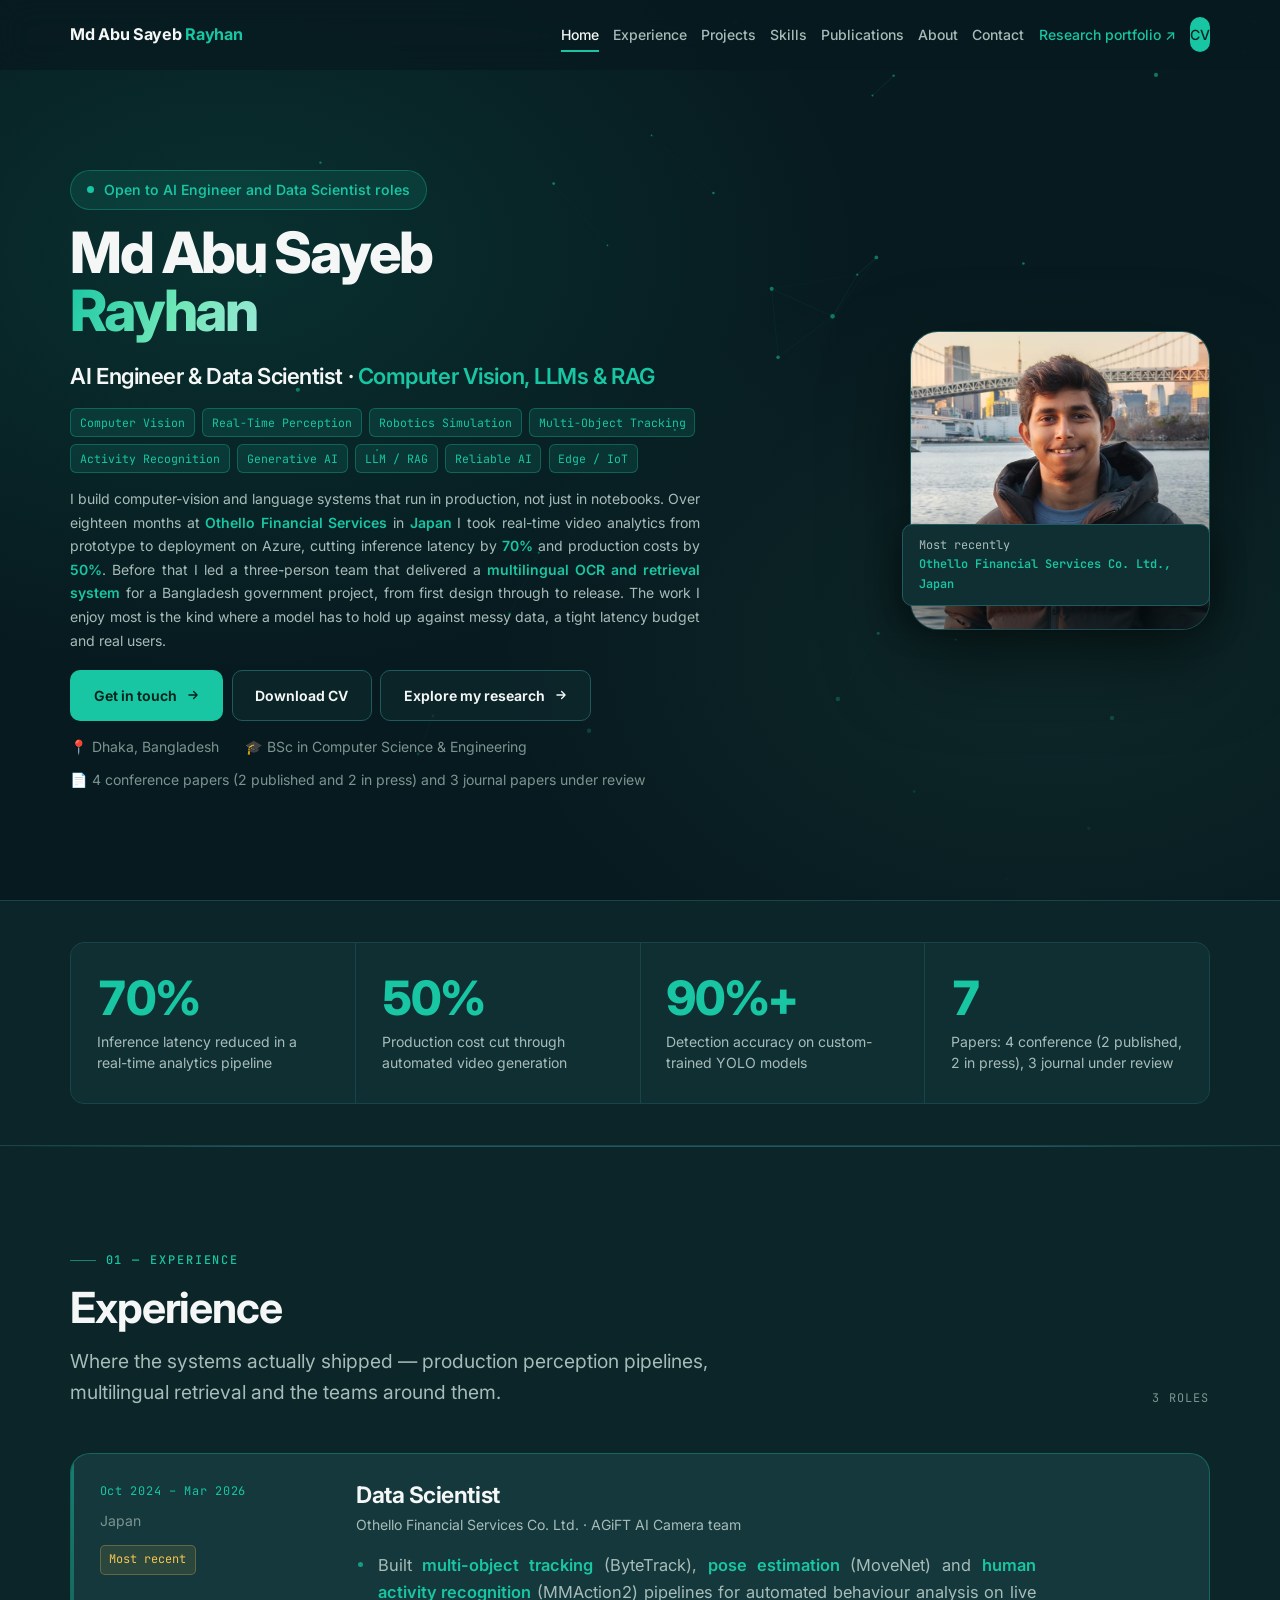
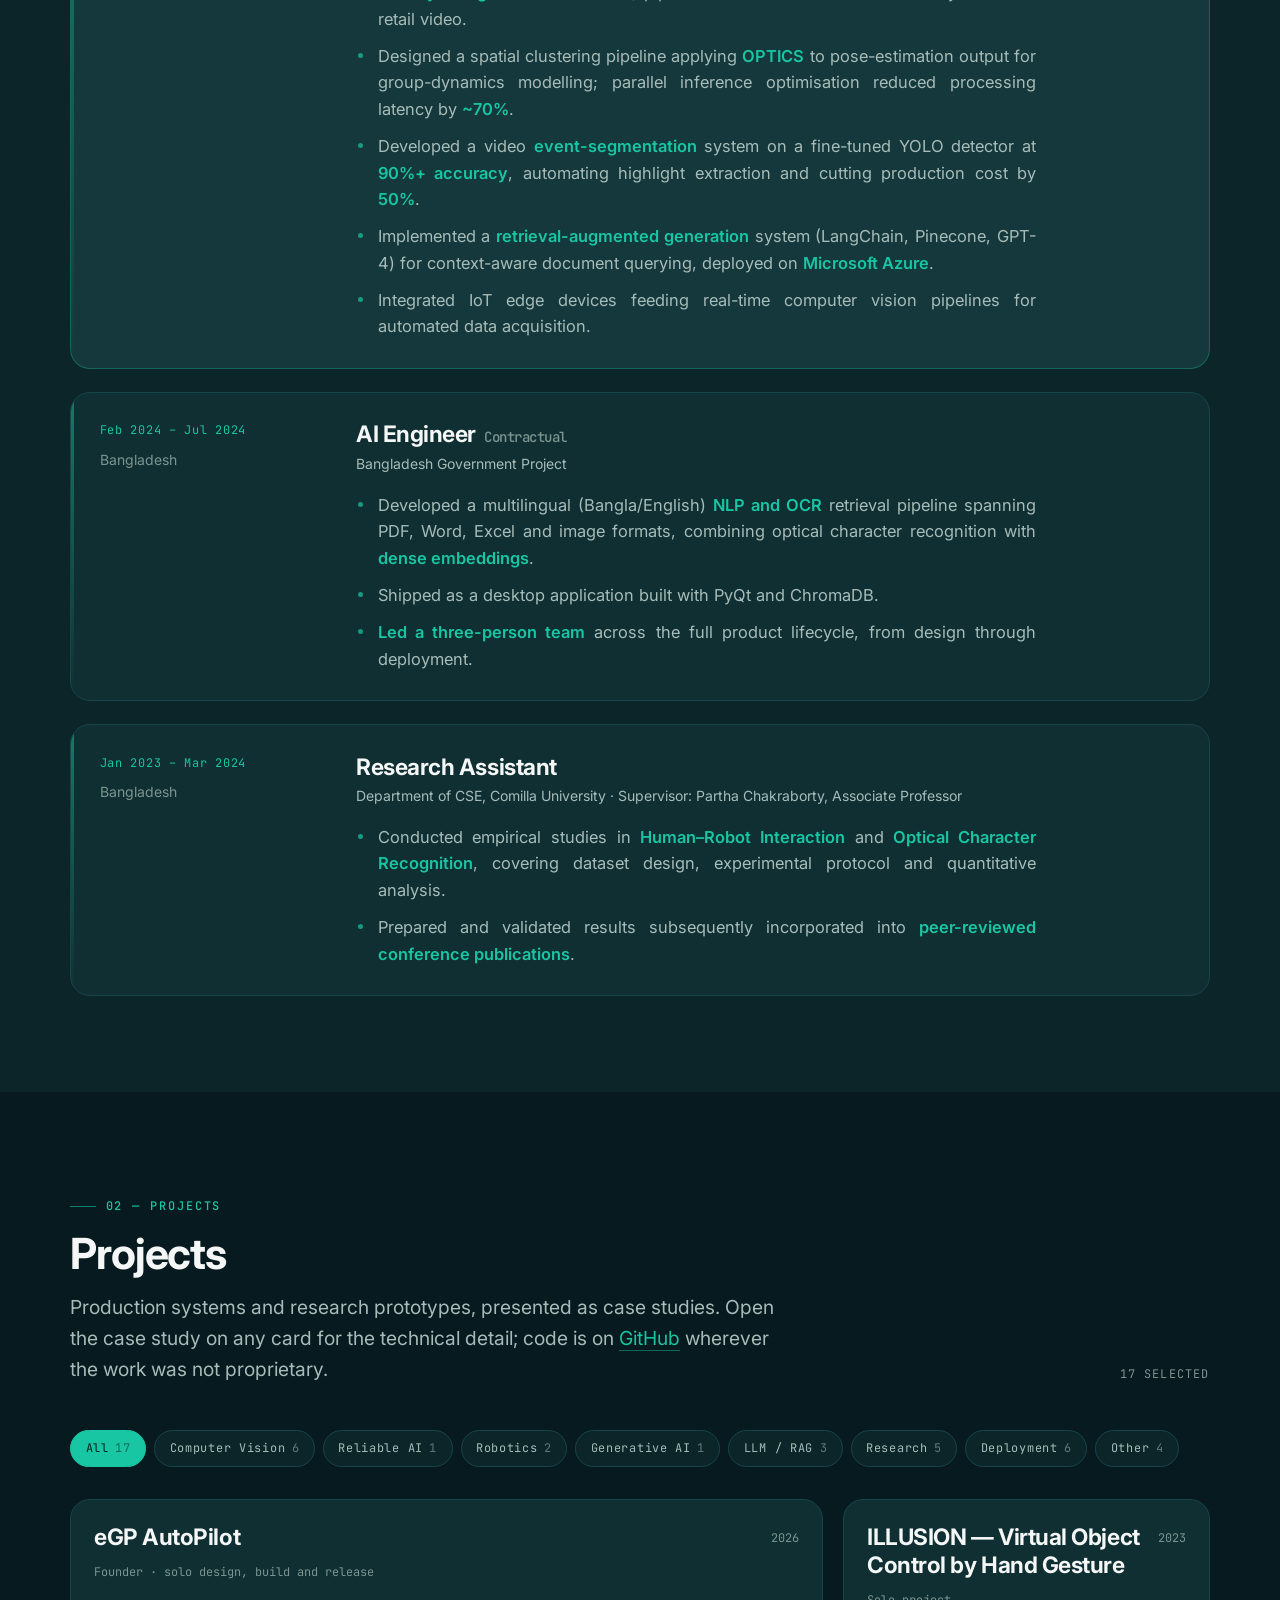
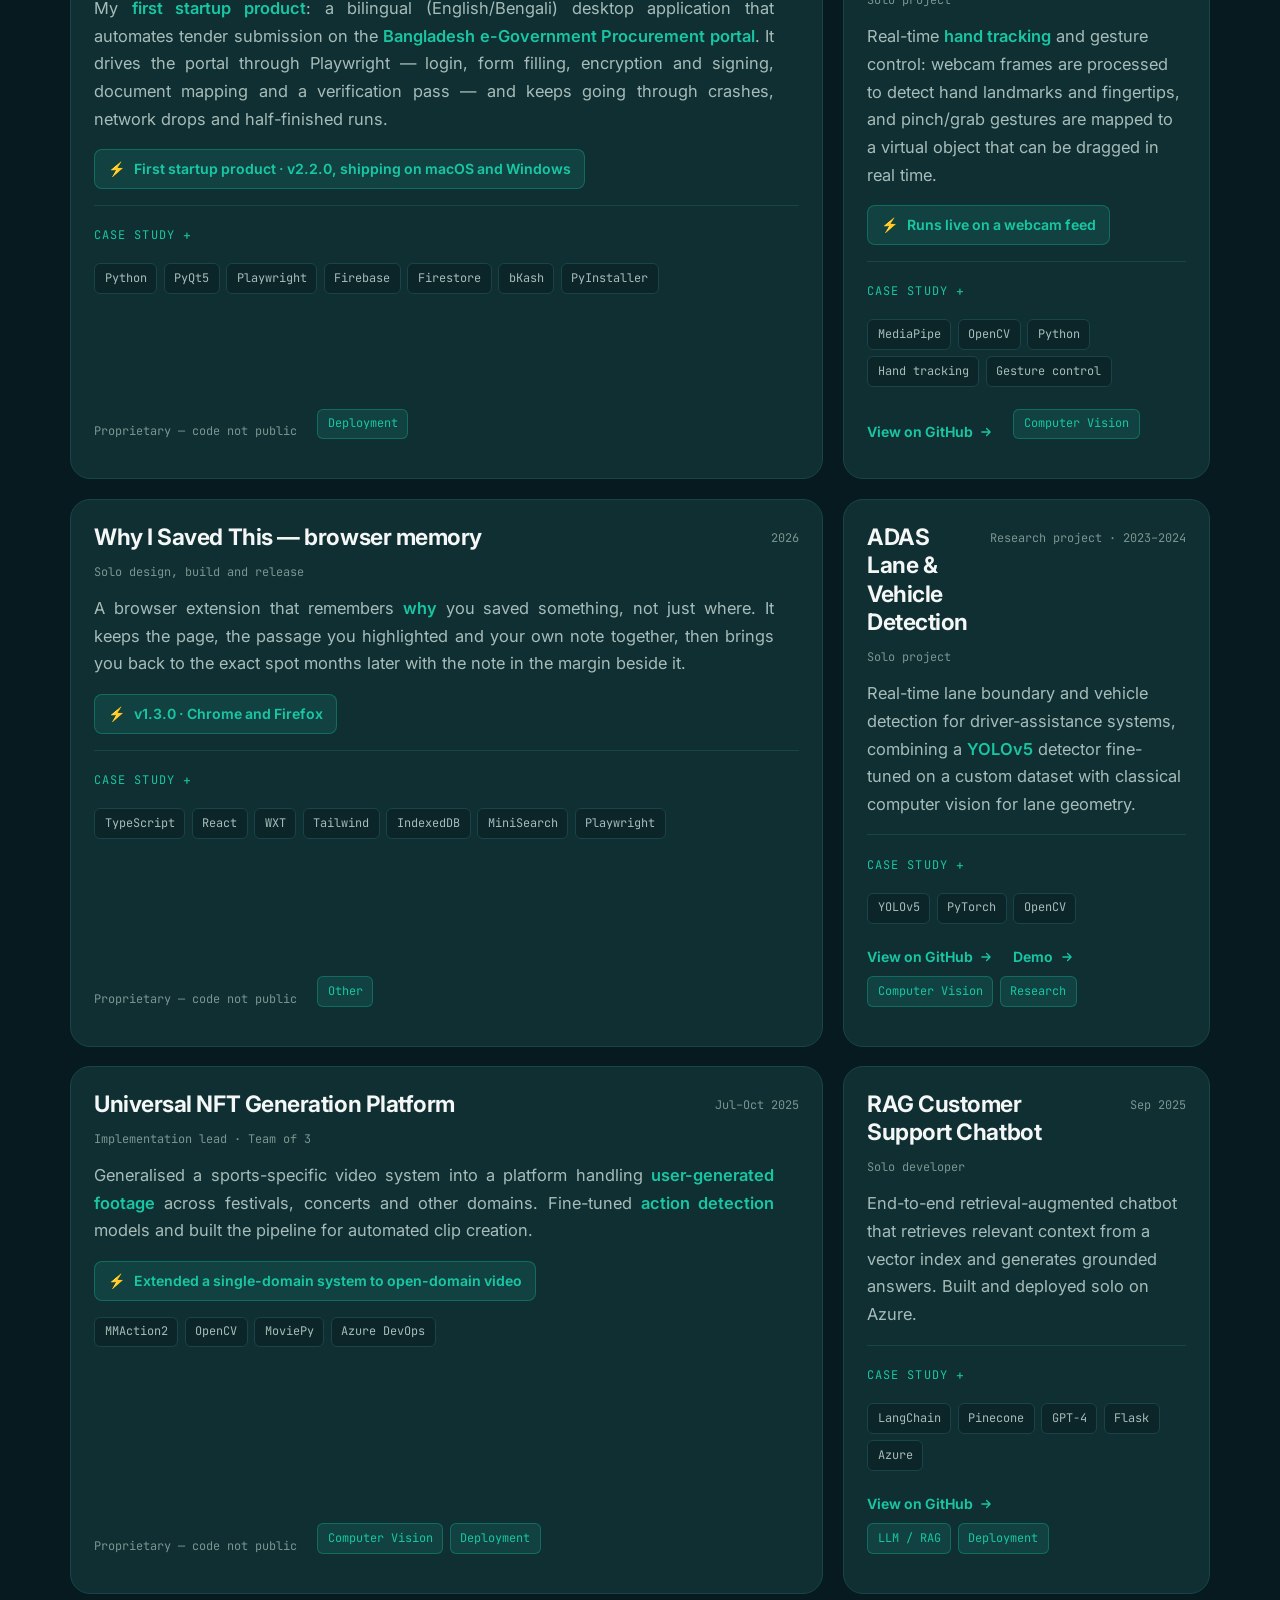
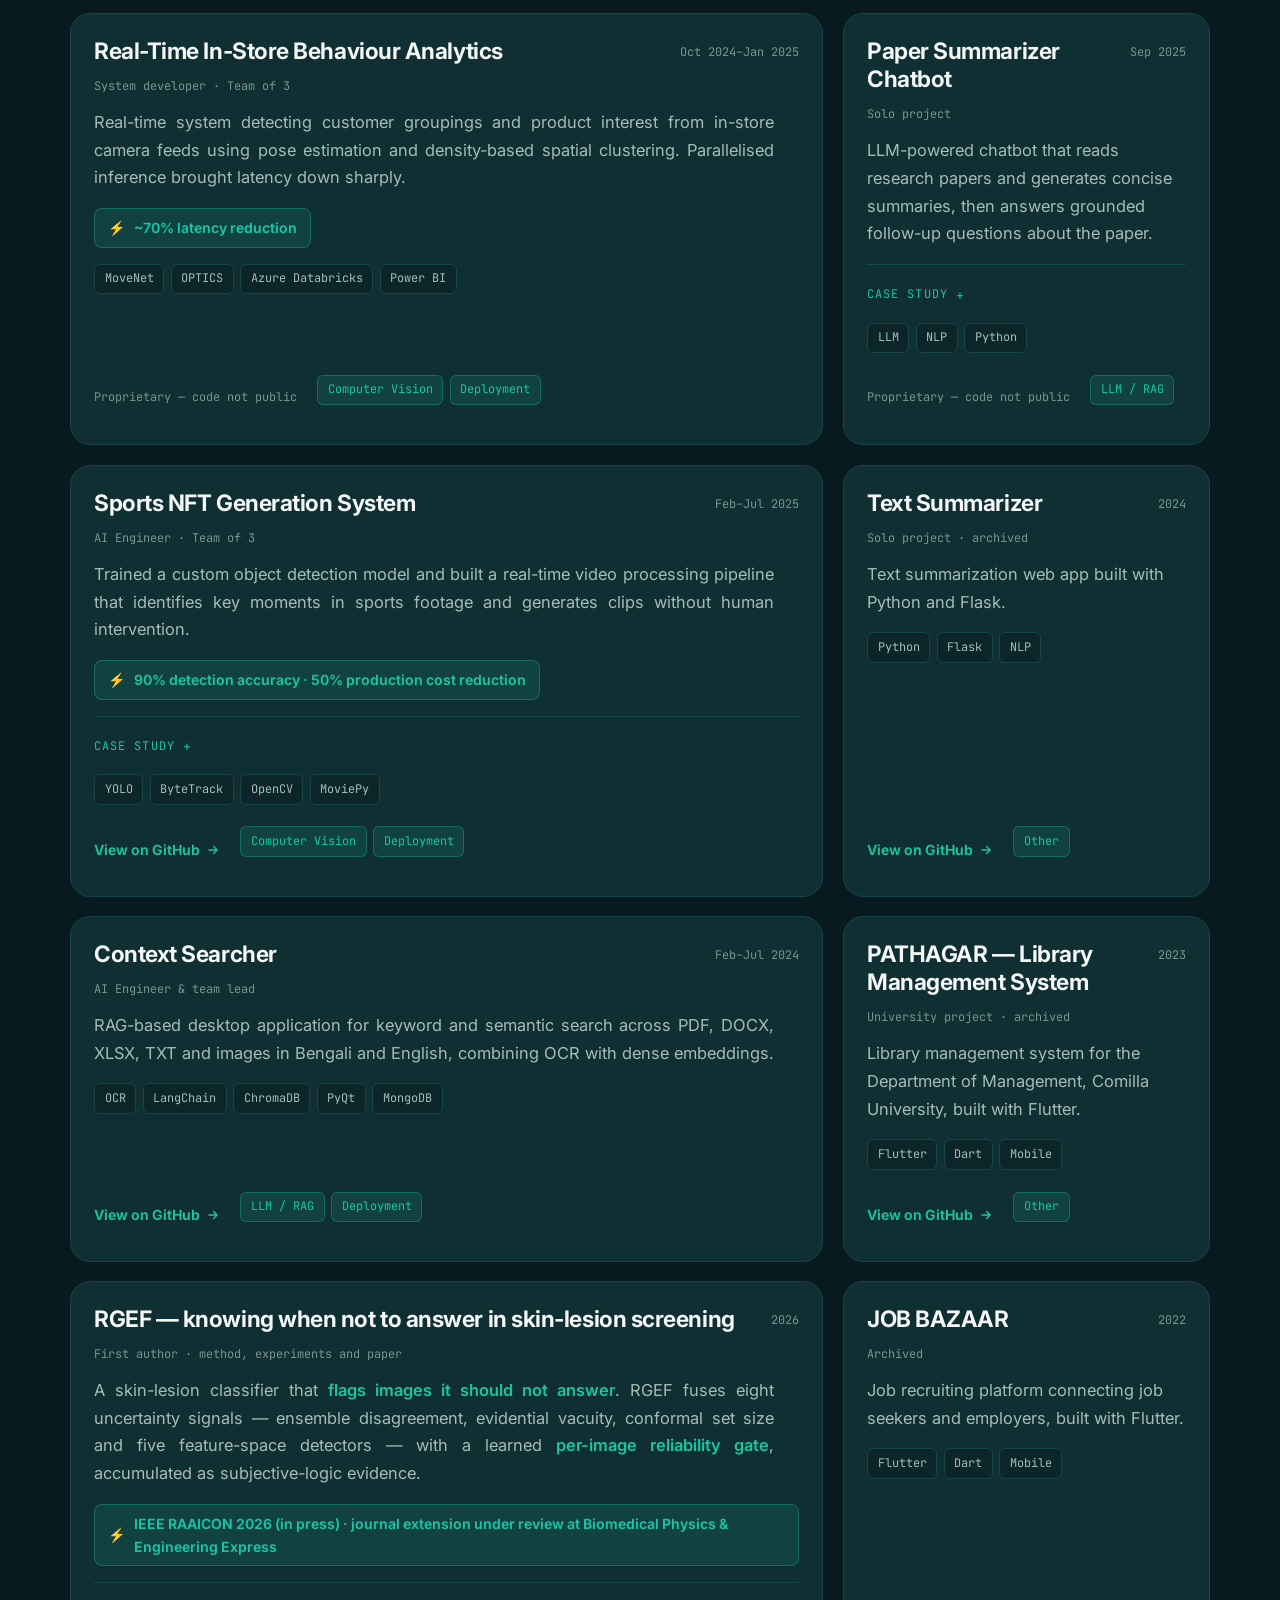
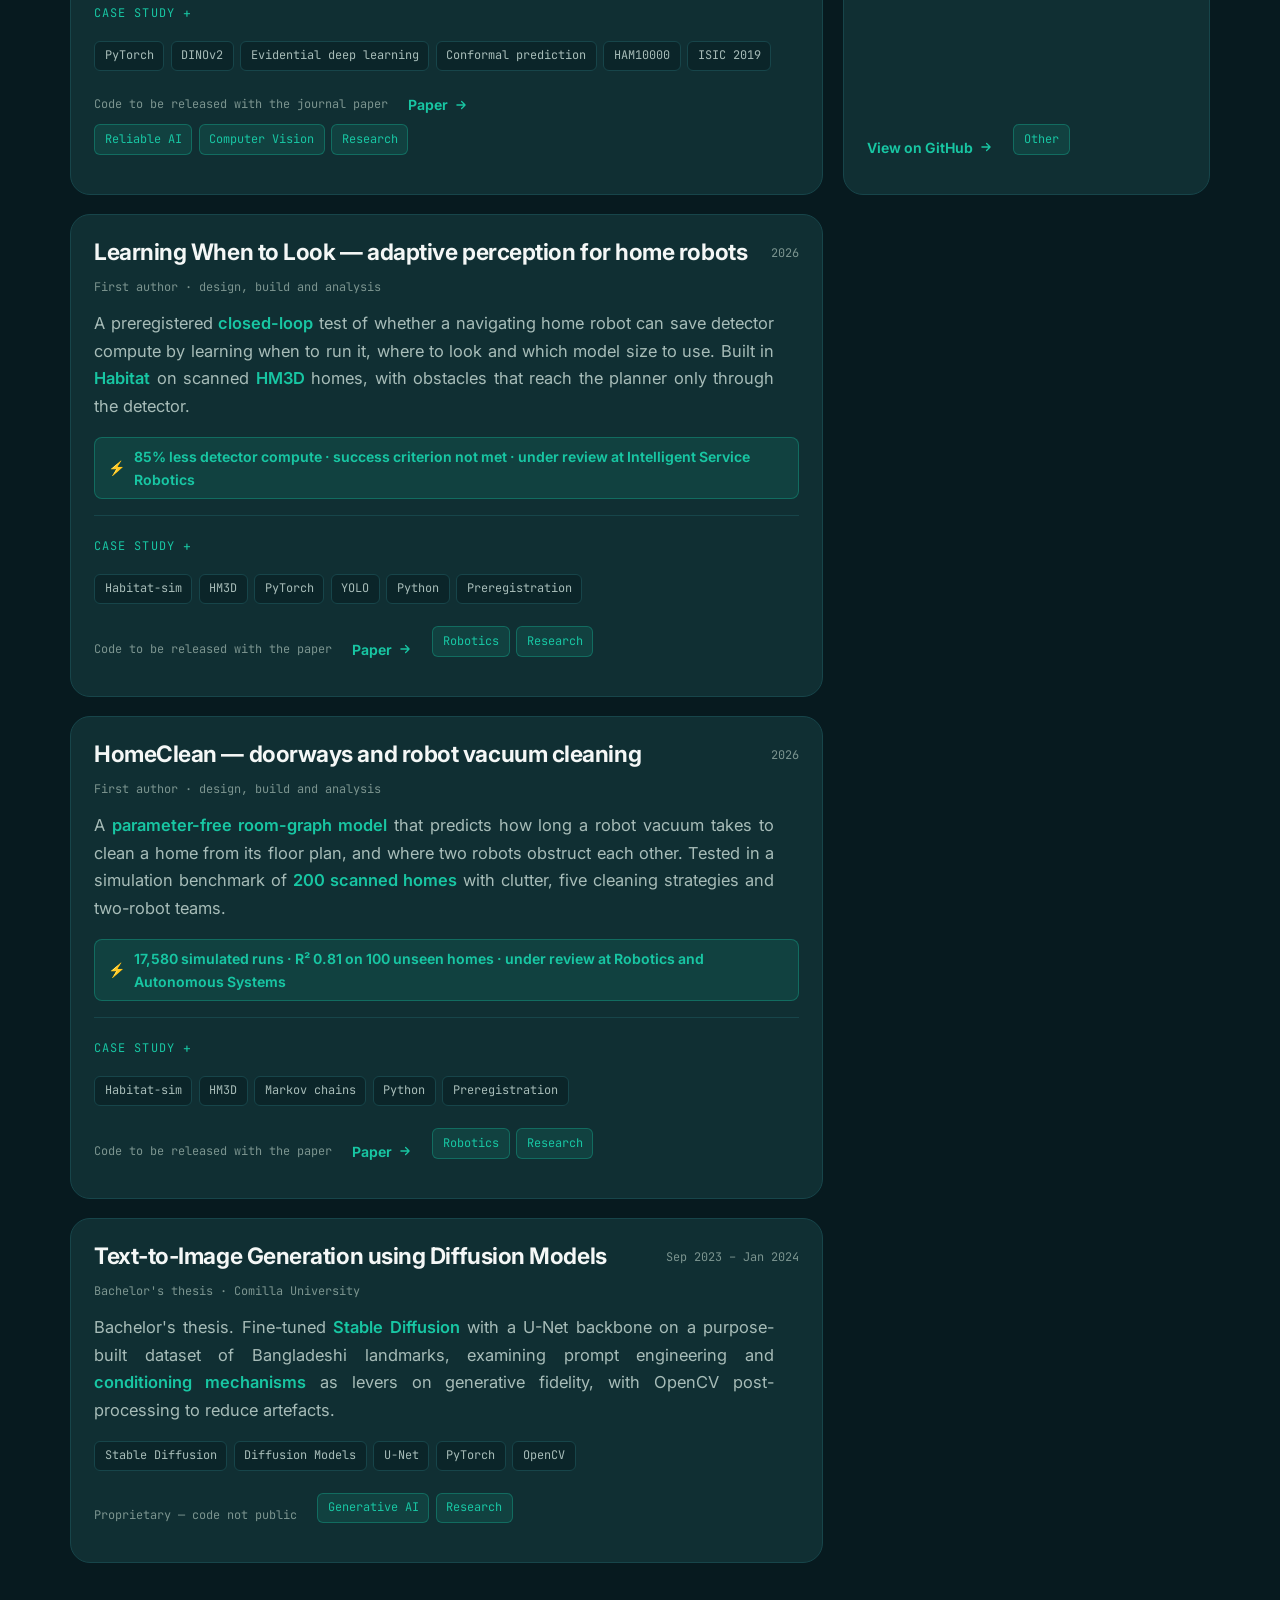
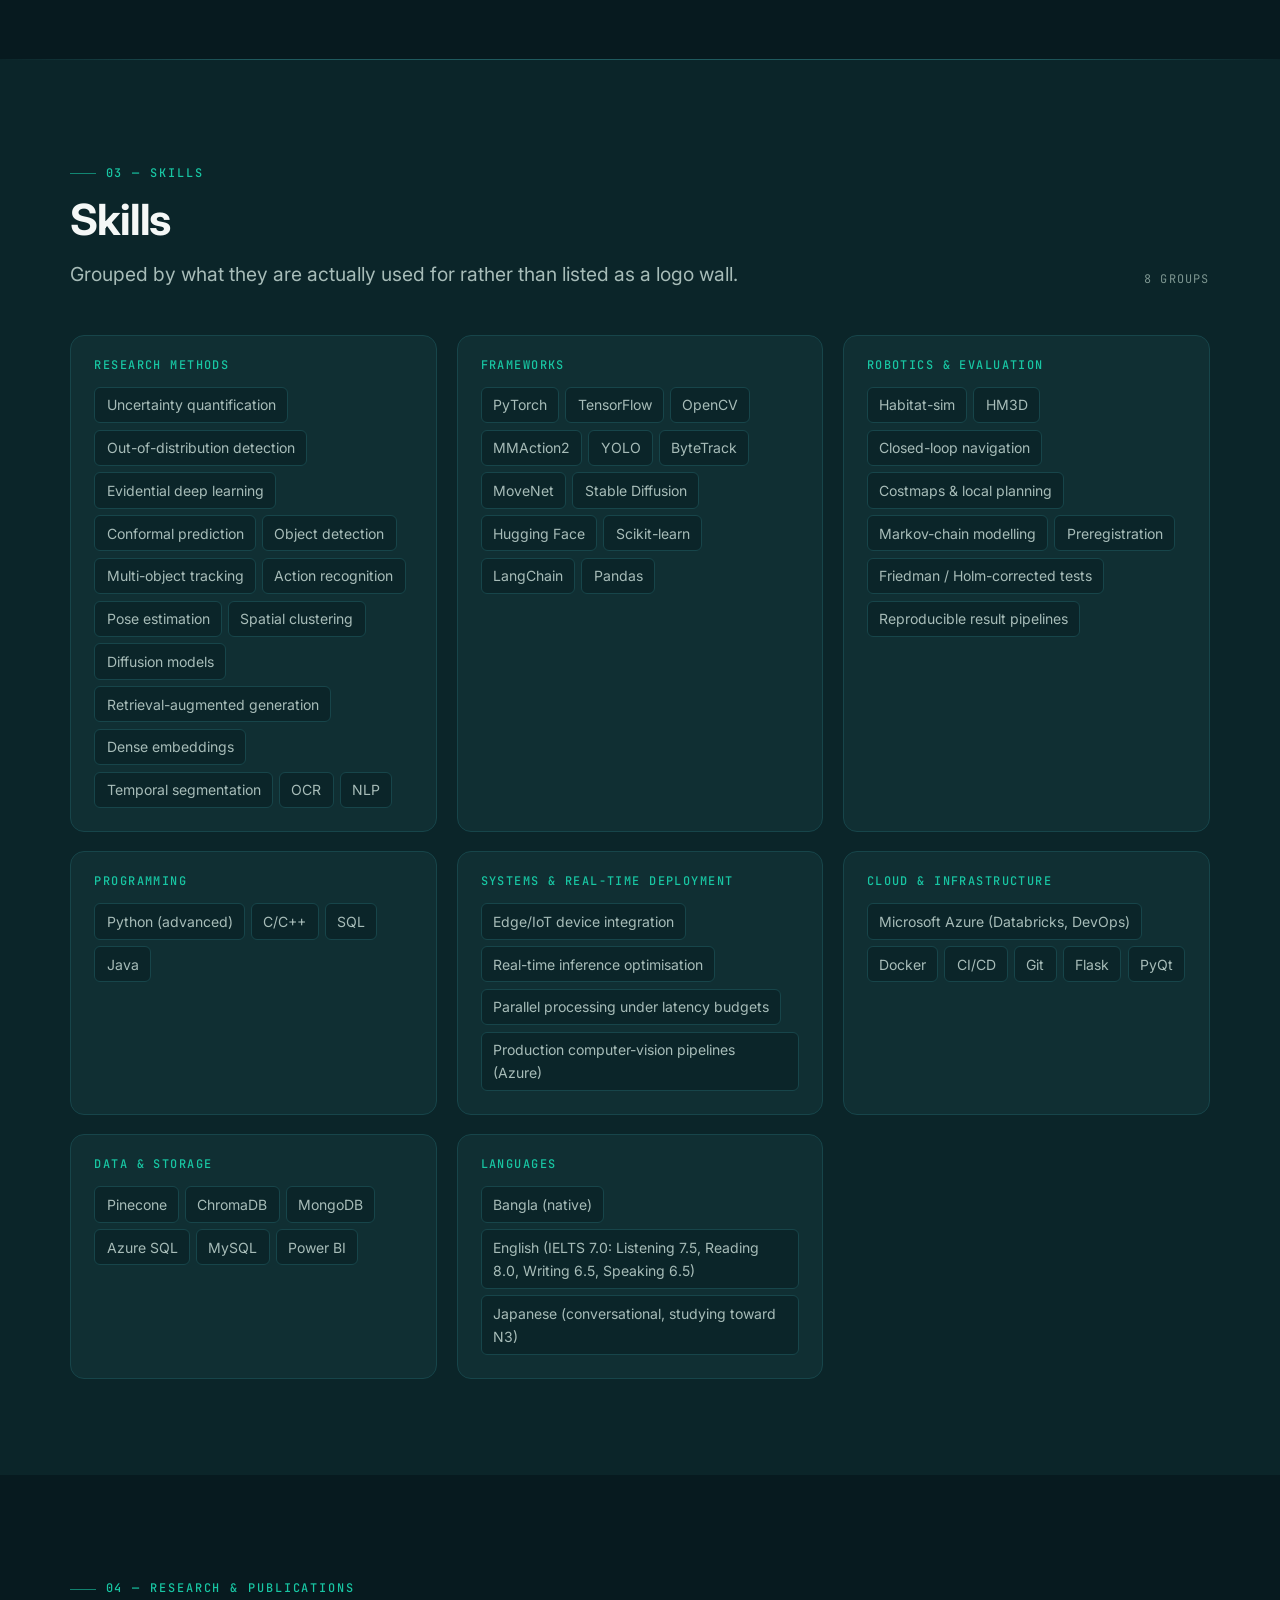
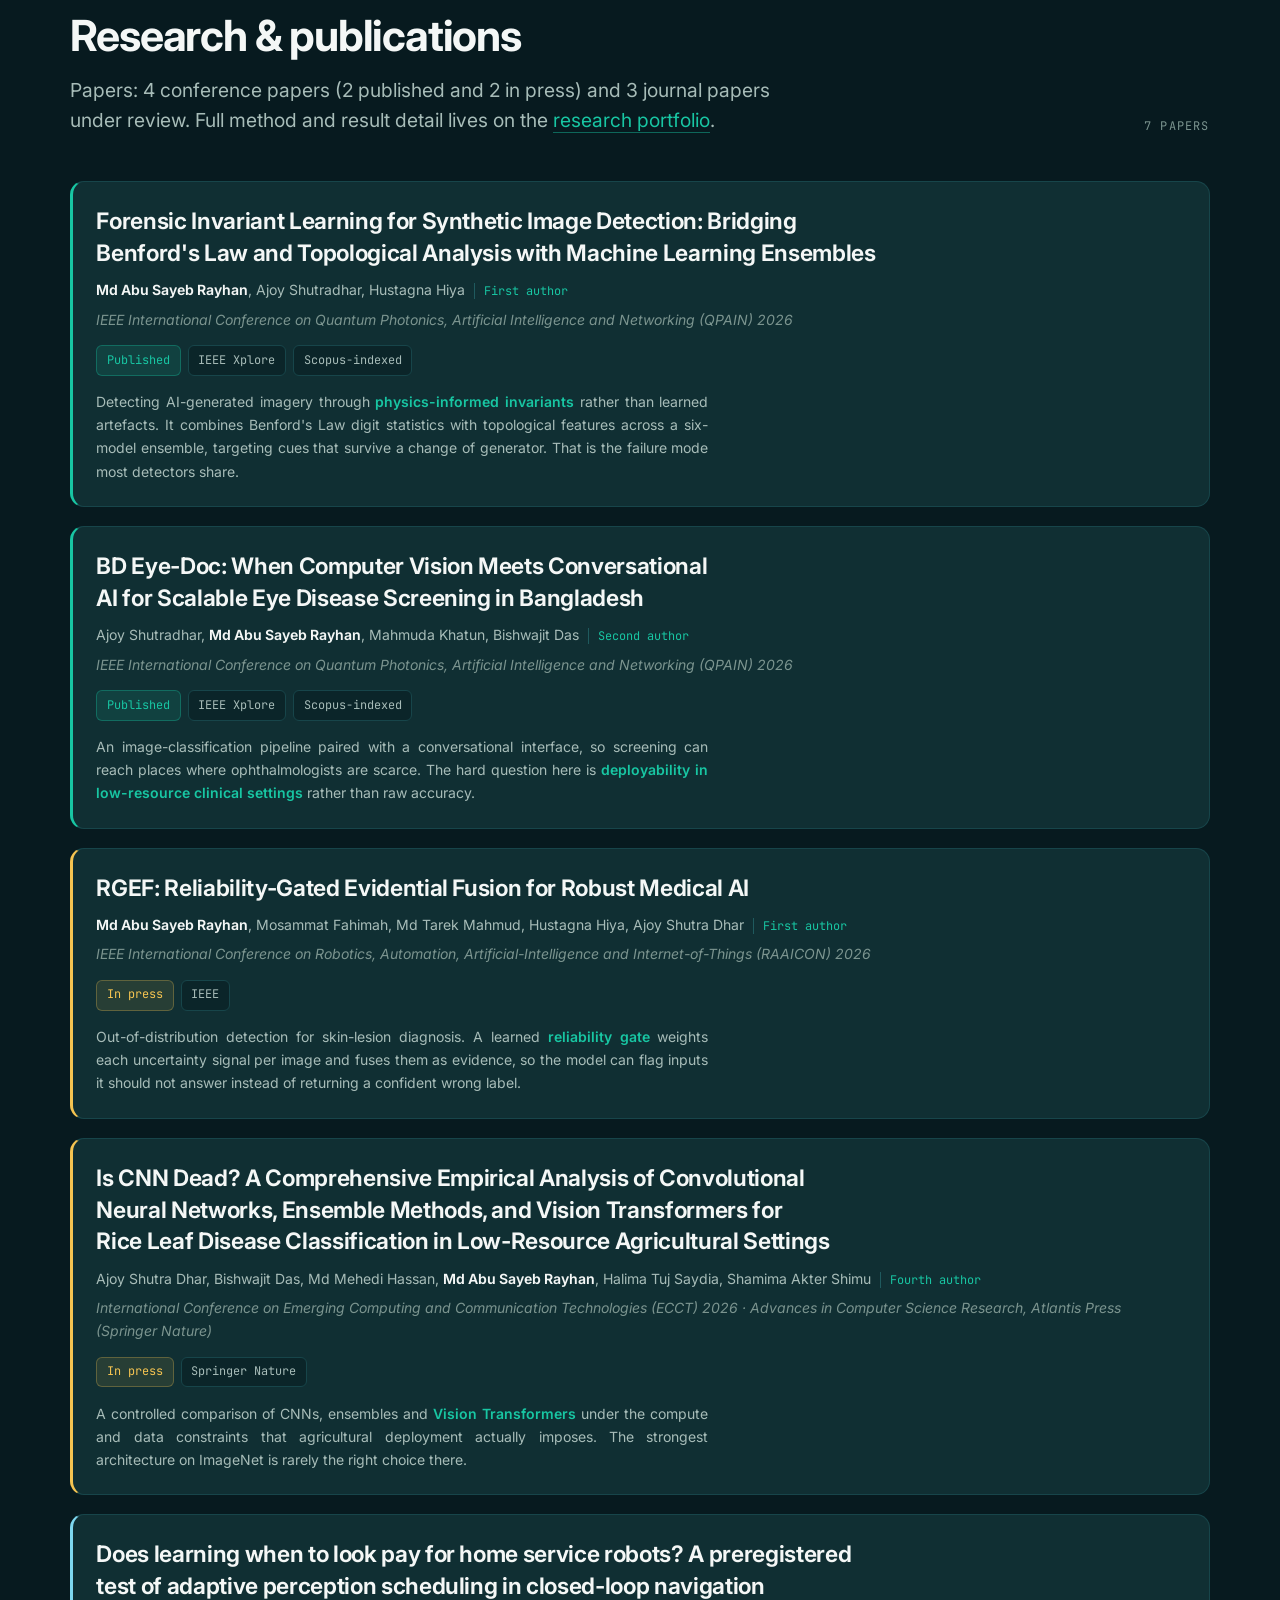
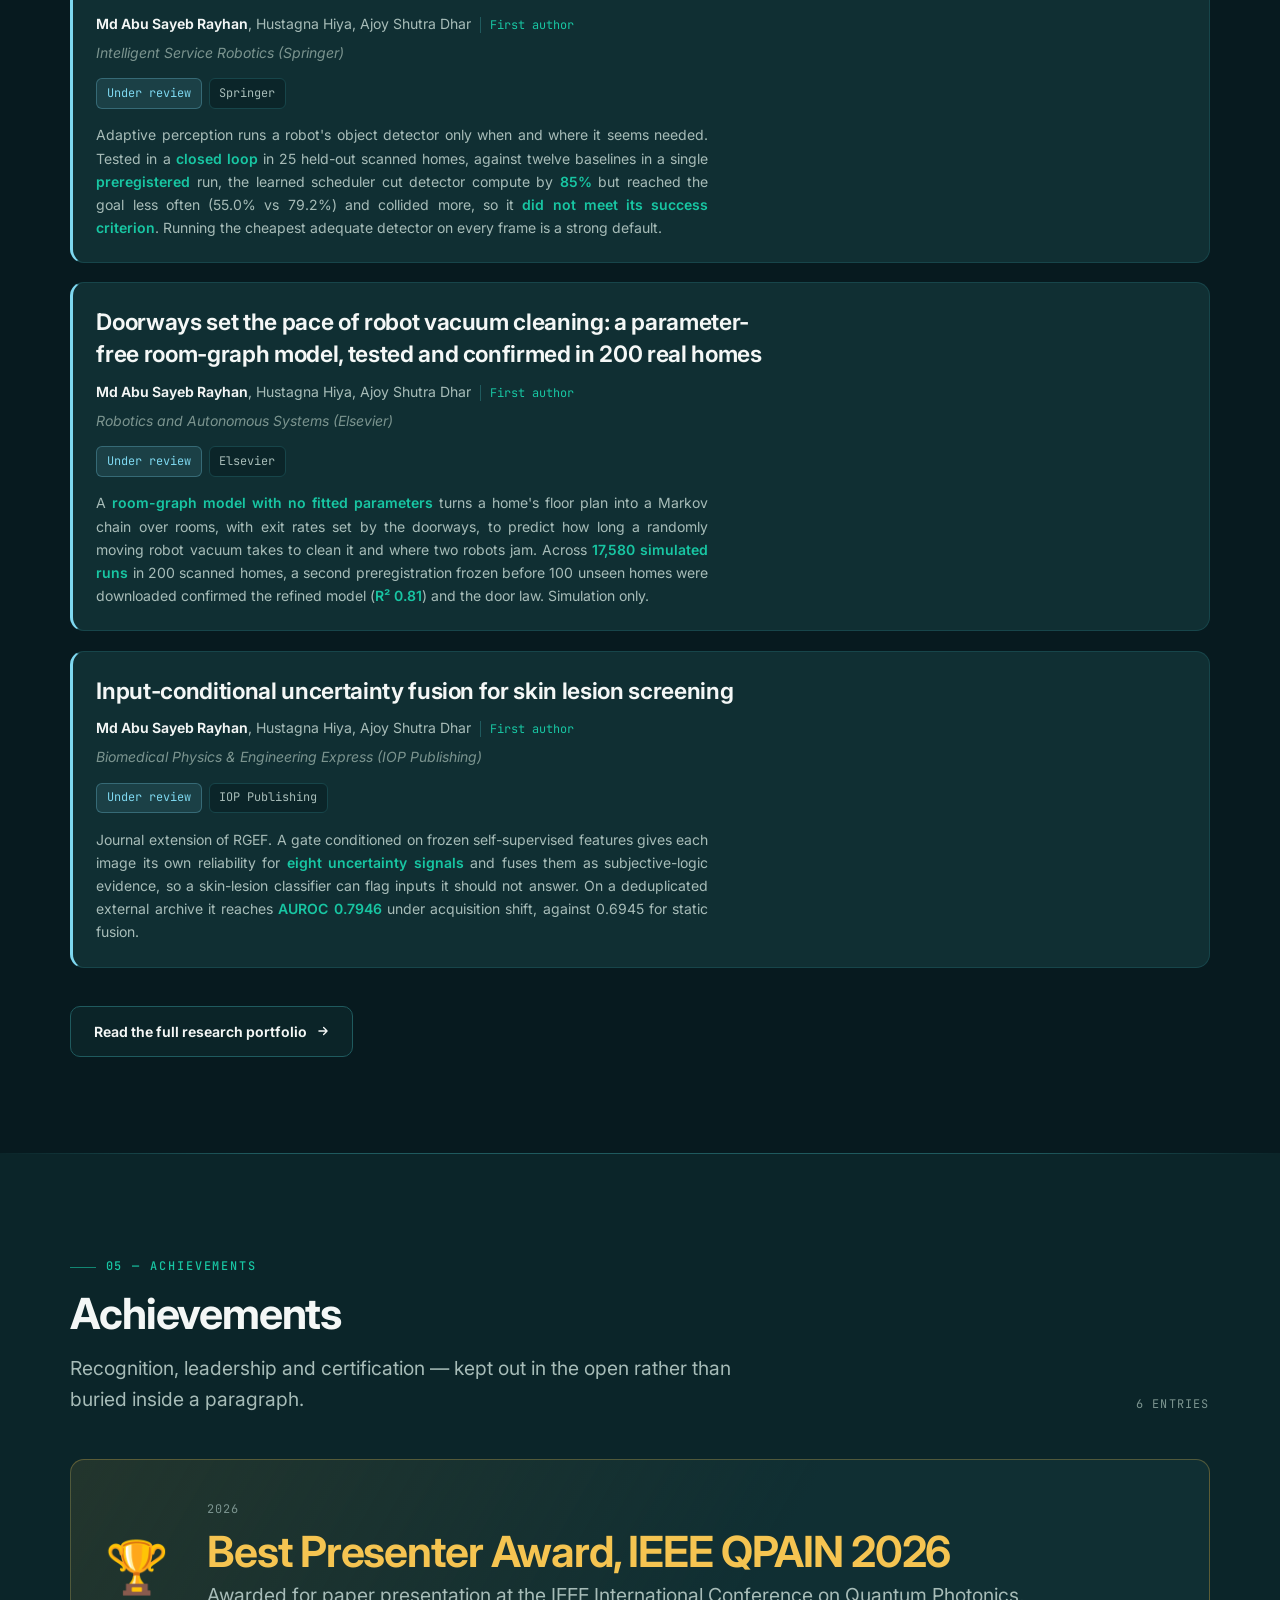
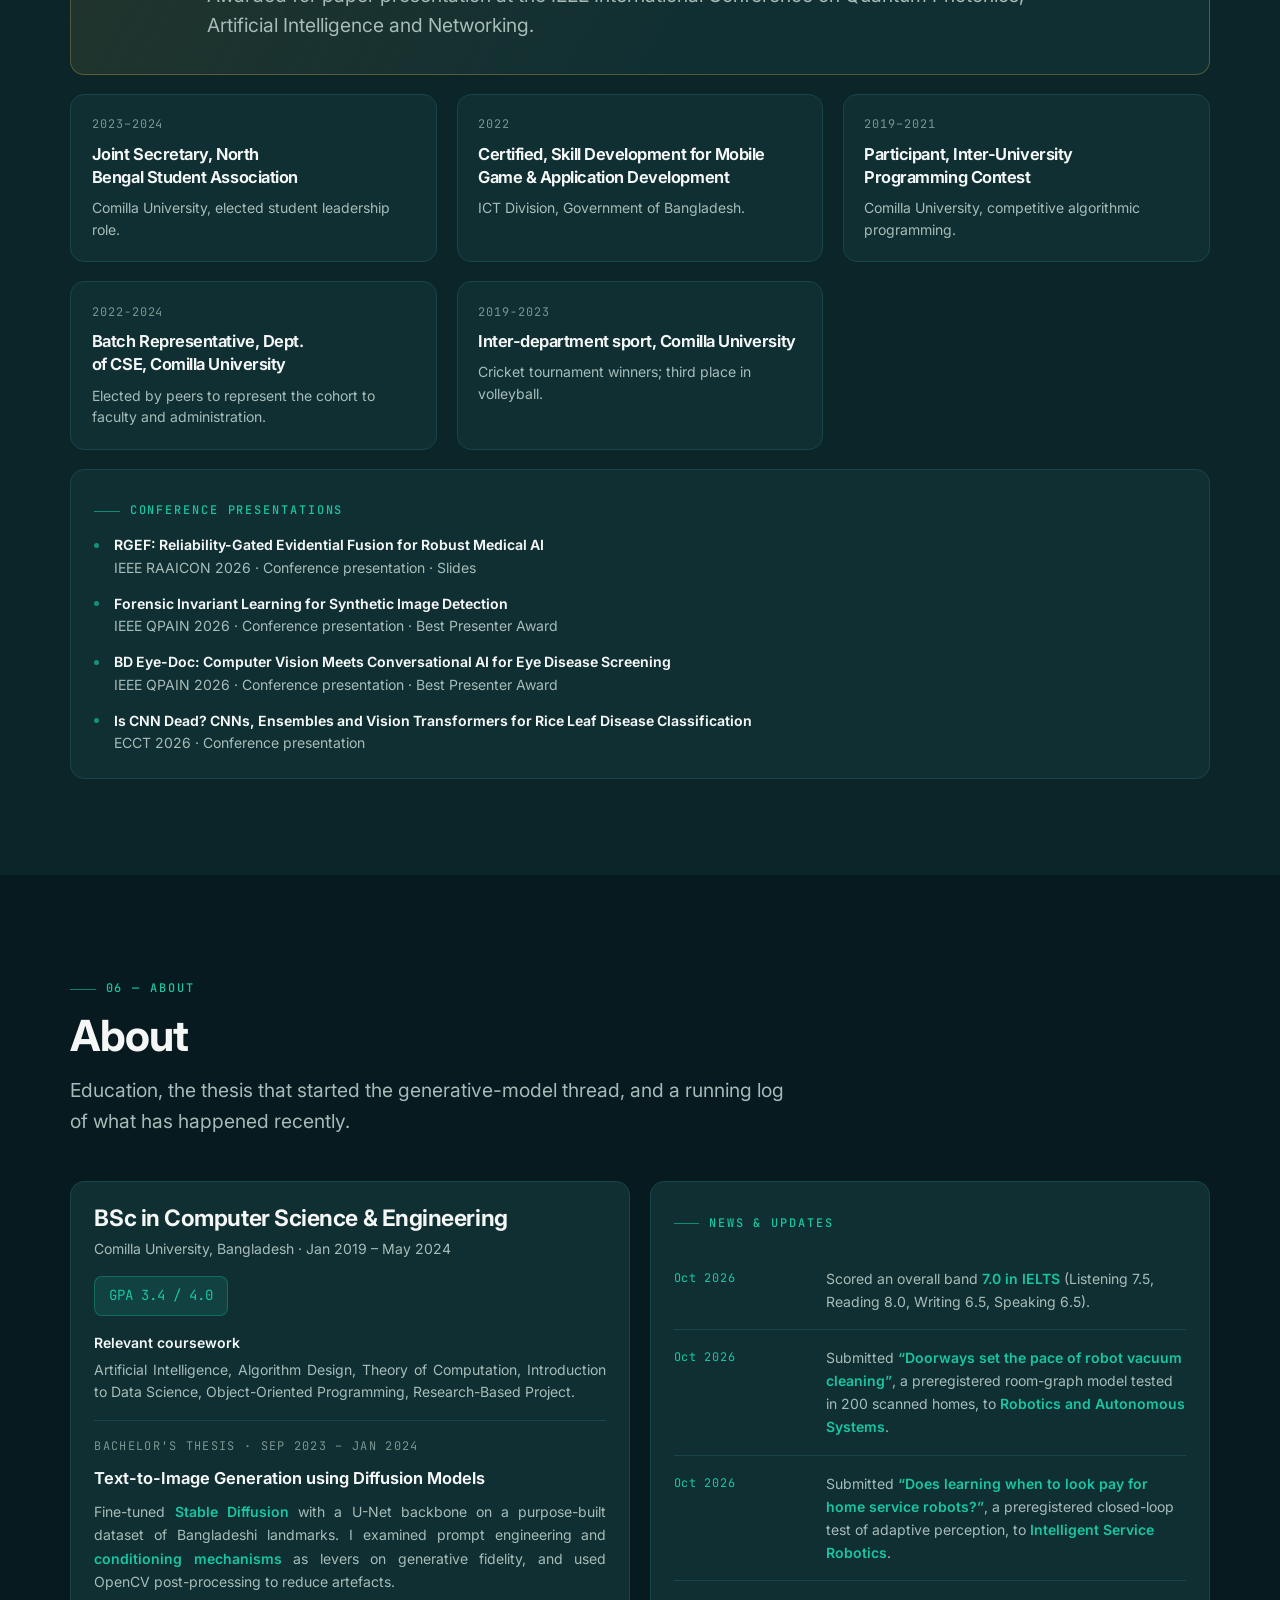
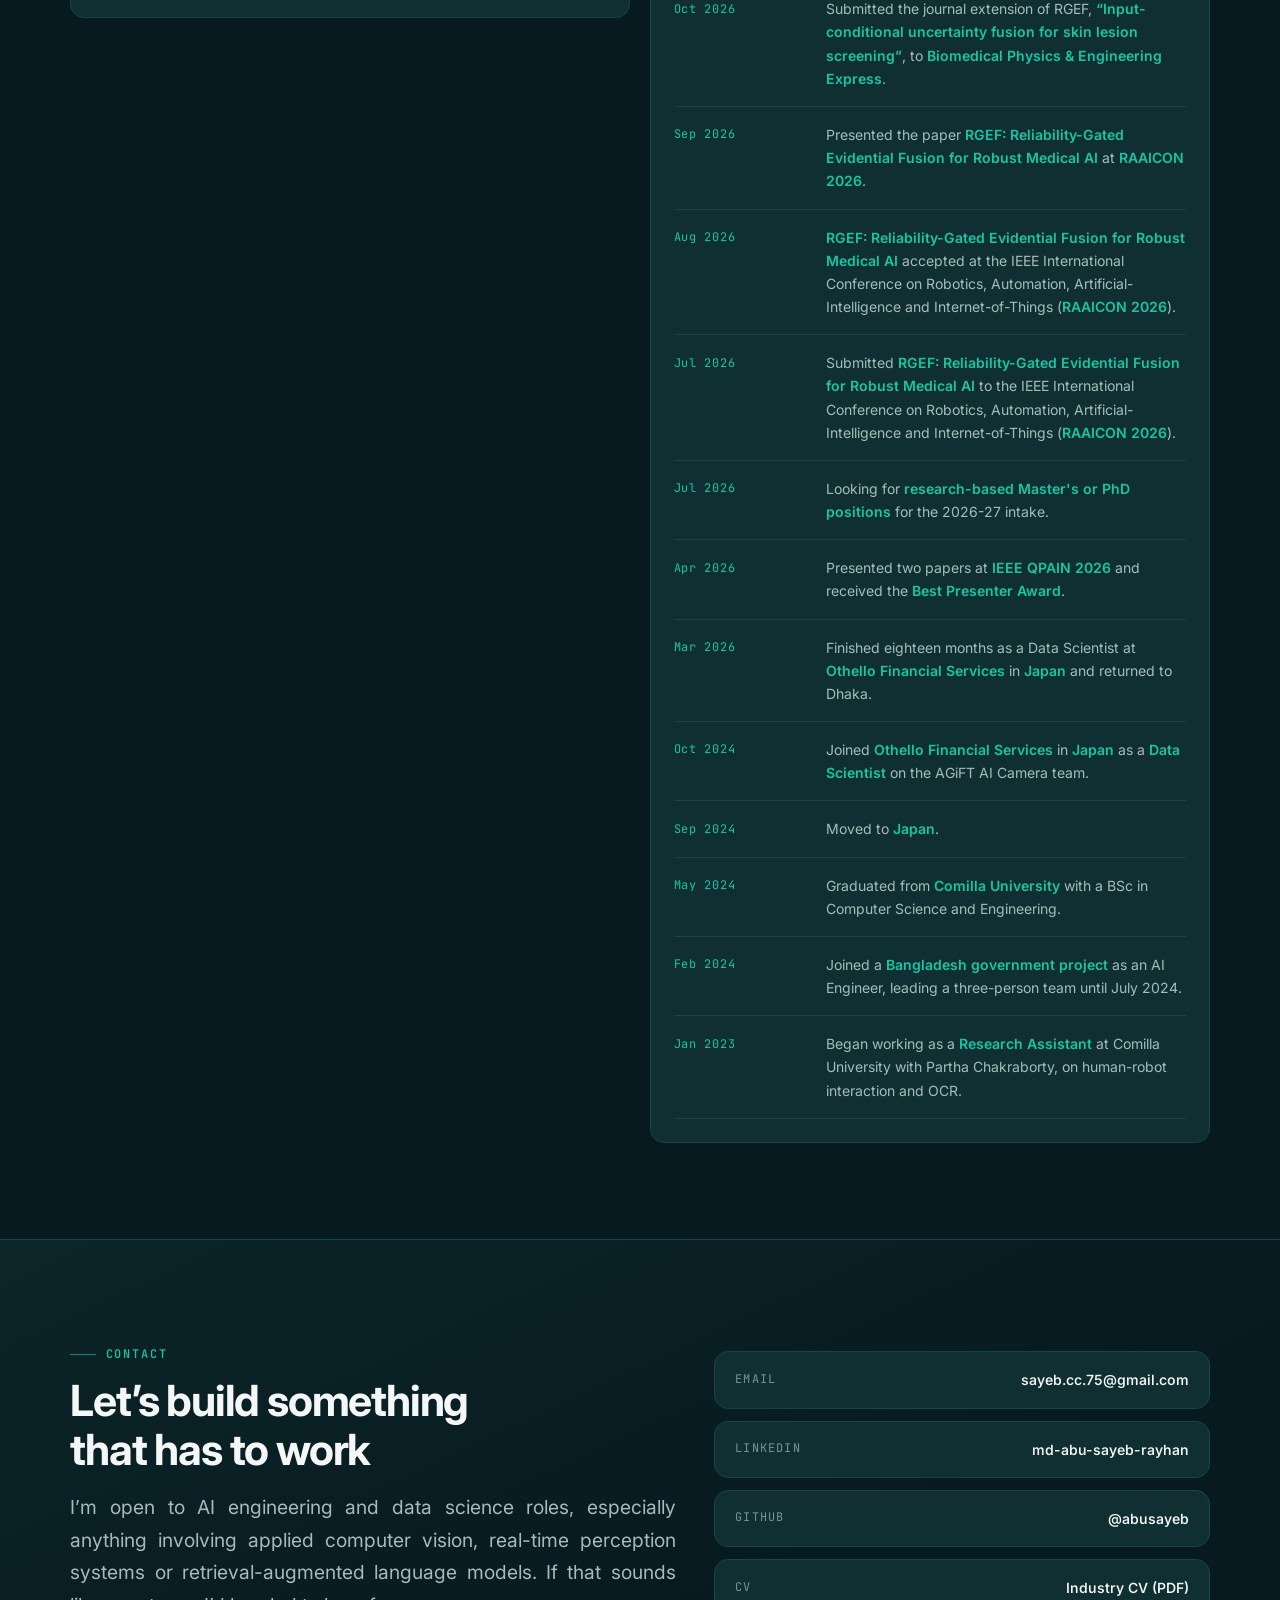
==== commit 7f4312ac: "Publish the updated CV; drop forensics from the research interests - Replace the CV PDF with the lat" ====
--- a/index.html
+++ b/index.html
@@ -123,7 +123,7 @@
 </header>
 
 
-<main id="app" data-sum="40f246d9"><header class="hero" id="home"><canvas class="hero-viz" id="viz" aria-hidden="true"></canvas><div class="shell"><div class="hero-grid"><div><p class="hero-badge"><span class="badge-dot"></span>Open to AI Engineer and Data Scientist roles</p><h1>Md Abu Sayeb<br><span class="grad">Rayhan</span></h1><p class="hero-role">AI Engineer &amp; Data Scientist · <em>Computer Vision, LLMs &amp; RAG</em></p><div class="hero-focus"><span class="chip chip--accent">Computer Vision</span><span class="chip chip--accent">Real-Time Perception</span><span class="chip chip--accent">Robotics Simulation</span><span class="chip chip--accent">Multi-Object Tracking</span><span class="chip chip--accent">Activity Recognition</span><span class="chip chip--accent">Generative AI</span><span class="chip chip--accent">LLM / RAG</span><span class="chip chip--accent">Reliable AI</span><span class="chip chip--accent">Edge / IoT</span></div><p class="hero-desc">I build computer-vision and language systems that run in production, not just in notebooks. Over eighteen months at <strong class="kw">Othello Financial Services</strong> in <strong class="kw">Japan</strong> I took real-time video analytics from prototype to deployment on Azure, cutting inference latency by <strong class="kw">70%</strong> and production costs by <strong class="kw">50%</strong>. Before that I led a three-person team that delivered a <strong class="kw">multilingual OCR and retrieval system</strong> for a Bangladesh government project, from first design through to release. The work I enjoy most is the kind where a model has to hold up against messy data, a tight latency budget and real users.</p><div class="hero-cta"><a class="btn btn-primary" href="#contact">Get in touch <svg aria-hidden="true" width="14" height="14" viewBox="0 0 24 24" fill="none" stroke="currentColor" stroke-width="2.2" stroke-linecap="round" stroke-linejoin="round"><path d="M5 12h13M13 6l6 6-6 6"/></svg></a><a class="btn btn-ghost" href="abu_sayeb_rayhan_AI.pdf" target="_blank" rel="noopener">Download CV</a><a class="btn btn-ghost" href="research/">Explore my research <svg aria-hidden="true" width="14" height="14" viewBox="0 0 24 24" fill="none" stroke="currentColor" stroke-width="2.2" stroke-linecap="round" stroke-linejoin="round"><path d="M5 12h13M13 6l6 6-6 6"/></svg></a></div><div class="hero-meta"><span>📍 Dhaka, Bangladesh</span><span>🎓 BSc in Computer Science &amp; Engineering</span><span>📄 4 conference papers (2 published and 2 in press) and 3 journal papers under review</span></div></div><div class="portrait" id="portraitWrap" hidden><div class="portrait-frame"><img id="portraitImg" alt="Portrait of Md Abu Sayeb Rayhan" width="640" height="640" style="object-position:50% 18%;transform:scale(1.6)"></div><p class="portrait-tag">Most recently<br><b>Othello Financial Services Co. Ltd., Japan</b></p></div></div></div></header><section class="stats-band" aria-label="Impact at a glance"><div class="shell"><div class="stats"><div class="stat" data-reveal><div class="stat-n" data-count="70%">70%</div><p class="stat-l">Inference latency reduced in a real-time analytics pipeline</p></div><div class="stat" data-reveal><div class="stat-n" data-count="50%">50%</div><p class="stat-l">Production cost cut through automated video generation</p></div><div class="stat" data-reveal><div class="stat-n" data-count="90%+">90%+</div><p class="stat-l">Detection accuracy on custom-trained YOLO models</p></div><div class="stat" data-reveal><div class="stat-n" data-count="7">7</div><p class="stat-l">Papers: 4 conference (2 published, 2 in press), 3 journal under review</p></div></div></div></section><section id="experience" class="section section--band" aria-labelledby="experience-title"><div class="shell"><div class="sec-head" data-reveal><div class="sec-head-main"><span class="eyebrow">01 — Experience</span><h2 class="sec-title" id="experience-title">Experience</h2><p class="sec-sub">Where the systems actually shipped — production perception pipelines, multilingual retrieval and the teams around them.</p></div><div class="sec-aside">3 roles</div></div><div class="timeline"><article class="tl-item is-lead" data-reveal><div><div class="tl-when">Oct 2024 – Mar 2026</div><div class="tl-where">Japan</div><span class="tl-flag">Most recent</span></div><div><h3 class="tl-role">Data Scientist</h3><p class="tl-org">Othello Financial Services Co. Ltd. · AGiFT AI Camera team</p><ul class="bullets"><li>Built <strong class="kw">multi-object tracking</strong> (ByteTrack), <strong class="kw">pose estimation</strong> (MoveNet) and <strong class="kw">human activity recognition</strong> (MMAction2) pipelines for automated behaviour analysis on live retail video.</li><li>Designed a spatial clustering pipeline applying <strong class="kw">OPTICS</strong> to pose-estimation output for group-dynamics modelling; parallel inference optimisation reduced processing latency by <strong class="kw">~70%</strong>.</li><li>Developed a video <strong class="kw">event-segmentation</strong> system on a fine-tuned YOLO detector at <strong class="kw">90%+ accuracy</strong>, automating highlight extraction and cutting production cost by <strong class="kw">50%</strong>.</li><li>Implemented a <strong class="kw">retrieval-augmented generation</strong> system (LangChain, Pinecone, GPT-4) for context-aware document querying, deployed on <strong class="kw">Microsoft Azure</strong>.</li><li>Integrated IoT edge devices feeding real-time computer vision pipelines for automated data acquisition.</li></ul></div></article><article class="tl-item" data-reveal><div><div class="tl-when">Feb 2024 – Jul 2024</div><div class="tl-where">Bangladesh</div></div><div><h3 class="tl-role">AI Engineer<small>Contractual</small></h3><p class="tl-org">Bangladesh Government Project</p><ul class="bullets"><li>Developed a multilingual (Bangla/English) <strong class="kw">NLP and OCR</strong> retrieval pipeline spanning PDF, Word, Excel and image formats, combining optical character recognition with <strong class="kw">dense embeddings</strong>.</li><li>Shipped as a desktop application built with PyQt and ChromaDB.</li><li><strong class="kw">Led a three-person team</strong> across the full product lifecycle, from design through deployment.</li></ul></div></article><article class="tl-item" data-reveal><div><div class="tl-when">Jan 2023 – Mar 2024</div><div class="tl-where">Bangladesh</div></div><div><h3 class="tl-role">Research Assistant</h3><p class="tl-org">Department of CSE, Comilla University · Supervisor: Partha Chakraborty, Associate Professor</p><ul class="bullets"><li>Conducted empirical studies in <strong class="kw">Human–Robot Interaction</strong> and <strong class="kw">Optical Character Recognition</strong>, covering dataset design, experimental protocol and quantitative analysis.</li><li>Prepared and validated results subsequently incorporated into <strong class="kw">peer-reviewed conference publications</strong>.</li></ul></div></article></div></div></section><section id="projects" class="section " aria-labelledby="projects-title"><div class="shell"><div class="sec-head" data-reveal><div class="sec-head-main"><span class="eyebrow">02 — Projects</span><h2 class="sec-title" id="projects-title">Projects</h2><p class="sec-sub">Production systems and research prototypes, presented as case studies. Open the case study on any card for the technical detail; code is on <a href="https://github.com/abusayeb" target="_blank" rel="noopener noreferrer">GitHub</a> wherever the work was not proprietary.</p></div><div class="sec-aside">17 selected</div></div><div class="filters" role="group" aria-label="Filter projects by area"><button class="filter" type="button" data-filter="*" aria-pressed="true">All<span class="n">17</span></button><button class="filter" type="button" data-filter="Computer Vision" aria-pressed="false">Computer Vision<span class="n">6</span></button><button class="filter" type="button" data-filter="Reliable AI" aria-pressed="false">Reliable AI<span class="n">1</span></button><button class="filter" type="button" data-filter="Robotics" aria-pressed="false">Robotics<span class="n">2</span></button><button class="filter" type="button" data-filter="Generative AI" aria-pressed="false">Generative AI<span class="n">1</span></button><button class="filter" type="button" data-filter="LLM / RAG" aria-pressed="false">LLM / RAG<span class="n">3</span></button><button class="filter" type="button" data-filter="Research" aria-pressed="false">Research<span class="n">5</span></button><button class="filter" type="button" data-filter="Deployment" aria-pressed="false">Deployment<span class="n">6</span></button><button class="filter" type="button" data-filter="Other" aria-pressed="false">Other<span class="n">4</span></button></div><div class="projects" id="projGrid"><article class="proj is-featured" data-cats="Deployment" data-reveal><div class="proj-head"><h3 class="proj-title">eGP AutoPilot</h3><span class="proj-when">2026</span></div><div class="proj-role">Founder · solo design, build and release</div><p class="proj-desc">My <strong class="kw">first startup product</strong>: a bilingual (English/Bengali) desktop application that automates tender submission on the <strong class="kw">Bangladesh e-Government Procurement portal</strong>. It drives the portal through Playwright — login, form filling, encryption and signing, document mapping and a verification pass — and keeps going through crashes, network drops and half-finished runs.</p><div class="proj-impact"><span aria-hidden="true">⚡</span>First startup product · v2.2.0, shipping on macOS and Windows</div><details class="case"><summary>Case study</summary><div class="case-body"><div class="case-block"><h4>How it works</h4><ul class="bullets"><li>Drives the portal end to end with <strong class="kw">Playwright</strong> — login, Tenderer Info, Activities, Personnel and Priced BOQ forms, then click-sign, encrypt and save.</li><li>Resumes exactly where it stopped. Per-account state is written to disk, so a crash or a two-minute network drop does not cost the whole run.</li><li>Every failing row gets five attempts, then five more in a deferred pass; anything still failing is <strong class="kw">reported rather than silently skipped</strong>.</li><li>Maps uploaded files to the portal's document categories by fuzzy filename match — trade licence, TIN, VAT, liquid assets.</li><li>Runs from a phone: a mobile dashboard over a REST API with QR-code pairing, and no credentials sent over the wire.</li><li>Firebase-backed accounts, subscriptions and <strong class="kw">bKash</strong> billing, with an admin panel for users, plans, devices and payments.</li><li>Packaged for macOS and Windows, behind 273 offline tests that never touch the production database.</li></ul></div></div></details><div class="chips"><span class="chip ">Python</span><span class="chip ">PyQt5</span><span class="chip ">Playwright</span><span class="chip ">Firebase</span><span class="chip ">Firestore</span><span class="chip ">bKash</span><span class="chip ">PyInstaller</span></div><div class="proj-foot"><span class="proj-private">Proprietary — code not public</span><span class="chips"><span class="chip chip--accent">Deployment</span></span></div></article><article class="proj is-featured" data-cats="Other" data-reveal><div class="proj-head"><h3 class="proj-title">Why I Saved This — browser memory</h3><span class="proj-when">2026</span></div><div class="proj-role">Solo design, build and release</div><p class="proj-desc">A browser extension that remembers <strong class="kw">why</strong> you saved something, not just where. It keeps the page, the passage you highlighted and your own note together, then brings you back to the exact spot months later with the note in the margin beside it.</p><div class="proj-impact"><span aria-hidden="true">⚡</span>v1.3.0 · Chrome and Firefox</div><details class="case"><summary>Case study</summary><div class="case-body"><div class="case-block"><h4>How it works</h4><ul class="bullets"><li>Save a page, a highlighted passage, a link or an image — from the toolbar, the context menu, or one shortcut that works out which you meant.</li><li>Search runs on <strong class="kw">your own notes and highlights first</strong>, ranking them above titles and URLs.</li><li>Re-anchors to the saved passage even when the page has changed since, scrolls to it, and lights up every highlight from that page with its note alongside.</li><li>Entirely local: <strong class="kw">no account, no server, no sync, no analytics, no network requests</strong>. Installing asks for no site access at all.</li><li>Licence keys are signed tokens verified on the device, because there is no server to check them against.</li><li>TypeScript and React on WXT, Dexie over IndexedDB, MiniSearch for retrieval, with unit tests in Vitest and end-to-end tests in Playwright.</li></ul></div></div></details><div class="chips"><span class="chip ">TypeScript</span><span class="chip ">React</span><span class="chip ">WXT</span><span class="chip ">Tailwind</span><span class="chip ">IndexedDB</span><span class="chip ">MiniSearch</span><span class="chip ">Playwright</span></div><div class="proj-foot"><span class="proj-private">Proprietary — code not public</span><span class="chips"><span class="chip chip--accent">Other</span></span></div></article><article class="proj is-featured" data-cats="Computer Vision|Deployment" data-reveal><div class="proj-head"><h3 class="proj-title">Universal NFT Generation Platform</h3><span class="proj-when">Jul–Oct 2025</span></div><div class="proj-role">Implementation lead · Team of 3</div><p class="proj-desc">Generalised a sports-specific video system into a platform handling <strong class="kw">user-generated footage</strong> across festivals, concerts and other domains. Fine-tuned <strong class="kw">action detection</strong> models and built the pipeline for automated clip creation.</p><div class="proj-impact"><span aria-hidden="true">⚡</span>Extended a single-domain system to open-domain video</div><div class="chips"><span class="chip ">MMAction2</span><span class="chip ">OpenCV</span><span class="chip ">MoviePy</span><span class="chip ">Azure DevOps</span></div><div class="proj-foot"><span class="proj-private">Proprietary — code not public</span><span class="chips"><span class="chip chip--accent">Computer Vision</span><span class="chip chip--accent">Deployment</span></span></div></article><article class="proj is-featured" data-cats="Computer Vision|Deployment" data-reveal><div class="proj-head"><h3 class="proj-title">Real-Time In-Store Behaviour Analytics</h3><span class="proj-when">Oct 2024–Jan 2025</span></div><div class="proj-role">System developer · Team of 3</div><p class="proj-desc">Real-time system detecting customer groupings and product interest from in-store camera feeds using pose estimation and density-based spatial clustering. Parallelised inference brought latency down sharply.</p><div class="proj-impact"><span aria-hidden="true">⚡</span>~70% latency reduction</div><div class="chips"><span class="chip ">MoveNet</span><span class="chip ">OPTICS</span><span class="chip ">Azure Databricks</span><span class="chip ">Power BI</span></div><div class="proj-foot"><span class="proj-private">Proprietary — code not public</span><span class="chips"><span class="chip chip--accent">Computer Vision</span><span class="chip chip--accent">Deployment</span></span></div></article><article class="proj is-featured" data-cats="Computer Vision|Deployment" data-reveal><div class="proj-head"><h3 class="proj-title"><a href="https://github.com/abusayeb/basketball-highlight-generator" target="_blank" rel="noopener noreferrer">Sports NFT Generation System</a></h3><span class="proj-when">Feb–Jul 2025</span></div><div class="proj-role">AI Engineer · Team of 3</div><p class="proj-desc">Trained a custom object detection model and built a real-time video processing pipeline that identifies key moments in sports footage and generates clips without human intervention.</p><div class="proj-impact"><span aria-hidden="true">⚡</span>90% detection accuracy · 50% production cost reduction</div><details class="case"><summary>Case study</summary><div class="case-body"><div class="case-block"><h4>How it works</h4><ul class="bullets"><li>Detects players, the ball and the basket with <strong class="kw">YOLOv8</strong>, then tracks them across frames with DeepSORT or ByteTrack.</li><li>Keeps ball tracking smooth through brief occlusion using trajectory interpolation and <strong class="kw">Kalman filtering</strong>.</li><li>Recognises key actions and classifies highlight-worthy events from motion and positional data.</li><li>Compiles the final reel automatically: auto zoom on the action, slow-motion replay, transitions and metadata overlay.</li><li>Derives per-player statistics — shots, passes and time on court.</li></ul></div></div></details><div class="chips"><span class="chip ">YOLO</span><span class="chip ">ByteTrack</span><span class="chip ">OpenCV</span><span class="chip ">MoviePy</span></div><div class="proj-foot"><a class="btn-link" href="https://github.com/abusayeb/basketball-highlight-generator" target="_blank" rel="noopener noreferrer">View on GitHub <svg aria-hidden="true" width="14" height="14" viewBox="0 0 24 24" fill="none" stroke="currentColor" stroke-width="2.2" stroke-linecap="round" stroke-linejoin="round"><path d="M5 12h13M13 6l6 6-6 6"/></svg></a><span class="chips"><span class="chip chip--accent">Computer Vision</span><span class="chip chip--accent">Deployment</span></span></div></article><article class="proj is-featured" data-cats="LLM / RAG|Deployment" data-reveal><div class="proj-head"><h3 class="proj-title"><a href="https://github.com/abusayeb/keyword-file-searcher" target="_blank" rel="noopener noreferrer">Context Searcher</a></h3><span class="proj-when">Feb–Jul 2024</span></div><div class="proj-role">AI Engineer &amp; team lead</div><p class="proj-desc">RAG-based desktop application for keyword and semantic search across PDF, DOCX, XLSX, TXT and images in Bengali and English, combining OCR with dense embeddings.</p><div class="chips"><span class="chip ">OCR</span><span class="chip ">LangChain</span><span class="chip ">ChromaDB</span><span class="chip ">PyQt</span><span class="chip ">MongoDB</span></div><div class="proj-foot"><a class="btn-link" href="https://github.com/abusayeb/keyword-file-searcher" target="_blank" rel="noopener noreferrer">View on GitHub <svg aria-hidden="true" width="14" height="14" viewBox="0 0 24 24" fill="none" stroke="currentColor" stroke-width="2.2" stroke-linecap="round" stroke-linejoin="round"><path d="M5 12h13M13 6l6 6-6 6"/></svg></a><span class="chips"><span class="chip chip--accent">LLM / RAG</span><span class="chip chip--accent">Deployment</span></span></div></article><article class="proj is-featured" data-cats="Reliable AI|Computer Vision|Research" data-reveal><div class="proj-head"><h3 class="proj-title">RGEF — knowing when not to answer in skin-lesion screening</h3><span class="proj-when">2026</span></div><div class="proj-role">First author · method, experiments and paper</div><p class="proj-desc">A skin-lesion classifier that <strong class="kw">flags images it should not answer</strong>. RGEF fuses eight uncertainty signals — ensemble disagreement, evidential vacuity, conformal set size and five feature-space detectors — with a learned <strong class="kw">per-image reliability gate</strong>, accumulated as subjective-logic evidence.</p><div class="proj-impact"><span aria-hidden="true">⚡</span>IEEE RAAICON 2026 (in press) · journal extension under review at BSPC</div><details class="case"><summary>Case study</summary><div class="case-body"><div class="case-block"><h4>How it works</h4><ul class="bullets"><li>Gate conditioned on <strong class="kw">frozen self-supervised (DINOv2) features</strong> rather than the task backbone, giving each signal its own reliability per image.</li><li>The journal version filters the external archive against the training corpus by identifier and pixel hashing, removing <strong class="kw">10,015</strong> training-derived images before evaluation.</li><li>In the journal version, on the remaining 14,602 in-distribution and 666 out-of-distribution images, gated fusion reaches <strong class="kw">AUROC 0.7946</strong> under acquisition shift, against 0.6945 for static fusion.</li><li>Reported honestly where it struggles: in the conference version, on smartphone images (PAD-UFES-20), the gain over simpler fusion is small.</li></ul></div></div></details><div class="chips"><span class="chip ">PyTorch</span><span class="chip ">DINOv2</span><span class="chip ">Evidential deep learning</span><span class="chip ">Conformal prediction</span><span class="chip ">HAM10000</span><span class="chip ">ISIC 2019</span></div><div class="proj-foot"><span class="proj-private">Code to be released with the journal paper</span><a class="btn-link" href="papers/rayhan2026rgef/">Paper <svg aria-hidden="true" width="14" height="14" viewBox="0 0 24 24" fill="none" stroke="currentColor" stroke-width="2.2" stroke-linecap="round" stroke-linejoin="round"><path d="M5 12h13M13 6l6 6-6 6"/></svg></a><span class="chips"><span class="chip chip--accent">Reliable AI</span><span class="chip chip--accent">Computer Vision</span><span class="chip chip--accent">Research</span></span></div></article><article class="proj is-featured" data-cats="Robotics|Research" data-reveal><div class="proj-head"><h3 class="proj-title">Learning When to Look — adaptive perception for home robots</h3><span class="proj-when">2026</span></div><div class="proj-role">First author · design, build and analysis</div><p class="proj-desc">A preregistered <strong class="kw">closed-loop</strong> test of whether a navigating home robot can save detector compute by learning when to run it, where to look and which model size to use. Built in <strong class="kw">Habitat</strong> on scanned <strong class="kw">HM3D</strong> homes, with obstacles that reach the planner only through the detector.</p><div class="proj-impact"><span aria-hidden="true">⚡</span>85% less detector compute · success criterion not met · under review at Intelligent Service Robotics</div><details class="case"><summary>Case study</summary><div class="case-body"><div class="case-block"><h4>How it works</h4><ul class="bullets"><li>Controller learns <strong class="kw">when</strong> to run the detector, with hand-designed rules for <strong class="kw">where</strong> to look and which model size to use, a safety shield and an experience memory.</li><li>Navigation stack made to work in real-home scans: a static-map costmap layer, visibility-aware track ageing and floor-grounded obstacles took no-obstacle success from 0.55 to <strong class="kw">0.95</strong>.</li><li>Task, validity gates and success criterion fixed in a <strong class="kw">preregistration</strong>; the comparison against <strong class="kw">twelve baselines</strong> was run once, with 120 paired episodes per policy in 25 held-out homes.</li><li>Reported numbers come only from a certification pipeline that checks code, data and provenance before a result can enter the paper.</li></ul></div></div></details><div class="chips"><span class="chip ">Habitat-sim</span><span class="chip ">HM3D</span><span class="chip ">PyTorch</span><span class="chip ">YOLO</span><span class="chip ">Python</span><span class="chip ">Preregistration</span></div><div class="proj-foot"><span class="proj-private">Code to be released with the paper</span><a class="btn-link" href="papers/rayhan2026lookpay/">Paper <svg aria-hidden="true" width="14" height="14" viewBox="0 0 24 24" fill="none" stroke="currentColor" stroke-width="2.2" stroke-linecap="round" stroke-linejoin="round"><path d="M5 12h13M13 6l6 6-6 6"/></svg></a><span class="chips"><span class="chip chip--accent">Robotics</span><span class="chip chip--accent">Research</span></span></div></article><article class="proj is-featured" data-cats="Robotics|Research" data-reveal><div class="proj-head"><h3 class="proj-title">HomeClean — doorways and robot vacuum cleaning</h3><span class="proj-when">2026</span></div><div class="proj-role">First author · design, build and analysis</div><p class="proj-desc">A <strong class="kw">parameter-free room-graph model</strong> that predicts how long a robot vacuum takes to clean a home from its floor plan, and where two robots obstruct each other. Tested in a simulation benchmark of <strong class="kw">200 scanned homes</strong> with clutter, five cleaning strategies and two-robot teams.</p><div class="proj-impact"><span aria-hidden="true">⚡</span>17,580 simulated runs · R² 0.81 on 100 unseen homes · under review at Robotics and Autonomous Systems</div><details class="case"><summary>Case study</summary><div class="case-body"><div class="case-block"><h4>How it works</h4><ul class="bullets"><li>Turns a home's geometry into a <strong class="kw">Markov chain over rooms</strong>: exit rates from a billiard door law, per-point cleaning rates from Crofton's formula, no fitted parameters.</li><li>First preregistered study on 100 homes: the door law held (slope <strong class="kw">0.86</strong>) and the model ranked homes well, but predicted cleaning faster than simulated.</li><li>Diagnosed the gap — clutter makes visits to a spot come in bursts — and fixed it with two corrections from the same billiard picture.</li><li>A <strong class="kw">second preregistration</strong>, frozen before 100 unseen homes were downloaded, confirmed the refined model, replicated the door law and showed a vacuum and a delivery robot jam at the doors delivery routes use most.</li></ul></div></div></details><div class="chips"><span class="chip ">Habitat-sim</span><span class="chip ">HM3D</span><span class="chip ">Markov chains</span><span class="chip ">Python</span><span class="chip ">Preregistration</span></div><div class="proj-foot"><span class="proj-private">Code to be released with the paper</span><a class="btn-link" href="papers/rayhan2026doorways/">Paper <svg aria-hidden="true" width="14" height="14" viewBox="0 0 24 24" fill="none" stroke="currentColor" stroke-width="2.2" stroke-linecap="round" stroke-linejoin="round"><path d="M5 12h13M13 6l6 6-6 6"/></svg></a><span class="chips"><span class="chip chip--accent">Robotics</span><span class="chip chip--accent">Research</span></span></div></article><article class="proj is-featured" data-cats="Generative AI|Research" data-reveal><div class="proj-head"><h3 class="proj-title">Text-to-Image Generation using Diffusion Models</h3><span class="proj-when">Sep 2023 – Jan 2024</span></div><div class="proj-role">Bachelor's thesis · Comilla University</div><p class="proj-desc">Bachelor's thesis. Fine-tuned <strong class="kw">Stable Diffusion</strong> with a U-Net backbone on a purpose-built dataset of Bangladeshi landmarks, examining prompt engineering and <strong class="kw">conditioning mechanisms</strong> as levers on generative fidelity, with OpenCV post-processing to reduce artefacts.</p><div class="chips"><span class="chip ">Stable Diffusion</span><span class="chip ">Diffusion Models</span><span class="chip ">U-Net</span><span class="chip ">PyTorch</span><span class="chip ">OpenCV</span></div><div class="proj-foot"><span class="proj-private">Proprietary — code not public</span><span class="chips"><span class="chip chip--accent">Generative AI</span><span class="chip chip--accent">Research</span></span></div></article><article class="proj" data-cats="Computer Vision" data-reveal><div class="proj-head"><h3 class="proj-title"><a href="https://github.com/abusayeb/virtual-object-control" target="_blank" rel="noopener noreferrer">ILLUSION — Virtual Object Control by Hand Gesture</a></h3><span class="proj-when">2023</span></div><div class="proj-role">Solo project</div><p class="proj-desc">Real-time <strong class="kw">hand tracking</strong> and gesture control: webcam frames are processed to detect hand landmarks and fingertips, and pinch/grab gestures are mapped to a virtual object that can be dragged in real time.</p><div class="proj-impact"><span aria-hidden="true">⚡</span>Runs live on a webcam feed</div><details class="case"><summary>Case study</summary><div class="case-body"><div class="case-block"><h4>How it works</h4><ul class="bullets"><li>Processes the webcam feed frame by frame.</li><li>Detects and tracks <strong class="kw">hand landmarks and fingertips</strong>.</li><li>Maps finger position and pinch/grab gestures to a virtual object so it can be dragged in real time.</li></ul></div></div></details><div class="chips"><span class="chip ">MediaPipe</span><span class="chip ">OpenCV</span><span class="chip ">Python</span><span class="chip ">Hand tracking</span><span class="chip ">Gesture control</span></div><div class="proj-foot"><a class="btn-link" href="https://github.com/abusayeb/virtual-object-control" target="_blank" rel="noopener noreferrer">View on GitHub <svg aria-hidden="true" width="14" height="14" viewBox="0 0 24 24" fill="none" stroke="currentColor" stroke-width="2.2" stroke-linecap="round" stroke-linejoin="round"><path d="M5 12h13M13 6l6 6-6 6"/></svg></a><span class="chips"><span class="chip chip--accent">Computer Vision</span></span></div></article><article class="proj" data-cats="Computer Vision|Research" data-reveal><div class="proj-head"><h3 class="proj-title"><a href="https://github.com/abusayeb/adas-lane-vehicle-detection" target="_blank" rel="noopener noreferrer">ADAS Lane &amp; Vehicle Detection</a></h3><span class="proj-when">Research project · 2023–2024</span></div><div class="proj-role">Solo project</div><p class="proj-desc">Real-time lane boundary and vehicle detection for driver-assistance systems, combining a <strong class="kw">YOLOv5</strong> detector fine-tuned on a custom dataset with classical computer vision for lane geometry.</p><details class="case"><summary>Case study</summary><div class="case-body"><div class="case-block"><h4>How it works</h4><ul class="bullets"><li>Detects vehicles in road footage with a <strong class="kw">YOLOv5</strong> model fine-tuned on a custom dataset.</li><li>Detects lane boundaries and overlays them on the video stream.</li><li>Outputs a single annotated video combining both — the building blocks of lane-keeping and collision-warning systems.</li><li>Split across three notebooks: dataset preparation, YOLOv5 training/inference, and the full end-to-end pipeline.</li></ul></div></div></details><div class="chips"><span class="chip ">YOLOv5</span><span class="chip ">PyTorch</span><span class="chip ">OpenCV</span></div><div class="proj-foot"><a class="btn-link" href="https://github.com/abusayeb/adas-lane-vehicle-detection" target="_blank" rel="noopener noreferrer">View on GitHub <svg aria-hidden="true" width="14" height="14" viewBox="0 0 24 24" fill="none" stroke="currentColor" stroke-width="2.2" stroke-linecap="round" stroke-linejoin="round"><path d="M5 12h13M13 6l6 6-6 6"/></svg></a><a class="btn-link" href="https://github.com/abusayeb/adas-lane-vehicle-detection/blob/main/stacked.mp4" target="_blank" rel="noopener noreferrer">Demo <svg aria-hidden="true" width="14" height="14" viewBox="0 0 24 24" fill="none" stroke="currentColor" stroke-width="2.2" stroke-linecap="round" stroke-linejoin="round"><path d="M5 12h13M13 6l6 6-6 6"/></svg></a><span class="chips"><span class="chip chip--accent">Computer Vision</span><span class="chip chip--accent">Research</span></span></div></article><article class="proj" data-cats="LLM / RAG|Deployment" data-reveal><div class="proj-head"><h3 class="proj-title"><a href="https://github.com/abusayeb/rag-chatbot" target="_blank" rel="noopener noreferrer">RAG Customer Support Chatbot</a></h3><span class="proj-when">Sep 2025</span></div><div class="proj-role">Solo developer</div><p class="proj-desc">End-to-end retrieval-augmented chatbot that retrieves relevant context from a vector index and generates grounded answers. Built and deployed solo on Azure.</p><details class="case"><summary>Case study</summary><div class="case-body"><div class="case-block"><h4>How it works</h4><ul class="bullets"><li>Documents are loaded, chunked and embedded, then stored in a <strong class="kw">Pinecone</strong> vector index.</li><li>At query time the most relevant chunks are retrieved by similarity search and passed to the LLM as context.</li><li><strong class="kw">LangChain</strong> orchestrates retrieval and generation so the answer stays grounded in the retrieved content.</li><li>Served through a Flask web interface and deployed on <strong class="kw">Microsoft Azure</strong>.</li></ul></div></div></details><div class="chips"><span class="chip ">LangChain</span><span class="chip ">Pinecone</span><span class="chip ">GPT-4</span><span class="chip ">Flask</span><span class="chip ">Azure</span></div><div class="proj-foot"><a class="btn-link" href="https://github.com/abusayeb/rag-chatbot" target="_blank" rel="noopener noreferrer">View on GitHub <svg aria-hidden="true" width="14" height="14" viewBox="0 0 24 24" fill="none" stroke="currentColor" stroke-width="2.2" stroke-linecap="round" stroke-linejoin="round"><path d="M5 12h13M13 6l6 6-6 6"/></svg></a><span class="chips"><span class="chip chip--accent">LLM / RAG</span><span class="chip chip--accent">Deployment</span></span></div></article><article class="proj" data-cats="LLM / RAG" data-reveal><div class="proj-head"><h3 class="proj-title">Paper Summarizer Chatbot</h3><span class="proj-when">Sep 2025</span></div><div class="proj-role">Solo project</div><p class="proj-desc">LLM-powered chatbot that reads research papers and generates concise summaries, then answers grounded follow-up questions about the paper.</p><details class="case"><summary>Case study</summary><div class="case-body"><div class="case-block"><h4>How it works</h4><ul class="bullets"><li>Takes a research paper as a PDF, then extracts and processes its content.</li><li>Generates a <strong class="kw">structured summary</strong> — problem, method, results.</li><li>Exposes a chat interface for follow-up questions about the same paper.</li></ul></div></div></details><div class="chips"><span class="chip ">LLM</span><span class="chip ">NLP</span><span class="chip ">Python</span></div><div class="proj-foot"><span class="proj-private">Proprietary — code not public</span><span class="chips"><span class="chip chip--accent">LLM / RAG</span></span></div></article><article class="proj" data-cats="Other" data-reveal><div class="proj-head"><h3 class="proj-title"><a href="https://github.com/abusayeb/summarizer" target="_blank" rel="noopener noreferrer">Text Summarizer</a></h3><span class="proj-when">2024</span></div><div class="proj-role">Solo project · archived</div><p class="proj-desc">Text summarization web app built with Python and Flask.</p><div class="chips"><span class="chip ">Python</span><span class="chip ">Flask</span><span class="chip ">NLP</span></div><div class="proj-foot"><a class="btn-link" href="https://github.com/abusayeb/summarizer" target="_blank" rel="noopener noreferrer">View on GitHub <svg aria-hidden="true" width="14" height="14" viewBox="0 0 24 24" fill="none" stroke="currentColor" stroke-width="2.2" stroke-linecap="round" stroke-linejoin="round"><path d="M5 12h13M13 6l6 6-6 6"/></svg></a><span class="chips"><span class="chip chip--accent">Other</span></span></div></article><article class="proj" data-cats="Other" data-reveal><div class="proj-head"><h3 class="proj-title"><a href="https://github.com/abusayeb/pathagar-library-management" target="_blank" rel="noopener noreferrer">PATHAGAR — Library Management System</a></h3><span class="proj-when">2023</span></div><div class="proj-role">University project · archived</div><p class="proj-desc">Library management system for the Department of Management, Comilla University, built with Flutter.</p><div class="chips"><span class="chip ">Flutter</span><span class="chip ">Dart</span><span class="chip ">Mobile</span></div><div class="proj-foot"><a class="btn-link" href="https://github.com/abusayeb/pathagar-library-management" target="_blank" rel="noopener noreferrer">View on GitHub <svg aria-hidden="true" width="14" height="14" viewBox="0 0 24 24" fill="none" stroke="currentColor" stroke-width="2.2" stroke-linecap="round" stroke-linejoin="round"><path d="M5 12h13M13 6l6 6-6 6"/></svg></a><span class="chips"><span class="chip chip--accent">Other</span></span></div></article><article class="proj" data-cats="Other" data-reveal><div class="proj-head"><h3 class="proj-title"><a href="https://github.com/abusayeb/job-bazaar" target="_blank" rel="noopener noreferrer">JOB BAZAAR</a></h3><span class="proj-when">2022</span></div><div class="proj-role">Archived</div><p class="proj-desc">Job recruiting platform connecting job seekers and employers, built with Flutter.</p><div class="chips"><span class="chip ">Flutter</span><span class="chip ">Dart</span><span class="chip ">Mobile</span></div><div class="proj-foot"><a class="btn-link" href="https://github.com/abusayeb/job-bazaar" target="_blank" rel="noopener noreferrer">View on GitHub <svg aria-hidden="true" width="14" height="14" viewBox="0 0 24 24" fill="none" stroke="currentColor" stroke-width="2.2" stroke-linecap="round" stroke-linejoin="round"><path d="M5 12h13M13 6l6 6-6 6"/></svg></a><span class="chips"><span class="chip chip--accent">Other</span></span></div></article></div><p class="sec-sub" id="projEmpty" hidden>No projects in this area yet.</p></div></section><section id="skills" class="section section--band" aria-labelledby="skills-title"><div class="shell"><div class="sec-head" data-reveal><div class="sec-head-main"><span class="eyebrow">03 — Skills</span><h2 class="sec-title" id="skills-title">Skills</h2><p class="sec-sub">Grouped by what they are actually used for rather than listed as a logo wall.</p></div><div class="sec-aside">8 groups</div></div><div class="grid-auto" style="--col:clamp(17rem,20vw,26rem)"><div class="card skill-cat" data-reveal><h3>Research methods</h3><div class="chips"><span class="chip ">Uncertainty quantification</span><span class="chip ">Out-of-distribution detection</span><span class="chip ">Evidential deep learning</span><span class="chip ">Conformal prediction</span><span class="chip ">Object detection</span><span class="chip ">Multi-object tracking</span><span class="chip ">Action recognition</span><span class="chip ">Pose estimation</span><span class="chip ">Spatial clustering</span><span class="chip ">Diffusion models</span><span class="chip ">Retrieval-augmented generation</span><span class="chip ">Dense embeddings</span><span class="chip ">Temporal segmentation</span><span class="chip ">OCR</span><span class="chip ">NLP</span></div></div><div class="card skill-cat" data-reveal><h3>Frameworks</h3><div class="chips"><span class="chip ">PyTorch</span><span class="chip ">TensorFlow</span><span class="chip ">OpenCV</span><span class="chip ">MMAction2</span><span class="chip ">YOLO</span><span class="chip ">ByteTrack</span><span class="chip ">MoveNet</span><span class="chip ">Stable Diffusion</span><span class="chip ">Hugging Face</span><span class="chip ">Scikit-learn</span><span class="chip ">LangChain</span><span class="chip ">Pandas</span></div></div><div class="card skill-cat" data-reveal><h3>Robotics &amp; evaluation</h3><div class="chips"><span class="chip ">Habitat-sim</span><span class="chip ">HM3D</span><span class="chip ">Closed-loop navigation</span><span class="chip ">Costmaps &amp; local planning</span><span class="chip ">Markov-chain modelling</span><span class="chip ">Preregistration</span><span class="chip ">Friedman / Holm-corrected tests</span><span class="chip ">Reproducible result pipelines</span></div></div><div class="card skill-cat" data-reveal><h3>Programming</h3><div class="chips"><span class="chip ">Python (advanced)</span><span class="chip ">C/C++</span><span class="chip ">SQL</span><span class="chip ">Java</span></div></div><div class="card skill-cat" data-reveal><h3>Systems &amp; real-time deployment</h3><div class="chips"><span class="chip ">Edge/IoT device integration</span><span class="chip ">Real-time inference optimisation</span><span class="chip ">Parallel processing under latency budgets</span><span class="chip ">Production computer-vision pipelines (Azure)</span></div></div><div class="card skill-cat" data-reveal><h3>Cloud &amp; infrastructure</h3><div class="chips"><span class="chip ">Microsoft Azure (Databricks, DevOps)</span><span class="chip ">Docker</span><span class="chip ">CI/CD</span><span class="chip ">Git</span><span class="chip ">Flask</span><span class="chip ">PyQt</span></div></div><div class="card skill-cat" data-reveal><h3>Data &amp; storage</h3><div class="chips"><span class="chip ">Pinecone</span><span class="chip ">ChromaDB</span><span class="chip ">MongoDB</span><span class="chip ">Azure SQL</span><span class="chip ">MySQL</span><span class="chip ">Power BI</span></div></div><div class="card skill-cat" data-reveal><h3>Languages</h3><div class="chips"><span class="chip ">Bangla (native)</span><span class="chip ">English (IELTS 7.0: Listening 7.5, Reading 8.0, Writing 6.5, Speaking 6.5)</span><span class="chip ">Japanese (conversational, studying toward N3)</span></div></div></div></div></section><section id="publications" class="section " aria-labelledby="publications-title"><div class="shell"><div class="sec-head" data-reveal><div class="sec-head-main"><span class="eyebrow">04 — Research &amp; publications</span><h2 class="sec-title" id="publications-title">Research &amp; publications</h2><p class="sec-sub">Papers: 4 conference papers (2 published and 2 in press) and 3 journal papers under review. Full method and result detail lives on the <a href="research/">research portfolio</a>.</p></div><div class="sec-aside">7 papers</div></div><div class="pubs"><article class="pub" data-state="published" data-reveal><h3 class="pub-title"><a href="papers/rayhan2026forensic/">Forensic Invariant Learning for Synthetic Image Detection: Bridging Benford's Law and Topological Analysis with Machine Learning Ensembles</a></h3><p class="pub-authors"><strong class="kw">Md Abu Sayeb Rayhan</strong>, Ajoy Shutradhar, Hustagna Hiya<span class="pub-role">First author</span></p><p class="pub-venue">IEEE International Conference on Quantum Photonics, Artificial Intelligence and Networking (QPAIN) 2026</p><div class="pub-meta"><span class="chip chip--accent">Published</span><span class="chip ">IEEE Xplore</span><span class="chip ">Scopus-indexed</span></div><p class="pub-note">Detecting AI-generated imagery through <strong class="kw">physics-informed invariants</strong> rather than learned artefacts. It combines Benford's Law digit statistics with topological features across a six-model ensemble, targeting cues that survive a change of generator. That is the failure mode most detectors share.</p></article><article class="pub" data-state="published" data-reveal><h3 class="pub-title"><a href="papers/shutradhar2026bdeyedoc/">BD Eye-Doc: When Computer Vision Meets Conversational AI for Scalable Eye Disease Screening in Bangladesh</a></h3><p class="pub-authors">Ajoy Shutradhar, <strong class="kw">Md Abu Sayeb Rayhan</strong>, Mahmuda Khatun, Bishwajit Das<span class="pub-role">Second author</span></p><p class="pub-venue">IEEE International Conference on Quantum Photonics, Artificial Intelligence and Networking (QPAIN) 2026</p><div class="pub-meta"><span class="chip chip--accent">Published</span><span class="chip ">IEEE Xplore</span><span class="chip ">Scopus-indexed</span></div><p class="pub-note">An image-classification pipeline paired with a conversational interface, so screening can reach places where ophthalmologists are scarce. The hard question here is <strong class="kw">deployability in low-resource clinical settings</strong> rather than raw accuracy.</p></article><article class="pub" data-state="press" data-reveal><h3 class="pub-title"><a href="papers/rayhan2026rgef/">RGEF: Reliability-Gated Evidential Fusion for Robust Medical AI</a></h3><p class="pub-authors"><strong class="kw">Md Abu Sayeb Rayhan</strong>, Mosammat Fahimah, Md Tarek Mahmud, Hustagna Hiya, Ajoy Shutra Dhar<span class="pub-role">First author</span></p><p class="pub-venue">IEEE International Conference on Robotics, Automation, Artificial-Intelligence and Internet-of-Things (RAAICON) 2026</p><div class="pub-meta"><span class="chip chip--gold">In press</span><span class="chip ">IEEE</span></div><p class="pub-note">Out-of-distribution detection for skin-lesion diagnosis. A learned <strong class="kw">reliability gate</strong> weights each uncertainty signal per image and fuses them as evidence, so the model can flag inputs it should not answer instead of returning a confident wrong label.</p></article><article class="pub" data-state="press" data-reveal><h3 class="pub-title"><a href="papers/dhar2026cnn/">Is CNN Dead? A Comprehensive Empirical Analysis of Convolutional Neural Networks, Ensemble Methods, and Vision Transformers for Rice Leaf Disease Classification in Low-Resource Agricultural Settings</a></h3><p class="pub-authors">Ajoy Shutra Dhar, Bishwajit Das, Md Mehedi Hassan, <strong class="kw">Md Abu Sayeb Rayhan</strong>, Halima Tuj Saydia, Shamima Akter Shimu<span class="pub-role">Fourth author</span></p><p class="pub-venue">International Conference on Emerging Computing and Communication Technologies (ECCT) 2026 · Advances in Computer Science Research, Atlantis Press (Springer Nature)</p><div class="pub-meta"><span class="chip chip--gold">In press</span><span class="chip ">Springer Nature</span></div><p class="pub-note">A controlled comparison of CNNs, ensembles and <strong class="kw">Vision Transformers</strong> under the compute and data constraints that agricultural deployment actually imposes. The strongest architecture on ImageNet is rarely the right choice there.</p></article><article class="pub" data-state="review" data-reveal><h3 class="pub-title"><a href="papers/rayhan2026lookpay/">Does learning when to look pay for home service robots? A preregistered test of adaptive perception scheduling in closed-loop navigation</a></h3><p class="pub-authors"><strong class="kw">Md Abu Sayeb Rayhan</strong>, Hustagna Hiya, Ajoy Shutra Dhar<span class="pub-role">First author</span></p><p class="pub-venue">Intelligent Service Robotics (Springer)</p><div class="pub-meta"><span class="chip chip--warn">Under review</span><span class="chip ">Springer</span></div><p class="pub-note">Adaptive perception runs a robot's object detector only when and where it seems needed. Tested in a <strong class="kw">closed loop</strong> in 25 held-out scanned homes, against twelve baselines in a single <strong class="kw">preregistered</strong> run, the learned scheduler cut detector compute by <strong class="kw">85%</strong> but reached the goal less often (55.0% vs 79.2%) and collided more, so it <strong class="kw">did not meet its success criterion</strong>. Running the cheapest adequate detector on every frame is a strong default.</p></article><article class="pub" data-state="review" data-reveal><h3 class="pub-title"><a href="papers/rayhan2026doorways/">Doorways set the pace of robot vacuum cleaning: a parameter-free room-graph model, tested and confirmed in 200 real homes</a></h3><p class="pub-authors"><strong class="kw">Md Abu Sayeb Rayhan</strong>, Hustagna Hiya, Ajoy Shutra Dhar<span class="pub-role">First author</span></p><p class="pub-venue">Robotics and Autonomous Systems (Elsevier)</p><div class="pub-meta"><span class="chip chip--warn">Under review</span><span class="chip ">Elsevier</span></div><p class="pub-note">A <strong class="kw">room-graph model with no fitted parameters</strong> turns a home's floor plan into a Markov chain over rooms, with exit rates set by the doorways, to predict how long a randomly moving robot vacuum takes to clean it and where two robots jam. Across <strong class="kw">17,580 simulated runs</strong> in 200 scanned homes, a second preregistration frozen before 100 unseen homes were downloaded confirmed the refined model (<strong class="kw">R² 0.81</strong>) and the door law. Simulation only.</p></article><article class="pub" data-state="review" data-reveal><h3 class="pub-title"><a href="papers/rayhan2026bspc/">Input-conditional uncertainty fusion for skin lesion screening</a></h3><p class="pub-authors"><strong class="kw">Md Abu Sayeb Rayhan</strong>, Hustagna Hiya, Ajoy Shutra Dhar<span class="pub-role">First author</span></p><p class="pub-venue">Biomedical Signal Processing and Control (Elsevier)</p><div class="pub-meta"><span class="chip chip--warn">Under review</span><span class="chip ">Elsevier</span></div><p class="pub-note">Journal extension of RGEF. A gate conditioned on frozen self-supervised features gives each image its own reliability for <strong class="kw">eight uncertainty signals</strong> and fuses them as subjective-logic evidence, so a skin-lesion classifier can flag inputs it should not answer. On a deduplicated external archive it reaches <strong class="kw">AUROC 0.7946</strong> under acquisition shift, against 0.6945 for static fusion.</p></article></div><div style="margin-top:clamp(1.75rem,3vw,2.75rem)" data-reveal><a class="btn btn-ghost" href="research/">Read the full research portfolio <svg aria-hidden="true" width="14" height="14" viewBox="0 0 24 24" fill="none" stroke="currentColor" stroke-width="2.2" stroke-linecap="round" stroke-linejoin="round"><path d="M5 12h13M13 6l6 6-6 6"/></svg></a></div></div></section><section id="achievements" class="section section--band" aria-labelledby="achievements-title"><div class="shell"><div class="sec-head" data-reveal><div class="sec-head-main"><span class="eyebrow">05 — Achievements</span><h2 class="sec-title" id="achievements-title">Achievements</h2><p class="sec-sub">Recognition, leadership and certification — kept out in the open rather than buried inside a paragraph.</p></div><div class="sec-aside">6 entries</div></div><div class="awards"><article class="award is-hero" data-reveal><div class="trophy" aria-hidden="true">🏆</div><div><span class="award-yr">2026</span><h3>Best Presenter Award, IEEE QPAIN 2026</h3><p>Awarded for paper presentation at the IEEE International Conference on Quantum Photonics, Artificial Intelligence and Networking.</p></div></article><article class="award" data-reveal><span class="award-yr">2023–2024</span><h3>Joint Secretary, North Bengal Student Association</h3><p>Comilla University, elected student leadership role.</p></article><article class="award" data-reveal><span class="award-yr">2022</span><h3>Certified, Skill Development for Mobile Game &amp; Application Development</h3><p>ICT Division, Government of Bangladesh.</p></article><article class="award" data-reveal><span class="award-yr">2019–2021</span><h3>Participant, Inter-University Programming Contest</h3><p>Comilla University, competitive algorithmic programming.</p></article><article class="award" data-reveal><span class="award-yr">2022-2024</span><h3>Batch Representative, Dept. of CSE, Comilla University</h3><p>Elected by peers to represent the cohort to faculty and administration.</p></article><article class="award" data-reveal><span class="award-yr">2019-2023</span><h3>Inter-department sport, Comilla University</h3><p>Cricket tournament winners; third place in volleyball.</p></article></div><div style="margin-top:var(--sp-gap)" data-reveal><div class="card"><h3 class="eyebrow" style="margin-bottom:1rem">Conference presentations</h3><ul class="list-plain"><li><b>RGEF: Reliability-Gated Evidential Fusion for Robust Medical AI</b>IEEE RAAICON 2026 · Conference presentation · <a href="papers/rayhan2026rgef/slides.pdf" target="_blank" rel="noopener noreferrer">Slides</a></li><li><b>Forensic Invariant Learning for Synthetic Image Detection</b>IEEE QPAIN 2026 · Conference presentation · Best Presenter Award</li><li><b>BD Eye-Doc: Computer Vision Meets Conversational AI for Eye Disease Screening</b>IEEE QPAIN 2026 · Conference presentation · Best Presenter Award</li><li><b>Is CNN Dead? CNNs, Ensembles and Vision Transformers for Rice Leaf Disease Classification</b>ECCT 2026 · Conference presentation</li></ul></div></div></div></section><section id="about" class="section " aria-labelledby="about-title"><div class="shell"><div class="sec-head" data-reveal><div class="sec-head-main"><span class="eyebrow">06 — About</span><h2 class="sec-title" id="about-title">About</h2><p class="sec-sub">Education, the thesis that started the generative-model thread, and a running log of what has happened recently.</p></div></div><div class="split"><div class="card edu-card" data-reveal><div class="edu-top"><div><h3 class="edu-deg">BSc in Computer Science &amp; Engineering</h3><p class="edu-school">Comilla University, Bangladesh · Jan 2019 – May 2024</p></div><span class="edu-grade">GPA 3.4 / 4.0</span></div><p class="edu-meta"><b>Relevant coursework</b>Artificial Intelligence, Algorithm Design, Theory of Computation, Introduction to Data Science, Object-Oriented Programming, Research-Based Project.</p><div class="thesis"><div class="thesis-l">Bachelor's Thesis · Sep 2023 – Jan 2024</div><div class="thesis-t">Text-to-Image Generation using Diffusion Models</div><p class="thesis-d">Fine-tuned <strong class="kw">Stable Diffusion</strong> with a U-Net backbone on a purpose-built dataset of Bangladeshi landmarks. I examined prompt engineering and <strong class="kw">conditioning mechanisms</strong> as levers on generative fidelity, and used OpenCV post-processing to reduce artefacts.</p></div></div><div class="card" data-reveal><h3 class="eyebrow" style="margin-bottom:1.25rem">News & updates</h3><ul class="news"><li><span class="news-date">Oct 2026</span><span class="news-text">Scored an overall band <strong class="kw">7.0 in IELTS</strong> (Listening 7.5, Reading 8.0, Writing 6.5, Speaking 6.5).</span></li><li><span class="news-date">Oct 2026</span><span class="news-text">Submitted <strong class="kw">“Doorways set the pace of robot vacuum cleaning”</strong>, a preregistered room-graph model tested in 200 scanned homes, to <strong class="kw">Robotics and Autonomous Systems</strong>.</span></li><li><span class="news-date">Oct 2026</span><span class="news-text">Submitted <strong class="kw">“Does learning when to look pay for home service robots?”</strong>, a preregistered closed-loop test of adaptive perception, to <strong class="kw">Intelligent Service Robotics</strong>.</span></li><li><span class="news-date">Oct 2026</span><span class="news-text">Submitted the journal extension of RGEF, <strong class="kw">“Input-conditional uncertainty fusion for skin lesion screening”</strong>, to <strong class="kw">Biomedical Signal Processing and Control</strong>.</span></li><li><span class="news-date">Sep 2026</span><span class="news-text">Presented the paper <strong class="kw">RGEF: Reliability-Gated Evidential Fusion for Robust Medical AI</strong> at <strong class="kw">RAAICON 2026</strong>.</span></li><li><span class="news-date">Aug 2026</span><span class="news-text"><strong class="kw">RGEF: Reliability-Gated Evidential Fusion for Robust Medical AI</strong> accepted at the IEEE International Conference on Robotics, Automation, Artificial-Intelligence and Internet-of-Things (<strong class="kw">RAAICON 2026</strong>).</span></li><li><span class="news-date">Jul 2026</span><span class="news-text">Submitted <strong class="kw">RGEF: Reliability-Gated Evidential Fusion for Robust Medical AI</strong> to the IEEE International Conference on Robotics, Automation, Artificial-Intelligence and Internet-of-Things (<strong class="kw">RAAICON 2026</strong>).</span></li><li><span class="news-date">Jul 2026</span><span class="news-text">Looking for <strong class="kw">research-based Master's or PhD positions</strong> for the 2026-27 intake.</span></li><li><span class="news-date">Apr 2026</span><span class="news-text">Presented two papers at <strong class="kw">IEEE QPAIN 2026</strong> and received the <strong class="kw">Best Presenter Award</strong>.</span></li><li><span class="news-date">Mar 2026</span><span class="news-text">Finished eighteen months as a Data Scientist at <strong class="kw">Othello Financial Services</strong> in <strong class="kw">Japan</strong> and returned to Dhaka.</span></li><li><span class="news-date">Oct 2024</span><span class="news-text">Joined <strong class="kw">Othello Financial Services</strong> in <strong class="kw">Japan</strong> as a <strong class="kw">Data Scientist</strong> on the AGiFT AI Camera team.</span></li><li><span class="news-date">Sep 2024</span><span class="news-text">Moved to <strong class="kw">Japan</strong>.</span></li><li><span class="news-date">May 2024</span><span class="news-text">Graduated from <strong class="kw">Comilla University</strong> with a BSc in Computer Science and Engineering.</span></li><li><span class="news-date">Feb 2024</span><span class="news-text">Joined a <strong class="kw">Bangladesh government project</strong> as an AI Engineer, leading a three-person team until July 2024.</span></li><li><span class="news-date">Jan 2023</span><span class="news-text">Began working as a <strong class="kw">Research Assistant</strong> at Comilla University with Partha Chakraborty, on human-robot interaction and OCR.</span></li></ul></div></div></div></section><section id="contact" class="section contact-band" aria-labelledby="contact-title"><div class="shell"><div class="contact-in"><div data-reveal><span class="eyebrow">Contact</span><h2 id="contact-title" style="margin-top:.75rem">Let’s build something that has to work</h2><p>I’m open to AI engineering and data science roles, especially anything involving applied computer vision, real-time perception systems or retrieval-augmented language models. If that sounds like your team, I’d be glad to hear from you.</p><div class="contact-links"><a class="btn btn-primary" href="mailto:sayeb.cc.75@gmail.com">✉ sayeb.cc.75@gmail.com</a><a class="btn btn-ghost" href="https://www.linkedin.com/in/md-abu-sayeb-rayhan" target="_blank" rel="noopener noreferrer">LinkedIn</a><a class="btn btn-ghost" href="https://github.com/abusayeb" target="_blank" rel="noopener noreferrer">GitHub</a></div></div><div class="contact-side" data-reveal><a class="contact-row" href="mailto:sayeb.cc.75@gmail.com"><span class="k">Email</span><span class="v">sayeb.cc.75@gmail.com</span></a><a class="contact-row" href="https://www.linkedin.com/in/md-abu-sayeb-rayhan" target="_blank" rel="noopener noreferrer"><span class="k">LinkedIn</span><span class="v">md-abu-sayeb-rayhan</span></a><a class="contact-row" href="https://github.com/abusayeb" target="_blank" rel="noopener noreferrer"><span class="k">GitHub</span><span class="v">@abusayeb</span></a><a class="contact-row" href="abu_sayeb_rayhan_AI.pdf" target="_blank" rel="noopener"><span class="k">CV</span><span class="v">Industry CV (PDF)</span></a><a class="contact-row" href="research/"><span class="k">Research</span><span class="v">Research portfolio →</span></a></div></div></div></section></main>
+<main id="app" data-sum="d029752b"><header class="hero" id="home"><canvas class="hero-viz" id="viz" aria-hidden="true"></canvas><div class="shell"><div class="hero-grid"><div><p class="hero-badge"><span class="badge-dot"></span>Open to AI Engineer and Data Scientist roles</p><h1>Md Abu Sayeb<br><span class="grad">Rayhan</span></h1><p class="hero-role">AI Engineer &amp; Data Scientist · <em>Computer Vision, LLMs &amp; RAG</em></p><div class="hero-focus"><span class="chip chip--accent">Computer Vision</span><span class="chip chip--accent">Real-Time Perception</span><span class="chip chip--accent">Robotics Simulation</span><span class="chip chip--accent">Multi-Object Tracking</span><span class="chip chip--accent">Activity Recognition</span><span class="chip chip--accent">Generative AI</span><span class="chip chip--accent">LLM / RAG</span><span class="chip chip--accent">Reliable AI</span><span class="chip chip--accent">Edge / IoT</span></div><p class="hero-desc">I build computer-vision and language systems that run in production, not just in notebooks. Over eighteen months at <strong class="kw">Othello Financial Services</strong> in <strong class="kw">Japan</strong> I took real-time video analytics from prototype to deployment on Azure, cutting inference latency by <strong class="kw">70%</strong> and production costs by <strong class="kw">50%</strong>. Before that I led a three-person team that delivered a <strong class="kw">multilingual OCR and retrieval system</strong> for a Bangladesh government project, from first design through to release. The work I enjoy most is the kind where a model has to hold up against messy data, a tight latency budget and real users.</p><div class="hero-cta"><a class="btn btn-primary" href="#contact">Get in touch <svg aria-hidden="true" width="14" height="14" viewBox="0 0 24 24" fill="none" stroke="currentColor" stroke-width="2.2" stroke-linecap="round" stroke-linejoin="round"><path d="M5 12h13M13 6l6 6-6 6"/></svg></a><a class="btn btn-ghost" href="abu_sayeb_rayhan_AI.pdf" target="_blank" rel="noopener">Download CV</a><a class="btn btn-ghost" href="research/">Explore my research <svg aria-hidden="true" width="14" height="14" viewBox="0 0 24 24" fill="none" stroke="currentColor" stroke-width="2.2" stroke-linecap="round" stroke-linejoin="round"><path d="M5 12h13M13 6l6 6-6 6"/></svg></a></div><div class="hero-meta"><span>📍 Dhaka, Bangladesh</span><span>🎓 BSc in Computer Science &amp; Engineering</span><span>📄 4 conference papers (2 published and 2 in press) and 3 journal papers under review</span></div></div><div class="portrait" id="portraitWrap" hidden><div class="portrait-frame"><img id="portraitImg" alt="Portrait of Md Abu Sayeb Rayhan" width="640" height="640" style="object-position:50% 18%;transform:scale(1.6)"></div><p class="portrait-tag">Most recently<br><b>Othello Financial Services Co. Ltd., Japan</b></p></div></div></div></header><section class="stats-band" aria-label="Impact at a glance"><div class="shell"><div class="stats"><div class="stat" data-reveal><div class="stat-n" data-count="70%">70%</div><p class="stat-l">Inference latency reduced in a real-time analytics pipeline</p></div><div class="stat" data-reveal><div class="stat-n" data-count="50%">50%</div><p class="stat-l">Production cost cut through automated video generation</p></div><div class="stat" data-reveal><div class="stat-n" data-count="90%+">90%+</div><p class="stat-l">Detection accuracy on custom-trained YOLO models</p></div><div class="stat" data-reveal><div class="stat-n" data-count="7">7</div><p class="stat-l">Papers: 4 conference (2 published, 2 in press), 3 journal under review</p></div></div></div></section><section id="experience" class="section section--band" aria-labelledby="experience-title"><div class="shell"><div class="sec-head" data-reveal><div class="sec-head-main"><span class="eyebrow">01 — Experience</span><h2 class="sec-title" id="experience-title">Experience</h2><p class="sec-sub">Where the systems actually shipped — production perception pipelines, multilingual retrieval and the teams around them.</p></div><div class="sec-aside">3 roles</div></div><div class="timeline"><article class="tl-item is-lead" data-reveal><div><div class="tl-when">Oct 2024 – Mar 2026</div><div class="tl-where">Japan</div><span class="tl-flag">Most recent</span></div><div><h3 class="tl-role">Data Scientist</h3><p class="tl-org">Othello Financial Services Co. Ltd. · AGiFT AI Camera team</p><ul class="bullets"><li>Built <strong class="kw">multi-object tracking</strong> (ByteTrack), <strong class="kw">pose estimation</strong> (MoveNet) and <strong class="kw">human activity recognition</strong> (MMAction2) pipelines for automated behaviour analysis on live retail video.</li><li>Designed a spatial clustering pipeline applying <strong class="kw">OPTICS</strong> to pose-estimation output for group-dynamics modelling; parallel inference optimisation reduced processing latency by <strong class="kw">~70%</strong>.</li><li>Developed a video <strong class="kw">event-segmentation</strong> system on a fine-tuned YOLO detector at <strong class="kw">90%+ accuracy</strong>, automating highlight extraction and cutting production cost by <strong class="kw">50%</strong>.</li><li>Implemented a <strong class="kw">retrieval-augmented generation</strong> system (LangChain, Pinecone, GPT-4) for context-aware document querying, deployed on <strong class="kw">Microsoft Azure</strong>.</li><li>Integrated IoT edge devices feeding real-time computer vision pipelines for automated data acquisition.</li></ul></div></article><article class="tl-item" data-reveal><div><div class="tl-when">Feb 2024 – Jul 2024</div><div class="tl-where">Bangladesh</div></div><div><h3 class="tl-role">AI Engineer<small>Contractual</small></h3><p class="tl-org">Bangladesh Government Project</p><ul class="bullets"><li>Developed a multilingual (Bangla/English) <strong class="kw">NLP and OCR</strong> retrieval pipeline spanning PDF, Word, Excel and image formats, combining optical character recognition with <strong class="kw">dense embeddings</strong>.</li><li>Shipped as a desktop application built with PyQt and ChromaDB.</li><li><strong class="kw">Led a three-person team</strong> across the full product lifecycle, from design through deployment.</li></ul></div></article><article class="tl-item" data-reveal><div><div class="tl-when">Jan 2023 – Mar 2024</div><div class="tl-where">Bangladesh</div></div><div><h3 class="tl-role">Research Assistant</h3><p class="tl-org">Department of CSE, Comilla University · Supervisor: Partha Chakraborty, Associate Professor</p><ul class="bullets"><li>Conducted empirical studies in <strong class="kw">Human–Robot Interaction</strong> and <strong class="kw">Optical Character Recognition</strong>, covering dataset design, experimental protocol and quantitative analysis.</li><li>Prepared and validated results subsequently incorporated into <strong class="kw">peer-reviewed conference publications</strong>.</li></ul></div></article></div></div></section><section id="projects" class="section " aria-labelledby="projects-title"><div class="shell"><div class="sec-head" data-reveal><div class="sec-head-main"><span class="eyebrow">02 — Projects</span><h2 class="sec-title" id="projects-title">Projects</h2><p class="sec-sub">Production systems and research prototypes, presented as case studies. Open the case study on any card for the technical detail; code is on <a href="https://github.com/abusayeb" target="_blank" rel="noopener noreferrer">GitHub</a> wherever the work was not proprietary.</p></div><div class="sec-aside">17 selected</div></div><div class="filters" role="group" aria-label="Filter projects by area"><button class="filter" type="button" data-filter="*" aria-pressed="true">All<span class="n">17</span></button><button class="filter" type="button" data-filter="Computer Vision" aria-pressed="false">Computer Vision<span class="n">6</span></button><button class="filter" type="button" data-filter="Reliable AI" aria-pressed="false">Reliable AI<span class="n">1</span></button><button class="filter" type="button" data-filter="Robotics" aria-pressed="false">Robotics<span class="n">2</span></button><button class="filter" type="button" data-filter="Generative AI" aria-pressed="false">Generative AI<span class="n">1</span></button><button class="filter" type="button" data-filter="LLM / RAG" aria-pressed="false">LLM / RAG<span class="n">3</span></button><button class="filter" type="button" data-filter="Research" aria-pressed="false">Research<span class="n">5</span></button><button class="filter" type="button" data-filter="Deployment" aria-pressed="false">Deployment<span class="n">6</span></button><button class="filter" type="button" data-filter="Other" aria-pressed="false">Other<span class="n">4</span></button></div><div class="projects" id="projGrid"><article class="proj is-featured" data-cats="Deployment" data-reveal><div class="proj-head"><h3 class="proj-title">eGP AutoPilot</h3><span class="proj-when">2026</span></div><div class="proj-role">Founder · solo design, build and release</div><p class="proj-desc">My <strong class="kw">first startup product</strong>: a bilingual (English/Bengali) desktop application that automates tender submission on the <strong class="kw">Bangladesh e-Government Procurement portal</strong>. It drives the portal through Playwright — login, form filling, encryption and signing, document mapping and a verification pass — and keeps going through crashes, network drops and half-finished runs.</p><div class="proj-impact"><span aria-hidden="true">⚡</span>First startup product · v2.2.0, shipping on macOS and Windows</div><details class="case"><summary>Case study</summary><div class="case-body"><div class="case-block"><h4>How it works</h4><ul class="bullets"><li>Drives the portal end to end with <strong class="kw">Playwright</strong> — login, Tenderer Info, Activities, Personnel and Priced BOQ forms, then click-sign, encrypt and save.</li><li>Resumes exactly where it stopped. Per-account state is written to disk, so a crash or a two-minute network drop does not cost the whole run.</li><li>Every failing row gets five attempts, then five more in a deferred pass; anything still failing is <strong class="kw">reported rather than silently skipped</strong>.</li><li>Maps uploaded files to the portal's document categories by fuzzy filename match — trade licence, TIN, VAT, liquid assets.</li><li>Runs from a phone: a mobile dashboard over a REST API with QR-code pairing, and no credentials sent over the wire.</li><li>Firebase-backed accounts, subscriptions and <strong class="kw">bKash</strong> billing, with an admin panel for users, plans, devices and payments.</li><li>Packaged for macOS and Windows, behind 273 offline tests that never touch the production database.</li></ul></div></div></details><div class="chips"><span class="chip ">Python</span><span class="chip ">PyQt5</span><span class="chip ">Playwright</span><span class="chip ">Firebase</span><span class="chip ">Firestore</span><span class="chip ">bKash</span><span class="chip ">PyInstaller</span></div><div class="proj-foot"><span class="proj-private">Proprietary — code not public</span><span class="chips"><span class="chip chip--accent">Deployment</span></span></div></article><article class="proj is-featured" data-cats="Other" data-reveal><div class="proj-head"><h3 class="proj-title">Why I Saved This — browser memory</h3><span class="proj-when">2026</span></div><div class="proj-role">Solo design, build and release</div><p class="proj-desc">A browser extension that remembers <strong class="kw">why</strong> you saved something, not just where. It keeps the page, the passage you highlighted and your own note together, then brings you back to the exact spot months later with the note in the margin beside it.</p><div class="proj-impact"><span aria-hidden="true">⚡</span>v1.3.0 · Chrome and Firefox</div><details class="case"><summary>Case study</summary><div class="case-body"><div class="case-block"><h4>How it works</h4><ul class="bullets"><li>Save a page, a highlighted passage, a link or an image — from the toolbar, the context menu, or one shortcut that works out which you meant.</li><li>Search runs on <strong class="kw">your own notes and highlights first</strong>, ranking them above titles and URLs.</li><li>Re-anchors to the saved passage even when the page has changed since, scrolls to it, and lights up every highlight from that page with its note alongside.</li><li>Entirely local: <strong class="kw">no account, no server, no sync, no analytics, no network requests</strong>. Installing asks for no site access at all.</li><li>Licence keys are signed tokens verified on the device, because there is no server to check them against.</li><li>TypeScript and React on WXT, Dexie over IndexedDB, MiniSearch for retrieval, with unit tests in Vitest and end-to-end tests in Playwright.</li></ul></div></div></details><div class="chips"><span class="chip ">TypeScript</span><span class="chip ">React</span><span class="chip ">WXT</span><span class="chip ">Tailwind</span><span class="chip ">IndexedDB</span><span class="chip ">MiniSearch</span><span class="chip ">Playwright</span></div><div class="proj-foot"><span class="proj-private">Proprietary — code not public</span><span class="chips"><span class="chip chip--accent">Other</span></span></div></article><article class="proj is-featured" data-cats="Computer Vision|Deployment" data-reveal><div class="proj-head"><h3 class="proj-title">Universal NFT Generation Platform</h3><span class="proj-when">Jul–Oct 2025</span></div><div class="proj-role">Implementation lead · Team of 3</div><p class="proj-desc">Generalised a sports-specific video system into a platform handling <strong class="kw">user-generated footage</strong> across festivals, concerts and other domains. Fine-tuned <strong class="kw">action detection</strong> models and built the pipeline for automated clip creation.</p><div class="proj-impact"><span aria-hidden="true">⚡</span>Extended a single-domain system to open-domain video</div><div class="chips"><span class="chip ">MMAction2</span><span class="chip ">OpenCV</span><span class="chip ">MoviePy</span><span class="chip ">Azure DevOps</span></div><div class="proj-foot"><span class="proj-private">Proprietary — code not public</span><span class="chips"><span class="chip chip--accent">Computer Vision</span><span class="chip chip--accent">Deployment</span></span></div></article><article class="proj is-featured" data-cats="Computer Vision|Deployment" data-reveal><div class="proj-head"><h3 class="proj-title">Real-Time In-Store Behaviour Analytics</h3><span class="proj-when">Oct 2024–Jan 2025</span></div><div class="proj-role">System developer · Team of 3</div><p class="proj-desc">Real-time system detecting customer groupings and product interest from in-store camera feeds using pose estimation and density-based spatial clustering. Parallelised inference brought latency down sharply.</p><div class="proj-impact"><span aria-hidden="true">⚡</span>~70% latency reduction</div><div class="chips"><span class="chip ">MoveNet</span><span class="chip ">OPTICS</span><span class="chip ">Azure Databricks</span><span class="chip ">Power BI</span></div><div class="proj-foot"><span class="proj-private">Proprietary — code not public</span><span class="chips"><span class="chip chip--accent">Computer Vision</span><span class="chip chip--accent">Deployment</span></span></div></article><article class="proj is-featured" data-cats="Computer Vision|Deployment" data-reveal><div class="proj-head"><h3 class="proj-title"><a href="https://github.com/abusayeb/basketball-highlight-generator" target="_blank" rel="noopener noreferrer">Sports NFT Generation System</a></h3><span class="proj-when">Feb–Jul 2025</span></div><div class="proj-role">AI Engineer · Team of 3</div><p class="proj-desc">Trained a custom object detection model and built a real-time video processing pipeline that identifies key moments in sports footage and generates clips without human intervention.</p><div class="proj-impact"><span aria-hidden="true">⚡</span>90% detection accuracy · 50% production cost reduction</div><details class="case"><summary>Case study</summary><div class="case-body"><div class="case-block"><h4>How it works</h4><ul class="bullets"><li>Detects players, the ball and the basket with <strong class="kw">YOLOv8</strong>, then tracks them across frames with DeepSORT or ByteTrack.</li><li>Keeps ball tracking smooth through brief occlusion using trajectory interpolation and <strong class="kw">Kalman filtering</strong>.</li><li>Recognises key actions and classifies highlight-worthy events from motion and positional data.</li><li>Compiles the final reel automatically: auto zoom on the action, slow-motion replay, transitions and metadata overlay.</li><li>Derives per-player statistics — shots, passes and time on court.</li></ul></div></div></details><div class="chips"><span class="chip ">YOLO</span><span class="chip ">ByteTrack</span><span class="chip ">OpenCV</span><span class="chip ">MoviePy</span></div><div class="proj-foot"><a class="btn-link" href="https://github.com/abusayeb/basketball-highlight-generator" target="_blank" rel="noopener noreferrer">View on GitHub <svg aria-hidden="true" width="14" height="14" viewBox="0 0 24 24" fill="none" stroke="currentColor" stroke-width="2.2" stroke-linecap="round" stroke-linejoin="round"><path d="M5 12h13M13 6l6 6-6 6"/></svg></a><span class="chips"><span class="chip chip--accent">Computer Vision</span><span class="chip chip--accent">Deployment</span></span></div></article><article class="proj is-featured" data-cats="LLM / RAG|Deployment" data-reveal><div class="proj-head"><h3 class="proj-title"><a href="https://github.com/abusayeb/keyword-file-searcher" target="_blank" rel="noopener noreferrer">Context Searcher</a></h3><span class="proj-when">Feb–Jul 2024</span></div><div class="proj-role">AI Engineer &amp; team lead</div><p class="proj-desc">RAG-based desktop application for keyword and semantic search across PDF, DOCX, XLSX, TXT and images in Bengali and English, combining OCR with dense embeddings.</p><div class="chips"><span class="chip ">OCR</span><span class="chip ">LangChain</span><span class="chip ">ChromaDB</span><span class="chip ">PyQt</span><span class="chip ">MongoDB</span></div><div class="proj-foot"><a class="btn-link" href="https://github.com/abusayeb/keyword-file-searcher" target="_blank" rel="noopener noreferrer">View on GitHub <svg aria-hidden="true" width="14" height="14" viewBox="0 0 24 24" fill="none" stroke="currentColor" stroke-width="2.2" stroke-linecap="round" stroke-linejoin="round"><path d="M5 12h13M13 6l6 6-6 6"/></svg></a><span class="chips"><span class="chip chip--accent">LLM / RAG</span><span class="chip chip--accent">Deployment</span></span></div></article><article class="proj is-featured" data-cats="Reliable AI|Computer Vision|Research" data-reveal><div class="proj-head"><h3 class="proj-title">RGEF — knowing when not to answer in skin-lesion screening</h3><span class="proj-when">2026</span></div><div class="proj-role">First author · method, experiments and paper</div><p class="proj-desc">A skin-lesion classifier that <strong class="kw">flags images it should not answer</strong>. RGEF fuses eight uncertainty signals — ensemble disagreement, evidential vacuity, conformal set size and five feature-space detectors — with a learned <strong class="kw">per-image reliability gate</strong>, accumulated as subjective-logic evidence.</p><div class="proj-impact"><span aria-hidden="true">⚡</span>IEEE RAAICON 2026 (in press) · journal extension under review at Biomedical Physics &amp; Engineering Express</div><details class="case"><summary>Case study</summary><div class="case-body"><div class="case-block"><h4>How it works</h4><ul class="bullets"><li>Gate conditioned on <strong class="kw">frozen self-supervised (DINOv2) features</strong> rather than the task backbone, giving each signal its own reliability per image.</li><li>The journal version filters the external archive against the training corpus by identifier and pixel hashing, removing <strong class="kw">10,015</strong> training-derived images before evaluation.</li><li>In the journal version, on the remaining 14,602 in-distribution and 666 out-of-distribution images, gated fusion reaches <strong class="kw">AUROC 0.7946</strong> under acquisition shift, against 0.6945 for static fusion.</li><li>Reported honestly where it struggles: in the conference version, on smartphone images (PAD-UFES-20), the gain over simpler fusion is small.</li></ul></div></div></details><div class="chips"><span class="chip ">PyTorch</span><span class="chip ">DINOv2</span><span class="chip ">Evidential deep learning</span><span class="chip ">Conformal prediction</span><span class="chip ">HAM10000</span><span class="chip ">ISIC 2019</span></div><div class="proj-foot"><span class="proj-private">Code to be released with the journal paper</span><a class="btn-link" href="papers/rayhan2026rgef/">Paper <svg aria-hidden="true" width="14" height="14" viewBox="0 0 24 24" fill="none" stroke="currentColor" stroke-width="2.2" stroke-linecap="round" stroke-linejoin="round"><path d="M5 12h13M13 6l6 6-6 6"/></svg></a><span class="chips"><span class="chip chip--accent">Reliable AI</span><span class="chip chip--accent">Computer Vision</span><span class="chip chip--accent">Research</span></span></div></article><article class="proj is-featured" data-cats="Robotics|Research" data-reveal><div class="proj-head"><h3 class="proj-title">Learning When to Look — adaptive perception for home robots</h3><span class="proj-when">2026</span></div><div class="proj-role">First author · design, build and analysis</div><p class="proj-desc">A preregistered <strong class="kw">closed-loop</strong> test of whether a navigating home robot can save detector compute by learning when to run it, where to look and which model size to use. Built in <strong class="kw">Habitat</strong> on scanned <strong class="kw">HM3D</strong> homes, with obstacles that reach the planner only through the detector.</p><div class="proj-impact"><span aria-hidden="true">⚡</span>85% less detector compute · success criterion not met · under review at Intelligent Service Robotics</div><details class="case"><summary>Case study</summary><div class="case-body"><div class="case-block"><h4>How it works</h4><ul class="bullets"><li>Controller learns <strong class="kw">when</strong> to run the detector, with hand-designed rules for <strong class="kw">where</strong> to look and which model size to use, a safety shield and an experience memory.</li><li>Navigation stack made to work in real-home scans: a static-map costmap layer, visibility-aware track ageing and floor-grounded obstacles took no-obstacle success from 0.55 to <strong class="kw">0.95</strong>.</li><li>Task, validity gates and success criterion fixed in a <strong class="kw">preregistration</strong>; the comparison against <strong class="kw">twelve baselines</strong> was run once, with 120 paired episodes per policy in 25 held-out homes.</li><li>Reported numbers come only from a certification pipeline that checks code, data and provenance before a result can enter the paper.</li></ul></div></div></details><div class="chips"><span class="chip ">Habitat-sim</span><span class="chip ">HM3D</span><span class="chip ">PyTorch</span><span class="chip ">YOLO</span><span class="chip ">Python</span><span class="chip ">Preregistration</span></div><div class="proj-foot"><span class="proj-private">Code to be released with the paper</span><a class="btn-link" href="papers/rayhan2026lookpay/">Paper <svg aria-hidden="true" width="14" height="14" viewBox="0 0 24 24" fill="none" stroke="currentColor" stroke-width="2.2" stroke-linecap="round" stroke-linejoin="round"><path d="M5 12h13M13 6l6 6-6 6"/></svg></a><span class="chips"><span class="chip chip--accent">Robotics</span><span class="chip chip--accent">Research</span></span></div></article><article class="proj is-featured" data-cats="Robotics|Research" data-reveal><div class="proj-head"><h3 class="proj-title">HomeClean — doorways and robot vacuum cleaning</h3><span class="proj-when">2026</span></div><div class="proj-role">First author · design, build and analysis</div><p class="proj-desc">A <strong class="kw">parameter-free room-graph model</strong> that predicts how long a robot vacuum takes to clean a home from its floor plan, and where two robots obstruct each other. Tested in a simulation benchmark of <strong class="kw">200 scanned homes</strong> with clutter, five cleaning strategies and two-robot teams.</p><div class="proj-impact"><span aria-hidden="true">⚡</span>17,580 simulated runs · R² 0.81 on 100 unseen homes · under review at Robotics and Autonomous Systems</div><details class="case"><summary>Case study</summary><div class="case-body"><div class="case-block"><h4>How it works</h4><ul class="bullets"><li>Turns a home's geometry into a <strong class="kw">Markov chain over rooms</strong>: exit rates from a billiard door law, per-point cleaning rates from Crofton's formula, no fitted parameters.</li><li>First preregistered study on 100 homes: the door law held (slope <strong class="kw">0.86</strong>) and the model ranked homes well, but predicted cleaning faster than simulated.</li><li>Diagnosed the gap — clutter makes visits to a spot come in bursts — and fixed it with two corrections from the same billiard picture.</li><li>A <strong class="kw">second preregistration</strong>, frozen before 100 unseen homes were downloaded, confirmed the refined model, replicated the door law and showed a vacuum and a delivery robot jam at the doors delivery routes use most.</li></ul></div></div></details><div class="chips"><span class="chip ">Habitat-sim</span><span class="chip ">HM3D</span><span class="chip ">Markov chains</span><span class="chip ">Python</span><span class="chip ">Preregistration</span></div><div class="proj-foot"><span class="proj-private">Code to be released with the paper</span><a class="btn-link" href="papers/rayhan2026doorways/">Paper <svg aria-hidden="true" width="14" height="14" viewBox="0 0 24 24" fill="none" stroke="currentColor" stroke-width="2.2" stroke-linecap="round" stroke-linejoin="round"><path d="M5 12h13M13 6l6 6-6 6"/></svg></a><span class="chips"><span class="chip chip--accent">Robotics</span><span class="chip chip--accent">Research</span></span></div></article><article class="proj is-featured" data-cats="Generative AI|Research" data-reveal><div class="proj-head"><h3 class="proj-title">Text-to-Image Generation using Diffusion Models</h3><span class="proj-when">Sep 2023 – Jan 2024</span></div><div class="proj-role">Bachelor's thesis · Comilla University</div><p class="proj-desc">Bachelor's thesis. Fine-tuned <strong class="kw">Stable Diffusion</strong> with a U-Net backbone on a purpose-built dataset of Bangladeshi landmarks, examining prompt engineering and <strong class="kw">conditioning mechanisms</strong> as levers on generative fidelity, with OpenCV post-processing to reduce artefacts.</p><div class="chips"><span class="chip ">Stable Diffusion</span><span class="chip ">Diffusion Models</span><span class="chip ">U-Net</span><span class="chip ">PyTorch</span><span class="chip ">OpenCV</span></div><div class="proj-foot"><span class="proj-private">Proprietary — code not public</span><span class="chips"><span class="chip chip--accent">Generative AI</span><span class="chip chip--accent">Research</span></span></div></article><article class="proj" data-cats="Computer Vision" data-reveal><div class="proj-head"><h3 class="proj-title"><a href="https://github.com/abusayeb/virtual-object-control" target="_blank" rel="noopener noreferrer">ILLUSION — Virtual Object Control by Hand Gesture</a></h3><span class="proj-when">2023</span></div><div class="proj-role">Solo project</div><p class="proj-desc">Real-time <strong class="kw">hand tracking</strong> and gesture control: webcam frames are processed to detect hand landmarks and fingertips, and pinch/grab gestures are mapped to a virtual object that can be dragged in real time.</p><div class="proj-impact"><span aria-hidden="true">⚡</span>Runs live on a webcam feed</div><details class="case"><summary>Case study</summary><div class="case-body"><div class="case-block"><h4>How it works</h4><ul class="bullets"><li>Processes the webcam feed frame by frame.</li><li>Detects and tracks <strong class="kw">hand landmarks and fingertips</strong>.</li><li>Maps finger position and pinch/grab gestures to a virtual object so it can be dragged in real time.</li></ul></div></div></details><div class="chips"><span class="chip ">MediaPipe</span><span class="chip ">OpenCV</span><span class="chip ">Python</span><span class="chip ">Hand tracking</span><span class="chip ">Gesture control</span></div><div class="proj-foot"><a class="btn-link" href="https://github.com/abusayeb/virtual-object-control" target="_blank" rel="noopener noreferrer">View on GitHub <svg aria-hidden="true" width="14" height="14" viewBox="0 0 24 24" fill="none" stroke="currentColor" stroke-width="2.2" stroke-linecap="round" stroke-linejoin="round"><path d="M5 12h13M13 6l6 6-6 6"/></svg></a><span class="chips"><span class="chip chip--accent">Computer Vision</span></span></div></article><article class="proj" data-cats="Computer Vision|Research" data-reveal><div class="proj-head"><h3 class="proj-title"><a href="https://github.com/abusayeb/adas-lane-vehicle-detection" target="_blank" rel="noopener noreferrer">ADAS Lane &amp; Vehicle Detection</a></h3><span class="proj-when">Research project · 2023–2024</span></div><div class="proj-role">Solo project</div><p class="proj-desc">Real-time lane boundary and vehicle detection for driver-assistance systems, combining a <strong class="kw">YOLOv5</strong> detector fine-tuned on a custom dataset with classical computer vision for lane geometry.</p><details class="case"><summary>Case study</summary><div class="case-body"><div class="case-block"><h4>How it works</h4><ul class="bullets"><li>Detects vehicles in road footage with a <strong class="kw">YOLOv5</strong> model fine-tuned on a custom dataset.</li><li>Detects lane boundaries and overlays them on the video stream.</li><li>Outputs a single annotated video combining both — the building blocks of lane-keeping and collision-warning systems.</li><li>Split across three notebooks: dataset preparation, YOLOv5 training/inference, and the full end-to-end pipeline.</li></ul></div></div></details><div class="chips"><span class="chip ">YOLOv5</span><span class="chip ">PyTorch</span><span class="chip ">OpenCV</span></div><div class="proj-foot"><a class="btn-link" href="https://github.com/abusayeb/adas-lane-vehicle-detection" target="_blank" rel="noopener noreferrer">View on GitHub <svg aria-hidden="true" width="14" height="14" viewBox="0 0 24 24" fill="none" stroke="currentColor" stroke-width="2.2" stroke-linecap="round" stroke-linejoin="round"><path d="M5 12h13M13 6l6 6-6 6"/></svg></a><a class="btn-link" href="https://github.com/abusayeb/adas-lane-vehicle-detection/blob/main/stacked.mp4" target="_blank" rel="noopener noreferrer">Demo <svg aria-hidden="true" width="14" height="14" viewBox="0 0 24 24" fill="none" stroke="currentColor" stroke-width="2.2" stroke-linecap="round" stroke-linejoin="round"><path d="M5 12h13M13 6l6 6-6 6"/></svg></a><span class="chips"><span class="chip chip--accent">Computer Vision</span><span class="chip chip--accent">Research</span></span></div></article><article class="proj" data-cats="LLM / RAG|Deployment" data-reveal><div class="proj-head"><h3 class="proj-title"><a href="https://github.com/abusayeb/rag-chatbot" target="_blank" rel="noopener noreferrer">RAG Customer Support Chatbot</a></h3><span class="proj-when">Sep 2025</span></div><div class="proj-role">Solo developer</div><p class="proj-desc">End-to-end retrieval-augmented chatbot that retrieves relevant context from a vector index and generates grounded answers. Built and deployed solo on Azure.</p><details class="case"><summary>Case study</summary><div class="case-body"><div class="case-block"><h4>How it works</h4><ul class="bullets"><li>Documents are loaded, chunked and embedded, then stored in a <strong class="kw">Pinecone</strong> vector index.</li><li>At query time the most relevant chunks are retrieved by similarity search and passed to the LLM as context.</li><li><strong class="kw">LangChain</strong> orchestrates retrieval and generation so the answer stays grounded in the retrieved content.</li><li>Served through a Flask web interface and deployed on <strong class="kw">Microsoft Azure</strong>.</li></ul></div></div></details><div class="chips"><span class="chip ">LangChain</span><span class="chip ">Pinecone</span><span class="chip ">GPT-4</span><span class="chip ">Flask</span><span class="chip ">Azure</span></div><div class="proj-foot"><a class="btn-link" href="https://github.com/abusayeb/rag-chatbot" target="_blank" rel="noopener noreferrer">View on GitHub <svg aria-hidden="true" width="14" height="14" viewBox="0 0 24 24" fill="none" stroke="currentColor" stroke-width="2.2" stroke-linecap="round" stroke-linejoin="round"><path d="M5 12h13M13 6l6 6-6 6"/></svg></a><span class="chips"><span class="chip chip--accent">LLM / RAG</span><span class="chip chip--accent">Deployment</span></span></div></article><article class="proj" data-cats="LLM / RAG" data-reveal><div class="proj-head"><h3 class="proj-title">Paper Summarizer Chatbot</h3><span class="proj-when">Sep 2025</span></div><div class="proj-role">Solo project</div><p class="proj-desc">LLM-powered chatbot that reads research papers and generates concise summaries, then answers grounded follow-up questions about the paper.</p><details class="case"><summary>Case study</summary><div class="case-body"><div class="case-block"><h4>How it works</h4><ul class="bullets"><li>Takes a research paper as a PDF, then extracts and processes its content.</li><li>Generates a <strong class="kw">structured summary</strong> — problem, method, results.</li><li>Exposes a chat interface for follow-up questions about the same paper.</li></ul></div></div></details><div class="chips"><span class="chip ">LLM</span><span class="chip ">NLP</span><span class="chip ">Python</span></div><div class="proj-foot"><span class="proj-private">Proprietary — code not public</span><span class="chips"><span class="chip chip--accent">LLM / RAG</span></span></div></article><article class="proj" data-cats="Other" data-reveal><div class="proj-head"><h3 class="proj-title"><a href="https://github.com/abusayeb/summarizer" target="_blank" rel="noopener noreferrer">Text Summarizer</a></h3><span class="proj-when">2024</span></div><div class="proj-role">Solo project · archived</div><p class="proj-desc">Text summarization web app built with Python and Flask.</p><div class="chips"><span class="chip ">Python</span><span class="chip ">Flask</span><span class="chip ">NLP</span></div><div class="proj-foot"><a class="btn-link" href="https://github.com/abusayeb/summarizer" target="_blank" rel="noopener noreferrer">View on GitHub <svg aria-hidden="true" width="14" height="14" viewBox="0 0 24 24" fill="none" stroke="currentColor" stroke-width="2.2" stroke-linecap="round" stroke-linejoin="round"><path d="M5 12h13M13 6l6 6-6 6"/></svg></a><span class="chips"><span class="chip chip--accent">Other</span></span></div></article><article class="proj" data-cats="Other" data-reveal><div class="proj-head"><h3 class="proj-title"><a href="https://github.com/abusayeb/pathagar-library-management" target="_blank" rel="noopener noreferrer">PATHAGAR — Library Management System</a></h3><span class="proj-when">2023</span></div><div class="proj-role">University project · archived</div><p class="proj-desc">Library management system for the Department of Management, Comilla University, built with Flutter.</p><div class="chips"><span class="chip ">Flutter</span><span class="chip ">Dart</span><span class="chip ">Mobile</span></div><div class="proj-foot"><a class="btn-link" href="https://github.com/abusayeb/pathagar-library-management" target="_blank" rel="noopener noreferrer">View on GitHub <svg aria-hidden="true" width="14" height="14" viewBox="0 0 24 24" fill="none" stroke="currentColor" stroke-width="2.2" stroke-linecap="round" stroke-linejoin="round"><path d="M5 12h13M13 6l6 6-6 6"/></svg></a><span class="chips"><span class="chip chip--accent">Other</span></span></div></article><article class="proj" data-cats="Other" data-reveal><div class="proj-head"><h3 class="proj-title"><a href="https://github.com/abusayeb/job-bazaar" target="_blank" rel="noopener noreferrer">JOB BAZAAR</a></h3><span class="proj-when">2022</span></div><div class="proj-role">Archived</div><p class="proj-desc">Job recruiting platform connecting job seekers and employers, built with Flutter.</p><div class="chips"><span class="chip ">Flutter</span><span class="chip ">Dart</span><span class="chip ">Mobile</span></div><div class="proj-foot"><a class="btn-link" href="https://github.com/abusayeb/job-bazaar" target="_blank" rel="noopener noreferrer">View on GitHub <svg aria-hidden="true" width="14" height="14" viewBox="0 0 24 24" fill="none" stroke="currentColor" stroke-width="2.2" stroke-linecap="round" stroke-linejoin="round"><path d="M5 12h13M13 6l6 6-6 6"/></svg></a><span class="chips"><span class="chip chip--accent">Other</span></span></div></article></div><p class="sec-sub" id="projEmpty" hidden>No projects in this area yet.</p></div></section><section id="skills" class="section section--band" aria-labelledby="skills-title"><div class="shell"><div class="sec-head" data-reveal><div class="sec-head-main"><span class="eyebrow">03 — Skills</span><h2 class="sec-title" id="skills-title">Skills</h2><p class="sec-sub">Grouped by what they are actually used for rather than listed as a logo wall.</p></div><div class="sec-aside">8 groups</div></div><div class="grid-auto" style="--col:clamp(17rem,20vw,26rem)"><div class="card skill-cat" data-reveal><h3>Research methods</h3><div class="chips"><span class="chip ">Uncertainty quantification</span><span class="chip ">Out-of-distribution detection</span><span class="chip ">Evidential deep learning</span><span class="chip ">Conformal prediction</span><span class="chip ">Object detection</span><span class="chip ">Multi-object tracking</span><span class="chip ">Action recognition</span><span class="chip ">Pose estimation</span><span class="chip ">Spatial clustering</span><span class="chip ">Diffusion models</span><span class="chip ">Retrieval-augmented generation</span><span class="chip ">Dense embeddings</span><span class="chip ">Temporal segmentation</span><span class="chip ">OCR</span><span class="chip ">NLP</span></div></div><div class="card skill-cat" data-reveal><h3>Frameworks</h3><div class="chips"><span class="chip ">PyTorch</span><span class="chip ">TensorFlow</span><span class="chip ">OpenCV</span><span class="chip ">MMAction2</span><span class="chip ">YOLO</span><span class="chip ">ByteTrack</span><span class="chip ">MoveNet</span><span class="chip ">Stable Diffusion</span><span class="chip ">Hugging Face</span><span class="chip ">Scikit-learn</span><span class="chip ">LangChain</span><span class="chip ">Pandas</span></div></div><div class="card skill-cat" data-reveal><h3>Robotics &amp; evaluation</h3><div class="chips"><span class="chip ">Habitat-sim</span><span class="chip ">HM3D</span><span class="chip ">Closed-loop navigation</span><span class="chip ">Costmaps &amp; local planning</span><span class="chip ">Markov-chain modelling</span><span class="chip ">Preregistration</span><span class="chip ">Friedman / Holm-corrected tests</span><span class="chip ">Reproducible result pipelines</span></div></div><div class="card skill-cat" data-reveal><h3>Programming</h3><div class="chips"><span class="chip ">Python (advanced)</span><span class="chip ">C/C++</span><span class="chip ">SQL</span><span class="chip ">Java</span></div></div><div class="card skill-cat" data-reveal><h3>Systems &amp; real-time deployment</h3><div class="chips"><span class="chip ">Edge/IoT device integration</span><span class="chip ">Real-time inference optimisation</span><span class="chip ">Parallel processing under latency budgets</span><span class="chip ">Production computer-vision pipelines (Azure)</span></div></div><div class="card skill-cat" data-reveal><h3>Cloud &amp; infrastructure</h3><div class="chips"><span class="chip ">Microsoft Azure (Databricks, DevOps)</span><span class="chip ">Docker</span><span class="chip ">CI/CD</span><span class="chip ">Git</span><span class="chip ">Flask</span><span class="chip ">PyQt</span></div></div><div class="card skill-cat" data-reveal><h3>Data &amp; storage</h3><div class="chips"><span class="chip ">Pinecone</span><span class="chip ">ChromaDB</span><span class="chip ">MongoDB</span><span class="chip ">Azure SQL</span><span class="chip ">MySQL</span><span class="chip ">Power BI</span></div></div><div class="card skill-cat" data-reveal><h3>Languages</h3><div class="chips"><span class="chip ">Bangla (native)</span><span class="chip ">English (IELTS 7.0: Listening 7.5, Reading 8.0, Writing 6.5, Speaking 6.5)</span><span class="chip ">Japanese (conversational, studying toward N3)</span></div></div></div></div></section><section id="publications" class="section " aria-labelledby="publications-title"><div class="shell"><div class="sec-head" data-reveal><div class="sec-head-main"><span class="eyebrow">04 — Research &amp; publications</span><h2 class="sec-title" id="publications-title">Research &amp; publications</h2><p class="sec-sub">Papers: 4 conference papers (2 published and 2 in press) and 3 journal papers under review. Full method and result detail lives on the <a href="research/">research portfolio</a>.</p></div><div class="sec-aside">7 papers</div></div><div class="pubs"><article class="pub" data-state="published" data-reveal><h3 class="pub-title"><a href="papers/rayhan2026forensic/">Forensic Invariant Learning for Synthetic Image Detection: Bridging Benford's Law and Topological Analysis with Machine Learning Ensembles</a></h3><p class="pub-authors"><strong class="kw">Md Abu Sayeb Rayhan</strong>, Ajoy Shutradhar, Hustagna Hiya<span class="pub-role">First author</span></p><p class="pub-venue">IEEE International Conference on Quantum Photonics, Artificial Intelligence and Networking (QPAIN) 2026</p><div class="pub-meta"><span class="chip chip--accent">Published</span><span class="chip ">IEEE Xplore</span><span class="chip ">Scopus-indexed</span></div><p class="pub-note">Detecting AI-generated imagery through <strong class="kw">physics-informed invariants</strong> rather than learned artefacts. It combines Benford's Law digit statistics with topological features across a six-model ensemble, targeting cues that survive a change of generator. That is the failure mode most detectors share.</p></article><article class="pub" data-state="published" data-reveal><h3 class="pub-title"><a href="papers/shutradhar2026bdeyedoc/">BD Eye-Doc: When Computer Vision Meets Conversational AI for Scalable Eye Disease Screening in Bangladesh</a></h3><p class="pub-authors">Ajoy Shutradhar, <strong class="kw">Md Abu Sayeb Rayhan</strong>, Mahmuda Khatun, Bishwajit Das<span class="pub-role">Second author</span></p><p class="pub-venue">IEEE International Conference on Quantum Photonics, Artificial Intelligence and Networking (QPAIN) 2026</p><div class="pub-meta"><span class="chip chip--accent">Published</span><span class="chip ">IEEE Xplore</span><span class="chip ">Scopus-indexed</span></div><p class="pub-note">An image-classification pipeline paired with a conversational interface, so screening can reach places where ophthalmologists are scarce. The hard question here is <strong class="kw">deployability in low-resource clinical settings</strong> rather than raw accuracy.</p></article><article class="pub" data-state="press" data-reveal><h3 class="pub-title"><a href="papers/rayhan2026rgef/">RGEF: Reliability-Gated Evidential Fusion for Robust Medical AI</a></h3><p class="pub-authors"><strong class="kw">Md Abu Sayeb Rayhan</strong>, Mosammat Fahimah, Md Tarek Mahmud, Hustagna Hiya, Ajoy Shutra Dhar<span class="pub-role">First author</span></p><p class="pub-venue">IEEE International Conference on Robotics, Automation, Artificial-Intelligence and Internet-of-Things (RAAICON) 2026</p><div class="pub-meta"><span class="chip chip--gold">In press</span><span class="chip ">IEEE</span></div><p class="pub-note">Out-of-distribution detection for skin-lesion diagnosis. A learned <strong class="kw">reliability gate</strong> weights each uncertainty signal per image and fuses them as evidence, so the model can flag inputs it should not answer instead of returning a confident wrong label.</p></article><article class="pub" data-state="press" data-reveal><h3 class="pub-title"><a href="papers/dhar2026cnn/">Is CNN Dead? A Comprehensive Empirical Analysis of Convolutional Neural Networks, Ensemble Methods, and Vision Transformers for Rice Leaf Disease Classification in Low-Resource Agricultural Settings</a></h3><p class="pub-authors">Ajoy Shutra Dhar, Bishwajit Das, Md Mehedi Hassan, <strong class="kw">Md Abu Sayeb Rayhan</strong>, Halima Tuj Saydia, Shamima Akter Shimu<span class="pub-role">Fourth author</span></p><p class="pub-venue">International Conference on Emerging Computing and Communication Technologies (ECCT) 2026 · Advances in Computer Science Research, Atlantis Press (Springer Nature)</p><div class="pub-meta"><span class="chip chip--gold">In press</span><span class="chip ">Springer Nature</span></div><p class="pub-note">A controlled comparison of CNNs, ensembles and <strong class="kw">Vision Transformers</strong> under the compute and data constraints that agricultural deployment actually imposes. The strongest architecture on ImageNet is rarely the right choice there.</p></article><article class="pub" data-state="review" data-reveal><h3 class="pub-title"><a href="papers/rayhan2026lookpay/">Does learning when to look pay for home service robots? A preregistered test of adaptive perception scheduling in closed-loop navigation</a></h3><p class="pub-authors"><strong class="kw">Md Abu Sayeb Rayhan</strong>, Hustagna Hiya, Ajoy Shutra Dhar<span class="pub-role">First author</span></p><p class="pub-venue">Intelligent Service Robotics (Springer)</p><div class="pub-meta"><span class="chip chip--warn">Under review</span><span class="chip ">Springer</span></div><p class="pub-note">Adaptive perception runs a robot's object detector only when and where it seems needed. Tested in a <strong class="kw">closed loop</strong> in 25 held-out scanned homes, against twelve baselines in a single <strong class="kw">preregistered</strong> run, the learned scheduler cut detector compute by <strong class="kw">85%</strong> but reached the goal less often (55.0% vs 79.2%) and collided more, so it <strong class="kw">did not meet its success criterion</strong>. Running the cheapest adequate detector on every frame is a strong default.</p></article><article class="pub" data-state="review" data-reveal><h3 class="pub-title"><a href="papers/rayhan2026doorways/">Doorways set the pace of robot vacuum cleaning: a parameter-free room-graph model, tested and confirmed in 200 real homes</a></h3><p class="pub-authors"><strong class="kw">Md Abu Sayeb Rayhan</strong>, Hustagna Hiya, Ajoy Shutra Dhar<span class="pub-role">First author</span></p><p class="pub-venue">Robotics and Autonomous Systems (Elsevier)</p><div class="pub-meta"><span class="chip chip--warn">Under review</span><span class="chip ">Elsevier</span></div><p class="pub-note">A <strong class="kw">room-graph model with no fitted parameters</strong> turns a home's floor plan into a Markov chain over rooms, with exit rates set by the doorways, to predict how long a randomly moving robot vacuum takes to clean it and where two robots jam. Across <strong class="kw">17,580 simulated runs</strong> in 200 scanned homes, a second preregistration frozen before 100 unseen homes were downloaded confirmed the refined model (<strong class="kw">R² 0.81</strong>) and the door law. Simulation only.</p></article><article class="pub" data-state="review" data-reveal><h3 class="pub-title"><a href="papers/rayhan2026bpex/">Input-conditional uncertainty fusion for skin lesion screening</a></h3><p class="pub-authors"><strong class="kw">Md Abu Sayeb Rayhan</strong>, Hustagna Hiya, Ajoy Shutra Dhar<span class="pub-role">First author</span></p><p class="pub-venue">Biomedical Physics &amp; Engineering Express (IOP Publishing)</p><div class="pub-meta"><span class="chip chip--warn">Under review</span><span class="chip ">IOP Publishing</span></div><p class="pub-note">Journal extension of RGEF. A gate conditioned on frozen self-supervised features gives each image its own reliability for <strong class="kw">eight uncertainty signals</strong> and fuses them as subjective-logic evidence, so a skin-lesion classifier can flag inputs it should not answer. On a deduplicated external archive it reaches <strong class="kw">AUROC 0.7946</strong> under acquisition shift, against 0.6945 for static fusion.</p></article></div><div style="margin-top:clamp(1.75rem,3vw,2.75rem)" data-reveal><a class="btn btn-ghost" href="research/">Read the full research portfolio <svg aria-hidden="true" width="14" height="14" viewBox="0 0 24 24" fill="none" stroke="currentColor" stroke-width="2.2" stroke-linecap="round" stroke-linejoin="round"><path d="M5 12h13M13 6l6 6-6 6"/></svg></a></div></div></section><section id="achievements" class="section section--band" aria-labelledby="achievements-title"><div class="shell"><div class="sec-head" data-reveal><div class="sec-head-main"><span class="eyebrow">05 — Achievements</span><h2 class="sec-title" id="achievements-title">Achievements</h2><p class="sec-sub">Recognition, leadership and certification — kept out in the open rather than buried inside a paragraph.</p></div><div class="sec-aside">6 entries</div></div><div class="awards"><article class="award is-hero" data-reveal><div class="trophy" aria-hidden="true">🏆</div><div><span class="award-yr">2026</span><h3>Best Presenter Award, IEEE QPAIN 2026</h3><p>Awarded for paper presentation at the IEEE International Conference on Quantum Photonics, Artificial Intelligence and Networking.</p></div></article><article class="award" data-reveal><span class="award-yr">2023–2024</span><h3>Joint Secretary, North Bengal Student Association</h3><p>Comilla University, elected student leadership role.</p></article><article class="award" data-reveal><span class="award-yr">2022</span><h3>Certified, Skill Development for Mobile Game &amp; Application Development</h3><p>ICT Division, Government of Bangladesh.</p></article><article class="award" data-reveal><span class="award-yr">2019–2021</span><h3>Participant, Inter-University Programming Contest</h3><p>Comilla University, competitive algorithmic programming.</p></article><article class="award" data-reveal><span class="award-yr">2022-2024</span><h3>Batch Representative, Dept. of CSE, Comilla University</h3><p>Elected by peers to represent the cohort to faculty and administration.</p></article><article class="award" data-reveal><span class="award-yr">2019-2023</span><h3>Inter-department sport, Comilla University</h3><p>Cricket tournament winners; third place in volleyball.</p></article></div><div style="margin-top:var(--sp-gap)" data-reveal><div class="card"><h3 class="eyebrow" style="margin-bottom:1rem">Conference presentations</h3><ul class="list-plain"><li><b>RGEF: Reliability-Gated Evidential Fusion for Robust Medical AI</b>IEEE RAAICON 2026 · Conference presentation · <a href="papers/rayhan2026rgef/slides.pdf" target="_blank" rel="noopener noreferrer">Slides</a></li><li><b>Forensic Invariant Learning for Synthetic Image Detection</b>IEEE QPAIN 2026 · Conference presentation · Best Presenter Award</li><li><b>BD Eye-Doc: Computer Vision Meets Conversational AI for Eye Disease Screening</b>IEEE QPAIN 2026 · Conference presentation · Best Presenter Award</li><li><b>Is CNN Dead? CNNs, Ensembles and Vision Transformers for Rice Leaf Disease Classification</b>ECCT 2026 · Conference presentation</li></ul></div></div></div></section><section id="about" class="section " aria-labelledby="about-title"><div class="shell"><div class="sec-head" data-reveal><div class="sec-head-main"><span class="eyebrow">06 — About</span><h2 class="sec-title" id="about-title">About</h2><p class="sec-sub">Education, the thesis that started the generative-model thread, and a running log of what has happened recently.</p></div></div><div class="split"><div class="card edu-card" data-reveal><div class="edu-top"><div><h3 class="edu-deg">BSc in Computer Science &amp; Engineering</h3><p class="edu-school">Comilla University, Bangladesh · Jan 2019 – May 2024</p></div><span class="edu-grade">GPA 3.4 / 4.0</span></div><p class="edu-meta"><b>Relevant coursework</b>Artificial Intelligence, Algorithm Design, Theory of Computation, Introduction to Data Science, Object-Oriented Programming, Research-Based Project.</p><div class="thesis"><div class="thesis-l">Bachelor's Thesis · Sep 2023 – Jan 2024</div><div class="thesis-t">Text-to-Image Generation using Diffusion Models</div><p class="thesis-d">Fine-tuned <strong class="kw">Stable Diffusion</strong> with a U-Net backbone on a purpose-built dataset of Bangladeshi landmarks. I examined prompt engineering and <strong class="kw">conditioning mechanisms</strong> as levers on generative fidelity, and used OpenCV post-processing to reduce artefacts.</p></div></div><div class="card" data-reveal><h3 class="eyebrow" style="margin-bottom:1.25rem">News & updates</h3><ul class="news"><li><span class="news-date">Oct 2026</span><span class="news-text">Scored an overall band <strong class="kw">7.0 in IELTS</strong> (Listening 7.5, Reading 8.0, Writing 6.5, Speaking 6.5).</span></li><li><span class="news-date">Oct 2026</span><span class="news-text">Submitted <strong class="kw">“Doorways set the pace of robot vacuum cleaning”</strong>, a preregistered room-graph model tested in 200 scanned homes, to <strong class="kw">Robotics and Autonomous Systems</strong>.</span></li><li><span class="news-date">Oct 2026</span><span class="news-text">Submitted <strong class="kw">“Does learning when to look pay for home service robots?”</strong>, a preregistered closed-loop test of adaptive perception, to <strong class="kw">Intelligent Service Robotics</strong>.</span></li><li><span class="news-date">Oct 2026</span><span class="news-text">Submitted the journal extension of RGEF, <strong class="kw">“Input-conditional uncertainty fusion for skin lesion screening”</strong>, to <strong class="kw">Biomedical Physics &amp; Engineering Express</strong>.</span></li><li><span class="news-date">Sep 2026</span><span class="news-text">Presented the paper <strong class="kw">RGEF: Reliability-Gated Evidential Fusion for Robust Medical AI</strong> at <strong class="kw">RAAICON 2026</strong>.</span></li><li><span class="news-date">Aug 2026</span><span class="news-text"><strong class="kw">RGEF: Reliability-Gated Evidential Fusion for Robust Medical AI</strong> accepted at the IEEE International Conference on Robotics, Automation, Artificial-Intelligence and Internet-of-Things (<strong class="kw">RAAICON 2026</strong>).</span></li><li><span class="news-date">Jul 2026</span><span class="news-text">Submitted <strong class="kw">RGEF: Reliability-Gated Evidential Fusion for Robust Medical AI</strong> to the IEEE International Conference on Robotics, Automation, Artificial-Intelligence and Internet-of-Things (<strong class="kw">RAAICON 2026</strong>).</span></li><li><span class="news-date">Jul 2026</span><span class="news-text">Looking for <strong class="kw">research-based Master's or PhD positions</strong> for the 2026-27 intake.</span></li><li><span class="news-date">Apr 2026</span><span class="news-text">Presented two papers at <strong class="kw">IEEE QPAIN 2026</strong> and received the <strong class="kw">Best Presenter Award</strong>.</span></li><li><span class="news-date">Mar 2026</span><span class="news-text">Finished eighteen months as a Data Scientist at <strong class="kw">Othello Financial Services</strong> in <strong class="kw">Japan</strong> and returned to Dhaka.</span></li><li><span class="news-date">Oct 2024</span><span class="news-text">Joined <strong class="kw">Othello Financial Services</strong> in <strong class="kw">Japan</strong> as a <strong class="kw">Data Scientist</strong> on the AGiFT AI Camera team.</span></li><li><span class="news-date">Sep 2024</span><span class="news-text">Moved to <strong class="kw">Japan</strong>.</span></li><li><span class="news-date">May 2024</span><span class="news-text">Graduated from <strong class="kw">Comilla University</strong> with a BSc in Computer Science and Engineering.</span></li><li><span class="news-date">Feb 2024</span><span class="news-text">Joined a <strong class="kw">Bangladesh government project</strong> as an AI Engineer, leading a three-person team until July 2024.</span></li><li><span class="news-date">Jan 2023</span><span class="news-text">Began working as a <strong class="kw">Research Assistant</strong> at Comilla University with Partha Chakraborty, on human-robot interaction and OCR.</span></li></ul></div></div></div></section><section id="contact" class="section contact-band" aria-labelledby="contact-title"><div class="shell"><div class="contact-in"><div data-reveal><span class="eyebrow">Contact</span><h2 id="contact-title" style="margin-top:.75rem">Let’s build something that has to work</h2><p>I’m open to AI engineering and data science roles, especially anything involving applied computer vision, real-time perception systems or retrieval-augmented language models. If that sounds like your team, I’d be glad to hear from you.</p><div class="contact-links"><a class="btn btn-primary" href="mailto:sayeb.cc.75@gmail.com">✉ sayeb.cc.75@gmail.com</a><a class="btn btn-ghost" href="https://www.linkedin.com/in/md-abu-sayeb-rayhan" target="_blank" rel="noopener noreferrer">LinkedIn</a><a class="btn btn-ghost" href="https://github.com/abusayeb" target="_blank" rel="noopener noreferrer">GitHub</a></div></div><div class="contact-side" data-reveal><a class="contact-row" href="mailto:sayeb.cc.75@gmail.com"><span class="k">Email</span><span class="v">sayeb.cc.75@gmail.com</span></a><a class="contact-row" href="https://www.linkedin.com/in/md-abu-sayeb-rayhan" target="_blank" rel="noopener noreferrer"><span class="k">LinkedIn</span><span class="v">md-abu-sayeb-rayhan</span></a><a class="contact-row" href="https://github.com/abusayeb" target="_blank" rel="noopener noreferrer"><span class="k">GitHub</span><span class="v">@abusayeb</span></a><a class="contact-row" href="abu_sayeb_rayhan_AI.pdf" target="_blank" rel="noopener"><span class="k">CV</span><span class="v">Industry CV (PDF)</span></a><a class="contact-row" href="research/"><span class="k">Research</span><span class="v">Research portfolio →</span></a></div></div></div></section></main>
 
 <div class="load-state" id="loading" hidden>
   <div class="spinner" aria-hidden="true"></div>
@@ -150,6 +150,6 @@
   </div>
 </footer>
 
-<script src="assets/site.js?v=47" defer></script>
+<script src="assets/site.js?v=48" defer></script>
 </body>
 </html>
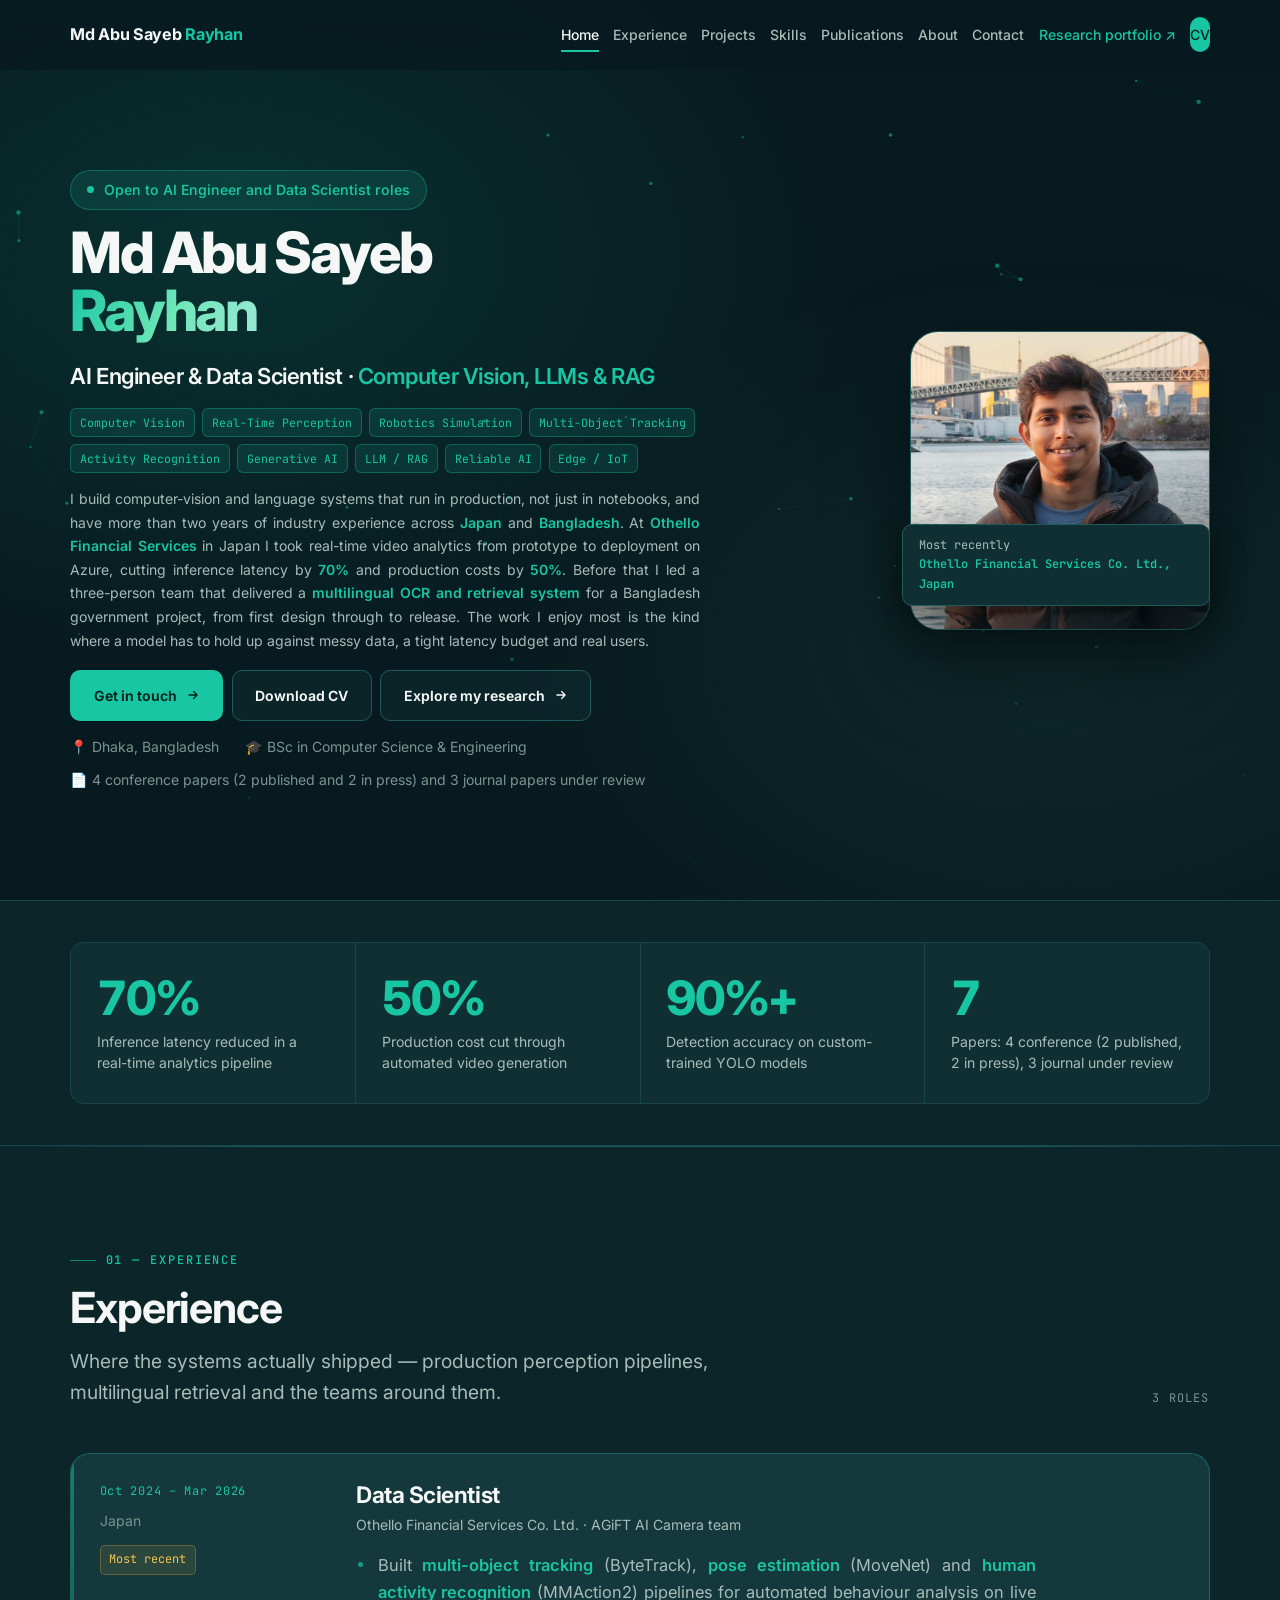
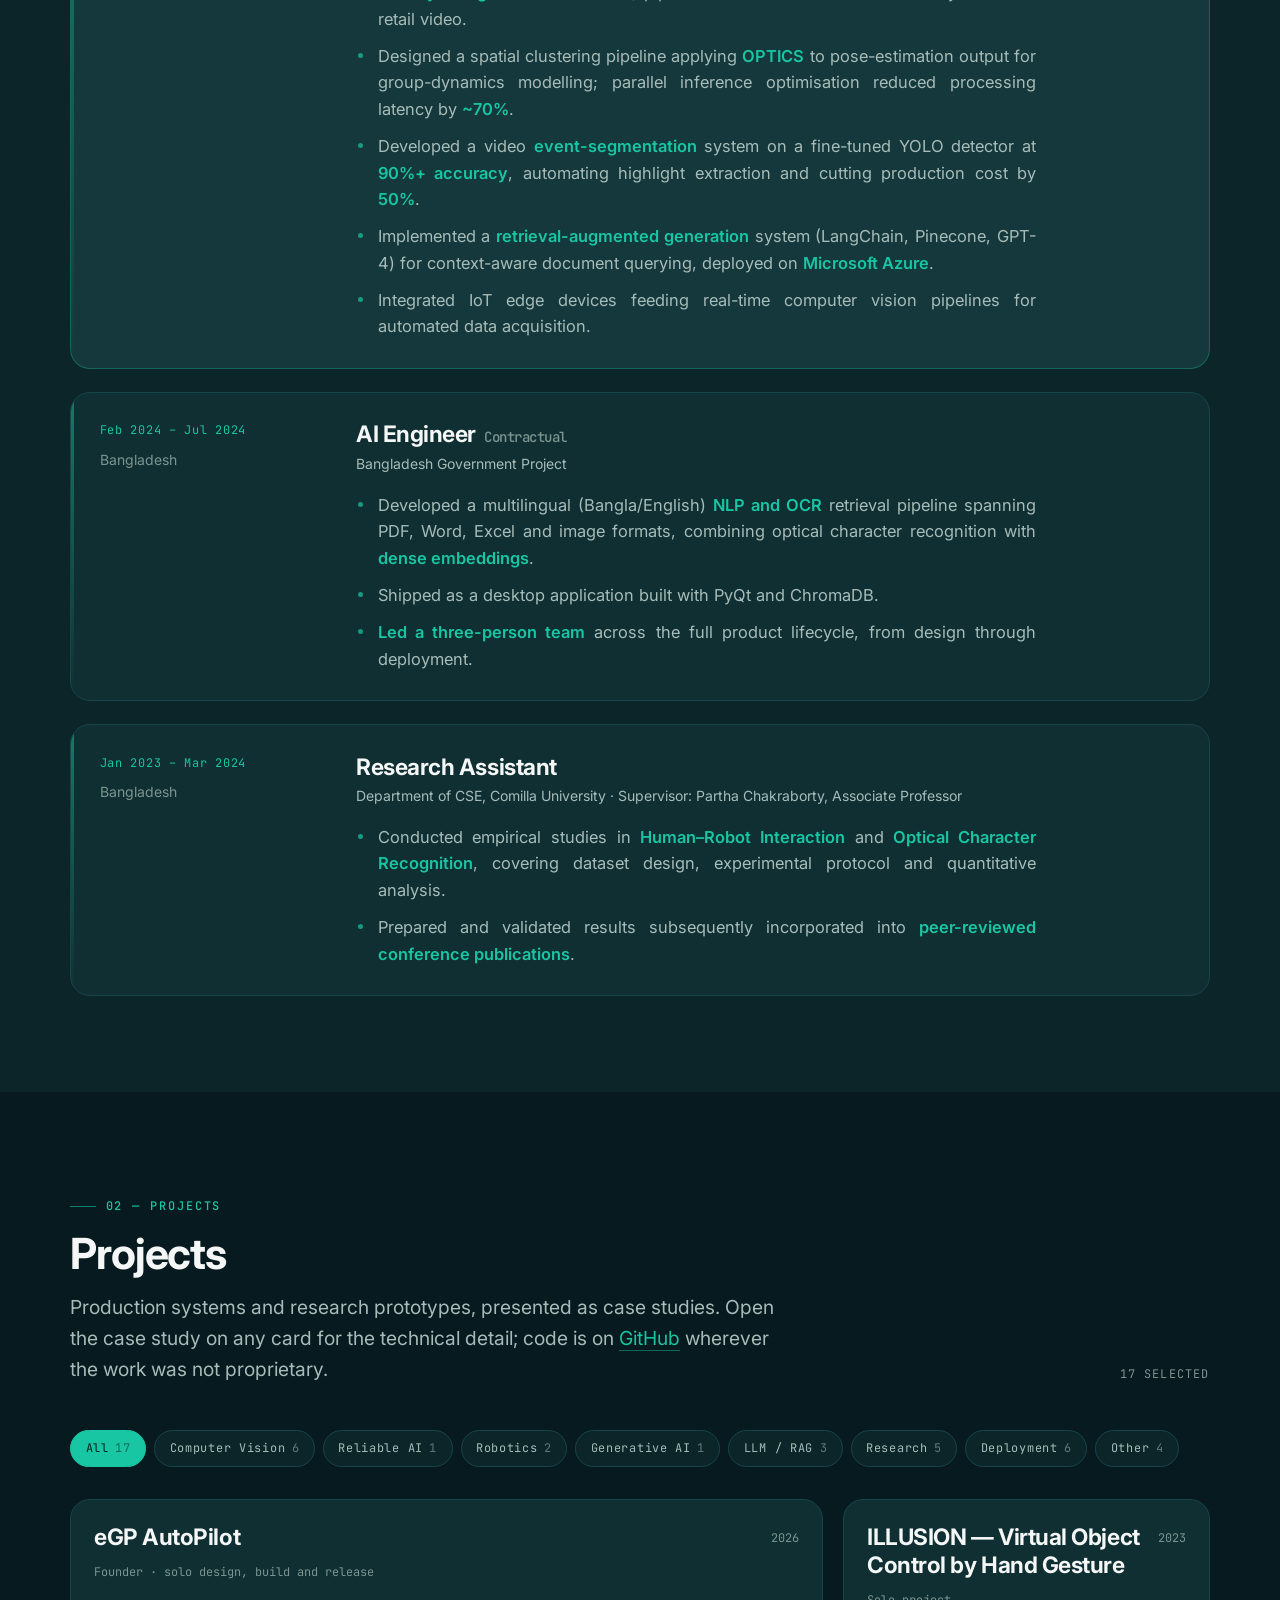
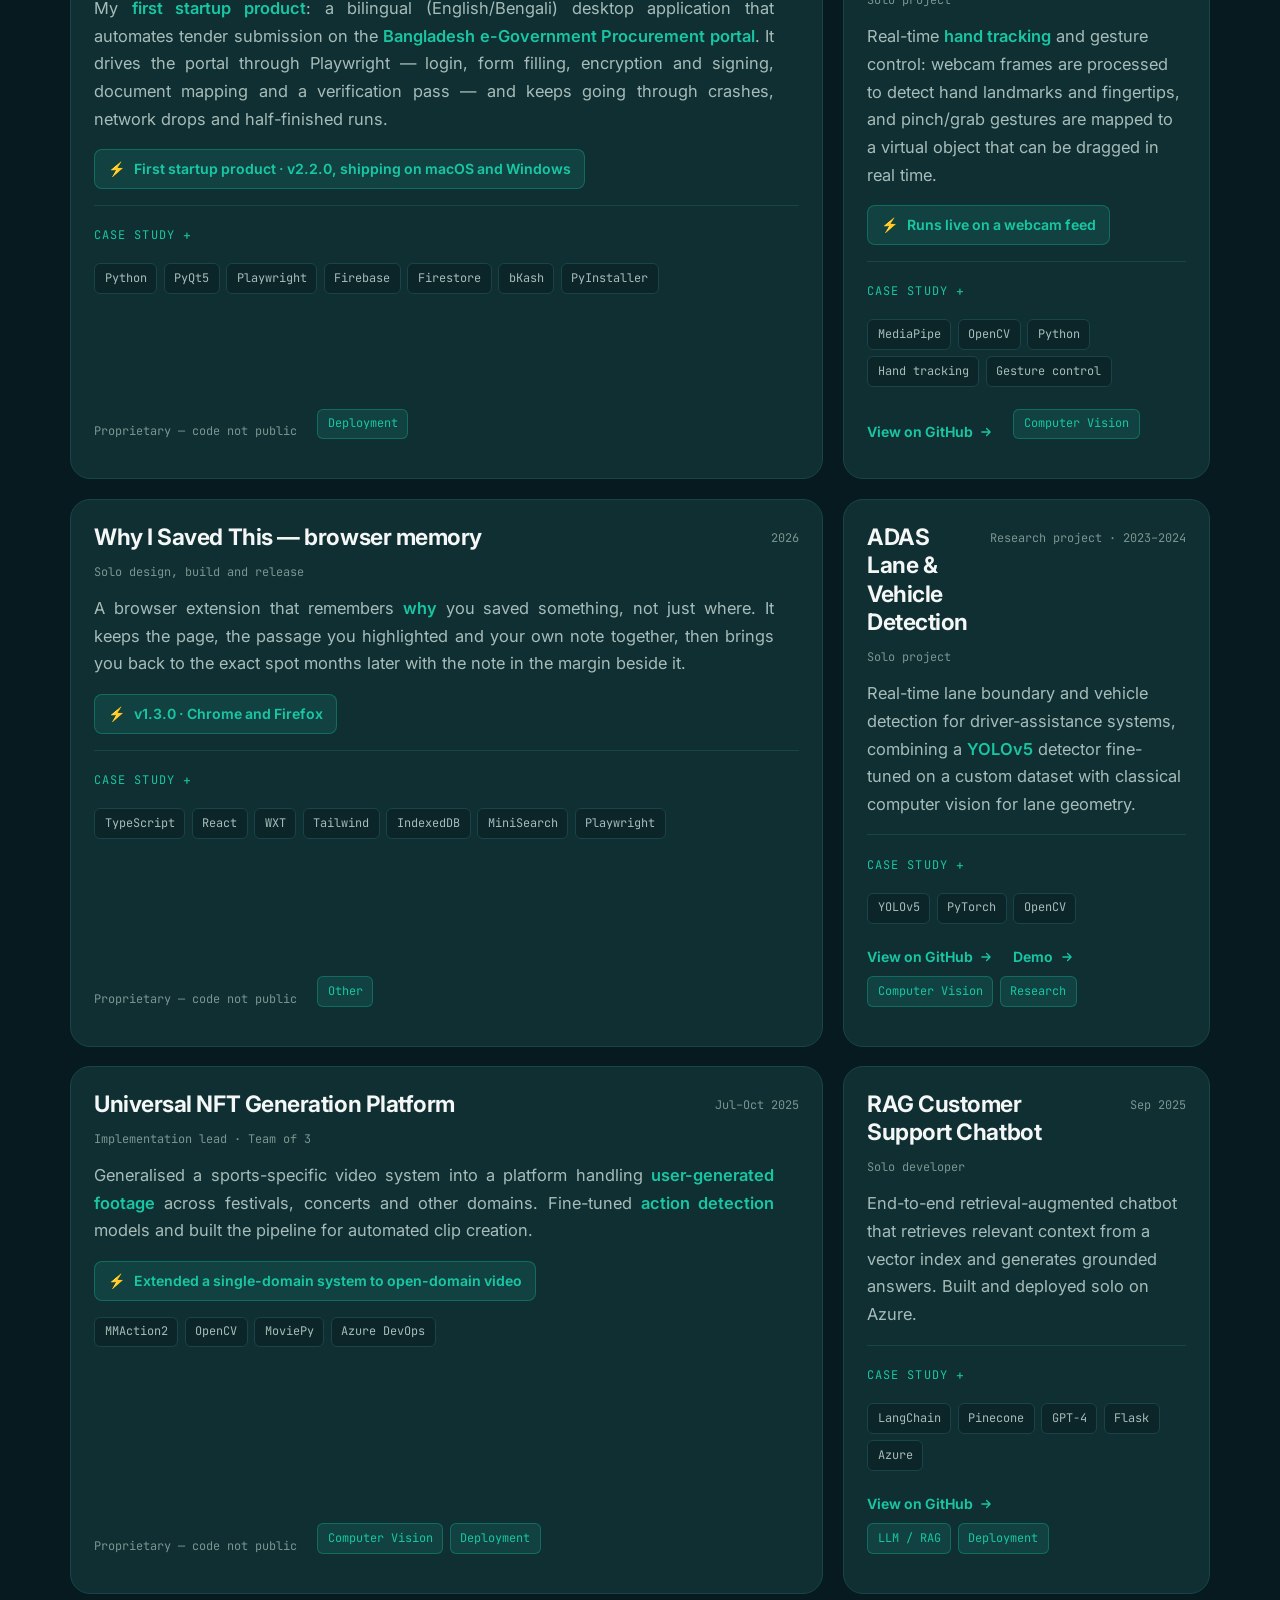
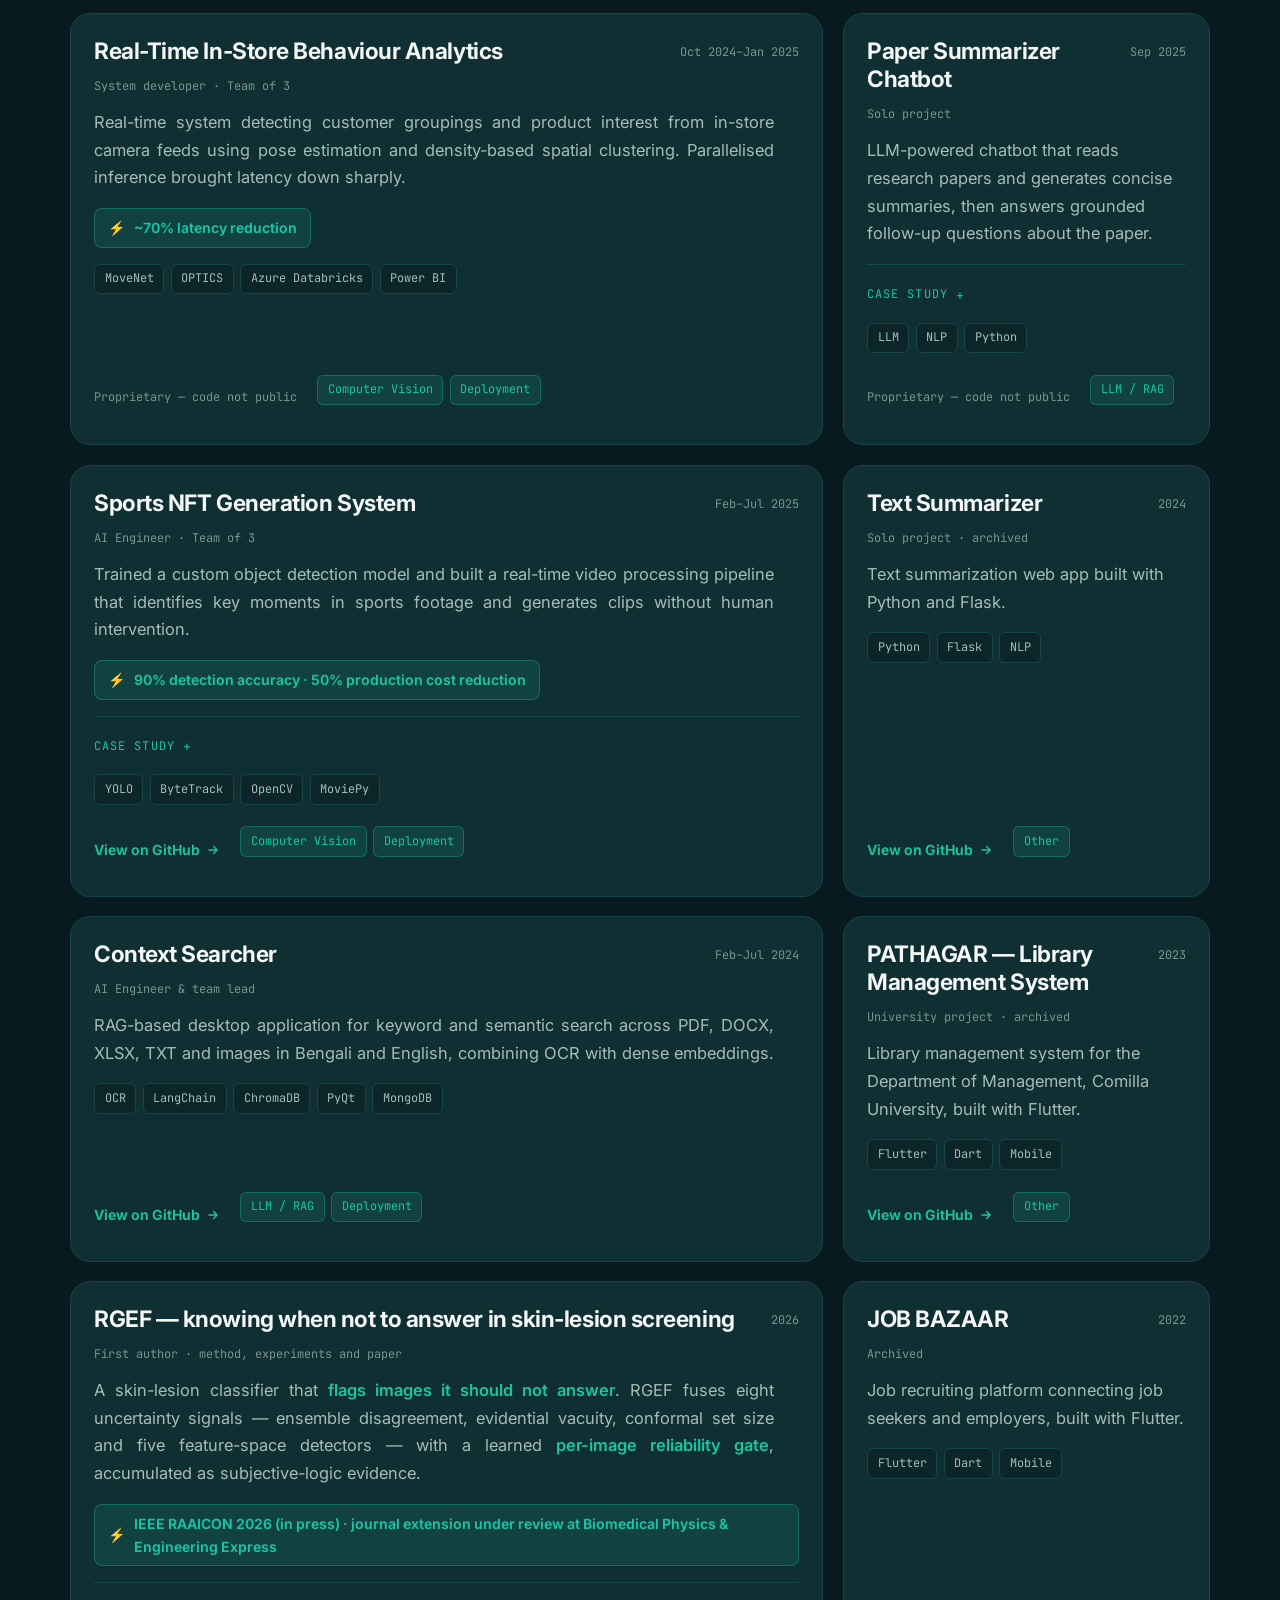
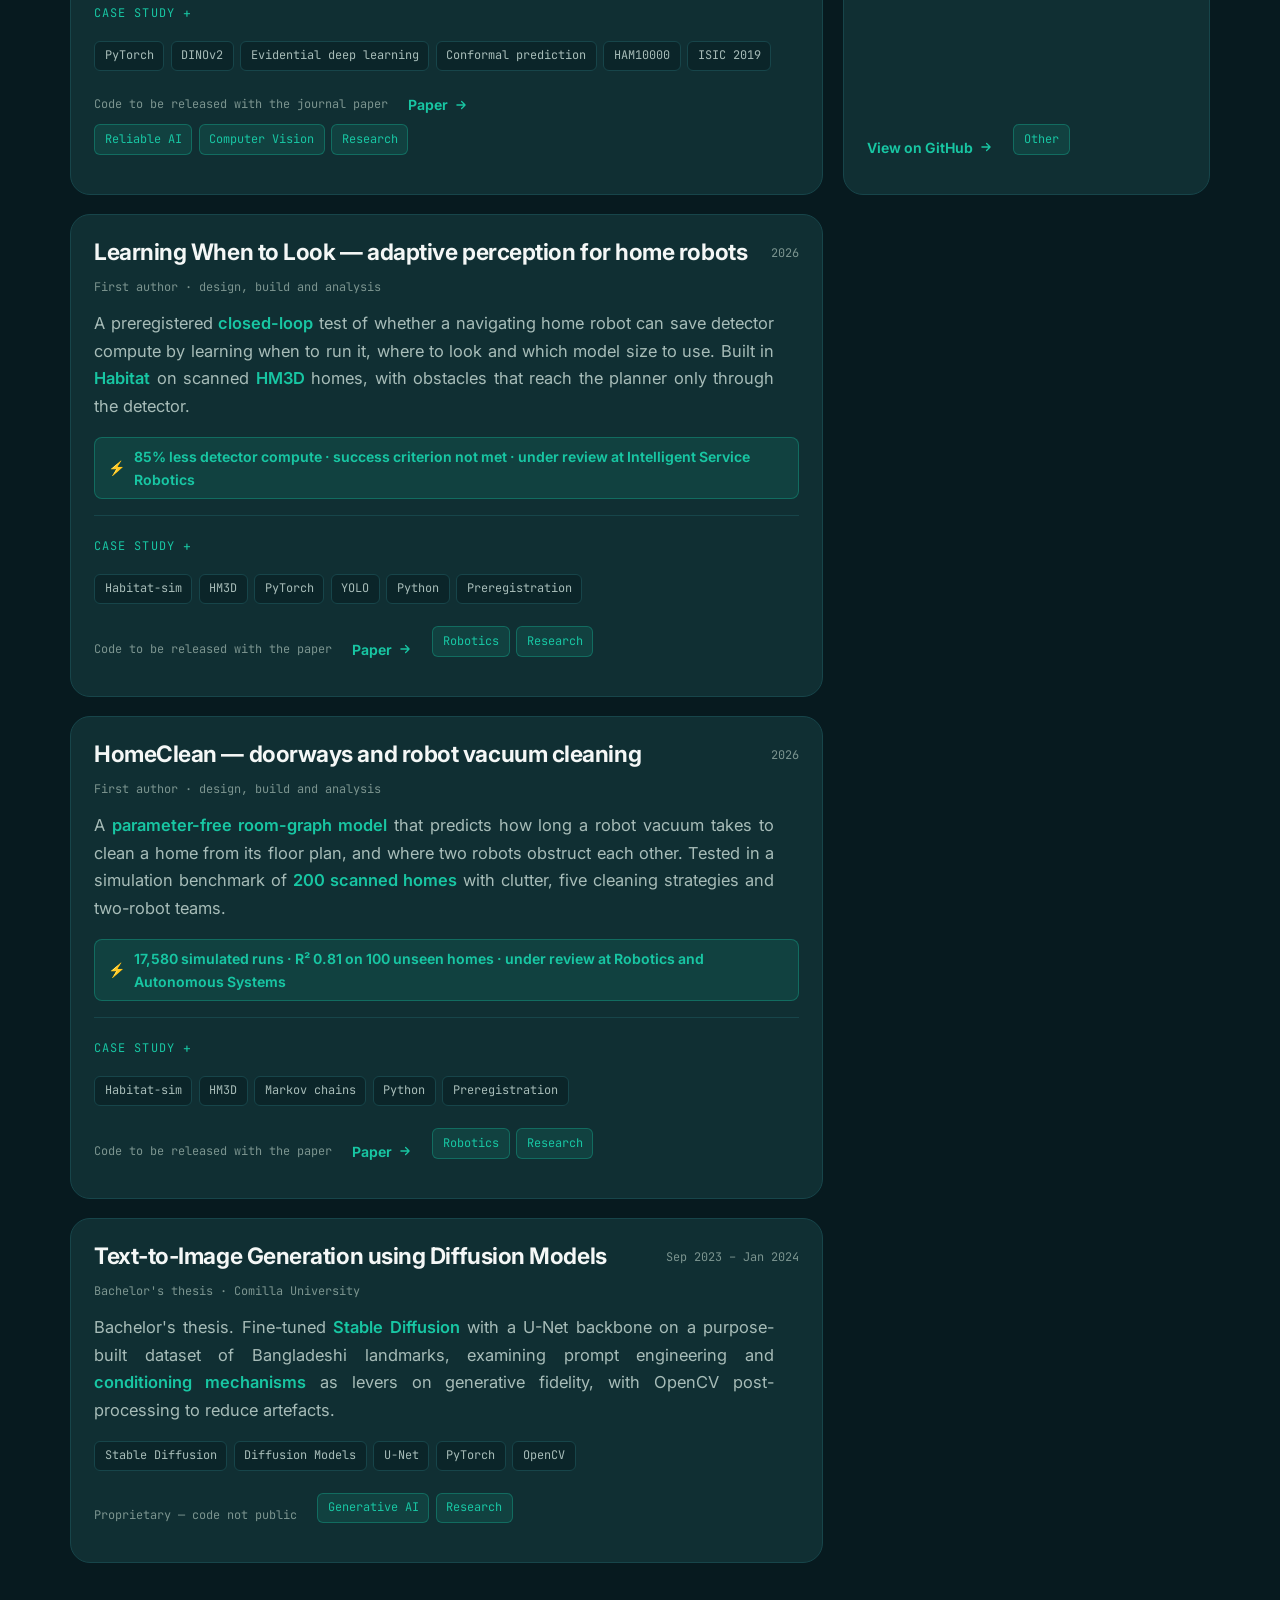
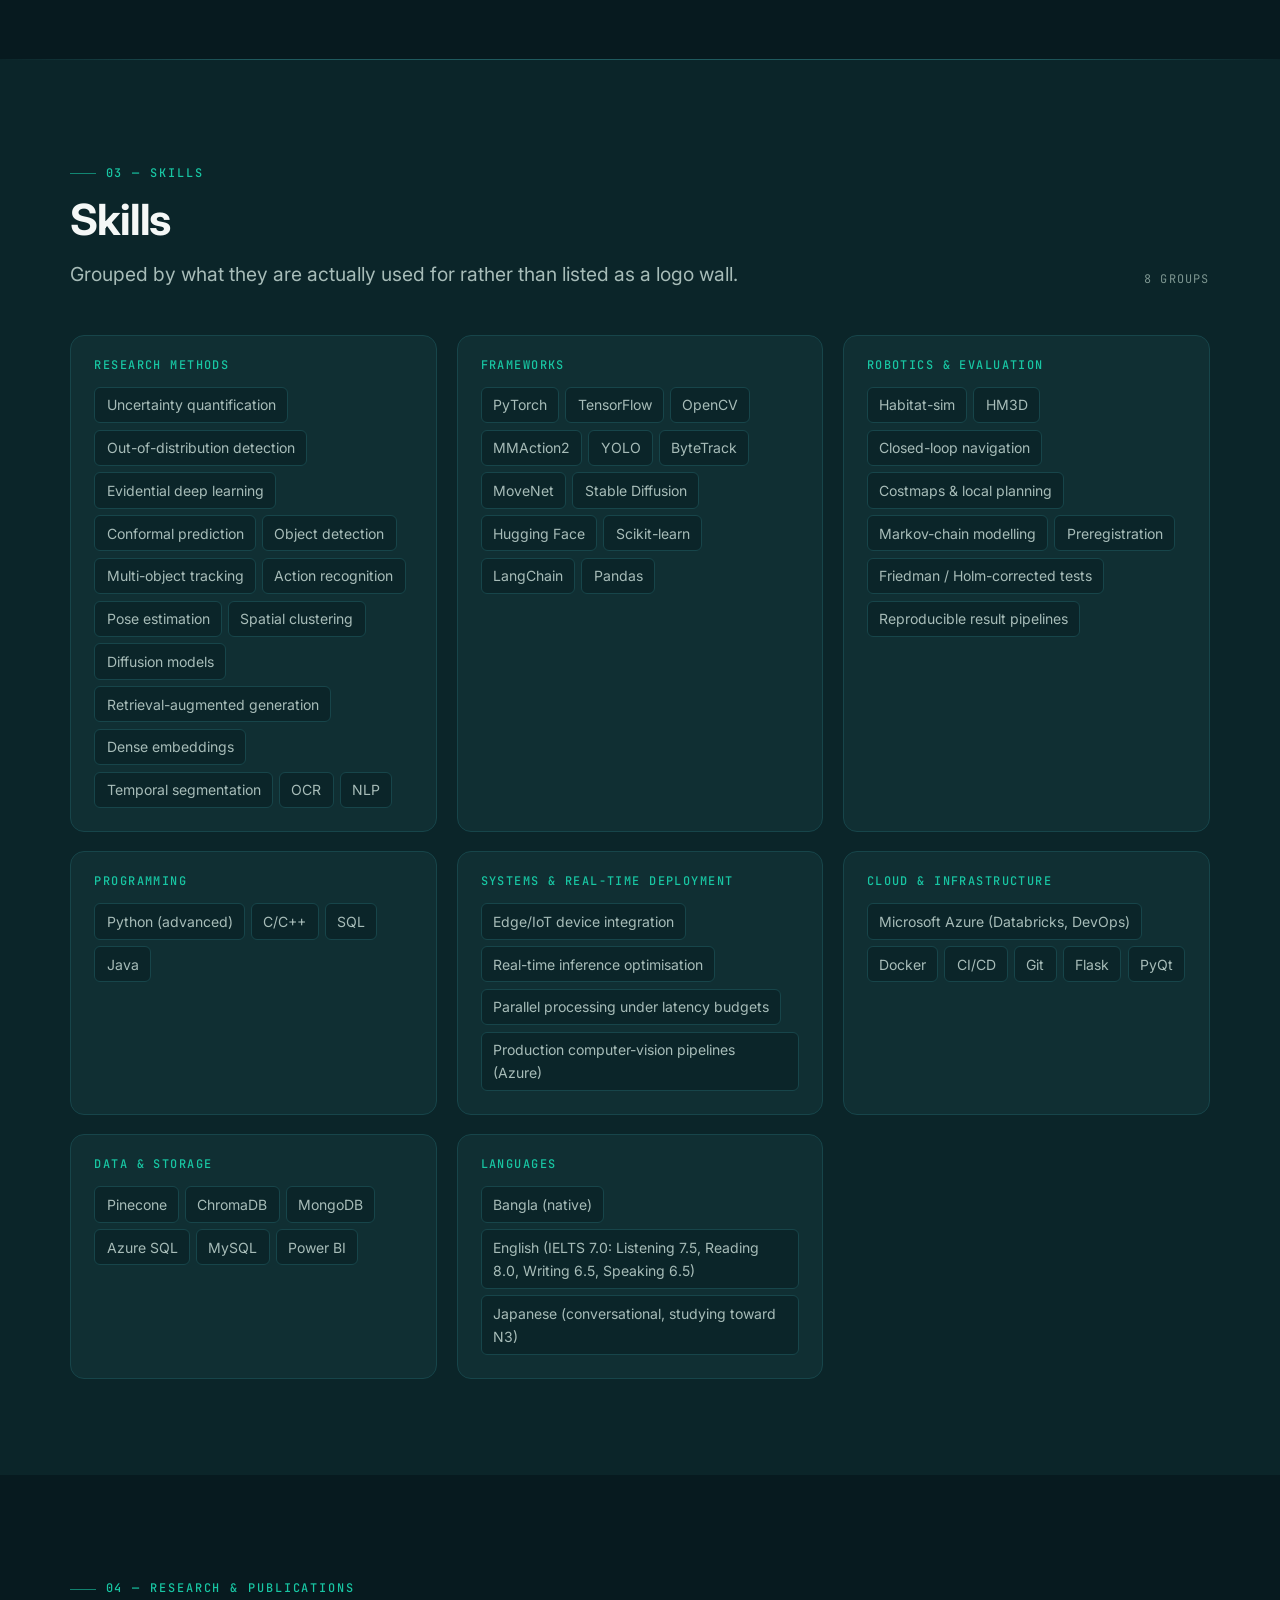
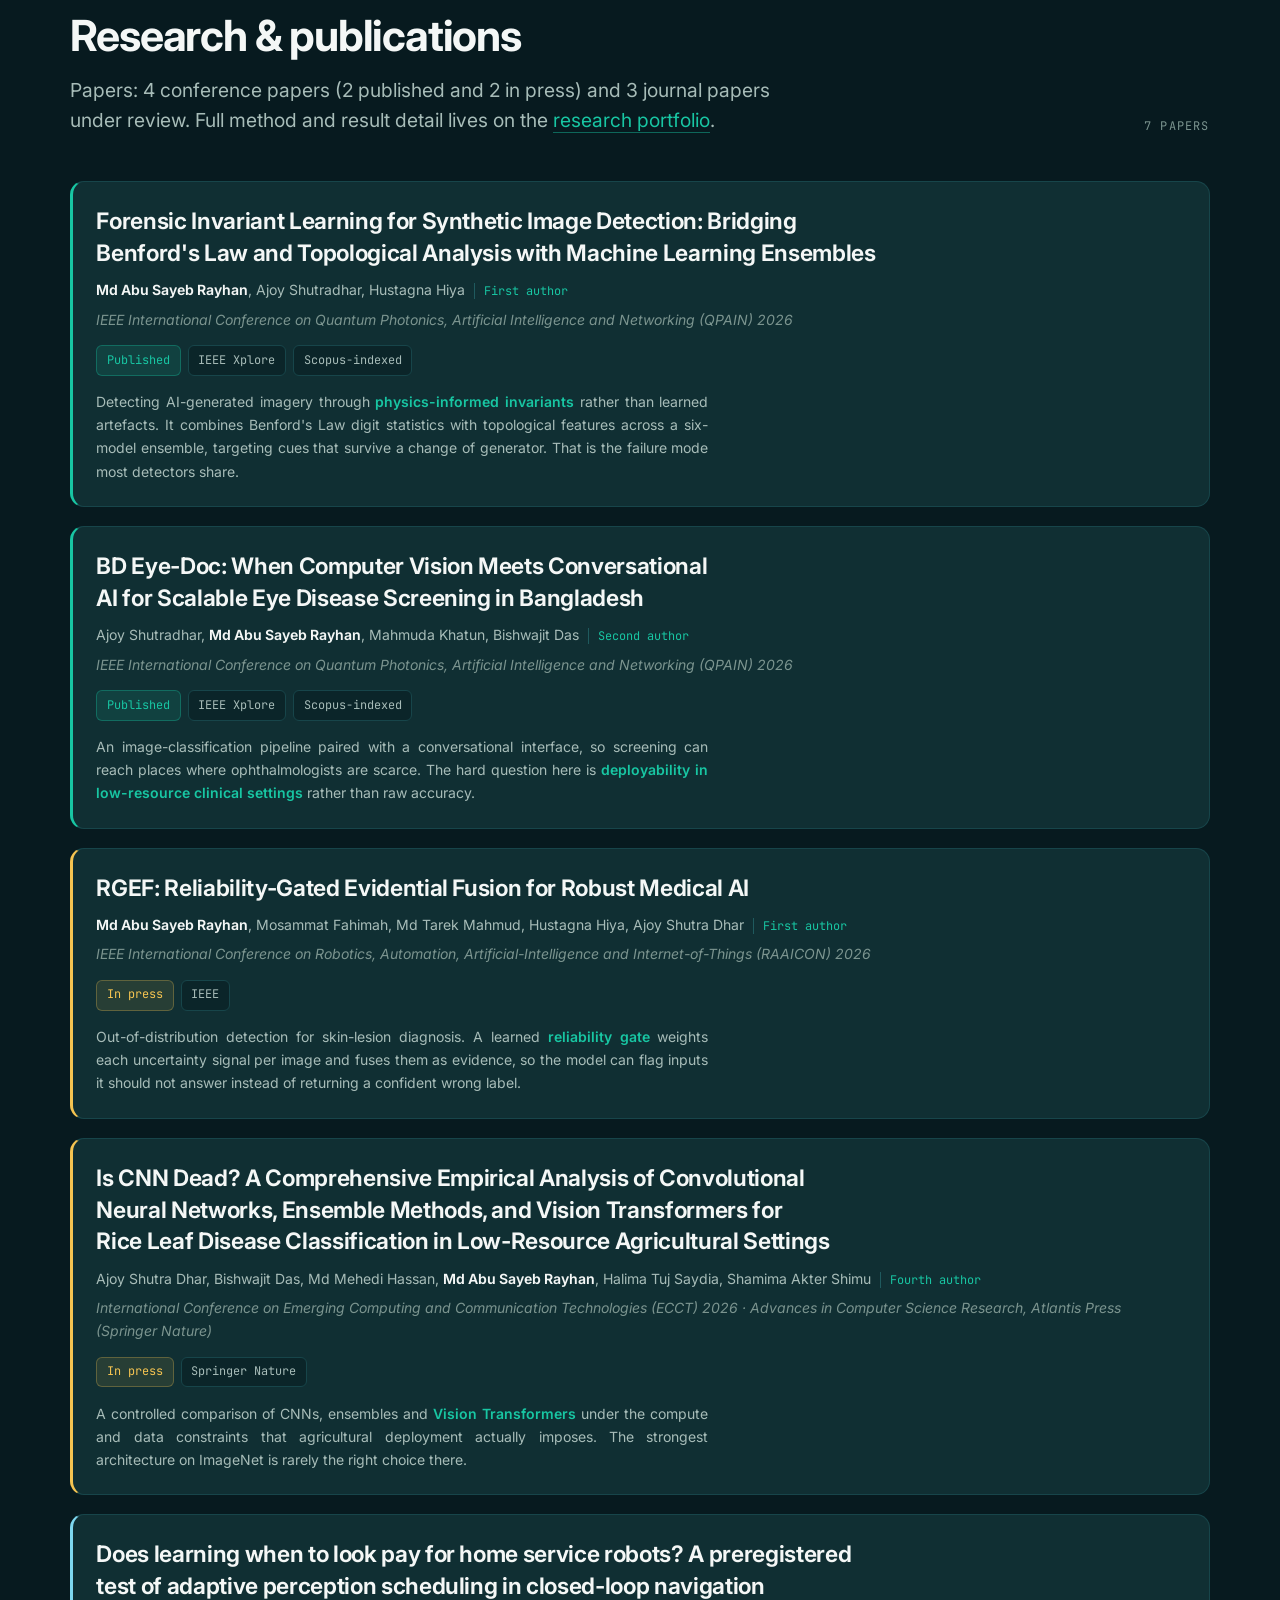
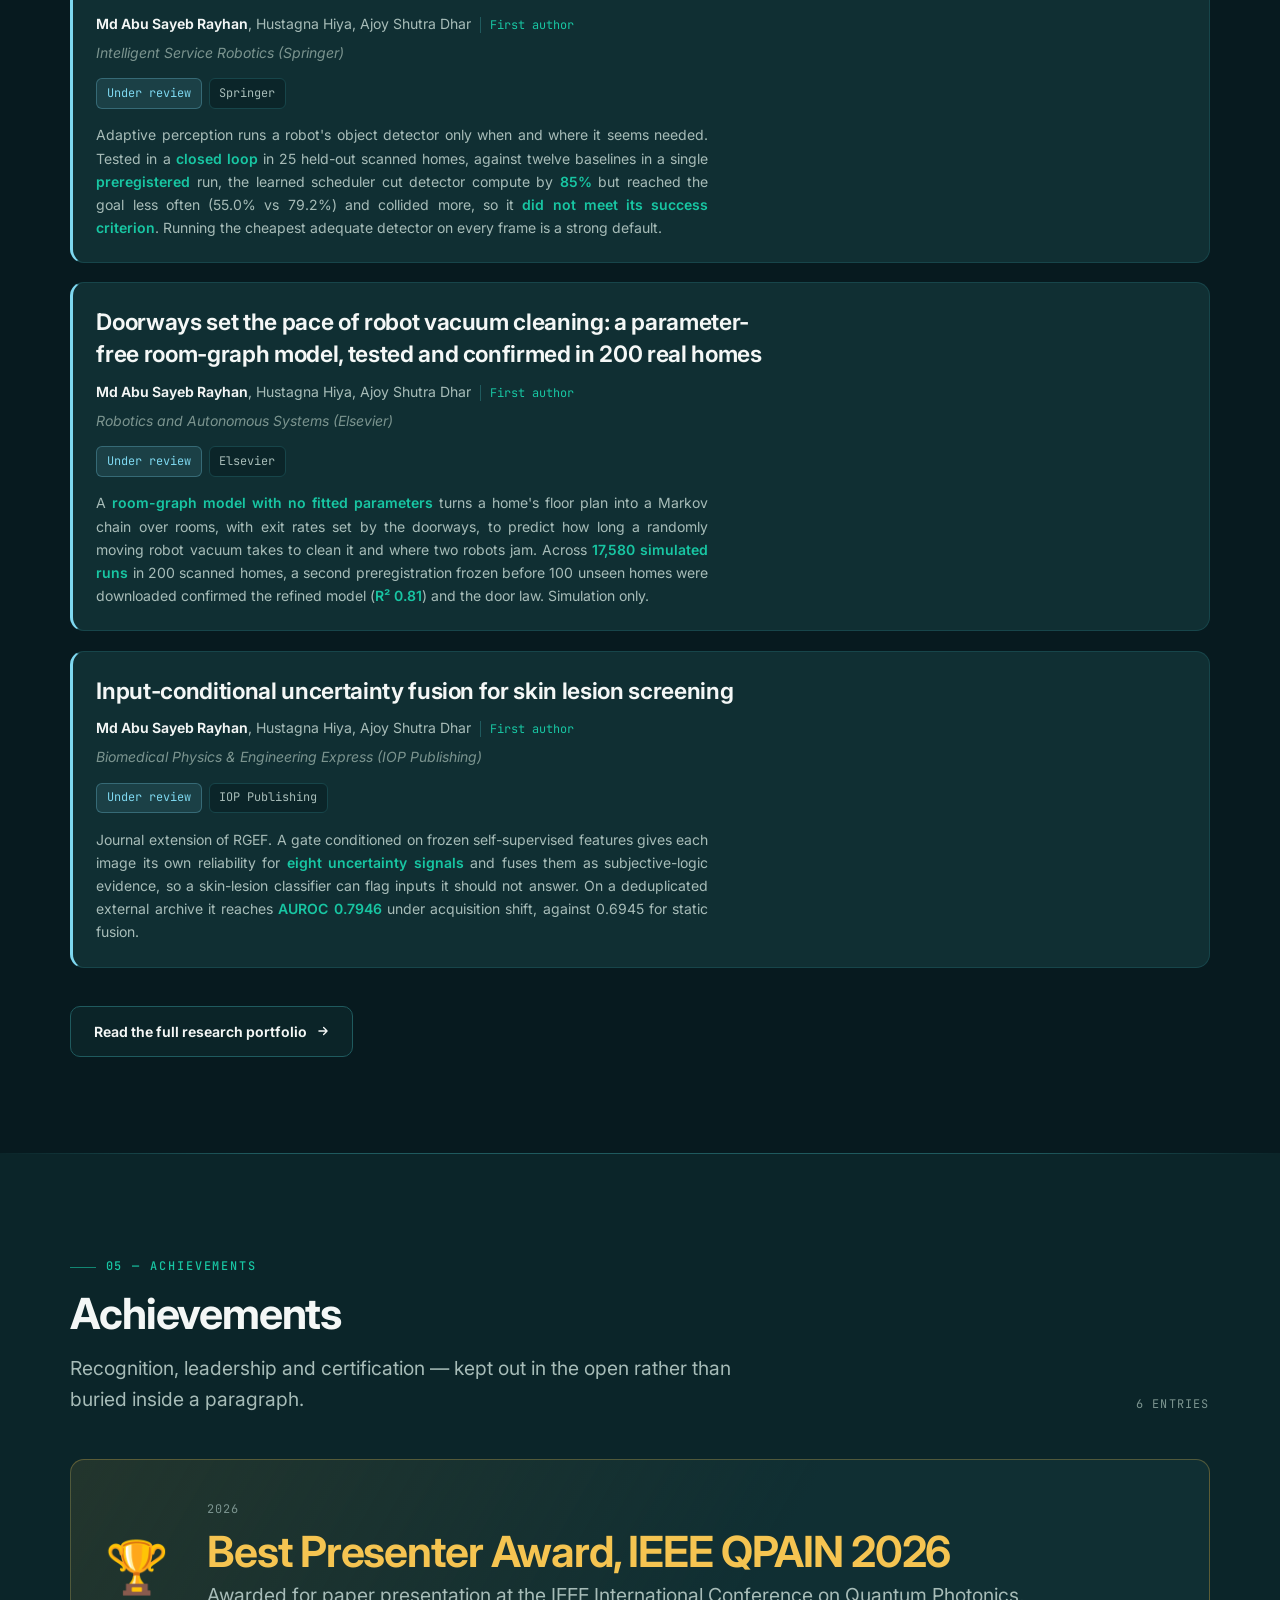
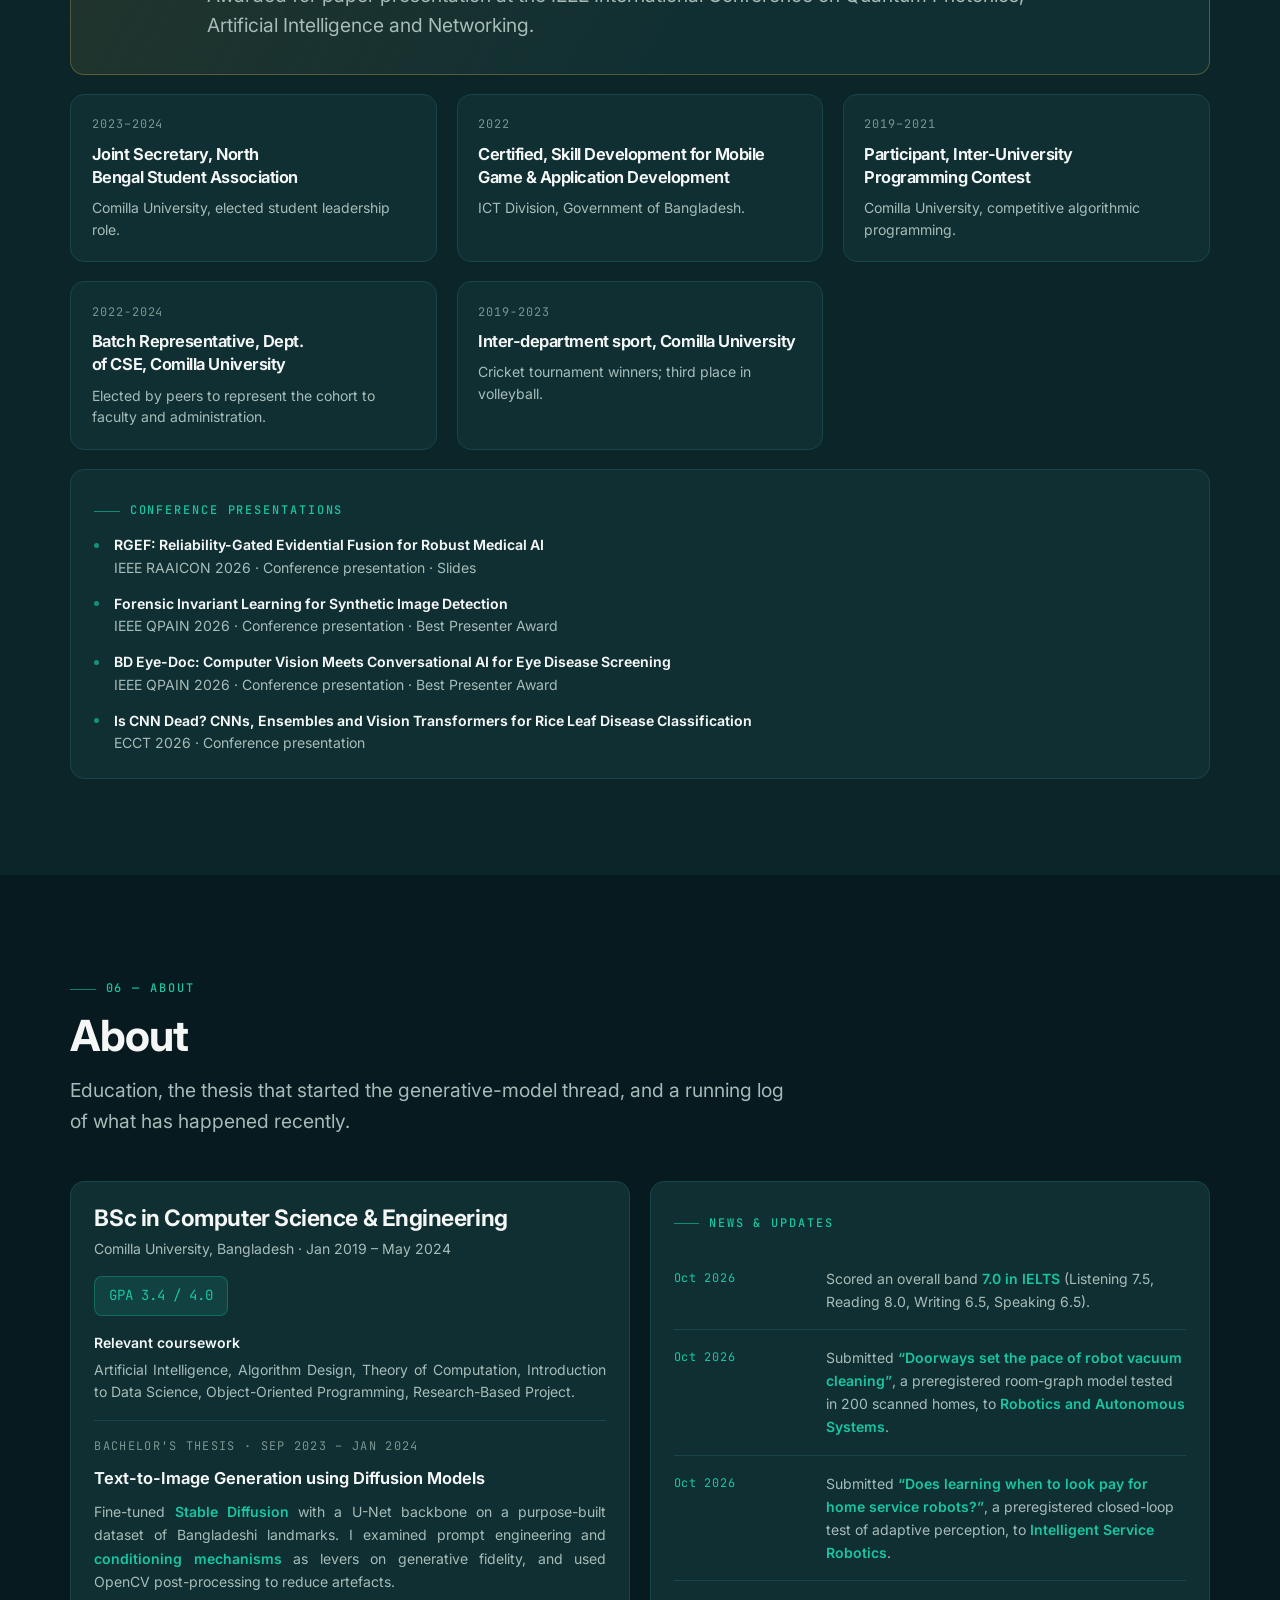
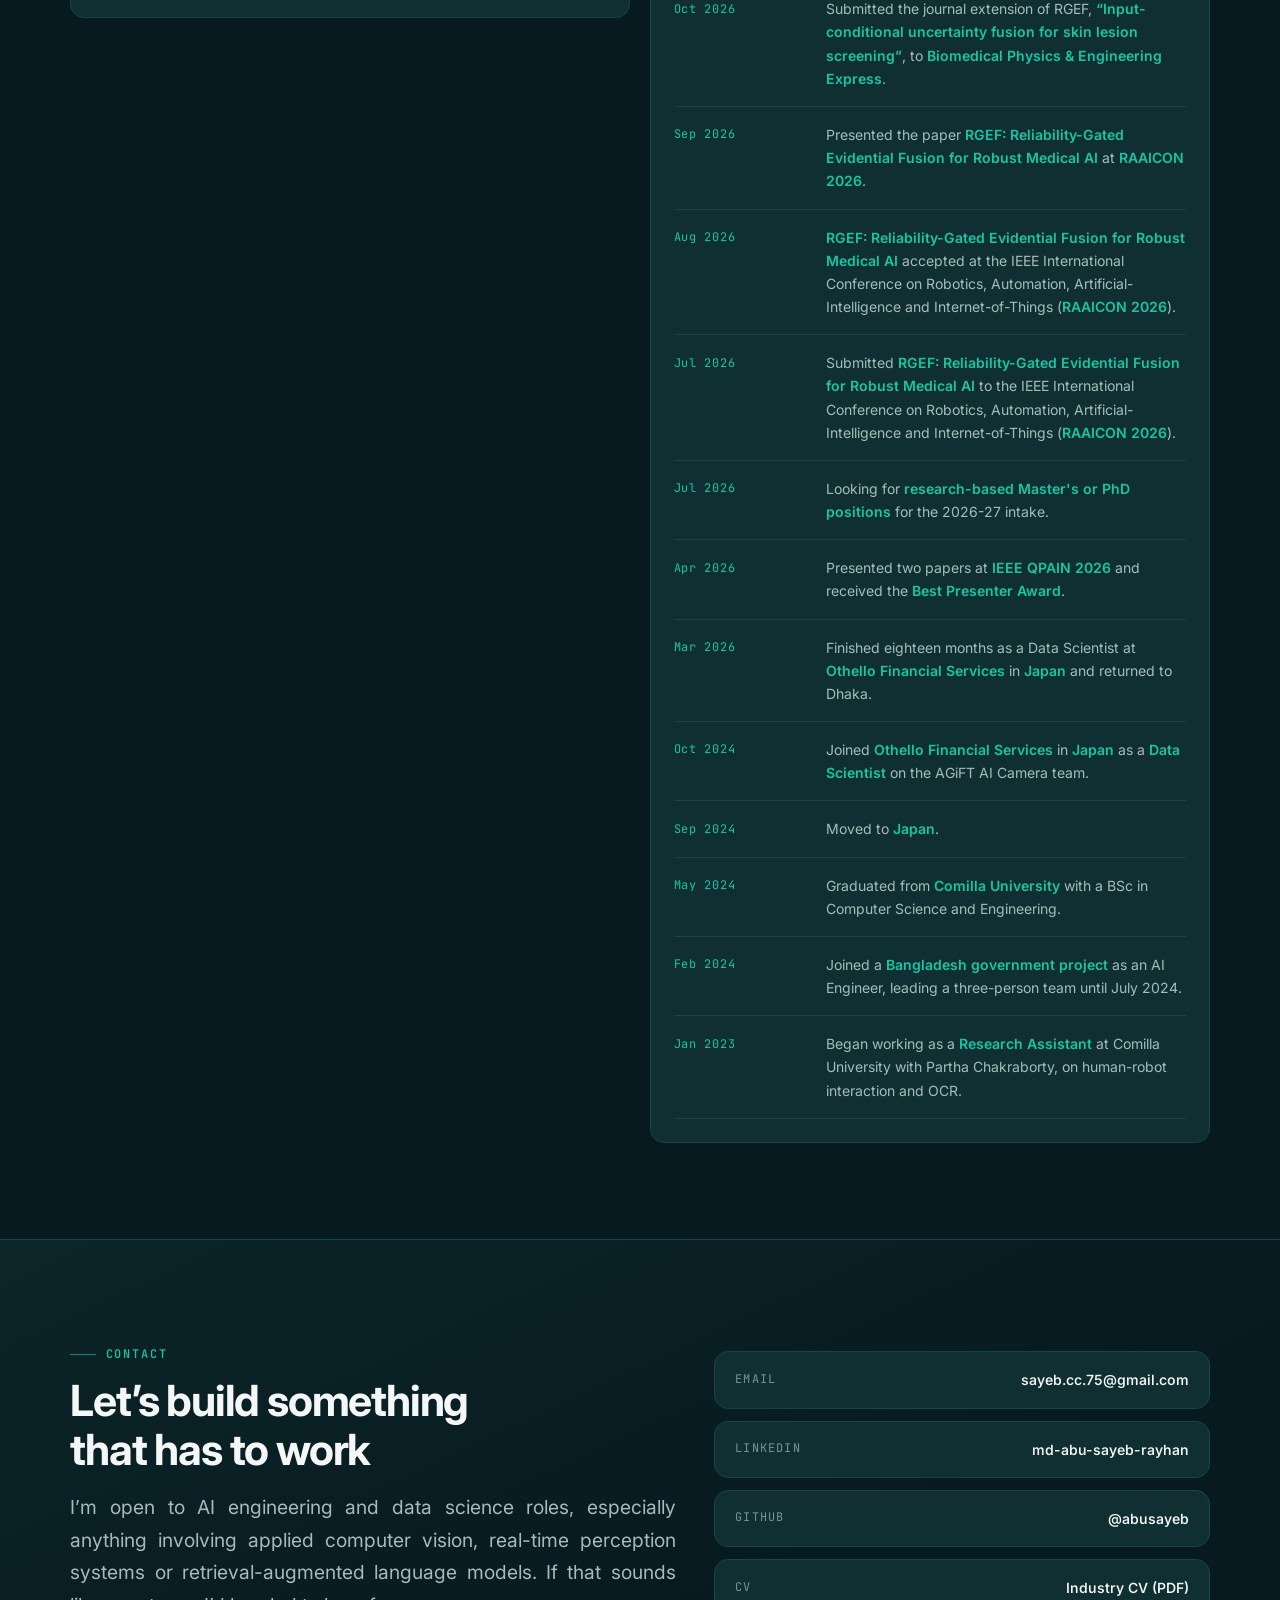
==== commit e5d52a73: "Say 2+ years across Japan and Bangladesh instead of 18 months The 18 months covered only Othello; th" ====
--- a/index.html
+++ b/index.html
@@ -123,7 +123,7 @@
 </header>
 
 
-<main id="app" data-sum="d029752b"><header class="hero" id="home"><canvas class="hero-viz" id="viz" aria-hidden="true"></canvas><div class="shell"><div class="hero-grid"><div><p class="hero-badge"><span class="badge-dot"></span>Open to AI Engineer and Data Scientist roles</p><h1>Md Abu Sayeb<br><span class="grad">Rayhan</span></h1><p class="hero-role">AI Engineer &amp; Data Scientist · <em>Computer Vision, LLMs &amp; RAG</em></p><div class="hero-focus"><span class="chip chip--accent">Computer Vision</span><span class="chip chip--accent">Real-Time Perception</span><span class="chip chip--accent">Robotics Simulation</span><span class="chip chip--accent">Multi-Object Tracking</span><span class="chip chip--accent">Activity Recognition</span><span class="chip chip--accent">Generative AI</span><span class="chip chip--accent">LLM / RAG</span><span class="chip chip--accent">Reliable AI</span><span class="chip chip--accent">Edge / IoT</span></div><p class="hero-desc">I build computer-vision and language systems that run in production, not just in notebooks. Over eighteen months at <strong class="kw">Othello Financial Services</strong> in <strong class="kw">Japan</strong> I took real-time video analytics from prototype to deployment on Azure, cutting inference latency by <strong class="kw">70%</strong> and production costs by <strong class="kw">50%</strong>. Before that I led a three-person team that delivered a <strong class="kw">multilingual OCR and retrieval system</strong> for a Bangladesh government project, from first design through to release. The work I enjoy most is the kind where a model has to hold up against messy data, a tight latency budget and real users.</p><div class="hero-cta"><a class="btn btn-primary" href="#contact">Get in touch <svg aria-hidden="true" width="14" height="14" viewBox="0 0 24 24" fill="none" stroke="currentColor" stroke-width="2.2" stroke-linecap="round" stroke-linejoin="round"><path d="M5 12h13M13 6l6 6-6 6"/></svg></a><a class="btn btn-ghost" href="abu_sayeb_rayhan_AI.pdf" target="_blank" rel="noopener">Download CV</a><a class="btn btn-ghost" href="research/">Explore my research <svg aria-hidden="true" width="14" height="14" viewBox="0 0 24 24" fill="none" stroke="currentColor" stroke-width="2.2" stroke-linecap="round" stroke-linejoin="round"><path d="M5 12h13M13 6l6 6-6 6"/></svg></a></div><div class="hero-meta"><span>📍 Dhaka, Bangladesh</span><span>🎓 BSc in Computer Science &amp; Engineering</span><span>📄 4 conference papers (2 published and 2 in press) and 3 journal papers under review</span></div></div><div class="portrait" id="portraitWrap" hidden><div class="portrait-frame"><img id="portraitImg" alt="Portrait of Md Abu Sayeb Rayhan" width="640" height="640" style="object-position:50% 18%;transform:scale(1.6)"></div><p class="portrait-tag">Most recently<br><b>Othello Financial Services Co. Ltd., Japan</b></p></div></div></div></header><section class="stats-band" aria-label="Impact at a glance"><div class="shell"><div class="stats"><div class="stat" data-reveal><div class="stat-n" data-count="70%">70%</div><p class="stat-l">Inference latency reduced in a real-time analytics pipeline</p></div><div class="stat" data-reveal><div class="stat-n" data-count="50%">50%</div><p class="stat-l">Production cost cut through automated video generation</p></div><div class="stat" data-reveal><div class="stat-n" data-count="90%+">90%+</div><p class="stat-l">Detection accuracy on custom-trained YOLO models</p></div><div class="stat" data-reveal><div class="stat-n" data-count="7">7</div><p class="stat-l">Papers: 4 conference (2 published, 2 in press), 3 journal under review</p></div></div></div></section><section id="experience" class="section section--band" aria-labelledby="experience-title"><div class="shell"><div class="sec-head" data-reveal><div class="sec-head-main"><span class="eyebrow">01 — Experience</span><h2 class="sec-title" id="experience-title">Experience</h2><p class="sec-sub">Where the systems actually shipped — production perception pipelines, multilingual retrieval and the teams around them.</p></div><div class="sec-aside">3 roles</div></div><div class="timeline"><article class="tl-item is-lead" data-reveal><div><div class="tl-when">Oct 2024 – Mar 2026</div><div class="tl-where">Japan</div><span class="tl-flag">Most recent</span></div><div><h3 class="tl-role">Data Scientist</h3><p class="tl-org">Othello Financial Services Co. Ltd. · AGiFT AI Camera team</p><ul class="bullets"><li>Built <strong class="kw">multi-object tracking</strong> (ByteTrack), <strong class="kw">pose estimation</strong> (MoveNet) and <strong class="kw">human activity recognition</strong> (MMAction2) pipelines for automated behaviour analysis on live retail video.</li><li>Designed a spatial clustering pipeline applying <strong class="kw">OPTICS</strong> to pose-estimation output for group-dynamics modelling; parallel inference optimisation reduced processing latency by <strong class="kw">~70%</strong>.</li><li>Developed a video <strong class="kw">event-segmentation</strong> system on a fine-tuned YOLO detector at <strong class="kw">90%+ accuracy</strong>, automating highlight extraction and cutting production cost by <strong class="kw">50%</strong>.</li><li>Implemented a <strong class="kw">retrieval-augmented generation</strong> system (LangChain, Pinecone, GPT-4) for context-aware document querying, deployed on <strong class="kw">Microsoft Azure</strong>.</li><li>Integrated IoT edge devices feeding real-time computer vision pipelines for automated data acquisition.</li></ul></div></article><article class="tl-item" data-reveal><div><div class="tl-when">Feb 2024 – Jul 2024</div><div class="tl-where">Bangladesh</div></div><div><h3 class="tl-role">AI Engineer<small>Contractual</small></h3><p class="tl-org">Bangladesh Government Project</p><ul class="bullets"><li>Developed a multilingual (Bangla/English) <strong class="kw">NLP and OCR</strong> retrieval pipeline spanning PDF, Word, Excel and image formats, combining optical character recognition with <strong class="kw">dense embeddings</strong>.</li><li>Shipped as a desktop application built with PyQt and ChromaDB.</li><li><strong class="kw">Led a three-person team</strong> across the full product lifecycle, from design through deployment.</li></ul></div></article><article class="tl-item" data-reveal><div><div class="tl-when">Jan 2023 – Mar 2024</div><div class="tl-where">Bangladesh</div></div><div><h3 class="tl-role">Research Assistant</h3><p class="tl-org">Department of CSE, Comilla University · Supervisor: Partha Chakraborty, Associate Professor</p><ul class="bullets"><li>Conducted empirical studies in <strong class="kw">Human–Robot Interaction</strong> and <strong class="kw">Optical Character Recognition</strong>, covering dataset design, experimental protocol and quantitative analysis.</li><li>Prepared and validated results subsequently incorporated into <strong class="kw">peer-reviewed conference publications</strong>.</li></ul></div></article></div></div></section><section id="projects" class="section " aria-labelledby="projects-title"><div class="shell"><div class="sec-head" data-reveal><div class="sec-head-main"><span class="eyebrow">02 — Projects</span><h2 class="sec-title" id="projects-title">Projects</h2><p class="sec-sub">Production systems and research prototypes, presented as case studies. Open the case study on any card for the technical detail; code is on <a href="https://github.com/abusayeb" target="_blank" rel="noopener noreferrer">GitHub</a> wherever the work was not proprietary.</p></div><div class="sec-aside">17 selected</div></div><div class="filters" role="group" aria-label="Filter projects by area"><button class="filter" type="button" data-filter="*" aria-pressed="true">All<span class="n">17</span></button><button class="filter" type="button" data-filter="Computer Vision" aria-pressed="false">Computer Vision<span class="n">6</span></button><button class="filter" type="button" data-filter="Reliable AI" aria-pressed="false">Reliable AI<span class="n">1</span></button><button class="filter" type="button" data-filter="Robotics" aria-pressed="false">Robotics<span class="n">2</span></button><button class="filter" type="button" data-filter="Generative AI" aria-pressed="false">Generative AI<span class="n">1</span></button><button class="filter" type="button" data-filter="LLM / RAG" aria-pressed="false">LLM / RAG<span class="n">3</span></button><button class="filter" type="button" data-filter="Research" aria-pressed="false">Research<span class="n">5</span></button><button class="filter" type="button" data-filter="Deployment" aria-pressed="false">Deployment<span class="n">6</span></button><button class="filter" type="button" data-filter="Other" aria-pressed="false">Other<span class="n">4</span></button></div><div class="projects" id="projGrid"><article class="proj is-featured" data-cats="Deployment" data-reveal><div class="proj-head"><h3 class="proj-title">eGP AutoPilot</h3><span class="proj-when">2026</span></div><div class="proj-role">Founder · solo design, build and release</div><p class="proj-desc">My <strong class="kw">first startup product</strong>: a bilingual (English/Bengali) desktop application that automates tender submission on the <strong class="kw">Bangladesh e-Government Procurement portal</strong>. It drives the portal through Playwright — login, form filling, encryption and signing, document mapping and a verification pass — and keeps going through crashes, network drops and half-finished runs.</p><div class="proj-impact"><span aria-hidden="true">⚡</span>First startup product · v2.2.0, shipping on macOS and Windows</div><details class="case"><summary>Case study</summary><div class="case-body"><div class="case-block"><h4>How it works</h4><ul class="bullets"><li>Drives the portal end to end with <strong class="kw">Playwright</strong> — login, Tenderer Info, Activities, Personnel and Priced BOQ forms, then click-sign, encrypt and save.</li><li>Resumes exactly where it stopped. Per-account state is written to disk, so a crash or a two-minute network drop does not cost the whole run.</li><li>Every failing row gets five attempts, then five more in a deferred pass; anything still failing is <strong class="kw">reported rather than silently skipped</strong>.</li><li>Maps uploaded files to the portal's document categories by fuzzy filename match — trade licence, TIN, VAT, liquid assets.</li><li>Runs from a phone: a mobile dashboard over a REST API with QR-code pairing, and no credentials sent over the wire.</li><li>Firebase-backed accounts, subscriptions and <strong class="kw">bKash</strong> billing, with an admin panel for users, plans, devices and payments.</li><li>Packaged for macOS and Windows, behind 273 offline tests that never touch the production database.</li></ul></div></div></details><div class="chips"><span class="chip ">Python</span><span class="chip ">PyQt5</span><span class="chip ">Playwright</span><span class="chip ">Firebase</span><span class="chip ">Firestore</span><span class="chip ">bKash</span><span class="chip ">PyInstaller</span></div><div class="proj-foot"><span class="proj-private">Proprietary — code not public</span><span class="chips"><span class="chip chip--accent">Deployment</span></span></div></article><article class="proj is-featured" data-cats="Other" data-reveal><div class="proj-head"><h3 class="proj-title">Why I Saved This — browser memory</h3><span class="proj-when">2026</span></div><div class="proj-role">Solo design, build and release</div><p class="proj-desc">A browser extension that remembers <strong class="kw">why</strong> you saved something, not just where. It keeps the page, the passage you highlighted and your own note together, then brings you back to the exact spot months later with the note in the margin beside it.</p><div class="proj-impact"><span aria-hidden="true">⚡</span>v1.3.0 · Chrome and Firefox</div><details class="case"><summary>Case study</summary><div class="case-body"><div class="case-block"><h4>How it works</h4><ul class="bullets"><li>Save a page, a highlighted passage, a link or an image — from the toolbar, the context menu, or one shortcut that works out which you meant.</li><li>Search runs on <strong class="kw">your own notes and highlights first</strong>, ranking them above titles and URLs.</li><li>Re-anchors to the saved passage even when the page has changed since, scrolls to it, and lights up every highlight from that page with its note alongside.</li><li>Entirely local: <strong class="kw">no account, no server, no sync, no analytics, no network requests</strong>. Installing asks for no site access at all.</li><li>Licence keys are signed tokens verified on the device, because there is no server to check them against.</li><li>TypeScript and React on WXT, Dexie over IndexedDB, MiniSearch for retrieval, with unit tests in Vitest and end-to-end tests in Playwright.</li></ul></div></div></details><div class="chips"><span class="chip ">TypeScript</span><span class="chip ">React</span><span class="chip ">WXT</span><span class="chip ">Tailwind</span><span class="chip ">IndexedDB</span><span class="chip ">MiniSearch</span><span class="chip ">Playwright</span></div><div class="proj-foot"><span class="proj-private">Proprietary — code not public</span><span class="chips"><span class="chip chip--accent">Other</span></span></div></article><article class="proj is-featured" data-cats="Computer Vision|Deployment" data-reveal><div class="proj-head"><h3 class="proj-title">Universal NFT Generation Platform</h3><span class="proj-when">Jul–Oct 2025</span></div><div class="proj-role">Implementation lead · Team of 3</div><p class="proj-desc">Generalised a sports-specific video system into a platform handling <strong class="kw">user-generated footage</strong> across festivals, concerts and other domains. Fine-tuned <strong class="kw">action detection</strong> models and built the pipeline for automated clip creation.</p><div class="proj-impact"><span aria-hidden="true">⚡</span>Extended a single-domain system to open-domain video</div><div class="chips"><span class="chip ">MMAction2</span><span class="chip ">OpenCV</span><span class="chip ">MoviePy</span><span class="chip ">Azure DevOps</span></div><div class="proj-foot"><span class="proj-private">Proprietary — code not public</span><span class="chips"><span class="chip chip--accent">Computer Vision</span><span class="chip chip--accent">Deployment</span></span></div></article><article class="proj is-featured" data-cats="Computer Vision|Deployment" data-reveal><div class="proj-head"><h3 class="proj-title">Real-Time In-Store Behaviour Analytics</h3><span class="proj-when">Oct 2024–Jan 2025</span></div><div class="proj-role">System developer · Team of 3</div><p class="proj-desc">Real-time system detecting customer groupings and product interest from in-store camera feeds using pose estimation and density-based spatial clustering. Parallelised inference brought latency down sharply.</p><div class="proj-impact"><span aria-hidden="true">⚡</span>~70% latency reduction</div><div class="chips"><span class="chip ">MoveNet</span><span class="chip ">OPTICS</span><span class="chip ">Azure Databricks</span><span class="chip ">Power BI</span></div><div class="proj-foot"><span class="proj-private">Proprietary — code not public</span><span class="chips"><span class="chip chip--accent">Computer Vision</span><span class="chip chip--accent">Deployment</span></span></div></article><article class="proj is-featured" data-cats="Computer Vision|Deployment" data-reveal><div class="proj-head"><h3 class="proj-title"><a href="https://github.com/abusayeb/basketball-highlight-generator" target="_blank" rel="noopener noreferrer">Sports NFT Generation System</a></h3><span class="proj-when">Feb–Jul 2025</span></div><div class="proj-role">AI Engineer · Team of 3</div><p class="proj-desc">Trained a custom object detection model and built a real-time video processing pipeline that identifies key moments in sports footage and generates clips without human intervention.</p><div class="proj-impact"><span aria-hidden="true">⚡</span>90% detection accuracy · 50% production cost reduction</div><details class="case"><summary>Case study</summary><div class="case-body"><div class="case-block"><h4>How it works</h4><ul class="bullets"><li>Detects players, the ball and the basket with <strong class="kw">YOLOv8</strong>, then tracks them across frames with DeepSORT or ByteTrack.</li><li>Keeps ball tracking smooth through brief occlusion using trajectory interpolation and <strong class="kw">Kalman filtering</strong>.</li><li>Recognises key actions and classifies highlight-worthy events from motion and positional data.</li><li>Compiles the final reel automatically: auto zoom on the action, slow-motion replay, transitions and metadata overlay.</li><li>Derives per-player statistics — shots, passes and time on court.</li></ul></div></div></details><div class="chips"><span class="chip ">YOLO</span><span class="chip ">ByteTrack</span><span class="chip ">OpenCV</span><span class="chip ">MoviePy</span></div><div class="proj-foot"><a class="btn-link" href="https://github.com/abusayeb/basketball-highlight-generator" target="_blank" rel="noopener noreferrer">View on GitHub <svg aria-hidden="true" width="14" height="14" viewBox="0 0 24 24" fill="none" stroke="currentColor" stroke-width="2.2" stroke-linecap="round" stroke-linejoin="round"><path d="M5 12h13M13 6l6 6-6 6"/></svg></a><span class="chips"><span class="chip chip--accent">Computer Vision</span><span class="chip chip--accent">Deployment</span></span></div></article><article class="proj is-featured" data-cats="LLM / RAG|Deployment" data-reveal><div class="proj-head"><h3 class="proj-title"><a href="https://github.com/abusayeb/keyword-file-searcher" target="_blank" rel="noopener noreferrer">Context Searcher</a></h3><span class="proj-when">Feb–Jul 2024</span></div><div class="proj-role">AI Engineer &amp; team lead</div><p class="proj-desc">RAG-based desktop application for keyword and semantic search across PDF, DOCX, XLSX, TXT and images in Bengali and English, combining OCR with dense embeddings.</p><div class="chips"><span class="chip ">OCR</span><span class="chip ">LangChain</span><span class="chip ">ChromaDB</span><span class="chip ">PyQt</span><span class="chip ">MongoDB</span></div><div class="proj-foot"><a class="btn-link" href="https://github.com/abusayeb/keyword-file-searcher" target="_blank" rel="noopener noreferrer">View on GitHub <svg aria-hidden="true" width="14" height="14" viewBox="0 0 24 24" fill="none" stroke="currentColor" stroke-width="2.2" stroke-linecap="round" stroke-linejoin="round"><path d="M5 12h13M13 6l6 6-6 6"/></svg></a><span class="chips"><span class="chip chip--accent">LLM / RAG</span><span class="chip chip--accent">Deployment</span></span></div></article><article class="proj is-featured" data-cats="Reliable AI|Computer Vision|Research" data-reveal><div class="proj-head"><h3 class="proj-title">RGEF — knowing when not to answer in skin-lesion screening</h3><span class="proj-when">2026</span></div><div class="proj-role">First author · method, experiments and paper</div><p class="proj-desc">A skin-lesion classifier that <strong class="kw">flags images it should not answer</strong>. RGEF fuses eight uncertainty signals — ensemble disagreement, evidential vacuity, conformal set size and five feature-space detectors — with a learned <strong class="kw">per-image reliability gate</strong>, accumulated as subjective-logic evidence.</p><div class="proj-impact"><span aria-hidden="true">⚡</span>IEEE RAAICON 2026 (in press) · journal extension under review at Biomedical Physics &amp; Engineering Express</div><details class="case"><summary>Case study</summary><div class="case-body"><div class="case-block"><h4>How it works</h4><ul class="bullets"><li>Gate conditioned on <strong class="kw">frozen self-supervised (DINOv2) features</strong> rather than the task backbone, giving each signal its own reliability per image.</li><li>The journal version filters the external archive against the training corpus by identifier and pixel hashing, removing <strong class="kw">10,015</strong> training-derived images before evaluation.</li><li>In the journal version, on the remaining 14,602 in-distribution and 666 out-of-distribution images, gated fusion reaches <strong class="kw">AUROC 0.7946</strong> under acquisition shift, against 0.6945 for static fusion.</li><li>Reported honestly where it struggles: in the conference version, on smartphone images (PAD-UFES-20), the gain over simpler fusion is small.</li></ul></div></div></details><div class="chips"><span class="chip ">PyTorch</span><span class="chip ">DINOv2</span><span class="chip ">Evidential deep learning</span><span class="chip ">Conformal prediction</span><span class="chip ">HAM10000</span><span class="chip ">ISIC 2019</span></div><div class="proj-foot"><span class="proj-private">Code to be released with the journal paper</span><a class="btn-link" href="papers/rayhan2026rgef/">Paper <svg aria-hidden="true" width="14" height="14" viewBox="0 0 24 24" fill="none" stroke="currentColor" stroke-width="2.2" stroke-linecap="round" stroke-linejoin="round"><path d="M5 12h13M13 6l6 6-6 6"/></svg></a><span class="chips"><span class="chip chip--accent">Reliable AI</span><span class="chip chip--accent">Computer Vision</span><span class="chip chip--accent">Research</span></span></div></article><article class="proj is-featured" data-cats="Robotics|Research" data-reveal><div class="proj-head"><h3 class="proj-title">Learning When to Look — adaptive perception for home robots</h3><span class="proj-when">2026</span></div><div class="proj-role">First author · design, build and analysis</div><p class="proj-desc">A preregistered <strong class="kw">closed-loop</strong> test of whether a navigating home robot can save detector compute by learning when to run it, where to look and which model size to use. Built in <strong class="kw">Habitat</strong> on scanned <strong class="kw">HM3D</strong> homes, with obstacles that reach the planner only through the detector.</p><div class="proj-impact"><span aria-hidden="true">⚡</span>85% less detector compute · success criterion not met · under review at Intelligent Service Robotics</div><details class="case"><summary>Case study</summary><div class="case-body"><div class="case-block"><h4>How it works</h4><ul class="bullets"><li>Controller learns <strong class="kw">when</strong> to run the detector, with hand-designed rules for <strong class="kw">where</strong> to look and which model size to use, a safety shield and an experience memory.</li><li>Navigation stack made to work in real-home scans: a static-map costmap layer, visibility-aware track ageing and floor-grounded obstacles took no-obstacle success from 0.55 to <strong class="kw">0.95</strong>.</li><li>Task, validity gates and success criterion fixed in a <strong class="kw">preregistration</strong>; the comparison against <strong class="kw">twelve baselines</strong> was run once, with 120 paired episodes per policy in 25 held-out homes.</li><li>Reported numbers come only from a certification pipeline that checks code, data and provenance before a result can enter the paper.</li></ul></div></div></details><div class="chips"><span class="chip ">Habitat-sim</span><span class="chip ">HM3D</span><span class="chip ">PyTorch</span><span class="chip ">YOLO</span><span class="chip ">Python</span><span class="chip ">Preregistration</span></div><div class="proj-foot"><span class="proj-private">Code to be released with the paper</span><a class="btn-link" href="papers/rayhan2026lookpay/">Paper <svg aria-hidden="true" width="14" height="14" viewBox="0 0 24 24" fill="none" stroke="currentColor" stroke-width="2.2" stroke-linecap="round" stroke-linejoin="round"><path d="M5 12h13M13 6l6 6-6 6"/></svg></a><span class="chips"><span class="chip chip--accent">Robotics</span><span class="chip chip--accent">Research</span></span></div></article><article class="proj is-featured" data-cats="Robotics|Research" data-reveal><div class="proj-head"><h3 class="proj-title">HomeClean — doorways and robot vacuum cleaning</h3><span class="proj-when">2026</span></div><div class="proj-role">First author · design, build and analysis</div><p class="proj-desc">A <strong class="kw">parameter-free room-graph model</strong> that predicts how long a robot vacuum takes to clean a home from its floor plan, and where two robots obstruct each other. Tested in a simulation benchmark of <strong class="kw">200 scanned homes</strong> with clutter, five cleaning strategies and two-robot teams.</p><div class="proj-impact"><span aria-hidden="true">⚡</span>17,580 simulated runs · R² 0.81 on 100 unseen homes · under review at Robotics and Autonomous Systems</div><details class="case"><summary>Case study</summary><div class="case-body"><div class="case-block"><h4>How it works</h4><ul class="bullets"><li>Turns a home's geometry into a <strong class="kw">Markov chain over rooms</strong>: exit rates from a billiard door law, per-point cleaning rates from Crofton's formula, no fitted parameters.</li><li>First preregistered study on 100 homes: the door law held (slope <strong class="kw">0.86</strong>) and the model ranked homes well, but predicted cleaning faster than simulated.</li><li>Diagnosed the gap — clutter makes visits to a spot come in bursts — and fixed it with two corrections from the same billiard picture.</li><li>A <strong class="kw">second preregistration</strong>, frozen before 100 unseen homes were downloaded, confirmed the refined model, replicated the door law and showed a vacuum and a delivery robot jam at the doors delivery routes use most.</li></ul></div></div></details><div class="chips"><span class="chip ">Habitat-sim</span><span class="chip ">HM3D</span><span class="chip ">Markov chains</span><span class="chip ">Python</span><span class="chip ">Preregistration</span></div><div class="proj-foot"><span class="proj-private">Code to be released with the paper</span><a class="btn-link" href="papers/rayhan2026doorways/">Paper <svg aria-hidden="true" width="14" height="14" viewBox="0 0 24 24" fill="none" stroke="currentColor" stroke-width="2.2" stroke-linecap="round" stroke-linejoin="round"><path d="M5 12h13M13 6l6 6-6 6"/></svg></a><span class="chips"><span class="chip chip--accent">Robotics</span><span class="chip chip--accent">Research</span></span></div></article><article class="proj is-featured" data-cats="Generative AI|Research" data-reveal><div class="proj-head"><h3 class="proj-title">Text-to-Image Generation using Diffusion Models</h3><span class="proj-when">Sep 2023 – Jan 2024</span></div><div class="proj-role">Bachelor's thesis · Comilla University</div><p class="proj-desc">Bachelor's thesis. Fine-tuned <strong class="kw">Stable Diffusion</strong> with a U-Net backbone on a purpose-built dataset of Bangladeshi landmarks, examining prompt engineering and <strong class="kw">conditioning mechanisms</strong> as levers on generative fidelity, with OpenCV post-processing to reduce artefacts.</p><div class="chips"><span class="chip ">Stable Diffusion</span><span class="chip ">Diffusion Models</span><span class="chip ">U-Net</span><span class="chip ">PyTorch</span><span class="chip ">OpenCV</span></div><div class="proj-foot"><span class="proj-private">Proprietary — code not public</span><span class="chips"><span class="chip chip--accent">Generative AI</span><span class="chip chip--accent">Research</span></span></div></article><article class="proj" data-cats="Computer Vision" data-reveal><div class="proj-head"><h3 class="proj-title"><a href="https://github.com/abusayeb/virtual-object-control" target="_blank" rel="noopener noreferrer">ILLUSION — Virtual Object Control by Hand Gesture</a></h3><span class="proj-when">2023</span></div><div class="proj-role">Solo project</div><p class="proj-desc">Real-time <strong class="kw">hand tracking</strong> and gesture control: webcam frames are processed to detect hand landmarks and fingertips, and pinch/grab gestures are mapped to a virtual object that can be dragged in real time.</p><div class="proj-impact"><span aria-hidden="true">⚡</span>Runs live on a webcam feed</div><details class="case"><summary>Case study</summary><div class="case-body"><div class="case-block"><h4>How it works</h4><ul class="bullets"><li>Processes the webcam feed frame by frame.</li><li>Detects and tracks <strong class="kw">hand landmarks and fingertips</strong>.</li><li>Maps finger position and pinch/grab gestures to a virtual object so it can be dragged in real time.</li></ul></div></div></details><div class="chips"><span class="chip ">MediaPipe</span><span class="chip ">OpenCV</span><span class="chip ">Python</span><span class="chip ">Hand tracking</span><span class="chip ">Gesture control</span></div><div class="proj-foot"><a class="btn-link" href="https://github.com/abusayeb/virtual-object-control" target="_blank" rel="noopener noreferrer">View on GitHub <svg aria-hidden="true" width="14" height="14" viewBox="0 0 24 24" fill="none" stroke="currentColor" stroke-width="2.2" stroke-linecap="round" stroke-linejoin="round"><path d="M5 12h13M13 6l6 6-6 6"/></svg></a><span class="chips"><span class="chip chip--accent">Computer Vision</span></span></div></article><article class="proj" data-cats="Computer Vision|Research" data-reveal><div class="proj-head"><h3 class="proj-title"><a href="https://github.com/abusayeb/adas-lane-vehicle-detection" target="_blank" rel="noopener noreferrer">ADAS Lane &amp; Vehicle Detection</a></h3><span class="proj-when">Research project · 2023–2024</span></div><div class="proj-role">Solo project</div><p class="proj-desc">Real-time lane boundary and vehicle detection for driver-assistance systems, combining a <strong class="kw">YOLOv5</strong> detector fine-tuned on a custom dataset with classical computer vision for lane geometry.</p><details class="case"><summary>Case study</summary><div class="case-body"><div class="case-block"><h4>How it works</h4><ul class="bullets"><li>Detects vehicles in road footage with a <strong class="kw">YOLOv5</strong> model fine-tuned on a custom dataset.</li><li>Detects lane boundaries and overlays them on the video stream.</li><li>Outputs a single annotated video combining both — the building blocks of lane-keeping and collision-warning systems.</li><li>Split across three notebooks: dataset preparation, YOLOv5 training/inference, and the full end-to-end pipeline.</li></ul></div></div></details><div class="chips"><span class="chip ">YOLOv5</span><span class="chip ">PyTorch</span><span class="chip ">OpenCV</span></div><div class="proj-foot"><a class="btn-link" href="https://github.com/abusayeb/adas-lane-vehicle-detection" target="_blank" rel="noopener noreferrer">View on GitHub <svg aria-hidden="true" width="14" height="14" viewBox="0 0 24 24" fill="none" stroke="currentColor" stroke-width="2.2" stroke-linecap="round" stroke-linejoin="round"><path d="M5 12h13M13 6l6 6-6 6"/></svg></a><a class="btn-link" href="https://github.com/abusayeb/adas-lane-vehicle-detection/blob/main/stacked.mp4" target="_blank" rel="noopener noreferrer">Demo <svg aria-hidden="true" width="14" height="14" viewBox="0 0 24 24" fill="none" stroke="currentColor" stroke-width="2.2" stroke-linecap="round" stroke-linejoin="round"><path d="M5 12h13M13 6l6 6-6 6"/></svg></a><span class="chips"><span class="chip chip--accent">Computer Vision</span><span class="chip chip--accent">Research</span></span></div></article><article class="proj" data-cats="LLM / RAG|Deployment" data-reveal><div class="proj-head"><h3 class="proj-title"><a href="https://github.com/abusayeb/rag-chatbot" target="_blank" rel="noopener noreferrer">RAG Customer Support Chatbot</a></h3><span class="proj-when">Sep 2025</span></div><div class="proj-role">Solo developer</div><p class="proj-desc">End-to-end retrieval-augmented chatbot that retrieves relevant context from a vector index and generates grounded answers. Built and deployed solo on Azure.</p><details class="case"><summary>Case study</summary><div class="case-body"><div class="case-block"><h4>How it works</h4><ul class="bullets"><li>Documents are loaded, chunked and embedded, then stored in a <strong class="kw">Pinecone</strong> vector index.</li><li>At query time the most relevant chunks are retrieved by similarity search and passed to the LLM as context.</li><li><strong class="kw">LangChain</strong> orchestrates retrieval and generation so the answer stays grounded in the retrieved content.</li><li>Served through a Flask web interface and deployed on <strong class="kw">Microsoft Azure</strong>.</li></ul></div></div></details><div class="chips"><span class="chip ">LangChain</span><span class="chip ">Pinecone</span><span class="chip ">GPT-4</span><span class="chip ">Flask</span><span class="chip ">Azure</span></div><div class="proj-foot"><a class="btn-link" href="https://github.com/abusayeb/rag-chatbot" target="_blank" rel="noopener noreferrer">View on GitHub <svg aria-hidden="true" width="14" height="14" viewBox="0 0 24 24" fill="none" stroke="currentColor" stroke-width="2.2" stroke-linecap="round" stroke-linejoin="round"><path d="M5 12h13M13 6l6 6-6 6"/></svg></a><span class="chips"><span class="chip chip--accent">LLM / RAG</span><span class="chip chip--accent">Deployment</span></span></div></article><article class="proj" data-cats="LLM / RAG" data-reveal><div class="proj-head"><h3 class="proj-title">Paper Summarizer Chatbot</h3><span class="proj-when">Sep 2025</span></div><div class="proj-role">Solo project</div><p class="proj-desc">LLM-powered chatbot that reads research papers and generates concise summaries, then answers grounded follow-up questions about the paper.</p><details class="case"><summary>Case study</summary><div class="case-body"><div class="case-block"><h4>How it works</h4><ul class="bullets"><li>Takes a research paper as a PDF, then extracts and processes its content.</li><li>Generates a <strong class="kw">structured summary</strong> — problem, method, results.</li><li>Exposes a chat interface for follow-up questions about the same paper.</li></ul></div></div></details><div class="chips"><span class="chip ">LLM</span><span class="chip ">NLP</span><span class="chip ">Python</span></div><div class="proj-foot"><span class="proj-private">Proprietary — code not public</span><span class="chips"><span class="chip chip--accent">LLM / RAG</span></span></div></article><article class="proj" data-cats="Other" data-reveal><div class="proj-head"><h3 class="proj-title"><a href="https://github.com/abusayeb/summarizer" target="_blank" rel="noopener noreferrer">Text Summarizer</a></h3><span class="proj-when">2024</span></div><div class="proj-role">Solo project · archived</div><p class="proj-desc">Text summarization web app built with Python and Flask.</p><div class="chips"><span class="chip ">Python</span><span class="chip ">Flask</span><span class="chip ">NLP</span></div><div class="proj-foot"><a class="btn-link" href="https://github.com/abusayeb/summarizer" target="_blank" rel="noopener noreferrer">View on GitHub <svg aria-hidden="true" width="14" height="14" viewBox="0 0 24 24" fill="none" stroke="currentColor" stroke-width="2.2" stroke-linecap="round" stroke-linejoin="round"><path d="M5 12h13M13 6l6 6-6 6"/></svg></a><span class="chips"><span class="chip chip--accent">Other</span></span></div></article><article class="proj" data-cats="Other" data-reveal><div class="proj-head"><h3 class="proj-title"><a href="https://github.com/abusayeb/pathagar-library-management" target="_blank" rel="noopener noreferrer">PATHAGAR — Library Management System</a></h3><span class="proj-when">2023</span></div><div class="proj-role">University project · archived</div><p class="proj-desc">Library management system for the Department of Management, Comilla University, built with Flutter.</p><div class="chips"><span class="chip ">Flutter</span><span class="chip ">Dart</span><span class="chip ">Mobile</span></div><div class="proj-foot"><a class="btn-link" href="https://github.com/abusayeb/pathagar-library-management" target="_blank" rel="noopener noreferrer">View on GitHub <svg aria-hidden="true" width="14" height="14" viewBox="0 0 24 24" fill="none" stroke="currentColor" stroke-width="2.2" stroke-linecap="round" stroke-linejoin="round"><path d="M5 12h13M13 6l6 6-6 6"/></svg></a><span class="chips"><span class="chip chip--accent">Other</span></span></div></article><article class="proj" data-cats="Other" data-reveal><div class="proj-head"><h3 class="proj-title"><a href="https://github.com/abusayeb/job-bazaar" target="_blank" rel="noopener noreferrer">JOB BAZAAR</a></h3><span class="proj-when">2022</span></div><div class="proj-role">Archived</div><p class="proj-desc">Job recruiting platform connecting job seekers and employers, built with Flutter.</p><div class="chips"><span class="chip ">Flutter</span><span class="chip ">Dart</span><span class="chip ">Mobile</span></div><div class="proj-foot"><a class="btn-link" href="https://github.com/abusayeb/job-bazaar" target="_blank" rel="noopener noreferrer">View on GitHub <svg aria-hidden="true" width="14" height="14" viewBox="0 0 24 24" fill="none" stroke="currentColor" stroke-width="2.2" stroke-linecap="round" stroke-linejoin="round"><path d="M5 12h13M13 6l6 6-6 6"/></svg></a><span class="chips"><span class="chip chip--accent">Other</span></span></div></article></div><p class="sec-sub" id="projEmpty" hidden>No projects in this area yet.</p></div></section><section id="skills" class="section section--band" aria-labelledby="skills-title"><div class="shell"><div class="sec-head" data-reveal><div class="sec-head-main"><span class="eyebrow">03 — Skills</span><h2 class="sec-title" id="skills-title">Skills</h2><p class="sec-sub">Grouped by what they are actually used for rather than listed as a logo wall.</p></div><div class="sec-aside">8 groups</div></div><div class="grid-auto" style="--col:clamp(17rem,20vw,26rem)"><div class="card skill-cat" data-reveal><h3>Research methods</h3><div class="chips"><span class="chip ">Uncertainty quantification</span><span class="chip ">Out-of-distribution detection</span><span class="chip ">Evidential deep learning</span><span class="chip ">Conformal prediction</span><span class="chip ">Object detection</span><span class="chip ">Multi-object tracking</span><span class="chip ">Action recognition</span><span class="chip ">Pose estimation</span><span class="chip ">Spatial clustering</span><span class="chip ">Diffusion models</span><span class="chip ">Retrieval-augmented generation</span><span class="chip ">Dense embeddings</span><span class="chip ">Temporal segmentation</span><span class="chip ">OCR</span><span class="chip ">NLP</span></div></div><div class="card skill-cat" data-reveal><h3>Frameworks</h3><div class="chips"><span class="chip ">PyTorch</span><span class="chip ">TensorFlow</span><span class="chip ">OpenCV</span><span class="chip ">MMAction2</span><span class="chip ">YOLO</span><span class="chip ">ByteTrack</span><span class="chip ">MoveNet</span><span class="chip ">Stable Diffusion</span><span class="chip ">Hugging Face</span><span class="chip ">Scikit-learn</span><span class="chip ">LangChain</span><span class="chip ">Pandas</span></div></div><div class="card skill-cat" data-reveal><h3>Robotics &amp; evaluation</h3><div class="chips"><span class="chip ">Habitat-sim</span><span class="chip ">HM3D</span><span class="chip ">Closed-loop navigation</span><span class="chip ">Costmaps &amp; local planning</span><span class="chip ">Markov-chain modelling</span><span class="chip ">Preregistration</span><span class="chip ">Friedman / Holm-corrected tests</span><span class="chip ">Reproducible result pipelines</span></div></div><div class="card skill-cat" data-reveal><h3>Programming</h3><div class="chips"><span class="chip ">Python (advanced)</span><span class="chip ">C/C++</span><span class="chip ">SQL</span><span class="chip ">Java</span></div></div><div class="card skill-cat" data-reveal><h3>Systems &amp; real-time deployment</h3><div class="chips"><span class="chip ">Edge/IoT device integration</span><span class="chip ">Real-time inference optimisation</span><span class="chip ">Parallel processing under latency budgets</span><span class="chip ">Production computer-vision pipelines (Azure)</span></div></div><div class="card skill-cat" data-reveal><h3>Cloud &amp; infrastructure</h3><div class="chips"><span class="chip ">Microsoft Azure (Databricks, DevOps)</span><span class="chip ">Docker</span><span class="chip ">CI/CD</span><span class="chip ">Git</span><span class="chip ">Flask</span><span class="chip ">PyQt</span></div></div><div class="card skill-cat" data-reveal><h3>Data &amp; storage</h3><div class="chips"><span class="chip ">Pinecone</span><span class="chip ">ChromaDB</span><span class="chip ">MongoDB</span><span class="chip ">Azure SQL</span><span class="chip ">MySQL</span><span class="chip ">Power BI</span></div></div><div class="card skill-cat" data-reveal><h3>Languages</h3><div class="chips"><span class="chip ">Bangla (native)</span><span class="chip ">English (IELTS 7.0: Listening 7.5, Reading 8.0, Writing 6.5, Speaking 6.5)</span><span class="chip ">Japanese (conversational, studying toward N3)</span></div></div></div></div></section><section id="publications" class="section " aria-labelledby="publications-title"><div class="shell"><div class="sec-head" data-reveal><div class="sec-head-main"><span class="eyebrow">04 — Research &amp; publications</span><h2 class="sec-title" id="publications-title">Research &amp; publications</h2><p class="sec-sub">Papers: 4 conference papers (2 published and 2 in press) and 3 journal papers under review. Full method and result detail lives on the <a href="research/">research portfolio</a>.</p></div><div class="sec-aside">7 papers</div></div><div class="pubs"><article class="pub" data-state="published" data-reveal><h3 class="pub-title"><a href="papers/rayhan2026forensic/">Forensic Invariant Learning for Synthetic Image Detection: Bridging Benford's Law and Topological Analysis with Machine Learning Ensembles</a></h3><p class="pub-authors"><strong class="kw">Md Abu Sayeb Rayhan</strong>, Ajoy Shutradhar, Hustagna Hiya<span class="pub-role">First author</span></p><p class="pub-venue">IEEE International Conference on Quantum Photonics, Artificial Intelligence and Networking (QPAIN) 2026</p><div class="pub-meta"><span class="chip chip--accent">Published</span><span class="chip ">IEEE Xplore</span><span class="chip ">Scopus-indexed</span></div><p class="pub-note">Detecting AI-generated imagery through <strong class="kw">physics-informed invariants</strong> rather than learned artefacts. It combines Benford's Law digit statistics with topological features across a six-model ensemble, targeting cues that survive a change of generator. That is the failure mode most detectors share.</p></article><article class="pub" data-state="published" data-reveal><h3 class="pub-title"><a href="papers/shutradhar2026bdeyedoc/">BD Eye-Doc: When Computer Vision Meets Conversational AI for Scalable Eye Disease Screening in Bangladesh</a></h3><p class="pub-authors">Ajoy Shutradhar, <strong class="kw">Md Abu Sayeb Rayhan</strong>, Mahmuda Khatun, Bishwajit Das<span class="pub-role">Second author</span></p><p class="pub-venue">IEEE International Conference on Quantum Photonics, Artificial Intelligence and Networking (QPAIN) 2026</p><div class="pub-meta"><span class="chip chip--accent">Published</span><span class="chip ">IEEE Xplore</span><span class="chip ">Scopus-indexed</span></div><p class="pub-note">An image-classification pipeline paired with a conversational interface, so screening can reach places where ophthalmologists are scarce. The hard question here is <strong class="kw">deployability in low-resource clinical settings</strong> rather than raw accuracy.</p></article><article class="pub" data-state="press" data-reveal><h3 class="pub-title"><a href="papers/rayhan2026rgef/">RGEF: Reliability-Gated Evidential Fusion for Robust Medical AI</a></h3><p class="pub-authors"><strong class="kw">Md Abu Sayeb Rayhan</strong>, Mosammat Fahimah, Md Tarek Mahmud, Hustagna Hiya, Ajoy Shutra Dhar<span class="pub-role">First author</span></p><p class="pub-venue">IEEE International Conference on Robotics, Automation, Artificial-Intelligence and Internet-of-Things (RAAICON) 2026</p><div class="pub-meta"><span class="chip chip--gold">In press</span><span class="chip ">IEEE</span></div><p class="pub-note">Out-of-distribution detection for skin-lesion diagnosis. A learned <strong class="kw">reliability gate</strong> weights each uncertainty signal per image and fuses them as evidence, so the model can flag inputs it should not answer instead of returning a confident wrong label.</p></article><article class="pub" data-state="press" data-reveal><h3 class="pub-title"><a href="papers/dhar2026cnn/">Is CNN Dead? A Comprehensive Empirical Analysis of Convolutional Neural Networks, Ensemble Methods, and Vision Transformers for Rice Leaf Disease Classification in Low-Resource Agricultural Settings</a></h3><p class="pub-authors">Ajoy Shutra Dhar, Bishwajit Das, Md Mehedi Hassan, <strong class="kw">Md Abu Sayeb Rayhan</strong>, Halima Tuj Saydia, Shamima Akter Shimu<span class="pub-role">Fourth author</span></p><p class="pub-venue">International Conference on Emerging Computing and Communication Technologies (ECCT) 2026 · Advances in Computer Science Research, Atlantis Press (Springer Nature)</p><div class="pub-meta"><span class="chip chip--gold">In press</span><span class="chip ">Springer Nature</span></div><p class="pub-note">A controlled comparison of CNNs, ensembles and <strong class="kw">Vision Transformers</strong> under the compute and data constraints that agricultural deployment actually imposes. The strongest architecture on ImageNet is rarely the right choice there.</p></article><article class="pub" data-state="review" data-reveal><h3 class="pub-title"><a href="papers/rayhan2026lookpay/">Does learning when to look pay for home service robots? A preregistered test of adaptive perception scheduling in closed-loop navigation</a></h3><p class="pub-authors"><strong class="kw">Md Abu Sayeb Rayhan</strong>, Hustagna Hiya, Ajoy Shutra Dhar<span class="pub-role">First author</span></p><p class="pub-venue">Intelligent Service Robotics (Springer)</p><div class="pub-meta"><span class="chip chip--warn">Under review</span><span class="chip ">Springer</span></div><p class="pub-note">Adaptive perception runs a robot's object detector only when and where it seems needed. Tested in a <strong class="kw">closed loop</strong> in 25 held-out scanned homes, against twelve baselines in a single <strong class="kw">preregistered</strong> run, the learned scheduler cut detector compute by <strong class="kw">85%</strong> but reached the goal less often (55.0% vs 79.2%) and collided more, so it <strong class="kw">did not meet its success criterion</strong>. Running the cheapest adequate detector on every frame is a strong default.</p></article><article class="pub" data-state="review" data-reveal><h3 class="pub-title"><a href="papers/rayhan2026doorways/">Doorways set the pace of robot vacuum cleaning: a parameter-free room-graph model, tested and confirmed in 200 real homes</a></h3><p class="pub-authors"><strong class="kw">Md Abu Sayeb Rayhan</strong>, Hustagna Hiya, Ajoy Shutra Dhar<span class="pub-role">First author</span></p><p class="pub-venue">Robotics and Autonomous Systems (Elsevier)</p><div class="pub-meta"><span class="chip chip--warn">Under review</span><span class="chip ">Elsevier</span></div><p class="pub-note">A <strong class="kw">room-graph model with no fitted parameters</strong> turns a home's floor plan into a Markov chain over rooms, with exit rates set by the doorways, to predict how long a randomly moving robot vacuum takes to clean it and where two robots jam. Across <strong class="kw">17,580 simulated runs</strong> in 200 scanned homes, a second preregistration frozen before 100 unseen homes were downloaded confirmed the refined model (<strong class="kw">R² 0.81</strong>) and the door law. Simulation only.</p></article><article class="pub" data-state="review" data-reveal><h3 class="pub-title"><a href="papers/rayhan2026bpex/">Input-conditional uncertainty fusion for skin lesion screening</a></h3><p class="pub-authors"><strong class="kw">Md Abu Sayeb Rayhan</strong>, Hustagna Hiya, Ajoy Shutra Dhar<span class="pub-role">First author</span></p><p class="pub-venue">Biomedical Physics &amp; Engineering Express (IOP Publishing)</p><div class="pub-meta"><span class="chip chip--warn">Under review</span><span class="chip ">IOP Publishing</span></div><p class="pub-note">Journal extension of RGEF. A gate conditioned on frozen self-supervised features gives each image its own reliability for <strong class="kw">eight uncertainty signals</strong> and fuses them as subjective-logic evidence, so a skin-lesion classifier can flag inputs it should not answer. On a deduplicated external archive it reaches <strong class="kw">AUROC 0.7946</strong> under acquisition shift, against 0.6945 for static fusion.</p></article></div><div style="margin-top:clamp(1.75rem,3vw,2.75rem)" data-reveal><a class="btn btn-ghost" href="research/">Read the full research portfolio <svg aria-hidden="true" width="14" height="14" viewBox="0 0 24 24" fill="none" stroke="currentColor" stroke-width="2.2" stroke-linecap="round" stroke-linejoin="round"><path d="M5 12h13M13 6l6 6-6 6"/></svg></a></div></div></section><section id="achievements" class="section section--band" aria-labelledby="achievements-title"><div class="shell"><div class="sec-head" data-reveal><div class="sec-head-main"><span class="eyebrow">05 — Achievements</span><h2 class="sec-title" id="achievements-title">Achievements</h2><p class="sec-sub">Recognition, leadership and certification — kept out in the open rather than buried inside a paragraph.</p></div><div class="sec-aside">6 entries</div></div><div class="awards"><article class="award is-hero" data-reveal><div class="trophy" aria-hidden="true">🏆</div><div><span class="award-yr">2026</span><h3>Best Presenter Award, IEEE QPAIN 2026</h3><p>Awarded for paper presentation at the IEEE International Conference on Quantum Photonics, Artificial Intelligence and Networking.</p></div></article><article class="award" data-reveal><span class="award-yr">2023–2024</span><h3>Joint Secretary, North Bengal Student Association</h3><p>Comilla University, elected student leadership role.</p></article><article class="award" data-reveal><span class="award-yr">2022</span><h3>Certified, Skill Development for Mobile Game &amp; Application Development</h3><p>ICT Division, Government of Bangladesh.</p></article><article class="award" data-reveal><span class="award-yr">2019–2021</span><h3>Participant, Inter-University Programming Contest</h3><p>Comilla University, competitive algorithmic programming.</p></article><article class="award" data-reveal><span class="award-yr">2022-2024</span><h3>Batch Representative, Dept. of CSE, Comilla University</h3><p>Elected by peers to represent the cohort to faculty and administration.</p></article><article class="award" data-reveal><span class="award-yr">2019-2023</span><h3>Inter-department sport, Comilla University</h3><p>Cricket tournament winners; third place in volleyball.</p></article></div><div style="margin-top:var(--sp-gap)" data-reveal><div class="card"><h3 class="eyebrow" style="margin-bottom:1rem">Conference presentations</h3><ul class="list-plain"><li><b>RGEF: Reliability-Gated Evidential Fusion for Robust Medical AI</b>IEEE RAAICON 2026 · Conference presentation · <a href="papers/rayhan2026rgef/slides.pdf" target="_blank" rel="noopener noreferrer">Slides</a></li><li><b>Forensic Invariant Learning for Synthetic Image Detection</b>IEEE QPAIN 2026 · Conference presentation · Best Presenter Award</li><li><b>BD Eye-Doc: Computer Vision Meets Conversational AI for Eye Disease Screening</b>IEEE QPAIN 2026 · Conference presentation · Best Presenter Award</li><li><b>Is CNN Dead? CNNs, Ensembles and Vision Transformers for Rice Leaf Disease Classification</b>ECCT 2026 · Conference presentation</li></ul></div></div></div></section><section id="about" class="section " aria-labelledby="about-title"><div class="shell"><div class="sec-head" data-reveal><div class="sec-head-main"><span class="eyebrow">06 — About</span><h2 class="sec-title" id="about-title">About</h2><p class="sec-sub">Education, the thesis that started the generative-model thread, and a running log of what has happened recently.</p></div></div><div class="split"><div class="card edu-card" data-reveal><div class="edu-top"><div><h3 class="edu-deg">BSc in Computer Science &amp; Engineering</h3><p class="edu-school">Comilla University, Bangladesh · Jan 2019 – May 2024</p></div><span class="edu-grade">GPA 3.4 / 4.0</span></div><p class="edu-meta"><b>Relevant coursework</b>Artificial Intelligence, Algorithm Design, Theory of Computation, Introduction to Data Science, Object-Oriented Programming, Research-Based Project.</p><div class="thesis"><div class="thesis-l">Bachelor's Thesis · Sep 2023 – Jan 2024</div><div class="thesis-t">Text-to-Image Generation using Diffusion Models</div><p class="thesis-d">Fine-tuned <strong class="kw">Stable Diffusion</strong> with a U-Net backbone on a purpose-built dataset of Bangladeshi landmarks. I examined prompt engineering and <strong class="kw">conditioning mechanisms</strong> as levers on generative fidelity, and used OpenCV post-processing to reduce artefacts.</p></div></div><div class="card" data-reveal><h3 class="eyebrow" style="margin-bottom:1.25rem">News & updates</h3><ul class="news"><li><span class="news-date">Oct 2026</span><span class="news-text">Scored an overall band <strong class="kw">7.0 in IELTS</strong> (Listening 7.5, Reading 8.0, Writing 6.5, Speaking 6.5).</span></li><li><span class="news-date">Oct 2026</span><span class="news-text">Submitted <strong class="kw">“Doorways set the pace of robot vacuum cleaning”</strong>, a preregistered room-graph model tested in 200 scanned homes, to <strong class="kw">Robotics and Autonomous Systems</strong>.</span></li><li><span class="news-date">Oct 2026</span><span class="news-text">Submitted <strong class="kw">“Does learning when to look pay for home service robots?”</strong>, a preregistered closed-loop test of adaptive perception, to <strong class="kw">Intelligent Service Robotics</strong>.</span></li><li><span class="news-date">Oct 2026</span><span class="news-text">Submitted the journal extension of RGEF, <strong class="kw">“Input-conditional uncertainty fusion for skin lesion screening”</strong>, to <strong class="kw">Biomedical Physics &amp; Engineering Express</strong>.</span></li><li><span class="news-date">Sep 2026</span><span class="news-text">Presented the paper <strong class="kw">RGEF: Reliability-Gated Evidential Fusion for Robust Medical AI</strong> at <strong class="kw">RAAICON 2026</strong>.</span></li><li><span class="news-date">Aug 2026</span><span class="news-text"><strong class="kw">RGEF: Reliability-Gated Evidential Fusion for Robust Medical AI</strong> accepted at the IEEE International Conference on Robotics, Automation, Artificial-Intelligence and Internet-of-Things (<strong class="kw">RAAICON 2026</strong>).</span></li><li><span class="news-date">Jul 2026</span><span class="news-text">Submitted <strong class="kw">RGEF: Reliability-Gated Evidential Fusion for Robust Medical AI</strong> to the IEEE International Conference on Robotics, Automation, Artificial-Intelligence and Internet-of-Things (<strong class="kw">RAAICON 2026</strong>).</span></li><li><span class="news-date">Jul 2026</span><span class="news-text">Looking for <strong class="kw">research-based Master's or PhD positions</strong> for the 2026-27 intake.</span></li><li><span class="news-date">Apr 2026</span><span class="news-text">Presented two papers at <strong class="kw">IEEE QPAIN 2026</strong> and received the <strong class="kw">Best Presenter Award</strong>.</span></li><li><span class="news-date">Mar 2026</span><span class="news-text">Finished eighteen months as a Data Scientist at <strong class="kw">Othello Financial Services</strong> in <strong class="kw">Japan</strong> and returned to Dhaka.</span></li><li><span class="news-date">Oct 2024</span><span class="news-text">Joined <strong class="kw">Othello Financial Services</strong> in <strong class="kw">Japan</strong> as a <strong class="kw">Data Scientist</strong> on the AGiFT AI Camera team.</span></li><li><span class="news-date">Sep 2024</span><span class="news-text">Moved to <strong class="kw">Japan</strong>.</span></li><li><span class="news-date">May 2024</span><span class="news-text">Graduated from <strong class="kw">Comilla University</strong> with a BSc in Computer Science and Engineering.</span></li><li><span class="news-date">Feb 2024</span><span class="news-text">Joined a <strong class="kw">Bangladesh government project</strong> as an AI Engineer, leading a three-person team until July 2024.</span></li><li><span class="news-date">Jan 2023</span><span class="news-text">Began working as a <strong class="kw">Research Assistant</strong> at Comilla University with Partha Chakraborty, on human-robot interaction and OCR.</span></li></ul></div></div></div></section><section id="contact" class="section contact-band" aria-labelledby="contact-title"><div class="shell"><div class="contact-in"><div data-reveal><span class="eyebrow">Contact</span><h2 id="contact-title" style="margin-top:.75rem">Let’s build something that has to work</h2><p>I’m open to AI engineering and data science roles, especially anything involving applied computer vision, real-time perception systems or retrieval-augmented language models. If that sounds like your team, I’d be glad to hear from you.</p><div class="contact-links"><a class="btn btn-primary" href="mailto:sayeb.cc.75@gmail.com">✉ sayeb.cc.75@gmail.com</a><a class="btn btn-ghost" href="https://www.linkedin.com/in/md-abu-sayeb-rayhan" target="_blank" rel="noopener noreferrer">LinkedIn</a><a class="btn btn-ghost" href="https://github.com/abusayeb" target="_blank" rel="noopener noreferrer">GitHub</a></div></div><div class="contact-side" data-reveal><a class="contact-row" href="mailto:sayeb.cc.75@gmail.com"><span class="k">Email</span><span class="v">sayeb.cc.75@gmail.com</span></a><a class="contact-row" href="https://www.linkedin.com/in/md-abu-sayeb-rayhan" target="_blank" rel="noopener noreferrer"><span class="k">LinkedIn</span><span class="v">md-abu-sayeb-rayhan</span></a><a class="contact-row" href="https://github.com/abusayeb" target="_blank" rel="noopener noreferrer"><span class="k">GitHub</span><span class="v">@abusayeb</span></a><a class="contact-row" href="abu_sayeb_rayhan_AI.pdf" target="_blank" rel="noopener"><span class="k">CV</span><span class="v">Industry CV (PDF)</span></a><a class="contact-row" href="research/"><span class="k">Research</span><span class="v">Research portfolio →</span></a></div></div></div></section></main>
+<main id="app" data-sum="d171c2d7"><header class="hero" id="home"><canvas class="hero-viz" id="viz" aria-hidden="true"></canvas><div class="shell"><div class="hero-grid"><div><p class="hero-badge"><span class="badge-dot"></span>Open to AI Engineer and Data Scientist roles</p><h1>Md Abu Sayeb<br><span class="grad">Rayhan</span></h1><p class="hero-role">AI Engineer &amp; Data Scientist · <em>Computer Vision, LLMs &amp; RAG</em></p><div class="hero-focus"><span class="chip chip--accent">Computer Vision</span><span class="chip chip--accent">Real-Time Perception</span><span class="chip chip--accent">Robotics Simulation</span><span class="chip chip--accent">Multi-Object Tracking</span><span class="chip chip--accent">Activity Recognition</span><span class="chip chip--accent">Generative AI</span><span class="chip chip--accent">LLM / RAG</span><span class="chip chip--accent">Reliable AI</span><span class="chip chip--accent">Edge / IoT</span></div><p class="hero-desc">I build computer-vision and language systems that run in production, not just in notebooks, and have more than two years of industry experience across <strong class="kw">Japan</strong> and <strong class="kw">Bangladesh</strong>. At <strong class="kw">Othello Financial Services</strong> in Japan I took real-time video analytics from prototype to deployment on Azure, cutting inference latency by <strong class="kw">70%</strong> and production costs by <strong class="kw">50%</strong>. Before that I led a three-person team that delivered a <strong class="kw">multilingual OCR and retrieval system</strong> for a Bangladesh government project, from first design through to release. The work I enjoy most is the kind where a model has to hold up against messy data, a tight latency budget and real users.</p><div class="hero-cta"><a class="btn btn-primary" href="#contact">Get in touch <svg aria-hidden="true" width="14" height="14" viewBox="0 0 24 24" fill="none" stroke="currentColor" stroke-width="2.2" stroke-linecap="round" stroke-linejoin="round"><path d="M5 12h13M13 6l6 6-6 6"/></svg></a><a class="btn btn-ghost" href="abu_sayeb_rayhan_AI.pdf" target="_blank" rel="noopener">Download CV</a><a class="btn btn-ghost" href="research/">Explore my research <svg aria-hidden="true" width="14" height="14" viewBox="0 0 24 24" fill="none" stroke="currentColor" stroke-width="2.2" stroke-linecap="round" stroke-linejoin="round"><path d="M5 12h13M13 6l6 6-6 6"/></svg></a></div><div class="hero-meta"><span>📍 Dhaka, Bangladesh</span><span>🎓 BSc in Computer Science &amp; Engineering</span><span>📄 4 conference papers (2 published and 2 in press) and 3 journal papers under review</span></div></div><div class="portrait" id="portraitWrap" hidden><div class="portrait-frame"><img id="portraitImg" alt="Portrait of Md Abu Sayeb Rayhan" width="640" height="640" style="object-position:50% 18%;transform:scale(1.6)"></div><p class="portrait-tag">Most recently<br><b>Othello Financial Services Co. Ltd., Japan</b></p></div></div></div></header><section class="stats-band" aria-label="Impact at a glance"><div class="shell"><div class="stats"><div class="stat" data-reveal><div class="stat-n" data-count="70%">70%</div><p class="stat-l">Inference latency reduced in a real-time analytics pipeline</p></div><div class="stat" data-reveal><div class="stat-n" data-count="50%">50%</div><p class="stat-l">Production cost cut through automated video generation</p></div><div class="stat" data-reveal><div class="stat-n" data-count="90%+">90%+</div><p class="stat-l">Detection accuracy on custom-trained YOLO models</p></div><div class="stat" data-reveal><div class="stat-n" data-count="7">7</div><p class="stat-l">Papers: 4 conference (2 published, 2 in press), 3 journal under review</p></div></div></div></section><section id="experience" class="section section--band" aria-labelledby="experience-title"><div class="shell"><div class="sec-head" data-reveal><div class="sec-head-main"><span class="eyebrow">01 — Experience</span><h2 class="sec-title" id="experience-title">Experience</h2><p class="sec-sub">Where the systems actually shipped — production perception pipelines, multilingual retrieval and the teams around them.</p></div><div class="sec-aside">3 roles</div></div><div class="timeline"><article class="tl-item is-lead" data-reveal><div><div class="tl-when">Oct 2024 – Mar 2026</div><div class="tl-where">Japan</div><span class="tl-flag">Most recent</span></div><div><h3 class="tl-role">Data Scientist</h3><p class="tl-org">Othello Financial Services Co. Ltd. · AGiFT AI Camera team</p><ul class="bullets"><li>Built <strong class="kw">multi-object tracking</strong> (ByteTrack), <strong class="kw">pose estimation</strong> (MoveNet) and <strong class="kw">human activity recognition</strong> (MMAction2) pipelines for automated behaviour analysis on live retail video.</li><li>Designed a spatial clustering pipeline applying <strong class="kw">OPTICS</strong> to pose-estimation output for group-dynamics modelling; parallel inference optimisation reduced processing latency by <strong class="kw">~70%</strong>.</li><li>Developed a video <strong class="kw">event-segmentation</strong> system on a fine-tuned YOLO detector at <strong class="kw">90%+ accuracy</strong>, automating highlight extraction and cutting production cost by <strong class="kw">50%</strong>.</li><li>Implemented a <strong class="kw">retrieval-augmented generation</strong> system (LangChain, Pinecone, GPT-4) for context-aware document querying, deployed on <strong class="kw">Microsoft Azure</strong>.</li><li>Integrated IoT edge devices feeding real-time computer vision pipelines for automated data acquisition.</li></ul></div></article><article class="tl-item" data-reveal><div><div class="tl-when">Feb 2024 – Jul 2024</div><div class="tl-where">Bangladesh</div></div><div><h3 class="tl-role">AI Engineer<small>Contractual</small></h3><p class="tl-org">Bangladesh Government Project</p><ul class="bullets"><li>Developed a multilingual (Bangla/English) <strong class="kw">NLP and OCR</strong> retrieval pipeline spanning PDF, Word, Excel and image formats, combining optical character recognition with <strong class="kw">dense embeddings</strong>.</li><li>Shipped as a desktop application built with PyQt and ChromaDB.</li><li><strong class="kw">Led a three-person team</strong> across the full product lifecycle, from design through deployment.</li></ul></div></article><article class="tl-item" data-reveal><div><div class="tl-when">Jan 2023 – Mar 2024</div><div class="tl-where">Bangladesh</div></div><div><h3 class="tl-role">Research Assistant</h3><p class="tl-org">Department of CSE, Comilla University · Supervisor: Partha Chakraborty, Associate Professor</p><ul class="bullets"><li>Conducted empirical studies in <strong class="kw">Human–Robot Interaction</strong> and <strong class="kw">Optical Character Recognition</strong>, covering dataset design, experimental protocol and quantitative analysis.</li><li>Prepared and validated results subsequently incorporated into <strong class="kw">peer-reviewed conference publications</strong>.</li></ul></div></article></div></div></section><section id="projects" class="section " aria-labelledby="projects-title"><div class="shell"><div class="sec-head" data-reveal><div class="sec-head-main"><span class="eyebrow">02 — Projects</span><h2 class="sec-title" id="projects-title">Projects</h2><p class="sec-sub">Production systems and research prototypes, presented as case studies. Open the case study on any card for the technical detail; code is on <a href="https://github.com/abusayeb" target="_blank" rel="noopener noreferrer">GitHub</a> wherever the work was not proprietary.</p></div><div class="sec-aside">17 selected</div></div><div class="filters" role="group" aria-label="Filter projects by area"><button class="filter" type="button" data-filter="*" aria-pressed="true">All<span class="n">17</span></button><button class="filter" type="button" data-filter="Computer Vision" aria-pressed="false">Computer Vision<span class="n">6</span></button><button class="filter" type="button" data-filter="Reliable AI" aria-pressed="false">Reliable AI<span class="n">1</span></button><button class="filter" type="button" data-filter="Robotics" aria-pressed="false">Robotics<span class="n">2</span></button><button class="filter" type="button" data-filter="Generative AI" aria-pressed="false">Generative AI<span class="n">1</span></button><button class="filter" type="button" data-filter="LLM / RAG" aria-pressed="false">LLM / RAG<span class="n">3</span></button><button class="filter" type="button" data-filter="Research" aria-pressed="false">Research<span class="n">5</span></button><button class="filter" type="button" data-filter="Deployment" aria-pressed="false">Deployment<span class="n">6</span></button><button class="filter" type="button" data-filter="Other" aria-pressed="false">Other<span class="n">4</span></button></div><div class="projects" id="projGrid"><article class="proj is-featured" data-cats="Deployment" data-reveal><div class="proj-head"><h3 class="proj-title">eGP AutoPilot</h3><span class="proj-when">2026</span></div><div class="proj-role">Founder · solo design, build and release</div><p class="proj-desc">My <strong class="kw">first startup product</strong>: a bilingual (English/Bengali) desktop application that automates tender submission on the <strong class="kw">Bangladesh e-Government Procurement portal</strong>. It drives the portal through Playwright — login, form filling, encryption and signing, document mapping and a verification pass — and keeps going through crashes, network drops and half-finished runs.</p><div class="proj-impact"><span aria-hidden="true">⚡</span>First startup product · v2.2.0, shipping on macOS and Windows</div><details class="case"><summary>Case study</summary><div class="case-body"><div class="case-block"><h4>How it works</h4><ul class="bullets"><li>Drives the portal end to end with <strong class="kw">Playwright</strong> — login, Tenderer Info, Activities, Personnel and Priced BOQ forms, then click-sign, encrypt and save.</li><li>Resumes exactly where it stopped. Per-account state is written to disk, so a crash or a two-minute network drop does not cost the whole run.</li><li>Every failing row gets five attempts, then five more in a deferred pass; anything still failing is <strong class="kw">reported rather than silently skipped</strong>.</li><li>Maps uploaded files to the portal's document categories by fuzzy filename match — trade licence, TIN, VAT, liquid assets.</li><li>Runs from a phone: a mobile dashboard over a REST API with QR-code pairing, and no credentials sent over the wire.</li><li>Firebase-backed accounts, subscriptions and <strong class="kw">bKash</strong> billing, with an admin panel for users, plans, devices and payments.</li><li>Packaged for macOS and Windows, behind 273 offline tests that never touch the production database.</li></ul></div></div></details><div class="chips"><span class="chip ">Python</span><span class="chip ">PyQt5</span><span class="chip ">Playwright</span><span class="chip ">Firebase</span><span class="chip ">Firestore</span><span class="chip ">bKash</span><span class="chip ">PyInstaller</span></div><div class="proj-foot"><span class="proj-private">Proprietary — code not public</span><span class="chips"><span class="chip chip--accent">Deployment</span></span></div></article><article class="proj is-featured" data-cats="Other" data-reveal><div class="proj-head"><h3 class="proj-title">Why I Saved This — browser memory</h3><span class="proj-when">2026</span></div><div class="proj-role">Solo design, build and release</div><p class="proj-desc">A browser extension that remembers <strong class="kw">why</strong> you saved something, not just where. It keeps the page, the passage you highlighted and your own note together, then brings you back to the exact spot months later with the note in the margin beside it.</p><div class="proj-impact"><span aria-hidden="true">⚡</span>v1.3.0 · Chrome and Firefox</div><details class="case"><summary>Case study</summary><div class="case-body"><div class="case-block"><h4>How it works</h4><ul class="bullets"><li>Save a page, a highlighted passage, a link or an image — from the toolbar, the context menu, or one shortcut that works out which you meant.</li><li>Search runs on <strong class="kw">your own notes and highlights first</strong>, ranking them above titles and URLs.</li><li>Re-anchors to the saved passage even when the page has changed since, scrolls to it, and lights up every highlight from that page with its note alongside.</li><li>Entirely local: <strong class="kw">no account, no server, no sync, no analytics, no network requests</strong>. Installing asks for no site access at all.</li><li>Licence keys are signed tokens verified on the device, because there is no server to check them against.</li><li>TypeScript and React on WXT, Dexie over IndexedDB, MiniSearch for retrieval, with unit tests in Vitest and end-to-end tests in Playwright.</li></ul></div></div></details><div class="chips"><span class="chip ">TypeScript</span><span class="chip ">React</span><span class="chip ">WXT</span><span class="chip ">Tailwind</span><span class="chip ">IndexedDB</span><span class="chip ">MiniSearch</span><span class="chip ">Playwright</span></div><div class="proj-foot"><span class="proj-private">Proprietary — code not public</span><span class="chips"><span class="chip chip--accent">Other</span></span></div></article><article class="proj is-featured" data-cats="Computer Vision|Deployment" data-reveal><div class="proj-head"><h3 class="proj-title">Universal NFT Generation Platform</h3><span class="proj-when">Jul–Oct 2025</span></div><div class="proj-role">Implementation lead · Team of 3</div><p class="proj-desc">Generalised a sports-specific video system into a platform handling <strong class="kw">user-generated footage</strong> across festivals, concerts and other domains. Fine-tuned <strong class="kw">action detection</strong> models and built the pipeline for automated clip creation.</p><div class="proj-impact"><span aria-hidden="true">⚡</span>Extended a single-domain system to open-domain video</div><div class="chips"><span class="chip ">MMAction2</span><span class="chip ">OpenCV</span><span class="chip ">MoviePy</span><span class="chip ">Azure DevOps</span></div><div class="proj-foot"><span class="proj-private">Proprietary — code not public</span><span class="chips"><span class="chip chip--accent">Computer Vision</span><span class="chip chip--accent">Deployment</span></span></div></article><article class="proj is-featured" data-cats="Computer Vision|Deployment" data-reveal><div class="proj-head"><h3 class="proj-title">Real-Time In-Store Behaviour Analytics</h3><span class="proj-when">Oct 2024–Jan 2025</span></div><div class="proj-role">System developer · Team of 3</div><p class="proj-desc">Real-time system detecting customer groupings and product interest from in-store camera feeds using pose estimation and density-based spatial clustering. Parallelised inference brought latency down sharply.</p><div class="proj-impact"><span aria-hidden="true">⚡</span>~70% latency reduction</div><div class="chips"><span class="chip ">MoveNet</span><span class="chip ">OPTICS</span><span class="chip ">Azure Databricks</span><span class="chip ">Power BI</span></div><div class="proj-foot"><span class="proj-private">Proprietary — code not public</span><span class="chips"><span class="chip chip--accent">Computer Vision</span><span class="chip chip--accent">Deployment</span></span></div></article><article class="proj is-featured" data-cats="Computer Vision|Deployment" data-reveal><div class="proj-head"><h3 class="proj-title"><a href="https://github.com/abusayeb/basketball-highlight-generator" target="_blank" rel="noopener noreferrer">Sports NFT Generation System</a></h3><span class="proj-when">Feb–Jul 2025</span></div><div class="proj-role">AI Engineer · Team of 3</div><p class="proj-desc">Trained a custom object detection model and built a real-time video processing pipeline that identifies key moments in sports footage and generates clips without human intervention.</p><div class="proj-impact"><span aria-hidden="true">⚡</span>90% detection accuracy · 50% production cost reduction</div><details class="case"><summary>Case study</summary><div class="case-body"><div class="case-block"><h4>How it works</h4><ul class="bullets"><li>Detects players, the ball and the basket with <strong class="kw">YOLOv8</strong>, then tracks them across frames with DeepSORT or ByteTrack.</li><li>Keeps ball tracking smooth through brief occlusion using trajectory interpolation and <strong class="kw">Kalman filtering</strong>.</li><li>Recognises key actions and classifies highlight-worthy events from motion and positional data.</li><li>Compiles the final reel automatically: auto zoom on the action, slow-motion replay, transitions and metadata overlay.</li><li>Derives per-player statistics — shots, passes and time on court.</li></ul></div></div></details><div class="chips"><span class="chip ">YOLO</span><span class="chip ">ByteTrack</span><span class="chip ">OpenCV</span><span class="chip ">MoviePy</span></div><div class="proj-foot"><a class="btn-link" href="https://github.com/abusayeb/basketball-highlight-generator" target="_blank" rel="noopener noreferrer">View on GitHub <svg aria-hidden="true" width="14" height="14" viewBox="0 0 24 24" fill="none" stroke="currentColor" stroke-width="2.2" stroke-linecap="round" stroke-linejoin="round"><path d="M5 12h13M13 6l6 6-6 6"/></svg></a><span class="chips"><span class="chip chip--accent">Computer Vision</span><span class="chip chip--accent">Deployment</span></span></div></article><article class="proj is-featured" data-cats="LLM / RAG|Deployment" data-reveal><div class="proj-head"><h3 class="proj-title"><a href="https://github.com/abusayeb/keyword-file-searcher" target="_blank" rel="noopener noreferrer">Context Searcher</a></h3><span class="proj-when">Feb–Jul 2024</span></div><div class="proj-role">AI Engineer &amp; team lead</div><p class="proj-desc">RAG-based desktop application for keyword and semantic search across PDF, DOCX, XLSX, TXT and images in Bengali and English, combining OCR with dense embeddings.</p><div class="chips"><span class="chip ">OCR</span><span class="chip ">LangChain</span><span class="chip ">ChromaDB</span><span class="chip ">PyQt</span><span class="chip ">MongoDB</span></div><div class="proj-foot"><a class="btn-link" href="https://github.com/abusayeb/keyword-file-searcher" target="_blank" rel="noopener noreferrer">View on GitHub <svg aria-hidden="true" width="14" height="14" viewBox="0 0 24 24" fill="none" stroke="currentColor" stroke-width="2.2" stroke-linecap="round" stroke-linejoin="round"><path d="M5 12h13M13 6l6 6-6 6"/></svg></a><span class="chips"><span class="chip chip--accent">LLM / RAG</span><span class="chip chip--accent">Deployment</span></span></div></article><article class="proj is-featured" data-cats="Reliable AI|Computer Vision|Research" data-reveal><div class="proj-head"><h3 class="proj-title">RGEF — knowing when not to answer in skin-lesion screening</h3><span class="proj-when">2026</span></div><div class="proj-role">First author · method, experiments and paper</div><p class="proj-desc">A skin-lesion classifier that <strong class="kw">flags images it should not answer</strong>. RGEF fuses eight uncertainty signals — ensemble disagreement, evidential vacuity, conformal set size and five feature-space detectors — with a learned <strong class="kw">per-image reliability gate</strong>, accumulated as subjective-logic evidence.</p><div class="proj-impact"><span aria-hidden="true">⚡</span>IEEE RAAICON 2026 (in press) · journal extension under review at Biomedical Physics &amp; Engineering Express</div><details class="case"><summary>Case study</summary><div class="case-body"><div class="case-block"><h4>How it works</h4><ul class="bullets"><li>Gate conditioned on <strong class="kw">frozen self-supervised (DINOv2) features</strong> rather than the task backbone, giving each signal its own reliability per image.</li><li>The journal version filters the external archive against the training corpus by identifier and pixel hashing, removing <strong class="kw">10,015</strong> training-derived images before evaluation.</li><li>In the journal version, on the remaining 14,602 in-distribution and 666 out-of-distribution images, gated fusion reaches <strong class="kw">AUROC 0.7946</strong> under acquisition shift, against 0.6945 for static fusion.</li><li>Reported honestly where it struggles: in the conference version, on smartphone images (PAD-UFES-20), the gain over simpler fusion is small.</li></ul></div></div></details><div class="chips"><span class="chip ">PyTorch</span><span class="chip ">DINOv2</span><span class="chip ">Evidential deep learning</span><span class="chip ">Conformal prediction</span><span class="chip ">HAM10000</span><span class="chip ">ISIC 2019</span></div><div class="proj-foot"><span class="proj-private">Code to be released with the journal paper</span><a class="btn-link" href="papers/rayhan2026rgef/">Paper <svg aria-hidden="true" width="14" height="14" viewBox="0 0 24 24" fill="none" stroke="currentColor" stroke-width="2.2" stroke-linecap="round" stroke-linejoin="round"><path d="M5 12h13M13 6l6 6-6 6"/></svg></a><span class="chips"><span class="chip chip--accent">Reliable AI</span><span class="chip chip--accent">Computer Vision</span><span class="chip chip--accent">Research</span></span></div></article><article class="proj is-featured" data-cats="Robotics|Research" data-reveal><div class="proj-head"><h3 class="proj-title">Learning When to Look — adaptive perception for home robots</h3><span class="proj-when">2026</span></div><div class="proj-role">First author · design, build and analysis</div><p class="proj-desc">A preregistered <strong class="kw">closed-loop</strong> test of whether a navigating home robot can save detector compute by learning when to run it, where to look and which model size to use. Built in <strong class="kw">Habitat</strong> on scanned <strong class="kw">HM3D</strong> homes, with obstacles that reach the planner only through the detector.</p><div class="proj-impact"><span aria-hidden="true">⚡</span>85% less detector compute · success criterion not met · under review at Intelligent Service Robotics</div><details class="case"><summary>Case study</summary><div class="case-body"><div class="case-block"><h4>How it works</h4><ul class="bullets"><li>Controller learns <strong class="kw">when</strong> to run the detector, with hand-designed rules for <strong class="kw">where</strong> to look and which model size to use, a safety shield and an experience memory.</li><li>Navigation stack made to work in real-home scans: a static-map costmap layer, visibility-aware track ageing and floor-grounded obstacles took no-obstacle success from 0.55 to <strong class="kw">0.95</strong>.</li><li>Task, validity gates and success criterion fixed in a <strong class="kw">preregistration</strong>; the comparison against <strong class="kw">twelve baselines</strong> was run once, with 120 paired episodes per policy in 25 held-out homes.</li><li>Reported numbers come only from a certification pipeline that checks code, data and provenance before a result can enter the paper.</li></ul></div></div></details><div class="chips"><span class="chip ">Habitat-sim</span><span class="chip ">HM3D</span><span class="chip ">PyTorch</span><span class="chip ">YOLO</span><span class="chip ">Python</span><span class="chip ">Preregistration</span></div><div class="proj-foot"><span class="proj-private">Code to be released with the paper</span><a class="btn-link" href="papers/rayhan2026lookpay/">Paper <svg aria-hidden="true" width="14" height="14" viewBox="0 0 24 24" fill="none" stroke="currentColor" stroke-width="2.2" stroke-linecap="round" stroke-linejoin="round"><path d="M5 12h13M13 6l6 6-6 6"/></svg></a><span class="chips"><span class="chip chip--accent">Robotics</span><span class="chip chip--accent">Research</span></span></div></article><article class="proj is-featured" data-cats="Robotics|Research" data-reveal><div class="proj-head"><h3 class="proj-title">HomeClean — doorways and robot vacuum cleaning</h3><span class="proj-when">2026</span></div><div class="proj-role">First author · design, build and analysis</div><p class="proj-desc">A <strong class="kw">parameter-free room-graph model</strong> that predicts how long a robot vacuum takes to clean a home from its floor plan, and where two robots obstruct each other. Tested in a simulation benchmark of <strong class="kw">200 scanned homes</strong> with clutter, five cleaning strategies and two-robot teams.</p><div class="proj-impact"><span aria-hidden="true">⚡</span>17,580 simulated runs · R² 0.81 on 100 unseen homes · under review at Robotics and Autonomous Systems</div><details class="case"><summary>Case study</summary><div class="case-body"><div class="case-block"><h4>How it works</h4><ul class="bullets"><li>Turns a home's geometry into a <strong class="kw">Markov chain over rooms</strong>: exit rates from a billiard door law, per-point cleaning rates from Crofton's formula, no fitted parameters.</li><li>First preregistered study on 100 homes: the door law held (slope <strong class="kw">0.86</strong>) and the model ranked homes well, but predicted cleaning faster than simulated.</li><li>Diagnosed the gap — clutter makes visits to a spot come in bursts — and fixed it with two corrections from the same billiard picture.</li><li>A <strong class="kw">second preregistration</strong>, frozen before 100 unseen homes were downloaded, confirmed the refined model, replicated the door law and showed a vacuum and a delivery robot jam at the doors delivery routes use most.</li></ul></div></div></details><div class="chips"><span class="chip ">Habitat-sim</span><span class="chip ">HM3D</span><span class="chip ">Markov chains</span><span class="chip ">Python</span><span class="chip ">Preregistration</span></div><div class="proj-foot"><span class="proj-private">Code to be released with the paper</span><a class="btn-link" href="papers/rayhan2026doorways/">Paper <svg aria-hidden="true" width="14" height="14" viewBox="0 0 24 24" fill="none" stroke="currentColor" stroke-width="2.2" stroke-linecap="round" stroke-linejoin="round"><path d="M5 12h13M13 6l6 6-6 6"/></svg></a><span class="chips"><span class="chip chip--accent">Robotics</span><span class="chip chip--accent">Research</span></span></div></article><article class="proj is-featured" data-cats="Generative AI|Research" data-reveal><div class="proj-head"><h3 class="proj-title">Text-to-Image Generation using Diffusion Models</h3><span class="proj-when">Sep 2023 – Jan 2024</span></div><div class="proj-role">Bachelor's thesis · Comilla University</div><p class="proj-desc">Bachelor's thesis. Fine-tuned <strong class="kw">Stable Diffusion</strong> with a U-Net backbone on a purpose-built dataset of Bangladeshi landmarks, examining prompt engineering and <strong class="kw">conditioning mechanisms</strong> as levers on generative fidelity, with OpenCV post-processing to reduce artefacts.</p><div class="chips"><span class="chip ">Stable Diffusion</span><span class="chip ">Diffusion Models</span><span class="chip ">U-Net</span><span class="chip ">PyTorch</span><span class="chip ">OpenCV</span></div><div class="proj-foot"><span class="proj-private">Proprietary — code not public</span><span class="chips"><span class="chip chip--accent">Generative AI</span><span class="chip chip--accent">Research</span></span></div></article><article class="proj" data-cats="Computer Vision" data-reveal><div class="proj-head"><h3 class="proj-title"><a href="https://github.com/abusayeb/virtual-object-control" target="_blank" rel="noopener noreferrer">ILLUSION — Virtual Object Control by Hand Gesture</a></h3><span class="proj-when">2023</span></div><div class="proj-role">Solo project</div><p class="proj-desc">Real-time <strong class="kw">hand tracking</strong> and gesture control: webcam frames are processed to detect hand landmarks and fingertips, and pinch/grab gestures are mapped to a virtual object that can be dragged in real time.</p><div class="proj-impact"><span aria-hidden="true">⚡</span>Runs live on a webcam feed</div><details class="case"><summary>Case study</summary><div class="case-body"><div class="case-block"><h4>How it works</h4><ul class="bullets"><li>Processes the webcam feed frame by frame.</li><li>Detects and tracks <strong class="kw">hand landmarks and fingertips</strong>.</li><li>Maps finger position and pinch/grab gestures to a virtual object so it can be dragged in real time.</li></ul></div></div></details><div class="chips"><span class="chip ">MediaPipe</span><span class="chip ">OpenCV</span><span class="chip ">Python</span><span class="chip ">Hand tracking</span><span class="chip ">Gesture control</span></div><div class="proj-foot"><a class="btn-link" href="https://github.com/abusayeb/virtual-object-control" target="_blank" rel="noopener noreferrer">View on GitHub <svg aria-hidden="true" width="14" height="14" viewBox="0 0 24 24" fill="none" stroke="currentColor" stroke-width="2.2" stroke-linecap="round" stroke-linejoin="round"><path d="M5 12h13M13 6l6 6-6 6"/></svg></a><span class="chips"><span class="chip chip--accent">Computer Vision</span></span></div></article><article class="proj" data-cats="Computer Vision|Research" data-reveal><div class="proj-head"><h3 class="proj-title"><a href="https://github.com/abusayeb/adas-lane-vehicle-detection" target="_blank" rel="noopener noreferrer">ADAS Lane &amp; Vehicle Detection</a></h3><span class="proj-when">Research project · 2023–2024</span></div><div class="proj-role">Solo project</div><p class="proj-desc">Real-time lane boundary and vehicle detection for driver-assistance systems, combining a <strong class="kw">YOLOv5</strong> detector fine-tuned on a custom dataset with classical computer vision for lane geometry.</p><details class="case"><summary>Case study</summary><div class="case-body"><div class="case-block"><h4>How it works</h4><ul class="bullets"><li>Detects vehicles in road footage with a <strong class="kw">YOLOv5</strong> model fine-tuned on a custom dataset.</li><li>Detects lane boundaries and overlays them on the video stream.</li><li>Outputs a single annotated video combining both — the building blocks of lane-keeping and collision-warning systems.</li><li>Split across three notebooks: dataset preparation, YOLOv5 training/inference, and the full end-to-end pipeline.</li></ul></div></div></details><div class="chips"><span class="chip ">YOLOv5</span><span class="chip ">PyTorch</span><span class="chip ">OpenCV</span></div><div class="proj-foot"><a class="btn-link" href="https://github.com/abusayeb/adas-lane-vehicle-detection" target="_blank" rel="noopener noreferrer">View on GitHub <svg aria-hidden="true" width="14" height="14" viewBox="0 0 24 24" fill="none" stroke="currentColor" stroke-width="2.2" stroke-linecap="round" stroke-linejoin="round"><path d="M5 12h13M13 6l6 6-6 6"/></svg></a><a class="btn-link" href="https://github.com/abusayeb/adas-lane-vehicle-detection/blob/main/stacked.mp4" target="_blank" rel="noopener noreferrer">Demo <svg aria-hidden="true" width="14" height="14" viewBox="0 0 24 24" fill="none" stroke="currentColor" stroke-width="2.2" stroke-linecap="round" stroke-linejoin="round"><path d="M5 12h13M13 6l6 6-6 6"/></svg></a><span class="chips"><span class="chip chip--accent">Computer Vision</span><span class="chip chip--accent">Research</span></span></div></article><article class="proj" data-cats="LLM / RAG|Deployment" data-reveal><div class="proj-head"><h3 class="proj-title"><a href="https://github.com/abusayeb/rag-chatbot" target="_blank" rel="noopener noreferrer">RAG Customer Support Chatbot</a></h3><span class="proj-when">Sep 2025</span></div><div class="proj-role">Solo developer</div><p class="proj-desc">End-to-end retrieval-augmented chatbot that retrieves relevant context from a vector index and generates grounded answers. Built and deployed solo on Azure.</p><details class="case"><summary>Case study</summary><div class="case-body"><div class="case-block"><h4>How it works</h4><ul class="bullets"><li>Documents are loaded, chunked and embedded, then stored in a <strong class="kw">Pinecone</strong> vector index.</li><li>At query time the most relevant chunks are retrieved by similarity search and passed to the LLM as context.</li><li><strong class="kw">LangChain</strong> orchestrates retrieval and generation so the answer stays grounded in the retrieved content.</li><li>Served through a Flask web interface and deployed on <strong class="kw">Microsoft Azure</strong>.</li></ul></div></div></details><div class="chips"><span class="chip ">LangChain</span><span class="chip ">Pinecone</span><span class="chip ">GPT-4</span><span class="chip ">Flask</span><span class="chip ">Azure</span></div><div class="proj-foot"><a class="btn-link" href="https://github.com/abusayeb/rag-chatbot" target="_blank" rel="noopener noreferrer">View on GitHub <svg aria-hidden="true" width="14" height="14" viewBox="0 0 24 24" fill="none" stroke="currentColor" stroke-width="2.2" stroke-linecap="round" stroke-linejoin="round"><path d="M5 12h13M13 6l6 6-6 6"/></svg></a><span class="chips"><span class="chip chip--accent">LLM / RAG</span><span class="chip chip--accent">Deployment</span></span></div></article><article class="proj" data-cats="LLM / RAG" data-reveal><div class="proj-head"><h3 class="proj-title">Paper Summarizer Chatbot</h3><span class="proj-when">Sep 2025</span></div><div class="proj-role">Solo project</div><p class="proj-desc">LLM-powered chatbot that reads research papers and generates concise summaries, then answers grounded follow-up questions about the paper.</p><details class="case"><summary>Case study</summary><div class="case-body"><div class="case-block"><h4>How it works</h4><ul class="bullets"><li>Takes a research paper as a PDF, then extracts and processes its content.</li><li>Generates a <strong class="kw">structured summary</strong> — problem, method, results.</li><li>Exposes a chat interface for follow-up questions about the same paper.</li></ul></div></div></details><div class="chips"><span class="chip ">LLM</span><span class="chip ">NLP</span><span class="chip ">Python</span></div><div class="proj-foot"><span class="proj-private">Proprietary — code not public</span><span class="chips"><span class="chip chip--accent">LLM / RAG</span></span></div></article><article class="proj" data-cats="Other" data-reveal><div class="proj-head"><h3 class="proj-title"><a href="https://github.com/abusayeb/summarizer" target="_blank" rel="noopener noreferrer">Text Summarizer</a></h3><span class="proj-when">2024</span></div><div class="proj-role">Solo project · archived</div><p class="proj-desc">Text summarization web app built with Python and Flask.</p><div class="chips"><span class="chip ">Python</span><span class="chip ">Flask</span><span class="chip ">NLP</span></div><div class="proj-foot"><a class="btn-link" href="https://github.com/abusayeb/summarizer" target="_blank" rel="noopener noreferrer">View on GitHub <svg aria-hidden="true" width="14" height="14" viewBox="0 0 24 24" fill="none" stroke="currentColor" stroke-width="2.2" stroke-linecap="round" stroke-linejoin="round"><path d="M5 12h13M13 6l6 6-6 6"/></svg></a><span class="chips"><span class="chip chip--accent">Other</span></span></div></article><article class="proj" data-cats="Other" data-reveal><div class="proj-head"><h3 class="proj-title"><a href="https://github.com/abusayeb/pathagar-library-management" target="_blank" rel="noopener noreferrer">PATHAGAR — Library Management System</a></h3><span class="proj-when">2023</span></div><div class="proj-role">University project · archived</div><p class="proj-desc">Library management system for the Department of Management, Comilla University, built with Flutter.</p><div class="chips"><span class="chip ">Flutter</span><span class="chip ">Dart</span><span class="chip ">Mobile</span></div><div class="proj-foot"><a class="btn-link" href="https://github.com/abusayeb/pathagar-library-management" target="_blank" rel="noopener noreferrer">View on GitHub <svg aria-hidden="true" width="14" height="14" viewBox="0 0 24 24" fill="none" stroke="currentColor" stroke-width="2.2" stroke-linecap="round" stroke-linejoin="round"><path d="M5 12h13M13 6l6 6-6 6"/></svg></a><span class="chips"><span class="chip chip--accent">Other</span></span></div></article><article class="proj" data-cats="Other" data-reveal><div class="proj-head"><h3 class="proj-title"><a href="https://github.com/abusayeb/job-bazaar" target="_blank" rel="noopener noreferrer">JOB BAZAAR</a></h3><span class="proj-when">2022</span></div><div class="proj-role">Archived</div><p class="proj-desc">Job recruiting platform connecting job seekers and employers, built with Flutter.</p><div class="chips"><span class="chip ">Flutter</span><span class="chip ">Dart</span><span class="chip ">Mobile</span></div><div class="proj-foot"><a class="btn-link" href="https://github.com/abusayeb/job-bazaar" target="_blank" rel="noopener noreferrer">View on GitHub <svg aria-hidden="true" width="14" height="14" viewBox="0 0 24 24" fill="none" stroke="currentColor" stroke-width="2.2" stroke-linecap="round" stroke-linejoin="round"><path d="M5 12h13M13 6l6 6-6 6"/></svg></a><span class="chips"><span class="chip chip--accent">Other</span></span></div></article></div><p class="sec-sub" id="projEmpty" hidden>No projects in this area yet.</p></div></section><section id="skills" class="section section--band" aria-labelledby="skills-title"><div class="shell"><div class="sec-head" data-reveal><div class="sec-head-main"><span class="eyebrow">03 — Skills</span><h2 class="sec-title" id="skills-title">Skills</h2><p class="sec-sub">Grouped by what they are actually used for rather than listed as a logo wall.</p></div><div class="sec-aside">8 groups</div></div><div class="grid-auto" style="--col:clamp(17rem,20vw,26rem)"><div class="card skill-cat" data-reveal><h3>Research methods</h3><div class="chips"><span class="chip ">Uncertainty quantification</span><span class="chip ">Out-of-distribution detection</span><span class="chip ">Evidential deep learning</span><span class="chip ">Conformal prediction</span><span class="chip ">Object detection</span><span class="chip ">Multi-object tracking</span><span class="chip ">Action recognition</span><span class="chip ">Pose estimation</span><span class="chip ">Spatial clustering</span><span class="chip ">Diffusion models</span><span class="chip ">Retrieval-augmented generation</span><span class="chip ">Dense embeddings</span><span class="chip ">Temporal segmentation</span><span class="chip ">OCR</span><span class="chip ">NLP</span></div></div><div class="card skill-cat" data-reveal><h3>Frameworks</h3><div class="chips"><span class="chip ">PyTorch</span><span class="chip ">TensorFlow</span><span class="chip ">OpenCV</span><span class="chip ">MMAction2</span><span class="chip ">YOLO</span><span class="chip ">ByteTrack</span><span class="chip ">MoveNet</span><span class="chip ">Stable Diffusion</span><span class="chip ">Hugging Face</span><span class="chip ">Scikit-learn</span><span class="chip ">LangChain</span><span class="chip ">Pandas</span></div></div><div class="card skill-cat" data-reveal><h3>Robotics &amp; evaluation</h3><div class="chips"><span class="chip ">Habitat-sim</span><span class="chip ">HM3D</span><span class="chip ">Closed-loop navigation</span><span class="chip ">Costmaps &amp; local planning</span><span class="chip ">Markov-chain modelling</span><span class="chip ">Preregistration</span><span class="chip ">Friedman / Holm-corrected tests</span><span class="chip ">Reproducible result pipelines</span></div></div><div class="card skill-cat" data-reveal><h3>Programming</h3><div class="chips"><span class="chip ">Python (advanced)</span><span class="chip ">C/C++</span><span class="chip ">SQL</span><span class="chip ">Java</span></div></div><div class="card skill-cat" data-reveal><h3>Systems &amp; real-time deployment</h3><div class="chips"><span class="chip ">Edge/IoT device integration</span><span class="chip ">Real-time inference optimisation</span><span class="chip ">Parallel processing under latency budgets</span><span class="chip ">Production computer-vision pipelines (Azure)</span></div></div><div class="card skill-cat" data-reveal><h3>Cloud &amp; infrastructure</h3><div class="chips"><span class="chip ">Microsoft Azure (Databricks, DevOps)</span><span class="chip ">Docker</span><span class="chip ">CI/CD</span><span class="chip ">Git</span><span class="chip ">Flask</span><span class="chip ">PyQt</span></div></div><div class="card skill-cat" data-reveal><h3>Data &amp; storage</h3><div class="chips"><span class="chip ">Pinecone</span><span class="chip ">ChromaDB</span><span class="chip ">MongoDB</span><span class="chip ">Azure SQL</span><span class="chip ">MySQL</span><span class="chip ">Power BI</span></div></div><div class="card skill-cat" data-reveal><h3>Languages</h3><div class="chips"><span class="chip ">Bangla (native)</span><span class="chip ">English (IELTS 7.0: Listening 7.5, Reading 8.0, Writing 6.5, Speaking 6.5)</span><span class="chip ">Japanese (conversational, studying toward N3)</span></div></div></div></div></section><section id="publications" class="section " aria-labelledby="publications-title"><div class="shell"><div class="sec-head" data-reveal><div class="sec-head-main"><span class="eyebrow">04 — Research &amp; publications</span><h2 class="sec-title" id="publications-title">Research &amp; publications</h2><p class="sec-sub">Papers: 4 conference papers (2 published and 2 in press) and 3 journal papers under review. Full method and result detail lives on the <a href="research/">research portfolio</a>.</p></div><div class="sec-aside">7 papers</div></div><div class="pubs"><article class="pub" data-state="published" data-reveal><h3 class="pub-title"><a href="papers/rayhan2026forensic/">Forensic Invariant Learning for Synthetic Image Detection: Bridging Benford's Law and Topological Analysis with Machine Learning Ensembles</a></h3><p class="pub-authors"><strong class="kw">Md Abu Sayeb Rayhan</strong>, Ajoy Shutradhar, Hustagna Hiya<span class="pub-role">First author</span></p><p class="pub-venue">IEEE International Conference on Quantum Photonics, Artificial Intelligence and Networking (QPAIN) 2026</p><div class="pub-meta"><span class="chip chip--accent">Published</span><span class="chip ">IEEE Xplore</span><span class="chip ">Scopus-indexed</span></div><p class="pub-note">Detecting AI-generated imagery through <strong class="kw">physics-informed invariants</strong> rather than learned artefacts. It combines Benford's Law digit statistics with topological features across a six-model ensemble, targeting cues that survive a change of generator. That is the failure mode most detectors share.</p></article><article class="pub" data-state="published" data-reveal><h3 class="pub-title"><a href="papers/shutradhar2026bdeyedoc/">BD Eye-Doc: When Computer Vision Meets Conversational AI for Scalable Eye Disease Screening in Bangladesh</a></h3><p class="pub-authors">Ajoy Shutradhar, <strong class="kw">Md Abu Sayeb Rayhan</strong>, Mahmuda Khatun, Bishwajit Das<span class="pub-role">Second author</span></p><p class="pub-venue">IEEE International Conference on Quantum Photonics, Artificial Intelligence and Networking (QPAIN) 2026</p><div class="pub-meta"><span class="chip chip--accent">Published</span><span class="chip ">IEEE Xplore</span><span class="chip ">Scopus-indexed</span></div><p class="pub-note">An image-classification pipeline paired with a conversational interface, so screening can reach places where ophthalmologists are scarce. The hard question here is <strong class="kw">deployability in low-resource clinical settings</strong> rather than raw accuracy.</p></article><article class="pub" data-state="press" data-reveal><h3 class="pub-title"><a href="papers/rayhan2026rgef/">RGEF: Reliability-Gated Evidential Fusion for Robust Medical AI</a></h3><p class="pub-authors"><strong class="kw">Md Abu Sayeb Rayhan</strong>, Mosammat Fahimah, Md Tarek Mahmud, Hustagna Hiya, Ajoy Shutra Dhar<span class="pub-role">First author</span></p><p class="pub-venue">IEEE International Conference on Robotics, Automation, Artificial-Intelligence and Internet-of-Things (RAAICON) 2026</p><div class="pub-meta"><span class="chip chip--gold">In press</span><span class="chip ">IEEE</span></div><p class="pub-note">Out-of-distribution detection for skin-lesion diagnosis. A learned <strong class="kw">reliability gate</strong> weights each uncertainty signal per image and fuses them as evidence, so the model can flag inputs it should not answer instead of returning a confident wrong label.</p></article><article class="pub" data-state="press" data-reveal><h3 class="pub-title"><a href="papers/dhar2026cnn/">Is CNN Dead? A Comprehensive Empirical Analysis of Convolutional Neural Networks, Ensemble Methods, and Vision Transformers for Rice Leaf Disease Classification in Low-Resource Agricultural Settings</a></h3><p class="pub-authors">Ajoy Shutra Dhar, Bishwajit Das, Md Mehedi Hassan, <strong class="kw">Md Abu Sayeb Rayhan</strong>, Halima Tuj Saydia, Shamima Akter Shimu<span class="pub-role">Fourth author</span></p><p class="pub-venue">International Conference on Emerging Computing and Communication Technologies (ECCT) 2026 · Advances in Computer Science Research, Atlantis Press (Springer Nature)</p><div class="pub-meta"><span class="chip chip--gold">In press</span><span class="chip ">Springer Nature</span></div><p class="pub-note">A controlled comparison of CNNs, ensembles and <strong class="kw">Vision Transformers</strong> under the compute and data constraints that agricultural deployment actually imposes. The strongest architecture on ImageNet is rarely the right choice there.</p></article><article class="pub" data-state="review" data-reveal><h3 class="pub-title"><a href="papers/rayhan2026lookpay/">Does learning when to look pay for home service robots? A preregistered test of adaptive perception scheduling in closed-loop navigation</a></h3><p class="pub-authors"><strong class="kw">Md Abu Sayeb Rayhan</strong>, Hustagna Hiya, Ajoy Shutra Dhar<span class="pub-role">First author</span></p><p class="pub-venue">Intelligent Service Robotics (Springer)</p><div class="pub-meta"><span class="chip chip--warn">Under review</span><span class="chip ">Springer</span></div><p class="pub-note">Adaptive perception runs a robot's object detector only when and where it seems needed. Tested in a <strong class="kw">closed loop</strong> in 25 held-out scanned homes, against twelve baselines in a single <strong class="kw">preregistered</strong> run, the learned scheduler cut detector compute by <strong class="kw">85%</strong> but reached the goal less often (55.0% vs 79.2%) and collided more, so it <strong class="kw">did not meet its success criterion</strong>. Running the cheapest adequate detector on every frame is a strong default.</p></article><article class="pub" data-state="review" data-reveal><h3 class="pub-title"><a href="papers/rayhan2026doorways/">Doorways set the pace of robot vacuum cleaning: a parameter-free room-graph model, tested and confirmed in 200 real homes</a></h3><p class="pub-authors"><strong class="kw">Md Abu Sayeb Rayhan</strong>, Hustagna Hiya, Ajoy Shutra Dhar<span class="pub-role">First author</span></p><p class="pub-venue">Robotics and Autonomous Systems (Elsevier)</p><div class="pub-meta"><span class="chip chip--warn">Under review</span><span class="chip ">Elsevier</span></div><p class="pub-note">A <strong class="kw">room-graph model with no fitted parameters</strong> turns a home's floor plan into a Markov chain over rooms, with exit rates set by the doorways, to predict how long a randomly moving robot vacuum takes to clean it and where two robots jam. Across <strong class="kw">17,580 simulated runs</strong> in 200 scanned homes, a second preregistration frozen before 100 unseen homes were downloaded confirmed the refined model (<strong class="kw">R² 0.81</strong>) and the door law. Simulation only.</p></article><article class="pub" data-state="review" data-reveal><h3 class="pub-title"><a href="papers/rayhan2026bpex/">Input-conditional uncertainty fusion for skin lesion screening</a></h3><p class="pub-authors"><strong class="kw">Md Abu Sayeb Rayhan</strong>, Hustagna Hiya, Ajoy Shutra Dhar<span class="pub-role">First author</span></p><p class="pub-venue">Biomedical Physics &amp; Engineering Express (IOP Publishing)</p><div class="pub-meta"><span class="chip chip--warn">Under review</span><span class="chip ">IOP Publishing</span></div><p class="pub-note">Journal extension of RGEF. A gate conditioned on frozen self-supervised features gives each image its own reliability for <strong class="kw">eight uncertainty signals</strong> and fuses them as subjective-logic evidence, so a skin-lesion classifier can flag inputs it should not answer. On a deduplicated external archive it reaches <strong class="kw">AUROC 0.7946</strong> under acquisition shift, against 0.6945 for static fusion.</p></article></div><div style="margin-top:clamp(1.75rem,3vw,2.75rem)" data-reveal><a class="btn btn-ghost" href="research/">Read the full research portfolio <svg aria-hidden="true" width="14" height="14" viewBox="0 0 24 24" fill="none" stroke="currentColor" stroke-width="2.2" stroke-linecap="round" stroke-linejoin="round"><path d="M5 12h13M13 6l6 6-6 6"/></svg></a></div></div></section><section id="achievements" class="section section--band" aria-labelledby="achievements-title"><div class="shell"><div class="sec-head" data-reveal><div class="sec-head-main"><span class="eyebrow">05 — Achievements</span><h2 class="sec-title" id="achievements-title">Achievements</h2><p class="sec-sub">Recognition, leadership and certification — kept out in the open rather than buried inside a paragraph.</p></div><div class="sec-aside">6 entries</div></div><div class="awards"><article class="award is-hero" data-reveal><div class="trophy" aria-hidden="true">🏆</div><div><span class="award-yr">2026</span><h3>Best Presenter Award, IEEE QPAIN 2026</h3><p>Awarded for paper presentation at the IEEE International Conference on Quantum Photonics, Artificial Intelligence and Networking.</p></div></article><article class="award" data-reveal><span class="award-yr">2023–2024</span><h3>Joint Secretary, North Bengal Student Association</h3><p>Comilla University, elected student leadership role.</p></article><article class="award" data-reveal><span class="award-yr">2022</span><h3>Certified, Skill Development for Mobile Game &amp; Application Development</h3><p>ICT Division, Government of Bangladesh.</p></article><article class="award" data-reveal><span class="award-yr">2019–2021</span><h3>Participant, Inter-University Programming Contest</h3><p>Comilla University, competitive algorithmic programming.</p></article><article class="award" data-reveal><span class="award-yr">2022-2024</span><h3>Batch Representative, Dept. of CSE, Comilla University</h3><p>Elected by peers to represent the cohort to faculty and administration.</p></article><article class="award" data-reveal><span class="award-yr">2019-2023</span><h3>Inter-department sport, Comilla University</h3><p>Cricket tournament winners; third place in volleyball.</p></article></div><div style="margin-top:var(--sp-gap)" data-reveal><div class="card"><h3 class="eyebrow" style="margin-bottom:1rem">Conference presentations</h3><ul class="list-plain"><li><b>RGEF: Reliability-Gated Evidential Fusion for Robust Medical AI</b>IEEE RAAICON 2026 · Conference presentation · <a href="papers/rayhan2026rgef/slides.pdf" target="_blank" rel="noopener noreferrer">Slides</a></li><li><b>Forensic Invariant Learning for Synthetic Image Detection</b>IEEE QPAIN 2026 · Conference presentation · Best Presenter Award</li><li><b>BD Eye-Doc: Computer Vision Meets Conversational AI for Eye Disease Screening</b>IEEE QPAIN 2026 · Conference presentation · Best Presenter Award</li><li><b>Is CNN Dead? CNNs, Ensembles and Vision Transformers for Rice Leaf Disease Classification</b>ECCT 2026 · Conference presentation</li></ul></div></div></div></section><section id="about" class="section " aria-labelledby="about-title"><div class="shell"><div class="sec-head" data-reveal><div class="sec-head-main"><span class="eyebrow">06 — About</span><h2 class="sec-title" id="about-title">About</h2><p class="sec-sub">Education, the thesis that started the generative-model thread, and a running log of what has happened recently.</p></div></div><div class="split"><div class="card edu-card" data-reveal><div class="edu-top"><div><h3 class="edu-deg">BSc in Computer Science &amp; Engineering</h3><p class="edu-school">Comilla University, Bangladesh · Jan 2019 – May 2024</p></div><span class="edu-grade">GPA 3.4 / 4.0</span></div><p class="edu-meta"><b>Relevant coursework</b>Artificial Intelligence, Algorithm Design, Theory of Computation, Introduction to Data Science, Object-Oriented Programming, Research-Based Project.</p><div class="thesis"><div class="thesis-l">Bachelor's Thesis · Sep 2023 – Jan 2024</div><div class="thesis-t">Text-to-Image Generation using Diffusion Models</div><p class="thesis-d">Fine-tuned <strong class="kw">Stable Diffusion</strong> with a U-Net backbone on a purpose-built dataset of Bangladeshi landmarks. I examined prompt engineering and <strong class="kw">conditioning mechanisms</strong> as levers on generative fidelity, and used OpenCV post-processing to reduce artefacts.</p></div></div><div class="card" data-reveal><h3 class="eyebrow" style="margin-bottom:1.25rem">News & updates</h3><ul class="news"><li><span class="news-date">Oct 2026</span><span class="news-text">Scored an overall band <strong class="kw">7.0 in IELTS</strong> (Listening 7.5, Reading 8.0, Writing 6.5, Speaking 6.5).</span></li><li><span class="news-date">Oct 2026</span><span class="news-text">Submitted <strong class="kw">“Doorways set the pace of robot vacuum cleaning”</strong>, a preregistered room-graph model tested in 200 scanned homes, to <strong class="kw">Robotics and Autonomous Systems</strong>.</span></li><li><span class="news-date">Oct 2026</span><span class="news-text">Submitted <strong class="kw">“Does learning when to look pay for home service robots?”</strong>, a preregistered closed-loop test of adaptive perception, to <strong class="kw">Intelligent Service Robotics</strong>.</span></li><li><span class="news-date">Oct 2026</span><span class="news-text">Submitted the journal extension of RGEF, <strong class="kw">“Input-conditional uncertainty fusion for skin lesion screening”</strong>, to <strong class="kw">Biomedical Physics &amp; Engineering Express</strong>.</span></li><li><span class="news-date">Sep 2026</span><span class="news-text">Presented the paper <strong class="kw">RGEF: Reliability-Gated Evidential Fusion for Robust Medical AI</strong> at <strong class="kw">RAAICON 2026</strong>.</span></li><li><span class="news-date">Aug 2026</span><span class="news-text"><strong class="kw">RGEF: Reliability-Gated Evidential Fusion for Robust Medical AI</strong> accepted at the IEEE International Conference on Robotics, Automation, Artificial-Intelligence and Internet-of-Things (<strong class="kw">RAAICON 2026</strong>).</span></li><li><span class="news-date">Jul 2026</span><span class="news-text">Submitted <strong class="kw">RGEF: Reliability-Gated Evidential Fusion for Robust Medical AI</strong> to the IEEE International Conference on Robotics, Automation, Artificial-Intelligence and Internet-of-Things (<strong class="kw">RAAICON 2026</strong>).</span></li><li><span class="news-date">Jul 2026</span><span class="news-text">Looking for <strong class="kw">research-based Master's or PhD positions</strong> for the 2026-27 intake.</span></li><li><span class="news-date">Apr 2026</span><span class="news-text">Presented two papers at <strong class="kw">IEEE QPAIN 2026</strong> and received the <strong class="kw">Best Presenter Award</strong>.</span></li><li><span class="news-date">Mar 2026</span><span class="news-text">Finished eighteen months as a Data Scientist at <strong class="kw">Othello Financial Services</strong> in <strong class="kw">Japan</strong> and returned to Dhaka.</span></li><li><span class="news-date">Oct 2024</span><span class="news-text">Joined <strong class="kw">Othello Financial Services</strong> in <strong class="kw">Japan</strong> as a <strong class="kw">Data Scientist</strong> on the AGiFT AI Camera team.</span></li><li><span class="news-date">Sep 2024</span><span class="news-text">Moved to <strong class="kw">Japan</strong>.</span></li><li><span class="news-date">May 2024</span><span class="news-text">Graduated from <strong class="kw">Comilla University</strong> with a BSc in Computer Science and Engineering.</span></li><li><span class="news-date">Feb 2024</span><span class="news-text">Joined a <strong class="kw">Bangladesh government project</strong> as an AI Engineer, leading a three-person team until July 2024.</span></li><li><span class="news-date">Jan 2023</span><span class="news-text">Began working as a <strong class="kw">Research Assistant</strong> at Comilla University with Partha Chakraborty, on human-robot interaction and OCR.</span></li></ul></div></div></div></section><section id="contact" class="section contact-band" aria-labelledby="contact-title"><div class="shell"><div class="contact-in"><div data-reveal><span class="eyebrow">Contact</span><h2 id="contact-title" style="margin-top:.75rem">Let’s build something that has to work</h2><p>I’m open to AI engineering and data science roles, especially anything involving applied computer vision, real-time perception systems or retrieval-augmented language models. If that sounds like your team, I’d be glad to hear from you.</p><div class="contact-links"><a class="btn btn-primary" href="mailto:sayeb.cc.75@gmail.com">✉ sayeb.cc.75@gmail.com</a><a class="btn btn-ghost" href="https://www.linkedin.com/in/md-abu-sayeb-rayhan" target="_blank" rel="noopener noreferrer">LinkedIn</a><a class="btn btn-ghost" href="https://github.com/abusayeb" target="_blank" rel="noopener noreferrer">GitHub</a></div></div><div class="contact-side" data-reveal><a class="contact-row" href="mailto:sayeb.cc.75@gmail.com"><span class="k">Email</span><span class="v">sayeb.cc.75@gmail.com</span></a><a class="contact-row" href="https://www.linkedin.com/in/md-abu-sayeb-rayhan" target="_blank" rel="noopener noreferrer"><span class="k">LinkedIn</span><span class="v">md-abu-sayeb-rayhan</span></a><a class="contact-row" href="https://github.com/abusayeb" target="_blank" rel="noopener noreferrer"><span class="k">GitHub</span><span class="v">@abusayeb</span></a><a class="contact-row" href="abu_sayeb_rayhan_AI.pdf" target="_blank" rel="noopener"><span class="k">CV</span><span class="v">Industry CV (PDF)</span></a><a class="contact-row" href="research/"><span class="k">Research</span><span class="v">Research portfolio →</span></a></div></div></div></section></main>
 
 <div class="load-state" id="loading" hidden>
   <div class="spinner" aria-hidden="true"></div>
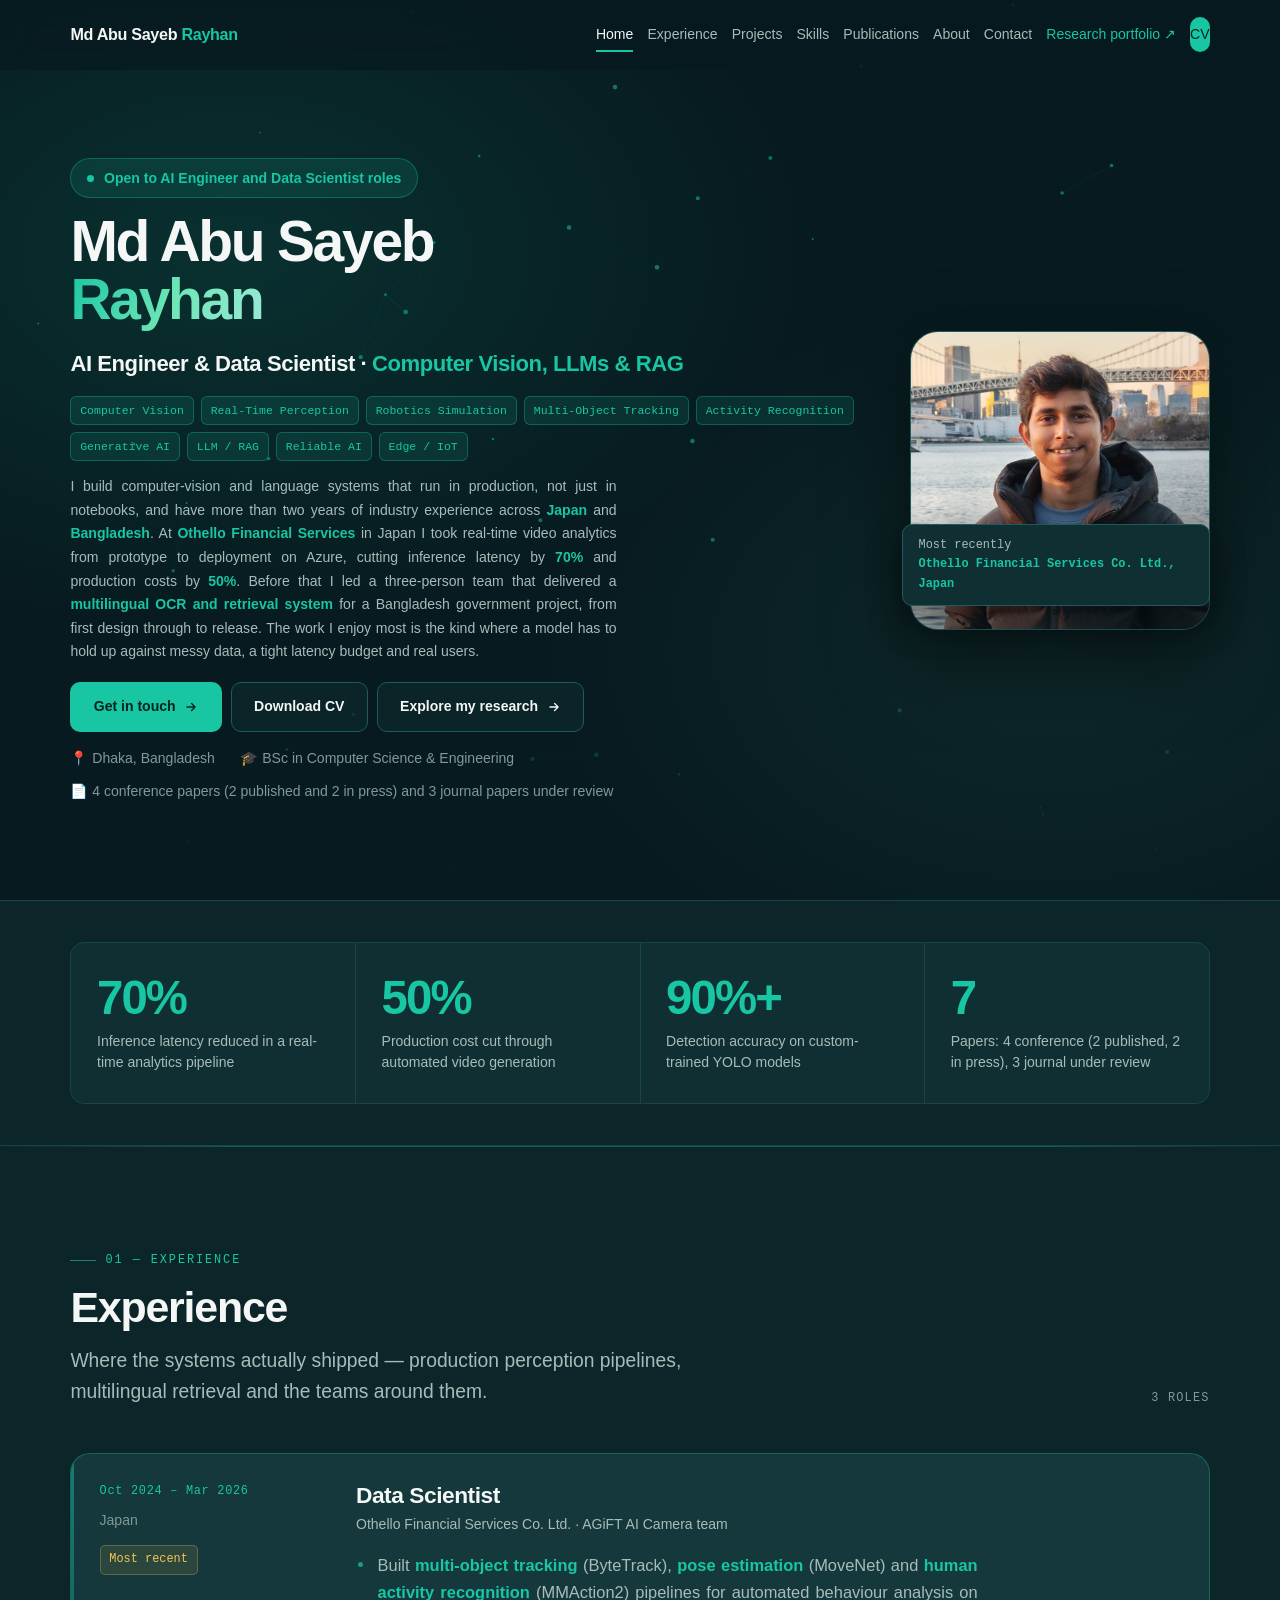
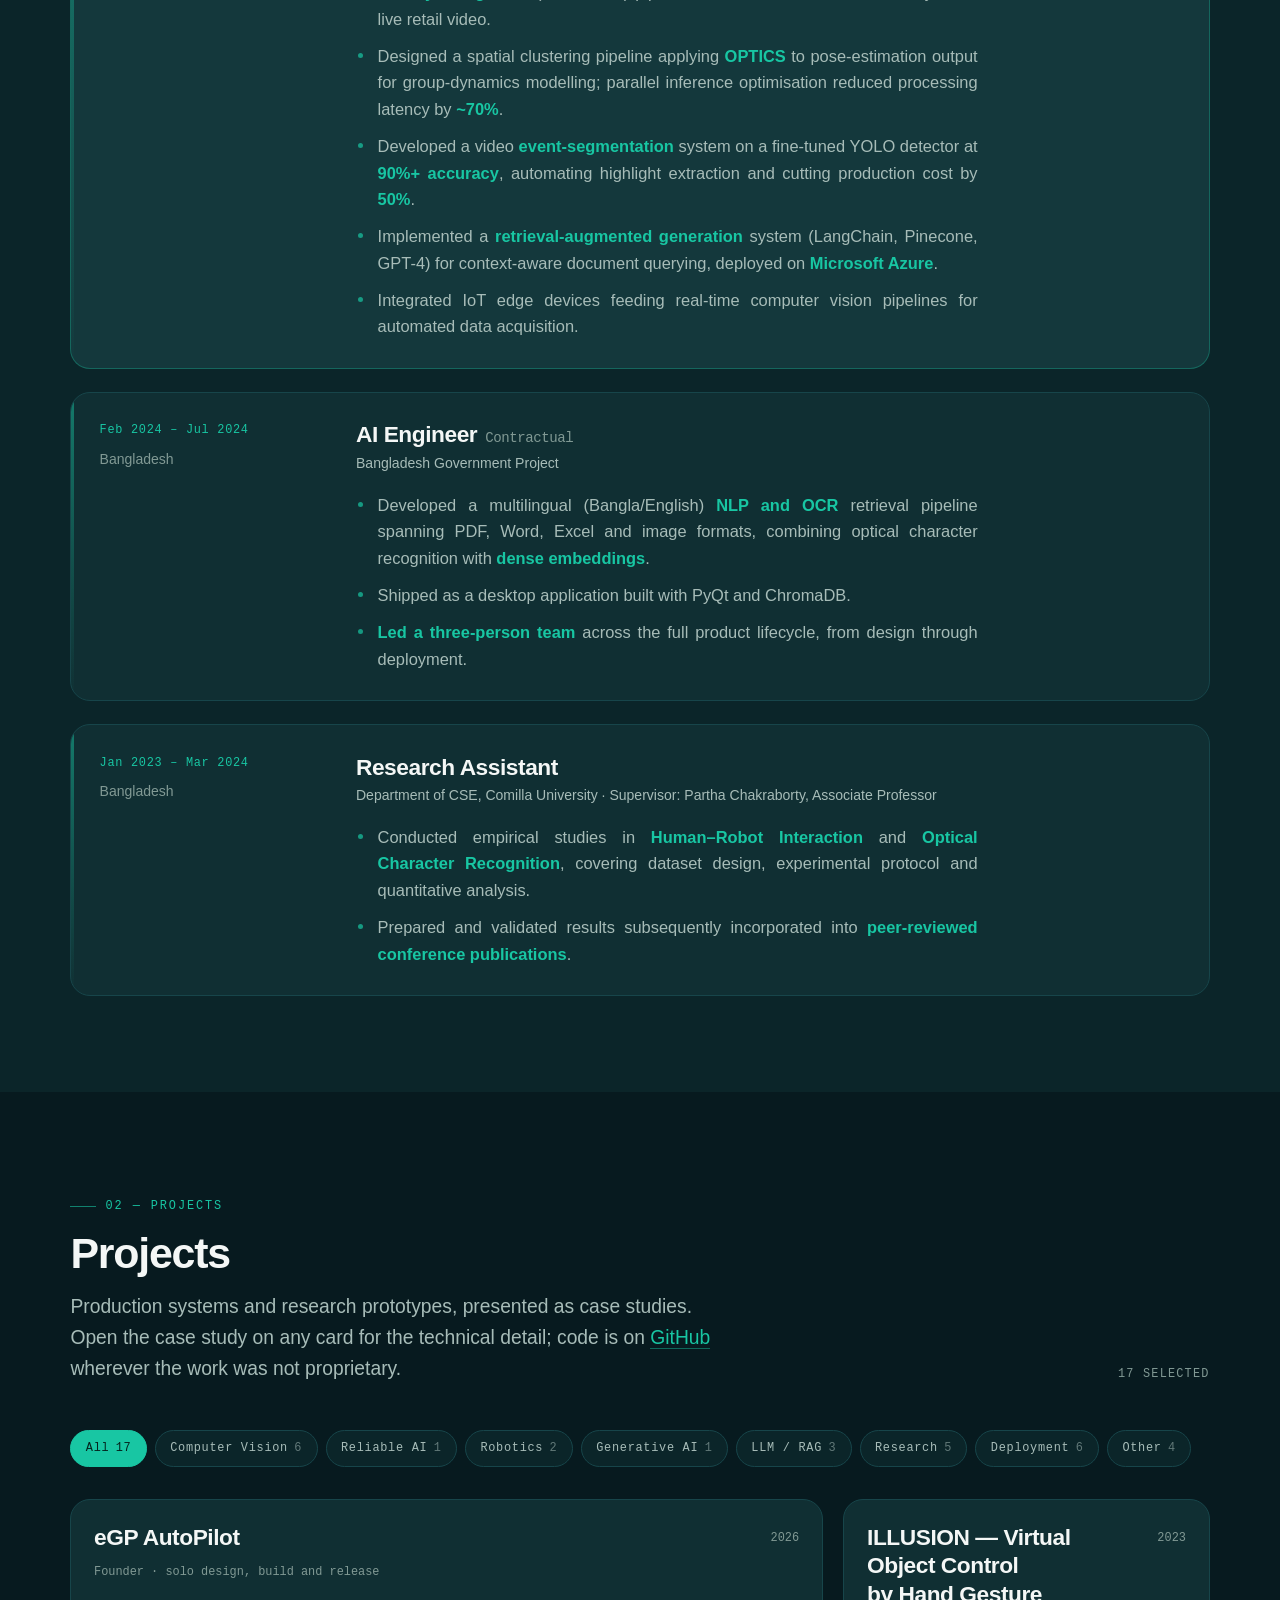
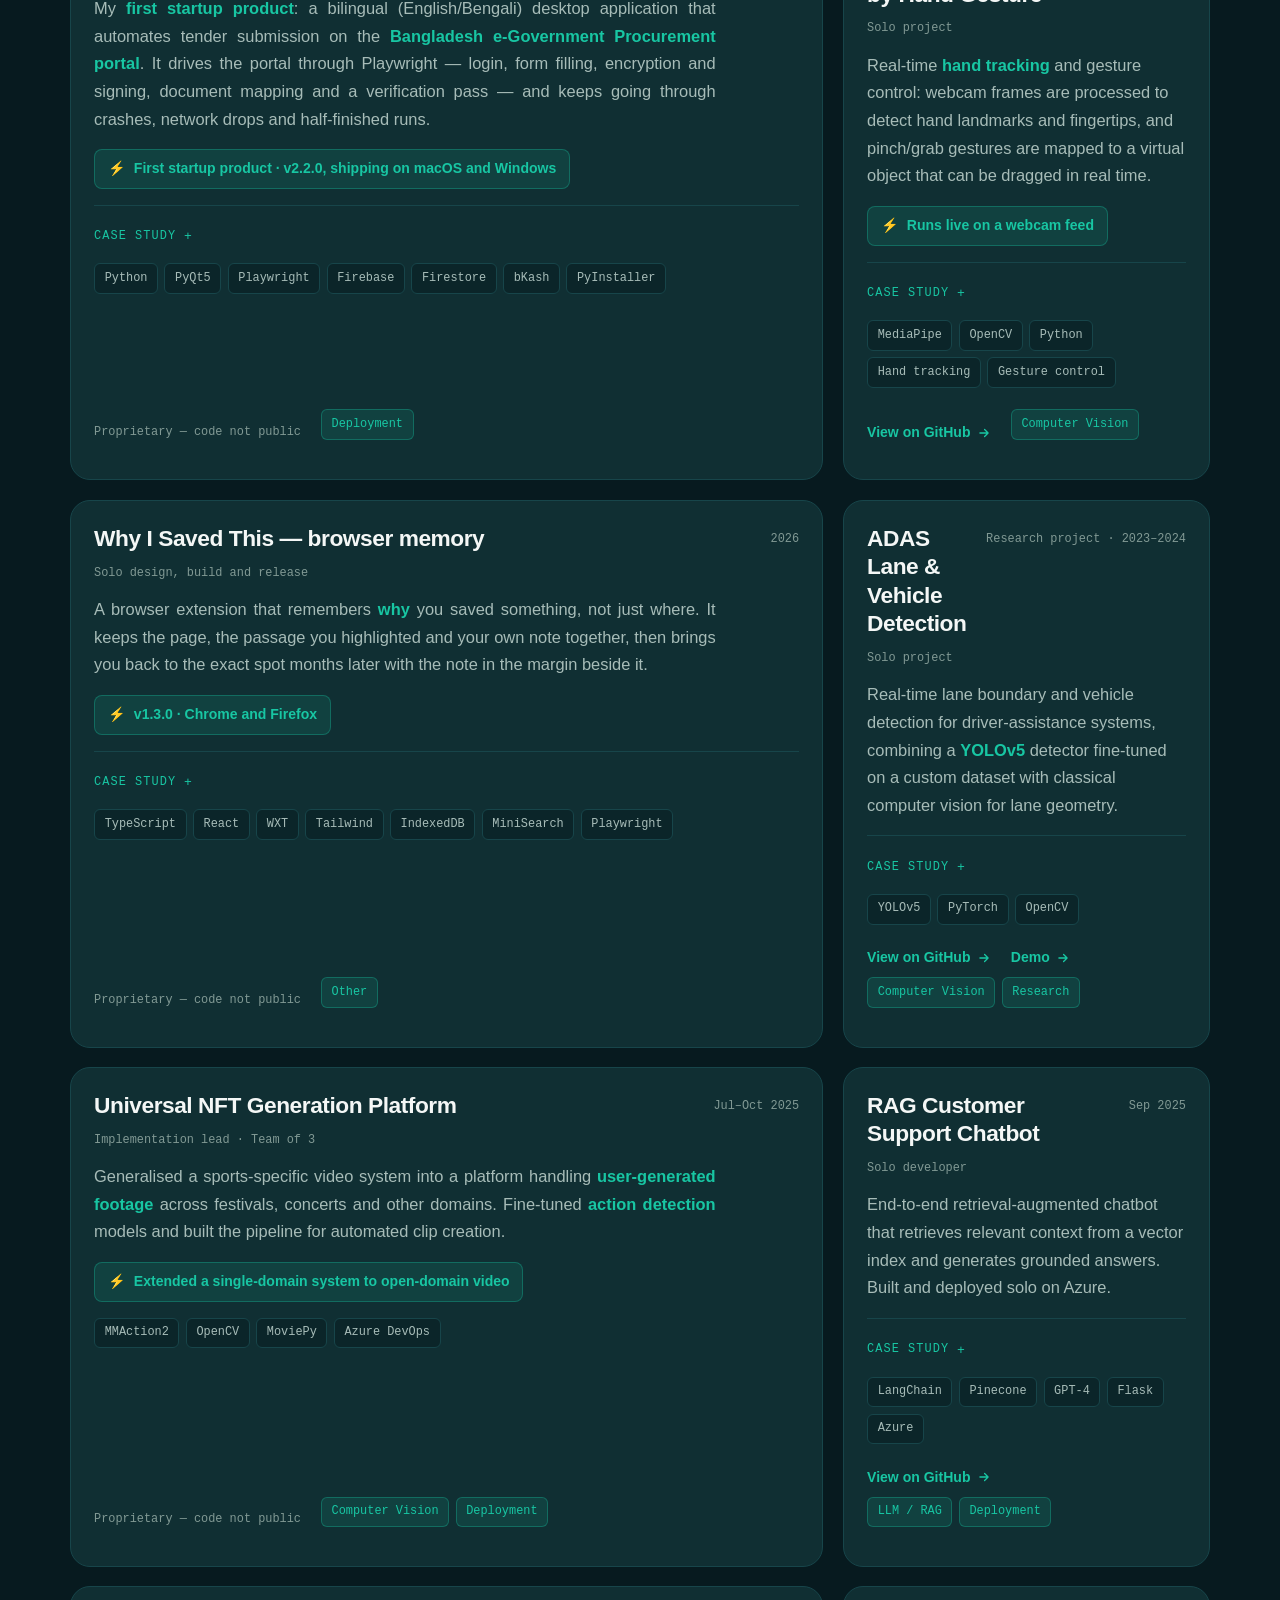
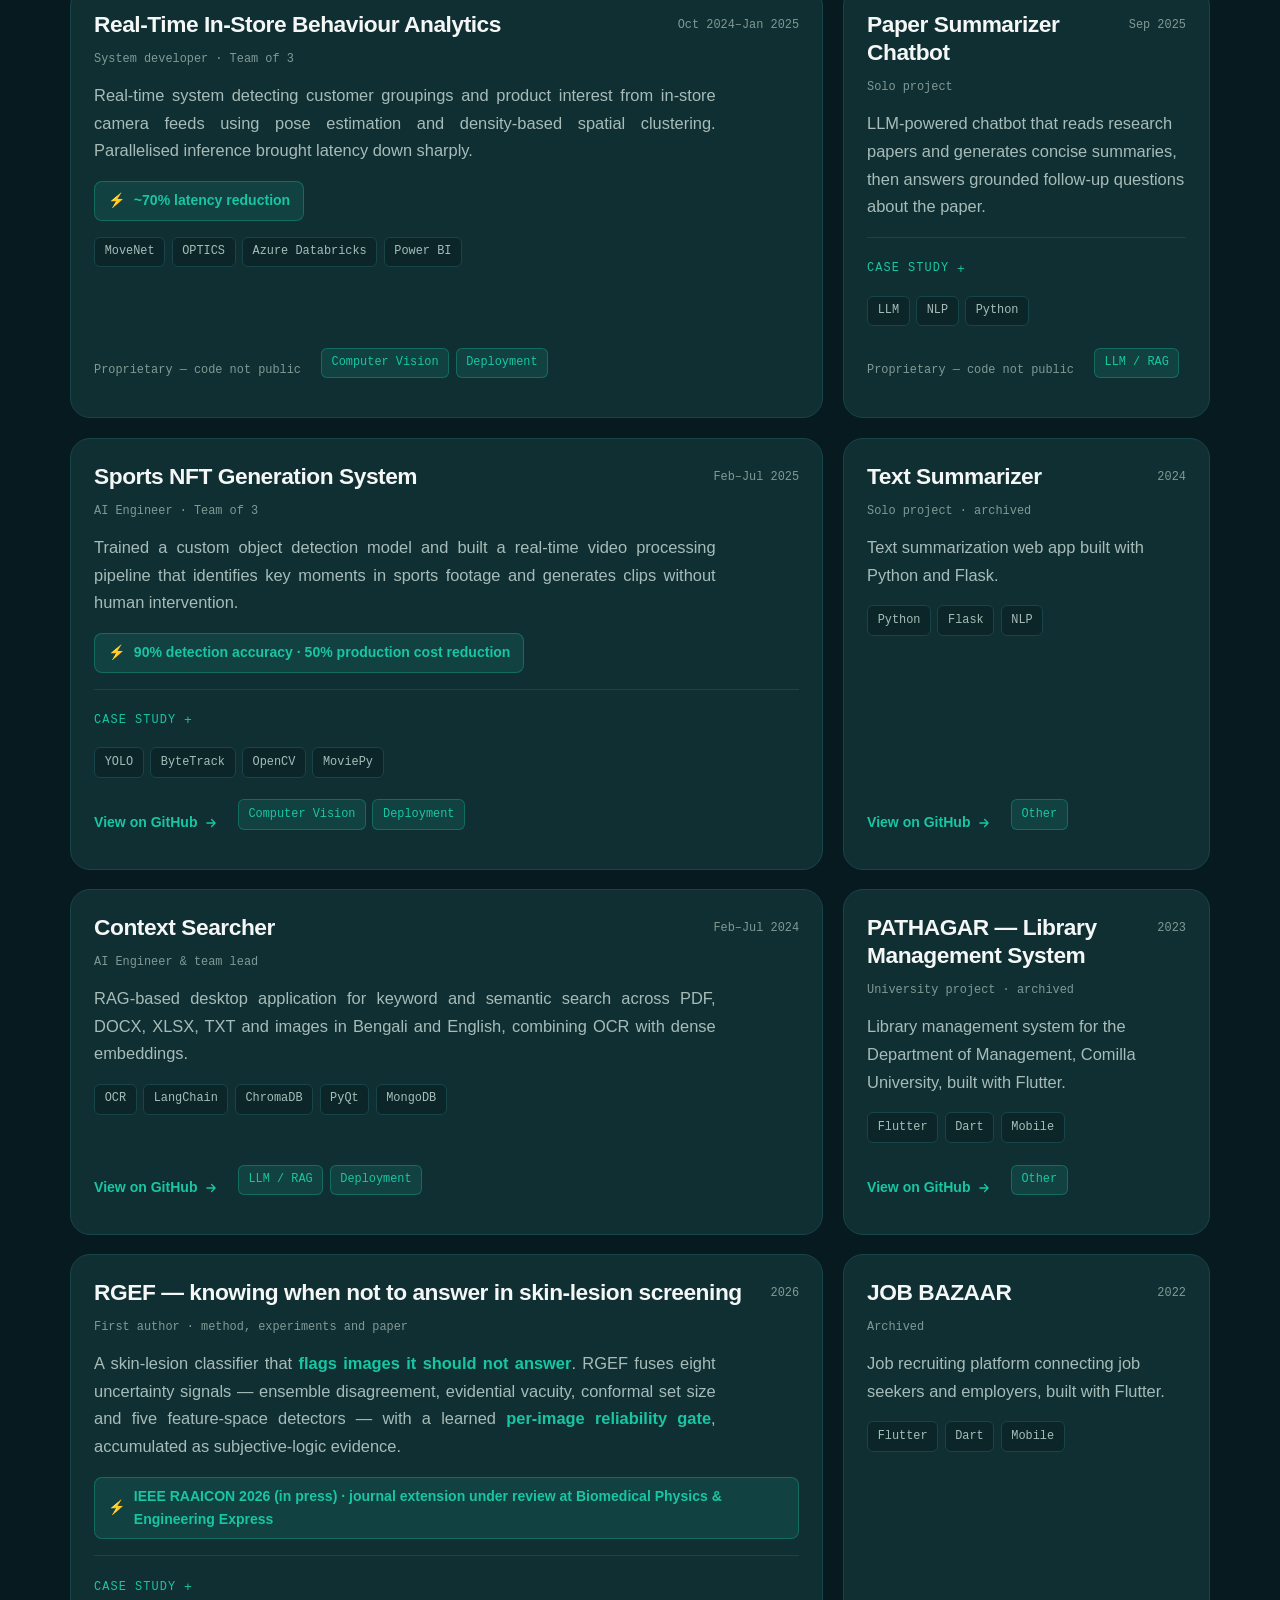
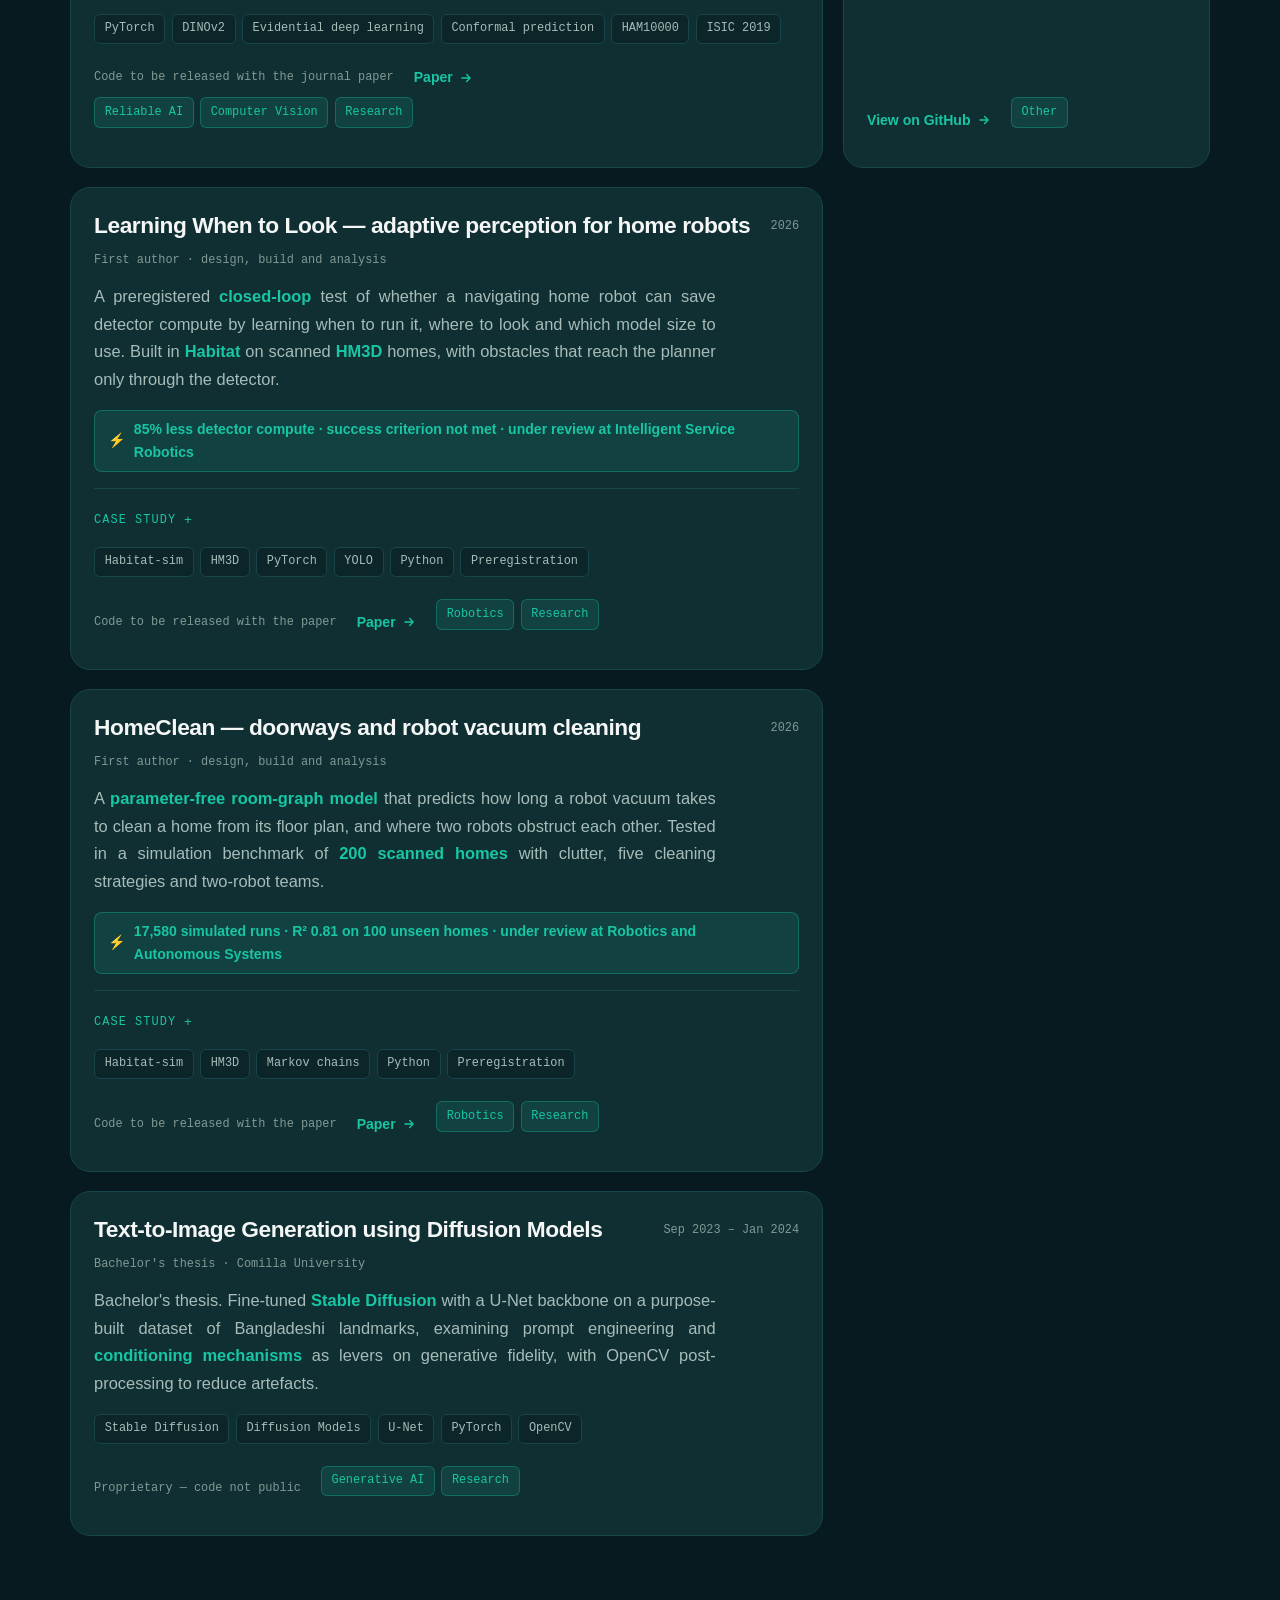
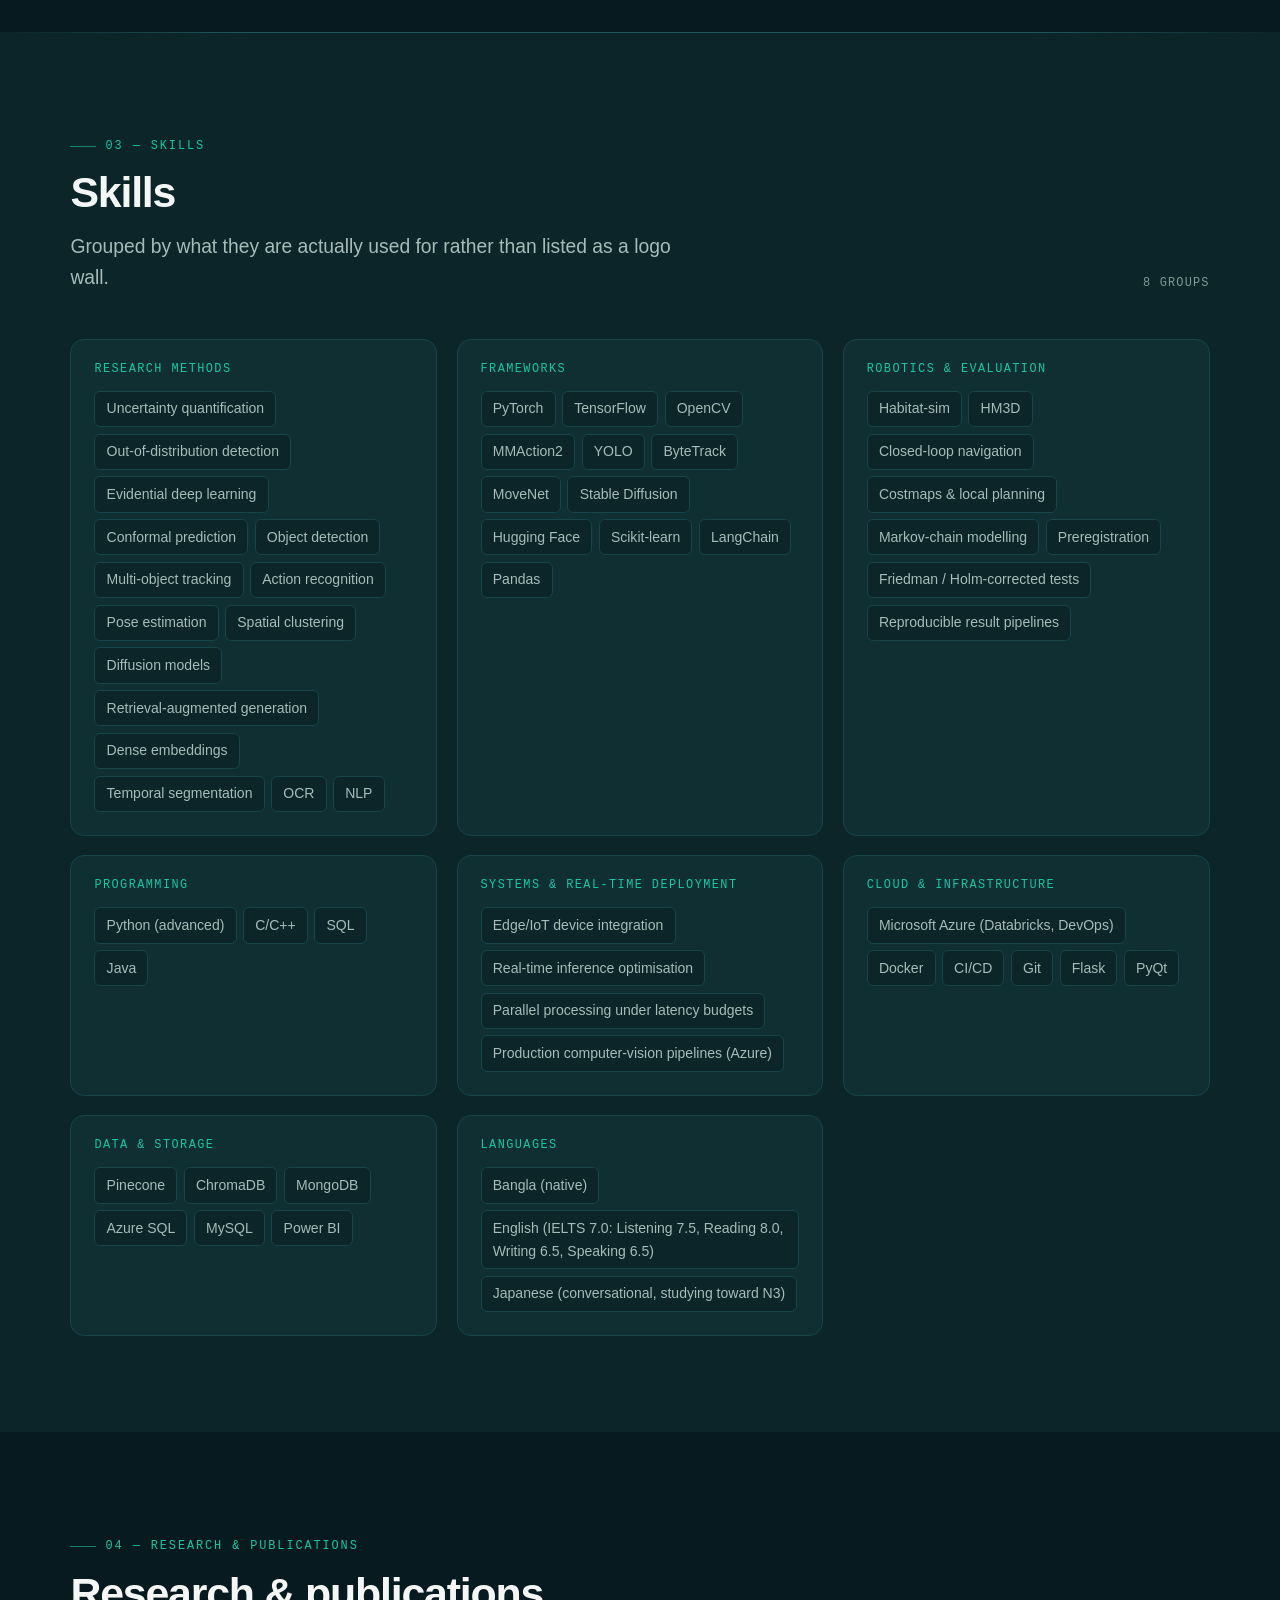
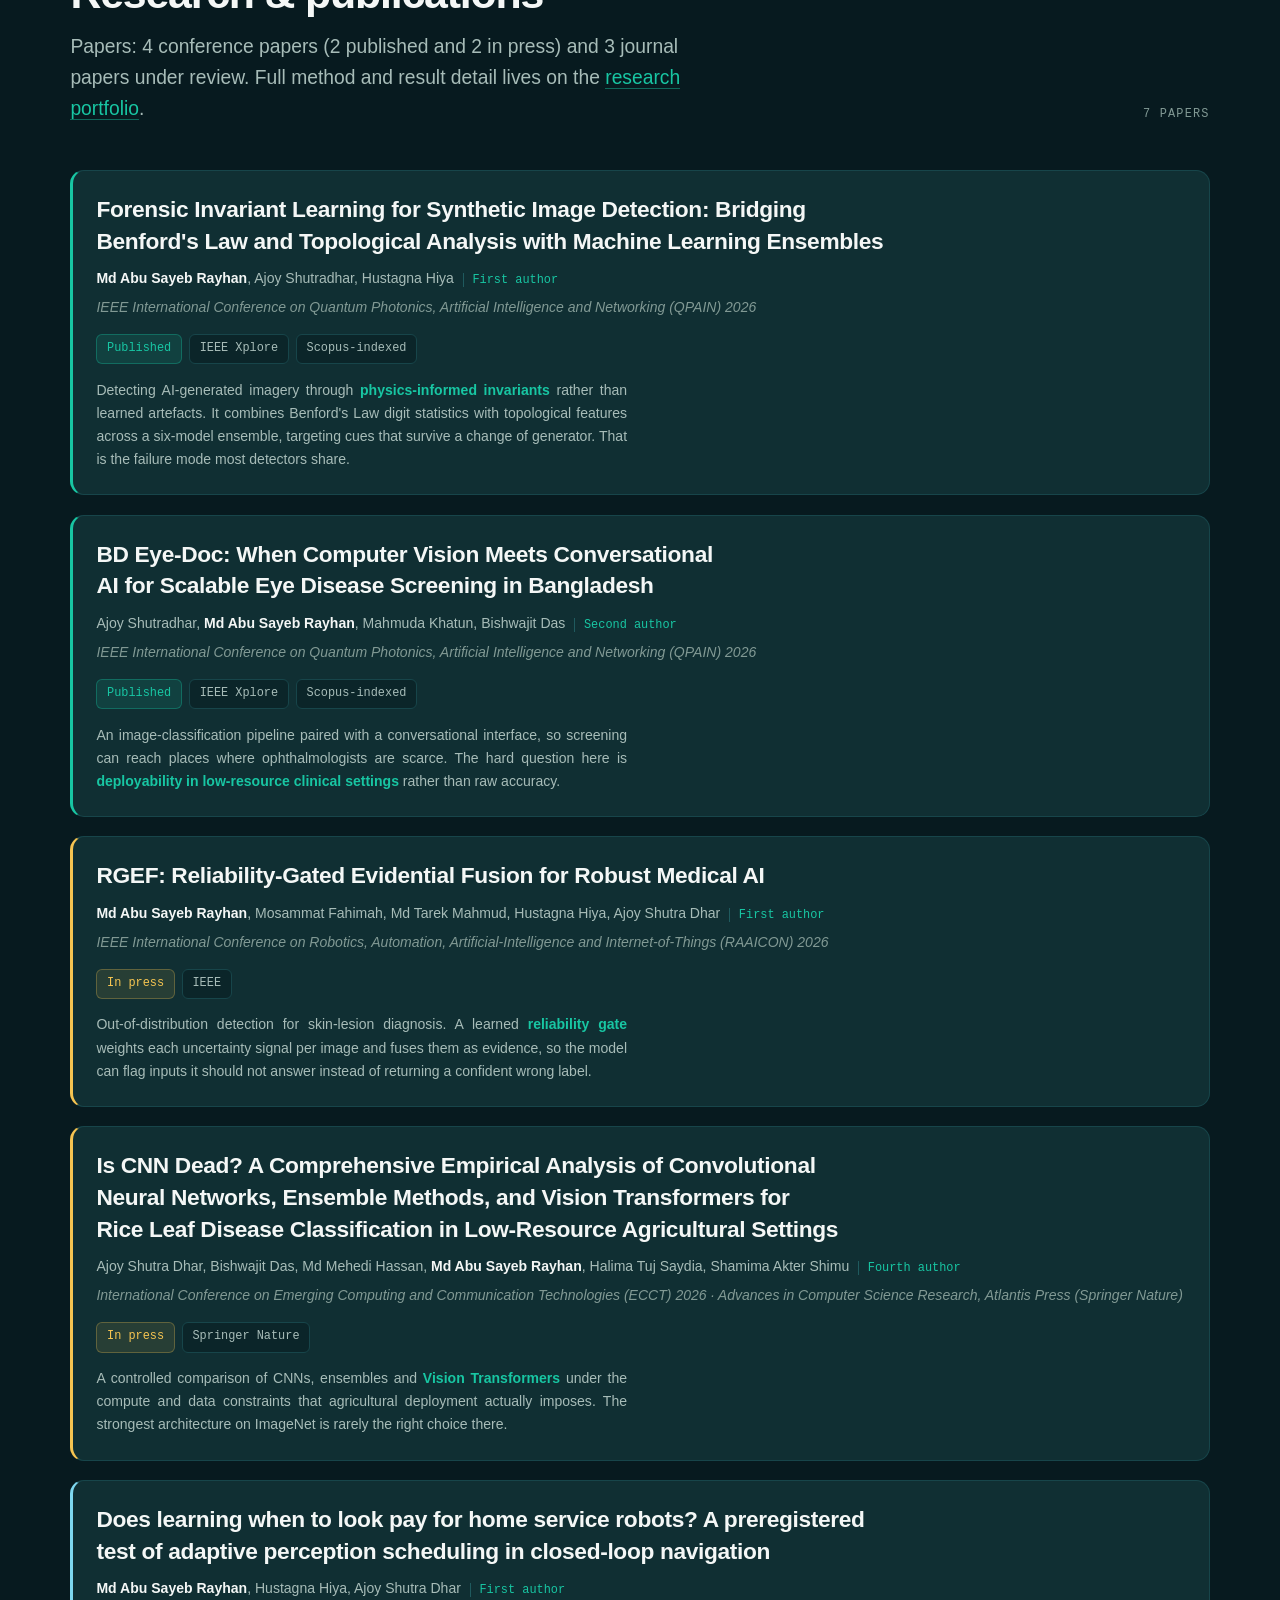
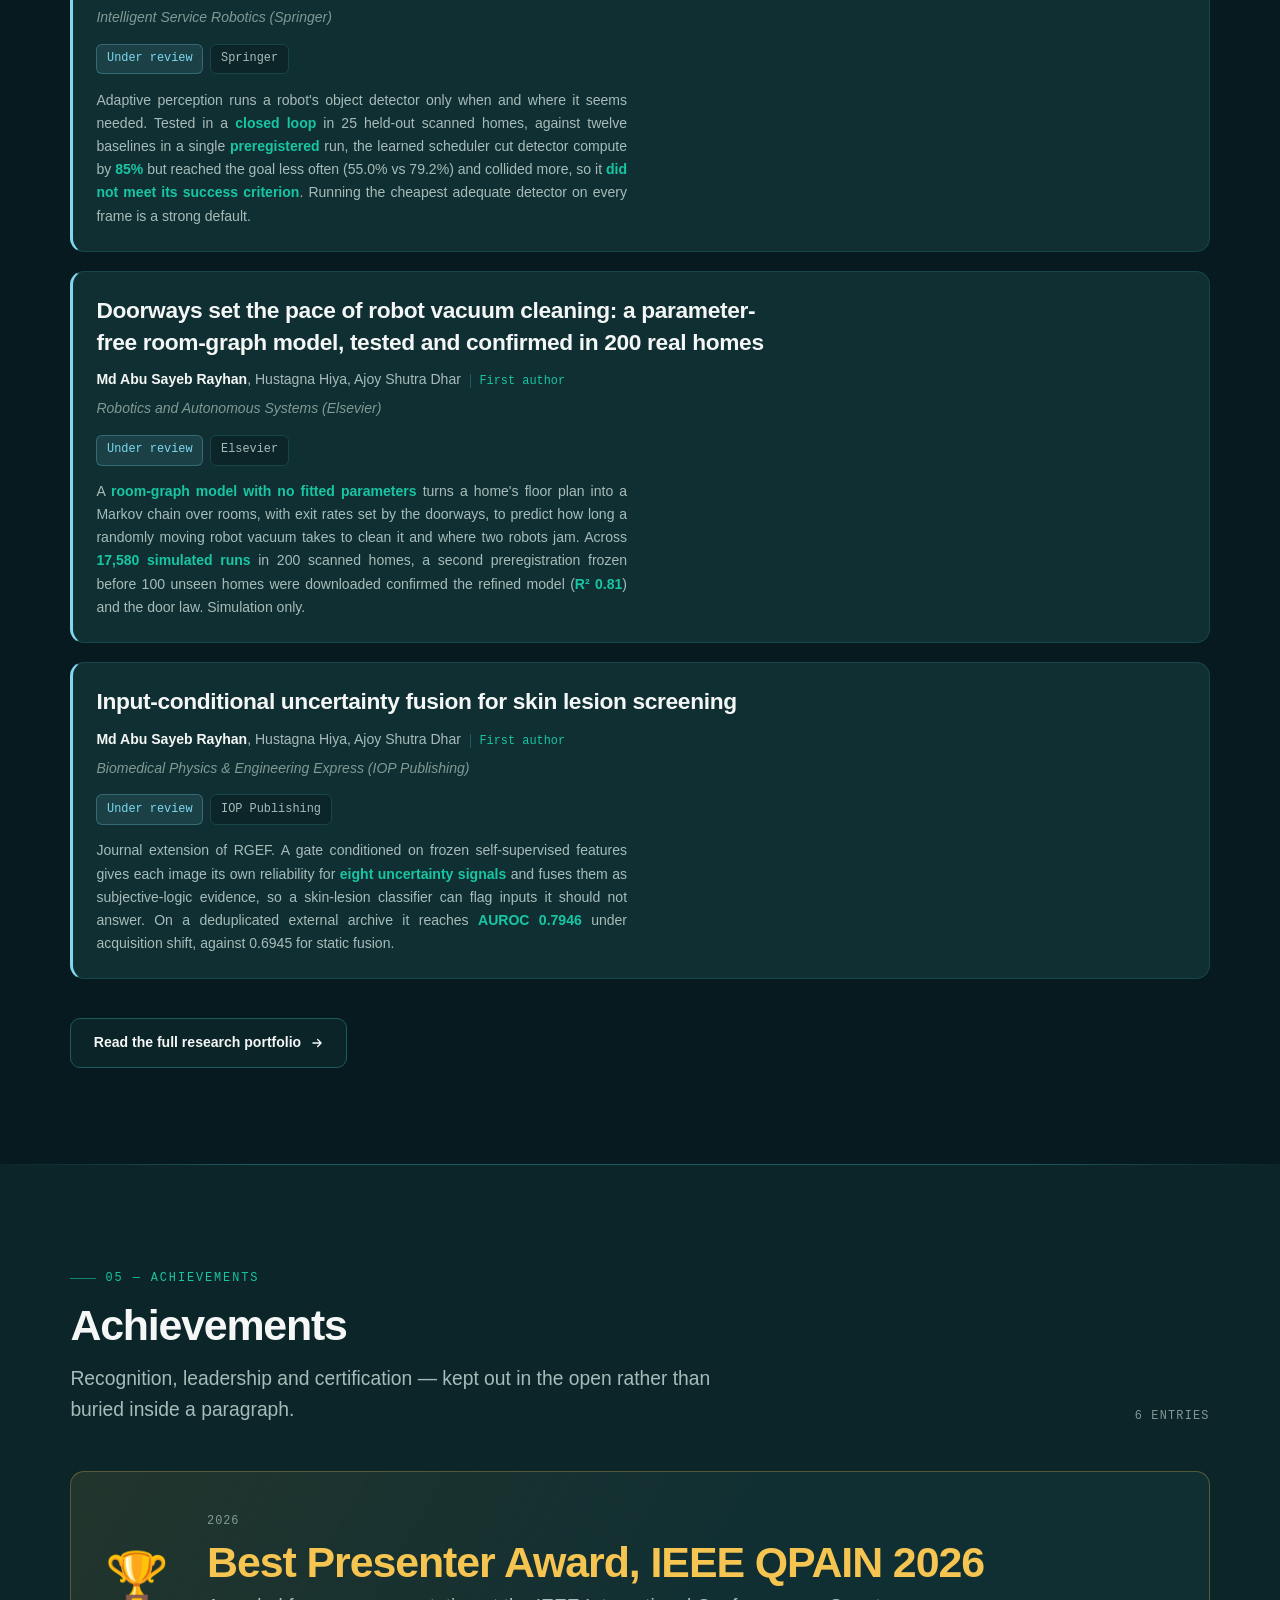
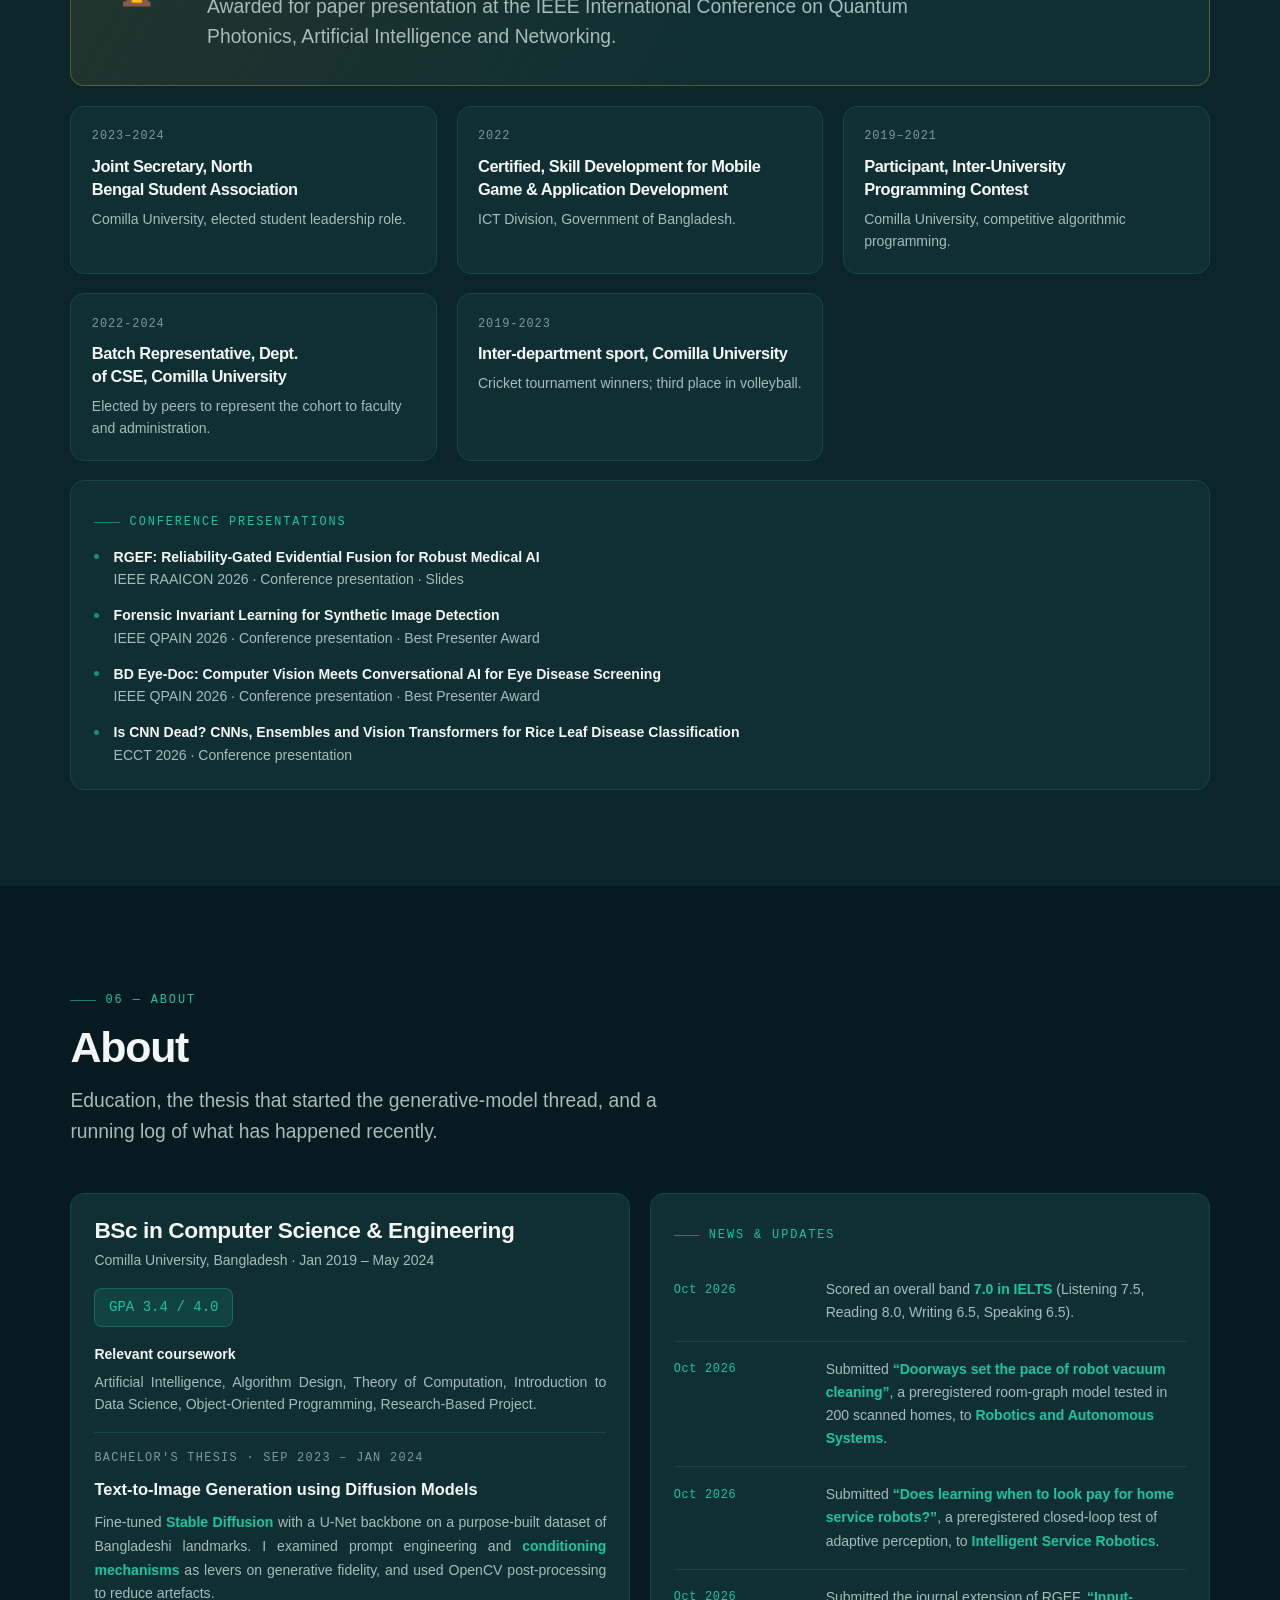
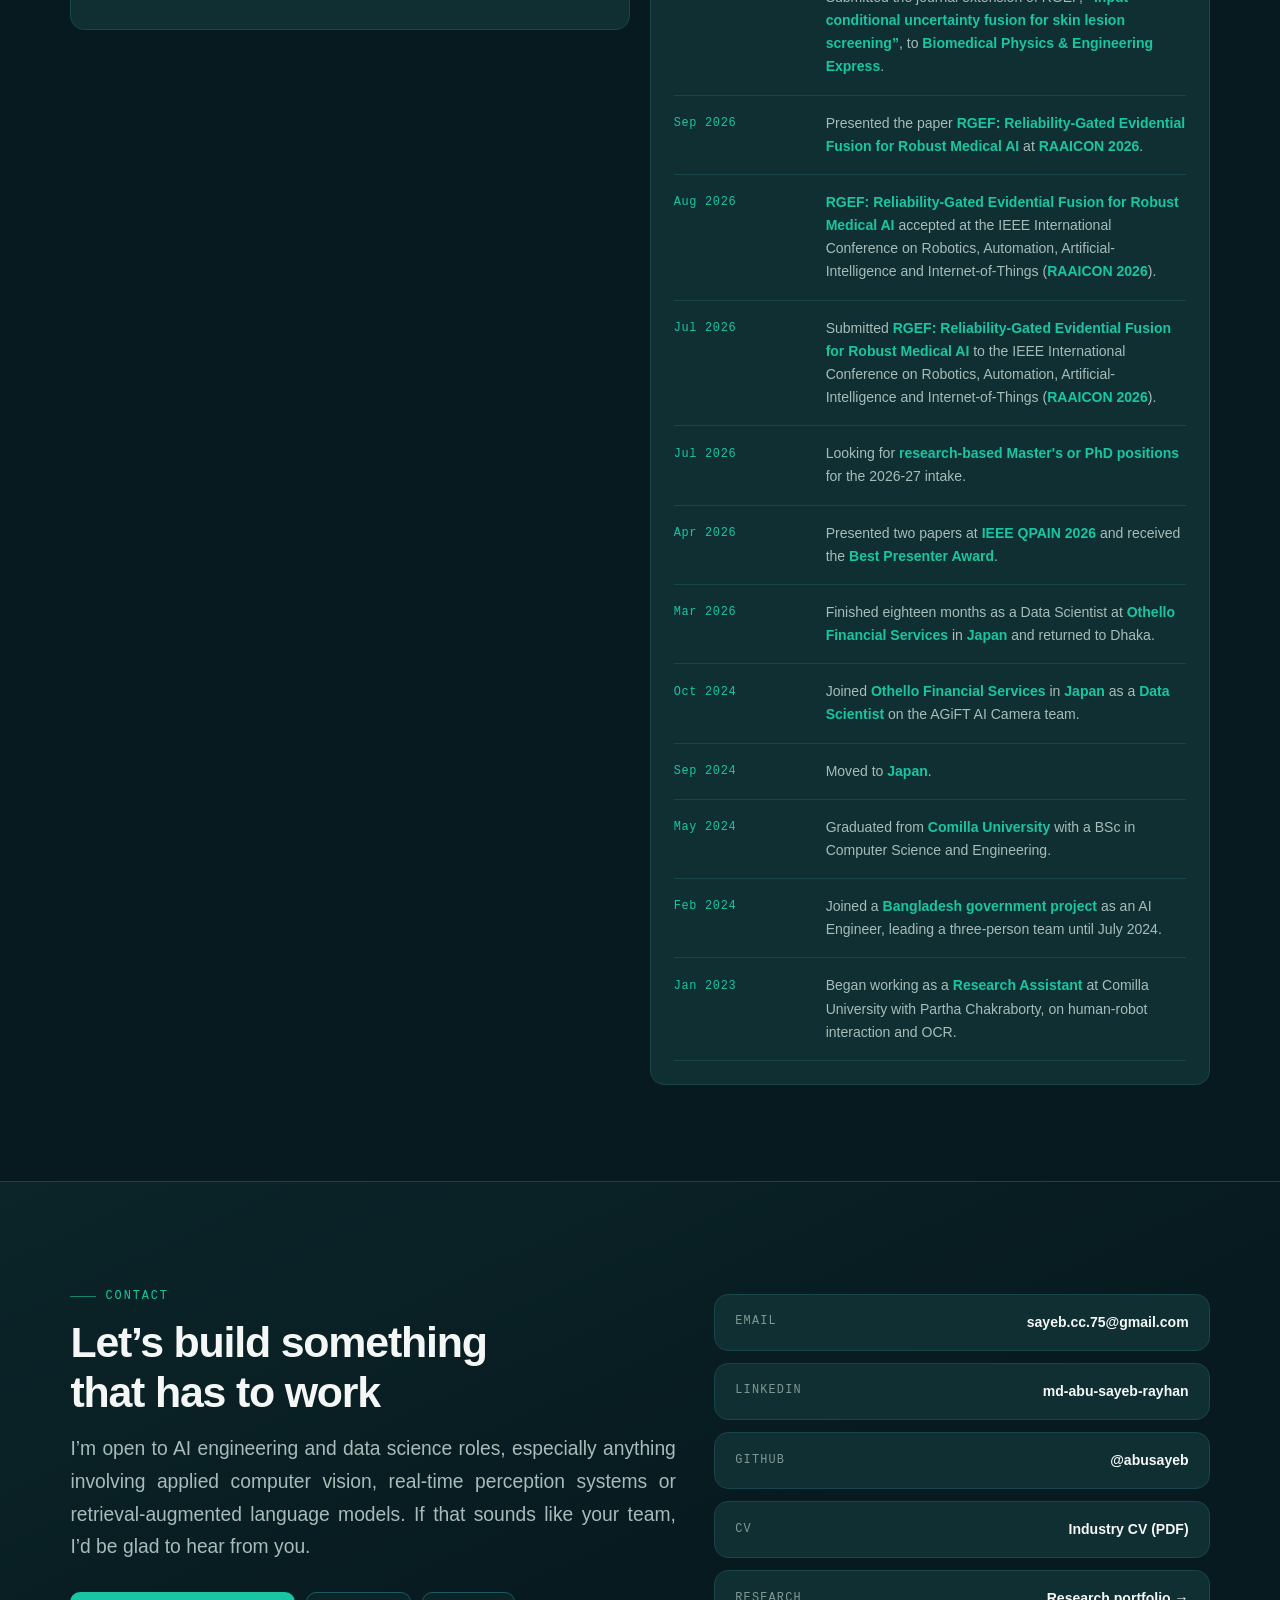
==== commit 9c4564e3: "Fix colour contrast, keyboard access and add a security policy - Brighter --dim on both pages and a " ====
--- a/index.html
+++ b/index.html
@@ -2,6 +2,8 @@
 <html lang="en">
 <head>
 <meta charset="UTF-8">
+<meta http-equiv="Content-Security-Policy" content="default-src 'self'; script-src 'self' 'sha256-G50p3OQJdzmNSHgmrckkRv9E5DVGNkEspwW0gLrWXBE='; style-src 'self' 'unsafe-inline' https://fonts.googleapis.com; font-src 'self' https://fonts.gstatic.com; img-src 'self' data: https://github.com https://avatars.githubusercontent.com; media-src 'self'; connect-src 'self'; object-src 'none'; base-uri 'self'; form-action 'self'; upgrade-insecure-requests">
+<meta name="referrer" content="strict-origin-when-cross-origin">
 <script>document.documentElement.className+=' js'</script>
 <meta name="viewport" content="width=device-width, initial-scale=1, viewport-fit=cover">
 <title>Md Abu Sayeb Rayhan | AI Engineer &amp; Data Scientist — Computer Vision, LLMs &amp; RAG</title>
@@ -29,7 +31,7 @@
 <link rel="preconnect" href="https://fonts.gstatic.com" crossorigin>
 <link rel="preload" as="style" href="https://fonts.googleapis.com/css2?family=Inter:wght@400;500;600;700;800&family=JetBrains+Mono:wght@400;500&display=swap">
 <link rel="stylesheet" href="https://fonts.googleapis.com/css2?family=Inter:wght@400;500;600;700;800&family=JetBrains+Mono:wght@400;500&display=swap">
-<link rel="stylesheet" href="assets/base.css?v=45">
+<link rel="stylesheet" href="assets/base.css?v=46">
 
 <style>
 /* ---- Industry identity: deep navy + emerald. Same design language as the
@@ -45,7 +47,7 @@
 
   --text:#F4F7F6;
   --muted:#A7BCB8;
-  --dim:#7B948F;
+  --dim:#819994;
 
   --accent:#18C6A3;
   --accent-2:#6EE7B7;
--- a/assets/base.css
+++ b/assets/base.css
@@ -513,6 +513,7 @@
   color:var(--on-accent);background:var(--accent);border-color:var(--accent);
 }
 .filter .n{opacity:.55;margin-left:.4rem}
+.filter[aria-pressed="true"] .n{opacity:1}
 
 .projects{
   display:grid;gap:var(--sp-gap);
